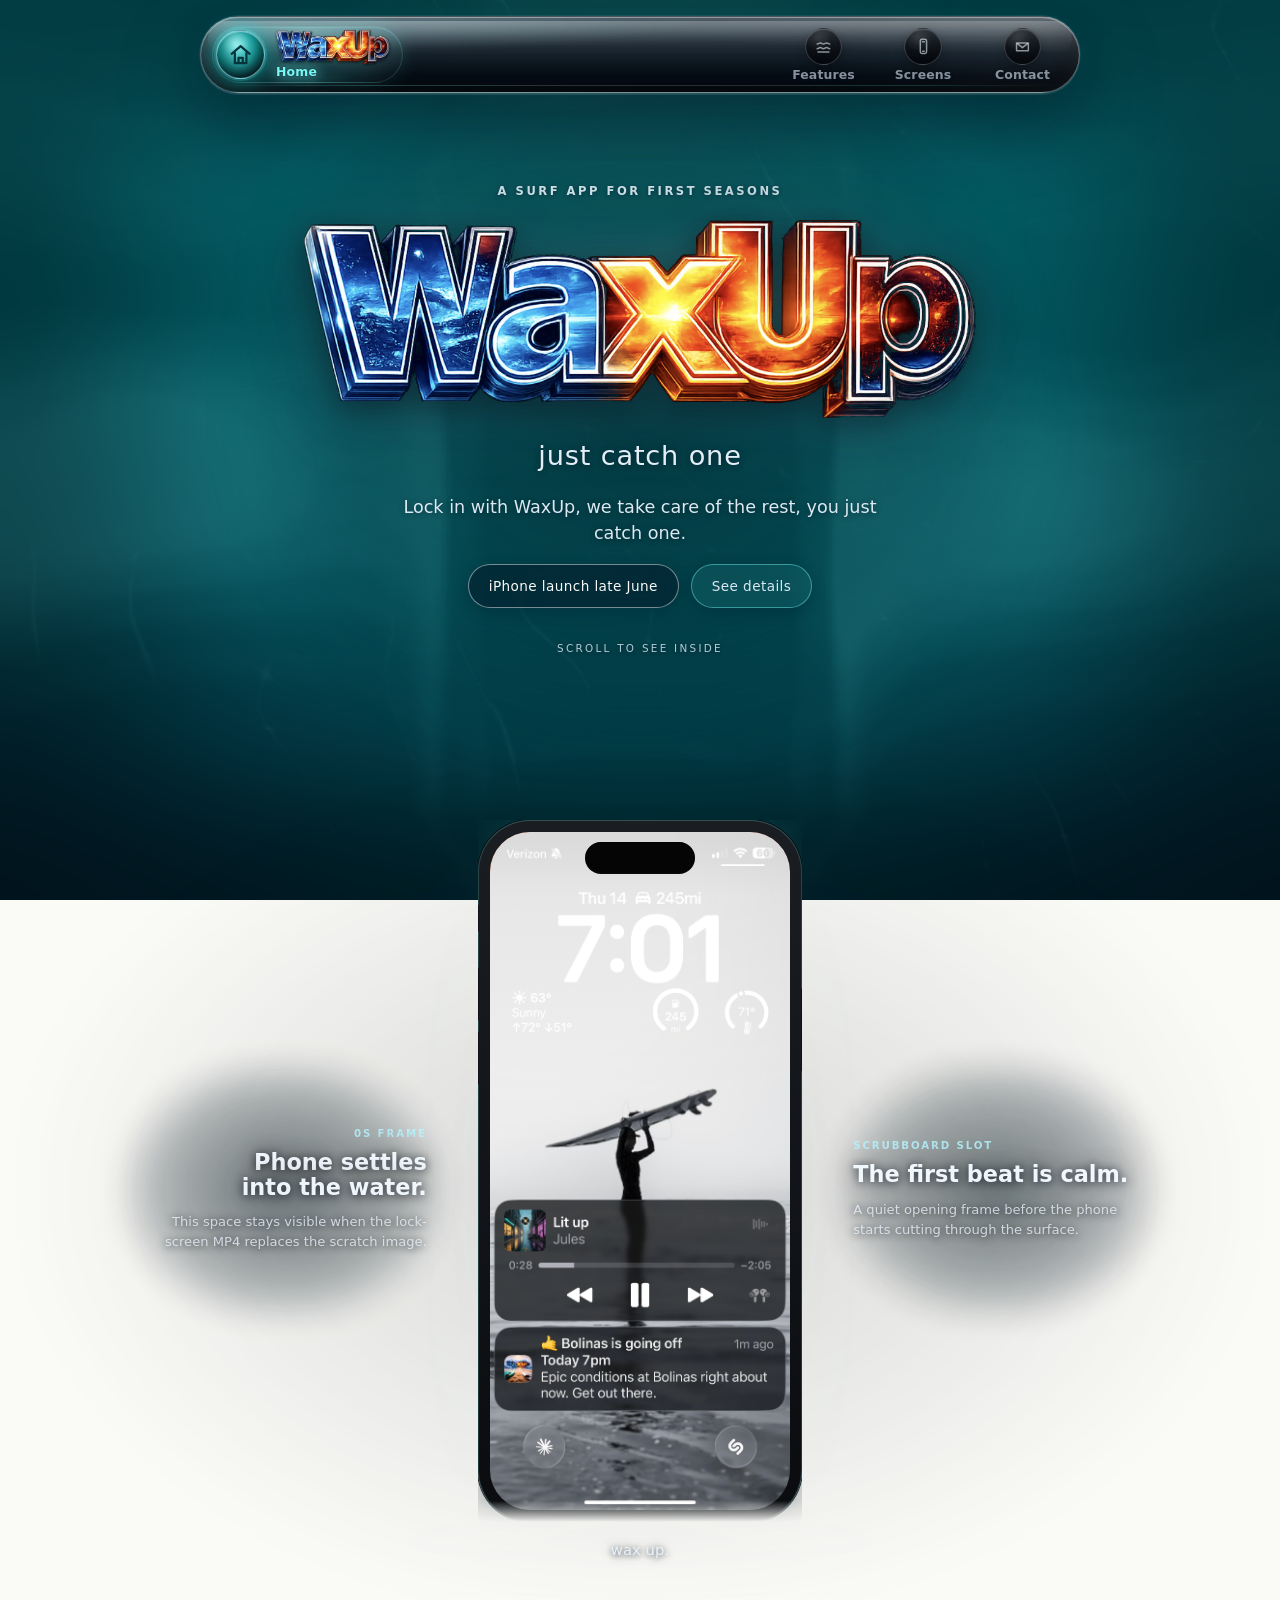
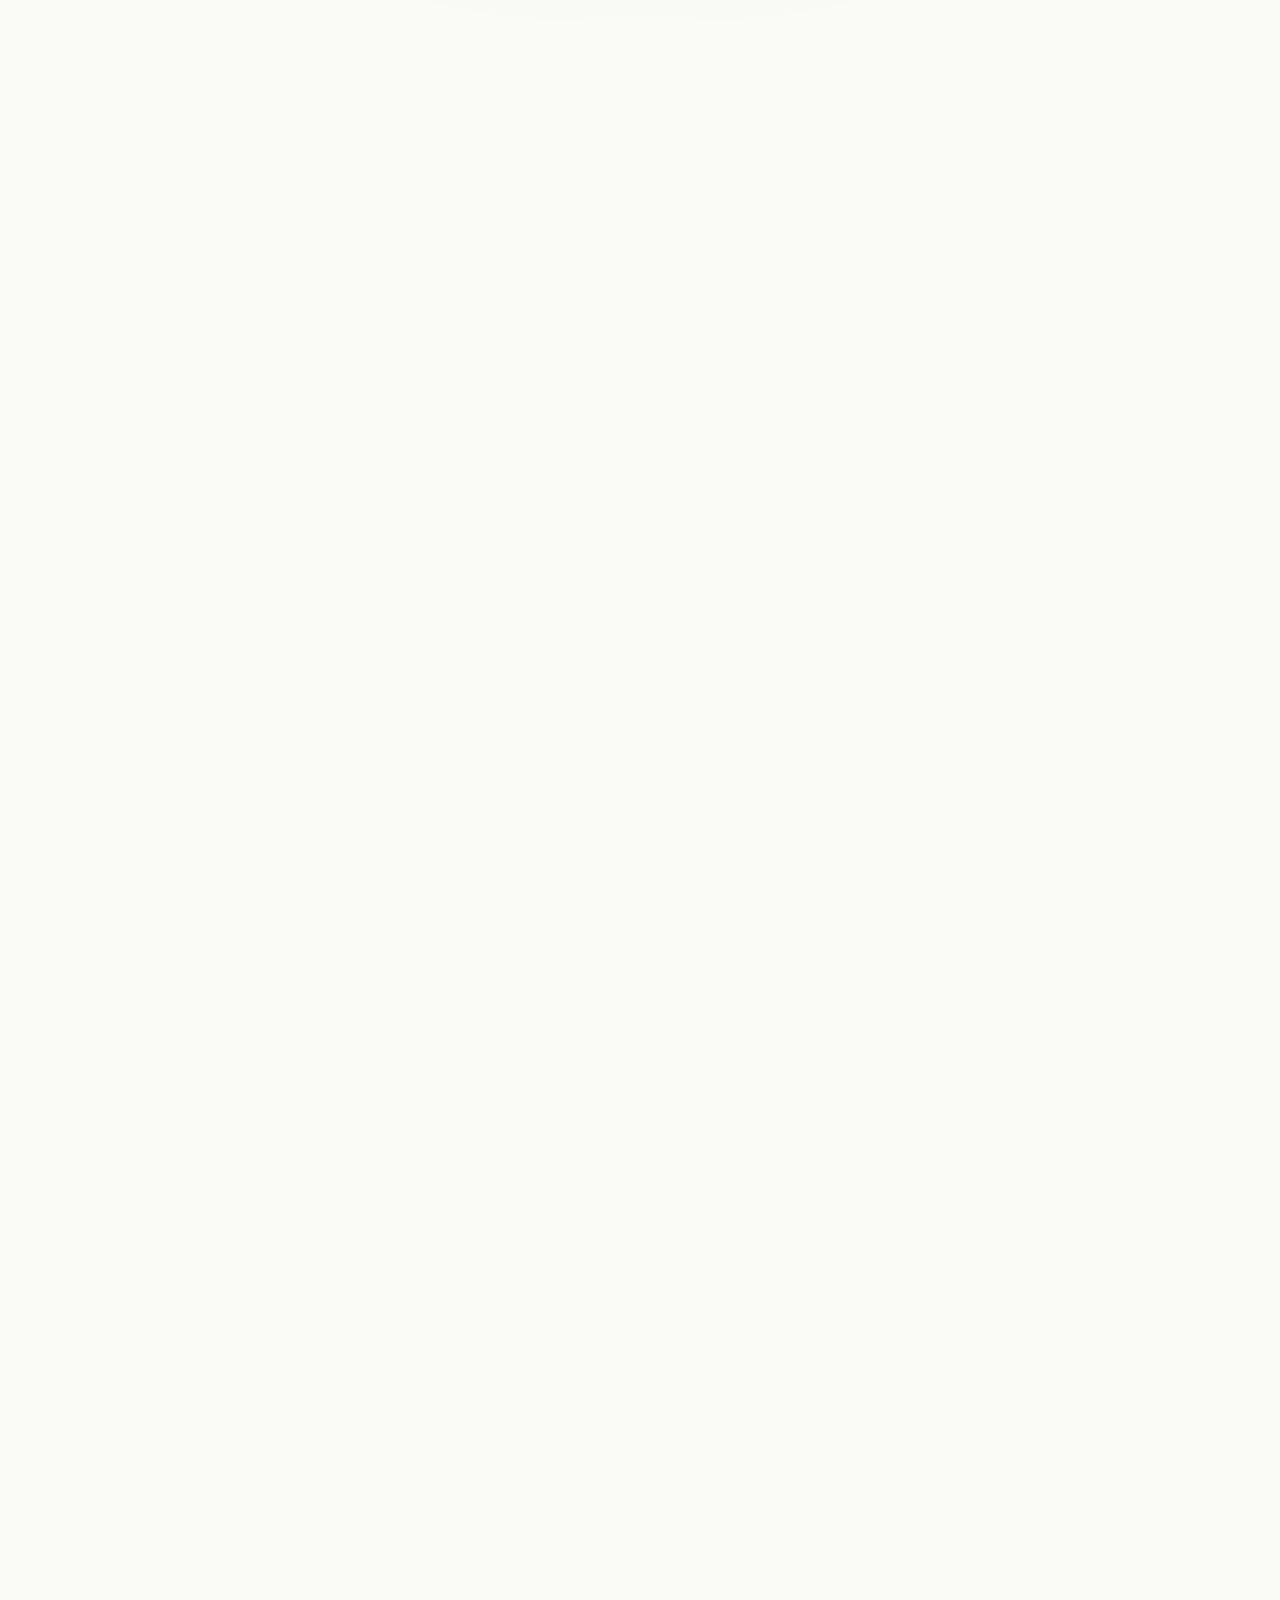
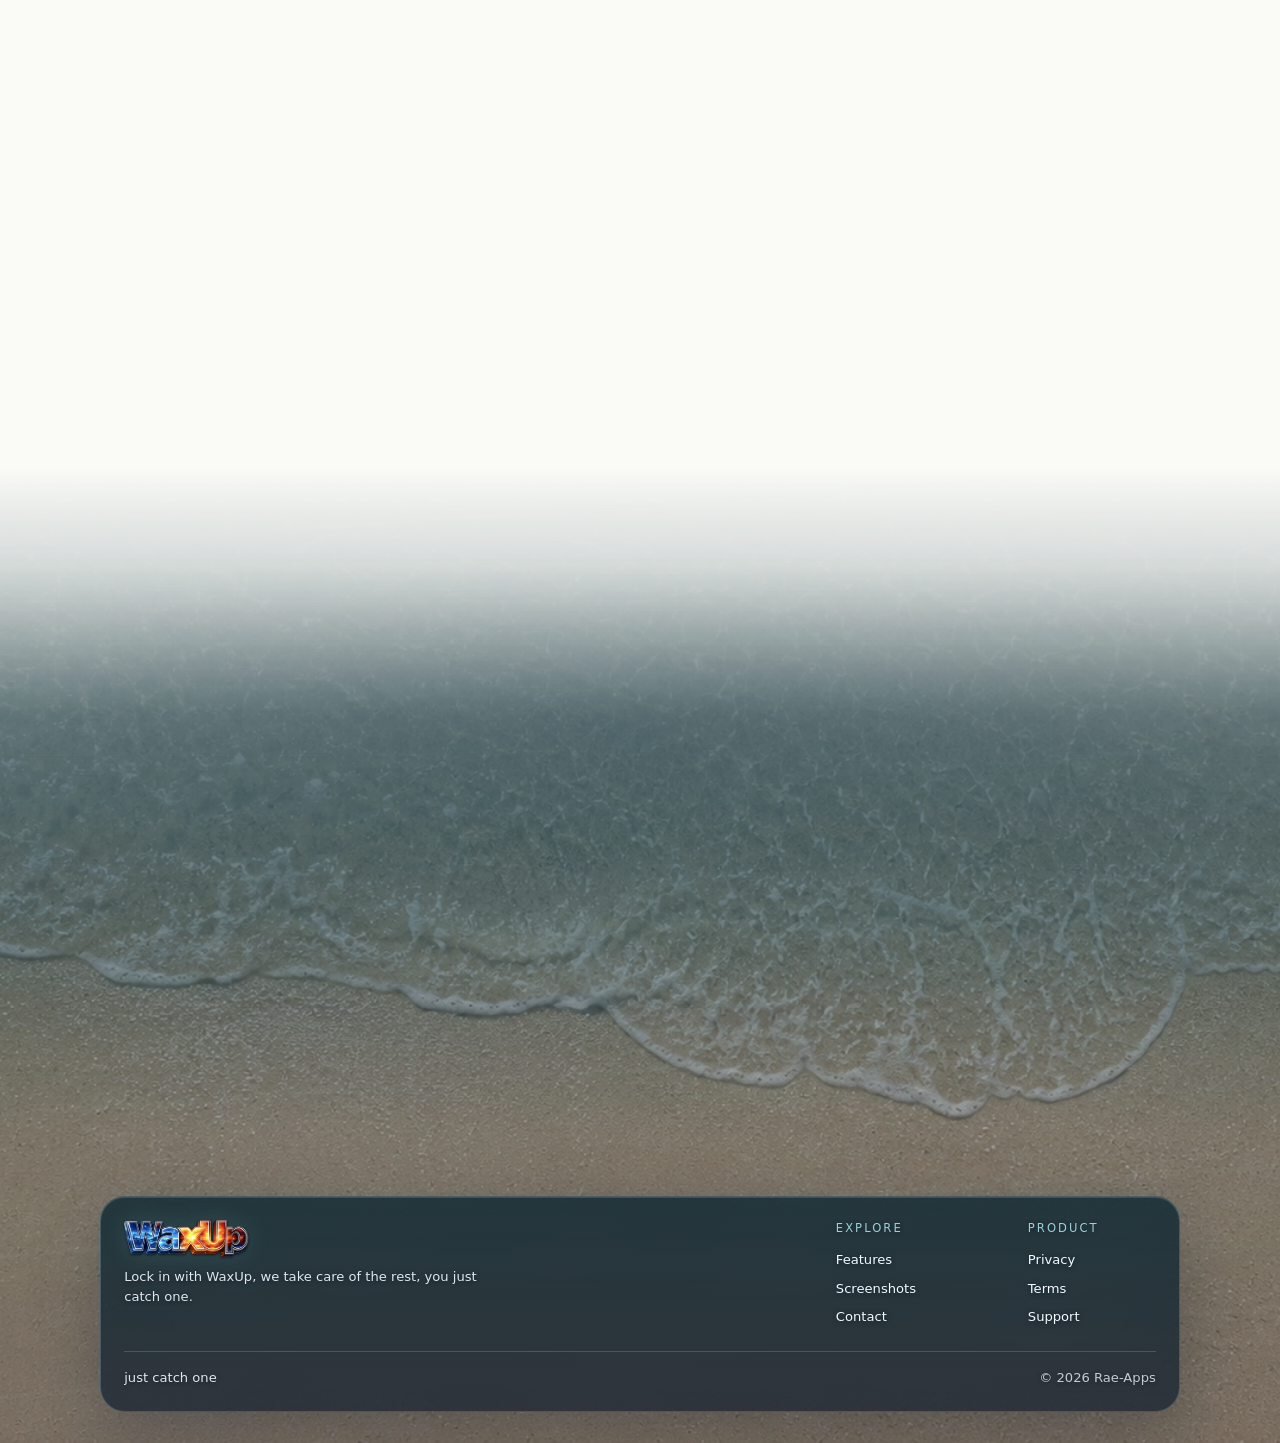
==== index.html @ bd928dae "Tighten footer and restore wet sand" ====
<!DOCTYPE html><html lang="en"> <head><meta charset="UTF-8"><meta name="viewport" content="width=device-width, initial-scale=1.0"><meta name="description" content="WaxUp translates surf forecasts into beginner-friendly guidance. Lock in with WaxUp, we take care of the rest, you just catch one. Launching late June 2026."><meta name="generator" content="Astro v4.16.19"><link rel="canonical" href="https://jcali86.github.io/"><link rel="icon" type="image/svg+xml" href="/favicon.svg"><!-- Open Graph --><meta property="og:title" content="WaxUp — just catch one"><meta property="og:description" content="WaxUp translates surf forecasts into beginner-friendly guidance. Lock in with WaxUp, we take care of the rest, you just catch one. Launching late June 2026."><meta property="og:url" content="https://jcali86.github.io/"><meta property="og:type" content="website"><meta property="og:site_name" content="WaxUp"><title>WaxUp — just catch one</title><meta name="astro-view-transitions-enabled" content="true"><meta name="astro-view-transitions-fallback" content="animate"><link rel="stylesheet" href="/_astro/contact.ByXqDvGJ.css">
<link rel="stylesheet" href="/_astro/index.BzYo4JsY.css"><script type="module" src="/_astro/hoisted.qA37pfoK.js"></script></head> <body class="min-h-screen flex flex-col ocean-page"> <waxup-water-surface data-water-surface aria-hidden="true"> <div class="water-fallback" data-water-fallback></div> </waxup-water-surface>   <div class="placeholder-wrapper" aria-hidden="true" data-astro-cid-emlgozs3>  <div class="placeholder-light" data-astro-cid-emlgozs3></div>  <div class="placeholder-reflection" data-astro-cid-emlgozs3></div> </div>  <div class="bg-surface" aria-hidden="true"></div> <nav class="top-nav" aria-label="Primary"> <a class="nav-home-tab is-active" href="/" aria-current="page"> <span class="nav-icon nav-icon-home" aria-hidden="true"> <svg viewBox="0 0 24 24" fill="none" stroke="currentColor" stroke-width="2.1" stroke-linecap="round" stroke-linejoin="round"> <path d="M3.5 11.2 12 4l8.5 7.2"></path> <path d="M6.5 10.5V20h11v-9.5"></path> <path d="M10 20v-5h4v5"></path> </svg> </span> <span class="nav-home-copy"> <span class="brand-logo brand-logo-sm nav-wordmark" aria-label="WaxUp"><img class="brand-logo-img" src="/brand/waxup-logo-placeholder.png" width="1196" height="353" alt="WaxUp" decoding="async"></span> <span class="nav-home-label">Home</span> </span> <span class="nav-home-mobile-label">Home</span> </a> <ul class="nav-links"> <li> <a href="/features"> <span class="nav-icon" aria-hidden="true"> <svg viewBox="0 0 24 24" fill="none" stroke="currentColor" stroke-width="1.9" stroke-linecap="round" stroke-linejoin="round"> <path d="M4 15c2 0 2-1.5 4-1.5S10 15 12 15s2-1.5 4-1.5S18 15 20 15"></path> <path d="M4 9c2 0 2-1.5 4-1.5S10 9 12 9s2-1.5 4-1.5S18 9 20 9"></path> <path d="M5 19h14"></path> </svg> </span> <span class="nav-link-label">Features</span> </a> </li> <li> <a href="/screenshots"> <span class="nav-icon" aria-hidden="true"> <svg viewBox="0 0 24 24" fill="none" stroke="currentColor" stroke-width="1.9" stroke-linecap="round" stroke-linejoin="round"> <rect x="8" y="3" width="8" height="18" rx="2.2"></rect> <path d="M11 6h2"></path> <path d="M11 18h2"></path> </svg> </span> <span class="nav-link-label">Screens</span> </a> </li> <li> <a href="/contact"> <span class="nav-icon" aria-hidden="true"> <svg viewBox="0 0 24 24" fill="none" stroke="currentColor" stroke-width="1.9" stroke-linecap="round" stroke-linejoin="round"> <path d="M4.5 7.5h15v10h-15z"></path> <path d="m5.5 8.5 6.5 5 6.5-5"></path> </svg> </span> <span class="nav-link-label">Contact</span> </a> </li> </ul> </nav> <section class="hero-intro"> <p class="eyebrow">A surf app for first seasons</p> <h1 class="hero-mark"> <span class="brand-logo brand-logo-xl brand-logo-halo" aria-label="WaxUp"><img class="brand-logo-img" src="/brand/waxup-logo-placeholder.png" width="1196" height="353" alt="WaxUp" decoding="async"></span> </h1> <p class="tagline">just catch one</p> <p class="promise">
Lock in with WaxUp, we take care of the rest, you just catch one.
</p> <div class="hero-actions"> <span class="cta-pill" role="note">iPhone launch late June</span> <a class="cta-pill cta-pill-secondary" href="/features">See details</a> </div> <p class="scroll-hint" aria-hidden="true">Scroll to see inside</p> </section> <section class="phone-stage" id="phone-stage"> <div class="phone-stage-pin"> <div class="phone-stage-composition"> <div class="phone-side-copy phone-side-copy-left"> <aside class="phone-stage-note is-active" data-stage-copy="splash" aria-hidden="false"> <p class="phone-stage-note-kicker">0s frame</p> <h2>Phone settles into the water.</h2> <p>This space stays visible when the lock-screen MP4 replaces the scratch image.</p> </aside><aside class="phone-stage-note" data-stage-copy="storm" aria-hidden="true"> <p class="phone-stage-note-kicker">today</p> <h2>The ocean gets translated first.</h2> <p>The app turns the raw read into one clear call before you leave.</p> </aside><aside class="phone-stage-note" data-stage-copy="favorites" aria-hidden="true"> <p class="phone-stage-note-kicker">watchlist</p> <h2>Your beaches stay on deck.</h2> <p>WaxUp keeps checking the spots you actually use.</p> </aside><aside class="phone-stage-note" data-stage-copy="log" aria-hidden="true"> <p class="phone-stage-note-kicker">memory</p> <h2>The session becomes signal.</h2> <p>Bad days and good days both teach WaxUp what belongs to you.</p> </aside><aside class="phone-stage-note" data-stage-copy="gear" aria-hidden="true"> <p class="phone-stage-note-kicker">before you go</p> <h2>Grab the right setup.</h2> <p>Board, suit, wax, and leash stay practical instead of aspirational.</p> </aside><aside class="phone-stage-note" data-stage-copy="home" aria-hidden="true"> <p class="phone-stage-note-kicker">end card</p> <h2>It starts on the lockscreen.</h2> <p>WaxUp is the first thing you see, before the day even begins.</p> </aside> </div> <div class="phone-stage-device"> <div class="phone-chassis-frame"> <div class="phone-chassis-body"> <div class="phone-viewport">   <div class="phone-screen-layer is-active" data-screen-id="splash"> <div class="splash-placeholder"> <div class="splash-fallback"> <span class="splash-mark">WaxUp</span> <p class="splash-tagline">just catch one</p> </div> <img class="splash-image" src="/screens/lockscreen.png" alt="" aria-hidden="true" onerror="this.remove()"> </div>  </div> <div class="phone-screen-layer" data-screen-id="storm">  <div class="screen-image-frame"> <img class="screen-image" src="/screens/beach-dark.png" alt="" aria-hidden="true" onerror="this.remove()"> </div>  </div> <div class="phone-screen-layer" data-screen-id="favorites">  <div class="screen-image-frame"> <img class="screen-image" src="/screens/spots-dark.png" alt="" aria-hidden="true" onerror="this.remove()"> </div>  </div> <div class="phone-screen-layer" data-screen-id="log">  <div class="screen-placeholder"> <p class="screen-eyebrow">Surf Log</p> <h3>Last session</h3> <ul> <li><span>Date</span><span class="tabular">May 5</span></li> <li><span>Length</span><span class="tabular">30 min</span></li> <li><span>Spot</span><span>Bolinas</span></li> <li><span>Feel</span><span>Rough</span></li> </ul> <p class="screen-detail">Auto-tagged: 6.5 ft, low tide, storm. WaxUp learns what days were yours.</p> </div>  </div> <div class="phone-screen-layer" data-screen-id="gear">  <div class="screen-image-frame"> <img class="screen-image" src="/screens/gear-dark.png" alt="" aria-hidden="true" onerror="this.remove()"> </div>  </div> <div class="phone-screen-layer" data-screen-id="home">  <div class="screen-image-frame"> <img class="screen-image" src="/screens/end-lockscreen.png" alt="" aria-hidden="true" onerror="this.remove()"> </div>  </div>   <div class="phone-alerts" aria-hidden="true"> <div class="phone-alert phone-alert-left" data-stage-alert="storm"> <span class="phone-alert-label">Water alert</span> <span class="phone-alert-detail">Stay out</span> </div><div class="phone-alert phone-alert-right" data-stage-alert="favorites"> <span class="phone-alert-label">Best Window</span> <span class="phone-alert-detail">8:10 AM</span> </div><div class="phone-alert phone-alert-left" data-stage-alert="log"> <span class="phone-alert-label">Surf Log</span> <span class="phone-alert-detail">May 5 saved</span> </div><div class="phone-alert phone-alert-right" data-stage-alert="gear"> <span class="phone-alert-label">Gear</span> <span class="phone-alert-detail">4/3 wetsuit</span> </div> </div> <div class="phone-island" aria-hidden="true"></div> </div> <span class="phone-btn phone-btn-mute" aria-hidden="true"></span> <span class="phone-btn phone-btn-vol-up" aria-hidden="true"></span> <span class="phone-btn phone-btn-vol-down" aria-hidden="true"></span> <span class="phone-btn phone-btn-power" aria-hidden="true"></span> </div> </div> <p class="phone-caption" aria-live="polite">wax up.</p> </div> <div class="phone-side-copy phone-side-copy-right"> <aside class="phone-stage-note is-active" data-stage-copy="splash" aria-hidden="false"> <p class="phone-stage-note-kicker">scrubboard slot</p> <h2>The first beat is calm.</h2> <p>A quiet opening frame before the phone starts cutting through the surface.</p> </aside><aside class="phone-stage-note" data-stage-copy="storm" aria-hidden="true"> <p class="phone-stage-note-kicker">safety</p> <h2>Stay out means stay out.</h2> <p>Water quality, storm energy, and beginner risk sit inside the verdict.</p> </aside><aside class="phone-stage-note" data-stage-copy="favorites" aria-hidden="true"> <p class="phone-stage-note-kicker">return window</p> <h2>Come back when one opens.</h2> <p>The side copy can call out the next good window beside the moving phone.</p> </aside><aside class="phone-stage-note" data-stage-copy="log" aria-hidden="true"> <p class="phone-stage-note-kicker">afterward</p> <h2>Log the water you actually felt.</h2> <p>This panel will line up with the future MP4 frame for the surf log state.</p> </aside><aside class="phone-stage-note" data-stage-copy="gear" aria-hidden="true"> <p class="phone-stage-note-kicker">gear read</p> <h2>The small stuff matters.</h2> <p>The future video can scrub through this state while the copy holds steady.</p> </aside><aside class="phone-stage-note" data-stage-copy="home" aria-hidden="true"> <p class="phone-stage-note-kicker">final beat</p> <h2>Then you wax up.</h2> <p>Ready before you are.</p> </aside> </div> </div> </div> </section>  <section class="shore-arrival" aria-hidden="true" data-astro-cid-6nltt75m> <div class="shore-waterline" data-astro-cid-6nltt75m></div> <div class="shore-tide" data-astro-cid-6nltt75m></div> <div class="shore-sand" data-astro-cid-6nltt75m></div> </section>  <footer class="site-footer"> <div class="footer-beach" aria-hidden="true"></div> <div class="footer-panel"> <div class="footer-grid"> <div class="footer-brand"> <a href="/" class="brand-logo brand-logo-sm footer-wordmark" aria-label="WaxUp home"><img class="brand-logo-img" src="/brand/waxup-logo-placeholder.png" width="1196" height="353" alt="WaxUp" decoding="async"></a> <p>Lock in with WaxUp, we take care of the rest, you just catch one.</p> </div> <div class="footer-column"> <h2>Explore</h2> <a href="/features">Features</a> <a href="/screenshots">Screenshots</a> <a href="/contact">Contact</a> </div> <div class="footer-column"> <h2>Product</h2> <a href="/privacy">Privacy</a> <a href="/terms">Terms</a> <a href="mailto:support@rae-apps.com">Support</a> </div> </div> <div class="footer-bottom"> <span>just catch one</span> <span class="copyright">© 2026 Rae-Apps</span> </div> </div> </footer>  </body></html>
---- _astro/contact.ByXqDvGJ.css ----
:root{--brand-gradient: linear-gradient(135deg, #C2421A 0%, #552842 50%, #0E1E3D 100%);--brand-electric: #79FAF7;--day-bg: #FAFAF7;--day-sky: #B8E0F4;--day-blue: #5DCFF5;--day-sun: #FFE45E;--day-tangerine: #F08F4A;--day-ink: #1A1612;--night-bg: #051427;--night-surface: #0B1E3A;--night-moon: #5EB5E0;--night-electric: #79FAF7;--night-highlight: #E8F2FA;--surface-bg: var(--day-bg);--surface-text: var(--day-ink);--surface-accent: var(--day-blue)}@media (prefers-color-scheme: dark){:root{--surface-bg: var(--night-bg);--surface-text: var(--night-highlight);--surface-accent: var(--night-electric)}}:root[data-mode=light]{--surface-bg: var(--day-bg);--surface-text: var(--day-ink);--surface-accent: var(--day-blue)}:root[data-mode=dark]{--surface-bg: var(--night-bg);--surface-text: var(--night-highlight);--surface-accent: var(--night-electric)}*,:before,:after{--tw-border-spacing-x: 0;--tw-border-spacing-y: 0;--tw-translate-x: 0;--tw-translate-y: 0;--tw-rotate: 0;--tw-skew-x: 0;--tw-skew-y: 0;--tw-scale-x: 1;--tw-scale-y: 1;--tw-pan-x: ;--tw-pan-y: ;--tw-pinch-zoom: ;--tw-scroll-snap-strictness: proximity;--tw-gradient-from-position: ;--tw-gradient-via-position: ;--tw-gradient-to-position: ;--tw-ordinal: ;--tw-slashed-zero: ;--tw-numeric-figure: ;--tw-numeric-spacing: ;--tw-numeric-fraction: ;--tw-ring-inset: ;--tw-ring-offset-width: 0px;--tw-ring-offset-color: #fff;--tw-ring-color: rgb(59 130 246 / .5);--tw-ring-offset-shadow: 0 0 #0000;--tw-ring-shadow: 0 0 #0000;--tw-shadow: 0 0 #0000;--tw-shadow-colored: 0 0 #0000;--tw-blur: ;--tw-brightness: ;--tw-contrast: ;--tw-grayscale: ;--tw-hue-rotate: ;--tw-invert: ;--tw-saturate: ;--tw-sepia: ;--tw-drop-shadow: ;--tw-backdrop-blur: ;--tw-backdrop-brightness: ;--tw-backdrop-contrast: ;--tw-backdrop-grayscale: ;--tw-backdrop-hue-rotate: ;--tw-backdrop-invert: ;--tw-backdrop-opacity: ;--tw-backdrop-saturate: ;--tw-backdrop-sepia: ;--tw-contain-size: ;--tw-contain-layout: ;--tw-contain-paint: ;--tw-contain-style: }::backdrop{--tw-border-spacing-x: 0;--tw-border-spacing-y: 0;--tw-translate-x: 0;--tw-translate-y: 0;--tw-rotate: 0;--tw-skew-x: 0;--tw-skew-y: 0;--tw-scale-x: 1;--tw-scale-y: 1;--tw-pan-x: ;--tw-pan-y: ;--tw-pinch-zoom: ;--tw-scroll-snap-strictness: proximity;--tw-gradient-from-position: ;--tw-gradient-via-position: ;--tw-gradient-to-position: ;--tw-ordinal: ;--tw-slashed-zero: ;--tw-numeric-figure: ;--tw-numeric-spacing: ;--tw-numeric-fraction: ;--tw-ring-inset: ;--tw-ring-offset-width: 0px;--tw-ring-offset-color: #fff;--tw-ring-color: rgb(59 130 246 / .5);--tw-ring-offset-shadow: 0 0 #0000;--tw-ring-shadow: 0 0 #0000;--tw-shadow: 0 0 #0000;--tw-shadow-colored: 0 0 #0000;--tw-blur: ;--tw-brightness: ;--tw-contrast: ;--tw-grayscale: ;--tw-hue-rotate: ;--tw-invert: ;--tw-saturate: ;--tw-sepia: ;--tw-drop-shadow: ;--tw-backdrop-blur: ;--tw-backdrop-brightness: ;--tw-backdrop-contrast: ;--tw-backdrop-grayscale: ;--tw-backdrop-hue-rotate: ;--tw-backdrop-invert: ;--tw-backdrop-opacity: ;--tw-backdrop-saturate: ;--tw-backdrop-sepia: ;--tw-contain-size: ;--tw-contain-layout: ;--tw-contain-paint: ;--tw-contain-style: }*,:before,:after{box-sizing:border-box;border-width:0;border-style:solid;border-color:#e5e7eb}:before,:after{--tw-content: ""}html,:host{line-height:1.5;-webkit-text-size-adjust:100%;-moz-tab-size:4;-o-tab-size:4;tab-size:4;font-family:-apple-system,BlinkMacSystemFont,SF Pro Display,Segoe UI,system-ui,sans-serif;font-feature-settings:normal;font-variation-settings:normal;-webkit-tap-highlight-color:transparent}body{margin:0;line-height:inherit}hr{height:0;color:inherit;border-top-width:1px}abbr:where([title]){-webkit-text-decoration:underline dotted;text-decoration:underline dotted}h1,h2,h3,h4,h5,h6{font-size:inherit;font-weight:inherit}a{color:inherit;text-decoration:inherit}b,strong{font-weight:bolder}code,kbd,samp,pre{font-family:ui-monospace,SFMono-Regular,Menlo,Monaco,Consolas,Liberation Mono,Courier New,monospace;font-feature-settings:normal;font-variation-settings:normal;font-size:1em}small{font-size:80%}sub,sup{font-size:75%;line-height:0;position:relative;vertical-align:baseline}sub{bottom:-.25em}sup{top:-.5em}table{text-indent:0;border-color:inherit;border-collapse:collapse}button,input,optgroup,select,textarea{font-family:inherit;font-feature-settings:inherit;font-variation-settings:inherit;font-size:100%;font-weight:inherit;line-height:inherit;letter-spacing:inherit;color:inherit;margin:0;padding:0}button,select{text-transform:none}button,input:where([type=button]),input:where([type=reset]),input:where([type=submit]){-webkit-appearance:button;background-color:transparent;background-image:none}:-moz-focusring{outline:auto}:-moz-ui-invalid{box-shadow:none}progress{vertical-align:baseline}::-webkit-inner-spin-button,::-webkit-outer-spin-button{height:auto}[type=search]{-webkit-appearance:textfield;outline-offset:-2px}::-webkit-search-decoration{-webkit-appearance:none}::-webkit-file-upload-button{-webkit-appearance:button;font:inherit}summary{display:list-item}blockquote,dl,dd,h1,h2,h3,h4,h5,h6,hr,figure,p,pre{margin:0}fieldset{margin:0;padding:0}legend{padding:0}ol,ul,menu{list-style:none;margin:0;padding:0}dialog{padding:0}textarea{resize:vertical}input::-moz-placeholder,textarea::-moz-placeholder{opacity:1;color:#9ca3af}input::placeholder,textarea::placeholder{opacity:1;color:#9ca3af}button,[role=button]{cursor:pointer}:disabled{cursor:default}img,svg,video,canvas,audio,iframe,embed,object{display:block;vertical-align:middle}img,video{max-width:100%;height:auto}[hidden]:where(:not([hidden=until-found])){display:none}.container{width:100%}@media (min-width: 640px){.container{max-width:640px}}@media (min-width: 768px){.container{max-width:768px}}@media (min-width: 1024px){.container{max-width:1024px}}@media (min-width: 1280px){.container{max-width:1280px}}@media (min-width: 1536px){.container{max-width:1536px}}.visible{visibility:visible}.collapse{visibility:collapse}.static{position:static}.fixed{position:fixed}.absolute{position:absolute}.relative{position:relative}.sticky{position:sticky}.isolate{isolation:isolate}.block{display:block}.flex{display:flex}.grid{display:grid}.hidden{display:none}.min-h-screen{min-height:100vh}.transform{transform:translate(var(--tw-translate-x),var(--tw-translate-y)) rotate(var(--tw-rotate)) skew(var(--tw-skew-x)) skewY(var(--tw-skew-y)) scaleX(var(--tw-scale-x)) scaleY(var(--tw-scale-y))}.resize{resize:both}.flex-col{flex-direction:column}.rounded{border-radius:.25rem}.border{border-width:1px}.uppercase{text-transform:uppercase}.italic{font-style:italic}.shadow{--tw-shadow: 0 1px 3px 0 rgb(0 0 0 / .1), 0 1px 2px -1px rgb(0 0 0 / .1);--tw-shadow-colored: 0 1px 3px 0 var(--tw-shadow-color), 0 1px 2px -1px var(--tw-shadow-color);box-shadow:var(--tw-ring-offset-shadow, 0 0 #0000),var(--tw-ring-shadow, 0 0 #0000),var(--tw-shadow)}.outline{outline-style:solid}.ring{--tw-ring-offset-shadow: var(--tw-ring-inset) 0 0 0 var(--tw-ring-offset-width) var(--tw-ring-offset-color);--tw-ring-shadow: var(--tw-ring-inset) 0 0 0 calc(3px + var(--tw-ring-offset-width)) var(--tw-ring-color);box-shadow:var(--tw-ring-offset-shadow),var(--tw-ring-shadow),var(--tw-shadow, 0 0 #0000)}.blur{--tw-blur: blur(8px);filter:var(--tw-blur) var(--tw-brightness) var(--tw-contrast) var(--tw-grayscale) var(--tw-hue-rotate) var(--tw-invert) var(--tw-saturate) var(--tw-sepia) var(--tw-drop-shadow)}.drop-shadow{--tw-drop-shadow: drop-shadow(0 1px 2px rgb(0 0 0 / .1)) drop-shadow(0 1px 1px rgb(0 0 0 / .06));filter:var(--tw-blur) var(--tw-brightness) var(--tw-contrast) var(--tw-grayscale) var(--tw-hue-rotate) var(--tw-invert) var(--tw-saturate) var(--tw-sepia) var(--tw-drop-shadow)}.filter{filter:var(--tw-blur) var(--tw-brightness) var(--tw-contrast) var(--tw-grayscale) var(--tw-hue-rotate) var(--tw-invert) var(--tw-saturate) var(--tw-sepia) var(--tw-drop-shadow)}.transition{transition-property:color,background-color,border-color,text-decoration-color,fill,stroke,opacity,box-shadow,transform,filter,backdrop-filter;transition-timing-function:cubic-bezier(.4,0,.2,1);transition-duration:.15s}:root{color-scheme:light dark}html{-webkit-font-smoothing:antialiased;-moz-osx-font-smoothing:grayscale;text-rendering:optimizeLegibility;background:var(--surface-bg);color:var(--surface-text)}body{margin:0;padding:0;font-family:-apple-system,BlinkMacSystemFont,SF Pro Display,Segoe UI,system-ui,sans-serif;color:var(--surface-text)}body.ocean-page{--surface-bg: var(--night-bg);--surface-text: var(--night-highlight);--surface-accent: var(--night-electric);color:var(--surface-text)}a{color:inherit;text-decoration:none}.tabular{font-variant-numeric:tabular-nums}.gradient-text{background-image:var(--brand-gradient);-webkit-background-clip:text;background-clip:text;color:transparent;background-color:#c2421a}.wordmark-halo{position:relative;display:inline-block}.wordmark-halo:before{content:"";position:absolute;inset:-15% -10%;background:radial-gradient(ellipse 70% 80% at 75% 50%,#79faf738,#79faf700 60%);z-index:-1;pointer-events:none;opacity:0}:root[data-mode=dark] .wordmark-halo:before{opacity:1}@media (prefers-color-scheme: dark){:root:not([data-mode=light]) .wordmark-halo:before{opacity:1}}.brand-logo{position:relative;display:inline-flex;align-items:center;justify-content:center;line-height:0;vertical-align:middle}.brand-logo-img{display:block;width:var(--brand-logo-width, 16rem);height:auto;max-width:100%;filter:drop-shadow(0 2px 2px rgba(0,0,0,.5)) drop-shadow(0 0 20px rgba(121,250,247,.16))}.brand-logo-sm{--brand-logo-width: 6.4rem}.brand-logo-md{--brand-logo-width: 14rem}.brand-logo-lg{--brand-logo-width: min(28rem, 78vw)}.brand-logo-xl{--brand-logo-width: min(47rem, 86vw)}.brand-logo-halo:before{content:"";position:absolute;z-index:-1;inset:3% 7% 8%;border-radius:999px;background:radial-gradient(ellipse at 36% 50%,rgba(72,184,255,.18),transparent 56%),radial-gradient(ellipse at 64% 50%,rgba(255,128,38,.16),transparent 56%),radial-gradient(ellipse at center,rgba(121,250,247,.12),transparent 68%);filter:blur(18px);pointer-events:none}.brand-logo-halo .brand-logo-img{filter:drop-shadow(0 8px 18px rgba(2,18,27,.62)) drop-shadow(0 0 30px rgba(121,250,247,.2))}.teal-torch{color:#fff;text-shadow:0 0 1px rgba(0,0,0,.4),0 0 4px rgba(121,250,247,.9),0 0 16px rgba(121,250,247,.6);font-weight:700;letter-spacing:.02em}.chip{display:inline-flex;align-items:center;gap:.375rem;padding:.2rem .55rem;border-radius:9999px;font-size:.6875rem;font-weight:600;letter-spacing:.01em;white-space:nowrap;line-height:1.2}.chip-go{background:#5dcff52e;color:#1b89b8}.chip-caution{background:#f08f4a33;color:#b85b1e}.chip-stop{background:#dc354526;color:#b72436}:root[data-mode=dark] .chip-go{background:#79faf726;color:var(--night-electric)}:root[data-mode=dark] .chip-caution{background:#ffe45e33;color:var(--day-sun)}:root[data-mode=dark] .chip-stop{background:#dc354538;color:#ff8a95}@media (prefers-color-scheme: dark){:root:not([data-mode=light]) .chip-go{background:#79faf726;color:var(--night-electric)}:root:not([data-mode=light]) .chip-caution{background:#ffe45e33;color:var(--day-sun)}:root:not([data-mode=light]) .chip-stop{background:#dc354538;color:#ff8a95}}.glass-dark{background:linear-gradient(180deg,#0a1628eb,#050b14f5);border:1px solid rgba(121,250,247,.08);backdrop-filter:blur(20px);-webkit-backdrop-filter:blur(20px);box-shadow:inset 0 1px #ffffff0a,0 10px 30px #0006}:root{--top-nav-offset: calc(1rem + env(safe-area-inset-top, 0px)) ;--top-nav-height: 4.35rem;--top-nav-bottom-gap: clamp(.75rem, 2vh, 1.15rem);--top-nav-clearance: calc(var(--top-nav-offset) + var(--top-nav-height) + var(--top-nav-bottom-gap));--phone-stage-caption-space: 4.25rem}.bg-surface{position:fixed;inset:0;z-index:-20;background:var(--surface-bg);pointer-events:none}.top-nav{position:fixed;top:var(--top-nav-offset);left:50%;transform:translate(-50%);z-index:30;display:flex;align-items:center;justify-content:space-between;gap:.62rem;width:min(880px,calc(100% - 2rem));min-height:var(--top-nav-height);padding:.44rem .58rem;margin:0;box-sizing:border-box;border-radius:9999px;overflow:hidden;isolation:isolate;background:radial-gradient(ellipse at 13% -10%,rgba(183,244,255,.28),transparent 38%),radial-gradient(ellipse at 92% 0%,rgba(255,255,255,.14),transparent 34%),linear-gradient(92deg,rgba(121,250,247,.11),transparent 22%,transparent 72%,rgba(255,255,255,.045)),linear-gradient(180deg,#5e6871bd,#222a33d6 38%,#080e17e6 78%,#03080feb),#051427b8;border:1px solid rgba(216,229,236,.34);box-shadow:inset 0 1px #ffffff5c,inset 0 16px 28px #ffffff0e,inset 0 -18px 30px #00000061,inset 18px 0 34px #ffffff0b,inset -18px 0 34px #00000029,0 2px #ffffff1a,0 18px 46px #010d1657,0 34px 90px #05142747,0 0 0 1px #79faf71a,0 0 36px #79faf70f;backdrop-filter:blur(30px) saturate(1.24);-webkit-backdrop-filter:blur(30px) saturate(1.24)}.top-nav:before,.top-nav:after{content:"";position:absolute;pointer-events:none}.top-nav:before{z-index:-1;inset:.26rem .46rem auto;height:46%;border-radius:9999px;background:linear-gradient(180deg,rgba(255,255,255,.26),rgba(255,255,255,.055) 48%,transparent),radial-gradient(ellipse at 18% 0%,rgba(183,244,255,.18),transparent 55%);opacity:.86}.top-nav:after{left:1.05rem;right:1.05rem;bottom:.38rem;height:1px;background:linear-gradient(90deg,transparent,rgba(121,250,247,.28) 18%,rgba(255,255,255,.2) 50%,rgba(121,250,247,.22) 82%,transparent);opacity:.76}:root[data-mode=light] .top-nav{background:linear-gradient(180deg,#ffffffeb,#f8faf9d1 52%,#e4eae9c7),#fafaf7d1;border-color:#0b1e3a1f;box-shadow:inset 0 2px #ffffffc7,inset 0 -2px #0e1e3d1a,0 22px 60px #0e1e3d29}@media (prefers-color-scheme: light){:root:not([data-mode=dark]) .top-nav{background:linear-gradient(180deg,#ffffffeb,#f8faf9d1 52%,#e4eae9c7),#fafaf7d1;border-color:#0b1e3a1f;box-shadow:inset 0 2px #ffffffc7,inset 0 -2px #0e1e3d1a,0 22px 60px #0e1e3d29}}:root body.ocean-page .top-nav{background:radial-gradient(ellipse at 13% -10%,rgba(183,244,255,.28),transparent 38%),radial-gradient(ellipse at 92% 0%,rgba(255,255,255,.14),transparent 34%),linear-gradient(92deg,rgba(121,250,247,.11),transparent 22%,transparent 72%,rgba(255,255,255,.045)),linear-gradient(180deg,#5e6871bd,#222a33d6 38%,#080e17e6 78%,#03080feb),#051427b8;border-color:#d8e5ec57;box-shadow:inset 0 1px #ffffff5c,inset 0 16px 28px #ffffff0e,inset 0 -18px 30px #00000061,inset 18px 0 34px #ffffff0b,inset -18px 0 34px #00000029,0 2px #ffffff1a,0 18px 46px #010d1657,0 34px 90px #05142747,0 0 0 1px #79faf71a,0 0 36px #79faf70f}.nav-home-tab,.nav-links a{position:relative;display:inline-flex;align-items:center;border-radius:9999px;color:#e8f2fab8;isolation:isolate;transition:opacity .2s ease,transform .2s ease,color .2s ease}.nav-home-tab:before,.nav-links a:before{content:"";position:absolute;z-index:-1;inset:.08rem;border-radius:9999px;background:radial-gradient(ellipse at 48% 0%,rgba(183,244,255,.15),transparent 52%),linear-gradient(180deg,#ffffff0e,#ffffff03);border:1px solid rgba(255,255,255,.055);opacity:0;transform:scale(.96);transition:opacity .2s ease,transform .2s ease}.nav-home-tab:after,.nav-links a:after{content:"";position:absolute;left:22%;right:22%;bottom:.22rem;z-index:-1;height:.28rem;border-radius:9999px;background:radial-gradient(ellipse at center,rgba(121,250,247,.46),transparent 68%);filter:blur(5px);opacity:0;transition:opacity .2s ease,transform .2s ease;transform:scaleX(.72)}.nav-home-tab{flex:0 0 auto;gap:.68rem;min-width:12.15rem;min-height:3.45rem;padding:.32rem .86rem .32rem .38rem}.nav-home-tab.is-active{color:var(--night-electric)}.nav-home-tab:hover,.nav-links a:hover{opacity:.96;transform:translateY(-1px)}.nav-home-tab:hover:before,.nav-links a:hover:before{opacity:.64;transform:scale(1)}.nav-home-tab:hover:after,.nav-links a:hover:after{opacity:.34;transform:scaleX(.92)}.nav-icon{width:2.35rem;height:2.35rem;display:grid;place-items:center;flex:none;border-radius:9999px;color:#e8f2fa94;background:radial-gradient(circle at 35% 20%,rgba(255,255,255,.18),transparent 38%),radial-gradient(circle at 50% 76%,rgba(0,0,0,.42),transparent 56%),linear-gradient(180deg,#293039e0,#05090ff0);border:1px solid rgba(255,255,255,.19);box-shadow:inset 0 1px 1px #ffffff3d,inset 0 -12px 18px #0006,0 5px 11px #0000004d,0 0 0 1px #0003}.nav-icon svg{width:1.18rem;height:1.18rem}.nav-icon-home{width:3.05rem;height:3.05rem;color:#07333a;background:radial-gradient(circle at 42% 32%,#79faf7f0,#13c9c399 46%,#062a31e0 76%),#0a3039;border-color:#b7f4ff8c;box-shadow:0 0 0 2px #79faf729,0 0 28px #00eee875,inset 0 1px #ffffff6b,inset 0 -16px 20px #00000052}.nav-icon-home svg{width:1.58rem;height:1.58rem;filter:drop-shadow(0 0 7px rgba(121,250,247,.82))}.nav-home-copy{display:flex;flex-direction:column;gap:.16rem;line-height:1}.nav-wordmark{--brand-logo-width: 7.15rem;justify-content:flex-start}.nav-wordmark .brand-logo-img{filter:drop-shadow(0 1px 1px rgba(0,0,0,.58)) drop-shadow(0 0 12px rgba(121,250,247,.16)) drop-shadow(0 0 1px rgba(255,255,255,.22))}.nav-home-label,.nav-home-mobile-label,.nav-link-label{font-family:-apple-system,ui-rounded,SF Pro Rounded,system-ui,sans-serif;font-weight:800;letter-spacing:.01em;line-height:1}.nav-home-label{color:var(--night-electric);font-size:.78rem;text-shadow:0 0 2px rgba(0,0,0,.7),0 0 12px rgba(121,250,247,.85),0 0 22px rgba(121,250,247,.48)}.nav-home-mobile-label{display:none;color:var(--night-electric);font-size:.62rem;text-shadow:0 0 2px rgba(0,0,0,.72),0 0 12px rgba(121,250,247,.85),0 0 20px rgba(121,250,247,.44)}.nav-links{flex:1;min-width:0;display:flex;align-items:center;justify-content:flex-end;gap:.32rem;list-style:none;margin:0;padding:0}.nav-links li{min-width:0}.nav-links a{min-width:5.9rem;min-height:3.35rem;flex-direction:column;justify-content:center;gap:.22rem;padding:.22rem .38rem}.nav-links a:hover .nav-icon{color:#b7f4ffeb}.nav-link-label{color:#e8f2fa94;font-size:.78rem;text-shadow:0 1px 3px rgba(5,20,39,.65)}:root[data-mode=light] .nav-home-tab,:root[data-mode=light] .nav-links a{color:#0e1e3d99}:root[data-mode=light] .nav-icon{color:#0e1e3d85;background:radial-gradient(circle at 38% 22%,rgba(255,255,255,.95),transparent 44%),linear-gradient(180deg,#ffffffdb,#e6eae9c7);border-color:#fffc;box-shadow:inset 0 1px 1px #ffffffd9,inset 0 -10px 18px #0e1e3d0f,0 6px 16px #0e1e3d14}:root[data-mode=light] .nav-icon-home{color:#0e1e3d;background:radial-gradient(circle at 44% 30%,#f6fffffa,#c2fbf9c7 50%,#e8f6f4db 78%),#f6fbfb;border-color:#79faf78c;box-shadow:0 0 0 2px #79faf738,0 0 24px #79faf757,inset 0 1px #fffffff5,inset 0 -14px 22px #0e1e3d0d}:root[data-mode=light] .nav-link-label{color:#0e1e3d8c;text-shadow:none}:root[data-mode=light] .nav-home-label{color:var(--night-electric);text-shadow:0 0 10px rgba(121,250,247,.55),0 0 18px rgba(121,250,247,.34)}@media (prefers-color-scheme: light){:root:not([data-mode=dark]) .nav-home-tab,:root:not([data-mode=dark]) .nav-links a{color:#0e1e3d99}:root:not([data-mode=dark]) .nav-icon{color:#0e1e3d85;background:radial-gradient(circle at 38% 22%,rgba(255,255,255,.95),transparent 44%),linear-gradient(180deg,#ffffffdb,#e6eae9c7);border-color:#fffc;box-shadow:inset 0 1px 1px #ffffffd9,inset 0 -10px 18px #0e1e3d0f,0 6px 16px #0e1e3d14}:root:not([data-mode=dark]) .nav-icon-home{color:#0e1e3d;background:radial-gradient(circle at 44% 30%,#f6fffffa,#c2fbf9c7 50%,#e8f6f4db 78%),#f6fbfb;border-color:#79faf78c;box-shadow:0 0 0 2px #79faf738,0 0 24px #79faf757,inset 0 1px #fffffff5,inset 0 -14px 22px #0e1e3d0d}:root:not([data-mode=dark]) .nav-link-label{color:#0e1e3d8c;text-shadow:none}:root:not([data-mode=dark]) .nav-home-label{color:var(--night-electric);text-shadow:0 0 10px rgba(121,250,247,.55),0 0 18px rgba(121,250,247,.34)}}:root body.ocean-page .nav-home-tab,:root body.ocean-page .nav-links a{color:#e8f2fab8}:root body.ocean-page .nav-icon{color:#e8f2fa94;background:radial-gradient(circle at 35% 25%,rgba(255,255,255,.11),transparent 38%),linear-gradient(180deg,#20262ec7,#05090fe6);border-color:#ffffff29;box-shadow:inset 0 1px 1px #ffffff2e,inset 0 -12px 18px #00000057,0 4px 10px #0000003d}:root body.ocean-page .nav-icon-home{color:#07333a;background:radial-gradient(circle at 42% 32%,#79faf7f0,#13c9c399 46%,#062a31e0 76%),#0a3039;border-color:#b7f4ff8c;box-shadow:0 0 0 2px #79faf729,0 0 28px #00eee875,inset 0 1px #ffffff6b,inset 0 -16px 20px #00000052}:root body.ocean-page .nav-link-label{color:#e8f2fa94;text-shadow:0 1px 3px rgba(5,20,39,.65)}:root body.ocean-page .nav-home-label{color:var(--night-electric);text-shadow:0 0 2px rgba(0,0,0,.7),0 0 12px rgba(121,250,247,.85),0 0 22px rgba(121,250,247,.48)}.top-nav .nav-home-tab:not(.is-active) .nav-icon-home{color:#e8f2fa94;background:radial-gradient(circle at 35% 25%,rgba(255,255,255,.11),transparent 38%),linear-gradient(180deg,#20262ec7,#05090fe6);border-color:#ffffff29;box-shadow:inset 0 1px 1px #ffffff2e,inset 0 -12px 18px #00000057,0 4px 10px #0000003d}.top-nav .nav-home-tab:not(.is-active) .nav-icon-home svg{filter:none}.top-nav .nav-home-tab:not(.is-active) .nav-home-label,.top-nav .nav-home-tab:not(.is-active) .nav-home-mobile-label{color:#e8f2fa94;text-shadow:0 1px 3px rgba(5,20,39,.65)}.top-nav .nav-home-tab:not(.is-active) .nav-wordmark{opacity:.9}.top-nav .nav-home-tab:not(.is-active) .nav-wordmark .brand-logo-img{filter:saturate(.9) brightness(.88) drop-shadow(0 1px 1px rgba(0,0,0,.5)) drop-shadow(0 0 8px rgba(121,250,247,.08))}.top-nav .nav-home-tab.is-active .nav-wordmark .brand-logo-img{filter:drop-shadow(0 1px 1px rgba(0,0,0,.58)) drop-shadow(0 0 14px rgba(121,250,247,.2))}.top-nav .nav-home-tab.is-active .nav-icon-home,.top-nav .nav-links a.is-active .nav-icon{color:#07333a;background:radial-gradient(circle at 40% 26%,rgba(255,255,255,.34),transparent 30%),radial-gradient(circle at 42% 32%,#79faf7f5,#13c9c3a3 46%,#062a31e6 76%),#0a3039;border-color:#b7f4ff8c;box-shadow:0 0 0 2px #79faf729,0 0 18px #00eee866,0 0 38px #00eee847,inset 0 1px #ffffff6b,inset 0 -16px 20px #00000052}.top-nav .nav-home-tab.is-active:before,.top-nav .nav-links a.is-active:before{opacity:1;transform:scale(1);background:radial-gradient(ellipse at 50% 10%,rgba(183,244,255,.2),transparent 46%),radial-gradient(ellipse at 50% 100%,rgba(0,238,232,.1),transparent 60%),linear-gradient(180deg,#79faf71b,#ffffff05);border-color:#79faf724;box-shadow:inset 0 1px #ffffff1f,0 0 22px #79faf71a}.top-nav .nav-home-tab.is-active:after,.top-nav .nav-links a.is-active:after{opacity:.82;transform:scaleX(1)}.top-nav .nav-home-tab.is-active .nav-icon-home svg,.top-nav .nav-links a.is-active .nav-icon svg{filter:drop-shadow(0 0 7px rgba(121,250,247,.82))}.top-nav .nav-home-tab.is-active .nav-home-label,.top-nav .nav-home-tab.is-active .nav-home-mobile-label,.top-nav .nav-links a.is-active .nav-link-label{color:var(--night-electric);text-shadow:0 0 2px rgba(0,0,0,.7),0 0 12px rgba(121,250,247,.85),0 0 22px rgba(121,250,247,.48)}@media (max-width: 480px){:root{--top-nav-offset: calc(.45rem + env(safe-area-inset-top, 0px)) ;--top-nav-height: 2.92rem;--top-nav-bottom-gap: .48rem;--phone-stage-caption-space: 3.9rem}.top-nav{width:calc(100% - .85rem);gap:.08rem;padding:.18rem .24rem;border-color:#d8e5ec38;box-shadow:inset 0 1px #fff3,inset 0 -1px #0000003d,0 14px 34px #05142747}.top-nav:before{inset:.22rem .32rem auto;height:38%}.top-nav:after{left:.8rem;right:.8rem;bottom:.3rem}.nav-home-tab{min-width:auto;min-height:2.52rem;flex-direction:column;justify-content:center;gap:.11rem;padding:.12rem .08rem}.nav-home-copy{display:none}.nav-home-mobile-label{display:block}.nav-links{gap:.04rem}.nav-links li{flex:1 1 0}.nav-links a{width:100%;min-width:0;min-height:2.48rem;gap:.12rem;padding:.12rem .1rem}.nav-icon{width:1.62rem;height:1.62rem}.nav-icon svg{width:.9rem;height:.9rem}.nav-icon-home{width:2.02rem;height:2.02rem;box-shadow:0 0 0 1px #79faf729,0 0 18px #00eee861,inset 0 1px #ffffff61,inset 0 -12px 16px #00000047}.nav-icon-home svg{width:1.02rem;height:1.02rem}.nav-home-mobile-label{font-size:.5rem}.nav-link-label{font-size:.52rem}}@media (max-width: 360px){.top-nav{width:calc(100% - .65rem);padding-inline:.2rem}.nav-icon{width:1.58rem;height:1.58rem}.nav-icon-home{width:2rem;height:2rem}.nav-link-label{font-size:.5rem}}.hero-intro{position:relative;z-index:1;isolation:isolate;max-width:720px;margin:0 auto;padding:7rem 1.5rem 4rem;text-align:center;display:flex;flex-direction:column;align-items:center;justify-content:center;gap:1.1rem;min-height:88vh;box-sizing:border-box}.hero-intro:before{content:"";position:absolute;z-index:-1;inset:4.5rem -3rem 2rem;border-radius:999px;background:radial-gradient(ellipse at center,rgba(2,18,27,.5) 0%,rgba(2,18,27,.24) 44%,transparent 74%);filter:blur(18px);pointer-events:none}@media (max-width: 480px){.hero-intro{padding:calc(var(--top-nav-clearance) + 1.4rem) 1rem 2.6rem;min-height:min(42rem,82svh);gap:.9rem}.hero-intro:before{inset:3.6rem -.75rem 1.8rem;filter:blur(16px)}}.eyebrow{margin:0;font-size:.72rem;font-weight:600;letter-spacing:.22em;text-transform:uppercase;opacity:.9;text-shadow:0 1px 4px rgba(5,20,39,.55)}.hero-mark{margin:.1rem 0 0;line-height:.95;filter:drop-shadow(0 6px 24px rgba(5,20,39,.45))}.hero-intro .tagline{margin:0;font-size:1.5rem;font-weight:300;letter-spacing:.03em;opacity:.98;white-space:nowrap;text-shadow:0 1px 6px rgba(5,20,39,.6)}@media (min-width: 640px){.hero-intro .tagline{font-size:1.7rem}}@media (max-width: 380px){.hero-intro .tagline{font-size:1.2rem}}.promise{margin:0;max-width:32rem;font-size:1rem;line-height:1.5;opacity:.95;text-shadow:0 1px 6px rgba(5,20,39,.55)}@media (min-width: 640px){.promise{font-size:1.1rem}}.hero-actions{display:inline-flex;flex-wrap:wrap;justify-content:center;gap:.75rem}.cta-pill{display:inline-flex;align-items:center;justify-content:center;padding:.65rem 1.25rem;border-radius:9999px;font-size:.85rem;font-weight:500;letter-spacing:.03em;white-space:nowrap;border:1px solid rgba(255,255,255,.45);background:#0514277a;color:#fafaf7;backdrop-filter:blur(8px);-webkit-backdrop-filter:blur(8px);box-shadow:0 4px 14px #05142740}.cta-pill-secondary{border-color:#79faf76b;background:#79faf714;color:#e8f2faf0}.cta-pill-secondary:hover{background:#79faf724}:root[data-mode=dark] .cta-pill{border-color:#79faf780;background:#0b1e3a8c;color:#e8f2fa}:root[data-mode=dark] .cta-pill-secondary,body.ocean-page .cta-pill-secondary{background:#79faf714;color:#e8f2faf0}@media (prefers-color-scheme: dark){:root:not([data-mode=light]) .cta-pill{border-color:#79faf780;background:#0b1e3a8c;color:#e8f2fa}:root:not([data-mode=light]) .cta-pill-secondary{background:#79faf714;color:#e8f2faf0}}.scroll-hint{margin:1rem 0 0;font-size:.65rem;letter-spacing:.22em;text-transform:uppercase;opacity:.78;text-shadow:0 1px 4px rgba(5,20,39,.6)}@media (max-width: 480px){.hero-intro .tagline{font-size:clamp(1.08rem,6.1vw,1.38rem);white-space:normal}.promise{max-width:19.5rem;font-size:.92rem;line-height:1.46}.hero-actions{width:min(100%,21rem);gap:.5rem}.cta-pill{flex:1 1 8.5rem;min-height:2.55rem;padding:.58rem .82rem;font-size:.76rem}.scroll-hint{margin-top:.55rem;font-size:.56rem;letter-spacing:.18em}}.phone-chassis-frame{position:relative;height:clamp(540px,78vh,820px);max-height:max(300px,calc(100vh - var(--top-nav-clearance) - var(--phone-stage-caption-space)));max-height:max(300px,calc(100svh - var(--top-nav-clearance) - var(--phone-stage-caption-space)));aspect-ratio:9 / 19.5;max-width:calc(100vw - 2rem);box-sizing:border-box;-webkit-mask-image:linear-gradient(to bottom,black 0%,black 97%,transparent 100%);mask-image:linear-gradient(to bottom,black 0%,black 97%,transparent 100%)}@media (max-height: 760px){.phone-chassis-frame{height:clamp(480px,76vh,720px)}}@media (max-height: 620px){.phone-chassis-frame{height:clamp(420px,78vh,600px)}}.phone-chassis-body{position:relative;width:100%;height:100%;border-radius:52px;padding:12px;background:linear-gradient(180deg,#1a1d22,#0a0c10);box-shadow:inset 0 0 0 1px #79faf72e,inset 0 1px #ffffff0d,0 30px 80px -20px #0000008c,0 0 40px #79faf71f,0 0 0 1px #000000d9;box-sizing:border-box}.phone-viewport{position:relative;width:100%;height:100%;border-radius:40px;overflow:hidden;background:#000}.phone-island{position:absolute;top:10px;left:50%;transform:translate(-50%);width:110px;height:32px;border-radius:9999px;background:#050505;box-shadow:inset 0 1px 1px #0009,inset 0 -1px 1px #ffffff0a;z-index:5;pointer-events:none}.phone-alerts{position:absolute;inset:0;z-index:4;pointer-events:none}.phone-alert{position:absolute;top:13px;width:5.75rem;min-height:30px;display:flex;flex-direction:column;justify-content:center;gap:1px;padding:.34rem .62rem;border-radius:9999px;color:#e8f2fa;background:#050a10c7;border:1px solid rgba(255,255,255,.08);box-shadow:inset 0 1px #ffffff0f,0 10px 26px #00000057,0 0 18px #79faf71a;backdrop-filter:blur(16px);-webkit-backdrop-filter:blur(16px);opacity:0;transform:translateY(-8px) scale(.96);transition:opacity .22s ease,transform .22s ease}.phone-alert-left{left:14px;align-items:flex-start}.phone-alert-right{right:14px;align-items:flex-end;text-align:right}.phone-alert.is-alert-active{opacity:1;transform:translateY(0) scale(1)}.phone-alert-label{font-size:.54rem;font-weight:650;letter-spacing:.08em;text-transform:uppercase;color:var(--night-electric);line-height:1}.phone-alert-detail{max-width:100%;overflow:hidden;text-overflow:ellipsis;white-space:nowrap;font-size:.68rem;font-weight:650;line-height:1.1}.phone-btn{position:absolute;border-radius:2px;pointer-events:none}.phone-btn-mute{left:-3px;top:12%;width:4px;height:28px;background:linear-gradient(90deg,#0a0c10,#1f242a,#0a0c10)}.phone-btn-vol-up{left:-3px;top:21%;width:4px;height:54px;background:linear-gradient(90deg,#0a0c10,#1f242a,#0a0c10)}.phone-btn-vol-down{left:-3px;top:30%;width:4px;height:54px;background:linear-gradient(90deg,#0a0c10,#1f242a,#0a0c10)}.phone-btn-power{right:-3px;top:24%;width:4px;height:84px;background:linear-gradient(270deg,#0a0c10,#1f242a,#0a0c10)}.phone-screen-layer{position:absolute;inset:0;opacity:0;pointer-events:none;transition:opacity .24s ease-out;overflow:hidden}.phone-screen-layer.is-active{opacity:1;pointer-events:auto}.phone-stage{position:relative;width:100%;height:700vh;z-index:0}.phone-stage-pin{position:sticky;top:var(--top-nav-clearance);height:calc(100vh - var(--top-nav-clearance));height:calc(100svh - var(--top-nav-clearance));display:flex;flex-direction:column;align-items:center;justify-content:center;gap:1.1rem;padding:1rem clamp(1rem,4vw,3rem);box-sizing:border-box;isolation:isolate}.phone-stage-composition{position:relative;width:min(100%,1180px);display:grid;grid-template-columns:minmax(0,1fr) auto minmax(0,1fr);align-items:center;gap:clamp(1.25rem,4vw,4.25rem)}.phone-stage-composition:before{content:"";position:absolute;z-index:-1;inset:-3rem -1.5rem;background:radial-gradient(ellipse at center,rgba(2,18,27,.22) 0%,rgba(2,18,27,.1) 42%,transparent 74%);filter:blur(28px);opacity:.62;pointer-events:none}.phone-stage-device{position:relative;display:flex;min-width:0;flex-direction:column;align-items:center;gap:1.1rem;transform:translate3d(calc(var(--phone-sway-x, 0px)),calc(var(--phone-bob-y, 0px) + var(--phone-drift-y, 0px)),0) rotate(var(--phone-tilt, 0deg));transform-origin:50% 58%;will-change:transform}.phone-stage-device:before{content:"";position:absolute;left:50%;top:52%;z-index:0;width:min(22rem,40vw);height:min(39rem,72vh);transform:translate(-50%,-50%);pointer-events:none;background:radial-gradient(ellipse at 6% 48%,rgba(183,244,255,.12) 0%,rgba(121,250,247,.06) 28%,transparent 48%),radial-gradient(ellipse at 94% 48%,rgba(183,244,255,.12) 0%,rgba(121,250,247,.06) 28%,transparent 48%),linear-gradient(180deg,transparent 2%,rgba(1,18,28,.1) 48%,transparent 96%);filter:blur(18px);opacity:calc(.08 * var(--arrival-fade, 1));mix-blend-mode:screen}.phone-stage-device:after{content:"";position:absolute;left:50%;top:98%;z-index:0;width:min(31rem,50vw);height:min(10rem,19vh);transform:translate(-50%,-50%);pointer-events:none;border-radius:50%;background:radial-gradient(ellipse at 50% 44%,rgba(183,244,255,.22) 0%,rgba(121,250,247,.075) 18%,transparent 48%),radial-gradient(ellipse at 18% 46%,rgba(183,244,255,.11) 0%,transparent 44%),radial-gradient(ellipse at 82% 46%,rgba(183,244,255,.11) 0%,transparent 44%),repeating-linear-gradient(174deg,transparent 0 1.45rem,rgba(183,244,255,.022) 1.45rem 1.55rem,transparent 1.55rem 3rem);filter:blur(17px);opacity:calc(.075 * var(--arrival-fade, 1));mix-blend-mode:screen;-webkit-mask-image:linear-gradient(180deg,transparent 0%,rgba(0,0,0,.28) 18%,black 48%,rgba(0,0,0,.58) 66%,transparent 88%);mask-image:linear-gradient(180deg,transparent 0%,rgba(0,0,0,.28) 18%,black 48%,rgba(0,0,0,.58) 66%,transparent 88%)}.phone-stage-device>.phone-chassis-frame,.phone-stage-device>.phone-caption{position:relative;z-index:1}.phone-side-copy{position:relative;width:min(18rem,100%);min-height:13rem;align-self:center}.phone-side-copy:before{content:"";position:absolute;inset:-1.55rem -1.1rem;border-radius:999px;background:radial-gradient(ellipse at center,rgba(2,18,27,.62) 0%,rgba(2,18,27,.3) 54%,transparent 76%);filter:blur(14px);opacity:.9;pointer-events:none}.phone-side-copy-left{justify-self:end;text-align:right}.phone-side-copy-right{justify-self:start;text-align:left}.phone-stage-note{position:absolute;inset:0;z-index:1;display:flex;flex-direction:column;justify-content:center;gap:.75rem;opacity:0;pointer-events:none}.phone-stage-note.is-active{opacity:calc(.96 * var(--arrival-fade, 1))}.phone-stage-note-kicker{margin:0;color:#b7f4ffdb;font-size:.64rem;font-weight:650;letter-spacing:.18em;line-height:1;text-transform:uppercase}.phone-stage-note h2{margin:0;color:#f3faff;font-size:clamp(1.15rem,1.75vw,1.72rem);font-weight:650;line-height:1.12;text-wrap:balance;text-shadow:0 1px 10px rgba(3,17,28,.82),0 0 24px rgba(3,17,28,.52)}.phone-stage-note p:not(.phone-stage-note-kicker){margin:0;color:#e8f2fad1;font-size:clamp(.82rem,1vw,.96rem);line-height:1.55;text-shadow:0 1px 8px rgba(3,17,28,.78),0 0 18px rgba(3,17,28,.42)}.phone-caption{position:relative;z-index:1;margin:0;max-width:28rem;text-align:center;font-size:.92rem;opacity:calc(.96 * var(--arrival-fade, 1));line-height:1.4;padding:0 1rem;font-weight:400;letter-spacing:.005em;text-shadow:0 1px 6px rgba(5,20,39,.78),0 0 18px rgba(5,20,39,.48)}@media (max-width: 480px){.phone-stage{height:680vh}.phone-stage-pin{padding:.6rem .75rem .95rem;gap:.72rem;justify-content:center}.phone-stage-composition{width:100%;min-height:100%;display:flex;align-items:center;justify-content:center}.phone-stage-composition:before{inset:1.5rem -.75rem .5rem;filter:blur(18px);opacity:.8}.phone-stage-device{width:min(72vw,18.4rem);max-width:18.4rem;gap:.72rem}.phone-stage-device:before{width:min(38vw,11rem);height:min(58vh,27rem);top:52%;filter:blur(15px);opacity:calc(.04 * var(--arrival-fade, 1))}.phone-stage-device:after{display:block;top:97%;width:min(72vw,18rem);height:min(6.4rem,13vh);filter:blur(14px);opacity:calc(.055 * var(--arrival-fade, 1))}.phone-chassis-frame{width:100%;height:auto;aspect-ratio:9 / 19.5;max-width:100%;max-height:min(78vh,calc(100vh - var(--top-nav-clearance) - var(--phone-stage-caption-space)));max-height:min(78svh,calc(100svh - var(--top-nav-clearance) - var(--phone-stage-caption-space)))}.phone-chassis-body{padding:5px;background:linear-gradient(180deg,#252a31,#0b0f15 44%,#05080d);border-radius:34px;box-shadow:inset 0 0 0 1px #79faf724,inset 0 1px #ffffff1a,inset 0 -10px 18px #0006,0 22px 52px -24px #000000b8,0 0 24px #79faf714,0 0 0 1px #000000d1}.phone-island,.phone-btn{display:none}.phone-alert{top:10px;width:5.4rem;min-height:28px;padding:.3rem .5rem}.phone-alert-left{left:10px}.phone-alert-right{right:10px}.phone-alert-label{font-size:.5rem}.phone-alert-detail{font-size:.62rem}.phone-viewport{border-radius:29px}.phone-caption{width:min(100%,17.5rem);min-height:2.2rem;display:flex;align-items:center;justify-content:center;font-size:.78rem;line-height:1.35;padding:0 .4rem}}@media (max-width: 480px) and (max-height: 720px){.phone-stage-device{width:min(62vw,15.6rem)}.phone-stage-device:before{height:min(52vh,24rem)}.phone-stage-device:after{height:min(6rem,13vh);opacity:calc(.045 * var(--arrival-fade, 1))}}@media (max-width: 360px){.phone-stage-device{width:min(70vw,16.2rem)}.phone-caption{font-size:.72rem}}@media (max-width: 960px){.phone-stage-composition{grid-template-columns:minmax(0,1fr);justify-items:center}.phone-side-copy{display:none}}@media (prefers-reduced-motion: reduce){.phone-stage-device{transform:none}}.splash-placeholder{position:relative;width:100%;height:100%;display:flex;flex-direction:column;align-items:center;justify-content:center;gap:1rem;background:var(--brand-gradient);color:#fff;padding:2rem;box-sizing:border-box;text-align:center;overflow:hidden}.splash-fallback{position:relative;z-index:0;display:flex;flex-direction:column;align-items:center;gap:1rem}.splash-placeholder .splash-mark{font-family:-apple-system,ui-rounded,SF Pro Rounded,system-ui,sans-serif;font-weight:800;font-size:clamp(2.5rem,8vw,4rem);letter-spacing:-.02em;line-height:1;color:#fff}.splash-placeholder .splash-tagline{font-size:.95rem;letter-spacing:.04em;opacity:.92;white-space:nowrap}.splash-image{position:absolute;inset:0;width:100%;height:100%;-o-object-fit:cover;object-fit:cover;-o-object-position:center;object-position:center;z-index:1}.screen-image-frame{position:relative;width:100%;height:100%;background:linear-gradient(180deg,#0a1628,#050b14);overflow:hidden}.screen-image{position:absolute;inset:0;width:100%;height:100%;-o-object-fit:cover;object-fit:cover;-o-object-position:center;object-position:center}.screen-placeholder{width:100%;height:100%;background:linear-gradient(180deg,#0a1628,#050b14);color:var(--night-highlight);padding:3rem 1.1rem 1.1rem;box-sizing:border-box;display:flex;flex-direction:column;gap:.85rem}.screen-placeholder .screen-eyebrow{margin:0;font-size:.65rem;letter-spacing:.18em;text-transform:uppercase;color:var(--night-moon)}.screen-placeholder h3{margin:0 0 .4rem;font-size:1.55rem;font-weight:700;letter-spacing:-.01em}.screen-placeholder ul{list-style:none;margin:0;padding:0;display:flex;flex-direction:column;gap:.5rem}.screen-placeholder li{display:flex;justify-content:space-between;align-items:center;background:#0b1e3a8c;border:1px solid rgba(121,250,247,.06);border-radius:.85rem;padding:.7rem .85rem;font-size:.85rem}.screen-placeholder .screen-detail{margin:auto 0 0;font-size:.78rem;opacity:.7;line-height:1.45}.gear-grid-placeholder{display:grid!important;grid-template-columns:1fr 1fr;gap:.55rem;flex-direction:initial!important}.gear-grid-placeholder li{flex-direction:column!important;align-items:flex-start!important;gap:.35rem;padding:.8rem!important}.gear-grid-placeholder .gear-tile{font-size:.92rem;font-weight:600}.gear-grid-placeholder .gear-meta{font-size:.7rem;opacity:.7}.home-shell{position:relative;width:100%;height:100%;background:linear-gradient(180deg,#1d3a5a,#0b1d36 60%,#050d1a);display:flex;flex-direction:column;padding:38px 16px 12px;box-sizing:border-box;overflow:hidden}.home-status-bar{display:flex;justify-content:space-between;align-items:center;padding:0 8px 12px;font-size:.78rem;font-weight:600;color:#fffffff2}.status-icons{display:inline-flex;gap:6px}.status-icons svg{width:18px;height:12px;color:#ffffffd9}.home-grid{display:grid;grid-template-columns:repeat(4,1fr);gap:16px 12px;align-content:start;flex:1;transition:opacity .2s ease}.home-grid.is-flow-hidden{opacity:0;pointer-events:none}.home-icon{background:none;border:0;padding:0;margin:0;display:flex;flex-direction:column;align-items:center;gap:4px;color:inherit;cursor:default;font-family:inherit;-webkit-tap-highlight-color:transparent}.home-icon-flow{cursor:pointer;transition:transform .15s ease}.home-icon-flow:hover{transform:scale(1.04)}.icon-tile{display:grid;place-items:center;width:54px;height:54px;border-radius:14px;color:#fff}.icon-tile-waxup{background:var(--brand-gradient);box-shadow:0 4px 14px #c2421a73,inset 0 1px #ffffff2e}.icon-tile-flow{background:linear-gradient(135deg,#1b3a6b,#0c1f3d);box-shadow:0 4px 12px #00000059,inset 0 0 0 1px #79faf747;color:var(--night-electric)}.icon-tile-decor{background:linear-gradient(135deg,#2a334a,#131c2f);box-shadow:0 4px 10px #0000004d;color:#ffffff9e}.icon-tile-flow svg,.icon-tile-decor svg{width:26px;height:26px}.waxup-glyph{font-family:-apple-system,ui-rounded,SF Pro Rounded,system-ui,sans-serif;font-weight:800;font-size:1.7rem;letter-spacing:-.04em;color:#fff;text-shadow:0 1px 2px rgba(0,0,0,.3)}.icon-label{font-size:.62rem;color:#ffffffeb;font-weight:500;letter-spacing:.01em}.home-dock{display:grid;grid-template-columns:repeat(3,auto);justify-content:center;gap:14px;padding:10px 14px;margin-top:10px;background:#ffffff14;backdrop-filter:blur(20px);-webkit-backdrop-filter:blur(20px);border-radius:24px;border:1px solid rgba(255,255,255,.06)}.dock-icon .icon-tile{width:48px;height:48px}.dock-icon .icon-tile svg{width:22px;height:22px}.home-handle{margin:8px auto 0;width:110px;height:4px;border-radius:2px;background:#ffffff73}.flow-panel{position:absolute;inset:0;background:linear-gradient(180deg,#0a1628,#050b14);color:var(--night-highlight);padding:52px 18px 22px;box-sizing:border-box;opacity:0;pointer-events:none;transition:opacity .2s ease;display:flex;flex-direction:column;gap:1rem}.flow-panel.is-flow-active{opacity:1;pointer-events:auto}.flow-back{position:absolute;top:14px;left:14px;display:inline-flex;align-items:center;gap:.25rem;background:none;border:0;color:var(--night-electric);font-size:.82rem;font-weight:500;cursor:pointer;font-family:inherit;padding:6px 8px;border-radius:8px;-webkit-tap-highlight-color:transparent}.flow-back svg{width:16px;height:16px}.flow-back:hover{background:#79faf71a}.flow-body{display:flex;flex-direction:column;gap:.85rem}.flow-eyebrow{margin:0;font-size:.65rem;letter-spacing:.18em;text-transform:uppercase;color:var(--night-moon)}.flow-body h4{margin:0;font-size:1.5rem;font-weight:700;letter-spacing:-.01em}.flow-detail{margin:0;font-size:.85rem;line-height:1.5;opacity:.78}.flow-list{list-style:none;margin:0;padding:0;display:flex;flex-direction:column;gap:.5rem}.flow-list li{display:flex;justify-content:space-between;align-items:center;background:#0b1e3a8c;border-radius:.85rem;padding:.7rem .85rem;font-size:.88rem;border:1px solid rgba(121,250,247,.06)}.flow-side{font-size:.75rem;opacity:.7}.flow-card{background:#0b1e3a8c;border:1px solid rgba(121,250,247,.06);border-radius:.85rem;padding:.85rem;display:flex;flex-direction:column;gap:.3rem}.flow-card-line{display:flex;justify-content:space-between;margin:0;font-size:.92rem}.flow-card-sub{margin:0;font-size:.72rem;opacity:.7}.flow-gear-grid{list-style:none;margin:0;padding:0;display:grid;grid-template-columns:1fr 1fr;gap:.5rem}.flow-gear-grid li{background:#0b1e3a8c;border-radius:.85rem;padding:.75rem;display:flex;flex-direction:column;gap:.2rem;border:1px solid rgba(121,250,247,.06)}.flow-gear-grid .gear-tile{font-size:.85rem;font-weight:600}.landing-sections{position:relative;z-index:1;display:flex;flex-direction:column;gap:clamp(4rem,8vw,7rem);padding:4rem 1.5rem 2rem}.feature-list,.comparison-section,.native-section,.pricing-section,.faq-section{width:min(1080px,100%);margin:0 auto}.section-heading{max-width:720px;margin-bottom:2rem}.section-eyebrow{margin:0 0 .6rem;font-size:.72rem;font-weight:650;letter-spacing:.22em;text-transform:uppercase;opacity:.9;text-shadow:0 1px 4px rgba(5,20,39,.55)}.section-title{margin:0;font-size:clamp(1.6rem,3vw,2.45rem);font-weight:650;letter-spacing:0;line-height:1.12;text-shadow:0 1px 6px rgba(5,20,39,.55)}.feature-list{text-align:center}.feature-list .section-title{margin-bottom:2.5rem}.features{display:grid;grid-template-columns:1fr;gap:1rem;text-align:left}@media (min-width: 768px){.features{grid-template-columns:repeat(3,1fr);gap:1.25rem}}.feature{position:relative;overflow:hidden;min-height:13rem;padding:1.35rem;border-radius:1.55rem;background:radial-gradient(circle at 18% 0%,rgba(121,250,247,.18),transparent 38%),linear-gradient(145deg,#183d48a3,#051427b3 58%,#03111fdb);border:1px solid rgba(183,244,255,.22);box-shadow:inset 0 1px #ffffff2e,inset 0 -24px 44px #0000002e,0 20px 55px #0000002e}.feature:before{content:"";position:absolute;inset:0;background:linear-gradient(115deg,rgba(255,255,255,.14),transparent 34%),radial-gradient(circle at 88% 12%,rgba(94,181,224,.16),transparent 30%);pointer-events:none}.feature-topline{position:relative;z-index:1;display:flex;align-items:center;justify-content:space-between;gap:1rem;margin-bottom:1.3rem}.feature-tile{width:3rem;height:3rem;display:grid;place-items:center;border-radius:1rem;background:radial-gradient(circle at 35% 20%,rgba(255,255,255,.2),transparent 34%),linear-gradient(145deg,#79faf7c7,#16a198cc);color:#05222e;font-family:-apple-system,ui-rounded,SF Pro Rounded,system-ui,sans-serif;font-size:.82rem;font-weight:800;line-height:1;box-shadow:0 0 22px #79faf747,inset 0 1px #ffffff59}.feature-badge{display:inline-flex;align-items:center;min-height:1.7rem;padding:.25rem .7rem;border-radius:9999px;background:#79faf71a;border:1px solid rgba(121,250,247,.22);color:#b7f4fff0;font-family:-apple-system,ui-rounded,SF Pro Rounded,system-ui,sans-serif;font-size:.76rem;font-weight:750;letter-spacing:.04em;text-shadow:0 0 14px rgba(121,250,247,.35)}.feature h3,.comparison-column h3,.plan-name{margin:0;font-family:-apple-system,ui-rounded,SF Pro Rounded,system-ui,sans-serif;font-size:clamp(1.2rem,2vw,1.55rem);font-weight:800;letter-spacing:0;text-shadow:0 1px 4px rgba(5,20,39,.5)}.feature p{position:relative;z-index:1;margin:0;font-size:.95rem;line-height:1.55;color:#e8f2fad6;text-shadow:0 1px 6px rgba(5,20,39,.5)}.feature h3{position:relative;z-index:1;margin-bottom:.7rem}.comparison-grid,.pricing-grid{display:grid;grid-template-columns:1fr;gap:1rem}@media (min-width: 820px){.comparison-grid,.pricing-grid{grid-template-columns:repeat(2,minmax(0,1fr))}}.comparison-column{position:relative;overflow:hidden;padding:clamp(1rem,2.4vw,1.45rem);border-radius:1.65rem;border:1px solid rgba(183,244,255,.22);background:radial-gradient(circle at 16% 0%,rgba(183,244,255,.15),transparent 34%),linear-gradient(145deg,#163645b8,#07192bdb 58%,#040f1de6);box-shadow:inset 0 1px #ffffff2e,inset 0 -26px 50px #0003,0 24px 70px #0003}.comparison-column:before{content:"";position:absolute;inset:0;background:linear-gradient(120deg,rgba(255,255,255,.12),transparent 30%),radial-gradient(circle at 82% 18%,rgba(121,250,247,.1),transparent 32%);pointer-events:none}.plan{padding:1.35rem;border-radius:1.45rem;border:1px solid rgba(183,244,255,.18);background:radial-gradient(circle at 16% 0%,rgba(121,250,247,.12),transparent 34%),linear-gradient(145deg,#0b1e3a9e,#051427b3);box-shadow:inset 0 1px #ffffff1f,0 20px 55px #0000002e}.comparison-column-waxup,.plan-featured{border-color:#79faf76b;background:radial-gradient(circle at 16% 0%,rgba(121,250,247,.22),transparent 36%),radial-gradient(circle at 100% 100%,rgba(240,143,74,.12),transparent 38%),linear-gradient(145deg,#204e50b8,#082032e6 58%,#040f1deb);box-shadow:inset 0 1px #ffffff38,inset 0 -30px 54px #0003,0 0 0 1px #79faf70d,0 28px 80px #0000003d,0 0 42px #79faf714}.comparison-card-head{position:relative;z-index:1;display:grid;grid-template-columns:auto minmax(0,1fr) auto;align-items:center;gap:.9rem}.comparison-tile,.comparison-row-icon{display:grid;place-items:center;flex:none;color:var(--night-electric)}.comparison-tile{width:3.4rem;height:3.4rem;border-radius:1.05rem;background:radial-gradient(circle at 32% 18%,rgba(255,255,255,.22),transparent 34%),linear-gradient(145deg,#79faf7c2,#129189c7);color:#05222e;box-shadow:0 0 28px #79faf740,inset 0 1px #ffffff61}.comparison-tile svg{width:1.65rem;height:1.65rem}.comparison-tile-muted{background:radial-gradient(circle at 32% 18%,rgba(255,255,255,.18),transparent 34%),linear-gradient(145deg,#5eb5e05c,#123145c7);color:#e8f2faeb;box-shadow:0 0 20px #5eb5e01f,inset 0 1px #ffffff38}.comparison-kicker{margin:0 0 .22rem;color:#b7f4ffc7;font-size:.68rem;font-weight:800;letter-spacing:.16em;text-transform:uppercase;text-shadow:0 0 12px rgba(121,250,247,.25)}.comparison-pill{display:inline-flex;align-items:center;justify-content:center;min-height:1.8rem;padding:.25rem .72rem;border-radius:9999px;border:1px solid rgba(121,250,247,.24);background:#79faf71a;color:#b7f4fff0;font-family:-apple-system,ui-rounded,SF Pro Rounded,system-ui,sans-serif;font-size:.75rem;font-weight:800;white-space:nowrap;text-shadow:0 0 12px rgba(121,250,247,.28)}.comparison-pill-muted{border-color:#e8f2fa29;background:#e8f2fa0f;color:#e8f2fab3;text-shadow:none}.comparison-list{position:relative;z-index:1;display:grid;gap:.75rem;margin-top:1.2rem}.comparison-row{display:grid;grid-template-columns:auto minmax(0,1fr);gap:.78rem;align-items:start;min-height:5.25rem;padding:.82rem;border-radius:1.05rem;background:linear-gradient(180deg,#ffffff0e,#ffffff05),#04111f47;border:1px solid rgba(183,244,255,.1);box-shadow:inset 0 1px #ffffff14,0 14px 30px #0000001f}.comparison-row-waxup{background:linear-gradient(180deg,#79faf713,#ffffff05),#05242b57;border-color:#79faf72b}.comparison-row-icon{width:2.25rem;height:2.25rem;border-radius:.78rem;background:#e8f2fa12;border:1px solid rgba(232,242,250,.1)}.comparison-row-icon svg{width:1.2rem;height:1.2rem}.comparison-row-icon-muted{color:#e8f2faad}.comparison-row-icon-waxup{background:#79faf71f;border-color:#79faf73d;color:var(--night-electric);box-shadow:0 0 18px #79faf724}.comparison-row-label,.comparison-row-copy{margin:0}.comparison-row-label{color:#b7f4ffdb;font-family:-apple-system,ui-rounded,SF Pro Rounded,system-ui,sans-serif;font-size:.78rem;font-weight:800;letter-spacing:.06em;text-transform:uppercase;text-shadow:0 0 10px rgba(121,250,247,.22)}.comparison-column-forecast .comparison-row-label{color:#e8f2fab8;text-shadow:none}.comparison-row-copy{margin-top:.3rem;color:#e8f2fadb;font-size:clamp(.94rem,1.6vw,1.05rem);line-height:1.38;text-shadow:0 1px 5px rgba(5,20,39,.42)}.comparison-verdicts{position:relative;z-index:1;display:flex;flex-wrap:wrap;gap:.55rem;margin-top:1rem;padding-top:1rem;border-top:1px solid rgba(121,250,247,.13)}.comparison-verdicts span{display:inline-flex;align-items:center;min-height:1.9rem;padding:.3rem .78rem;border-radius:9999px;background:#79faf71c;border:1px solid rgba(121,250,247,.24);color:#b7f4fff2;font-family:-apple-system,ui-rounded,SF Pro Rounded,system-ui,sans-serif;font-size:.8rem;font-weight:800;text-shadow:0 0 12px rgba(121,250,247,.25)}@media (max-width: 560px){.landing-sections{gap:3.25rem;padding:3rem 1rem 1.5rem}.section-heading{margin-bottom:1.35rem}.section-eyebrow{font-size:.62rem;letter-spacing:.18em}.section-title{font-size:clamp(1.45rem,8vw,2.05rem);line-height:1.08}.feature-list .section-title{margin-bottom:1.45rem}.feature{min-height:auto;padding:1.05rem;border-radius:1.2rem}.feature-topline{margin-bottom:1rem}.feature-tile{width:2.55rem;height:2.55rem;border-radius:.82rem}.feature-badge{min-height:1.55rem;padding-inline:.62rem;font-size:.68rem}.feature h3,.comparison-column h3,.plan-name{font-size:1.18rem}.feature p{font-size:.88rem;line-height:1.48}.comparison-column,.plan{border-radius:1.2rem}.comparison-card-head{grid-template-columns:auto minmax(0,1fr)}.comparison-pill{grid-column:2;justify-self:start;margin-top:-.25rem}.comparison-row{min-height:auto}}.native-section{display:grid;grid-template-columns:1fr;gap:1rem;align-items:end;padding-block:.25rem}@media (min-width: 768px){.native-section{grid-template-columns:.8fr 1fr;gap:3rem}}.native-section p{margin:0;font-size:clamp(1.05rem,2vw,1.35rem);line-height:1.45;opacity:.94;text-shadow:0 1px 6px rgba(5,20,39,.5)}.plan{min-height:24rem;display:flex;flex-direction:column}.plan-price{margin:0;font-size:clamp(1.8rem,4vw,2.8rem);line-height:1;letter-spacing:0}.plan-detail{margin:.8rem 0 1.4rem;opacity:.82;line-height:1.45}.plan ul{list-style:none;margin:auto 0 0;padding:0;display:flex;flex-direction:column;gap:.72rem}.plan li{position:relative;padding-left:1.35rem;line-height:1.4}.plan li:before{content:"";position:absolute;left:0;top:.55em;width:.55rem;height:.55rem;border-radius:9999px;background:var(--day-tangerine);box-shadow:0 0 14px #f08f4a73}.faq-list{display:grid;gap:.75rem}.faq-list details{border-radius:.5rem;background:#05142742;border:1px solid rgba(255,255,255,.1);overflow:hidden}.faq-list summary{cursor:pointer;padding:1rem 1.1rem;font-weight:650;list-style:none}.faq-list summary::-webkit-details-marker{display:none}.faq-list summary:after{content:"+";float:right;color:var(--day-tangerine)}.faq-list details[open] summary:after{content:"-"}.faq-list p{margin:0;padding:0 1.1rem 1rem;line-height:1.55;opacity:.88}.detail-page{position:relative;z-index:1;min-height:100vh;padding:8rem 1.5rem 3rem}.detail-hero{width:min(920px,100%);margin:0 auto clamp(2rem,5vw,4rem)}.detail-hero h1{margin:0;max-width:13ch;font-family:-apple-system,ui-rounded,SF Pro Rounded,system-ui,sans-serif;font-size:clamp(2.6rem,7vw,5.5rem);font-weight:850;line-height:.98;letter-spacing:0;text-shadow:0 1px 10px rgba(5,20,39,.5)}.detail-hero p:not(.section-eyebrow){max-width:38rem;margin:1.2rem 0 0;color:#e8f2fad6;font-size:clamp(1rem,2vw,1.25rem);line-height:1.5;text-shadow:0 1px 6px rgba(5,20,39,.5)}@media (max-width: 480px){.detail-page{padding:calc(var(--top-nav-clearance) + 1.35rem) 1rem 2.5rem}.detail-hero{margin-bottom:2.25rem}.detail-hero h1{max-width:12ch;font-size:clamp(2.15rem,11.8vw,3.2rem);line-height:1}.detail-hero p:not(.section-eyebrow){margin-top:.95rem;font-size:.98rem;line-height:1.45}.detail-page+.site-footer{margin-top:0}}.site-footer{position:relative;z-index:20;width:100%;min-height:0;margin:clamp(-17rem,-27vh,-10rem) 0 0;padding:clamp(19rem,47vh,31rem) 1.5rem clamp(1.1rem,3.5vh,2.4rem);box-sizing:border-box;overflow:visible;isolation:isolate;transform:translateZ(0);background-color:transparent;font-size:.82rem;color:#f3faff;text-shadow:0 1px 5px rgba(5,20,39,.65)}.site-footer:before,.site-footer:after{content:"";position:absolute;inset:-34vh 0 0;pointer-events:none}.site-footer:before{z-index:0;background:linear-gradient(180deg,#02202bdb,#05303c99 22%,#14474b57 46%,#4a554c2e 68%,#41443f3d),radial-gradient(ellipse at 50% 0%,rgba(183,244,255,.052),transparent 48%),url(/bg/footer-wet-sand-placeholder.jpg) center 2% / cover no-repeat;filter:saturate(.88) brightness(.96) contrast(.92);-webkit-mask-image:linear-gradient(180deg,transparent 0%,rgba(0,0,0,.1) 8%,rgba(0,0,0,.5) 28%,rgba(0,0,0,.86) 54%,black 82%);mask-image:linear-gradient(180deg,transparent 0%,rgba(0,0,0,.1) 8%,rgba(0,0,0,.5) 28%,rgba(0,0,0,.86) 54%,black 82%)}.site-footer:after{z-index:1;background:linear-gradient(180deg,rgba(183,244,255,0) 0%,rgba(183,244,255,.04) 5%,rgba(121,250,247,.038) 10%,rgba(7,56,74,.13) 24%,transparent 52%),repeating-linear-gradient(176deg,transparent 0 5rem,rgba(183,244,255,.018) 5rem 5.32rem,transparent 5.32rem 8.8rem),linear-gradient(180deg,#04323e80,#04323e4d 28%,#2b4d4824 58%,#544a3e29),radial-gradient(ellipse at 50% 100%,rgba(133,112,84,.16),transparent 58%);-webkit-mask-image:linear-gradient(180deg,transparent 0%,rgba(0,0,0,.1) 12%,rgba(0,0,0,.48) 40%,rgba(0,0,0,.82) 68%,black 92%);mask-image:linear-gradient(180deg,transparent 0%,rgba(0,0,0,.1) 12%,rgba(0,0,0,.48) 40%,rgba(0,0,0,.82) 68%,black 92%)}.footer-beach{position:absolute;inset:0;z-index:0}.footer-panel{position:relative;z-index:2;width:min(1080px,100%);margin:0 auto;padding:clamp(1rem,2.5vw,1.45rem);border-radius:1.55rem;border:1px solid rgba(183,244,255,.2);background:linear-gradient(180deg,#06252f9e,#05142775),#05142757;box-shadow:inset 0 1px #ffffff21,0 24px 70px #0514274d;backdrop-filter:blur(18px) saturate(.96);-webkit-backdrop-filter:blur(18px) saturate(.96)}.footer-grid{display:grid;grid-template-columns:1fr;gap:1.5rem;padding-bottom:1.5rem;border-bottom:1px solid rgba(255,255,255,.16)}@media (min-width: 720px){.footer-grid{grid-template-columns:1fr auto auto;gap:4rem}}.footer-brand{max-width:24rem}.footer-wordmark{margin:0 0 .65rem;--brand-logo-width: 7.8rem;justify-content:flex-start}.footer-wordmark .brand-logo-img{filter:drop-shadow(0 1px 1px rgba(0,0,0,.58)) drop-shadow(0 0 12px rgba(121,250,247,.12))}.footer-brand p:not(.footer-wordmark){margin:0;line-height:1.5;opacity:.9}.footer-column{min-width:8rem;display:flex;flex-direction:column;align-items:flex-start;gap:.55rem}.footer-column h2{margin:0 0 .25rem;color:#b7f4ffe6;font-size:.72rem;letter-spacing:.18em;text-transform:uppercase;opacity:.9}.footer-column a{transition:opacity .2s}.footer-column a:hover{opacity:.7}.footer-bottom{display:flex;justify-content:space-between;gap:1rem;padding-top:1rem;opacity:.9}.copyright{opacity:.85}@media (max-width: 720px){.site-footer{padding:clamp(17rem,48vh,27rem) 1rem 1.15rem}}@media (max-width: 520px){.site-footer{min-height:0;margin-top:clamp(-9rem,-16vh,-5rem);padding:clamp(13.5rem,39vh,20rem) .9rem .85rem;font-size:.78rem}.site-footer:before,.site-footer:after{inset:-16vh 0 0}.site-footer:before{background-position:center 4%;background-size:auto 124%;-webkit-mask-image:linear-gradient(180deg,transparent 0%,rgba(0,0,0,.12) 18%,rgba(0,0,0,.66) 50%,black 82%);mask-image:linear-gradient(180deg,transparent 0%,rgba(0,0,0,.12) 18%,rgba(0,0,0,.66) 50%,black 82%)}.footer-panel{border-radius:1.25rem;padding:1rem;background:linear-gradient(180deg,#06252fb8,#05142794),#05142761}.footer-grid{gap:1.05rem;padding-bottom:1.05rem}.footer-wordmark{margin-bottom:.5rem;--brand-logo-width: min(9.5rem, 58vw)}.footer-brand p:not(.footer-wordmark){max-width:18rem;font-size:.92rem;line-height:1.42}.footer-column{min-width:0;gap:.38rem}.footer-column h2{font-size:.64rem;letter-spacing:.16em}.footer-column a{font-size:.95rem}.footer-bottom{flex-direction:column;gap:.35rem;padding-top:.85rem;font-size:.76rem}}@media (prefers-reduced-motion: reduce){*,*:before,*:after{animation-duration:.01ms!important;animation-iteration-count:1!important;transition-duration:.01ms!important;scroll-behavior:auto!important}}.astro-route-announcer{position:absolute;left:0;top:0;clip:rect(0 0 0 0);clip-path:inset(50%);overflow:hidden;white-space:nowrap;width:1px;height:1px}waxup-water-surface,waxup-water-surface canvas,waxup-water-surface .water-fallback{position:fixed;inset:0;z-index:-1;display:block;width:100%;height:100%;pointer-events:none}waxup-water-surface{overflow:hidden;contain:strict;background:#013744}waxup-water-surface canvas{background:#013744}waxup-water-surface[data-water-mood=bay-fog],waxup-water-surface[data-water-mood=bay-fog] canvas{background:#0e262d}waxup-water-surface[data-water-mood=marine-layer],waxup-water-surface[data-water-mood=marine-layer] canvas{background:#063039}waxup-water-surface[data-water-mood=sunbreak],waxup-water-surface[data-water-mood=sunbreak] canvas{background:#034054}waxup-water-surface .water-fallback{background:radial-gradient(ellipse at 46% 22%,rgba(183,255,244,.13),transparent 36%),radial-gradient(ellipse at 58% 54%,rgba(9,166,160,.22),transparent 58%),linear-gradient(180deg,#037c7d,#013744 56%,#011b28)}waxup-water-surface[data-water-mood=bay-fog] .water-fallback{background:radial-gradient(ellipse at 46% 18%,rgba(198,212,210,.12),transparent 42%),radial-gradient(ellipse at 52% 58%,rgba(116,142,140,.18),transparent 60%),linear-gradient(180deg,#2d5457,#0e262d 58%,#041317)}waxup-water-surface[data-water-mood=marine-layer] .water-fallback{background:radial-gradient(ellipse at 44% 24%,rgba(158,231,215,.11),transparent 40%),radial-gradient(ellipse at 58% 55%,rgba(59,139,132,.18),transparent 58%),linear-gradient(180deg,#0a5c60,#063039 58%,#031b1e)}waxup-water-surface[data-water-mood=sunbreak] .water-fallback{background:radial-gradient(ellipse at 46% 20%,rgba(199,255,245,.14),transparent 38%),radial-gradient(ellipse at 58% 55%,rgba(47,170,165,.2),transparent 58%),linear-gradient(180deg,#08737c,#034054 56%,#031a26)}
---- _astro/index.BzYo4JsY.css ----
.shore-arrival[data-astro-cid-6nltt75m]{position:relative;width:100%;height:clamp(34rem,84vh,62rem);min-height:32rem;margin:clamp(-9rem,-14vh,-5rem) 0 clamp(-29rem,-34vh,-16rem);pointer-events:none;overflow:hidden;isolation:isolate;-webkit-mask-image:linear-gradient(180deg,transparent 0%,rgba(0,0,0,.2) 6%,rgba(0,0,0,.78) 20%,black 58%,rgba(0,0,0,.86) 88%,transparent 100%);mask-image:linear-gradient(180deg,transparent 0%,rgba(0,0,0,.2) 6%,rgba(0,0,0,.78) 20%,black 58%,rgba(0,0,0,.86) 88%,transparent 100%);background:radial-gradient(ellipse at 50% 16%,rgba(121,250,247,.04),transparent 52%),radial-gradient(ellipse at 50% 82%,rgba(183,244,255,.028),transparent 50%),linear-gradient(180deg,#011b2800,#0226321f 12%,#04303c75 36%,#073440a8 62%,#103035bd)}.shore-arrival[data-astro-cid-6nltt75m]:before,.shore-arrival[data-astro-cid-6nltt75m]:after{content:"";position:absolute;inset:0;pointer-events:none}.shore-arrival[data-astro-cid-6nltt75m]:before{z-index:0;inset:-18% 0;transform:scale(1.055);background:linear-gradient(180deg,#011b28f5,#04303cb3 28%,#0b373e6b 54%,#464a4157),url(/bg/footer-wet-sand-placeholder.jpg) center 2% / cover no-repeat;opacity:.72;filter:saturate(.58) brightness(.62) contrast(.82) blur(4px);-webkit-mask-image:linear-gradient(180deg,transparent 0%,rgba(0,0,0,.18) 8%,rgba(0,0,0,.64) 30%,black 68%,rgba(0,0,0,.52) 100%);mask-image:linear-gradient(180deg,transparent 0%,rgba(0,0,0,.18) 8%,rgba(0,0,0,.64) 30%,black 68%,rgba(0,0,0,.52) 100%)}.shore-arrival[data-astro-cid-6nltt75m]:after{z-index:4;background:radial-gradient(ellipse at 50% 28%,rgba(183,244,255,.045),transparent 42%),linear-gradient(180deg,transparent 0%,rgba(4,50,62,.06) 24%,rgba(1,23,34,.16) 68%,rgba(3,28,39,.18) 100%);mix-blend-mode:screen;opacity:.28}.shore-waterline[data-astro-cid-6nltt75m]{position:absolute;z-index:1;inset:0;background:radial-gradient(ellipse at 50% 34%,rgba(1,27,40,.36),transparent 68%),linear-gradient(180deg,rgba(1,27,40,0) 0%,rgba(2,39,52,.1) 24%,rgba(5,47,59,.22) 52%,transparent 82%)}.shore-tide[data-astro-cid-6nltt75m]{position:absolute;z-index:2;inset:8% -4% 0;background:radial-gradient(ellipse at 26% 43%,rgba(183,244,255,.08) 0%,transparent 30%),radial-gradient(ellipse at 70% 56%,rgba(121,250,247,.06) 0%,transparent 34%),repeating-linear-gradient(174deg,transparent 0 3.8rem,rgba(183,244,255,.022) 3.8rem 4.14rem,transparent 4.14rem 7.8rem),linear-gradient(180deg,#0533400a,#14434824 46%,#2443444d);filter:blur(1.8px);opacity:.52;-webkit-mask-image:linear-gradient(180deg,transparent 0%,rgba(0,0,0,.26) 18%,black 76%,rgba(0,0,0,.42) 100%);mask-image:linear-gradient(180deg,transparent 0%,rgba(0,0,0,.26) 18%,black 76%,rgba(0,0,0,.42) 100%)}.shore-sand[data-astro-cid-6nltt75m]{position:absolute;z-index:3;inset:0;background:radial-gradient(ellipse at 54% 54%,rgba(183,244,255,.055),transparent 43%),linear-gradient(180deg,transparent 0%,transparent 34%,rgba(31,72,77,.08) 48%,rgba(50,77,72,.2) 72%,rgba(94,82,68,.42) 100%)}@media (prefers-reduced-motion: reduce){.shore-tide[data-astro-cid-6nltt75m]{filter:none}}.placeholder-wrapper[data-astro-cid-emlgozs3]{position:fixed;inset:0;z-index:-1;pointer-events:none;overflow:hidden}.placeholder-light[data-astro-cid-emlgozs3]{position:absolute;inset:0;background:radial-gradient(circle at 50% 10%,rgba(194,66,26,.025) 0%,transparent 34%),radial-gradient(ellipse at 50% 28%,rgba(121,250,247,.08) 0%,transparent 44%)}.placeholder-reflection[data-astro-cid-emlgozs3]{position:absolute;left:50%;top:50vh;width:calc(clamp(540px,78vh,820px) * 9 / 19.5);height:calc(clamp(540px,78vh,820px)/2);border-radius:36px;transform:translate(-50%,calc(clamp(540px,78vh,820px)/2)) scaleY(-1);background:linear-gradient(to top,transparent 0%,rgba(11,14,22,.4) 100%);opacity:.6}@media (max-height: 760px){.placeholder-reflection[data-astro-cid-emlgozs3]{width:calc(clamp(480px,76vh,720px) * 9 / 19.5);height:calc(clamp(480px,76vh,720px)/2);transform:translate(-50%,calc(clamp(480px,76vh,720px)/2)) scaleY(-1)}}@media (max-height: 620px){.placeholder-reflection[data-astro-cid-emlgozs3]{width:calc(clamp(420px,78vh,600px) * 9 / 19.5);height:calc(clamp(420px,78vh,600px)/2);transform:translate(-50%,calc(clamp(420px,78vh,600px)/2)) scaleY(-1)}}@media (max-width: 480px){.placeholder-reflection[data-astro-cid-emlgozs3]{display:none}}
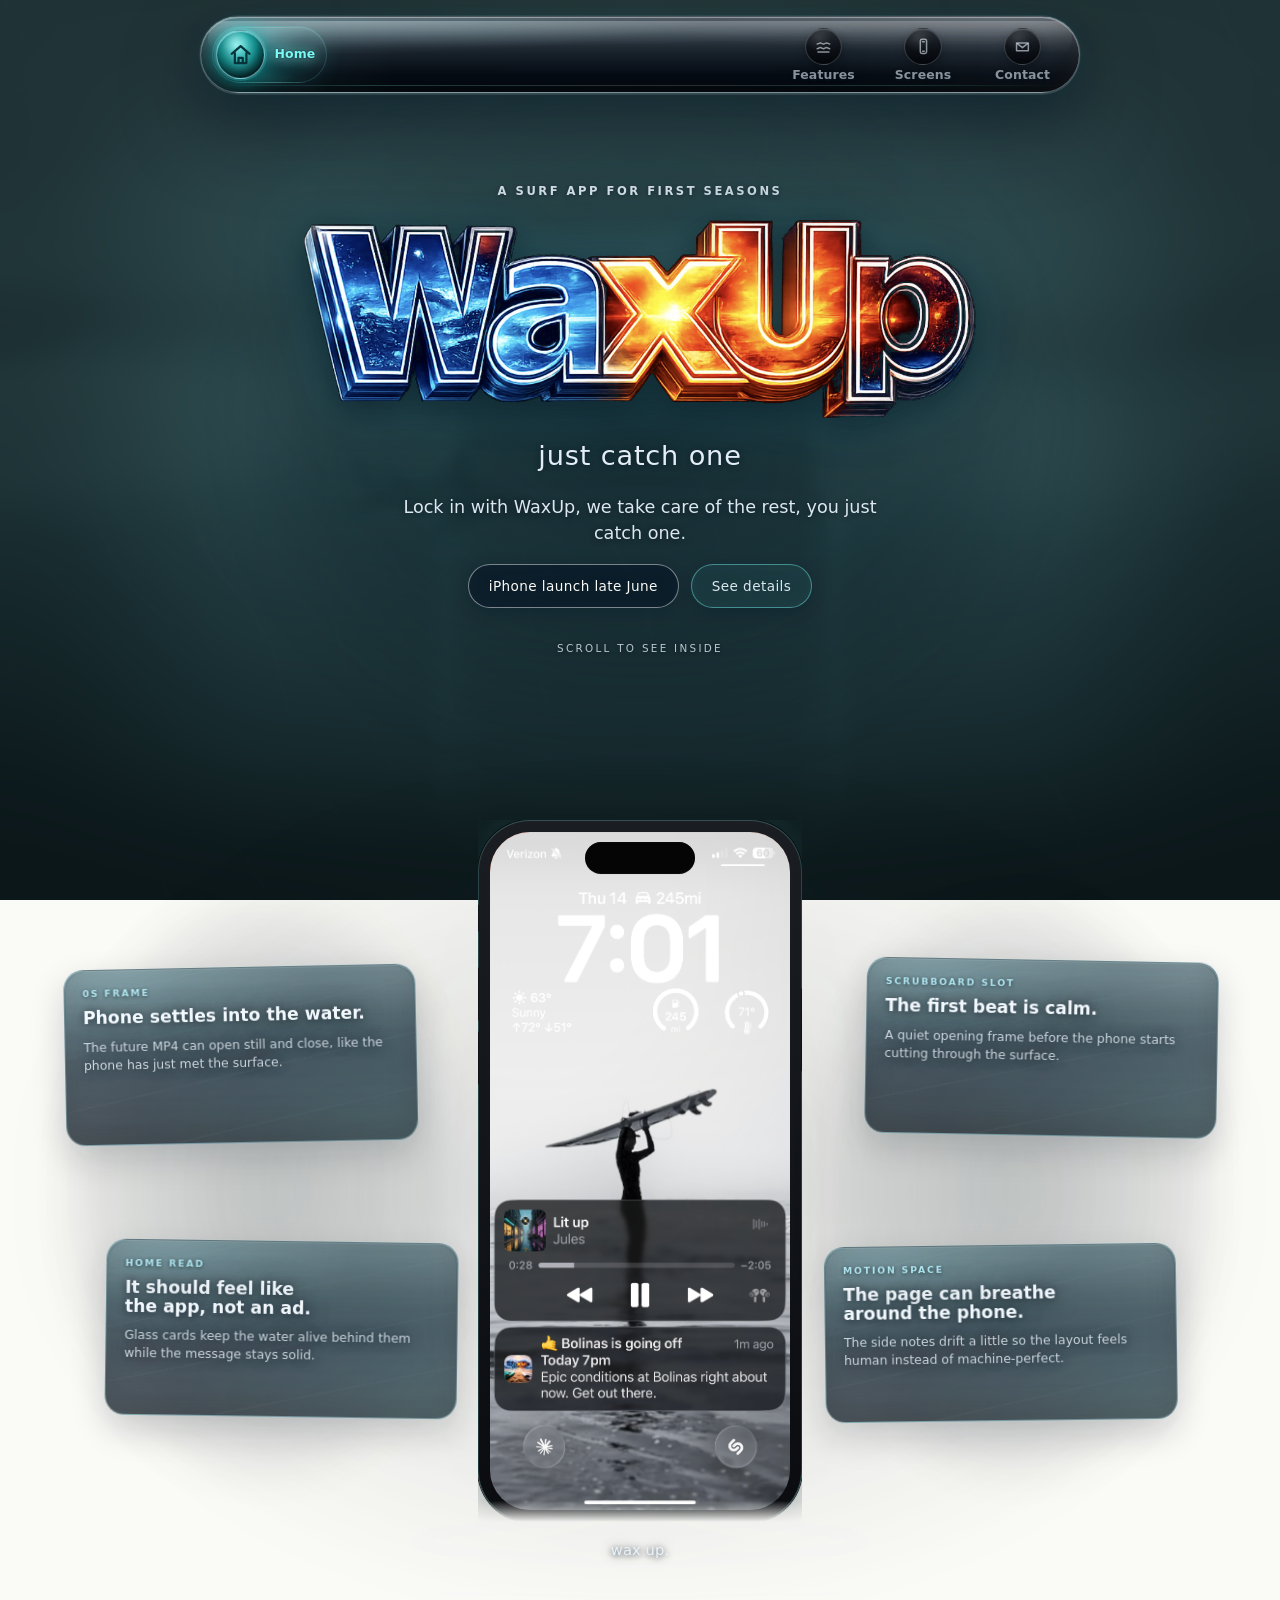
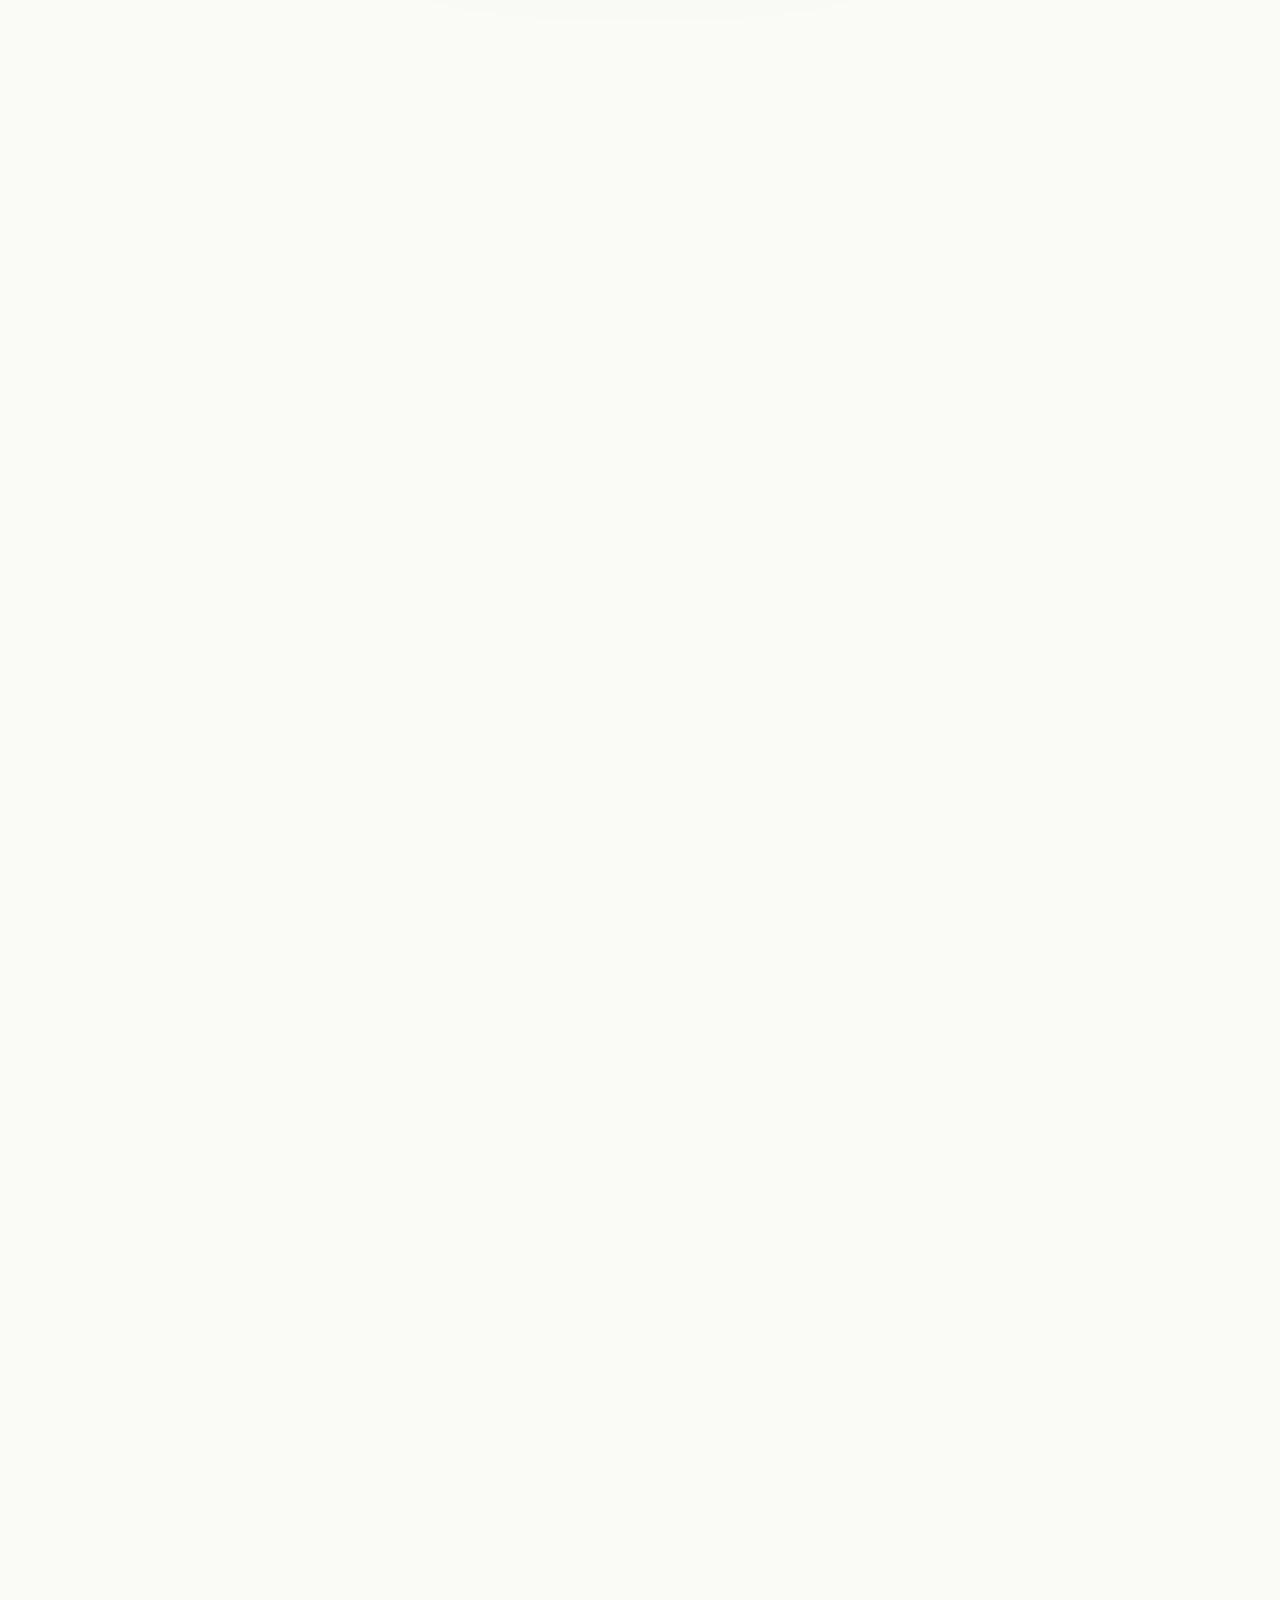
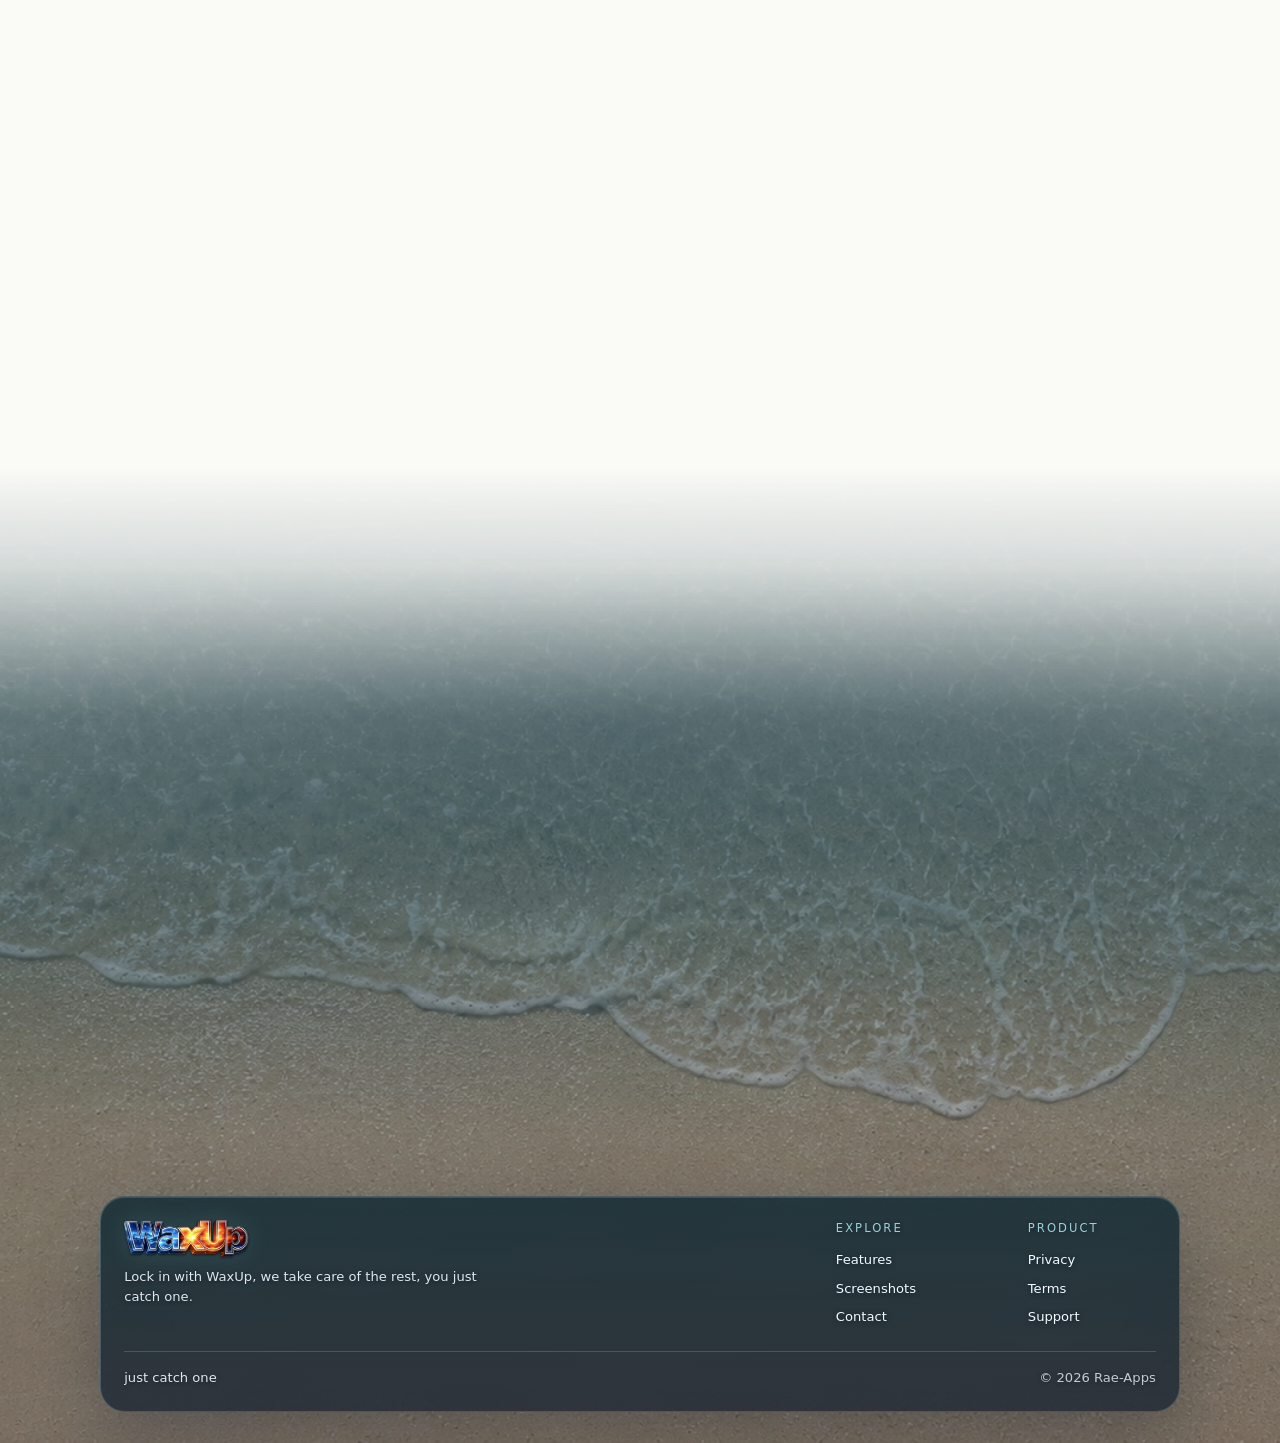
==== commit 5fdbd629: "Refine hero nav docking and phone stage cards" ====
--- a/index.html
+++ b/index.html
@@ -1,4 +1,4 @@
-<!DOCTYPE html><html lang="en"> <head><meta charset="UTF-8"><meta name="viewport" content="width=device-width, initial-scale=1.0"><meta name="description" content="WaxUp translates surf forecasts into beginner-friendly guidance. Lock in with WaxUp, we take care of the rest, you just catch one. Launching late June 2026."><meta name="generator" content="Astro v4.16.19"><link rel="canonical" href="https://jcali86.github.io/"><link rel="icon" type="image/svg+xml" href="/favicon.svg"><!-- Open Graph --><meta property="og:title" content="WaxUp — just catch one"><meta property="og:description" content="WaxUp translates surf forecasts into beginner-friendly guidance. Lock in with WaxUp, we take care of the rest, you just catch one. Launching late June 2026."><meta property="og:url" content="https://jcali86.github.io/"><meta property="og:type" content="website"><meta property="og:site_name" content="WaxUp"><title>WaxUp — just catch one</title><meta name="astro-view-transitions-enabled" content="true"><meta name="astro-view-transitions-fallback" content="animate"><link rel="stylesheet" href="/_astro/contact.ByXqDvGJ.css">
-<link rel="stylesheet" href="/_astro/index.BzYo4JsY.css"><script type="module" src="/_astro/hoisted.qA37pfoK.js"></script></head> <body class="min-h-screen flex flex-col ocean-page"> <waxup-water-surface data-water-surface aria-hidden="true"> <div class="water-fallback" data-water-fallback></div> </waxup-water-surface>   <div class="placeholder-wrapper" aria-hidden="true" data-astro-cid-emlgozs3>  <div class="placeholder-light" data-astro-cid-emlgozs3></div>  <div class="placeholder-reflection" data-astro-cid-emlgozs3></div> </div>  <div class="bg-surface" aria-hidden="true"></div> <nav class="top-nav" aria-label="Primary"> <a class="nav-home-tab is-active" href="/" aria-current="page"> <span class="nav-icon nav-icon-home" aria-hidden="true"> <svg viewBox="0 0 24 24" fill="none" stroke="currentColor" stroke-width="2.1" stroke-linecap="round" stroke-linejoin="round"> <path d="M3.5 11.2 12 4l8.5 7.2"></path> <path d="M6.5 10.5V20h11v-9.5"></path> <path d="M10 20v-5h4v5"></path> </svg> </span> <span class="nav-home-copy"> <span class="brand-logo brand-logo-sm nav-wordmark" aria-label="WaxUp"><img class="brand-logo-img" src="/brand/waxup-logo-placeholder.png" width="1196" height="353" alt="WaxUp" decoding="async"></span> <span class="nav-home-label">Home</span> </span> <span class="nav-home-mobile-label">Home</span> </a> <ul class="nav-links"> <li> <a href="/features"> <span class="nav-icon" aria-hidden="true"> <svg viewBox="0 0 24 24" fill="none" stroke="currentColor" stroke-width="1.9" stroke-linecap="round" stroke-linejoin="round"> <path d="M4 15c2 0 2-1.5 4-1.5S10 15 12 15s2-1.5 4-1.5S18 15 20 15"></path> <path d="M4 9c2 0 2-1.5 4-1.5S10 9 12 9s2-1.5 4-1.5S18 9 20 9"></path> <path d="M5 19h14"></path> </svg> </span> <span class="nav-link-label">Features</span> </a> </li> <li> <a href="/screenshots"> <span class="nav-icon" aria-hidden="true"> <svg viewBox="0 0 24 24" fill="none" stroke="currentColor" stroke-width="1.9" stroke-linecap="round" stroke-linejoin="round"> <rect x="8" y="3" width="8" height="18" rx="2.2"></rect> <path d="M11 6h2"></path> <path d="M11 18h2"></path> </svg> </span> <span class="nav-link-label">Screens</span> </a> </li> <li> <a href="/contact"> <span class="nav-icon" aria-hidden="true"> <svg viewBox="0 0 24 24" fill="none" stroke="currentColor" stroke-width="1.9" stroke-linecap="round" stroke-linejoin="round"> <path d="M4.5 7.5h15v10h-15z"></path> <path d="m5.5 8.5 6.5 5 6.5-5"></path> </svg> </span> <span class="nav-link-label">Contact</span> </a> </li> </ul> </nav> <section class="hero-intro"> <p class="eyebrow">A surf app for first seasons</p> <h1 class="hero-mark"> <span class="brand-logo brand-logo-xl brand-logo-halo" aria-label="WaxUp"><img class="brand-logo-img" src="/brand/waxup-logo-placeholder.png" width="1196" height="353" alt="WaxUp" decoding="async"></span> </h1> <p class="tagline">just catch one</p> <p class="promise">
+<!DOCTYPE html><html lang="en"> <head><meta charset="UTF-8"><meta name="viewport" content="width=device-width, initial-scale=1.0"><meta name="description" content="WaxUp translates surf forecasts into beginner-friendly guidance. Lock in with WaxUp, we take care of the rest, you just catch one. Launching late June 2026."><meta name="generator" content="Astro v4.16.19"><link rel="canonical" href="https://jcali86.github.io/"><link rel="icon" type="image/svg+xml" href="/favicon.svg"><!-- Open Graph --><meta property="og:title" content="WaxUp — just catch one"><meta property="og:description" content="WaxUp translates surf forecasts into beginner-friendly guidance. Lock in with WaxUp, we take care of the rest, you just catch one. Launching late June 2026."><meta property="og:url" content="https://jcali86.github.io/"><meta property="og:type" content="website"><meta property="og:site_name" content="WaxUp"><title>WaxUp — just catch one</title><meta name="astro-view-transitions-enabled" content="true"><meta name="astro-view-transitions-fallback" content="animate"><link rel="stylesheet" href="/_astro/contact.CEMAoiWr.css">
+<link rel="stylesheet" href="/_astro/index.BzYo4JsY.css"><script type="module" src="/_astro/hoisted.B77uY_Zw.js"></script></head> <body class="min-h-screen flex flex-col ocean-page"> <waxup-water-surface data-water-surface aria-hidden="true"> <div class="water-fallback" data-water-fallback></div> </waxup-water-surface>   <div class="placeholder-wrapper" aria-hidden="true" data-astro-cid-emlgozs3>  <div class="placeholder-light" data-astro-cid-emlgozs3></div>  <div class="placeholder-reflection" data-astro-cid-emlgozs3></div> </div>  <div class="bg-surface" aria-hidden="true"></div> <nav class="top-nav" aria-label="Primary"> <a class="nav-home-tab is-active" href="/" aria-current="page"> <span class="nav-icon nav-icon-home" aria-hidden="true"> <svg viewBox="0 0 24 24" fill="none" stroke="currentColor" stroke-width="2.1" stroke-linecap="round" stroke-linejoin="round"> <path d="M3.5 11.2 12 4l8.5 7.2"></path> <path d="M6.5 10.5V20h11v-9.5"></path> <path d="M10 20v-5h4v5"></path> </svg> </span> <span class="nav-home-copy"> <span class="nav-home-label">Home</span> </span> <span class="nav-home-mobile-label">Home</span> </a> <span class="nav-center-wordmark" aria-hidden="true"> <span class="brand-logo brand-logo-sm nav-wordmark nav-wordmark-center" aria-label="WaxUp"><img class="brand-logo-img" src="/brand/waxup-logo-placeholder.png" width="1196" height="353" alt="WaxUp" decoding="async"></span> </span> <ul class="nav-links"> <li> <a href="/features"> <span class="nav-icon" aria-hidden="true"> <svg viewBox="0 0 24 24" fill="none" stroke="currentColor" stroke-width="1.9" stroke-linecap="round" stroke-linejoin="round"> <path d="M4 15c2 0 2-1.5 4-1.5S10 15 12 15s2-1.5 4-1.5S18 15 20 15"></path> <path d="M4 9c2 0 2-1.5 4-1.5S10 9 12 9s2-1.5 4-1.5S18 9 20 9"></path> <path d="M5 19h14"></path> </svg> </span> <span class="nav-link-label">Features</span> </a> </li> <li> <a href="/screenshots"> <span class="nav-icon" aria-hidden="true"> <svg viewBox="0 0 24 24" fill="none" stroke="currentColor" stroke-width="1.9" stroke-linecap="round" stroke-linejoin="round"> <rect x="8" y="3" width="8" height="18" rx="2.2"></rect> <path d="M11 6h2"></path> <path d="M11 18h2"></path> </svg> </span> <span class="nav-link-label">Screens</span> </a> </li> <li> <a href="/contact"> <span class="nav-icon" aria-hidden="true"> <svg viewBox="0 0 24 24" fill="none" stroke="currentColor" stroke-width="1.9" stroke-linecap="round" stroke-linejoin="round"> <path d="M4.5 7.5h15v10h-15z"></path> <path d="m5.5 8.5 6.5 5 6.5-5"></path> </svg> </span> <span class="nav-link-label">Contact</span> </a> </li> </ul> </nav>  <section class="hero-intro"> <div class="hero-sea-life" aria-hidden="true"> <svg viewBox="0 0 220 88" fill="none" role="img"> <path d="M14 53c26-16 53-23 82-20 7-13 18-23 34-29-4 14-2 25 6 33 25 6 47 18 70 36-26-3-48-7-68-12-14 12-30 18-50 17 11-8 18-16 21-25-29-4-60-4-95 0Z" fill="currentColor"></path> <path d="M74 34c-11-10-25-18-42-25 5 16 14 29 28 39" stroke="currentColor" stroke-width="10" stroke-linecap="round" opacity=".64"></path> </svg> </div> <p class="eyebrow">A surf app for first seasons</p> <h1 class="hero-mark"> <span class="brand-logo brand-logo-xl brand-logo-halo" aria-label="WaxUp"><img class="brand-logo-img" src="/brand/waxup-logo-placeholder.png" width="1196" height="353" alt="WaxUp" decoding="async"></span> </h1> <p class="tagline">just catch one</p> <p class="promise">
 Lock in with WaxUp, we take care of the rest, you just catch one.
-</p> <div class="hero-actions"> <span class="cta-pill" role="note">iPhone launch late June</span> <a class="cta-pill cta-pill-secondary" href="/features">See details</a> </div> <p class="scroll-hint" aria-hidden="true">Scroll to see inside</p> </section> <section class="phone-stage" id="phone-stage"> <div class="phone-stage-pin"> <div class="phone-stage-composition"> <div class="phone-side-copy phone-side-copy-left"> <aside class="phone-stage-note is-active" data-stage-copy="splash" aria-hidden="false"> <p class="phone-stage-note-kicker">0s frame</p> <h2>Phone settles into the water.</h2> <p>This space stays visible when the lock-screen MP4 replaces the scratch image.</p> </aside><aside class="phone-stage-note" data-stage-copy="storm" aria-hidden="true"> <p class="phone-stage-note-kicker">today</p> <h2>The ocean gets translated first.</h2> <p>The app turns the raw read into one clear call before you leave.</p> </aside><aside class="phone-stage-note" data-stage-copy="favorites" aria-hidden="true"> <p class="phone-stage-note-kicker">watchlist</p> <h2>Your beaches stay on deck.</h2> <p>WaxUp keeps checking the spots you actually use.</p> </aside><aside class="phone-stage-note" data-stage-copy="log" aria-hidden="true"> <p class="phone-stage-note-kicker">memory</p> <h2>The session becomes signal.</h2> <p>Bad days and good days both teach WaxUp what belongs to you.</p> </aside><aside class="phone-stage-note" data-stage-copy="gear" aria-hidden="true"> <p class="phone-stage-note-kicker">before you go</p> <h2>Grab the right setup.</h2> <p>Board, suit, wax, and leash stay practical instead of aspirational.</p> </aside><aside class="phone-stage-note" data-stage-copy="home" aria-hidden="true"> <p class="phone-stage-note-kicker">end card</p> <h2>It starts on the lockscreen.</h2> <p>WaxUp is the first thing you see, before the day even begins.</p> </aside> </div> <div class="phone-stage-device"> <div class="phone-chassis-frame"> <div class="phone-chassis-body"> <div class="phone-viewport">   <div class="phone-screen-layer is-active" data-screen-id="splash"> <div class="splash-placeholder"> <div class="splash-fallback"> <span class="splash-mark">WaxUp</span> <p class="splash-tagline">just catch one</p> </div> <img class="splash-image" src="/screens/lockscreen.png" alt="" aria-hidden="true" onerror="this.remove()"> </div>  </div> <div class="phone-screen-layer" data-screen-id="storm">  <div class="screen-image-frame"> <img class="screen-image" src="/screens/beach-dark.png" alt="" aria-hidden="true" onerror="this.remove()"> </div>  </div> <div class="phone-screen-layer" data-screen-id="favorites">  <div class="screen-image-frame"> <img class="screen-image" src="/screens/spots-dark.png" alt="" aria-hidden="true" onerror="this.remove()"> </div>  </div> <div class="phone-screen-layer" data-screen-id="log">  <div class="screen-placeholder"> <p class="screen-eyebrow">Surf Log</p> <h3>Last session</h3> <ul> <li><span>Date</span><span class="tabular">May 5</span></li> <li><span>Length</span><span class="tabular">30 min</span></li> <li><span>Spot</span><span>Bolinas</span></li> <li><span>Feel</span><span>Rough</span></li> </ul> <p class="screen-detail">Auto-tagged: 6.5 ft, low tide, storm. WaxUp learns what days were yours.</p> </div>  </div> <div class="phone-screen-layer" data-screen-id="gear">  <div class="screen-image-frame"> <img class="screen-image" src="/screens/gear-dark.png" alt="" aria-hidden="true" onerror="this.remove()"> </div>  </div> <div class="phone-screen-layer" data-screen-id="home">  <div class="screen-image-frame"> <img class="screen-image" src="/screens/end-lockscreen.png" alt="" aria-hidden="true" onerror="this.remove()"> </div>  </div>   <div class="phone-alerts" aria-hidden="true"> <div class="phone-alert phone-alert-left" data-stage-alert="storm"> <span class="phone-alert-label">Water alert</span> <span class="phone-alert-detail">Stay out</span> </div><div class="phone-alert phone-alert-right" data-stage-alert="favorites"> <span class="phone-alert-label">Best Window</span> <span class="phone-alert-detail">8:10 AM</span> </div><div class="phone-alert phone-alert-left" data-stage-alert="log"> <span class="phone-alert-label">Surf Log</span> <span class="phone-alert-detail">May 5 saved</span> </div><div class="phone-alert phone-alert-right" data-stage-alert="gear"> <span class="phone-alert-label">Gear</span> <span class="phone-alert-detail">4/3 wetsuit</span> </div> </div> <div class="phone-island" aria-hidden="true"></div> </div> <span class="phone-btn phone-btn-mute" aria-hidden="true"></span> <span class="phone-btn phone-btn-vol-up" aria-hidden="true"></span> <span class="phone-btn phone-btn-vol-down" aria-hidden="true"></span> <span class="phone-btn phone-btn-power" aria-hidden="true"></span> </div> </div> <p class="phone-caption" aria-live="polite">wax up.</p> </div> <div class="phone-side-copy phone-side-copy-right"> <aside class="phone-stage-note is-active" data-stage-copy="splash" aria-hidden="false"> <p class="phone-stage-note-kicker">scrubboard slot</p> <h2>The first beat is calm.</h2> <p>A quiet opening frame before the phone starts cutting through the surface.</p> </aside><aside class="phone-stage-note" data-stage-copy="storm" aria-hidden="true"> <p class="phone-stage-note-kicker">safety</p> <h2>Stay out means stay out.</h2> <p>Water quality, storm energy, and beginner risk sit inside the verdict.</p> </aside><aside class="phone-stage-note" data-stage-copy="favorites" aria-hidden="true"> <p class="phone-stage-note-kicker">return window</p> <h2>Come back when one opens.</h2> <p>The side copy can call out the next good window beside the moving phone.</p> </aside><aside class="phone-stage-note" data-stage-copy="log" aria-hidden="true"> <p class="phone-stage-note-kicker">afterward</p> <h2>Log the water you actually felt.</h2> <p>This panel will line up with the future MP4 frame for the surf log state.</p> </aside><aside class="phone-stage-note" data-stage-copy="gear" aria-hidden="true"> <p class="phone-stage-note-kicker">gear read</p> <h2>The small stuff matters.</h2> <p>The future video can scrub through this state while the copy holds steady.</p> </aside><aside class="phone-stage-note" data-stage-copy="home" aria-hidden="true"> <p class="phone-stage-note-kicker">final beat</p> <h2>Then you wax up.</h2> <p>Ready before you are.</p> </aside> </div> </div> </div> </section>  <section class="shore-arrival" aria-hidden="true" data-astro-cid-6nltt75m> <div class="shore-waterline" data-astro-cid-6nltt75m></div> <div class="shore-tide" data-astro-cid-6nltt75m></div> <div class="shore-sand" data-astro-cid-6nltt75m></div> </section>  <footer class="site-footer"> <div class="footer-beach" aria-hidden="true"></div> <div class="footer-panel"> <div class="footer-grid"> <div class="footer-brand"> <a href="/" class="brand-logo brand-logo-sm footer-wordmark" aria-label="WaxUp home"><img class="brand-logo-img" src="/brand/waxup-logo-placeholder.png" width="1196" height="353" alt="WaxUp" decoding="async"></a> <p>Lock in with WaxUp, we take care of the rest, you just catch one.</p> </div> <div class="footer-column"> <h2>Explore</h2> <a href="/features">Features</a> <a href="/screenshots">Screenshots</a> <a href="/contact">Contact</a> </div> <div class="footer-column"> <h2>Product</h2> <a href="/privacy">Privacy</a> <a href="/terms">Terms</a> <a href="mailto:support@rae-apps.com">Support</a> </div> </div> <div class="footer-bottom"> <span>just catch one</span> <span class="copyright">© 2026 Rae-Apps</span> </div> </div> </footer>  </body></html>+</p> <div class="hero-actions"> <span class="cta-pill" role="note">iPhone launch late June</span> <a class="cta-pill cta-pill-secondary" href="/features">See details</a> </div> <p class="scroll-hint" aria-hidden="true">Scroll to see inside</p> </section> <section class="phone-stage" id="phone-stage"> <div class="phone-stage-pin"> <div class="phone-stage-composition"> <div class="phone-side-copy phone-side-copy-left"> <div class="phone-copy-slot phone-copy-slot-left-top"> <aside class="phone-stage-note is-active" data-stage-copy="splash" aria-hidden="false"> <p class="phone-stage-note-kicker">0s frame</p> <h2>Phone settles into the water.</h2> <p>The future MP4 can open still and close, like the phone has just met the surface.</p> </aside><aside class="phone-stage-note" data-stage-copy="storm" aria-hidden="true"> <p class="phone-stage-note-kicker">today</p> <h2>The ocean gets translated first.</h2> <p>The app turns the raw read into one clear call before you leave.</p> </aside><aside class="phone-stage-note" data-stage-copy="favorites" aria-hidden="true"> <p class="phone-stage-note-kicker">watchlist</p> <h2>Your beaches stay on deck.</h2> <p>WaxUp keeps checking the spots you actually use.</p> </aside><aside class="phone-stage-note" data-stage-copy="log" aria-hidden="true"> <p class="phone-stage-note-kicker">memory</p> <h2>The session becomes signal.</h2> <p>Bad days and good days both teach WaxUp what belongs to you.</p> </aside><aside class="phone-stage-note" data-stage-copy="gear" aria-hidden="true"> <p class="phone-stage-note-kicker">before you go</p> <h2>Grab the right setup.</h2> <p>Board, suit, wax, and leash stay practical instead of aspirational.</p> </aside><aside class="phone-stage-note" data-stage-copy="home" aria-hidden="true"> <p class="phone-stage-note-kicker">end card</p> <h2>It starts on the lockscreen.</h2> <p>WaxUp is the first thing you see, before the day even begins.</p> </aside> </div><div class="phone-copy-slot phone-copy-slot-left-bottom"> <aside class="phone-stage-note is-active" data-stage-copy="splash" aria-hidden="false"> <p class="phone-stage-note-kicker">home read</p> <h2>It should feel like the app, not an ad.</h2> <p>Glass cards keep the water alive behind them while the message stays solid.</p> </aside><aside class="phone-stage-note" data-stage-copy="storm" aria-hidden="true"> <p class="phone-stage-note-kicker">water safety</p> <h2>Dirty water has a place.</h2> <p>Runoff, storm energy, and local risk sit inside the same verdict.</p> </aside><aside class="phone-stage-note" data-stage-copy="favorites" aria-hidden="true"> <p class="phone-stage-note-kicker">quiet monitoring</p> <h2>No tab hopping required.</h2> <p>The useful spots stay warm in the background until one is worth it.</p> </aside><aside class="phone-stage-note" data-stage-copy="log" aria-hidden="true"> <p class="phone-stage-note-kicker">after the paddle</p> <h2>Keep the human part.</h2> <p>A quick note beats a perfect spreadsheet when you are tired and sandy.</p> </aside><aside class="phone-stage-note" data-stage-copy="gear" aria-hidden="true"> <p class="phone-stage-note-kicker">beginner-safe</p> <h2>First buys stay grounded.</h2> <p>The app points at gear that helps you get waves, not just look ready.</p> </aside><aside class="phone-stage-note" data-stage-copy="home" aria-hidden="true"> <p class="phone-stage-note-kicker">one glance</p> <h2>The call stays simple.</h2> <p>Good for you, wait, or stay out. The rest can live one tap deeper.</p> </aside> </div> </div> <div class="phone-stage-device"> <div class="phone-chassis-frame"> <div class="phone-chassis-body"> <div class="phone-viewport">   <div class="phone-screen-layer is-active" data-screen-id="splash"> <div class="splash-placeholder"> <div class="splash-fallback"> <span class="splash-mark">WaxUp</span> <p class="splash-tagline">just catch one</p> </div> <img class="splash-image" src="/screens/lockscreen.png" alt="" aria-hidden="true" onerror="this.remove()"> </div>  </div> <div class="phone-screen-layer" data-screen-id="storm">  <div class="screen-image-frame"> <img class="screen-image" src="/screens/beach-dark.png" alt="" aria-hidden="true" onerror="this.remove()"> </div>  </div> <div class="phone-screen-layer" data-screen-id="favorites">  <div class="screen-image-frame"> <img class="screen-image" src="/screens/spots-dark.png" alt="" aria-hidden="true" onerror="this.remove()"> </div>  </div> <div class="phone-screen-layer" data-screen-id="log">  <div class="screen-placeholder"> <p class="screen-eyebrow">Surf Log</p> <h3>Last session</h3> <ul> <li><span>Date</span><span class="tabular">May 5</span></li> <li><span>Length</span><span class="tabular">30 min</span></li> <li><span>Spot</span><span>Bolinas</span></li> <li><span>Feel</span><span>Rough</span></li> </ul> <p class="screen-detail">Auto-tagged: 6.5 ft, low tide, storm. WaxUp learns what days were yours.</p> </div>  </div> <div class="phone-screen-layer" data-screen-id="gear">  <div class="screen-image-frame"> <img class="screen-image" src="/screens/gear-dark.png" alt="" aria-hidden="true" onerror="this.remove()"> </div>  </div> <div class="phone-screen-layer" data-screen-id="home">  <div class="screen-image-frame"> <img class="screen-image" src="/screens/end-lockscreen.png" alt="" aria-hidden="true" onerror="this.remove()"> </div>  </div>   <div class="phone-alerts" aria-hidden="true"> <div class="phone-alert phone-alert-left" data-stage-alert="storm"> <span class="phone-alert-label">Water alert</span> <span class="phone-alert-detail">Stay out</span> </div><div class="phone-alert phone-alert-right" data-stage-alert="favorites"> <span class="phone-alert-label">Best Window</span> <span class="phone-alert-detail">8:10 AM</span> </div><div class="phone-alert phone-alert-left" data-stage-alert="log"> <span class="phone-alert-label">Surf Log</span> <span class="phone-alert-detail">May 5 saved</span> </div><div class="phone-alert phone-alert-right" data-stage-alert="gear"> <span class="phone-alert-label">Gear</span> <span class="phone-alert-detail">4/3 wetsuit</span> </div> </div> <div class="phone-island" aria-hidden="true"></div> </div> <span class="phone-btn phone-btn-mute" aria-hidden="true"></span> <span class="phone-btn phone-btn-vol-up" aria-hidden="true"></span> <span class="phone-btn phone-btn-vol-down" aria-hidden="true"></span> <span class="phone-btn phone-btn-power" aria-hidden="true"></span> </div> </div> <p class="phone-caption" aria-live="polite">wax up.</p> </div> <div class="phone-side-copy phone-side-copy-right"> <div class="phone-copy-slot phone-copy-slot-right-top"> <aside class="phone-stage-note is-active" data-stage-copy="splash" aria-hidden="false"> <p class="phone-stage-note-kicker">scrubboard slot</p> <h2>The first beat is calm.</h2> <p>A quiet opening frame before the phone starts cutting through the surface.</p> </aside><aside class="phone-stage-note" data-stage-copy="storm" aria-hidden="true"> <p class="phone-stage-note-kicker">safety</p> <h2>Stay out means stay out.</h2> <p>Water quality, storm energy, and beginner risk sit inside the verdict.</p> </aside><aside class="phone-stage-note" data-stage-copy="favorites" aria-hidden="true"> <p class="phone-stage-note-kicker">return window</p> <h2>Come back when one opens.</h2> <p>The side copy can call out the next good window beside the moving phone.</p> </aside><aside class="phone-stage-note" data-stage-copy="log" aria-hidden="true"> <p class="phone-stage-note-kicker">afterward</p> <h2>Log the water you actually felt.</h2> <p>This panel will line up with the future MP4 frame for the surf log state.</p> </aside><aside class="phone-stage-note" data-stage-copy="gear" aria-hidden="true"> <p class="phone-stage-note-kicker">gear read</p> <h2>The small stuff matters.</h2> <p>The future video can scrub through this state while the copy holds steady.</p> </aside><aside class="phone-stage-note" data-stage-copy="home" aria-hidden="true"> <p class="phone-stage-note-kicker">final beat</p> <h2>Then you wax up.</h2> <p>Ready before you are.</p> </aside> </div><div class="phone-copy-slot phone-copy-slot-right-bottom"> <aside class="phone-stage-note is-active" data-stage-copy="splash" aria-hidden="false"> <p class="phone-stage-note-kicker">motion space</p> <h2>The page can breathe around the phone.</h2> <p>The side notes drift a little so the layout feels human instead of machine-perfect.</p> </aside><aside class="phone-stage-note" data-stage-copy="storm" aria-hidden="true"> <p class="phone-stage-note-kicker">beginner lens</p> <h2>Risk is personal.</h2> <p>Same break, different answer depending on your level and comfort.</p> </aside><aside class="phone-stage-note" data-stage-copy="favorites" aria-hidden="true"> <p class="phone-stage-note-kicker">local feel</p> <h2>Small breaks still matter.</h2> <p>The list can hold your real beaches, not just the famous ones.</p> </aside><aside class="phone-stage-note" data-stage-copy="log" aria-hidden="true"> <p class="phone-stage-note-kicker">pattern building</p> <h2>Your next call gets sharper.</h2> <p>WaxUp remembers what worked without turning the beach into homework.</p> </aside><aside class="phone-stage-note" data-stage-copy="gear" aria-hidden="true"> <p class="phone-stage-note-kicker">cold-water logic</p> <h2>Comfort changes the session.</h2> <p>A good suit, wax, or leash can turn a maybe into a useful paddle.</p> </aside><aside class="phone-stage-note" data-stage-copy="home" aria-hidden="true"> <p class="phone-stage-note-kicker">launch path</p> <h2>Clean home, deeper pages.</h2> <p>The homepage shows the feeling. Details can open like screens in the app.</p> </aside> </div> </div> </div> </div> </section>  <section class="shore-arrival" aria-hidden="true" data-astro-cid-6nltt75m> <div class="shore-waterline" data-astro-cid-6nltt75m></div> <div class="shore-tide" data-astro-cid-6nltt75m></div> <div class="shore-sand" data-astro-cid-6nltt75m></div> </section>  <footer class="site-footer"> <div class="footer-beach" aria-hidden="true"></div> <div class="footer-panel"> <div class="footer-grid"> <div class="footer-brand"> <a href="/" class="brand-logo brand-logo-sm footer-wordmark" aria-label="WaxUp home"><img class="brand-logo-img" src="/brand/waxup-logo-placeholder.png" width="1196" height="353" alt="WaxUp" decoding="async"></a> <p>Lock in with WaxUp, we take care of the rest, you just catch one.</p> </div> <div class="footer-column"> <h2>Explore</h2> <a href="/features">Features</a> <a href="/screenshots">Screenshots</a> <a href="/contact">Contact</a> </div> <div class="footer-column"> <h2>Product</h2> <a href="/privacy">Privacy</a> <a href="/terms">Terms</a> <a href="mailto:support@rae-apps.com">Support</a> </div> </div> <div class="footer-bottom"> <span>just catch one</span> <span class="copyright">© 2026 Rae-Apps</span> </div> </div> </footer>  </body></html>
--- a/_astro/contact.CEMAoiWr.css
+++ b/_astro/contact.CEMAoiWr.css
@@ -0,0 +1 @@
+:root{--brand-gradient: linear-gradient(135deg, #C2421A 0%, #552842 50%, #0E1E3D 100%);--brand-electric: #79FAF7;--day-bg: #FAFAF7;--day-sky: #B8E0F4;--day-blue: #5DCFF5;--day-sun: #FFE45E;--day-tangerine: #F08F4A;--day-ink: #1A1612;--night-bg: #051427;--night-surface: #0B1E3A;--night-moon: #5EB5E0;--night-electric: #79FAF7;--night-highlight: #E8F2FA;--surface-bg: var(--day-bg);--surface-text: var(--day-ink);--surface-accent: var(--day-blue)}@media (prefers-color-scheme: dark){:root{--surface-bg: var(--night-bg);--surface-text: var(--night-highlight);--surface-accent: var(--night-electric)}}:root[data-mode=light]{--surface-bg: var(--day-bg);--surface-text: var(--day-ink);--surface-accent: var(--day-blue)}:root[data-mode=dark]{--surface-bg: var(--night-bg);--surface-text: var(--night-highlight);--surface-accent: var(--night-electric)}*,:before,:after{--tw-border-spacing-x: 0;--tw-border-spacing-y: 0;--tw-translate-x: 0;--tw-translate-y: 0;--tw-rotate: 0;--tw-skew-x: 0;--tw-skew-y: 0;--tw-scale-x: 1;--tw-scale-y: 1;--tw-pan-x: ;--tw-pan-y: ;--tw-pinch-zoom: ;--tw-scroll-snap-strictness: proximity;--tw-gradient-from-position: ;--tw-gradient-via-position: ;--tw-gradient-to-position: ;--tw-ordinal: ;--tw-slashed-zero: ;--tw-numeric-figure: ;--tw-numeric-spacing: ;--tw-numeric-fraction: ;--tw-ring-inset: ;--tw-ring-offset-width: 0px;--tw-ring-offset-color: #fff;--tw-ring-color: rgb(59 130 246 / .5);--tw-ring-offset-shadow: 0 0 #0000;--tw-ring-shadow: 0 0 #0000;--tw-shadow: 0 0 #0000;--tw-shadow-colored: 0 0 #0000;--tw-blur: ;--tw-brightness: ;--tw-contrast: ;--tw-grayscale: ;--tw-hue-rotate: ;--tw-invert: ;--tw-saturate: ;--tw-sepia: ;--tw-drop-shadow: ;--tw-backdrop-blur: ;--tw-backdrop-brightness: ;--tw-backdrop-contrast: ;--tw-backdrop-grayscale: ;--tw-backdrop-hue-rotate: ;--tw-backdrop-invert: ;--tw-backdrop-opacity: ;--tw-backdrop-saturate: ;--tw-backdrop-sepia: ;--tw-contain-size: ;--tw-contain-layout: ;--tw-contain-paint: ;--tw-contain-style: }::backdrop{--tw-border-spacing-x: 0;--tw-border-spacing-y: 0;--tw-translate-x: 0;--tw-translate-y: 0;--tw-rotate: 0;--tw-skew-x: 0;--tw-skew-y: 0;--tw-scale-x: 1;--tw-scale-y: 1;--tw-pan-x: ;--tw-pan-y: ;--tw-pinch-zoom: ;--tw-scroll-snap-strictness: proximity;--tw-gradient-from-position: ;--tw-gradient-via-position: ;--tw-gradient-to-position: ;--tw-ordinal: ;--tw-slashed-zero: ;--tw-numeric-figure: ;--tw-numeric-spacing: ;--tw-numeric-fraction: ;--tw-ring-inset: ;--tw-ring-offset-width: 0px;--tw-ring-offset-color: #fff;--tw-ring-color: rgb(59 130 246 / .5);--tw-ring-offset-shadow: 0 0 #0000;--tw-ring-shadow: 0 0 #0000;--tw-shadow: 0 0 #0000;--tw-shadow-colored: 0 0 #0000;--tw-blur: ;--tw-brightness: ;--tw-contrast: ;--tw-grayscale: ;--tw-hue-rotate: ;--tw-invert: ;--tw-saturate: ;--tw-sepia: ;--tw-drop-shadow: ;--tw-backdrop-blur: ;--tw-backdrop-brightness: ;--tw-backdrop-contrast: ;--tw-backdrop-grayscale: ;--tw-backdrop-hue-rotate: ;--tw-backdrop-invert: ;--tw-backdrop-opacity: ;--tw-backdrop-saturate: ;--tw-backdrop-sepia: ;--tw-contain-size: ;--tw-contain-layout: ;--tw-contain-paint: ;--tw-contain-style: }*,:before,:after{box-sizing:border-box;border-width:0;border-style:solid;border-color:#e5e7eb}:before,:after{--tw-content: ""}html,:host{line-height:1.5;-webkit-text-size-adjust:100%;-moz-tab-size:4;-o-tab-size:4;tab-size:4;font-family:-apple-system,BlinkMacSystemFont,SF Pro Display,Segoe UI,system-ui,sans-serif;font-feature-settings:normal;font-variation-settings:normal;-webkit-tap-highlight-color:transparent}body{margin:0;line-height:inherit}hr{height:0;color:inherit;border-top-width:1px}abbr:where([title]){-webkit-text-decoration:underline dotted;text-decoration:underline dotted}h1,h2,h3,h4,h5,h6{font-size:inherit;font-weight:inherit}a{color:inherit;text-decoration:inherit}b,strong{font-weight:bolder}code,kbd,samp,pre{font-family:ui-monospace,SFMono-Regular,Menlo,Monaco,Consolas,Liberation Mono,Courier New,monospace;font-feature-settings:normal;font-variation-settings:normal;font-size:1em}small{font-size:80%}sub,sup{font-size:75%;line-height:0;position:relative;vertical-align:baseline}sub{bottom:-.25em}sup{top:-.5em}table{text-indent:0;border-color:inherit;border-collapse:collapse}button,input,optgroup,select,textarea{font-family:inherit;font-feature-settings:inherit;font-variation-settings:inherit;font-size:100%;font-weight:inherit;line-height:inherit;letter-spacing:inherit;color:inherit;margin:0;padding:0}button,select{text-transform:none}button,input:where([type=button]),input:where([type=reset]),input:where([type=submit]){-webkit-appearance:button;background-color:transparent;background-image:none}:-moz-focusring{outline:auto}:-moz-ui-invalid{box-shadow:none}progress{vertical-align:baseline}::-webkit-inner-spin-button,::-webkit-outer-spin-button{height:auto}[type=search]{-webkit-appearance:textfield;outline-offset:-2px}::-webkit-search-decoration{-webkit-appearance:none}::-webkit-file-upload-button{-webkit-appearance:button;font:inherit}summary{display:list-item}blockquote,dl,dd,h1,h2,h3,h4,h5,h6,hr,figure,p,pre{margin:0}fieldset{margin:0;padding:0}legend{padding:0}ol,ul,menu{list-style:none;margin:0;padding:0}dialog{padding:0}textarea{resize:vertical}input::-moz-placeholder,textarea::-moz-placeholder{opacity:1;color:#9ca3af}input::placeholder,textarea::placeholder{opacity:1;color:#9ca3af}button,[role=button]{cursor:pointer}:disabled{cursor:default}img,svg,video,canvas,audio,iframe,embed,object{display:block;vertical-align:middle}img,video{max-width:100%;height:auto}[hidden]:where(:not([hidden=until-found])){display:none}.container{width:100%}@media (min-width: 640px){.container{max-width:640px}}@media (min-width: 768px){.container{max-width:768px}}@media (min-width: 1024px){.container{max-width:1024px}}@media (min-width: 1280px){.container{max-width:1280px}}@media (min-width: 1536px){.container{max-width:1536px}}.visible{visibility:visible}.collapse{visibility:collapse}.static{position:static}.fixed{position:fixed}.absolute{position:absolute}.relative{position:relative}.sticky{position:sticky}.isolate{isolation:isolate}.block{display:block}.flex{display:flex}.grid{display:grid}.hidden{display:none}.min-h-screen{min-height:100vh}.transform{transform:translate(var(--tw-translate-x),var(--tw-translate-y)) rotate(var(--tw-rotate)) skew(var(--tw-skew-x)) skewY(var(--tw-skew-y)) scaleX(var(--tw-scale-x)) scaleY(var(--tw-scale-y))}.resize{resize:both}.flex-col{flex-direction:column}.rounded{border-radius:.25rem}.border{border-width:1px}.uppercase{text-transform:uppercase}.italic{font-style:italic}.shadow{--tw-shadow: 0 1px 3px 0 rgb(0 0 0 / .1), 0 1px 2px -1px rgb(0 0 0 / .1);--tw-shadow-colored: 0 1px 3px 0 var(--tw-shadow-color), 0 1px 2px -1px var(--tw-shadow-color);box-shadow:var(--tw-ring-offset-shadow, 0 0 #0000),var(--tw-ring-shadow, 0 0 #0000),var(--tw-shadow)}.outline{outline-style:solid}.ring{--tw-ring-offset-shadow: var(--tw-ring-inset) 0 0 0 var(--tw-ring-offset-width) var(--tw-ring-offset-color);--tw-ring-shadow: var(--tw-ring-inset) 0 0 0 calc(3px + var(--tw-ring-offset-width)) var(--tw-ring-color);box-shadow:var(--tw-ring-offset-shadow),var(--tw-ring-shadow),var(--tw-shadow, 0 0 #0000)}.blur{--tw-blur: blur(8px);filter:var(--tw-blur) var(--tw-brightness) var(--tw-contrast) var(--tw-grayscale) var(--tw-hue-rotate) var(--tw-invert) var(--tw-saturate) var(--tw-sepia) var(--tw-drop-shadow)}.drop-shadow{--tw-drop-shadow: drop-shadow(0 1px 2px rgb(0 0 0 / .1)) drop-shadow(0 1px 1px rgb(0 0 0 / .06));filter:var(--tw-blur) var(--tw-brightness) var(--tw-contrast) var(--tw-grayscale) var(--tw-hue-rotate) var(--tw-invert) var(--tw-saturate) var(--tw-sepia) var(--tw-drop-shadow)}.filter{filter:var(--tw-blur) var(--tw-brightness) var(--tw-contrast) var(--tw-grayscale) var(--tw-hue-rotate) var(--tw-invert) var(--tw-saturate) var(--tw-sepia) var(--tw-drop-shadow)}.transition{transition-property:color,background-color,border-color,text-decoration-color,fill,stroke,opacity,box-shadow,transform,filter,backdrop-filter;transition-timing-function:cubic-bezier(.4,0,.2,1);transition-duration:.15s}:root{color-scheme:light dark}html{-webkit-font-smoothing:antialiased;-moz-osx-font-smoothing:grayscale;text-rendering:optimizeLegibility;background:var(--surface-bg);color:var(--surface-text)}body{margin:0;padding:0;font-family:-apple-system,BlinkMacSystemFont,SF Pro Display,Segoe UI,system-ui,sans-serif;color:var(--surface-text)}body.ocean-page{--surface-bg: var(--night-bg);--surface-text: var(--night-highlight);--surface-accent: var(--night-electric);color:var(--surface-text)}a{color:inherit;text-decoration:none}.tabular{font-variant-numeric:tabular-nums}.gradient-text{background-image:var(--brand-gradient);-webkit-background-clip:text;background-clip:text;color:transparent;background-color:#c2421a}.wordmark-halo{position:relative;display:inline-block}.wordmark-halo:before{content:"";position:absolute;inset:-15% -10%;background:radial-gradient(ellipse 70% 80% at 75% 50%,#79faf738,#79faf700 60%);z-index:-1;pointer-events:none;opacity:0}:root[data-mode=dark] .wordmark-halo:before{opacity:1}@media (prefers-color-scheme: dark){:root:not([data-mode=light]) .wordmark-halo:before{opacity:1}}.brand-logo{position:relative;display:inline-flex;align-items:center;justify-content:center;line-height:0;vertical-align:middle}.brand-logo-img{display:block;width:var(--brand-logo-width, 16rem);height:auto;max-width:100%;filter:drop-shadow(0 2px 2px rgba(0,0,0,.5)) drop-shadow(0 0 20px rgba(121,250,247,.16))}.brand-logo-sm{--brand-logo-width: 6.4rem}.brand-logo-md{--brand-logo-width: 14rem}.brand-logo-lg{--brand-logo-width: min(28rem, 78vw)}.brand-logo-xl{--brand-logo-width: min(47rem, 86vw)}.brand-logo-halo:before{content:"";position:absolute;z-index:-1;inset:3% 7% 8%;border-radius:999px;background:radial-gradient(ellipse at 36% 50%,rgba(72,184,255,.18),transparent 56%),radial-gradient(ellipse at 64% 50%,rgba(255,128,38,.16),transparent 56%),radial-gradient(ellipse at center,rgba(121,250,247,.12),transparent 68%);filter:blur(18px);pointer-events:none}.brand-logo-halo .brand-logo-img{filter:drop-shadow(0 8px 18px rgba(2,18,27,.62)) drop-shadow(0 0 30px rgba(121,250,247,.2))}.teal-torch{color:#fff;text-shadow:0 0 1px rgba(0,0,0,.4),0 0 4px rgba(121,250,247,.9),0 0 16px rgba(121,250,247,.6);font-weight:700;letter-spacing:.02em}.chip{display:inline-flex;align-items:center;gap:.375rem;padding:.2rem .55rem;border-radius:9999px;font-size:.6875rem;font-weight:600;letter-spacing:.01em;white-space:nowrap;line-height:1.2}.chip-go{background:#5dcff52e;color:#1b89b8}.chip-caution{background:#f08f4a33;color:#b85b1e}.chip-stop{background:#dc354526;color:#b72436}:root[data-mode=dark] .chip-go{background:#79faf726;color:var(--night-electric)}:root[data-mode=dark] .chip-caution{background:#ffe45e33;color:var(--day-sun)}:root[data-mode=dark] .chip-stop{background:#dc354538;color:#ff8a95}@media (prefers-color-scheme: dark){:root:not([data-mode=light]) .chip-go{background:#79faf726;color:var(--night-electric)}:root:not([data-mode=light]) .chip-caution{background:#ffe45e33;color:var(--day-sun)}:root:not([data-mode=light]) .chip-stop{background:#dc354538;color:#ff8a95}}.glass-dark{background:linear-gradient(180deg,#0a1628eb,#050b14f5);border:1px solid rgba(121,250,247,.08);backdrop-filter:blur(20px);-webkit-backdrop-filter:blur(20px);box-shadow:inset 0 1px #ffffff0a,0 10px 30px #0006}:root{--top-nav-offset: calc(1rem + env(safe-area-inset-top, 0px)) ;--top-nav-height: 4.35rem;--top-nav-bottom-gap: clamp(.75rem, 2vh, 1.15rem);--top-nav-clearance: calc(var(--top-nav-offset) + var(--top-nav-height) + var(--top-nav-bottom-gap));--phone-stage-caption-space: 4.25rem}.bg-surface{position:fixed;inset:0;z-index:-20;background:var(--surface-bg);pointer-events:none}.top-nav{position:fixed;top:var(--top-nav-offset);left:50%;transform:translate(-50%);z-index:30;display:flex;align-items:center;justify-content:space-between;gap:.62rem;width:min(880px,calc(100% - 2rem));min-height:var(--top-nav-height);padding:.44rem .58rem;margin:0;box-sizing:border-box;border-radius:9999px;overflow:hidden;isolation:isolate;background:radial-gradient(ellipse at 13% -10%,rgba(183,244,255,.28),transparent 38%),radial-gradient(ellipse at 92% 0%,rgba(255,255,255,.14),transparent 34%),linear-gradient(92deg,rgba(121,250,247,.11),transparent 22%,transparent 72%,rgba(255,255,255,.045)),linear-gradient(180deg,#5e6871bd,#222a33d6 38%,#080e17e6 78%,#03080feb),#051427b8;border:1px solid rgba(216,229,236,.34);box-shadow:inset 0 1px #ffffff5c,inset 0 16px 28px #ffffff0e,inset 0 -18px 30px #00000061,inset 18px 0 34px #ffffff0b,inset -18px 0 34px #00000029,0 2px #ffffff1a,0 18px 46px #010d1657,0 34px 90px #05142747,0 0 0 1px #79faf71a,0 0 36px #79faf70f;backdrop-filter:blur(30px) saturate(1.24);-webkit-backdrop-filter:blur(30px) saturate(1.24)}.top-nav:before,.top-nav:after{content:"";position:absolute;pointer-events:none}.top-nav:before{z-index:-1;inset:.26rem .46rem auto;height:46%;border-radius:9999px;background:linear-gradient(180deg,rgba(255,255,255,.26),rgba(255,255,255,.055) 48%,transparent),radial-gradient(ellipse at 18% 0%,rgba(183,244,255,.18),transparent 55%);opacity:.86}.top-nav:after{left:1.05rem;right:1.05rem;bottom:.38rem;height:1px;background:linear-gradient(90deg,transparent,rgba(121,250,247,.28) 18%,rgba(255,255,255,.2) 50%,rgba(121,250,247,.22) 82%,transparent);opacity:.76}.nav-center-wordmark{position:absolute;left:50%;top:50%;z-index:3;display:grid;place-items:center;width:10rem;max-width:28%;pointer-events:none;opacity:0;transform:translate(-50%,-37%) scale(.74);transform-origin:50% 50%;transition:opacity .42s cubic-bezier(.2,.75,.2,1),transform .52s cubic-bezier(.2,.75,.2,1),filter .42s ease;filter:blur(7px) saturate(.78)}.nav-center-wordmark:before{content:"";position:absolute;inset:-.42rem -1.05rem;z-index:-1;border-radius:9999px;background:radial-gradient(ellipse at 50% 52%,rgba(121,250,247,.12),transparent 68%),linear-gradient(90deg,transparent,rgba(255,255,255,.055),transparent);opacity:0;transition:opacity .42s ease}.nav-center-wordmark .nav-wordmark-center{--brand-logo-width: min(8.4rem, 100%);justify-content:center}body.nav-logo-docked .nav-center-wordmark{opacity:1;transform:translate(-50%,-50%) scale(1);filter:blur(0) saturate(1.04)}body.nav-logo-docked .nav-center-wordmark:before{opacity:1}:root[data-mode=light] .top-nav{background:linear-gradient(180deg,#ffffffeb,#f8faf9d1 52%,#e4eae9c7),#fafaf7d1;border-color:#0b1e3a1f;box-shadow:inset 0 2px #ffffffc7,inset 0 -2px #0e1e3d1a,0 22px 60px #0e1e3d29}@media (prefers-color-scheme: light){:root:not([data-mode=dark]) .top-nav{background:linear-gradient(180deg,#ffffffeb,#f8faf9d1 52%,#e4eae9c7),#fafaf7d1;border-color:#0b1e3a1f;box-shadow:inset 0 2px #ffffffc7,inset 0 -2px #0e1e3d1a,0 22px 60px #0e1e3d29}}:root body.ocean-page .top-nav{background:radial-gradient(ellipse at 13% -10%,rgba(183,244,255,.28),transparent 38%),radial-gradient(ellipse at 92% 0%,rgba(255,255,255,.14),transparent 34%),linear-gradient(92deg,rgba(121,250,247,.11),transparent 22%,transparent 72%,rgba(255,255,255,.045)),linear-gradient(180deg,#5e6871bd,#222a33d6 38%,#080e17e6 78%,#03080feb),#051427b8;border-color:#d8e5ec57;box-shadow:inset 0 1px #ffffff5c,inset 0 16px 28px #ffffff0e,inset 0 -18px 30px #00000061,inset 18px 0 34px #ffffff0b,inset -18px 0 34px #00000029,0 2px #ffffff1a,0 18px 46px #010d1657,0 34px 90px #05142747,0 0 0 1px #79faf71a,0 0 36px #79faf70f}.nav-home-tab,.nav-links a{position:relative;display:inline-flex;align-items:center;border-radius:9999px;color:#e8f2fab8;isolation:isolate;transition:opacity .2s ease,transform .2s ease,color .2s ease}.nav-home-tab:before,.nav-links a:before{content:"";position:absolute;z-index:-1;inset:.08rem;border-radius:9999px;background:radial-gradient(ellipse at 48% 0%,rgba(183,244,255,.15),transparent 52%),linear-gradient(180deg,#ffffff0e,#ffffff03);border:1px solid rgba(255,255,255,.055);opacity:0;transform:scale(.96);transition:opacity .2s ease,transform .2s ease}.nav-home-tab:after,.nav-links a:after{content:"";position:absolute;left:22%;right:22%;bottom:.22rem;z-index:-1;height:.28rem;border-radius:9999px;background:radial-gradient(ellipse at center,rgba(121,250,247,.46),transparent 68%);filter:blur(5px);opacity:0;transition:opacity .2s ease,transform .2s ease;transform:scaleX(.72)}.nav-home-tab{flex:0 0 auto;gap:.58rem;min-width:6.25rem;min-height:3.45rem;padding:.32rem .78rem .32rem .38rem}.nav-home-tab.is-active{color:var(--night-electric)}.nav-home-tab:hover,.nav-links a:hover{opacity:.96;transform:translateY(-1px)}.nav-home-tab:hover:before,.nav-links a:hover:before{opacity:.64;transform:scale(1)}.nav-home-tab:hover:after,.nav-links a:hover:after{opacity:.34;transform:scaleX(.92)}.nav-icon{width:2.35rem;height:2.35rem;display:grid;place-items:center;flex:none;border-radius:9999px;color:#e8f2fa94;background:radial-gradient(circle at 35% 20%,rgba(255,255,255,.18),transparent 38%),radial-gradient(circle at 50% 76%,rgba(0,0,0,.42),transparent 56%),linear-gradient(180deg,#293039e0,#05090ff0);border:1px solid rgba(255,255,255,.19);box-shadow:inset 0 1px 1px #ffffff3d,inset 0 -12px 18px #0006,0 5px 11px #0000004d,0 0 0 1px #0003}.nav-icon svg{width:1.18rem;height:1.18rem}.nav-icon-home{width:3.05rem;height:3.05rem;color:#07333a;background:radial-gradient(circle at 42% 32%,#79faf7f0,#13c9c399 46%,#062a31e0 76%),#0a3039;border-color:#b7f4ff8c;box-shadow:0 0 0 2px #79faf729,0 0 28px #00eee875,inset 0 1px #ffffff6b,inset 0 -16px 20px #00000052}.nav-icon-home svg{width:1.58rem;height:1.58rem;filter:drop-shadow(0 0 7px rgba(121,250,247,.82))}.nav-home-copy{display:flex;flex-direction:column;gap:.16rem;line-height:1;min-width:2.3rem}.nav-wordmark{--brand-logo-width: 7.15rem;justify-content:flex-start}.nav-wordmark .brand-logo-img{filter:drop-shadow(0 1px 1px rgba(0,0,0,.58)) drop-shadow(0 0 12px rgba(121,250,247,.16)) drop-shadow(0 0 1px rgba(255,255,255,.22))}.nav-home-label,.nav-home-mobile-label,.nav-link-label{font-family:-apple-system,ui-rounded,SF Pro Rounded,system-ui,sans-serif;font-weight:800;letter-spacing:.01em;line-height:1}.nav-home-label{color:var(--night-electric);font-size:.78rem;text-shadow:0 0 2px rgba(0,0,0,.7),0 0 12px rgba(121,250,247,.85),0 0 22px rgba(121,250,247,.48)}.nav-home-mobile-label{display:none;color:var(--night-electric);font-size:.62rem;text-shadow:0 0 2px rgba(0,0,0,.72),0 0 12px rgba(121,250,247,.85),0 0 20px rgba(121,250,247,.44)}.nav-links{flex:1;min-width:0;display:flex;align-items:center;justify-content:flex-end;gap:.32rem;list-style:none;margin:0;padding:0}.nav-links li{min-width:0}.nav-links a{min-width:5.9rem;min-height:3.35rem;flex-direction:column;justify-content:center;gap:.22rem;padding:.22rem .38rem}.nav-links a:hover .nav-icon{color:#b7f4ffeb}.nav-link-label{color:#e8f2fa94;font-size:.78rem;text-shadow:0 1px 3px rgba(5,20,39,.65)}:root[data-mode=light] .nav-home-tab,:root[data-mode=light] .nav-links a{color:#0e1e3d99}:root[data-mode=light] .nav-icon{color:#0e1e3d85;background:radial-gradient(circle at 38% 22%,rgba(255,255,255,.95),transparent 44%),linear-gradient(180deg,#ffffffdb,#e6eae9c7);border-color:#fffc;box-shadow:inset 0 1px 1px #ffffffd9,inset 0 -10px 18px #0e1e3d0f,0 6px 16px #0e1e3d14}:root[data-mode=light] .nav-icon-home{color:#0e1e3d;background:radial-gradient(circle at 44% 30%,#f6fffffa,#c2fbf9c7 50%,#e8f6f4db 78%),#f6fbfb;border-color:#79faf78c;box-shadow:0 0 0 2px #79faf738,0 0 24px #79faf757,inset 0 1px #fffffff5,inset 0 -14px 22px #0e1e3d0d}:root[data-mode=light] .nav-link-label{color:#0e1e3d8c;text-shadow:none}:root[data-mode=light] .nav-home-label{color:var(--night-electric);text-shadow:0 0 10px rgba(121,250,247,.55),0 0 18px rgba(121,250,247,.34)}@media (prefers-color-scheme: light){:root:not([data-mode=dark]) .nav-home-tab,:root:not([data-mode=dark]) .nav-links a{color:#0e1e3d99}:root:not([data-mode=dark]) .nav-icon{color:#0e1e3d85;background:radial-gradient(circle at 38% 22%,rgba(255,255,255,.95),transparent 44%),linear-gradient(180deg,#ffffffdb,#e6eae9c7);border-color:#fffc;box-shadow:inset 0 1px 1px #ffffffd9,inset 0 -10px 18px #0e1e3d0f,0 6px 16px #0e1e3d14}:root:not([data-mode=dark]) .nav-icon-home{color:#0e1e3d;background:radial-gradient(circle at 44% 30%,#f6fffffa,#c2fbf9c7 50%,#e8f6f4db 78%),#f6fbfb;border-color:#79faf78c;box-shadow:0 0 0 2px #79faf738,0 0 24px #79faf757,inset 0 1px #fffffff5,inset 0 -14px 22px #0e1e3d0d}:root:not([data-mode=dark]) .nav-link-label{color:#0e1e3d8c;text-shadow:none}:root:not([data-mode=dark]) .nav-home-label{color:var(--night-electric);text-shadow:0 0 10px rgba(121,250,247,.55),0 0 18px rgba(121,250,247,.34)}}:root body.ocean-page .nav-home-tab,:root body.ocean-page .nav-links a{color:#e8f2fab8}:root body.ocean-page .nav-icon{color:#e8f2fa94;background:radial-gradient(circle at 35% 25%,rgba(255,255,255,.11),transparent 38%),linear-gradient(180deg,#20262ec7,#05090fe6);border-color:#ffffff29;box-shadow:inset 0 1px 1px #ffffff2e,inset 0 -12px 18px #00000057,0 4px 10px #0000003d}:root body.ocean-page .nav-icon-home{color:#07333a;background:radial-gradient(circle at 42% 32%,#79faf7f0,#13c9c399 46%,#062a31e0 76%),#0a3039;border-color:#b7f4ff8c;box-shadow:0 0 0 2px #79faf729,0 0 28px #00eee875,inset 0 1px #ffffff6b,inset 0 -16px 20px #00000052}:root body.ocean-page .nav-link-label{color:#e8f2fa94;text-shadow:0 1px 3px rgba(5,20,39,.65)}:root body.ocean-page .nav-home-label{color:var(--night-electric);text-shadow:0 0 2px rgba(0,0,0,.7),0 0 12px rgba(121,250,247,.85),0 0 22px rgba(121,250,247,.48)}.top-nav .nav-home-tab:not(.is-active) .nav-icon-home{color:#e8f2fa94;background:radial-gradient(circle at 35% 25%,rgba(255,255,255,.11),transparent 38%),linear-gradient(180deg,#20262ec7,#05090fe6);border-color:#ffffff29;box-shadow:inset 0 1px 1px #ffffff2e,inset 0 -12px 18px #00000057,0 4px 10px #0000003d}.top-nav .nav-home-tab:not(.is-active) .nav-icon-home svg{filter:none}.top-nav .nav-home-tab:not(.is-active) .nav-home-label,.top-nav .nav-home-tab:not(.is-active) .nav-home-mobile-label{color:#e8f2fa94;text-shadow:0 1px 3px rgba(5,20,39,.65)}.top-nav .nav-home-tab:not(.is-active) .nav-wordmark{opacity:.9}.top-nav .nav-home-tab:not(.is-active) .nav-wordmark .brand-logo-img{filter:saturate(.9) brightness(.88) drop-shadow(0 1px 1px rgba(0,0,0,.5)) drop-shadow(0 0 8px rgba(121,250,247,.08))}.top-nav .nav-home-tab.is-active .nav-wordmark .brand-logo-img{filter:drop-shadow(0 1px 1px rgba(0,0,0,.58)) drop-shadow(0 0 14px rgba(121,250,247,.2))}.top-nav .nav-home-tab.is-active .nav-icon-home,.top-nav .nav-links a.is-active .nav-icon{color:#07333a;background:radial-gradient(circle at 40% 26%,rgba(255,255,255,.34),transparent 30%),radial-gradient(circle at 42% 32%,#79faf7f5,#13c9c3a3 46%,#062a31e6 76%),#0a3039;border-color:#b7f4ff8c;box-shadow:0 0 0 2px #79faf729,0 0 18px #00eee866,0 0 38px #00eee847,inset 0 1px #ffffff6b,inset 0 -16px 20px #00000052}.top-nav .nav-home-tab.is-active:before,.top-nav .nav-links a.is-active:before{opacity:1;transform:scale(1);background:radial-gradient(ellipse at 50% 10%,rgba(183,244,255,.2),transparent 46%),radial-gradient(ellipse at 50% 100%,rgba(0,238,232,.1),transparent 60%),linear-gradient(180deg,#79faf71b,#ffffff05);border-color:#79faf724;box-shadow:inset 0 1px #ffffff1f,0 0 22px #79faf71a}.top-nav .nav-home-tab.is-active:after,.top-nav .nav-links a.is-active:after{opacity:.82;transform:scaleX(1)}.top-nav .nav-home-tab.is-active .nav-icon-home svg,.top-nav .nav-links a.is-active .nav-icon svg{filter:drop-shadow(0 0 7px rgba(121,250,247,.82))}.top-nav .nav-home-tab.is-active .nav-home-label,.top-nav .nav-home-tab.is-active .nav-home-mobile-label,.top-nav .nav-links a.is-active .nav-link-label{color:var(--night-electric);text-shadow:0 0 2px rgba(0,0,0,.7),0 0 12px rgba(121,250,247,.85),0 0 22px rgba(121,250,247,.48)}@media (max-width: 480px){:root{--top-nav-offset: calc(.45rem + env(safe-area-inset-top, 0px)) ;--top-nav-height: 2.92rem;--top-nav-bottom-gap: .48rem;--phone-stage-caption-space: 3.9rem}.top-nav{width:calc(100% - .85rem);gap:.08rem;padding:.18rem .24rem;border-color:#d8e5ec38;box-shadow:inset 0 1px #fff3,inset 0 -1px #0000003d,0 14px 34px #05142747}.top-nav:before{inset:.22rem .32rem auto;height:38%}.top-nav:after{left:.8rem;right:.8rem;bottom:.3rem}.nav-home-tab{min-width:auto;min-height:2.52rem;flex-direction:column;justify-content:center;gap:.11rem;padding:.12rem .08rem}.nav-home-copy{display:none}.nav-home-mobile-label{display:block}.nav-links{gap:.04rem}.nav-links li{flex:1 1 0}.nav-links a{width:100%;min-width:0;min-height:2.48rem;gap:.12rem;padding:.12rem .1rem}.nav-icon{width:1.62rem;height:1.62rem}.nav-icon svg{width:.9rem;height:.9rem}.nav-icon-home{width:2.02rem;height:2.02rem;box-shadow:0 0 0 1px #79faf729,0 0 18px #00eee861,inset 0 1px #ffffff61,inset 0 -12px 16px #00000047}.nav-icon-home svg{width:1.02rem;height:1.02rem}.nav-home-mobile-label{font-size:.5rem}.nav-link-label{font-size:.52rem}.nav-center-wordmark{display:none}}@media (max-width: 360px){.top-nav{width:calc(100% - .65rem);padding-inline:.2rem}.nav-icon{width:1.58rem;height:1.58rem}.nav-icon-home{width:2rem;height:2rem}.nav-link-label{font-size:.5rem}}.hero-intro{position:relative;z-index:1;isolation:isolate;max-width:720px;margin:0 auto;padding:7rem 1.5rem 4rem;text-align:center;display:flex;flex-direction:column;align-items:center;justify-content:center;gap:1.1rem;min-height:88vh;box-sizing:border-box}.hero-intro:before{content:"";position:absolute;z-index:-1;inset:4.5rem -3rem 2rem;border-radius:999px;background:radial-gradient(ellipse at center,rgba(2,18,27,.5) 0%,rgba(2,18,27,.24) 44%,transparent 74%);filter:blur(18px);pointer-events:none}.hero-sea-life{position:absolute;left:20%;top:56%;z-index:0;width:clamp(9rem,20vw,18rem);color:#01182094;opacity:.26;filter:blur(7px) drop-shadow(0 0 18px rgba(121,250,247,.12));transform:translate3d(-8vw,0,0) rotate(-4deg);mix-blend-mode:multiply;pointer-events:none;animation:heroSeaLifeDrift 22s ease-in-out infinite;animation-delay:-4s}.hero-sea-life svg{display:block;width:100%;height:auto}.hero-intro>:not(.hero-sea-life){position:relative;z-index:1}@keyframes heroSeaLifeDrift{0%{opacity:.08;transform:translate3d(-6vw,1rem,0) rotate(-5deg) scale(.82)}18%{opacity:.22}52%{opacity:.32;transform:translate3d(10vw,-.8rem,0) rotate(1deg) scale(1)}78%{opacity:.18}to{opacity:.06;transform:translate3d(24vw,.35rem,0) rotate(5deg) scale(.9)}}@media (max-width: 480px){.hero-intro{padding:calc(var(--top-nav-clearance) + 1.4rem) 1rem 2.6rem;min-height:min(42rem,82svh);gap:.9rem}.hero-intro:before{inset:3.6rem -.75rem 1.8rem;filter:blur(16px)}.hero-sea-life{top:25%;width:9.5rem;filter:blur(7px)}}.eyebrow{margin:0;font-size:.72rem;font-weight:600;letter-spacing:.22em;text-transform:uppercase;opacity:.9;text-shadow:0 1px 4px rgba(5,20,39,.55)}.hero-mark{margin:.1rem 0 0;line-height:.95;filter:drop-shadow(0 6px 24px rgba(5,20,39,.45));transform-origin:50% 8%;transition:opacity .44s cubic-bezier(.2,.75,.2,1),transform .62s cubic-bezier(.2,.75,.2,1),filter .44s ease}body.nav-logo-docked .hero-mark{opacity:0;transform:translate3d(0,calc(-1 * var(--top-nav-clearance)),0) scale(.22);filter:blur(5px) drop-shadow(0 4px 18px rgba(5,20,39,.28))}.hero-intro .tagline{margin:0;font-size:1.5rem;font-weight:300;letter-spacing:.03em;opacity:.98;white-space:nowrap;text-shadow:0 1px 6px rgba(5,20,39,.6)}@media (min-width: 640px){.hero-intro .tagline{font-size:1.7rem}}@media (max-width: 380px){.hero-intro .tagline{font-size:1.2rem}}.promise{margin:0;max-width:32rem;font-size:1rem;line-height:1.5;opacity:.95;text-shadow:0 1px 6px rgba(5,20,39,.55)}@media (min-width: 640px){.promise{font-size:1.1rem}}.hero-actions{display:inline-flex;flex-wrap:wrap;justify-content:center;gap:.75rem}.cta-pill{display:inline-flex;align-items:center;justify-content:center;padding:.65rem 1.25rem;border-radius:9999px;font-size:.85rem;font-weight:500;letter-spacing:.03em;white-space:nowrap;border:1px solid rgba(255,255,255,.45);background:#0514277a;color:#fafaf7;backdrop-filter:blur(8px);-webkit-backdrop-filter:blur(8px);box-shadow:0 4px 14px #05142740}.cta-pill-secondary{border-color:#79faf76b;background:#79faf714;color:#e8f2faf0}.cta-pill-secondary:hover{background:#79faf724}:root[data-mode=dark] .cta-pill{border-color:#79faf780;background:#0b1e3a8c;color:#e8f2fa}:root[data-mode=dark] .cta-pill-secondary,body.ocean-page .cta-pill-secondary{background:#79faf714;color:#e8f2faf0}@media (prefers-color-scheme: dark){:root:not([data-mode=light]) .cta-pill{border-color:#79faf780;background:#0b1e3a8c;color:#e8f2fa}:root:not([data-mode=light]) .cta-pill-secondary{background:#79faf714;color:#e8f2faf0}}.scroll-hint{margin:1rem 0 0;font-size:.65rem;letter-spacing:.22em;text-transform:uppercase;opacity:.78;text-shadow:0 1px 4px rgba(5,20,39,.6)}@media (max-width: 480px){.hero-intro .tagline{font-size:clamp(1.08rem,6.1vw,1.38rem);white-space:normal}.promise{max-width:19.5rem;font-size:.92rem;line-height:1.46}.hero-actions{width:min(100%,21rem);gap:.5rem}.cta-pill{flex:1 1 8.5rem;min-height:2.55rem;padding:.58rem .82rem;font-size:.76rem}.scroll-hint{margin-top:.55rem;font-size:.56rem;letter-spacing:.18em}}.phone-chassis-frame{position:relative;height:clamp(540px,78vh,820px);max-height:max(300px,calc(100vh - var(--top-nav-clearance) - var(--phone-stage-caption-space)));max-height:max(300px,calc(100svh - var(--top-nav-clearance) - var(--phone-stage-caption-space)));aspect-ratio:9 / 19.5;max-width:calc(100vw - 2rem);box-sizing:border-box;-webkit-mask-image:linear-gradient(to bottom,black 0%,black 97%,transparent 100%);mask-image:linear-gradient(to bottom,black 0%,black 97%,transparent 100%)}@media (max-height: 760px){.phone-chassis-frame{height:clamp(480px,76vh,720px)}}@media (max-height: 620px){.phone-chassis-frame{height:clamp(420px,78vh,600px)}}.phone-chassis-body{position:relative;width:100%;height:100%;border-radius:52px;padding:12px;background:linear-gradient(180deg,#1a1d22,#0a0c10);box-shadow:inset 0 0 0 1px #79faf72e,inset 0 1px #ffffff0d,0 30px 80px -20px #0000008c,0 0 40px #79faf71f,0 0 0 1px #000000d9;box-sizing:border-box}.phone-viewport{position:relative;width:100%;height:100%;border-radius:40px;overflow:hidden;background:#000}.phone-island{position:absolute;top:10px;left:50%;transform:translate(-50%);width:110px;height:32px;border-radius:9999px;background:#050505;box-shadow:inset 0 1px 1px #0009,inset 0 -1px 1px #ffffff0a;z-index:5;pointer-events:none}.phone-alerts{position:absolute;inset:0;z-index:4;pointer-events:none}.phone-alert{position:absolute;top:13px;width:5.75rem;min-height:30px;display:flex;flex-direction:column;justify-content:center;gap:1px;padding:.34rem .62rem;border-radius:9999px;color:#e8f2fa;background:#050a10c7;border:1px solid rgba(255,255,255,.08);box-shadow:inset 0 1px #ffffff0f,0 10px 26px #00000057,0 0 18px #79faf71a;backdrop-filter:blur(16px);-webkit-backdrop-filter:blur(16px);opacity:0;transform:translateY(-8px) scale(.96);transition:opacity .22s ease,transform .22s ease}.phone-alert-left{left:14px;align-items:flex-start}.phone-alert-right{right:14px;align-items:flex-end;text-align:right}.phone-alert.is-alert-active{opacity:1;transform:translateY(0) scale(1)}.phone-alert-label{font-size:.54rem;font-weight:650;letter-spacing:.08em;text-transform:uppercase;color:var(--night-electric);line-height:1}.phone-alert-detail{max-width:100%;overflow:hidden;text-overflow:ellipsis;white-space:nowrap;font-size:.68rem;font-weight:650;line-height:1.1}.phone-btn{position:absolute;border-radius:2px;pointer-events:none}.phone-btn-mute{left:-3px;top:12%;width:4px;height:28px;background:linear-gradient(90deg,#0a0c10,#1f242a,#0a0c10)}.phone-btn-vol-up{left:-3px;top:21%;width:4px;height:54px;background:linear-gradient(90deg,#0a0c10,#1f242a,#0a0c10)}.phone-btn-vol-down{left:-3px;top:30%;width:4px;height:54px;background:linear-gradient(90deg,#0a0c10,#1f242a,#0a0c10)}.phone-btn-power{right:-3px;top:24%;width:4px;height:84px;background:linear-gradient(270deg,#0a0c10,#1f242a,#0a0c10)}.phone-screen-layer{position:absolute;inset:0;opacity:0;pointer-events:none;transition:opacity .24s ease-out;overflow:hidden}.phone-screen-layer.is-active{opacity:1;pointer-events:auto}.phone-stage{position:relative;width:100%;height:700vh;z-index:0}.phone-stage-pin{position:sticky;top:var(--top-nav-clearance);height:calc(100vh - var(--top-nav-clearance));height:calc(100svh - var(--top-nav-clearance));display:flex;flex-direction:column;align-items:center;justify-content:center;gap:1.1rem;padding:1rem clamp(1rem,4vw,3rem);box-sizing:border-box;isolation:isolate}.phone-stage-composition{position:relative;width:min(100%,1280px);display:grid;grid-template-columns:minmax(17rem,1fr) auto minmax(17rem,1fr);align-items:center;gap:clamp(1rem,3vw,3.25rem)}.phone-stage-composition:before{content:"";position:absolute;z-index:-1;inset:-3rem -1.5rem;background:radial-gradient(ellipse at center,rgba(2,18,27,.22) 0%,rgba(2,18,27,.1) 42%,transparent 74%);filter:blur(28px);opacity:.62;pointer-events:none}.phone-stage-device{position:relative;display:flex;min-width:0;flex-direction:column;align-items:center;gap:1.1rem;transform:translate3d(calc(var(--phone-sway-x, 0px)),calc(var(--phone-bob-y, 0px) + var(--phone-drift-y, 0px)),0) rotate(var(--phone-tilt, 0deg));transform-origin:50% 58%;will-change:transform}.phone-stage-device:before{content:"";position:absolute;left:50%;top:52%;z-index:0;width:min(22rem,40vw);height:min(39rem,72vh);transform:translate(-50%,-50%);pointer-events:none;background:radial-gradient(ellipse at 6% 48%,rgba(183,244,255,.12) 0%,rgba(121,250,247,.06) 28%,transparent 48%),radial-gradient(ellipse at 94% 48%,rgba(183,244,255,.12) 0%,rgba(121,250,247,.06) 28%,transparent 48%),linear-gradient(180deg,transparent 2%,rgba(1,18,28,.1) 48%,transparent 96%);filter:blur(18px);opacity:calc(.08 * var(--arrival-fade, 1));mix-blend-mode:screen}.phone-stage-device:after{content:"";position:absolute;left:50%;top:98%;z-index:0;width:min(31rem,50vw);height:min(10rem,19vh);transform:translate(-50%,-50%);pointer-events:none;border-radius:50%;background:radial-gradient(ellipse at 50% 44%,rgba(183,244,255,.22) 0%,rgba(121,250,247,.075) 18%,transparent 48%),radial-gradient(ellipse at 18% 46%,rgba(183,244,255,.11) 0%,transparent 44%),radial-gradient(ellipse at 82% 46%,rgba(183,244,255,.11) 0%,transparent 44%),repeating-linear-gradient(174deg,transparent 0 1.45rem,rgba(183,244,255,.022) 1.45rem 1.55rem,transparent 1.55rem 3rem);filter:blur(17px);opacity:calc(.075 * var(--arrival-fade, 1));mix-blend-mode:screen;-webkit-mask-image:linear-gradient(180deg,transparent 0%,rgba(0,0,0,.28) 18%,black 48%,rgba(0,0,0,.58) 66%,transparent 88%);mask-image:linear-gradient(180deg,transparent 0%,rgba(0,0,0,.28) 18%,black 48%,rgba(0,0,0,.58) 66%,transparent 88%)}.phone-stage-device>.phone-chassis-frame,.phone-stage-device>.phone-caption{position:relative;z-index:1}.phone-side-copy{position:relative;width:min(22rem,100%);min-height:clamp(30rem,58vh,40rem);align-self:center;display:grid;grid-template-rows:minmax(11rem,auto) minmax(11rem,auto);align-content:center;gap:clamp(1.2rem,6vh,3.6rem)}.phone-side-copy:before{content:"";position:absolute;inset:-2.2rem -1.6rem;border-radius:999px;background:radial-gradient(ellipse at center,rgba(2,18,27,.28) 0%,rgba(2,18,27,.12) 58%,transparent 76%);filter:blur(18px);opacity:.7;pointer-events:none}.phone-side-copy-left{justify-self:end;text-align:left}.phone-side-copy-right{justify-self:start;text-align:left}.phone-copy-slot{position:relative;min-height:clamp(10.5rem,18vh,13.5rem);width:100%;transform-origin:50% 50%}.phone-copy-slot-left-top{transform:translate(-1.45rem,-1.25rem) rotate(-1.15deg)}.phone-copy-slot-left-bottom{transform:translate(1.1rem,1.5rem) rotate(.8deg)}.phone-copy-slot-right-top{transform:translate(1.6rem,-1.7rem) rotate(1.05deg)}.phone-copy-slot-right-bottom{transform:translate(-.95rem,1.75rem) rotate(-.75deg)}.phone-stage-note{position:absolute;inset:0;z-index:1;display:flex;flex-direction:column;justify-content:flex-start;gap:.68rem;min-height:100%;padding:clamp(.95rem,1.4vw,1.18rem);box-sizing:border-box;border-radius:1.25rem;overflow:hidden;color:#f3faff;background:radial-gradient(ellipse at 18% 0%,rgba(183,244,255,.2),transparent 46%),radial-gradient(ellipse at 90% 100%,rgba(121,250,247,.1),transparent 56%),linear-gradient(180deg,#194b567a,#08202d99 52%,#030f198a),#0514276b;border:1px solid rgba(183,244,255,.22);box-shadow:inset 0 1px #fff3,inset 0 -18px 30px #00000029,0 14px 34px #010d162e,0 0 0 1px #79faf70b;backdrop-filter:blur(18px) saturate(1.08);-webkit-backdrop-filter:blur(18px) saturate(1.08);opacity:0;pointer-events:none}.phone-stage-note:before{content:"";position:absolute;inset:.08rem;border-radius:inherit;pointer-events:none;background:linear-gradient(180deg,rgba(255,255,255,.16),transparent 34%),repeating-linear-gradient(168deg,transparent 0 1.85rem,rgba(183,244,255,.03) 1.85rem 1.95rem,transparent 1.95rem 3.35rem);opacity:.7;mix-blend-mode:screen}.phone-stage-note.is-active{opacity:calc(.92 * var(--arrival-fade, 1))}.phone-stage-note-kicker{position:relative;margin:0;color:#b7f4ffeb;font-size:.58rem;font-weight:800;letter-spacing:.2em;line-height:1;text-transform:uppercase;text-shadow:0 1px 4px rgba(3,17,28,.76),0 0 14px rgba(121,250,247,.22)}.phone-stage-note h2{position:relative;margin:0;color:#f3faff;font-size:clamp(1.08rem,1.32vw,1.35rem);font-weight:760;line-height:1.08;text-wrap:balance;text-shadow:0 1px 10px rgba(3,17,28,.82),0 0 24px rgba(3,17,28,.52)}.phone-stage-note p:not(.phone-stage-note-kicker){position:relative;margin:0;color:#e8f2fad6;font-size:clamp(.78rem,.84vw,.88rem);line-height:1.46;text-shadow:0 1px 8px rgba(3,17,28,.78),0 0 18px rgba(3,17,28,.42)}.phone-caption{position:relative;z-index:1;margin:0;max-width:28rem;text-align:center;font-size:.92rem;opacity:calc(.96 * var(--arrival-fade, 1));line-height:1.4;padding:0 1rem;font-weight:400;letter-spacing:.005em;text-shadow:0 1px 6px rgba(5,20,39,.78),0 0 18px rgba(5,20,39,.48)}@media (max-width: 480px){.phone-stage{height:680vh}.phone-stage-pin{padding:.6rem .75rem .95rem;gap:.72rem;justify-content:center}.phone-stage-composition{width:100%;min-height:100%;display:flex;align-items:center;justify-content:center}.phone-stage-composition:before{inset:1.5rem -.75rem .5rem;filter:blur(18px);opacity:.8}.phone-stage-device{width:min(72vw,18.4rem);max-width:18.4rem;gap:.72rem}.phone-stage-device:before{width:min(38vw,11rem);height:min(58vh,27rem);top:52%;filter:blur(15px);opacity:calc(.04 * var(--arrival-fade, 1))}.phone-stage-device:after{display:block;top:97%;width:min(72vw,18rem);height:min(6.4rem,13vh);filter:blur(14px);opacity:calc(.055 * var(--arrival-fade, 1))}.phone-chassis-frame{width:100%;height:auto;aspect-ratio:9 / 19.5;max-width:100%;max-height:min(78vh,calc(100vh - var(--top-nav-clearance) - var(--phone-stage-caption-space)));max-height:min(78svh,calc(100svh - var(--top-nav-clearance) - var(--phone-stage-caption-space)))}.phone-chassis-body{padding:5px;background:linear-gradient(180deg,#252a31,#0b0f15 44%,#05080d);border-radius:34px;box-shadow:inset 0 0 0 1px #79faf724,inset 0 1px #ffffff1a,inset 0 -10px 18px #0006,0 22px 52px -24px #000000b8,0 0 24px #79faf714,0 0 0 1px #000000d1}.phone-island,.phone-btn{display:none}.phone-alert{top:10px;width:5.4rem;min-height:28px;padding:.3rem .5rem}.phone-alert-left{left:10px}.phone-alert-right{right:10px}.phone-alert-label{font-size:.5rem}.phone-alert-detail{font-size:.62rem}.phone-viewport{border-radius:29px}.phone-caption{width:min(100%,17.5rem);min-height:2.2rem;display:flex;align-items:center;justify-content:center;font-size:.78rem;line-height:1.35;padding:0 .4rem}}@media (max-width: 480px) and (max-height: 720px){.phone-stage-device{width:min(62vw,15.6rem)}.phone-stage-device:before{height:min(52vh,24rem)}.phone-stage-device:after{height:min(6rem,13vh);opacity:calc(.045 * var(--arrival-fade, 1))}}@media (max-width: 360px){.phone-stage-device{width:min(70vw,16.2rem)}.phone-caption{font-size:.72rem}}@media (max-width: 1180px) and (min-width: 961px){.phone-stage-composition{width:min(100%,1120px);grid-template-columns:minmax(13.5rem,1fr) auto minmax(13.5rem,1fr);gap:clamp(.85rem,2vw,1.8rem)}.phone-side-copy{width:min(18.5rem,100%);min-height:clamp(28rem,56vh,36rem)}.phone-copy-slot-left-top{transform:translate(-.75rem,-1rem) rotate(-.9deg)}.phone-copy-slot-left-bottom{transform:translate(.7rem,1.2rem) rotate(.6deg)}.phone-copy-slot-right-top{transform:translate(.85rem,-1.2rem) rotate(.85deg)}.phone-copy-slot-right-bottom{transform:translate(-.55rem,1.3rem) rotate(-.6deg)}.phone-stage-note{padding:.92rem}}@media (max-width: 960px){.phone-stage-composition{grid-template-columns:minmax(0,1fr);justify-items:center}.phone-side-copy{display:none}}@media (prefers-reduced-motion: reduce){.phone-stage-device{transform:none}.hero-sea-life{animation:none;opacity:0}.hero-mark,.nav-center-wordmark{transition:none}}.splash-placeholder{position:relative;width:100%;height:100%;display:flex;flex-direction:column;align-items:center;justify-content:center;gap:1rem;background:var(--brand-gradient);color:#fff;padding:2rem;box-sizing:border-box;text-align:center;overflow:hidden}.splash-fallback{position:relative;z-index:0;display:flex;flex-direction:column;align-items:center;gap:1rem}.splash-placeholder .splash-mark{font-family:-apple-system,ui-rounded,SF Pro Rounded,system-ui,sans-serif;font-weight:800;font-size:clamp(2.5rem,8vw,4rem);letter-spacing:-.02em;line-height:1;color:#fff}.splash-placeholder .splash-tagline{font-size:.95rem;letter-spacing:.04em;opacity:.92;white-space:nowrap}.splash-image{position:absolute;inset:0;width:100%;height:100%;-o-object-fit:cover;object-fit:cover;-o-object-position:center;object-position:center;z-index:1}.screen-image-frame{position:relative;width:100%;height:100%;background:linear-gradient(180deg,#0a1628,#050b14);overflow:hidden}.screen-image{position:absolute;inset:0;width:100%;height:100%;-o-object-fit:cover;object-fit:cover;-o-object-position:center;object-position:center}.screen-placeholder{width:100%;height:100%;background:linear-gradient(180deg,#0a1628,#050b14);color:var(--night-highlight);padding:3rem 1.1rem 1.1rem;box-sizing:border-box;display:flex;flex-direction:column;gap:.85rem}.screen-placeholder .screen-eyebrow{margin:0;font-size:.65rem;letter-spacing:.18em;text-transform:uppercase;color:var(--night-moon)}.screen-placeholder h3{margin:0 0 .4rem;font-size:1.55rem;font-weight:700;letter-spacing:-.01em}.screen-placeholder ul{list-style:none;margin:0;padding:0;display:flex;flex-direction:column;gap:.5rem}.screen-placeholder li{display:flex;justify-content:space-between;align-items:center;background:#0b1e3a8c;border:1px solid rgba(121,250,247,.06);border-radius:.85rem;padding:.7rem .85rem;font-size:.85rem}.screen-placeholder .screen-detail{margin:auto 0 0;font-size:.78rem;opacity:.7;line-height:1.45}.gear-grid-placeholder{display:grid!important;grid-template-columns:1fr 1fr;gap:.55rem;flex-direction:initial!important}.gear-grid-placeholder li{flex-direction:column!important;align-items:flex-start!important;gap:.35rem;padding:.8rem!important}.gear-grid-placeholder .gear-tile{font-size:.92rem;font-weight:600}.gear-grid-placeholder .gear-meta{font-size:.7rem;opacity:.7}.home-shell{position:relative;width:100%;height:100%;background:linear-gradient(180deg,#1d3a5a,#0b1d36 60%,#050d1a);display:flex;flex-direction:column;padding:38px 16px 12px;box-sizing:border-box;overflow:hidden}.home-status-bar{display:flex;justify-content:space-between;align-items:center;padding:0 8px 12px;font-size:.78rem;font-weight:600;color:#fffffff2}.status-icons{display:inline-flex;gap:6px}.status-icons svg{width:18px;height:12px;color:#ffffffd9}.home-grid{display:grid;grid-template-columns:repeat(4,1fr);gap:16px 12px;align-content:start;flex:1;transition:opacity .2s ease}.home-grid.is-flow-hidden{opacity:0;pointer-events:none}.home-icon{background:none;border:0;padding:0;margin:0;display:flex;flex-direction:column;align-items:center;gap:4px;color:inherit;cursor:default;font-family:inherit;-webkit-tap-highlight-color:transparent}.home-icon-flow{cursor:pointer;transition:transform .15s ease}.home-icon-flow:hover{transform:scale(1.04)}.icon-tile{display:grid;place-items:center;width:54px;height:54px;border-radius:14px;color:#fff}.icon-tile-waxup{background:var(--brand-gradient);box-shadow:0 4px 14px #c2421a73,inset 0 1px #ffffff2e}.icon-tile-flow{background:linear-gradient(135deg,#1b3a6b,#0c1f3d);box-shadow:0 4px 12px #00000059,inset 0 0 0 1px #79faf747;color:var(--night-electric)}.icon-tile-decor{background:linear-gradient(135deg,#2a334a,#131c2f);box-shadow:0 4px 10px #0000004d;color:#ffffff9e}.icon-tile-flow svg,.icon-tile-decor svg{width:26px;height:26px}.waxup-glyph{font-family:-apple-system,ui-rounded,SF Pro Rounded,system-ui,sans-serif;font-weight:800;font-size:1.7rem;letter-spacing:-.04em;color:#fff;text-shadow:0 1px 2px rgba(0,0,0,.3)}.icon-label{font-size:.62rem;color:#ffffffeb;font-weight:500;letter-spacing:.01em}.home-dock{display:grid;grid-template-columns:repeat(3,auto);justify-content:center;gap:14px;padding:10px 14px;margin-top:10px;background:#ffffff14;backdrop-filter:blur(20px);-webkit-backdrop-filter:blur(20px);border-radius:24px;border:1px solid rgba(255,255,255,.06)}.dock-icon .icon-tile{width:48px;height:48px}.dock-icon .icon-tile svg{width:22px;height:22px}.home-handle{margin:8px auto 0;width:110px;height:4px;border-radius:2px;background:#ffffff73}.flow-panel{position:absolute;inset:0;background:linear-gradient(180deg,#0a1628,#050b14);color:var(--night-highlight);padding:52px 18px 22px;box-sizing:border-box;opacity:0;pointer-events:none;transition:opacity .2s ease;display:flex;flex-direction:column;gap:1rem}.flow-panel.is-flow-active{opacity:1;pointer-events:auto}.flow-back{position:absolute;top:14px;left:14px;display:inline-flex;align-items:center;gap:.25rem;background:none;border:0;color:var(--night-electric);font-size:.82rem;font-weight:500;cursor:pointer;font-family:inherit;padding:6px 8px;border-radius:8px;-webkit-tap-highlight-color:transparent}.flow-back svg{width:16px;height:16px}.flow-back:hover{background:#79faf71a}.flow-body{display:flex;flex-direction:column;gap:.85rem}.flow-eyebrow{margin:0;font-size:.65rem;letter-spacing:.18em;text-transform:uppercase;color:var(--night-moon)}.flow-body h4{margin:0;font-size:1.5rem;font-weight:700;letter-spacing:-.01em}.flow-detail{margin:0;font-size:.85rem;line-height:1.5;opacity:.78}.flow-list{list-style:none;margin:0;padding:0;display:flex;flex-direction:column;gap:.5rem}.flow-list li{display:flex;justify-content:space-between;align-items:center;background:#0b1e3a8c;border-radius:.85rem;padding:.7rem .85rem;font-size:.88rem;border:1px solid rgba(121,250,247,.06)}.flow-side{font-size:.75rem;opacity:.7}.flow-card{background:#0b1e3a8c;border:1px solid rgba(121,250,247,.06);border-radius:.85rem;padding:.85rem;display:flex;flex-direction:column;gap:.3rem}.flow-card-line{display:flex;justify-content:space-between;margin:0;font-size:.92rem}.flow-card-sub{margin:0;font-size:.72rem;opacity:.7}.flow-gear-grid{list-style:none;margin:0;padding:0;display:grid;grid-template-columns:1fr 1fr;gap:.5rem}.flow-gear-grid li{background:#0b1e3a8c;border-radius:.85rem;padding:.75rem;display:flex;flex-direction:column;gap:.2rem;border:1px solid rgba(121,250,247,.06)}.flow-gear-grid .gear-tile{font-size:.85rem;font-weight:600}.landing-sections{position:relative;z-index:1;display:flex;flex-direction:column;gap:clamp(4rem,8vw,7rem);padding:4rem 1.5rem 2rem}.feature-list,.comparison-section,.native-section,.pricing-section,.faq-section{width:min(1080px,100%);margin:0 auto}.section-heading{max-width:720px;margin-bottom:2rem}.section-eyebrow{margin:0 0 .6rem;font-size:.72rem;font-weight:650;letter-spacing:.22em;text-transform:uppercase;opacity:.9;text-shadow:0 1px 4px rgba(5,20,39,.55)}.section-title{margin:0;font-size:clamp(1.6rem,3vw,2.45rem);font-weight:650;letter-spacing:0;line-height:1.12;text-shadow:0 1px 6px rgba(5,20,39,.55)}.feature-list{text-align:center}.feature-list .section-title{margin-bottom:2.5rem}.features{display:grid;grid-template-columns:1fr;gap:1rem;text-align:left}@media (min-width: 768px){.features{grid-template-columns:repeat(3,1fr);gap:1.25rem}}.feature{position:relative;overflow:hidden;min-height:13rem;padding:1.35rem;border-radius:1.55rem;background:radial-gradient(circle at 18% 0%,rgba(121,250,247,.18),transparent 38%),linear-gradient(145deg,#183d48a3,#051427b3 58%,#03111fdb);border:1px solid rgba(183,244,255,.22);box-shadow:inset 0 1px #ffffff2e,inset 0 -24px 44px #0000002e,0 20px 55px #0000002e}.feature:before{content:"";position:absolute;inset:0;background:linear-gradient(115deg,rgba(255,255,255,.14),transparent 34%),radial-gradient(circle at 88% 12%,rgba(94,181,224,.16),transparent 30%);pointer-events:none}.feature-topline{position:relative;z-index:1;display:flex;align-items:center;justify-content:space-between;gap:1rem;margin-bottom:1.3rem}.feature-tile{width:3rem;height:3rem;display:grid;place-items:center;border-radius:1rem;background:radial-gradient(circle at 35% 20%,rgba(255,255,255,.2),transparent 34%),linear-gradient(145deg,#79faf7c7,#16a198cc);color:#05222e;font-family:-apple-system,ui-rounded,SF Pro Rounded,system-ui,sans-serif;font-size:.82rem;font-weight:800;line-height:1;box-shadow:0 0 22px #79faf747,inset 0 1px #ffffff59}.feature-badge{display:inline-flex;align-items:center;min-height:1.7rem;padding:.25rem .7rem;border-radius:9999px;background:#79faf71a;border:1px solid rgba(121,250,247,.22);color:#b7f4fff0;font-family:-apple-system,ui-rounded,SF Pro Rounded,system-ui,sans-serif;font-size:.76rem;font-weight:750;letter-spacing:.04em;text-shadow:0 0 14px rgba(121,250,247,.35)}.feature h3,.comparison-column h3,.plan-name{margin:0;font-family:-apple-system,ui-rounded,SF Pro Rounded,system-ui,sans-serif;font-size:clamp(1.2rem,2vw,1.55rem);font-weight:800;letter-spacing:0;text-shadow:0 1px 4px rgba(5,20,39,.5)}.feature p{position:relative;z-index:1;margin:0;font-size:.95rem;line-height:1.55;color:#e8f2fad6;text-shadow:0 1px 6px rgba(5,20,39,.5)}.feature h3{position:relative;z-index:1;margin-bottom:.7rem}.comparison-grid,.pricing-grid{display:grid;grid-template-columns:1fr;gap:1rem}@media (min-width: 820px){.comparison-grid,.pricing-grid{grid-template-columns:repeat(2,minmax(0,1fr))}}.comparison-column{position:relative;overflow:hidden;padding:clamp(1rem,2.4vw,1.45rem);border-radius:1.65rem;border:1px solid rgba(183,244,255,.22);background:radial-gradient(circle at 16% 0%,rgba(183,244,255,.15),transparent 34%),linear-gradient(145deg,#163645b8,#07192bdb 58%,#040f1de6);box-shadow:inset 0 1px #ffffff2e,inset 0 -26px 50px #0003,0 24px 70px #0003}.comparison-column:before{content:"";position:absolute;inset:0;background:linear-gradient(120deg,rgba(255,255,255,.12),transparent 30%),radial-gradient(circle at 82% 18%,rgba(121,250,247,.1),transparent 32%);pointer-events:none}.plan{padding:1.35rem;border-radius:1.45rem;border:1px solid rgba(183,244,255,.18);background:radial-gradient(circle at 16% 0%,rgba(121,250,247,.12),transparent 34%),linear-gradient(145deg,#0b1e3a9e,#051427b3);box-shadow:inset 0 1px #ffffff1f,0 20px 55px #0000002e}.comparison-column-waxup,.plan-featured{border-color:#79faf76b;background:radial-gradient(circle at 16% 0%,rgba(121,250,247,.22),transparent 36%),radial-gradient(circle at 100% 100%,rgba(240,143,74,.12),transparent 38%),linear-gradient(145deg,#204e50b8,#082032e6 58%,#040f1deb);box-shadow:inset 0 1px #ffffff38,inset 0 -30px 54px #0003,0 0 0 1px #79faf70d,0 28px 80px #0000003d,0 0 42px #79faf714}.comparison-card-head{position:relative;z-index:1;display:grid;grid-template-columns:auto minmax(0,1fr) auto;align-items:center;gap:.9rem}.comparison-tile,.comparison-row-icon{display:grid;place-items:center;flex:none;color:var(--night-electric)}.comparison-tile{width:3.4rem;height:3.4rem;border-radius:1.05rem;background:radial-gradient(circle at 32% 18%,rgba(255,255,255,.22),transparent 34%),linear-gradient(145deg,#79faf7c2,#129189c7);color:#05222e;box-shadow:0 0 28px #79faf740,inset 0 1px #ffffff61}.comparison-tile svg{width:1.65rem;height:1.65rem}.comparison-tile-muted{background:radial-gradient(circle at 32% 18%,rgba(255,255,255,.18),transparent 34%),linear-gradient(145deg,#5eb5e05c,#123145c7);color:#e8f2faeb;box-shadow:0 0 20px #5eb5e01f,inset 0 1px #ffffff38}.comparison-kicker{margin:0 0 .22rem;color:#b7f4ffc7;font-size:.68rem;font-weight:800;letter-spacing:.16em;text-transform:uppercase;text-shadow:0 0 12px rgba(121,250,247,.25)}.comparison-pill{display:inline-flex;align-items:center;justify-content:center;min-height:1.8rem;padding:.25rem .72rem;border-radius:9999px;border:1px solid rgba(121,250,247,.24);background:#79faf71a;color:#b7f4fff0;font-family:-apple-system,ui-rounded,SF Pro Rounded,system-ui,sans-serif;font-size:.75rem;font-weight:800;white-space:nowrap;text-shadow:0 0 12px rgba(121,250,247,.28)}.comparison-pill-muted{border-color:#e8f2fa29;background:#e8f2fa0f;color:#e8f2fab3;text-shadow:none}.comparison-list{position:relative;z-index:1;display:grid;gap:.75rem;margin-top:1.2rem}.comparison-row{display:grid;grid-template-columns:auto minmax(0,1fr);gap:.78rem;align-items:start;min-height:5.25rem;padding:.82rem;border-radius:1.05rem;background:linear-gradient(180deg,#ffffff0e,#ffffff05),#04111f47;border:1px solid rgba(183,244,255,.1);box-shadow:inset 0 1px #ffffff14,0 14px 30px #0000001f}.comparison-row-waxup{background:linear-gradient(180deg,#79faf713,#ffffff05),#05242b57;border-color:#79faf72b}.comparison-row-icon{width:2.25rem;height:2.25rem;border-radius:.78rem;background:#e8f2fa12;border:1px solid rgba(232,242,250,.1)}.comparison-row-icon svg{width:1.2rem;height:1.2rem}.comparison-row-icon-muted{color:#e8f2faad}.comparison-row-icon-waxup{background:#79faf71f;border-color:#79faf73d;color:var(--night-electric);box-shadow:0 0 18px #79faf724}.comparison-row-label,.comparison-row-copy{margin:0}.comparison-row-label{color:#b7f4ffdb;font-family:-apple-system,ui-rounded,SF Pro Rounded,system-ui,sans-serif;font-size:.78rem;font-weight:800;letter-spacing:.06em;text-transform:uppercase;text-shadow:0 0 10px rgba(121,250,247,.22)}.comparison-column-forecast .comparison-row-label{color:#e8f2fab8;text-shadow:none}.comparison-row-copy{margin-top:.3rem;color:#e8f2fadb;font-size:clamp(.94rem,1.6vw,1.05rem);line-height:1.38;text-shadow:0 1px 5px rgba(5,20,39,.42)}.comparison-verdicts{position:relative;z-index:1;display:flex;flex-wrap:wrap;gap:.55rem;margin-top:1rem;padding-top:1rem;border-top:1px solid rgba(121,250,247,.13)}.comparison-verdicts span{display:inline-flex;align-items:center;min-height:1.9rem;padding:.3rem .78rem;border-radius:9999px;background:#79faf71c;border:1px solid rgba(121,250,247,.24);color:#b7f4fff2;font-family:-apple-system,ui-rounded,SF Pro Rounded,system-ui,sans-serif;font-size:.8rem;font-weight:800;text-shadow:0 0 12px rgba(121,250,247,.25)}@media (max-width: 560px){.landing-sections{gap:3.25rem;padding:3rem 1rem 1.5rem}.section-heading{margin-bottom:1.35rem}.section-eyebrow{font-size:.62rem;letter-spacing:.18em}.section-title{font-size:clamp(1.45rem,8vw,2.05rem);line-height:1.08}.feature-list .section-title{margin-bottom:1.45rem}.feature{min-height:auto;padding:1.05rem;border-radius:1.2rem}.feature-topline{margin-bottom:1rem}.feature-tile{width:2.55rem;height:2.55rem;border-radius:.82rem}.feature-badge{min-height:1.55rem;padding-inline:.62rem;font-size:.68rem}.feature h3,.comparison-column h3,.plan-name{font-size:1.18rem}.feature p{font-size:.88rem;line-height:1.48}.comparison-column,.plan{border-radius:1.2rem}.comparison-card-head{grid-template-columns:auto minmax(0,1fr)}.comparison-pill{grid-column:2;justify-self:start;margin-top:-.25rem}.comparison-row{min-height:auto}}.native-section{display:grid;grid-template-columns:1fr;gap:1rem;align-items:end;padding-block:.25rem}@media (min-width: 768px){.native-section{grid-template-columns:.8fr 1fr;gap:3rem}}.native-section p{margin:0;font-size:clamp(1.05rem,2vw,1.35rem);line-height:1.45;opacity:.94;text-shadow:0 1px 6px rgba(5,20,39,.5)}.plan{min-height:24rem;display:flex;flex-direction:column}.plan-price{margin:0;font-size:clamp(1.8rem,4vw,2.8rem);line-height:1;letter-spacing:0}.plan-detail{margin:.8rem 0 1.4rem;opacity:.82;line-height:1.45}.plan ul{list-style:none;margin:auto 0 0;padding:0;display:flex;flex-direction:column;gap:.72rem}.plan li{position:relative;padding-left:1.35rem;line-height:1.4}.plan li:before{content:"";position:absolute;left:0;top:.55em;width:.55rem;height:.55rem;border-radius:9999px;background:var(--day-tangerine);box-shadow:0 0 14px #f08f4a73}.faq-list{display:grid;gap:.75rem}.faq-list details{border-radius:.5rem;background:#05142742;border:1px solid rgba(255,255,255,.1);overflow:hidden}.faq-list summary{cursor:pointer;padding:1rem 1.1rem;font-weight:650;list-style:none}.faq-list summary::-webkit-details-marker{display:none}.faq-list summary:after{content:"+";float:right;color:var(--day-tangerine)}.faq-list details[open] summary:after{content:"-"}.faq-list p{margin:0;padding:0 1.1rem 1rem;line-height:1.55;opacity:.88}.detail-page{position:relative;z-index:1;min-height:100vh;padding:8rem 1.5rem 3rem}.detail-hero{width:min(920px,100%);margin:0 auto clamp(2rem,5vw,4rem)}.detail-hero h1{margin:0;max-width:13ch;font-family:-apple-system,ui-rounded,SF Pro Rounded,system-ui,sans-serif;font-size:clamp(2.6rem,7vw,5.5rem);font-weight:850;line-height:.98;letter-spacing:0;text-shadow:0 1px 10px rgba(5,20,39,.5)}.detail-hero p:not(.section-eyebrow){max-width:38rem;margin:1.2rem 0 0;color:#e8f2fad6;font-size:clamp(1rem,2vw,1.25rem);line-height:1.5;text-shadow:0 1px 6px rgba(5,20,39,.5)}@media (max-width: 480px){.detail-page{padding:calc(var(--top-nav-clearance) + 1.35rem) 1rem 2.5rem}.detail-hero{margin-bottom:2.25rem}.detail-hero h1{max-width:12ch;font-size:clamp(2.15rem,11.8vw,3.2rem);line-height:1}.detail-hero p:not(.section-eyebrow){margin-top:.95rem;font-size:.98rem;line-height:1.45}.detail-page+.site-footer{margin-top:0}}.site-footer{position:relative;z-index:20;width:100%;min-height:0;margin:clamp(-17rem,-27vh,-10rem) 0 0;padding:clamp(19rem,47vh,31rem) 1.5rem clamp(1.1rem,3.5vh,2.4rem);box-sizing:border-box;overflow:visible;isolation:isolate;transform:translateZ(0);background-color:transparent;font-size:.82rem;color:#f3faff;text-shadow:0 1px 5px rgba(5,20,39,.65)}.site-footer:before,.site-footer:after{content:"";position:absolute;inset:-34vh 0 0;pointer-events:none}.site-footer:before{z-index:0;background:linear-gradient(180deg,#02202bdb,#05303c99 22%,#14474b57 46%,#4a554c2e 68%,#41443f3d),radial-gradient(ellipse at 50% 0%,rgba(183,244,255,.052),transparent 48%),url(/bg/footer-wet-sand-placeholder.jpg) center 2% / cover no-repeat;filter:saturate(.88) brightness(.96) contrast(.92);-webkit-mask-image:linear-gradient(180deg,transparent 0%,rgba(0,0,0,.1) 8%,rgba(0,0,0,.5) 28%,rgba(0,0,0,.86) 54%,black 82%);mask-image:linear-gradient(180deg,transparent 0%,rgba(0,0,0,.1) 8%,rgba(0,0,0,.5) 28%,rgba(0,0,0,.86) 54%,black 82%)}.site-footer:after{z-index:1;background:linear-gradient(180deg,rgba(183,244,255,0) 0%,rgba(183,244,255,.04) 5%,rgba(121,250,247,.038) 10%,rgba(7,56,74,.13) 24%,transparent 52%),repeating-linear-gradient(176deg,transparent 0 5rem,rgba(183,244,255,.018) 5rem 5.32rem,transparent 5.32rem 8.8rem),linear-gradient(180deg,#04323e80,#04323e4d 28%,#2b4d4824 58%,#544a3e29),radial-gradient(ellipse at 50% 100%,rgba(133,112,84,.16),transparent 58%);-webkit-mask-image:linear-gradient(180deg,transparent 0%,rgba(0,0,0,.1) 12%,rgba(0,0,0,.48) 40%,rgba(0,0,0,.82) 68%,black 92%);mask-image:linear-gradient(180deg,transparent 0%,rgba(0,0,0,.1) 12%,rgba(0,0,0,.48) 40%,rgba(0,0,0,.82) 68%,black 92%)}.footer-beach{position:absolute;inset:0;z-index:0}.footer-panel{position:relative;z-index:2;width:min(1080px,100%);margin:0 auto;padding:clamp(1rem,2.5vw,1.45rem);border-radius:1.55rem;border:1px solid rgba(183,244,255,.2);background:linear-gradient(180deg,#06252f9e,#05142775),#05142757;box-shadow:inset 0 1px #ffffff21,0 24px 70px #0514274d;backdrop-filter:blur(18px) saturate(.96);-webkit-backdrop-filter:blur(18px) saturate(.96)}.footer-grid{display:grid;grid-template-columns:1fr;gap:1.5rem;padding-bottom:1.5rem;border-bottom:1px solid rgba(255,255,255,.16)}@media (min-width: 720px){.footer-grid{grid-template-columns:1fr auto auto;gap:4rem}}.footer-brand{max-width:24rem}.footer-wordmark{margin:0 0 .65rem;--brand-logo-width: 7.8rem;justify-content:flex-start}.footer-wordmark .brand-logo-img{filter:drop-shadow(0 1px 1px rgba(0,0,0,.58)) drop-shadow(0 0 12px rgba(121,250,247,.12))}.footer-brand p:not(.footer-wordmark){margin:0;line-height:1.5;opacity:.9}.footer-column{min-width:8rem;display:flex;flex-direction:column;align-items:flex-start;gap:.55rem}.footer-column h2{margin:0 0 .25rem;color:#b7f4ffe6;font-size:.72rem;letter-spacing:.18em;text-transform:uppercase;opacity:.9}.footer-column a{transition:opacity .2s}.footer-column a:hover{opacity:.7}.footer-bottom{display:flex;justify-content:space-between;gap:1rem;padding-top:1rem;opacity:.9}.copyright{opacity:.85}@media (max-width: 720px){.site-footer{padding:clamp(17rem,48vh,27rem) 1rem 1.15rem}}@media (max-width: 520px){.site-footer{min-height:0;margin-top:clamp(-9rem,-16vh,-5rem);padding:clamp(13.5rem,39vh,20rem) .9rem .85rem;font-size:.78rem}.site-footer:before,.site-footer:after{inset:-16vh 0 0}.site-footer:before{background-position:center 4%;background-size:auto 124%;-webkit-mask-image:linear-gradient(180deg,transparent 0%,rgba(0,0,0,.12) 18%,rgba(0,0,0,.66) 50%,black 82%);mask-image:linear-gradient(180deg,transparent 0%,rgba(0,0,0,.12) 18%,rgba(0,0,0,.66) 50%,black 82%)}.footer-panel{border-radius:1.25rem;padding:1rem;background:linear-gradient(180deg,#06252fb8,#05142794),#05142761}.footer-grid{gap:1.05rem;padding-bottom:1.05rem}.footer-wordmark{margin-bottom:.5rem;--brand-logo-width: min(9.5rem, 58vw)}.footer-brand p:not(.footer-wordmark){max-width:18rem;font-size:.92rem;line-height:1.42}.footer-column{min-width:0;gap:.38rem}.footer-column h2{font-size:.64rem;letter-spacing:.16em}.footer-column a{font-size:.95rem}.footer-bottom{flex-direction:column;gap:.35rem;padding-top:.85rem;font-size:.76rem}}@media (prefers-reduced-motion: reduce){*,*:before,*:after{animation-duration:.01ms!important;animation-iteration-count:1!important;transition-duration:.01ms!important;scroll-behavior:auto!important}}.astro-route-announcer{position:absolute;left:0;top:0;clip:rect(0 0 0 0);clip-path:inset(50%);overflow:hidden;white-space:nowrap;width:1px;height:1px}waxup-water-surface,waxup-water-surface canvas,waxup-water-surface .water-fallback{position:fixed;inset:0;z-index:-1;display:block;width:100%;height:100%;pointer-events:none}waxup-water-surface{overflow:hidden;contain:strict;background:#013744}waxup-water-surface canvas{background:#013744}waxup-water-surface[data-water-mood=bay-fog],waxup-water-surface[data-water-mood=bay-fog] canvas{background:#0e262d}waxup-water-surface[data-water-mood=marine-layer],waxup-water-surface[data-water-mood=marine-layer] canvas{background:#063039}waxup-water-surface[data-water-mood=sunbreak],waxup-water-surface[data-water-mood=sunbreak] canvas{background:#034054}waxup-water-surface .water-fallback{background:radial-gradient(ellipse at 46% 22%,rgba(183,255,244,.13),transparent 36%),radial-gradient(ellipse at 58% 54%,rgba(9,166,160,.22),transparent 58%),linear-gradient(180deg,#037c7d,#013744 56%,#011b28)}waxup-water-surface[data-water-mood=bay-fog] .water-fallback{background:radial-gradient(ellipse at 46% 18%,rgba(198,212,210,.12),transparent 42%),radial-gradient(ellipse at 52% 58%,rgba(116,142,140,.18),transparent 60%),linear-gradient(180deg,#2d5457,#0e262d 58%,#041317)}waxup-water-surface[data-water-mood=marine-layer] .water-fallback{background:radial-gradient(ellipse at 44% 24%,rgba(158,231,215,.11),transparent 40%),radial-gradient(ellipse at 58% 55%,rgba(59,139,132,.18),transparent 58%),linear-gradient(180deg,#0a5c60,#063039 58%,#031b1e)}waxup-water-surface[data-water-mood=sunbreak] .water-fallback{background:radial-gradient(ellipse at 46% 20%,rgba(199,255,245,.14),transparent 38%),radial-gradient(ellipse at 58% 55%,rgba(47,170,165,.2),transparent 58%),linear-gradient(180deg,#08737c,#034054 56%,#031a26)}
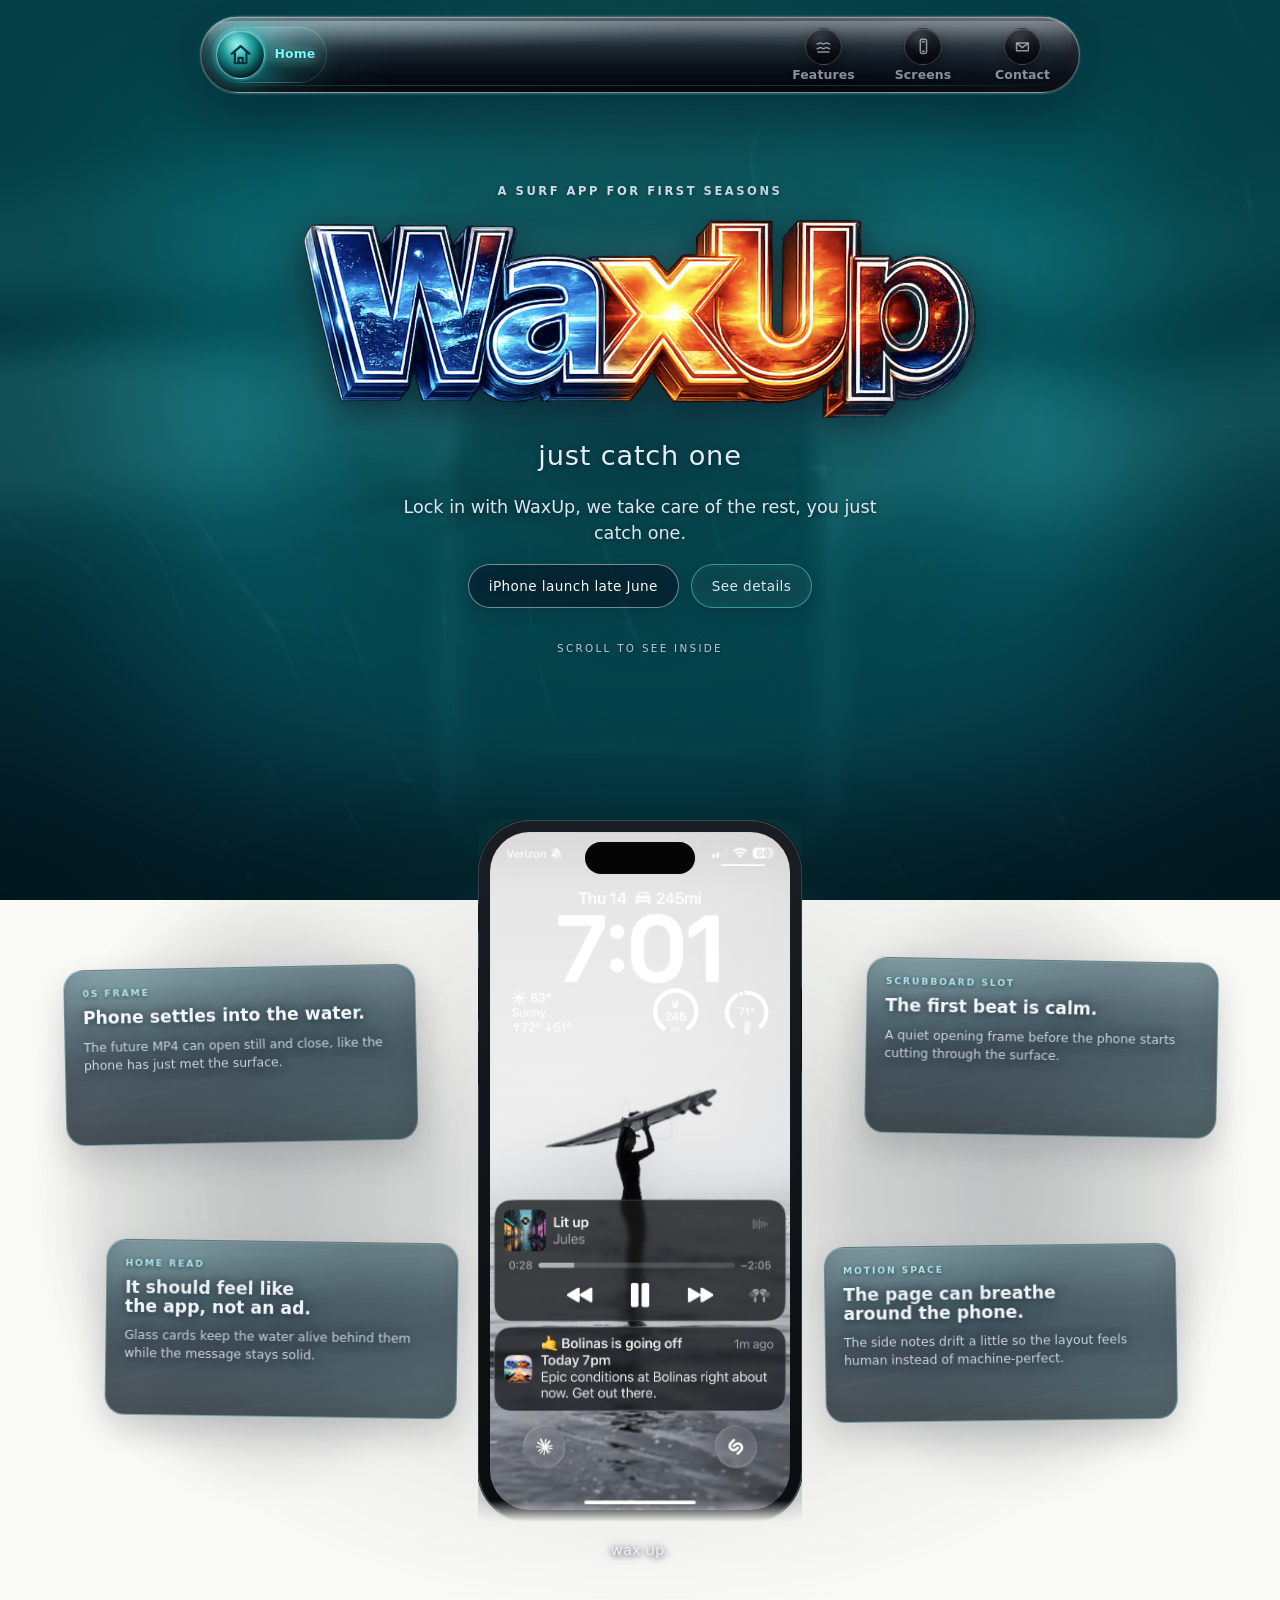
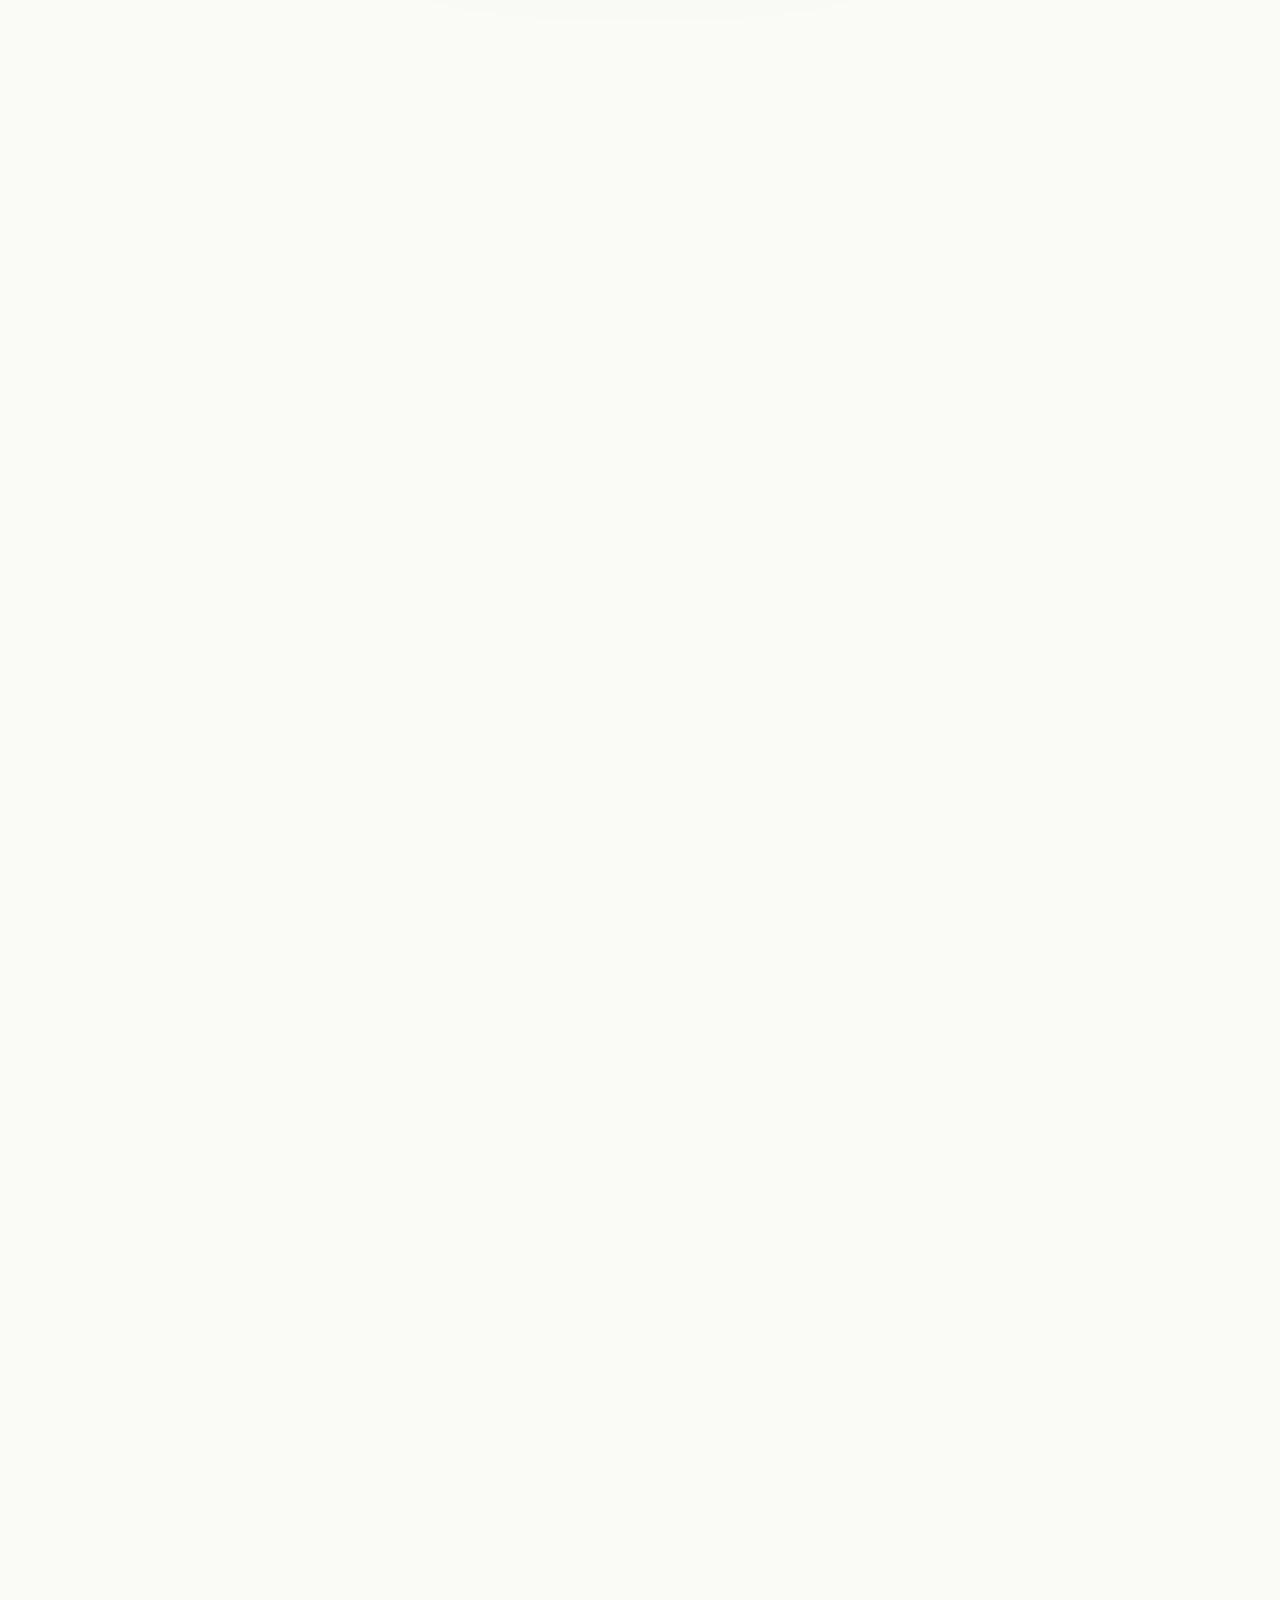
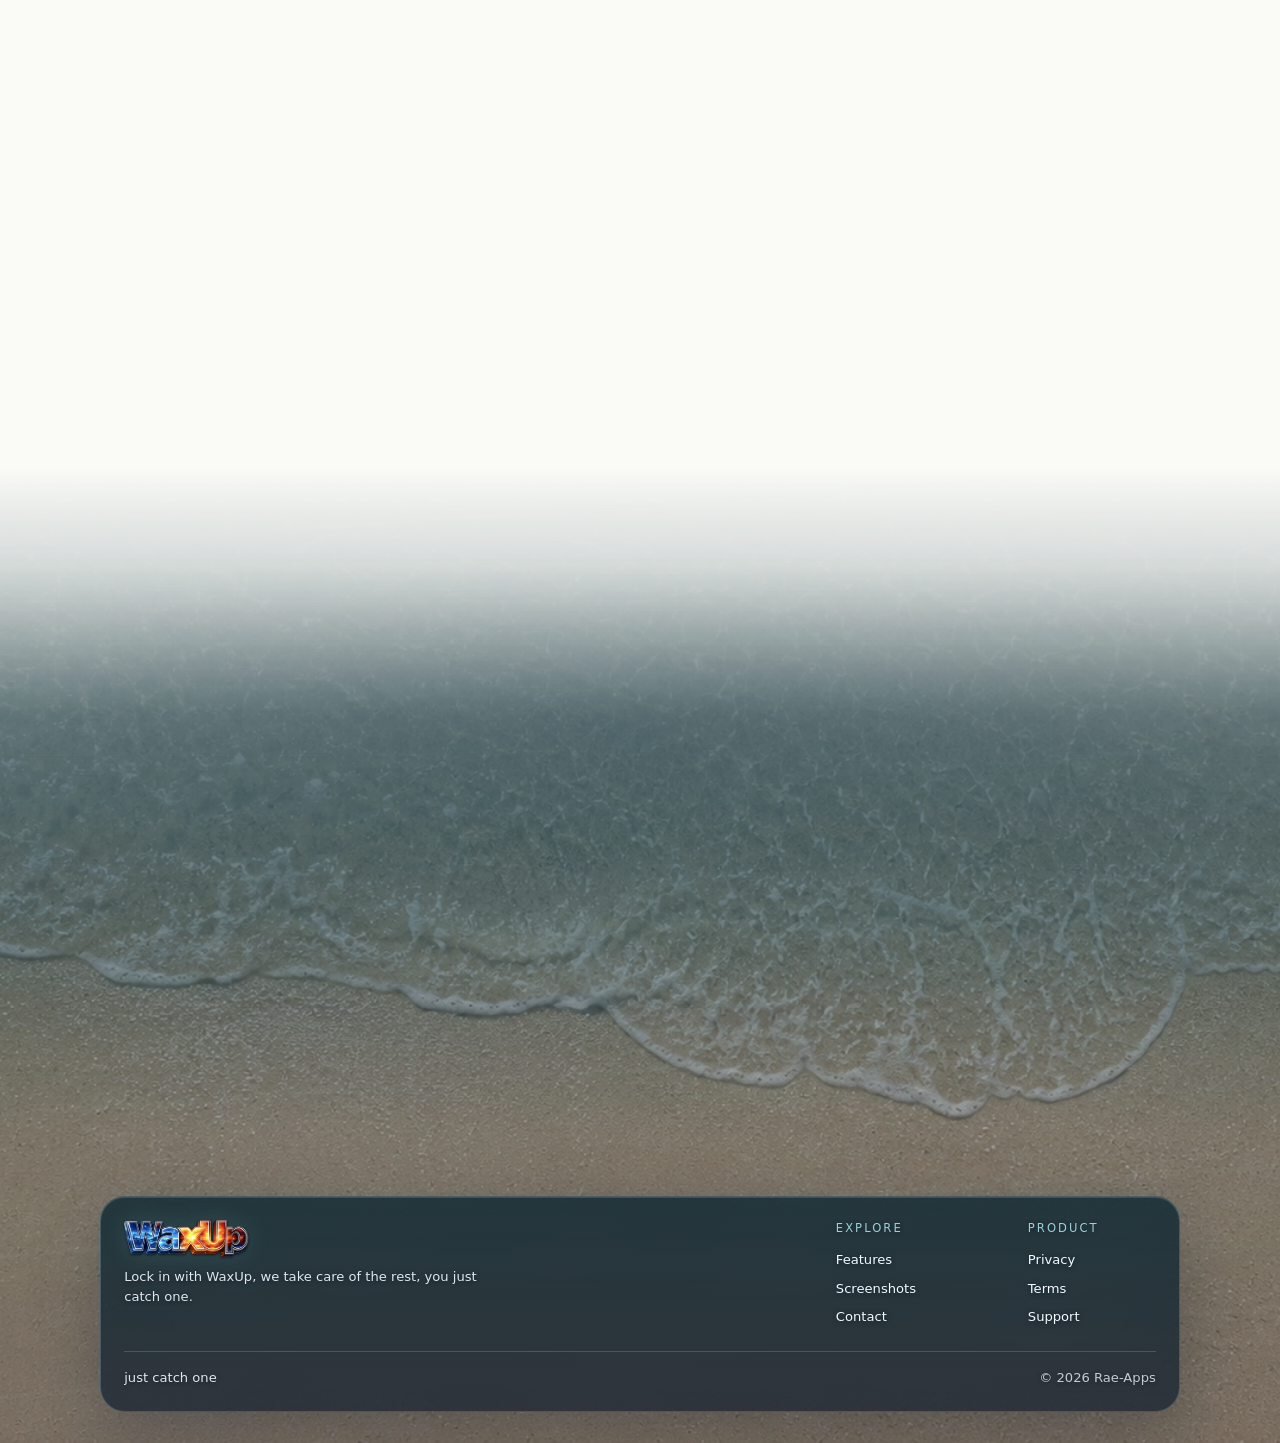
==== commit 8f753cb2: "Restore mobile iPhone chrome" ====
--- a/index.html
+++ b/index.html
@@ -1,4 +1,4 @@
-<!DOCTYPE html><html lang="en"> <head><meta charset="UTF-8"><meta name="viewport" content="width=device-width, initial-scale=1.0"><meta name="description" content="WaxUp translates surf forecasts into beginner-friendly guidance. Lock in with WaxUp, we take care of the rest, you just catch one. Launching late June 2026."><meta name="generator" content="Astro v4.16.19"><link rel="canonical" href="https://jcali86.github.io/"><link rel="icon" type="image/svg+xml" href="/favicon.svg"><!-- Open Graph --><meta property="og:title" content="WaxUp — just catch one"><meta property="og:description" content="WaxUp translates surf forecasts into beginner-friendly guidance. Lock in with WaxUp, we take care of the rest, you just catch one. Launching late June 2026."><meta property="og:url" content="https://jcali86.github.io/"><meta property="og:type" content="website"><meta property="og:site_name" content="WaxUp"><title>WaxUp — just catch one</title><meta name="astro-view-transitions-enabled" content="true"><meta name="astro-view-transitions-fallback" content="animate"><link rel="stylesheet" href="/_astro/contact.CEMAoiWr.css">
+<!DOCTYPE html><html lang="en"> <head><meta charset="UTF-8"><meta name="viewport" content="width=device-width, initial-scale=1.0"><meta name="description" content="WaxUp translates surf forecasts into beginner-friendly guidance. Lock in with WaxUp, we take care of the rest, you just catch one. Launching late June 2026."><meta name="generator" content="Astro v4.16.19"><link rel="canonical" href="https://jcali86.github.io/"><link rel="icon" type="image/svg+xml" href="/favicon.svg"><!-- Open Graph --><meta property="og:title" content="WaxUp — just catch one"><meta property="og:description" content="WaxUp translates surf forecasts into beginner-friendly guidance. Lock in with WaxUp, we take care of the rest, you just catch one. Launching late June 2026."><meta property="og:url" content="https://jcali86.github.io/"><meta property="og:type" content="website"><meta property="og:site_name" content="WaxUp"><title>WaxUp — just catch one</title><meta name="astro-view-transitions-enabled" content="true"><meta name="astro-view-transitions-fallback" content="animate"><link rel="stylesheet" href="/_astro/contact.CdhaaYOQ.css">
 <link rel="stylesheet" href="/_astro/index.BzYo4JsY.css"><script type="module" src="/_astro/hoisted.B77uY_Zw.js"></script></head> <body class="min-h-screen flex flex-col ocean-page"> <waxup-water-surface data-water-surface aria-hidden="true"> <div class="water-fallback" data-water-fallback></div> </waxup-water-surface>   <div class="placeholder-wrapper" aria-hidden="true" data-astro-cid-emlgozs3>  <div class="placeholder-light" data-astro-cid-emlgozs3></div>  <div class="placeholder-reflection" data-astro-cid-emlgozs3></div> </div>  <div class="bg-surface" aria-hidden="true"></div> <nav class="top-nav" aria-label="Primary"> <a class="nav-home-tab is-active" href="/" aria-current="page"> <span class="nav-icon nav-icon-home" aria-hidden="true"> <svg viewBox="0 0 24 24" fill="none" stroke="currentColor" stroke-width="2.1" stroke-linecap="round" stroke-linejoin="round"> <path d="M3.5 11.2 12 4l8.5 7.2"></path> <path d="M6.5 10.5V20h11v-9.5"></path> <path d="M10 20v-5h4v5"></path> </svg> </span> <span class="nav-home-copy"> <span class="nav-home-label">Home</span> </span> <span class="nav-home-mobile-label">Home</span> </a> <span class="nav-center-wordmark" aria-hidden="true"> <span class="brand-logo brand-logo-sm nav-wordmark nav-wordmark-center" aria-label="WaxUp"><img class="brand-logo-img" src="/brand/waxup-logo-placeholder.png" width="1196" height="353" alt="WaxUp" decoding="async"></span> </span> <ul class="nav-links"> <li> <a href="/features"> <span class="nav-icon" aria-hidden="true"> <svg viewBox="0 0 24 24" fill="none" stroke="currentColor" stroke-width="1.9" stroke-linecap="round" stroke-linejoin="round"> <path d="M4 15c2 0 2-1.5 4-1.5S10 15 12 15s2-1.5 4-1.5S18 15 20 15"></path> <path d="M4 9c2 0 2-1.5 4-1.5S10 9 12 9s2-1.5 4-1.5S18 9 20 9"></path> <path d="M5 19h14"></path> </svg> </span> <span class="nav-link-label">Features</span> </a> </li> <li> <a href="/screenshots"> <span class="nav-icon" aria-hidden="true"> <svg viewBox="0 0 24 24" fill="none" stroke="currentColor" stroke-width="1.9" stroke-linecap="round" stroke-linejoin="round"> <rect x="8" y="3" width="8" height="18" rx="2.2"></rect> <path d="M11 6h2"></path> <path d="M11 18h2"></path> </svg> </span> <span class="nav-link-label">Screens</span> </a> </li> <li> <a href="/contact"> <span class="nav-icon" aria-hidden="true"> <svg viewBox="0 0 24 24" fill="none" stroke="currentColor" stroke-width="1.9" stroke-linecap="round" stroke-linejoin="round"> <path d="M4.5 7.5h15v10h-15z"></path> <path d="m5.5 8.5 6.5 5 6.5-5"></path> </svg> </span> <span class="nav-link-label">Contact</span> </a> </li> </ul> </nav>  <section class="hero-intro"> <div class="hero-sea-life" aria-hidden="true"> <svg viewBox="0 0 220 88" fill="none" role="img"> <path d="M14 53c26-16 53-23 82-20 7-13 18-23 34-29-4 14-2 25 6 33 25 6 47 18 70 36-26-3-48-7-68-12-14 12-30 18-50 17 11-8 18-16 21-25-29-4-60-4-95 0Z" fill="currentColor"></path> <path d="M74 34c-11-10-25-18-42-25 5 16 14 29 28 39" stroke="currentColor" stroke-width="10" stroke-linecap="round" opacity=".64"></path> </svg> </div> <p class="eyebrow">A surf app for first seasons</p> <h1 class="hero-mark"> <span class="brand-logo brand-logo-xl brand-logo-halo" aria-label="WaxUp"><img class="brand-logo-img" src="/brand/waxup-logo-placeholder.png" width="1196" height="353" alt="WaxUp" decoding="async"></span> </h1> <p class="tagline">just catch one</p> <p class="promise">
 Lock in with WaxUp, we take care of the rest, you just catch one.
 </p> <div class="hero-actions"> <span class="cta-pill" role="note">iPhone launch late June</span> <a class="cta-pill cta-pill-secondary" href="/features">See details</a> </div> <p class="scroll-hint" aria-hidden="true">Scroll to see inside</p> </section> <section class="phone-stage" id="phone-stage"> <div class="phone-stage-pin"> <div class="phone-stage-composition"> <div class="phone-side-copy phone-side-copy-left"> <div class="phone-copy-slot phone-copy-slot-left-top"> <aside class="phone-stage-note is-active" data-stage-copy="splash" aria-hidden="false"> <p class="phone-stage-note-kicker">0s frame</p> <h2>Phone settles into the water.</h2> <p>The future MP4 can open still and close, like the phone has just met the surface.</p> </aside><aside class="phone-stage-note" data-stage-copy="storm" aria-hidden="true"> <p class="phone-stage-note-kicker">today</p> <h2>The ocean gets translated first.</h2> <p>The app turns the raw read into one clear call before you leave.</p> </aside><aside class="phone-stage-note" data-stage-copy="favorites" aria-hidden="true"> <p class="phone-stage-note-kicker">watchlist</p> <h2>Your beaches stay on deck.</h2> <p>WaxUp keeps checking the spots you actually use.</p> </aside><aside class="phone-stage-note" data-stage-copy="log" aria-hidden="true"> <p class="phone-stage-note-kicker">memory</p> <h2>The session becomes signal.</h2> <p>Bad days and good days both teach WaxUp what belongs to you.</p> </aside><aside class="phone-stage-note" data-stage-copy="gear" aria-hidden="true"> <p class="phone-stage-note-kicker">before you go</p> <h2>Grab the right setup.</h2> <p>Board, suit, wax, and leash stay practical instead of aspirational.</p> </aside><aside class="phone-stage-note" data-stage-copy="home" aria-hidden="true"> <p class="phone-stage-note-kicker">end card</p> <h2>It starts on the lockscreen.</h2> <p>WaxUp is the first thing you see, before the day even begins.</p> </aside> </div><div class="phone-copy-slot phone-copy-slot-left-bottom"> <aside class="phone-stage-note is-active" data-stage-copy="splash" aria-hidden="false"> <p class="phone-stage-note-kicker">home read</p> <h2>It should feel like the app, not an ad.</h2> <p>Glass cards keep the water alive behind them while the message stays solid.</p> </aside><aside class="phone-stage-note" data-stage-copy="storm" aria-hidden="true"> <p class="phone-stage-note-kicker">water safety</p> <h2>Dirty water has a place.</h2> <p>Runoff, storm energy, and local risk sit inside the same verdict.</p> </aside><aside class="phone-stage-note" data-stage-copy="favorites" aria-hidden="true"> <p class="phone-stage-note-kicker">quiet monitoring</p> <h2>No tab hopping required.</h2> <p>The useful spots stay warm in the background until one is worth it.</p> </aside><aside class="phone-stage-note" data-stage-copy="log" aria-hidden="true"> <p class="phone-stage-note-kicker">after the paddle</p> <h2>Keep the human part.</h2> <p>A quick note beats a perfect spreadsheet when you are tired and sandy.</p> </aside><aside class="phone-stage-note" data-stage-copy="gear" aria-hidden="true"> <p class="phone-stage-note-kicker">beginner-safe</p> <h2>First buys stay grounded.</h2> <p>The app points at gear that helps you get waves, not just look ready.</p> </aside><aside class="phone-stage-note" data-stage-copy="home" aria-hidden="true"> <p class="phone-stage-note-kicker">one glance</p> <h2>The call stays simple.</h2> <p>Good for you, wait, or stay out. The rest can live one tap deeper.</p> </aside> </div> </div> <div class="phone-stage-device"> <div class="phone-chassis-frame"> <div class="phone-chassis-body"> <div class="phone-viewport">   <div class="phone-screen-layer is-active" data-screen-id="splash"> <div class="splash-placeholder"> <div class="splash-fallback"> <span class="splash-mark">WaxUp</span> <p class="splash-tagline">just catch one</p> </div> <img class="splash-image" src="/screens/lockscreen.png" alt="" aria-hidden="true" onerror="this.remove()"> </div>  </div> <div class="phone-screen-layer" data-screen-id="storm">  <div class="screen-image-frame"> <img class="screen-image" src="/screens/beach-dark.png" alt="" aria-hidden="true" onerror="this.remove()"> </div>  </div> <div class="phone-screen-layer" data-screen-id="favorites">  <div class="screen-image-frame"> <img class="screen-image" src="/screens/spots-dark.png" alt="" aria-hidden="true" onerror="this.remove()"> </div>  </div> <div class="phone-screen-layer" data-screen-id="log">  <div class="screen-placeholder"> <p class="screen-eyebrow">Surf Log</p> <h3>Last session</h3> <ul> <li><span>Date</span><span class="tabular">May 5</span></li> <li><span>Length</span><span class="tabular">30 min</span></li> <li><span>Spot</span><span>Bolinas</span></li> <li><span>Feel</span><span>Rough</span></li> </ul> <p class="screen-detail">Auto-tagged: 6.5 ft, low tide, storm. WaxUp learns what days were yours.</p> </div>  </div> <div class="phone-screen-layer" data-screen-id="gear">  <div class="screen-image-frame"> <img class="screen-image" src="/screens/gear-dark.png" alt="" aria-hidden="true" onerror="this.remove()"> </div>  </div> <div class="phone-screen-layer" data-screen-id="home">  <div class="screen-image-frame"> <img class="screen-image" src="/screens/end-lockscreen.png" alt="" aria-hidden="true" onerror="this.remove()"> </div>  </div>   <div class="phone-alerts" aria-hidden="true"> <div class="phone-alert phone-alert-left" data-stage-alert="storm"> <span class="phone-alert-label">Water alert</span> <span class="phone-alert-detail">Stay out</span> </div><div class="phone-alert phone-alert-right" data-stage-alert="favorites"> <span class="phone-alert-label">Best Window</span> <span class="phone-alert-detail">8:10 AM</span> </div><div class="phone-alert phone-alert-left" data-stage-alert="log"> <span class="phone-alert-label">Surf Log</span> <span class="phone-alert-detail">May 5 saved</span> </div><div class="phone-alert phone-alert-right" data-stage-alert="gear"> <span class="phone-alert-label">Gear</span> <span class="phone-alert-detail">4/3 wetsuit</span> </div> </div> <div class="phone-island" aria-hidden="true"></div> </div> <span class="phone-btn phone-btn-mute" aria-hidden="true"></span> <span class="phone-btn phone-btn-vol-up" aria-hidden="true"></span> <span class="phone-btn phone-btn-vol-down" aria-hidden="true"></span> <span class="phone-btn phone-btn-power" aria-hidden="true"></span> </div> </div> <p class="phone-caption" aria-live="polite">wax up.</p> </div> <div class="phone-side-copy phone-side-copy-right"> <div class="phone-copy-slot phone-copy-slot-right-top"> <aside class="phone-stage-note is-active" data-stage-copy="splash" aria-hidden="false"> <p class="phone-stage-note-kicker">scrubboard slot</p> <h2>The first beat is calm.</h2> <p>A quiet opening frame before the phone starts cutting through the surface.</p> </aside><aside class="phone-stage-note" data-stage-copy="storm" aria-hidden="true"> <p class="phone-stage-note-kicker">safety</p> <h2>Stay out means stay out.</h2> <p>Water quality, storm energy, and beginner risk sit inside the verdict.</p> </aside><aside class="phone-stage-note" data-stage-copy="favorites" aria-hidden="true"> <p class="phone-stage-note-kicker">return window</p> <h2>Come back when one opens.</h2> <p>The side copy can call out the next good window beside the moving phone.</p> </aside><aside class="phone-stage-note" data-stage-copy="log" aria-hidden="true"> <p class="phone-stage-note-kicker">afterward</p> <h2>Log the water you actually felt.</h2> <p>This panel will line up with the future MP4 frame for the surf log state.</p> </aside><aside class="phone-stage-note" data-stage-copy="gear" aria-hidden="true"> <p class="phone-stage-note-kicker">gear read</p> <h2>The small stuff matters.</h2> <p>The future video can scrub through this state while the copy holds steady.</p> </aside><aside class="phone-stage-note" data-stage-copy="home" aria-hidden="true"> <p class="phone-stage-note-kicker">final beat</p> <h2>Then you wax up.</h2> <p>Ready before you are.</p> </aside> </div><div class="phone-copy-slot phone-copy-slot-right-bottom"> <aside class="phone-stage-note is-active" data-stage-copy="splash" aria-hidden="false"> <p class="phone-stage-note-kicker">motion space</p> <h2>The page can breathe around the phone.</h2> <p>The side notes drift a little so the layout feels human instead of machine-perfect.</p> </aside><aside class="phone-stage-note" data-stage-copy="storm" aria-hidden="true"> <p class="phone-stage-note-kicker">beginner lens</p> <h2>Risk is personal.</h2> <p>Same break, different answer depending on your level and comfort.</p> </aside><aside class="phone-stage-note" data-stage-copy="favorites" aria-hidden="true"> <p class="phone-stage-note-kicker">local feel</p> <h2>Small breaks still matter.</h2> <p>The list can hold your real beaches, not just the famous ones.</p> </aside><aside class="phone-stage-note" data-stage-copy="log" aria-hidden="true"> <p class="phone-stage-note-kicker">pattern building</p> <h2>Your next call gets sharper.</h2> <p>WaxUp remembers what worked without turning the beach into homework.</p> </aside><aside class="phone-stage-note" data-stage-copy="gear" aria-hidden="true"> <p class="phone-stage-note-kicker">cold-water logic</p> <h2>Comfort changes the session.</h2> <p>A good suit, wax, or leash can turn a maybe into a useful paddle.</p> </aside><aside class="phone-stage-note" data-stage-copy="home" aria-hidden="true"> <p class="phone-stage-note-kicker">launch path</p> <h2>Clean home, deeper pages.</h2> <p>The homepage shows the feeling. Details can open like screens in the app.</p> </aside> </div> </div> </div> </div> </section>  <section class="shore-arrival" aria-hidden="true" data-astro-cid-6nltt75m> <div class="shore-waterline" data-astro-cid-6nltt75m></div> <div class="shore-tide" data-astro-cid-6nltt75m></div> <div class="shore-sand" data-astro-cid-6nltt75m></div> </section>  <footer class="site-footer"> <div class="footer-beach" aria-hidden="true"></div> <div class="footer-panel"> <div class="footer-grid"> <div class="footer-brand"> <a href="/" class="brand-logo brand-logo-sm footer-wordmark" aria-label="WaxUp home"><img class="brand-logo-img" src="/brand/waxup-logo-placeholder.png" width="1196" height="353" alt="WaxUp" decoding="async"></a> <p>Lock in with WaxUp, we take care of the rest, you just catch one.</p> </div> <div class="footer-column"> <h2>Explore</h2> <a href="/features">Features</a> <a href="/screenshots">Screenshots</a> <a href="/contact">Contact</a> </div> <div class="footer-column"> <h2>Product</h2> <a href="/privacy">Privacy</a> <a href="/terms">Terms</a> <a href="mailto:support@rae-apps.com">Support</a> </div> </div> <div class="footer-bottom"> <span>just catch one</span> <span class="copyright">© 2026 Rae-Apps</span> </div> </div> </footer>  </body></html>
--- a/_astro/contact.CdhaaYOQ.css
+++ b/_astro/contact.CdhaaYOQ.css
@@ -0,0 +1 @@
+:root{--brand-gradient: linear-gradient(135deg, #C2421A 0%, #552842 50%, #0E1E3D 100%);--brand-electric: #79FAF7;--day-bg: #FAFAF7;--day-sky: #B8E0F4;--day-blue: #5DCFF5;--day-sun: #FFE45E;--day-tangerine: #F08F4A;--day-ink: #1A1612;--night-bg: #051427;--night-surface: #0B1E3A;--night-moon: #5EB5E0;--night-electric: #79FAF7;--night-highlight: #E8F2FA;--surface-bg: var(--day-bg);--surface-text: var(--day-ink);--surface-accent: var(--day-blue)}@media (prefers-color-scheme: dark){:root{--surface-bg: var(--night-bg);--surface-text: var(--night-highlight);--surface-accent: var(--night-electric)}}:root[data-mode=light]{--surface-bg: var(--day-bg);--surface-text: var(--day-ink);--surface-accent: var(--day-blue)}:root[data-mode=dark]{--surface-bg: var(--night-bg);--surface-text: var(--night-highlight);--surface-accent: var(--night-electric)}*,:before,:after{--tw-border-spacing-x: 0;--tw-border-spacing-y: 0;--tw-translate-x: 0;--tw-translate-y: 0;--tw-rotate: 0;--tw-skew-x: 0;--tw-skew-y: 0;--tw-scale-x: 1;--tw-scale-y: 1;--tw-pan-x: ;--tw-pan-y: ;--tw-pinch-zoom: ;--tw-scroll-snap-strictness: proximity;--tw-gradient-from-position: ;--tw-gradient-via-position: ;--tw-gradient-to-position: ;--tw-ordinal: ;--tw-slashed-zero: ;--tw-numeric-figure: ;--tw-numeric-spacing: ;--tw-numeric-fraction: ;--tw-ring-inset: ;--tw-ring-offset-width: 0px;--tw-ring-offset-color: #fff;--tw-ring-color: rgb(59 130 246 / .5);--tw-ring-offset-shadow: 0 0 #0000;--tw-ring-shadow: 0 0 #0000;--tw-shadow: 0 0 #0000;--tw-shadow-colored: 0 0 #0000;--tw-blur: ;--tw-brightness: ;--tw-contrast: ;--tw-grayscale: ;--tw-hue-rotate: ;--tw-invert: ;--tw-saturate: ;--tw-sepia: ;--tw-drop-shadow: ;--tw-backdrop-blur: ;--tw-backdrop-brightness: ;--tw-backdrop-contrast: ;--tw-backdrop-grayscale: ;--tw-backdrop-hue-rotate: ;--tw-backdrop-invert: ;--tw-backdrop-opacity: ;--tw-backdrop-saturate: ;--tw-backdrop-sepia: ;--tw-contain-size: ;--tw-contain-layout: ;--tw-contain-paint: ;--tw-contain-style: }::backdrop{--tw-border-spacing-x: 0;--tw-border-spacing-y: 0;--tw-translate-x: 0;--tw-translate-y: 0;--tw-rotate: 0;--tw-skew-x: 0;--tw-skew-y: 0;--tw-scale-x: 1;--tw-scale-y: 1;--tw-pan-x: ;--tw-pan-y: ;--tw-pinch-zoom: ;--tw-scroll-snap-strictness: proximity;--tw-gradient-from-position: ;--tw-gradient-via-position: ;--tw-gradient-to-position: ;--tw-ordinal: ;--tw-slashed-zero: ;--tw-numeric-figure: ;--tw-numeric-spacing: ;--tw-numeric-fraction: ;--tw-ring-inset: ;--tw-ring-offset-width: 0px;--tw-ring-offset-color: #fff;--tw-ring-color: rgb(59 130 246 / .5);--tw-ring-offset-shadow: 0 0 #0000;--tw-ring-shadow: 0 0 #0000;--tw-shadow: 0 0 #0000;--tw-shadow-colored: 0 0 #0000;--tw-blur: ;--tw-brightness: ;--tw-contrast: ;--tw-grayscale: ;--tw-hue-rotate: ;--tw-invert: ;--tw-saturate: ;--tw-sepia: ;--tw-drop-shadow: ;--tw-backdrop-blur: ;--tw-backdrop-brightness: ;--tw-backdrop-contrast: ;--tw-backdrop-grayscale: ;--tw-backdrop-hue-rotate: ;--tw-backdrop-invert: ;--tw-backdrop-opacity: ;--tw-backdrop-saturate: ;--tw-backdrop-sepia: ;--tw-contain-size: ;--tw-contain-layout: ;--tw-contain-paint: ;--tw-contain-style: }*,:before,:after{box-sizing:border-box;border-width:0;border-style:solid;border-color:#e5e7eb}:before,:after{--tw-content: ""}html,:host{line-height:1.5;-webkit-text-size-adjust:100%;-moz-tab-size:4;-o-tab-size:4;tab-size:4;font-family:-apple-system,BlinkMacSystemFont,SF Pro Display,Segoe UI,system-ui,sans-serif;font-feature-settings:normal;font-variation-settings:normal;-webkit-tap-highlight-color:transparent}body{margin:0;line-height:inherit}hr{height:0;color:inherit;border-top-width:1px}abbr:where([title]){-webkit-text-decoration:underline dotted;text-decoration:underline dotted}h1,h2,h3,h4,h5,h6{font-size:inherit;font-weight:inherit}a{color:inherit;text-decoration:inherit}b,strong{font-weight:bolder}code,kbd,samp,pre{font-family:ui-monospace,SFMono-Regular,Menlo,Monaco,Consolas,Liberation Mono,Courier New,monospace;font-feature-settings:normal;font-variation-settings:normal;font-size:1em}small{font-size:80%}sub,sup{font-size:75%;line-height:0;position:relative;vertical-align:baseline}sub{bottom:-.25em}sup{top:-.5em}table{text-indent:0;border-color:inherit;border-collapse:collapse}button,input,optgroup,select,textarea{font-family:inherit;font-feature-settings:inherit;font-variation-settings:inherit;font-size:100%;font-weight:inherit;line-height:inherit;letter-spacing:inherit;color:inherit;margin:0;padding:0}button,select{text-transform:none}button,input:where([type=button]),input:where([type=reset]),input:where([type=submit]){-webkit-appearance:button;background-color:transparent;background-image:none}:-moz-focusring{outline:auto}:-moz-ui-invalid{box-shadow:none}progress{vertical-align:baseline}::-webkit-inner-spin-button,::-webkit-outer-spin-button{height:auto}[type=search]{-webkit-appearance:textfield;outline-offset:-2px}::-webkit-search-decoration{-webkit-appearance:none}::-webkit-file-upload-button{-webkit-appearance:button;font:inherit}summary{display:list-item}blockquote,dl,dd,h1,h2,h3,h4,h5,h6,hr,figure,p,pre{margin:0}fieldset{margin:0;padding:0}legend{padding:0}ol,ul,menu{list-style:none;margin:0;padding:0}dialog{padding:0}textarea{resize:vertical}input::-moz-placeholder,textarea::-moz-placeholder{opacity:1;color:#9ca3af}input::placeholder,textarea::placeholder{opacity:1;color:#9ca3af}button,[role=button]{cursor:pointer}:disabled{cursor:default}img,svg,video,canvas,audio,iframe,embed,object{display:block;vertical-align:middle}img,video{max-width:100%;height:auto}[hidden]:where(:not([hidden=until-found])){display:none}.container{width:100%}@media (min-width: 640px){.container{max-width:640px}}@media (min-width: 768px){.container{max-width:768px}}@media (min-width: 1024px){.container{max-width:1024px}}@media (min-width: 1280px){.container{max-width:1280px}}@media (min-width: 1536px){.container{max-width:1536px}}.visible{visibility:visible}.collapse{visibility:collapse}.static{position:static}.fixed{position:fixed}.absolute{position:absolute}.relative{position:relative}.sticky{position:sticky}.isolate{isolation:isolate}.block{display:block}.flex{display:flex}.grid{display:grid}.hidden{display:none}.min-h-screen{min-height:100vh}.transform{transform:translate(var(--tw-translate-x),var(--tw-translate-y)) rotate(var(--tw-rotate)) skew(var(--tw-skew-x)) skewY(var(--tw-skew-y)) scaleX(var(--tw-scale-x)) scaleY(var(--tw-scale-y))}.resize{resize:both}.flex-col{flex-direction:column}.rounded{border-radius:.25rem}.border{border-width:1px}.uppercase{text-transform:uppercase}.italic{font-style:italic}.shadow{--tw-shadow: 0 1px 3px 0 rgb(0 0 0 / .1), 0 1px 2px -1px rgb(0 0 0 / .1);--tw-shadow-colored: 0 1px 3px 0 var(--tw-shadow-color), 0 1px 2px -1px var(--tw-shadow-color);box-shadow:var(--tw-ring-offset-shadow, 0 0 #0000),var(--tw-ring-shadow, 0 0 #0000),var(--tw-shadow)}.outline{outline-style:solid}.ring{--tw-ring-offset-shadow: var(--tw-ring-inset) 0 0 0 var(--tw-ring-offset-width) var(--tw-ring-offset-color);--tw-ring-shadow: var(--tw-ring-inset) 0 0 0 calc(3px + var(--tw-ring-offset-width)) var(--tw-ring-color);box-shadow:var(--tw-ring-offset-shadow),var(--tw-ring-shadow),var(--tw-shadow, 0 0 #0000)}.blur{--tw-blur: blur(8px);filter:var(--tw-blur) var(--tw-brightness) var(--tw-contrast) var(--tw-grayscale) var(--tw-hue-rotate) var(--tw-invert) var(--tw-saturate) var(--tw-sepia) var(--tw-drop-shadow)}.drop-shadow{--tw-drop-shadow: drop-shadow(0 1px 2px rgb(0 0 0 / .1)) drop-shadow(0 1px 1px rgb(0 0 0 / .06));filter:var(--tw-blur) var(--tw-brightness) var(--tw-contrast) var(--tw-grayscale) var(--tw-hue-rotate) var(--tw-invert) var(--tw-saturate) var(--tw-sepia) var(--tw-drop-shadow)}.filter{filter:var(--tw-blur) var(--tw-brightness) var(--tw-contrast) var(--tw-grayscale) var(--tw-hue-rotate) var(--tw-invert) var(--tw-saturate) var(--tw-sepia) var(--tw-drop-shadow)}.transition{transition-property:color,background-color,border-color,text-decoration-color,fill,stroke,opacity,box-shadow,transform,filter,backdrop-filter;transition-timing-function:cubic-bezier(.4,0,.2,1);transition-duration:.15s}:root{color-scheme:light dark}html{-webkit-font-smoothing:antialiased;-moz-osx-font-smoothing:grayscale;text-rendering:optimizeLegibility;background:var(--surface-bg);color:var(--surface-text)}body{margin:0;padding:0;font-family:-apple-system,BlinkMacSystemFont,SF Pro Display,Segoe UI,system-ui,sans-serif;color:var(--surface-text)}body.ocean-page{--surface-bg: var(--night-bg);--surface-text: var(--night-highlight);--surface-accent: var(--night-electric);color:var(--surface-text)}a{color:inherit;text-decoration:none}.tabular{font-variant-numeric:tabular-nums}.gradient-text{background-image:var(--brand-gradient);-webkit-background-clip:text;background-clip:text;color:transparent;background-color:#c2421a}.wordmark-halo{position:relative;display:inline-block}.wordmark-halo:before{content:"";position:absolute;inset:-15% -10%;background:radial-gradient(ellipse 70% 80% at 75% 50%,#79faf738,#79faf700 60%);z-index:-1;pointer-events:none;opacity:0}:root[data-mode=dark] .wordmark-halo:before{opacity:1}@media (prefers-color-scheme: dark){:root:not([data-mode=light]) .wordmark-halo:before{opacity:1}}.brand-logo{position:relative;display:inline-flex;align-items:center;justify-content:center;line-height:0;vertical-align:middle}.brand-logo-img{display:block;width:var(--brand-logo-width, 16rem);height:auto;max-width:100%;filter:drop-shadow(0 2px 2px rgba(0,0,0,.5)) drop-shadow(0 0 20px rgba(121,250,247,.16))}.brand-logo-sm{--brand-logo-width: 6.4rem}.brand-logo-md{--brand-logo-width: 14rem}.brand-logo-lg{--brand-logo-width: min(28rem, 78vw)}.brand-logo-xl{--brand-logo-width: min(47rem, 86vw)}.brand-logo-halo:before{content:"";position:absolute;z-index:-1;inset:3% 7% 8%;border-radius:999px;background:radial-gradient(ellipse at 36% 50%,rgba(72,184,255,.18),transparent 56%),radial-gradient(ellipse at 64% 50%,rgba(255,128,38,.16),transparent 56%),radial-gradient(ellipse at center,rgba(121,250,247,.12),transparent 68%);filter:blur(18px);pointer-events:none}.brand-logo-halo .brand-logo-img{filter:drop-shadow(0 8px 18px rgba(2,18,27,.62)) drop-shadow(0 0 30px rgba(121,250,247,.2))}.teal-torch{color:#fff;text-shadow:0 0 1px rgba(0,0,0,.4),0 0 4px rgba(121,250,247,.9),0 0 16px rgba(121,250,247,.6);font-weight:700;letter-spacing:.02em}.chip{display:inline-flex;align-items:center;gap:.375rem;padding:.2rem .55rem;border-radius:9999px;font-size:.6875rem;font-weight:600;letter-spacing:.01em;white-space:nowrap;line-height:1.2}.chip-go{background:#5dcff52e;color:#1b89b8}.chip-caution{background:#f08f4a33;color:#b85b1e}.chip-stop{background:#dc354526;color:#b72436}:root[data-mode=dark] .chip-go{background:#79faf726;color:var(--night-electric)}:root[data-mode=dark] .chip-caution{background:#ffe45e33;color:var(--day-sun)}:root[data-mode=dark] .chip-stop{background:#dc354538;color:#ff8a95}@media (prefers-color-scheme: dark){:root:not([data-mode=light]) .chip-go{background:#79faf726;color:var(--night-electric)}:root:not([data-mode=light]) .chip-caution{background:#ffe45e33;color:var(--day-sun)}:root:not([data-mode=light]) .chip-stop{background:#dc354538;color:#ff8a95}}.glass-dark{background:linear-gradient(180deg,#0a1628eb,#050b14f5);border:1px solid rgba(121,250,247,.08);backdrop-filter:blur(20px);-webkit-backdrop-filter:blur(20px);box-shadow:inset 0 1px #ffffff0a,0 10px 30px #0006}:root{--top-nav-offset: calc(1rem + env(safe-area-inset-top, 0px)) ;--top-nav-height: 4.35rem;--top-nav-bottom-gap: clamp(.75rem, 2vh, 1.15rem);--top-nav-clearance: calc(var(--top-nav-offset) + var(--top-nav-height) + var(--top-nav-bottom-gap));--phone-stage-caption-space: 4.25rem}.bg-surface{position:fixed;inset:0;z-index:-20;background:var(--surface-bg);pointer-events:none}.top-nav{position:fixed;top:var(--top-nav-offset);left:50%;transform:translate(-50%);z-index:30;display:flex;align-items:center;justify-content:space-between;gap:.62rem;width:min(880px,calc(100% - 2rem));min-height:var(--top-nav-height);padding:.44rem .58rem;margin:0;box-sizing:border-box;border-radius:9999px;overflow:hidden;isolation:isolate;background:radial-gradient(ellipse at 13% -10%,rgba(183,244,255,.28),transparent 38%),radial-gradient(ellipse at 92% 0%,rgba(255,255,255,.14),transparent 34%),linear-gradient(92deg,rgba(121,250,247,.11),transparent 22%,transparent 72%,rgba(255,255,255,.045)),linear-gradient(180deg,#5e6871bd,#222a33d6 38%,#080e17e6 78%,#03080feb),#051427b8;border:1px solid rgba(216,229,236,.34);box-shadow:inset 0 1px #ffffff5c,inset 0 16px 28px #ffffff0e,inset 0 -18px 30px #00000061,inset 18px 0 34px #ffffff0b,inset -18px 0 34px #00000029,0 2px #ffffff1a,0 18px 46px #010d1657,0 34px 90px #05142747,0 0 0 1px #79faf71a,0 0 36px #79faf70f;backdrop-filter:blur(30px) saturate(1.24);-webkit-backdrop-filter:blur(30px) saturate(1.24)}.top-nav:before,.top-nav:after{content:"";position:absolute;pointer-events:none}.top-nav:before{z-index:-1;inset:.26rem .46rem auto;height:46%;border-radius:9999px;background:linear-gradient(180deg,rgba(255,255,255,.26),rgba(255,255,255,.055) 48%,transparent),radial-gradient(ellipse at 18% 0%,rgba(183,244,255,.18),transparent 55%);opacity:.86}.top-nav:after{left:1.05rem;right:1.05rem;bottom:.38rem;height:1px;background:linear-gradient(90deg,transparent,rgba(121,250,247,.28) 18%,rgba(255,255,255,.2) 50%,rgba(121,250,247,.22) 82%,transparent);opacity:.76}.nav-center-wordmark{position:absolute;left:50%;top:50%;z-index:3;display:grid;place-items:center;width:10rem;max-width:28%;pointer-events:none;opacity:0;transform:translate(-50%,-37%) scale(.74);transform-origin:50% 50%;transition:opacity .42s cubic-bezier(.2,.75,.2,1),transform .52s cubic-bezier(.2,.75,.2,1),filter .42s ease;filter:blur(7px) saturate(.78)}.nav-center-wordmark:before{content:"";position:absolute;inset:-.42rem -1.05rem;z-index:-1;border-radius:9999px;background:radial-gradient(ellipse at 50% 52%,rgba(121,250,247,.12),transparent 68%),linear-gradient(90deg,transparent,rgba(255,255,255,.055),transparent);opacity:0;transition:opacity .42s ease}.nav-center-wordmark .nav-wordmark-center{--brand-logo-width: min(8.4rem, 100%);justify-content:center}body.nav-logo-docked .nav-center-wordmark{opacity:1;transform:translate(-50%,-50%) scale(1);filter:blur(0) saturate(1.04)}body.nav-logo-docked .nav-center-wordmark:before{opacity:1}:root[data-mode=light] .top-nav{background:linear-gradient(180deg,#ffffffeb,#f8faf9d1 52%,#e4eae9c7),#fafaf7d1;border-color:#0b1e3a1f;box-shadow:inset 0 2px #ffffffc7,inset 0 -2px #0e1e3d1a,0 22px 60px #0e1e3d29}@media (prefers-color-scheme: light){:root:not([data-mode=dark]) .top-nav{background:linear-gradient(180deg,#ffffffeb,#f8faf9d1 52%,#e4eae9c7),#fafaf7d1;border-color:#0b1e3a1f;box-shadow:inset 0 2px #ffffffc7,inset 0 -2px #0e1e3d1a,0 22px 60px #0e1e3d29}}:root body.ocean-page .top-nav{background:radial-gradient(ellipse at 13% -10%,rgba(183,244,255,.28),transparent 38%),radial-gradient(ellipse at 92% 0%,rgba(255,255,255,.14),transparent 34%),linear-gradient(92deg,rgba(121,250,247,.11),transparent 22%,transparent 72%,rgba(255,255,255,.045)),linear-gradient(180deg,#5e6871bd,#222a33d6 38%,#080e17e6 78%,#03080feb),#051427b8;border-color:#d8e5ec57;box-shadow:inset 0 1px #ffffff5c,inset 0 16px 28px #ffffff0e,inset 0 -18px 30px #00000061,inset 18px 0 34px #ffffff0b,inset -18px 0 34px #00000029,0 2px #ffffff1a,0 18px 46px #010d1657,0 34px 90px #05142747,0 0 0 1px #79faf71a,0 0 36px #79faf70f}.nav-home-tab,.nav-links a{position:relative;display:inline-flex;align-items:center;border-radius:9999px;color:#e8f2fab8;isolation:isolate;transition:opacity .2s ease,transform .2s ease,color .2s ease}.nav-home-tab:before,.nav-links a:before{content:"";position:absolute;z-index:-1;inset:.08rem;border-radius:9999px;background:radial-gradient(ellipse at 48% 0%,rgba(183,244,255,.15),transparent 52%),linear-gradient(180deg,#ffffff0e,#ffffff03);border:1px solid rgba(255,255,255,.055);opacity:0;transform:scale(.96);transition:opacity .2s ease,transform .2s ease}.nav-home-tab:after,.nav-links a:after{content:"";position:absolute;left:22%;right:22%;bottom:.22rem;z-index:-1;height:.28rem;border-radius:9999px;background:radial-gradient(ellipse at center,rgba(121,250,247,.46),transparent 68%);filter:blur(5px);opacity:0;transition:opacity .2s ease,transform .2s ease;transform:scaleX(.72)}.nav-home-tab{flex:0 0 auto;gap:.58rem;min-width:6.25rem;min-height:3.45rem;padding:.32rem .78rem .32rem .38rem}.nav-home-tab.is-active{color:var(--night-electric)}.nav-home-tab:hover,.nav-links a:hover{opacity:.96;transform:translateY(-1px)}.nav-home-tab:hover:before,.nav-links a:hover:before{opacity:.64;transform:scale(1)}.nav-home-tab:hover:after,.nav-links a:hover:after{opacity:.34;transform:scaleX(.92)}.nav-icon{width:2.35rem;height:2.35rem;display:grid;place-items:center;flex:none;border-radius:9999px;color:#e8f2fa94;background:radial-gradient(circle at 35% 20%,rgba(255,255,255,.18),transparent 38%),radial-gradient(circle at 50% 76%,rgba(0,0,0,.42),transparent 56%),linear-gradient(180deg,#293039e0,#05090ff0);border:1px solid rgba(255,255,255,.19);box-shadow:inset 0 1px 1px #ffffff3d,inset 0 -12px 18px #0006,0 5px 11px #0000004d,0 0 0 1px #0003}.nav-icon svg{width:1.18rem;height:1.18rem}.nav-icon-home{width:3.05rem;height:3.05rem;color:#07333a;background:radial-gradient(circle at 42% 32%,#79faf7f0,#13c9c399 46%,#062a31e0 76%),#0a3039;border-color:#b7f4ff8c;box-shadow:0 0 0 2px #79faf729,0 0 28px #00eee875,inset 0 1px #ffffff6b,inset 0 -16px 20px #00000052}.nav-icon-home svg{width:1.58rem;height:1.58rem;filter:drop-shadow(0 0 7px rgba(121,250,247,.82))}.nav-home-copy{display:flex;flex-direction:column;gap:.16rem;line-height:1;min-width:2.3rem}.nav-wordmark{--brand-logo-width: 7.15rem;justify-content:flex-start}.nav-wordmark .brand-logo-img{filter:drop-shadow(0 1px 1px rgba(0,0,0,.58)) drop-shadow(0 0 12px rgba(121,250,247,.16)) drop-shadow(0 0 1px rgba(255,255,255,.22))}.nav-home-label,.nav-home-mobile-label,.nav-link-label{font-family:-apple-system,ui-rounded,SF Pro Rounded,system-ui,sans-serif;font-weight:800;letter-spacing:.01em;line-height:1}.nav-home-label{color:var(--night-electric);font-size:.78rem;text-shadow:0 0 2px rgba(0,0,0,.7),0 0 12px rgba(121,250,247,.85),0 0 22px rgba(121,250,247,.48)}.nav-home-mobile-label{display:none;color:var(--night-electric);font-size:.62rem;text-shadow:0 0 2px rgba(0,0,0,.72),0 0 12px rgba(121,250,247,.85),0 0 20px rgba(121,250,247,.44)}.nav-links{flex:1;min-width:0;display:flex;align-items:center;justify-content:flex-end;gap:.32rem;list-style:none;margin:0;padding:0}.nav-links li{min-width:0}.nav-links a{min-width:5.9rem;min-height:3.35rem;flex-direction:column;justify-content:center;gap:.22rem;padding:.22rem .38rem}.nav-links a:hover .nav-icon{color:#b7f4ffeb}.nav-link-label{color:#e8f2fa94;font-size:.78rem;text-shadow:0 1px 3px rgba(5,20,39,.65)}:root[data-mode=light] .nav-home-tab,:root[data-mode=light] .nav-links a{color:#0e1e3d99}:root[data-mode=light] .nav-icon{color:#0e1e3d85;background:radial-gradient(circle at 38% 22%,rgba(255,255,255,.95),transparent 44%),linear-gradient(180deg,#ffffffdb,#e6eae9c7);border-color:#fffc;box-shadow:inset 0 1px 1px #ffffffd9,inset 0 -10px 18px #0e1e3d0f,0 6px 16px #0e1e3d14}:root[data-mode=light] .nav-icon-home{color:#0e1e3d;background:radial-gradient(circle at 44% 30%,#f6fffffa,#c2fbf9c7 50%,#e8f6f4db 78%),#f6fbfb;border-color:#79faf78c;box-shadow:0 0 0 2px #79faf738,0 0 24px #79faf757,inset 0 1px #fffffff5,inset 0 -14px 22px #0e1e3d0d}:root[data-mode=light] .nav-link-label{color:#0e1e3d8c;text-shadow:none}:root[data-mode=light] .nav-home-label{color:var(--night-electric);text-shadow:0 0 10px rgba(121,250,247,.55),0 0 18px rgba(121,250,247,.34)}@media (prefers-color-scheme: light){:root:not([data-mode=dark]) .nav-home-tab,:root:not([data-mode=dark]) .nav-links a{color:#0e1e3d99}:root:not([data-mode=dark]) .nav-icon{color:#0e1e3d85;background:radial-gradient(circle at 38% 22%,rgba(255,255,255,.95),transparent 44%),linear-gradient(180deg,#ffffffdb,#e6eae9c7);border-color:#fffc;box-shadow:inset 0 1px 1px #ffffffd9,inset 0 -10px 18px #0e1e3d0f,0 6px 16px #0e1e3d14}:root:not([data-mode=dark]) .nav-icon-home{color:#0e1e3d;background:radial-gradient(circle at 44% 30%,#f6fffffa,#c2fbf9c7 50%,#e8f6f4db 78%),#f6fbfb;border-color:#79faf78c;box-shadow:0 0 0 2px #79faf738,0 0 24px #79faf757,inset 0 1px #fffffff5,inset 0 -14px 22px #0e1e3d0d}:root:not([data-mode=dark]) .nav-link-label{color:#0e1e3d8c;text-shadow:none}:root:not([data-mode=dark]) .nav-home-label{color:var(--night-electric);text-shadow:0 0 10px rgba(121,250,247,.55),0 0 18px rgba(121,250,247,.34)}}:root body.ocean-page .nav-home-tab,:root body.ocean-page .nav-links a{color:#e8f2fab8}:root body.ocean-page .nav-icon{color:#e8f2fa94;background:radial-gradient(circle at 35% 25%,rgba(255,255,255,.11),transparent 38%),linear-gradient(180deg,#20262ec7,#05090fe6);border-color:#ffffff29;box-shadow:inset 0 1px 1px #ffffff2e,inset 0 -12px 18px #00000057,0 4px 10px #0000003d}:root body.ocean-page .nav-icon-home{color:#07333a;background:radial-gradient(circle at 42% 32%,#79faf7f0,#13c9c399 46%,#062a31e0 76%),#0a3039;border-color:#b7f4ff8c;box-shadow:0 0 0 2px #79faf729,0 0 28px #00eee875,inset 0 1px #ffffff6b,inset 0 -16px 20px #00000052}:root body.ocean-page .nav-link-label{color:#e8f2fa94;text-shadow:0 1px 3px rgba(5,20,39,.65)}:root body.ocean-page .nav-home-label{color:var(--night-electric);text-shadow:0 0 2px rgba(0,0,0,.7),0 0 12px rgba(121,250,247,.85),0 0 22px rgba(121,250,247,.48)}.top-nav .nav-home-tab:not(.is-active) .nav-icon-home{color:#e8f2fa94;background:radial-gradient(circle at 35% 25%,rgba(255,255,255,.11),transparent 38%),linear-gradient(180deg,#20262ec7,#05090fe6);border-color:#ffffff29;box-shadow:inset 0 1px 1px #ffffff2e,inset 0 -12px 18px #00000057,0 4px 10px #0000003d}.top-nav .nav-home-tab:not(.is-active) .nav-icon-home svg{filter:none}.top-nav .nav-home-tab:not(.is-active) .nav-home-label,.top-nav .nav-home-tab:not(.is-active) .nav-home-mobile-label{color:#e8f2fa94;text-shadow:0 1px 3px rgba(5,20,39,.65)}.top-nav .nav-home-tab:not(.is-active) .nav-wordmark{opacity:.9}.top-nav .nav-home-tab:not(.is-active) .nav-wordmark .brand-logo-img{filter:saturate(.9) brightness(.88) drop-shadow(0 1px 1px rgba(0,0,0,.5)) drop-shadow(0 0 8px rgba(121,250,247,.08))}.top-nav .nav-home-tab.is-active .nav-wordmark .brand-logo-img{filter:drop-shadow(0 1px 1px rgba(0,0,0,.58)) drop-shadow(0 0 14px rgba(121,250,247,.2))}.top-nav .nav-home-tab.is-active .nav-icon-home,.top-nav .nav-links a.is-active .nav-icon{color:#07333a;background:radial-gradient(circle at 40% 26%,rgba(255,255,255,.34),transparent 30%),radial-gradient(circle at 42% 32%,#79faf7f5,#13c9c3a3 46%,#062a31e6 76%),#0a3039;border-color:#b7f4ff8c;box-shadow:0 0 0 2px #79faf729,0 0 18px #00eee866,0 0 38px #00eee847,inset 0 1px #ffffff6b,inset 0 -16px 20px #00000052}.top-nav .nav-home-tab.is-active:before,.top-nav .nav-links a.is-active:before{opacity:1;transform:scale(1);background:radial-gradient(ellipse at 50% 10%,rgba(183,244,255,.2),transparent 46%),radial-gradient(ellipse at 50% 100%,rgba(0,238,232,.1),transparent 60%),linear-gradient(180deg,#79faf71b,#ffffff05);border-color:#79faf724;box-shadow:inset 0 1px #ffffff1f,0 0 22px #79faf71a}.top-nav .nav-home-tab.is-active:after,.top-nav .nav-links a.is-active:after{opacity:.82;transform:scaleX(1)}.top-nav .nav-home-tab.is-active .nav-icon-home svg,.top-nav .nav-links a.is-active .nav-icon svg{filter:drop-shadow(0 0 7px rgba(121,250,247,.82))}.top-nav .nav-home-tab.is-active .nav-home-label,.top-nav .nav-home-tab.is-active .nav-home-mobile-label,.top-nav .nav-links a.is-active .nav-link-label{color:var(--night-electric);text-shadow:0 0 2px rgba(0,0,0,.7),0 0 12px rgba(121,250,247,.85),0 0 22px rgba(121,250,247,.48)}@media (max-width: 480px){:root{--top-nav-offset: calc(.45rem + env(safe-area-inset-top, 0px)) ;--top-nav-height: 2.92rem;--top-nav-bottom-gap: .48rem;--phone-stage-caption-space: 3.9rem}.top-nav{width:calc(100% - .85rem);gap:.08rem;padding:.18rem .24rem;border-color:#d8e5ec38;box-shadow:inset 0 1px #fff3,inset 0 -1px #0000003d,0 14px 34px #05142747}.top-nav:before{inset:.22rem .32rem auto;height:38%}.top-nav:after{left:.8rem;right:.8rem;bottom:.3rem}.nav-home-tab{min-width:auto;min-height:2.52rem;flex-direction:column;justify-content:center;gap:.11rem;padding:.12rem .08rem}.nav-home-copy{display:none}.nav-home-mobile-label{display:block}.nav-links{gap:.04rem}.nav-links li{flex:1 1 0}.nav-links a{width:100%;min-width:0;min-height:2.48rem;gap:.12rem;padding:.12rem .1rem}.nav-icon{width:1.62rem;height:1.62rem}.nav-icon svg{width:.9rem;height:.9rem}.nav-icon-home{width:2.02rem;height:2.02rem;box-shadow:0 0 0 1px #79faf729,0 0 18px #00eee861,inset 0 1px #ffffff61,inset 0 -12px 16px #00000047}.nav-icon-home svg{width:1.02rem;height:1.02rem}.nav-home-mobile-label{font-size:.5rem}.nav-link-label{font-size:.52rem}.nav-center-wordmark{display:none}}@media (max-width: 360px){.top-nav{width:calc(100% - .65rem);padding-inline:.2rem}.nav-icon{width:1.58rem;height:1.58rem}.nav-icon-home{width:2rem;height:2rem}.nav-link-label{font-size:.5rem}}.hero-intro{position:relative;z-index:1;isolation:isolate;max-width:720px;margin:0 auto;padding:7rem 1.5rem 4rem;text-align:center;display:flex;flex-direction:column;align-items:center;justify-content:center;gap:1.1rem;min-height:88vh;box-sizing:border-box}.hero-intro:before{content:"";position:absolute;z-index:-1;inset:4.5rem -3rem 2rem;border-radius:999px;background:radial-gradient(ellipse at center,rgba(2,18,27,.5) 0%,rgba(2,18,27,.24) 44%,transparent 74%);filter:blur(18px);pointer-events:none}.hero-sea-life{position:absolute;left:20%;top:56%;z-index:0;width:clamp(9rem,20vw,18rem);color:#01182094;opacity:.26;filter:blur(7px) drop-shadow(0 0 18px rgba(121,250,247,.12));transform:translate3d(-8vw,0,0) rotate(-4deg);mix-blend-mode:multiply;pointer-events:none;animation:heroSeaLifeDrift 22s ease-in-out infinite;animation-delay:-4s}.hero-sea-life svg{display:block;width:100%;height:auto}.hero-intro>:not(.hero-sea-life){position:relative;z-index:1}@keyframes heroSeaLifeDrift{0%{opacity:.08;transform:translate3d(-6vw,1rem,0) rotate(-5deg) scale(.82)}18%{opacity:.22}52%{opacity:.32;transform:translate3d(10vw,-.8rem,0) rotate(1deg) scale(1)}78%{opacity:.18}to{opacity:.06;transform:translate3d(24vw,.35rem,0) rotate(5deg) scale(.9)}}@media (max-width: 480px){.hero-intro{padding:calc(var(--top-nav-clearance) + 1.4rem) 1rem 2.6rem;min-height:min(42rem,82svh);gap:.9rem}.hero-intro:before{inset:3.6rem -.75rem 1.8rem;filter:blur(16px)}.hero-sea-life{top:25%;width:9.5rem;filter:blur(7px)}}.eyebrow{margin:0;font-size:.72rem;font-weight:600;letter-spacing:.22em;text-transform:uppercase;opacity:.9;text-shadow:0 1px 4px rgba(5,20,39,.55)}.hero-mark{margin:.1rem 0 0;line-height:.95;filter:drop-shadow(0 6px 24px rgba(5,20,39,.45));transform-origin:50% 8%;transition:opacity .44s cubic-bezier(.2,.75,.2,1),transform .62s cubic-bezier(.2,.75,.2,1),filter .44s ease}body.nav-logo-docked .hero-mark{opacity:0;transform:translate3d(0,calc(-1 * var(--top-nav-clearance)),0) scale(.22);filter:blur(5px) drop-shadow(0 4px 18px rgba(5,20,39,.28))}.hero-intro .tagline{margin:0;font-size:1.5rem;font-weight:300;letter-spacing:.03em;opacity:.98;white-space:nowrap;text-shadow:0 1px 6px rgba(5,20,39,.6)}@media (min-width: 640px){.hero-intro .tagline{font-size:1.7rem}}@media (max-width: 380px){.hero-intro .tagline{font-size:1.2rem}}.promise{margin:0;max-width:32rem;font-size:1rem;line-height:1.5;opacity:.95;text-shadow:0 1px 6px rgba(5,20,39,.55)}@media (min-width: 640px){.promise{font-size:1.1rem}}.hero-actions{display:inline-flex;flex-wrap:wrap;justify-content:center;gap:.75rem}.cta-pill{display:inline-flex;align-items:center;justify-content:center;padding:.65rem 1.25rem;border-radius:9999px;font-size:.85rem;font-weight:500;letter-spacing:.03em;white-space:nowrap;border:1px solid rgba(255,255,255,.45);background:#0514277a;color:#fafaf7;backdrop-filter:blur(8px);-webkit-backdrop-filter:blur(8px);box-shadow:0 4px 14px #05142740}.cta-pill-secondary{border-color:#79faf76b;background:#79faf714;color:#e8f2faf0}.cta-pill-secondary:hover{background:#79faf724}:root[data-mode=dark] .cta-pill{border-color:#79faf780;background:#0b1e3a8c;color:#e8f2fa}:root[data-mode=dark] .cta-pill-secondary,body.ocean-page .cta-pill-secondary{background:#79faf714;color:#e8f2faf0}@media (prefers-color-scheme: dark){:root:not([data-mode=light]) .cta-pill{border-color:#79faf780;background:#0b1e3a8c;color:#e8f2fa}:root:not([data-mode=light]) .cta-pill-secondary{background:#79faf714;color:#e8f2faf0}}.scroll-hint{margin:1rem 0 0;font-size:.65rem;letter-spacing:.22em;text-transform:uppercase;opacity:.78;text-shadow:0 1px 4px rgba(5,20,39,.6)}@media (max-width: 480px){.hero-intro .tagline{font-size:clamp(1.08rem,6.1vw,1.38rem);white-space:normal}.promise{max-width:19.5rem;font-size:.92rem;line-height:1.46}.hero-actions{width:min(100%,21rem);gap:.5rem}.cta-pill{flex:1 1 8.5rem;min-height:2.55rem;padding:.58rem .82rem;font-size:.76rem}.scroll-hint{margin-top:.55rem;font-size:.56rem;letter-spacing:.18em}}.phone-chassis-frame{position:relative;height:clamp(540px,78vh,820px);max-height:max(300px,calc(100vh - var(--top-nav-clearance) - var(--phone-stage-caption-space)));max-height:max(300px,calc(100svh - var(--top-nav-clearance) - var(--phone-stage-caption-space)));aspect-ratio:9 / 19.5;max-width:calc(100vw - 2rem);box-sizing:border-box;-webkit-mask-image:linear-gradient(to bottom,black 0%,black 97%,transparent 100%);mask-image:linear-gradient(to bottom,black 0%,black 97%,transparent 100%)}@media (max-height: 760px){.phone-chassis-frame{height:clamp(480px,76vh,720px)}}@media (max-height: 620px){.phone-chassis-frame{height:clamp(420px,78vh,600px)}}.phone-chassis-body{position:relative;width:100%;height:100%;border-radius:52px;padding:12px;background:linear-gradient(180deg,#1a1d22,#0a0c10);box-shadow:inset 0 0 0 1px #79faf72e,inset 0 1px #ffffff0d,0 30px 80px -20px #0000008c,0 0 40px #79faf71f,0 0 0 1px #000000d9;box-sizing:border-box}.phone-viewport{position:relative;width:100%;height:100%;border-radius:40px;overflow:hidden;background:#000}.phone-island{position:absolute;top:10px;left:50%;transform:translate(-50%);width:110px;height:32px;border-radius:9999px;background:#050505;box-shadow:inset 0 1px 1px #0009,inset 0 -1px 1px #ffffff0a;z-index:5;pointer-events:none}.phone-alerts{position:absolute;inset:0;z-index:4;pointer-events:none}.phone-alert{position:absolute;top:13px;width:5.75rem;min-height:30px;display:flex;flex-direction:column;justify-content:center;gap:1px;padding:.34rem .62rem;border-radius:9999px;color:#e8f2fa;background:#050a10c7;border:1px solid rgba(255,255,255,.08);box-shadow:inset 0 1px #ffffff0f,0 10px 26px #00000057,0 0 18px #79faf71a;backdrop-filter:blur(16px);-webkit-backdrop-filter:blur(16px);opacity:0;transform:translateY(-8px) scale(.96);transition:opacity .22s ease,transform .22s ease}.phone-alert-left{left:14px;align-items:flex-start}.phone-alert-right{right:14px;align-items:flex-end;text-align:right}.phone-alert.is-alert-active{opacity:1;transform:translateY(0) scale(1)}.phone-alert-label{font-size:.54rem;font-weight:650;letter-spacing:.08em;text-transform:uppercase;color:var(--night-electric);line-height:1}.phone-alert-detail{max-width:100%;overflow:hidden;text-overflow:ellipsis;white-space:nowrap;font-size:.68rem;font-weight:650;line-height:1.1}.phone-btn{position:absolute;border-radius:2px;pointer-events:none}.phone-btn-mute{left:-3px;top:12%;width:4px;height:28px;background:linear-gradient(90deg,#0a0c10,#1f242a,#0a0c10)}.phone-btn-vol-up{left:-3px;top:21%;width:4px;height:54px;background:linear-gradient(90deg,#0a0c10,#1f242a,#0a0c10)}.phone-btn-vol-down{left:-3px;top:30%;width:4px;height:54px;background:linear-gradient(90deg,#0a0c10,#1f242a,#0a0c10)}.phone-btn-power{right:-3px;top:24%;width:4px;height:84px;background:linear-gradient(270deg,#0a0c10,#1f242a,#0a0c10)}.phone-screen-layer{position:absolute;inset:0;opacity:0;pointer-events:none;transition:opacity .24s ease-out;overflow:hidden}.phone-screen-layer.is-active{opacity:1;pointer-events:auto}.phone-stage{position:relative;width:100%;height:700vh;z-index:0}.phone-stage-pin{position:sticky;top:var(--top-nav-clearance);height:calc(100vh - var(--top-nav-clearance));height:calc(100svh - var(--top-nav-clearance));display:flex;flex-direction:column;align-items:center;justify-content:center;gap:1.1rem;padding:1rem clamp(1rem,4vw,3rem);box-sizing:border-box;isolation:isolate}.phone-stage-composition{position:relative;width:min(100%,1280px);display:grid;grid-template-columns:minmax(17rem,1fr) auto minmax(17rem,1fr);align-items:center;gap:clamp(1rem,3vw,3.25rem)}.phone-stage-composition:before{content:"";position:absolute;z-index:-1;inset:-3rem -1.5rem;background:radial-gradient(ellipse at center,rgba(2,18,27,.22) 0%,rgba(2,18,27,.1) 42%,transparent 74%);filter:blur(28px);opacity:.62;pointer-events:none}.phone-stage-device{position:relative;display:flex;min-width:0;flex-direction:column;align-items:center;gap:1.1rem;transform:translate3d(calc(var(--phone-sway-x, 0px)),calc(var(--phone-bob-y, 0px) + var(--phone-drift-y, 0px)),0) rotate(var(--phone-tilt, 0deg));transform-origin:50% 58%;will-change:transform}.phone-stage-device:before{content:"";position:absolute;left:50%;top:52%;z-index:0;width:min(22rem,40vw);height:min(39rem,72vh);transform:translate(-50%,-50%);pointer-events:none;background:radial-gradient(ellipse at 6% 48%,rgba(183,244,255,.12) 0%,rgba(121,250,247,.06) 28%,transparent 48%),radial-gradient(ellipse at 94% 48%,rgba(183,244,255,.12) 0%,rgba(121,250,247,.06) 28%,transparent 48%),linear-gradient(180deg,transparent 2%,rgba(1,18,28,.1) 48%,transparent 96%);filter:blur(18px);opacity:calc(.08 * var(--arrival-fade, 1));mix-blend-mode:screen}.phone-stage-device:after{content:"";position:absolute;left:50%;top:98%;z-index:0;width:min(31rem,50vw);height:min(10rem,19vh);transform:translate(-50%,-50%);pointer-events:none;border-radius:50%;background:radial-gradient(ellipse at 50% 44%,rgba(183,244,255,.22) 0%,rgba(121,250,247,.075) 18%,transparent 48%),radial-gradient(ellipse at 18% 46%,rgba(183,244,255,.11) 0%,transparent 44%),radial-gradient(ellipse at 82% 46%,rgba(183,244,255,.11) 0%,transparent 44%),repeating-linear-gradient(174deg,transparent 0 1.45rem,rgba(183,244,255,.022) 1.45rem 1.55rem,transparent 1.55rem 3rem);filter:blur(17px);opacity:calc(.075 * var(--arrival-fade, 1));mix-blend-mode:screen;-webkit-mask-image:linear-gradient(180deg,transparent 0%,rgba(0,0,0,.28) 18%,black 48%,rgba(0,0,0,.58) 66%,transparent 88%);mask-image:linear-gradient(180deg,transparent 0%,rgba(0,0,0,.28) 18%,black 48%,rgba(0,0,0,.58) 66%,transparent 88%)}.phone-stage-device>.phone-chassis-frame,.phone-stage-device>.phone-caption{position:relative;z-index:1}.phone-side-copy{position:relative;width:min(22rem,100%);min-height:clamp(30rem,58vh,40rem);align-self:center;display:grid;grid-template-rows:minmax(11rem,auto) minmax(11rem,auto);align-content:center;gap:clamp(1.2rem,6vh,3.6rem)}.phone-side-copy:before{content:"";position:absolute;inset:-2.2rem -1.6rem;border-radius:999px;background:radial-gradient(ellipse at center,rgba(2,18,27,.28) 0%,rgba(2,18,27,.12) 58%,transparent 76%);filter:blur(18px);opacity:.7;pointer-events:none}.phone-side-copy-left{justify-self:end;text-align:left}.phone-side-copy-right{justify-self:start;text-align:left}.phone-copy-slot{position:relative;min-height:clamp(10.5rem,18vh,13.5rem);width:100%;transform-origin:50% 50%}.phone-copy-slot-left-top{transform:translate(-1.45rem,-1.25rem) rotate(-1.15deg)}.phone-copy-slot-left-bottom{transform:translate(1.1rem,1.5rem) rotate(.8deg)}.phone-copy-slot-right-top{transform:translate(1.6rem,-1.7rem) rotate(1.05deg)}.phone-copy-slot-right-bottom{transform:translate(-.95rem,1.75rem) rotate(-.75deg)}.phone-stage-note{position:absolute;inset:0;z-index:1;display:flex;flex-direction:column;justify-content:flex-start;gap:.68rem;min-height:100%;padding:clamp(.95rem,1.4vw,1.18rem);box-sizing:border-box;border-radius:1.25rem;overflow:hidden;color:#f3faff;background:radial-gradient(ellipse at 18% 0%,rgba(183,244,255,.2),transparent 46%),radial-gradient(ellipse at 90% 100%,rgba(121,250,247,.1),transparent 56%),linear-gradient(180deg,#194b567a,#08202d99 52%,#030f198a),#0514276b;border:1px solid rgba(183,244,255,.22);box-shadow:inset 0 1px #fff3,inset 0 -18px 30px #00000029,0 14px 34px #010d162e,0 0 0 1px #79faf70b;backdrop-filter:blur(18px) saturate(1.08);-webkit-backdrop-filter:blur(18px) saturate(1.08);opacity:0;pointer-events:none}.phone-stage-note:before{content:"";position:absolute;inset:.08rem;border-radius:inherit;pointer-events:none;background:linear-gradient(180deg,rgba(255,255,255,.16),transparent 34%),repeating-linear-gradient(168deg,transparent 0 1.85rem,rgba(183,244,255,.03) 1.85rem 1.95rem,transparent 1.95rem 3.35rem);opacity:.7;mix-blend-mode:screen}.phone-stage-note.is-active{opacity:calc(.92 * var(--arrival-fade, 1))}.phone-stage-note-kicker{position:relative;margin:0;color:#b7f4ffeb;font-size:.58rem;font-weight:800;letter-spacing:.2em;line-height:1;text-transform:uppercase;text-shadow:0 1px 4px rgba(3,17,28,.76),0 0 14px rgba(121,250,247,.22)}.phone-stage-note h2{position:relative;margin:0;color:#f3faff;font-size:clamp(1.08rem,1.32vw,1.35rem);font-weight:760;line-height:1.08;text-wrap:balance;text-shadow:0 1px 10px rgba(3,17,28,.82),0 0 24px rgba(3,17,28,.52)}.phone-stage-note p:not(.phone-stage-note-kicker){position:relative;margin:0;color:#e8f2fad6;font-size:clamp(.78rem,.84vw,.88rem);line-height:1.46;text-shadow:0 1px 8px rgba(3,17,28,.78),0 0 18px rgba(3,17,28,.42)}.phone-caption{position:relative;z-index:1;margin:0;max-width:28rem;text-align:center;font-size:.92rem;opacity:calc(.96 * var(--arrival-fade, 1));line-height:1.4;padding:0 1rem;font-weight:400;letter-spacing:.005em;text-shadow:0 1px 6px rgba(5,20,39,.78),0 0 18px rgba(5,20,39,.48)}@media (max-width: 480px){.phone-stage{height:680vh}.phone-stage-pin{padding:.6rem .75rem .95rem;gap:.72rem;justify-content:center}.phone-stage-composition{width:100%;min-height:100%;display:flex;align-items:center;justify-content:center}.phone-stage-composition:before{inset:1.5rem -.75rem .5rem;filter:blur(18px);opacity:.8}.phone-stage-device{width:min(76vw,20.25rem);max-width:20.25rem;gap:.78rem}.phone-stage-device:before{width:min(42vw,12.5rem);height:min(56vh,28rem);top:52%;filter:blur(15px);opacity:calc(.035 * var(--arrival-fade, 1))}.phone-stage-device:after{display:block;top:101%;width:min(74vw,19rem);height:min(4.8rem,10vh);filter:blur(13px);opacity:calc(.032 * var(--arrival-fade, 1))}.phone-chassis-frame{width:auto;height:clamp(29rem,70svh,35rem);aspect-ratio:9 / 19.5;max-width:min(82vw,20.25rem);max-height:min(74vh,calc(100vh - var(--top-nav-clearance) - var(--phone-stage-caption-space)));max-height:min(74svh,calc(100svh - var(--top-nav-clearance) - var(--phone-stage-caption-space)));-webkit-mask-image:none;mask-image:none}.phone-chassis-body{padding:clamp(8px,2.2vw,12px);background:linear-gradient(180deg,#222831,#10141b 38%,#05080d);border-radius:clamp(40px,10vw,52px);box-shadow:inset 0 0 0 1px #79faf729,inset 0 1px #ffffff14,inset 0 -14px 24px #0000007a,0 22px 58px -24px #000000c7,0 0 30px #79faf717,0 0 0 1px #000000d1}.phone-island{display:block;top:clamp(7px,2.2vw,10px);width:clamp(82px,26vw,110px);height:clamp(25px,7.6vw,32px)}.phone-btn{display:block}.phone-alert{top:clamp(9px,2.8vw,13px);width:clamp(4.9rem,24vw,5.75rem);min-height:28px;padding:.3rem .52rem}.phone-alert-left{left:clamp(9px,2.8vw,14px)}.phone-alert-right{right:clamp(9px,2.8vw,14px)}.phone-alert-label{font-size:.5rem}.phone-alert-detail{font-size:.62rem}.phone-viewport{border-radius:clamp(32px,8.4vw,40px)}.phone-caption{width:min(100%,17.5rem);min-height:2.2rem;display:flex;align-items:center;justify-content:center;font-size:.78rem;line-height:1.35;padding:0 .4rem}}@media (max-width: 480px) and (max-height: 720px){.phone-stage-device{width:min(70vw,17.6rem)}.phone-stage-device:before{height:min(52vh,24rem)}.phone-stage-device:after{top:101%;height:min(4.2rem,9vh);opacity:calc(.024 * var(--arrival-fade, 1))}.phone-chassis-frame{height:clamp(25.5rem,67svh,30.5rem);max-width:min(74vw,17.6rem)}}@media (max-width: 360px){.phone-stage-device{width:min(74vw,16.5rem)}.phone-chassis-frame{height:clamp(25rem,68svh,29rem);max-width:min(76vw,16.5rem)}.phone-caption{font-size:.72rem}}@media (max-width: 1180px) and (min-width: 961px){.phone-stage-composition{width:min(100%,1120px);grid-template-columns:minmax(13.5rem,1fr) auto minmax(13.5rem,1fr);gap:clamp(.85rem,2vw,1.8rem)}.phone-side-copy{width:min(18.5rem,100%);min-height:clamp(28rem,56vh,36rem)}.phone-copy-slot-left-top{transform:translate(-.75rem,-1rem) rotate(-.9deg)}.phone-copy-slot-left-bottom{transform:translate(.7rem,1.2rem) rotate(.6deg)}.phone-copy-slot-right-top{transform:translate(.85rem,-1.2rem) rotate(.85deg)}.phone-copy-slot-right-bottom{transform:translate(-.55rem,1.3rem) rotate(-.6deg)}.phone-stage-note{padding:.92rem}}@media (max-width: 960px){.phone-stage-composition{grid-template-columns:minmax(0,1fr);justify-items:center}.phone-side-copy{display:none}}@media (prefers-reduced-motion: reduce){.phone-stage-device{transform:none}.hero-sea-life{animation:none;opacity:0}.hero-mark,.nav-center-wordmark{transition:none}}.splash-placeholder{position:relative;width:100%;height:100%;display:flex;flex-direction:column;align-items:center;justify-content:center;gap:1rem;background:var(--brand-gradient);color:#fff;padding:2rem;box-sizing:border-box;text-align:center;overflow:hidden}.splash-fallback{position:relative;z-index:0;display:flex;flex-direction:column;align-items:center;gap:1rem}.splash-placeholder .splash-mark{font-family:-apple-system,ui-rounded,SF Pro Rounded,system-ui,sans-serif;font-weight:800;font-size:clamp(2.5rem,8vw,4rem);letter-spacing:-.02em;line-height:1;color:#fff}.splash-placeholder .splash-tagline{font-size:.95rem;letter-spacing:.04em;opacity:.92;white-space:nowrap}.splash-image{position:absolute;inset:0;width:100%;height:100%;-o-object-fit:cover;object-fit:cover;-o-object-position:center;object-position:center;z-index:1}.screen-image-frame{position:relative;width:100%;height:100%;background:linear-gradient(180deg,#0a1628,#050b14);overflow:hidden}.screen-image{position:absolute;inset:0;width:100%;height:100%;-o-object-fit:cover;object-fit:cover;-o-object-position:center;object-position:center}.screen-placeholder{width:100%;height:100%;background:linear-gradient(180deg,#0a1628,#050b14);color:var(--night-highlight);padding:3rem 1.1rem 1.1rem;box-sizing:border-box;display:flex;flex-direction:column;gap:.85rem}.screen-placeholder .screen-eyebrow{margin:0;font-size:.65rem;letter-spacing:.18em;text-transform:uppercase;color:var(--night-moon)}.screen-placeholder h3{margin:0 0 .4rem;font-size:1.55rem;font-weight:700;letter-spacing:-.01em}.screen-placeholder ul{list-style:none;margin:0;padding:0;display:flex;flex-direction:column;gap:.5rem}.screen-placeholder li{display:flex;justify-content:space-between;align-items:center;background:#0b1e3a8c;border:1px solid rgba(121,250,247,.06);border-radius:.85rem;padding:.7rem .85rem;font-size:.85rem}.screen-placeholder .screen-detail{margin:auto 0 0;font-size:.78rem;opacity:.7;line-height:1.45}.gear-grid-placeholder{display:grid!important;grid-template-columns:1fr 1fr;gap:.55rem;flex-direction:initial!important}.gear-grid-placeholder li{flex-direction:column!important;align-items:flex-start!important;gap:.35rem;padding:.8rem!important}.gear-grid-placeholder .gear-tile{font-size:.92rem;font-weight:600}.gear-grid-placeholder .gear-meta{font-size:.7rem;opacity:.7}.home-shell{position:relative;width:100%;height:100%;background:linear-gradient(180deg,#1d3a5a,#0b1d36 60%,#050d1a);display:flex;flex-direction:column;padding:38px 16px 12px;box-sizing:border-box;overflow:hidden}.home-status-bar{display:flex;justify-content:space-between;align-items:center;padding:0 8px 12px;font-size:.78rem;font-weight:600;color:#fffffff2}.status-icons{display:inline-flex;gap:6px}.status-icons svg{width:18px;height:12px;color:#ffffffd9}.home-grid{display:grid;grid-template-columns:repeat(4,1fr);gap:16px 12px;align-content:start;flex:1;transition:opacity .2s ease}.home-grid.is-flow-hidden{opacity:0;pointer-events:none}.home-icon{background:none;border:0;padding:0;margin:0;display:flex;flex-direction:column;align-items:center;gap:4px;color:inherit;cursor:default;font-family:inherit;-webkit-tap-highlight-color:transparent}.home-icon-flow{cursor:pointer;transition:transform .15s ease}.home-icon-flow:hover{transform:scale(1.04)}.icon-tile{display:grid;place-items:center;width:54px;height:54px;border-radius:14px;color:#fff}.icon-tile-waxup{background:var(--brand-gradient);box-shadow:0 4px 14px #c2421a73,inset 0 1px #ffffff2e}.icon-tile-flow{background:linear-gradient(135deg,#1b3a6b,#0c1f3d);box-shadow:0 4px 12px #00000059,inset 0 0 0 1px #79faf747;color:var(--night-electric)}.icon-tile-decor{background:linear-gradient(135deg,#2a334a,#131c2f);box-shadow:0 4px 10px #0000004d;color:#ffffff9e}.icon-tile-flow svg,.icon-tile-decor svg{width:26px;height:26px}.waxup-glyph{font-family:-apple-system,ui-rounded,SF Pro Rounded,system-ui,sans-serif;font-weight:800;font-size:1.7rem;letter-spacing:-.04em;color:#fff;text-shadow:0 1px 2px rgba(0,0,0,.3)}.icon-label{font-size:.62rem;color:#ffffffeb;font-weight:500;letter-spacing:.01em}.home-dock{display:grid;grid-template-columns:repeat(3,auto);justify-content:center;gap:14px;padding:10px 14px;margin-top:10px;background:#ffffff14;backdrop-filter:blur(20px);-webkit-backdrop-filter:blur(20px);border-radius:24px;border:1px solid rgba(255,255,255,.06)}.dock-icon .icon-tile{width:48px;height:48px}.dock-icon .icon-tile svg{width:22px;height:22px}.home-handle{margin:8px auto 0;width:110px;height:4px;border-radius:2px;background:#ffffff73}.flow-panel{position:absolute;inset:0;background:linear-gradient(180deg,#0a1628,#050b14);color:var(--night-highlight);padding:52px 18px 22px;box-sizing:border-box;opacity:0;pointer-events:none;transition:opacity .2s ease;display:flex;flex-direction:column;gap:1rem}.flow-panel.is-flow-active{opacity:1;pointer-events:auto}.flow-back{position:absolute;top:14px;left:14px;display:inline-flex;align-items:center;gap:.25rem;background:none;border:0;color:var(--night-electric);font-size:.82rem;font-weight:500;cursor:pointer;font-family:inherit;padding:6px 8px;border-radius:8px;-webkit-tap-highlight-color:transparent}.flow-back svg{width:16px;height:16px}.flow-back:hover{background:#79faf71a}.flow-body{display:flex;flex-direction:column;gap:.85rem}.flow-eyebrow{margin:0;font-size:.65rem;letter-spacing:.18em;text-transform:uppercase;color:var(--night-moon)}.flow-body h4{margin:0;font-size:1.5rem;font-weight:700;letter-spacing:-.01em}.flow-detail{margin:0;font-size:.85rem;line-height:1.5;opacity:.78}.flow-list{list-style:none;margin:0;padding:0;display:flex;flex-direction:column;gap:.5rem}.flow-list li{display:flex;justify-content:space-between;align-items:center;background:#0b1e3a8c;border-radius:.85rem;padding:.7rem .85rem;font-size:.88rem;border:1px solid rgba(121,250,247,.06)}.flow-side{font-size:.75rem;opacity:.7}.flow-card{background:#0b1e3a8c;border:1px solid rgba(121,250,247,.06);border-radius:.85rem;padding:.85rem;display:flex;flex-direction:column;gap:.3rem}.flow-card-line{display:flex;justify-content:space-between;margin:0;font-size:.92rem}.flow-card-sub{margin:0;font-size:.72rem;opacity:.7}.flow-gear-grid{list-style:none;margin:0;padding:0;display:grid;grid-template-columns:1fr 1fr;gap:.5rem}.flow-gear-grid li{background:#0b1e3a8c;border-radius:.85rem;padding:.75rem;display:flex;flex-direction:column;gap:.2rem;border:1px solid rgba(121,250,247,.06)}.flow-gear-grid .gear-tile{font-size:.85rem;font-weight:600}.landing-sections{position:relative;z-index:1;display:flex;flex-direction:column;gap:clamp(4rem,8vw,7rem);padding:4rem 1.5rem 2rem}.feature-list,.comparison-section,.native-section,.pricing-section,.faq-section{width:min(1080px,100%);margin:0 auto}.section-heading{max-width:720px;margin-bottom:2rem}.section-eyebrow{margin:0 0 .6rem;font-size:.72rem;font-weight:650;letter-spacing:.22em;text-transform:uppercase;opacity:.9;text-shadow:0 1px 4px rgba(5,20,39,.55)}.section-title{margin:0;font-size:clamp(1.6rem,3vw,2.45rem);font-weight:650;letter-spacing:0;line-height:1.12;text-shadow:0 1px 6px rgba(5,20,39,.55)}.feature-list{text-align:center}.feature-list .section-title{margin-bottom:2.5rem}.features{display:grid;grid-template-columns:1fr;gap:1rem;text-align:left}@media (min-width: 768px){.features{grid-template-columns:repeat(3,1fr);gap:1.25rem}}.feature{position:relative;overflow:hidden;min-height:13rem;padding:1.35rem;border-radius:1.55rem;background:radial-gradient(circle at 18% 0%,rgba(121,250,247,.18),transparent 38%),linear-gradient(145deg,#183d48a3,#051427b3 58%,#03111fdb);border:1px solid rgba(183,244,255,.22);box-shadow:inset 0 1px #ffffff2e,inset 0 -24px 44px #0000002e,0 20px 55px #0000002e}.feature:before{content:"";position:absolute;inset:0;background:linear-gradient(115deg,rgba(255,255,255,.14),transparent 34%),radial-gradient(circle at 88% 12%,rgba(94,181,224,.16),transparent 30%);pointer-events:none}.feature-topline{position:relative;z-index:1;display:flex;align-items:center;justify-content:space-between;gap:1rem;margin-bottom:1.3rem}.feature-tile{width:3rem;height:3rem;display:grid;place-items:center;border-radius:1rem;background:radial-gradient(circle at 35% 20%,rgba(255,255,255,.2),transparent 34%),linear-gradient(145deg,#79faf7c7,#16a198cc);color:#05222e;font-family:-apple-system,ui-rounded,SF Pro Rounded,system-ui,sans-serif;font-size:.82rem;font-weight:800;line-height:1;box-shadow:0 0 22px #79faf747,inset 0 1px #ffffff59}.feature-badge{display:inline-flex;align-items:center;min-height:1.7rem;padding:.25rem .7rem;border-radius:9999px;background:#79faf71a;border:1px solid rgba(121,250,247,.22);color:#b7f4fff0;font-family:-apple-system,ui-rounded,SF Pro Rounded,system-ui,sans-serif;font-size:.76rem;font-weight:750;letter-spacing:.04em;text-shadow:0 0 14px rgba(121,250,247,.35)}.feature h3,.comparison-column h3,.plan-name{margin:0;font-family:-apple-system,ui-rounded,SF Pro Rounded,system-ui,sans-serif;font-size:clamp(1.2rem,2vw,1.55rem);font-weight:800;letter-spacing:0;text-shadow:0 1px 4px rgba(5,20,39,.5)}.feature p{position:relative;z-index:1;margin:0;font-size:.95rem;line-height:1.55;color:#e8f2fad6;text-shadow:0 1px 6px rgba(5,20,39,.5)}.feature h3{position:relative;z-index:1;margin-bottom:.7rem}.comparison-grid,.pricing-grid{display:grid;grid-template-columns:1fr;gap:1rem}@media (min-width: 820px){.comparison-grid,.pricing-grid{grid-template-columns:repeat(2,minmax(0,1fr))}}.comparison-column{position:relative;overflow:hidden;padding:clamp(1rem,2.4vw,1.45rem);border-radius:1.65rem;border:1px solid rgba(183,244,255,.22);background:radial-gradient(circle at 16% 0%,rgba(183,244,255,.15),transparent 34%),linear-gradient(145deg,#163645b8,#07192bdb 58%,#040f1de6);box-shadow:inset 0 1px #ffffff2e,inset 0 -26px 50px #0003,0 24px 70px #0003}.comparison-column:before{content:"";position:absolute;inset:0;background:linear-gradient(120deg,rgba(255,255,255,.12),transparent 30%),radial-gradient(circle at 82% 18%,rgba(121,250,247,.1),transparent 32%);pointer-events:none}.plan{padding:1.35rem;border-radius:1.45rem;border:1px solid rgba(183,244,255,.18);background:radial-gradient(circle at 16% 0%,rgba(121,250,247,.12),transparent 34%),linear-gradient(145deg,#0b1e3a9e,#051427b3);box-shadow:inset 0 1px #ffffff1f,0 20px 55px #0000002e}.comparison-column-waxup,.plan-featured{border-color:#79faf76b;background:radial-gradient(circle at 16% 0%,rgba(121,250,247,.22),transparent 36%),radial-gradient(circle at 100% 100%,rgba(240,143,74,.12),transparent 38%),linear-gradient(145deg,#204e50b8,#082032e6 58%,#040f1deb);box-shadow:inset 0 1px #ffffff38,inset 0 -30px 54px #0003,0 0 0 1px #79faf70d,0 28px 80px #0000003d,0 0 42px #79faf714}.comparison-card-head{position:relative;z-index:1;display:grid;grid-template-columns:auto minmax(0,1fr) auto;align-items:center;gap:.9rem}.comparison-tile,.comparison-row-icon{display:grid;place-items:center;flex:none;color:var(--night-electric)}.comparison-tile{width:3.4rem;height:3.4rem;border-radius:1.05rem;background:radial-gradient(circle at 32% 18%,rgba(255,255,255,.22),transparent 34%),linear-gradient(145deg,#79faf7c2,#129189c7);color:#05222e;box-shadow:0 0 28px #79faf740,inset 0 1px #ffffff61}.comparison-tile svg{width:1.65rem;height:1.65rem}.comparison-tile-muted{background:radial-gradient(circle at 32% 18%,rgba(255,255,255,.18),transparent 34%),linear-gradient(145deg,#5eb5e05c,#123145c7);color:#e8f2faeb;box-shadow:0 0 20px #5eb5e01f,inset 0 1px #ffffff38}.comparison-kicker{margin:0 0 .22rem;color:#b7f4ffc7;font-size:.68rem;font-weight:800;letter-spacing:.16em;text-transform:uppercase;text-shadow:0 0 12px rgba(121,250,247,.25)}.comparison-pill{display:inline-flex;align-items:center;justify-content:center;min-height:1.8rem;padding:.25rem .72rem;border-radius:9999px;border:1px solid rgba(121,250,247,.24);background:#79faf71a;color:#b7f4fff0;font-family:-apple-system,ui-rounded,SF Pro Rounded,system-ui,sans-serif;font-size:.75rem;font-weight:800;white-space:nowrap;text-shadow:0 0 12px rgba(121,250,247,.28)}.comparison-pill-muted{border-color:#e8f2fa29;background:#e8f2fa0f;color:#e8f2fab3;text-shadow:none}.comparison-list{position:relative;z-index:1;display:grid;gap:.75rem;margin-top:1.2rem}.comparison-row{display:grid;grid-template-columns:auto minmax(0,1fr);gap:.78rem;align-items:start;min-height:5.25rem;padding:.82rem;border-radius:1.05rem;background:linear-gradient(180deg,#ffffff0e,#ffffff05),#04111f47;border:1px solid rgba(183,244,255,.1);box-shadow:inset 0 1px #ffffff14,0 14px 30px #0000001f}.comparison-row-waxup{background:linear-gradient(180deg,#79faf713,#ffffff05),#05242b57;border-color:#79faf72b}.comparison-row-icon{width:2.25rem;height:2.25rem;border-radius:.78rem;background:#e8f2fa12;border:1px solid rgba(232,242,250,.1)}.comparison-row-icon svg{width:1.2rem;height:1.2rem}.comparison-row-icon-muted{color:#e8f2faad}.comparison-row-icon-waxup{background:#79faf71f;border-color:#79faf73d;color:var(--night-electric);box-shadow:0 0 18px #79faf724}.comparison-row-label,.comparison-row-copy{margin:0}.comparison-row-label{color:#b7f4ffdb;font-family:-apple-system,ui-rounded,SF Pro Rounded,system-ui,sans-serif;font-size:.78rem;font-weight:800;letter-spacing:.06em;text-transform:uppercase;text-shadow:0 0 10px rgba(121,250,247,.22)}.comparison-column-forecast .comparison-row-label{color:#e8f2fab8;text-shadow:none}.comparison-row-copy{margin-top:.3rem;color:#e8f2fadb;font-size:clamp(.94rem,1.6vw,1.05rem);line-height:1.38;text-shadow:0 1px 5px rgba(5,20,39,.42)}.comparison-verdicts{position:relative;z-index:1;display:flex;flex-wrap:wrap;gap:.55rem;margin-top:1rem;padding-top:1rem;border-top:1px solid rgba(121,250,247,.13)}.comparison-verdicts span{display:inline-flex;align-items:center;min-height:1.9rem;padding:.3rem .78rem;border-radius:9999px;background:#79faf71c;border:1px solid rgba(121,250,247,.24);color:#b7f4fff2;font-family:-apple-system,ui-rounded,SF Pro Rounded,system-ui,sans-serif;font-size:.8rem;font-weight:800;text-shadow:0 0 12px rgba(121,250,247,.25)}@media (max-width: 560px){.landing-sections{gap:3.25rem;padding:3rem 1rem 1.5rem}.section-heading{margin-bottom:1.35rem}.section-eyebrow{font-size:.62rem;letter-spacing:.18em}.section-title{font-size:clamp(1.45rem,8vw,2.05rem);line-height:1.08}.feature-list .section-title{margin-bottom:1.45rem}.feature{min-height:auto;padding:1.05rem;border-radius:1.2rem}.feature-topline{margin-bottom:1rem}.feature-tile{width:2.55rem;height:2.55rem;border-radius:.82rem}.feature-badge{min-height:1.55rem;padding-inline:.62rem;font-size:.68rem}.feature h3,.comparison-column h3,.plan-name{font-size:1.18rem}.feature p{font-size:.88rem;line-height:1.48}.comparison-column,.plan{border-radius:1.2rem}.comparison-card-head{grid-template-columns:auto minmax(0,1fr)}.comparison-pill{grid-column:2;justify-self:start;margin-top:-.25rem}.comparison-row{min-height:auto}}.native-section{display:grid;grid-template-columns:1fr;gap:1rem;align-items:end;padding-block:.25rem}@media (min-width: 768px){.native-section{grid-template-columns:.8fr 1fr;gap:3rem}}.native-section p{margin:0;font-size:clamp(1.05rem,2vw,1.35rem);line-height:1.45;opacity:.94;text-shadow:0 1px 6px rgba(5,20,39,.5)}.plan{min-height:24rem;display:flex;flex-direction:column}.plan-price{margin:0;font-size:clamp(1.8rem,4vw,2.8rem);line-height:1;letter-spacing:0}.plan-detail{margin:.8rem 0 1.4rem;opacity:.82;line-height:1.45}.plan ul{list-style:none;margin:auto 0 0;padding:0;display:flex;flex-direction:column;gap:.72rem}.plan li{position:relative;padding-left:1.35rem;line-height:1.4}.plan li:before{content:"";position:absolute;left:0;top:.55em;width:.55rem;height:.55rem;border-radius:9999px;background:var(--day-tangerine);box-shadow:0 0 14px #f08f4a73}.faq-list{display:grid;gap:.75rem}.faq-list details{border-radius:.5rem;background:#05142742;border:1px solid rgba(255,255,255,.1);overflow:hidden}.faq-list summary{cursor:pointer;padding:1rem 1.1rem;font-weight:650;list-style:none}.faq-list summary::-webkit-details-marker{display:none}.faq-list summary:after{content:"+";float:right;color:var(--day-tangerine)}.faq-list details[open] summary:after{content:"-"}.faq-list p{margin:0;padding:0 1.1rem 1rem;line-height:1.55;opacity:.88}.detail-page{position:relative;z-index:1;min-height:100vh;padding:8rem 1.5rem 3rem}.detail-hero{width:min(920px,100%);margin:0 auto clamp(2rem,5vw,4rem)}.detail-hero h1{margin:0;max-width:13ch;font-family:-apple-system,ui-rounded,SF Pro Rounded,system-ui,sans-serif;font-size:clamp(2.6rem,7vw,5.5rem);font-weight:850;line-height:.98;letter-spacing:0;text-shadow:0 1px 10px rgba(5,20,39,.5)}.detail-hero p:not(.section-eyebrow){max-width:38rem;margin:1.2rem 0 0;color:#e8f2fad6;font-size:clamp(1rem,2vw,1.25rem);line-height:1.5;text-shadow:0 1px 6px rgba(5,20,39,.5)}@media (max-width: 480px){.detail-page{padding:calc(var(--top-nav-clearance) + 1.35rem) 1rem 2.5rem}.detail-hero{margin-bottom:2.25rem}.detail-hero h1{max-width:12ch;font-size:clamp(2.15rem,11.8vw,3.2rem);line-height:1}.detail-hero p:not(.section-eyebrow){margin-top:.95rem;font-size:.98rem;line-height:1.45}.detail-page+.site-footer{margin-top:0}}.site-footer{position:relative;z-index:20;width:100%;min-height:0;margin:clamp(-17rem,-27vh,-10rem) 0 0;padding:clamp(19rem,47vh,31rem) 1.5rem clamp(1.1rem,3.5vh,2.4rem);box-sizing:border-box;overflow:visible;isolation:isolate;transform:translateZ(0);background-color:transparent;font-size:.82rem;color:#f3faff;text-shadow:0 1px 5px rgba(5,20,39,.65)}.site-footer:before,.site-footer:after{content:"";position:absolute;inset:-34vh 0 0;pointer-events:none}.site-footer:before{z-index:0;background:linear-gradient(180deg,#02202bdb,#05303c99 22%,#14474b57 46%,#4a554c2e 68%,#41443f3d),radial-gradient(ellipse at 50% 0%,rgba(183,244,255,.052),transparent 48%),url(/bg/footer-wet-sand-placeholder.jpg) center 2% / cover no-repeat;filter:saturate(.88) brightness(.96) contrast(.92);-webkit-mask-image:linear-gradient(180deg,transparent 0%,rgba(0,0,0,.1) 8%,rgba(0,0,0,.5) 28%,rgba(0,0,0,.86) 54%,black 82%);mask-image:linear-gradient(180deg,transparent 0%,rgba(0,0,0,.1) 8%,rgba(0,0,0,.5) 28%,rgba(0,0,0,.86) 54%,black 82%)}.site-footer:after{z-index:1;background:linear-gradient(180deg,rgba(183,244,255,0) 0%,rgba(183,244,255,.04) 5%,rgba(121,250,247,.038) 10%,rgba(7,56,74,.13) 24%,transparent 52%),repeating-linear-gradient(176deg,transparent 0 5rem,rgba(183,244,255,.018) 5rem 5.32rem,transparent 5.32rem 8.8rem),linear-gradient(180deg,#04323e80,#04323e4d 28%,#2b4d4824 58%,#544a3e29),radial-gradient(ellipse at 50% 100%,rgba(133,112,84,.16),transparent 58%);-webkit-mask-image:linear-gradient(180deg,transparent 0%,rgba(0,0,0,.1) 12%,rgba(0,0,0,.48) 40%,rgba(0,0,0,.82) 68%,black 92%);mask-image:linear-gradient(180deg,transparent 0%,rgba(0,0,0,.1) 12%,rgba(0,0,0,.48) 40%,rgba(0,0,0,.82) 68%,black 92%)}.footer-beach{position:absolute;inset:0;z-index:0}.footer-panel{position:relative;z-index:2;width:min(1080px,100%);margin:0 auto;padding:clamp(1rem,2.5vw,1.45rem);border-radius:1.55rem;border:1px solid rgba(183,244,255,.2);background:linear-gradient(180deg,#06252f9e,#05142775),#05142757;box-shadow:inset 0 1px #ffffff21,0 24px 70px #0514274d;backdrop-filter:blur(18px) saturate(.96);-webkit-backdrop-filter:blur(18px) saturate(.96)}.footer-grid{display:grid;grid-template-columns:1fr;gap:1.5rem;padding-bottom:1.5rem;border-bottom:1px solid rgba(255,255,255,.16)}@media (min-width: 720px){.footer-grid{grid-template-columns:1fr auto auto;gap:4rem}}.footer-brand{max-width:24rem}.footer-wordmark{margin:0 0 .65rem;--brand-logo-width: 7.8rem;justify-content:flex-start}.footer-wordmark .brand-logo-img{filter:drop-shadow(0 1px 1px rgba(0,0,0,.58)) drop-shadow(0 0 12px rgba(121,250,247,.12))}.footer-brand p:not(.footer-wordmark){margin:0;line-height:1.5;opacity:.9}.footer-column{min-width:8rem;display:flex;flex-direction:column;align-items:flex-start;gap:.55rem}.footer-column h2{margin:0 0 .25rem;color:#b7f4ffe6;font-size:.72rem;letter-spacing:.18em;text-transform:uppercase;opacity:.9}.footer-column a{transition:opacity .2s}.footer-column a:hover{opacity:.7}.footer-bottom{display:flex;justify-content:space-between;gap:1rem;padding-top:1rem;opacity:.9}.copyright{opacity:.85}@media (max-width: 720px){.site-footer{padding:clamp(17rem,48vh,27rem) 1rem 1.15rem}}@media (max-width: 520px){.site-footer{min-height:0;margin-top:clamp(-9rem,-16vh,-5rem);padding:clamp(13.5rem,39vh,20rem) .9rem .85rem;font-size:.78rem}.site-footer:before,.site-footer:after{inset:-16vh 0 0}.site-footer:before{background-position:center 4%;background-size:auto 124%;-webkit-mask-image:linear-gradient(180deg,transparent 0%,rgba(0,0,0,.12) 18%,rgba(0,0,0,.66) 50%,black 82%);mask-image:linear-gradient(180deg,transparent 0%,rgba(0,0,0,.12) 18%,rgba(0,0,0,.66) 50%,black 82%)}.footer-panel{border-radius:1.25rem;padding:1rem;background:linear-gradient(180deg,#06252fb8,#05142794),#05142761}.footer-grid{gap:1.05rem;padding-bottom:1.05rem}.footer-wordmark{margin-bottom:.5rem;--brand-logo-width: min(9.5rem, 58vw)}.footer-brand p:not(.footer-wordmark){max-width:18rem;font-size:.92rem;line-height:1.42}.footer-column{min-width:0;gap:.38rem}.footer-column h2{font-size:.64rem;letter-spacing:.16em}.footer-column a{font-size:.95rem}.footer-bottom{flex-direction:column;gap:.35rem;padding-top:.85rem;font-size:.76rem}}@media (prefers-reduced-motion: reduce){*,*:before,*:after{animation-duration:.01ms!important;animation-iteration-count:1!important;transition-duration:.01ms!important;scroll-behavior:auto!important}}.astro-route-announcer{position:absolute;left:0;top:0;clip:rect(0 0 0 0);clip-path:inset(50%);overflow:hidden;white-space:nowrap;width:1px;height:1px}waxup-water-surface,waxup-water-surface canvas,waxup-water-surface .water-fallback{position:fixed;inset:0;z-index:-1;display:block;width:100%;height:100%;pointer-events:none}waxup-water-surface{overflow:hidden;contain:strict;background:#013744}waxup-water-surface canvas{background:#013744}waxup-water-surface[data-water-mood=bay-fog],waxup-water-surface[data-water-mood=bay-fog] canvas{background:#0e262d}waxup-water-surface[data-water-mood=marine-layer],waxup-water-surface[data-water-mood=marine-layer] canvas{background:#063039}waxup-water-surface[data-water-mood=sunbreak],waxup-water-surface[data-water-mood=sunbreak] canvas{background:#034054}waxup-water-surface .water-fallback{background:radial-gradient(ellipse at 46% 22%,rgba(183,255,244,.13),transparent 36%),radial-gradient(ellipse at 58% 54%,rgba(9,166,160,.22),transparent 58%),linear-gradient(180deg,#037c7d,#013744 56%,#011b28)}waxup-water-surface[data-water-mood=bay-fog] .water-fallback{background:radial-gradient(ellipse at 46% 18%,rgba(198,212,210,.12),transparent 42%),radial-gradient(ellipse at 52% 58%,rgba(116,142,140,.18),transparent 60%),linear-gradient(180deg,#2d5457,#0e262d 58%,#041317)}waxup-water-surface[data-water-mood=marine-layer] .water-fallback{background:radial-gradient(ellipse at 44% 24%,rgba(158,231,215,.11),transparent 40%),radial-gradient(ellipse at 58% 55%,rgba(59,139,132,.18),transparent 58%),linear-gradient(180deg,#0a5c60,#063039 58%,#031b1e)}waxup-water-surface[data-water-mood=sunbreak] .water-fallback{background:radial-gradient(ellipse at 46% 20%,rgba(199,255,245,.14),transparent 38%),radial-gradient(ellipse at 58% 55%,rgba(47,170,165,.2),transparent 58%),linear-gradient(180deg,#08737c,#034054 56%,#031a26)}
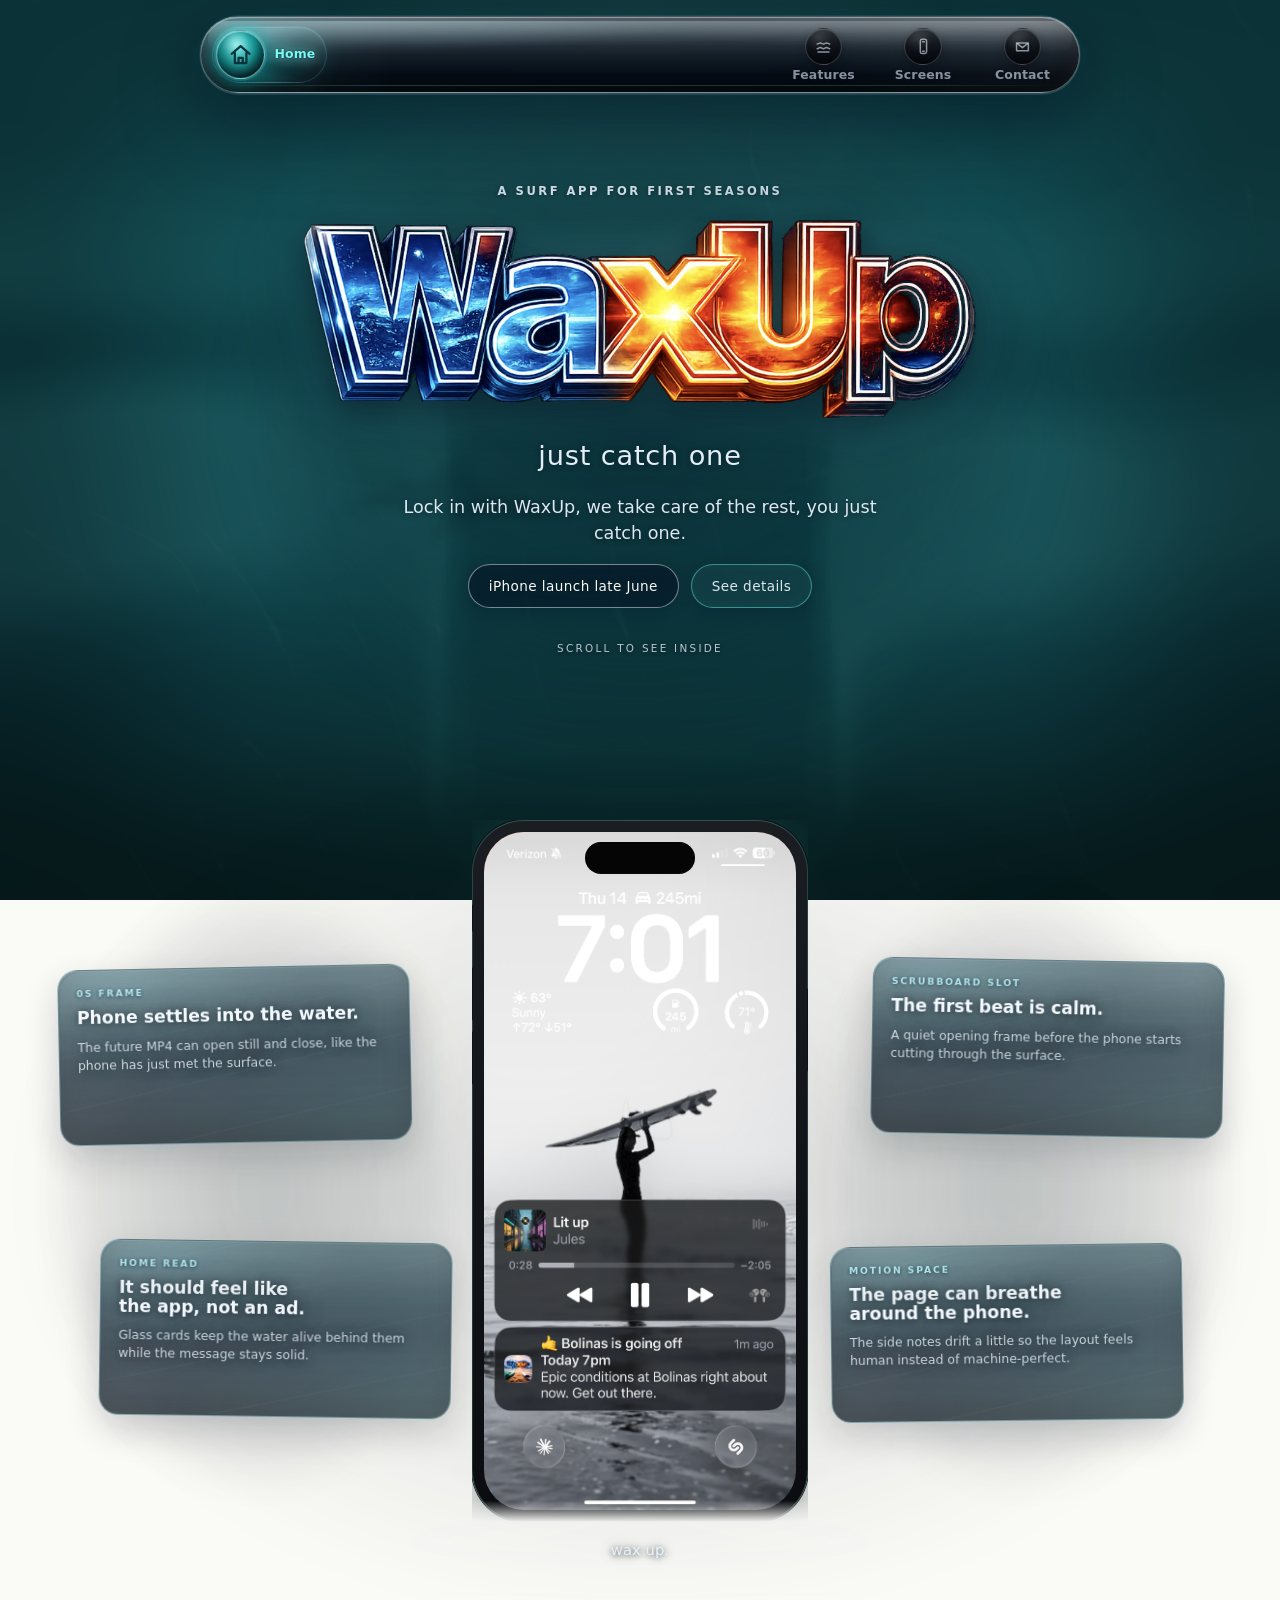
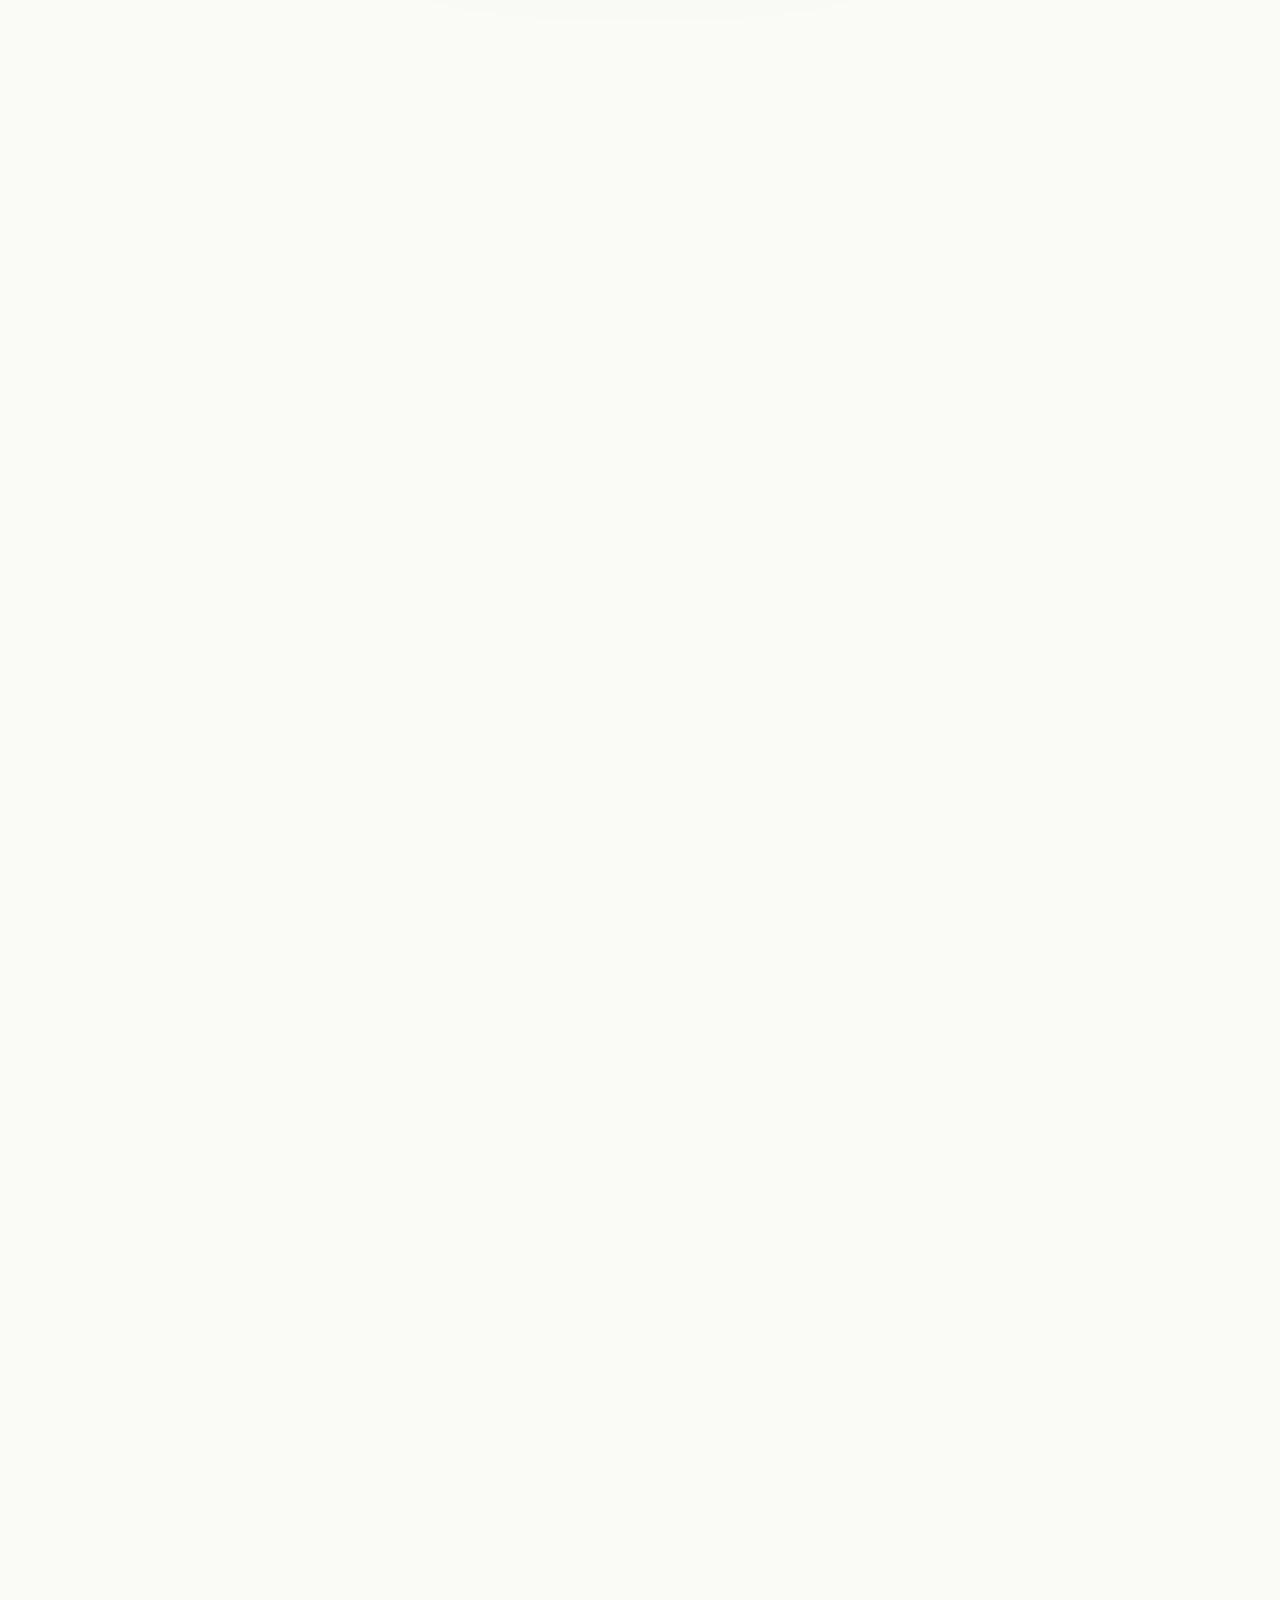
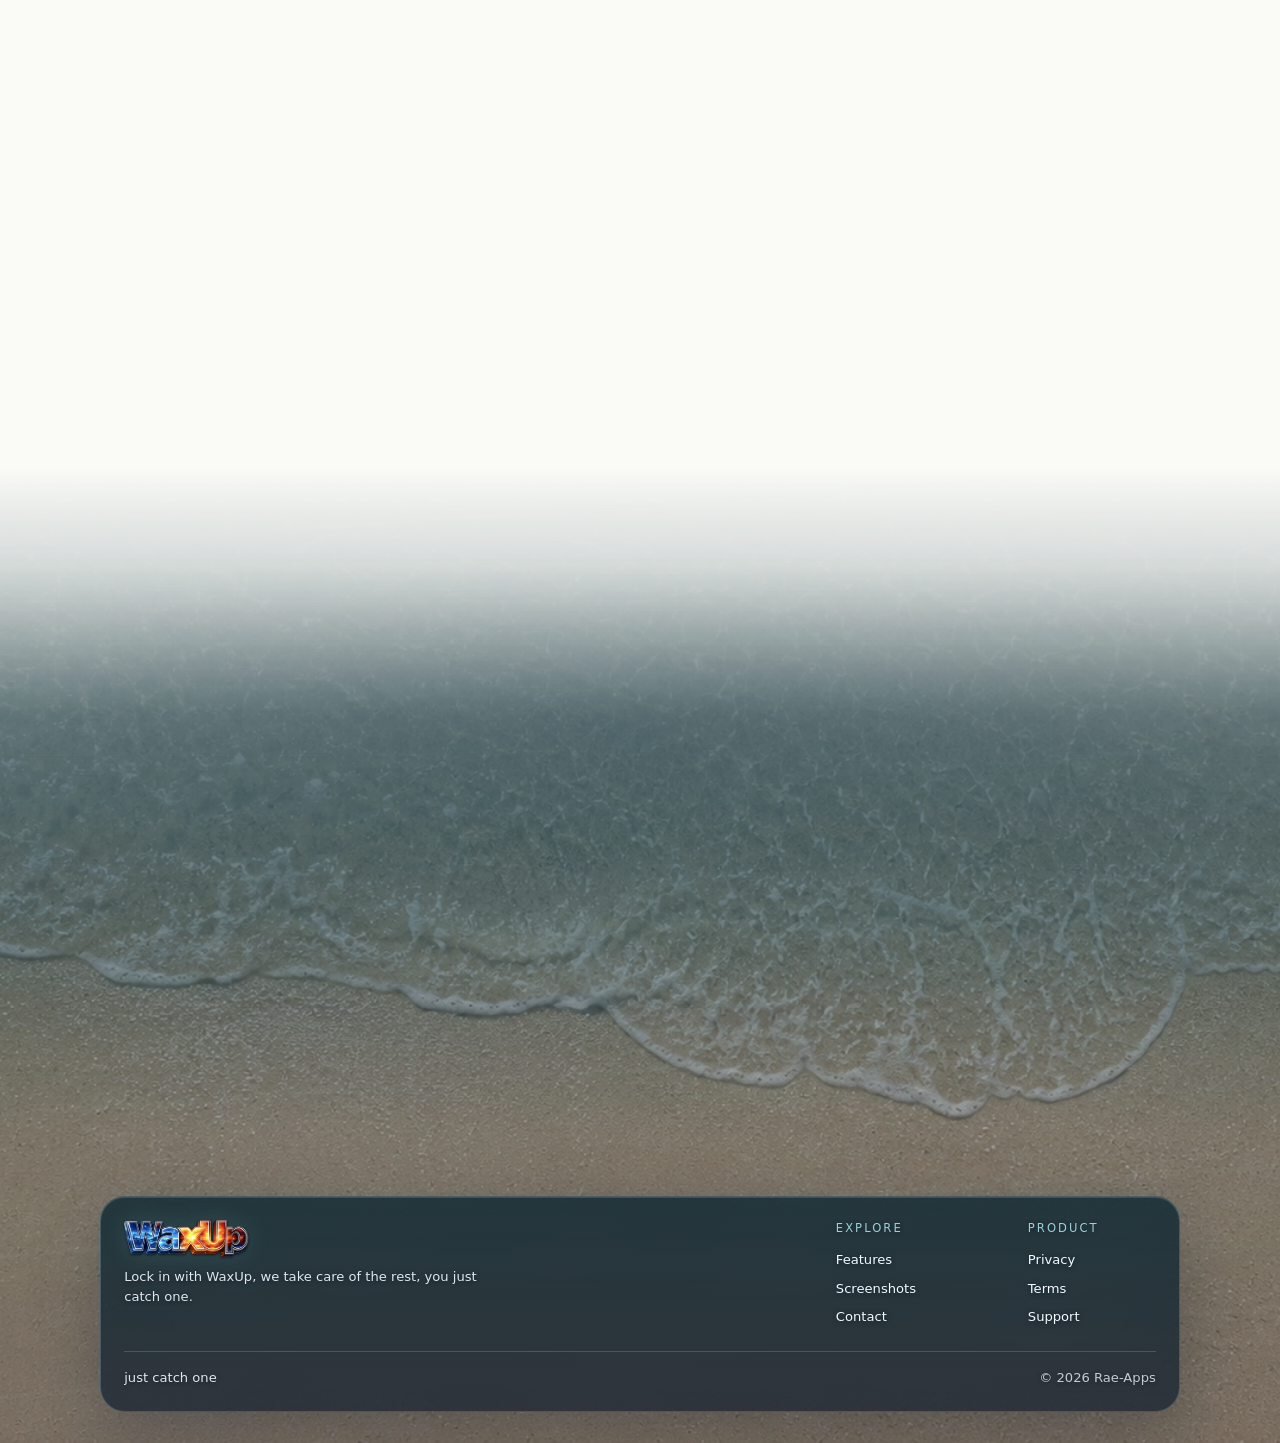
==== commit 5ebebde2: "Align phone screen aspect ratio" ====
--- a/index.html
+++ b/index.html
@@ -1,4 +1,4 @@
-<!DOCTYPE html><html lang="en"> <head><meta charset="UTF-8"><meta name="viewport" content="width=device-width, initial-scale=1.0"><meta name="description" content="WaxUp translates surf forecasts into beginner-friendly guidance. Lock in with WaxUp, we take care of the rest, you just catch one. Launching late June 2026."><meta name="generator" content="Astro v4.16.19"><link rel="canonical" href="https://jcali86.github.io/"><link rel="icon" type="image/svg+xml" href="/favicon.svg"><!-- Open Graph --><meta property="og:title" content="WaxUp — just catch one"><meta property="og:description" content="WaxUp translates surf forecasts into beginner-friendly guidance. Lock in with WaxUp, we take care of the rest, you just catch one. Launching late June 2026."><meta property="og:url" content="https://jcali86.github.io/"><meta property="og:type" content="website"><meta property="og:site_name" content="WaxUp"><title>WaxUp — just catch one</title><meta name="astro-view-transitions-enabled" content="true"><meta name="astro-view-transitions-fallback" content="animate"><link rel="stylesheet" href="/_astro/contact.CdhaaYOQ.css">
-<link rel="stylesheet" href="/_astro/index.BzYo4JsY.css"><script type="module" src="/_astro/hoisted.B77uY_Zw.js"></script></head> <body class="min-h-screen flex flex-col ocean-page"> <waxup-water-surface data-water-surface aria-hidden="true"> <div class="water-fallback" data-water-fallback></div> </waxup-water-surface>   <div class="placeholder-wrapper" aria-hidden="true" data-astro-cid-emlgozs3>  <div class="placeholder-light" data-astro-cid-emlgozs3></div>  <div class="placeholder-reflection" data-astro-cid-emlgozs3></div> </div>  <div class="bg-surface" aria-hidden="true"></div> <nav class="top-nav" aria-label="Primary"> <a class="nav-home-tab is-active" href="/" aria-current="page"> <span class="nav-icon nav-icon-home" aria-hidden="true"> <svg viewBox="0 0 24 24" fill="none" stroke="currentColor" stroke-width="2.1" stroke-linecap="round" stroke-linejoin="round"> <path d="M3.5 11.2 12 4l8.5 7.2"></path> <path d="M6.5 10.5V20h11v-9.5"></path> <path d="M10 20v-5h4v5"></path> </svg> </span> <span class="nav-home-copy"> <span class="nav-home-label">Home</span> </span> <span class="nav-home-mobile-label">Home</span> </a> <span class="nav-center-wordmark" aria-hidden="true"> <span class="brand-logo brand-logo-sm nav-wordmark nav-wordmark-center" aria-label="WaxUp"><img class="brand-logo-img" src="/brand/waxup-logo-placeholder.png" width="1196" height="353" alt="WaxUp" decoding="async"></span> </span> <ul class="nav-links"> <li> <a href="/features"> <span class="nav-icon" aria-hidden="true"> <svg viewBox="0 0 24 24" fill="none" stroke="currentColor" stroke-width="1.9" stroke-linecap="round" stroke-linejoin="round"> <path d="M4 15c2 0 2-1.5 4-1.5S10 15 12 15s2-1.5 4-1.5S18 15 20 15"></path> <path d="M4 9c2 0 2-1.5 4-1.5S10 9 12 9s2-1.5 4-1.5S18 9 20 9"></path> <path d="M5 19h14"></path> </svg> </span> <span class="nav-link-label">Features</span> </a> </li> <li> <a href="/screenshots"> <span class="nav-icon" aria-hidden="true"> <svg viewBox="0 0 24 24" fill="none" stroke="currentColor" stroke-width="1.9" stroke-linecap="round" stroke-linejoin="round"> <rect x="8" y="3" width="8" height="18" rx="2.2"></rect> <path d="M11 6h2"></path> <path d="M11 18h2"></path> </svg> </span> <span class="nav-link-label">Screens</span> </a> </li> <li> <a href="/contact"> <span class="nav-icon" aria-hidden="true"> <svg viewBox="0 0 24 24" fill="none" stroke="currentColor" stroke-width="1.9" stroke-linecap="round" stroke-linejoin="round"> <path d="M4.5 7.5h15v10h-15z"></path> <path d="m5.5 8.5 6.5 5 6.5-5"></path> </svg> </span> <span class="nav-link-label">Contact</span> </a> </li> </ul> </nav>  <section class="hero-intro"> <div class="hero-sea-life" aria-hidden="true"> <svg viewBox="0 0 220 88" fill="none" role="img"> <path d="M14 53c26-16 53-23 82-20 7-13 18-23 34-29-4 14-2 25 6 33 25 6 47 18 70 36-26-3-48-7-68-12-14 12-30 18-50 17 11-8 18-16 21-25-29-4-60-4-95 0Z" fill="currentColor"></path> <path d="M74 34c-11-10-25-18-42-25 5 16 14 29 28 39" stroke="currentColor" stroke-width="10" stroke-linecap="round" opacity=".64"></path> </svg> </div> <p class="eyebrow">A surf app for first seasons</p> <h1 class="hero-mark"> <span class="brand-logo brand-logo-xl brand-logo-halo" aria-label="WaxUp"><img class="brand-logo-img" src="/brand/waxup-logo-placeholder.png" width="1196" height="353" alt="WaxUp" decoding="async"></span> </h1> <p class="tagline">just catch one</p> <p class="promise">
+<!DOCTYPE html><html lang="en"> <head><meta charset="UTF-8"><meta name="viewport" content="width=device-width, initial-scale=1.0"><meta name="description" content="WaxUp translates surf forecasts into beginner-friendly guidance. Lock in with WaxUp, we take care of the rest, you just catch one. Launching late June 2026."><meta name="generator" content="Astro v4.16.19"><link rel="canonical" href="https://jcali86.github.io/"><link rel="icon" type="image/svg+xml" href="/favicon.svg"><!-- Open Graph --><meta property="og:title" content="WaxUp — just catch one"><meta property="og:description" content="WaxUp translates surf forecasts into beginner-friendly guidance. Lock in with WaxUp, we take care of the rest, you just catch one. Launching late June 2026."><meta property="og:url" content="https://jcali86.github.io/"><meta property="og:type" content="website"><meta property="og:site_name" content="WaxUp"><title>WaxUp — just catch one</title><meta name="astro-view-transitions-enabled" content="true"><meta name="astro-view-transitions-fallback" content="animate"><link rel="stylesheet" href="/_astro/contact.DdiY5-pj.css">
+<link rel="stylesheet" href="/_astro/index.CJXNAzBT.css"><script type="module" src="/_astro/hoisted.B77uY_Zw.js"></script></head> <body class="min-h-screen flex flex-col ocean-page"> <waxup-water-surface data-water-surface aria-hidden="true"> <div class="water-fallback" data-water-fallback></div> </waxup-water-surface>   <div class="placeholder-wrapper" aria-hidden="true" data-astro-cid-emlgozs3>  <div class="placeholder-light" data-astro-cid-emlgozs3></div>  <div class="placeholder-reflection" data-astro-cid-emlgozs3></div> </div>  <div class="bg-surface" aria-hidden="true"></div> <nav class="top-nav" aria-label="Primary"> <a class="nav-home-tab is-active" href="/" aria-current="page"> <span class="nav-icon nav-icon-home" aria-hidden="true"> <svg viewBox="0 0 24 24" fill="none" stroke="currentColor" stroke-width="2.1" stroke-linecap="round" stroke-linejoin="round"> <path d="M3.5 11.2 12 4l8.5 7.2"></path> <path d="M6.5 10.5V20h11v-9.5"></path> <path d="M10 20v-5h4v5"></path> </svg> </span> <span class="nav-home-copy"> <span class="nav-home-label">Home</span> </span> <span class="nav-home-mobile-label">Home</span> </a> <span class="nav-center-wordmark" aria-hidden="true"> <span class="brand-logo brand-logo-sm nav-wordmark nav-wordmark-center" aria-label="WaxUp"><img class="brand-logo-img" src="/brand/waxup-logo-placeholder.png" width="1196" height="353" alt="WaxUp" decoding="async"></span> </span> <ul class="nav-links"> <li> <a href="/features"> <span class="nav-icon" aria-hidden="true"> <svg viewBox="0 0 24 24" fill="none" stroke="currentColor" stroke-width="1.9" stroke-linecap="round" stroke-linejoin="round"> <path d="M4 15c2 0 2-1.5 4-1.5S10 15 12 15s2-1.5 4-1.5S18 15 20 15"></path> <path d="M4 9c2 0 2-1.5 4-1.5S10 9 12 9s2-1.5 4-1.5S18 9 20 9"></path> <path d="M5 19h14"></path> </svg> </span> <span class="nav-link-label">Features</span> </a> </li> <li> <a href="/screenshots"> <span class="nav-icon" aria-hidden="true"> <svg viewBox="0 0 24 24" fill="none" stroke="currentColor" stroke-width="1.9" stroke-linecap="round" stroke-linejoin="round"> <rect x="8" y="3" width="8" height="18" rx="2.2"></rect> <path d="M11 6h2"></path> <path d="M11 18h2"></path> </svg> </span> <span class="nav-link-label">Screens</span> </a> </li> <li> <a href="/contact"> <span class="nav-icon" aria-hidden="true"> <svg viewBox="0 0 24 24" fill="none" stroke="currentColor" stroke-width="1.9" stroke-linecap="round" stroke-linejoin="round"> <path d="M4.5 7.5h15v10h-15z"></path> <path d="m5.5 8.5 6.5 5 6.5-5"></path> </svg> </span> <span class="nav-link-label">Contact</span> </a> </li> </ul> </nav>  <section class="hero-intro"> <div class="hero-sea-life" aria-hidden="true"> <svg viewBox="0 0 220 88" fill="none" role="img"> <path d="M14 53c26-16 53-23 82-20 7-13 18-23 34-29-4 14-2 25 6 33 25 6 47 18 70 36-26-3-48-7-68-12-14 12-30 18-50 17 11-8 18-16 21-25-29-4-60-4-95 0Z" fill="currentColor"></path> <path d="M74 34c-11-10-25-18-42-25 5 16 14 29 28 39" stroke="currentColor" stroke-width="10" stroke-linecap="round" opacity=".64"></path> </svg> </div> <p class="eyebrow">A surf app for first seasons</p> <h1 class="hero-mark"> <span class="brand-logo brand-logo-xl brand-logo-halo" aria-label="WaxUp"><img class="brand-logo-img" src="/brand/waxup-logo-placeholder.png" width="1196" height="353" alt="WaxUp" decoding="async"></span> </h1> <p class="tagline">just catch one</p> <p class="promise">
 Lock in with WaxUp, we take care of the rest, you just catch one.
 </p> <div class="hero-actions"> <span class="cta-pill" role="note">iPhone launch late June</span> <a class="cta-pill cta-pill-secondary" href="/features">See details</a> </div> <p class="scroll-hint" aria-hidden="true">Scroll to see inside</p> </section> <section class="phone-stage" id="phone-stage"> <div class="phone-stage-pin"> <div class="phone-stage-composition"> <div class="phone-side-copy phone-side-copy-left"> <div class="phone-copy-slot phone-copy-slot-left-top"> <aside class="phone-stage-note is-active" data-stage-copy="splash" aria-hidden="false"> <p class="phone-stage-note-kicker">0s frame</p> <h2>Phone settles into the water.</h2> <p>The future MP4 can open still and close, like the phone has just met the surface.</p> </aside><aside class="phone-stage-note" data-stage-copy="storm" aria-hidden="true"> <p class="phone-stage-note-kicker">today</p> <h2>The ocean gets translated first.</h2> <p>The app turns the raw read into one clear call before you leave.</p> </aside><aside class="phone-stage-note" data-stage-copy="favorites" aria-hidden="true"> <p class="phone-stage-note-kicker">watchlist</p> <h2>Your beaches stay on deck.</h2> <p>WaxUp keeps checking the spots you actually use.</p> </aside><aside class="phone-stage-note" data-stage-copy="log" aria-hidden="true"> <p class="phone-stage-note-kicker">memory</p> <h2>The session becomes signal.</h2> <p>Bad days and good days both teach WaxUp what belongs to you.</p> </aside><aside class="phone-stage-note" data-stage-copy="gear" aria-hidden="true"> <p class="phone-stage-note-kicker">before you go</p> <h2>Grab the right setup.</h2> <p>Board, suit, wax, and leash stay practical instead of aspirational.</p> </aside><aside class="phone-stage-note" data-stage-copy="home" aria-hidden="true"> <p class="phone-stage-note-kicker">end card</p> <h2>It starts on the lockscreen.</h2> <p>WaxUp is the first thing you see, before the day even begins.</p> </aside> </div><div class="phone-copy-slot phone-copy-slot-left-bottom"> <aside class="phone-stage-note is-active" data-stage-copy="splash" aria-hidden="false"> <p class="phone-stage-note-kicker">home read</p> <h2>It should feel like the app, not an ad.</h2> <p>Glass cards keep the water alive behind them while the message stays solid.</p> </aside><aside class="phone-stage-note" data-stage-copy="storm" aria-hidden="true"> <p class="phone-stage-note-kicker">water safety</p> <h2>Dirty water has a place.</h2> <p>Runoff, storm energy, and local risk sit inside the same verdict.</p> </aside><aside class="phone-stage-note" data-stage-copy="favorites" aria-hidden="true"> <p class="phone-stage-note-kicker">quiet monitoring</p> <h2>No tab hopping required.</h2> <p>The useful spots stay warm in the background until one is worth it.</p> </aside><aside class="phone-stage-note" data-stage-copy="log" aria-hidden="true"> <p class="phone-stage-note-kicker">after the paddle</p> <h2>Keep the human part.</h2> <p>A quick note beats a perfect spreadsheet when you are tired and sandy.</p> </aside><aside class="phone-stage-note" data-stage-copy="gear" aria-hidden="true"> <p class="phone-stage-note-kicker">beginner-safe</p> <h2>First buys stay grounded.</h2> <p>The app points at gear that helps you get waves, not just look ready.</p> </aside><aside class="phone-stage-note" data-stage-copy="home" aria-hidden="true"> <p class="phone-stage-note-kicker">one glance</p> <h2>The call stays simple.</h2> <p>Good for you, wait, or stay out. The rest can live one tap deeper.</p> </aside> </div> </div> <div class="phone-stage-device"> <div class="phone-chassis-frame"> <div class="phone-chassis-body"> <div class="phone-viewport">   <div class="phone-screen-layer is-active" data-screen-id="splash"> <div class="splash-placeholder"> <div class="splash-fallback"> <span class="splash-mark">WaxUp</span> <p class="splash-tagline">just catch one</p> </div> <img class="splash-image" src="/screens/lockscreen.png" alt="" aria-hidden="true" onerror="this.remove()"> </div>  </div> <div class="phone-screen-layer" data-screen-id="storm">  <div class="screen-image-frame"> <img class="screen-image" src="/screens/beach-dark.png" alt="" aria-hidden="true" onerror="this.remove()"> </div>  </div> <div class="phone-screen-layer" data-screen-id="favorites">  <div class="screen-image-frame"> <img class="screen-image" src="/screens/spots-dark.png" alt="" aria-hidden="true" onerror="this.remove()"> </div>  </div> <div class="phone-screen-layer" data-screen-id="log">  <div class="screen-placeholder"> <p class="screen-eyebrow">Surf Log</p> <h3>Last session</h3> <ul> <li><span>Date</span><span class="tabular">May 5</span></li> <li><span>Length</span><span class="tabular">30 min</span></li> <li><span>Spot</span><span>Bolinas</span></li> <li><span>Feel</span><span>Rough</span></li> </ul> <p class="screen-detail">Auto-tagged: 6.5 ft, low tide, storm. WaxUp learns what days were yours.</p> </div>  </div> <div class="phone-screen-layer" data-screen-id="gear">  <div class="screen-image-frame"> <img class="screen-image" src="/screens/gear-dark.png" alt="" aria-hidden="true" onerror="this.remove()"> </div>  </div> <div class="phone-screen-layer" data-screen-id="home">  <div class="screen-image-frame"> <img class="screen-image" src="/screens/end-lockscreen.png" alt="" aria-hidden="true" onerror="this.remove()"> </div>  </div>   <div class="phone-alerts" aria-hidden="true"> <div class="phone-alert phone-alert-left" data-stage-alert="storm"> <span class="phone-alert-label">Water alert</span> <span class="phone-alert-detail">Stay out</span> </div><div class="phone-alert phone-alert-right" data-stage-alert="favorites"> <span class="phone-alert-label">Best Window</span> <span class="phone-alert-detail">8:10 AM</span> </div><div class="phone-alert phone-alert-left" data-stage-alert="log"> <span class="phone-alert-label">Surf Log</span> <span class="phone-alert-detail">May 5 saved</span> </div><div class="phone-alert phone-alert-right" data-stage-alert="gear"> <span class="phone-alert-label">Gear</span> <span class="phone-alert-detail">4/3 wetsuit</span> </div> </div> <div class="phone-island" aria-hidden="true"></div> </div> <span class="phone-btn phone-btn-mute" aria-hidden="true"></span> <span class="phone-btn phone-btn-vol-up" aria-hidden="true"></span> <span class="phone-btn phone-btn-vol-down" aria-hidden="true"></span> <span class="phone-btn phone-btn-power" aria-hidden="true"></span> </div> </div> <p class="phone-caption" aria-live="polite">wax up.</p> </div> <div class="phone-side-copy phone-side-copy-right"> <div class="phone-copy-slot phone-copy-slot-right-top"> <aside class="phone-stage-note is-active" data-stage-copy="splash" aria-hidden="false"> <p class="phone-stage-note-kicker">scrubboard slot</p> <h2>The first beat is calm.</h2> <p>A quiet opening frame before the phone starts cutting through the surface.</p> </aside><aside class="phone-stage-note" data-stage-copy="storm" aria-hidden="true"> <p class="phone-stage-note-kicker">safety</p> <h2>Stay out means stay out.</h2> <p>Water quality, storm energy, and beginner risk sit inside the verdict.</p> </aside><aside class="phone-stage-note" data-stage-copy="favorites" aria-hidden="true"> <p class="phone-stage-note-kicker">return window</p> <h2>Come back when one opens.</h2> <p>The side copy can call out the next good window beside the moving phone.</p> </aside><aside class="phone-stage-note" data-stage-copy="log" aria-hidden="true"> <p class="phone-stage-note-kicker">afterward</p> <h2>Log the water you actually felt.</h2> <p>This panel will line up with the future MP4 frame for the surf log state.</p> </aside><aside class="phone-stage-note" data-stage-copy="gear" aria-hidden="true"> <p class="phone-stage-note-kicker">gear read</p> <h2>The small stuff matters.</h2> <p>The future video can scrub through this state while the copy holds steady.</p> </aside><aside class="phone-stage-note" data-stage-copy="home" aria-hidden="true"> <p class="phone-stage-note-kicker">final beat</p> <h2>Then you wax up.</h2> <p>Ready before you are.</p> </aside> </div><div class="phone-copy-slot phone-copy-slot-right-bottom"> <aside class="phone-stage-note is-active" data-stage-copy="splash" aria-hidden="false"> <p class="phone-stage-note-kicker">motion space</p> <h2>The page can breathe around the phone.</h2> <p>The side notes drift a little so the layout feels human instead of machine-perfect.</p> </aside><aside class="phone-stage-note" data-stage-copy="storm" aria-hidden="true"> <p class="phone-stage-note-kicker">beginner lens</p> <h2>Risk is personal.</h2> <p>Same break, different answer depending on your level and comfort.</p> </aside><aside class="phone-stage-note" data-stage-copy="favorites" aria-hidden="true"> <p class="phone-stage-note-kicker">local feel</p> <h2>Small breaks still matter.</h2> <p>The list can hold your real beaches, not just the famous ones.</p> </aside><aside class="phone-stage-note" data-stage-copy="log" aria-hidden="true"> <p class="phone-stage-note-kicker">pattern building</p> <h2>Your next call gets sharper.</h2> <p>WaxUp remembers what worked without turning the beach into homework.</p> </aside><aside class="phone-stage-note" data-stage-copy="gear" aria-hidden="true"> <p class="phone-stage-note-kicker">cold-water logic</p> <h2>Comfort changes the session.</h2> <p>A good suit, wax, or leash can turn a maybe into a useful paddle.</p> </aside><aside class="phone-stage-note" data-stage-copy="home" aria-hidden="true"> <p class="phone-stage-note-kicker">launch path</p> <h2>Clean home, deeper pages.</h2> <p>The homepage shows the feeling. Details can open like screens in the app.</p> </aside> </div> </div> </div> </div> </section>  <section class="shore-arrival" aria-hidden="true" data-astro-cid-6nltt75m> <div class="shore-waterline" data-astro-cid-6nltt75m></div> <div class="shore-tide" data-astro-cid-6nltt75m></div> <div class="shore-sand" data-astro-cid-6nltt75m></div> </section>  <footer class="site-footer"> <div class="footer-beach" aria-hidden="true"></div> <div class="footer-panel"> <div class="footer-grid"> <div class="footer-brand"> <a href="/" class="brand-logo brand-logo-sm footer-wordmark" aria-label="WaxUp home"><img class="brand-logo-img" src="/brand/waxup-logo-placeholder.png" width="1196" height="353" alt="WaxUp" decoding="async"></a> <p>Lock in with WaxUp, we take care of the rest, you just catch one.</p> </div> <div class="footer-column"> <h2>Explore</h2> <a href="/features">Features</a> <a href="/screenshots">Screenshots</a> <a href="/contact">Contact</a> </div> <div class="footer-column"> <h2>Product</h2> <a href="/privacy">Privacy</a> <a href="/terms">Terms</a> <a href="mailto:support@rae-apps.com">Support</a> </div> </div> <div class="footer-bottom"> <span>just catch one</span> <span class="copyright">© 2026 Rae-Apps</span> </div> </div> </footer>  </body></html>
--- a/_astro/contact.DdiY5-pj.css
+++ b/_astro/contact.DdiY5-pj.css
@@ -0,0 +1 @@
+:root{--brand-gradient: linear-gradient(135deg, #C2421A 0%, #552842 50%, #0E1E3D 100%);--brand-electric: #79FAF7;--day-bg: #FAFAF7;--day-sky: #B8E0F4;--day-blue: #5DCFF5;--day-sun: #FFE45E;--day-tangerine: #F08F4A;--day-ink: #1A1612;--night-bg: #051427;--night-surface: #0B1E3A;--night-moon: #5EB5E0;--night-electric: #79FAF7;--night-highlight: #E8F2FA;--surface-bg: var(--day-bg);--surface-text: var(--day-ink);--surface-accent: var(--day-blue)}@media (prefers-color-scheme: dark){:root{--surface-bg: var(--night-bg);--surface-text: var(--night-highlight);--surface-accent: var(--night-electric)}}:root[data-mode=light]{--surface-bg: var(--day-bg);--surface-text: var(--day-ink);--surface-accent: var(--day-blue)}:root[data-mode=dark]{--surface-bg: var(--night-bg);--surface-text: var(--night-highlight);--surface-accent: var(--night-electric)}*,:before,:after{--tw-border-spacing-x: 0;--tw-border-spacing-y: 0;--tw-translate-x: 0;--tw-translate-y: 0;--tw-rotate: 0;--tw-skew-x: 0;--tw-skew-y: 0;--tw-scale-x: 1;--tw-scale-y: 1;--tw-pan-x: ;--tw-pan-y: ;--tw-pinch-zoom: ;--tw-scroll-snap-strictness: proximity;--tw-gradient-from-position: ;--tw-gradient-via-position: ;--tw-gradient-to-position: ;--tw-ordinal: ;--tw-slashed-zero: ;--tw-numeric-figure: ;--tw-numeric-spacing: ;--tw-numeric-fraction: ;--tw-ring-inset: ;--tw-ring-offset-width: 0px;--tw-ring-offset-color: #fff;--tw-ring-color: rgb(59 130 246 / .5);--tw-ring-offset-shadow: 0 0 #0000;--tw-ring-shadow: 0 0 #0000;--tw-shadow: 0 0 #0000;--tw-shadow-colored: 0 0 #0000;--tw-blur: ;--tw-brightness: ;--tw-contrast: ;--tw-grayscale: ;--tw-hue-rotate: ;--tw-invert: ;--tw-saturate: ;--tw-sepia: ;--tw-drop-shadow: ;--tw-backdrop-blur: ;--tw-backdrop-brightness: ;--tw-backdrop-contrast: ;--tw-backdrop-grayscale: ;--tw-backdrop-hue-rotate: ;--tw-backdrop-invert: ;--tw-backdrop-opacity: ;--tw-backdrop-saturate: ;--tw-backdrop-sepia: ;--tw-contain-size: ;--tw-contain-layout: ;--tw-contain-paint: ;--tw-contain-style: }::backdrop{--tw-border-spacing-x: 0;--tw-border-spacing-y: 0;--tw-translate-x: 0;--tw-translate-y: 0;--tw-rotate: 0;--tw-skew-x: 0;--tw-skew-y: 0;--tw-scale-x: 1;--tw-scale-y: 1;--tw-pan-x: ;--tw-pan-y: ;--tw-pinch-zoom: ;--tw-scroll-snap-strictness: proximity;--tw-gradient-from-position: ;--tw-gradient-via-position: ;--tw-gradient-to-position: ;--tw-ordinal: ;--tw-slashed-zero: ;--tw-numeric-figure: ;--tw-numeric-spacing: ;--tw-numeric-fraction: ;--tw-ring-inset: ;--tw-ring-offset-width: 0px;--tw-ring-offset-color: #fff;--tw-ring-color: rgb(59 130 246 / .5);--tw-ring-offset-shadow: 0 0 #0000;--tw-ring-shadow: 0 0 #0000;--tw-shadow: 0 0 #0000;--tw-shadow-colored: 0 0 #0000;--tw-blur: ;--tw-brightness: ;--tw-contrast: ;--tw-grayscale: ;--tw-hue-rotate: ;--tw-invert: ;--tw-saturate: ;--tw-sepia: ;--tw-drop-shadow: ;--tw-backdrop-blur: ;--tw-backdrop-brightness: ;--tw-backdrop-contrast: ;--tw-backdrop-grayscale: ;--tw-backdrop-hue-rotate: ;--tw-backdrop-invert: ;--tw-backdrop-opacity: ;--tw-backdrop-saturate: ;--tw-backdrop-sepia: ;--tw-contain-size: ;--tw-contain-layout: ;--tw-contain-paint: ;--tw-contain-style: }*,:before,:after{box-sizing:border-box;border-width:0;border-style:solid;border-color:#e5e7eb}:before,:after{--tw-content: ""}html,:host{line-height:1.5;-webkit-text-size-adjust:100%;-moz-tab-size:4;-o-tab-size:4;tab-size:4;font-family:-apple-system,BlinkMacSystemFont,SF Pro Display,Segoe UI,system-ui,sans-serif;font-feature-settings:normal;font-variation-settings:normal;-webkit-tap-highlight-color:transparent}body{margin:0;line-height:inherit}hr{height:0;color:inherit;border-top-width:1px}abbr:where([title]){-webkit-text-decoration:underline dotted;text-decoration:underline dotted}h1,h2,h3,h4,h5,h6{font-size:inherit;font-weight:inherit}a{color:inherit;text-decoration:inherit}b,strong{font-weight:bolder}code,kbd,samp,pre{font-family:ui-monospace,SFMono-Regular,Menlo,Monaco,Consolas,Liberation Mono,Courier New,monospace;font-feature-settings:normal;font-variation-settings:normal;font-size:1em}small{font-size:80%}sub,sup{font-size:75%;line-height:0;position:relative;vertical-align:baseline}sub{bottom:-.25em}sup{top:-.5em}table{text-indent:0;border-color:inherit;border-collapse:collapse}button,input,optgroup,select,textarea{font-family:inherit;font-feature-settings:inherit;font-variation-settings:inherit;font-size:100%;font-weight:inherit;line-height:inherit;letter-spacing:inherit;color:inherit;margin:0;padding:0}button,select{text-transform:none}button,input:where([type=button]),input:where([type=reset]),input:where([type=submit]){-webkit-appearance:button;background-color:transparent;background-image:none}:-moz-focusring{outline:auto}:-moz-ui-invalid{box-shadow:none}progress{vertical-align:baseline}::-webkit-inner-spin-button,::-webkit-outer-spin-button{height:auto}[type=search]{-webkit-appearance:textfield;outline-offset:-2px}::-webkit-search-decoration{-webkit-appearance:none}::-webkit-file-upload-button{-webkit-appearance:button;font:inherit}summary{display:list-item}blockquote,dl,dd,h1,h2,h3,h4,h5,h6,hr,figure,p,pre{margin:0}fieldset{margin:0;padding:0}legend{padding:0}ol,ul,menu{list-style:none;margin:0;padding:0}dialog{padding:0}textarea{resize:vertical}input::-moz-placeholder,textarea::-moz-placeholder{opacity:1;color:#9ca3af}input::placeholder,textarea::placeholder{opacity:1;color:#9ca3af}button,[role=button]{cursor:pointer}:disabled{cursor:default}img,svg,video,canvas,audio,iframe,embed,object{display:block;vertical-align:middle}img,video{max-width:100%;height:auto}[hidden]:where(:not([hidden=until-found])){display:none}.container{width:100%}@media (min-width: 640px){.container{max-width:640px}}@media (min-width: 768px){.container{max-width:768px}}@media (min-width: 1024px){.container{max-width:1024px}}@media (min-width: 1280px){.container{max-width:1280px}}@media (min-width: 1536px){.container{max-width:1536px}}.visible{visibility:visible}.collapse{visibility:collapse}.static{position:static}.fixed{position:fixed}.absolute{position:absolute}.relative{position:relative}.sticky{position:sticky}.isolate{isolation:isolate}.block{display:block}.flex{display:flex}.grid{display:grid}.hidden{display:none}.min-h-screen{min-height:100vh}.transform{transform:translate(var(--tw-translate-x),var(--tw-translate-y)) rotate(var(--tw-rotate)) skew(var(--tw-skew-x)) skewY(var(--tw-skew-y)) scaleX(var(--tw-scale-x)) scaleY(var(--tw-scale-y))}.resize{resize:both}.flex-col{flex-direction:column}.rounded{border-radius:.25rem}.border{border-width:1px}.uppercase{text-transform:uppercase}.italic{font-style:italic}.shadow{--tw-shadow: 0 1px 3px 0 rgb(0 0 0 / .1), 0 1px 2px -1px rgb(0 0 0 / .1);--tw-shadow-colored: 0 1px 3px 0 var(--tw-shadow-color), 0 1px 2px -1px var(--tw-shadow-color);box-shadow:var(--tw-ring-offset-shadow, 0 0 #0000),var(--tw-ring-shadow, 0 0 #0000),var(--tw-shadow)}.outline{outline-style:solid}.ring{--tw-ring-offset-shadow: var(--tw-ring-inset) 0 0 0 var(--tw-ring-offset-width) var(--tw-ring-offset-color);--tw-ring-shadow: var(--tw-ring-inset) 0 0 0 calc(3px + var(--tw-ring-offset-width)) var(--tw-ring-color);box-shadow:var(--tw-ring-offset-shadow),var(--tw-ring-shadow),var(--tw-shadow, 0 0 #0000)}.blur{--tw-blur: blur(8px);filter:var(--tw-blur) var(--tw-brightness) var(--tw-contrast) var(--tw-grayscale) var(--tw-hue-rotate) var(--tw-invert) var(--tw-saturate) var(--tw-sepia) var(--tw-drop-shadow)}.drop-shadow{--tw-drop-shadow: drop-shadow(0 1px 2px rgb(0 0 0 / .1)) drop-shadow(0 1px 1px rgb(0 0 0 / .06));filter:var(--tw-blur) var(--tw-brightness) var(--tw-contrast) var(--tw-grayscale) var(--tw-hue-rotate) var(--tw-invert) var(--tw-saturate) var(--tw-sepia) var(--tw-drop-shadow)}.filter{filter:var(--tw-blur) var(--tw-brightness) var(--tw-contrast) var(--tw-grayscale) var(--tw-hue-rotate) var(--tw-invert) var(--tw-saturate) var(--tw-sepia) var(--tw-drop-shadow)}.transition{transition-property:color,background-color,border-color,text-decoration-color,fill,stroke,opacity,box-shadow,transform,filter,backdrop-filter;transition-timing-function:cubic-bezier(.4,0,.2,1);transition-duration:.15s}:root{color-scheme:light dark}html{-webkit-font-smoothing:antialiased;-moz-osx-font-smoothing:grayscale;text-rendering:optimizeLegibility;background:var(--surface-bg);color:var(--surface-text)}body{margin:0;padding:0;font-family:-apple-system,BlinkMacSystemFont,SF Pro Display,Segoe UI,system-ui,sans-serif;color:var(--surface-text)}body.ocean-page{--surface-bg: var(--night-bg);--surface-text: var(--night-highlight);--surface-accent: var(--night-electric);color:var(--surface-text)}a{color:inherit;text-decoration:none}.tabular{font-variant-numeric:tabular-nums}.gradient-text{background-image:var(--brand-gradient);-webkit-background-clip:text;background-clip:text;color:transparent;background-color:#c2421a}.wordmark-halo{position:relative;display:inline-block}.wordmark-halo:before{content:"";position:absolute;inset:-15% -10%;background:radial-gradient(ellipse 70% 80% at 75% 50%,#79faf738,#79faf700 60%);z-index:-1;pointer-events:none;opacity:0}:root[data-mode=dark] .wordmark-halo:before{opacity:1}@media (prefers-color-scheme: dark){:root:not([data-mode=light]) .wordmark-halo:before{opacity:1}}.brand-logo{position:relative;display:inline-flex;align-items:center;justify-content:center;line-height:0;vertical-align:middle}.brand-logo-img{display:block;width:var(--brand-logo-width, 16rem);height:auto;max-width:100%;filter:drop-shadow(0 2px 2px rgba(0,0,0,.5)) drop-shadow(0 0 20px rgba(121,250,247,.16))}.brand-logo-sm{--brand-logo-width: 6.4rem}.brand-logo-md{--brand-logo-width: 14rem}.brand-logo-lg{--brand-logo-width: min(28rem, 78vw)}.brand-logo-xl{--brand-logo-width: min(47rem, 86vw)}.brand-logo-halo:before{content:"";position:absolute;z-index:-1;inset:3% 7% 8%;border-radius:999px;background:radial-gradient(ellipse at 36% 50%,rgba(72,184,255,.18),transparent 56%),radial-gradient(ellipse at 64% 50%,rgba(255,128,38,.16),transparent 56%),radial-gradient(ellipse at center,rgba(121,250,247,.12),transparent 68%);filter:blur(18px);pointer-events:none}.brand-logo-halo .brand-logo-img{filter:drop-shadow(0 8px 18px rgba(2,18,27,.62)) drop-shadow(0 0 30px rgba(121,250,247,.2))}.teal-torch{color:#fff;text-shadow:0 0 1px rgba(0,0,0,.4),0 0 4px rgba(121,250,247,.9),0 0 16px rgba(121,250,247,.6);font-weight:700;letter-spacing:.02em}.chip{display:inline-flex;align-items:center;gap:.375rem;padding:.2rem .55rem;border-radius:9999px;font-size:.6875rem;font-weight:600;letter-spacing:.01em;white-space:nowrap;line-height:1.2}.chip-go{background:#5dcff52e;color:#1b89b8}.chip-caution{background:#f08f4a33;color:#b85b1e}.chip-stop{background:#dc354526;color:#b72436}:root[data-mode=dark] .chip-go{background:#79faf726;color:var(--night-electric)}:root[data-mode=dark] .chip-caution{background:#ffe45e33;color:var(--day-sun)}:root[data-mode=dark] .chip-stop{background:#dc354538;color:#ff8a95}@media (prefers-color-scheme: dark){:root:not([data-mode=light]) .chip-go{background:#79faf726;color:var(--night-electric)}:root:not([data-mode=light]) .chip-caution{background:#ffe45e33;color:var(--day-sun)}:root:not([data-mode=light]) .chip-stop{background:#dc354538;color:#ff8a95}}.glass-dark{background:linear-gradient(180deg,#0a1628eb,#050b14f5);border:1px solid rgba(121,250,247,.08);backdrop-filter:blur(20px);-webkit-backdrop-filter:blur(20px);box-shadow:inset 0 1px #ffffff0a,0 10px 30px #0006}:root{--top-nav-offset: calc(1rem + env(safe-area-inset-top, 0px)) ;--top-nav-height: 4.35rem;--top-nav-bottom-gap: clamp(.75rem, 2vh, 1.15rem);--top-nav-clearance: calc(var(--top-nav-offset) + var(--top-nav-height) + var(--top-nav-bottom-gap));--phone-stage-caption-space: 4.25rem;--phone-screen-aspect: 1290 / 2796;--phone-shell-aspect: 10 / 20.9}.bg-surface{position:fixed;inset:0;z-index:-20;background:var(--surface-bg);pointer-events:none}.top-nav{position:fixed;top:var(--top-nav-offset);left:50%;transform:translate(-50%);z-index:30;display:flex;align-items:center;justify-content:space-between;gap:.62rem;width:min(880px,calc(100% - 2rem));min-height:var(--top-nav-height);padding:.44rem .58rem;margin:0;box-sizing:border-box;border-radius:9999px;overflow:hidden;isolation:isolate;background:radial-gradient(ellipse at 13% -10%,rgba(183,244,255,.28),transparent 38%),radial-gradient(ellipse at 92% 0%,rgba(255,255,255,.14),transparent 34%),linear-gradient(92deg,rgba(121,250,247,.11),transparent 22%,transparent 72%,rgba(255,255,255,.045)),linear-gradient(180deg,#5e6871bd,#222a33d6 38%,#080e17e6 78%,#03080feb),#051427b8;border:1px solid rgba(216,229,236,.34);box-shadow:inset 0 1px #ffffff5c,inset 0 16px 28px #ffffff0e,inset 0 -18px 30px #00000061,inset 18px 0 34px #ffffff0b,inset -18px 0 34px #00000029,0 2px #ffffff1a,0 18px 46px #010d1657,0 34px 90px #05142747,0 0 0 1px #79faf71a,0 0 36px #79faf70f;backdrop-filter:blur(30px) saturate(1.24);-webkit-backdrop-filter:blur(30px) saturate(1.24)}.top-nav:before,.top-nav:after{content:"";position:absolute;pointer-events:none}.top-nav:before{z-index:-1;inset:.26rem .46rem auto;height:46%;border-radius:9999px;background:linear-gradient(180deg,rgba(255,255,255,.26),rgba(255,255,255,.055) 48%,transparent),radial-gradient(ellipse at 18% 0%,rgba(183,244,255,.18),transparent 55%);opacity:.86}.top-nav:after{left:1.05rem;right:1.05rem;bottom:.38rem;height:1px;background:linear-gradient(90deg,transparent,rgba(121,250,247,.28) 18%,rgba(255,255,255,.2) 50%,rgba(121,250,247,.22) 82%,transparent);opacity:.76}.nav-center-wordmark{position:absolute;left:50%;top:50%;z-index:3;display:grid;place-items:center;width:10rem;max-width:28%;pointer-events:none;opacity:0;transform:translate(-50%,-37%) scale(.74);transform-origin:50% 50%;transition:opacity .42s cubic-bezier(.2,.75,.2,1),transform .52s cubic-bezier(.2,.75,.2,1),filter .42s ease;filter:blur(7px) saturate(.78)}.nav-center-wordmark:before{content:"";position:absolute;inset:-.42rem -1.05rem;z-index:-1;border-radius:9999px;background:radial-gradient(ellipse at 50% 52%,rgba(121,250,247,.12),transparent 68%),linear-gradient(90deg,transparent,rgba(255,255,255,.055),transparent);opacity:0;transition:opacity .42s ease}.nav-center-wordmark .nav-wordmark-center{--brand-logo-width: min(8.4rem, 100%);justify-content:center}body.nav-logo-docked .nav-center-wordmark{opacity:1;transform:translate(-50%,-50%) scale(1);filter:blur(0) saturate(1.04)}body.nav-logo-docked .nav-center-wordmark:before{opacity:1}:root[data-mode=light] .top-nav{background:linear-gradient(180deg,#ffffffeb,#f8faf9d1 52%,#e4eae9c7),#fafaf7d1;border-color:#0b1e3a1f;box-shadow:inset 0 2px #ffffffc7,inset 0 -2px #0e1e3d1a,0 22px 60px #0e1e3d29}@media (prefers-color-scheme: light){:root:not([data-mode=dark]) .top-nav{background:linear-gradient(180deg,#ffffffeb,#f8faf9d1 52%,#e4eae9c7),#fafaf7d1;border-color:#0b1e3a1f;box-shadow:inset 0 2px #ffffffc7,inset 0 -2px #0e1e3d1a,0 22px 60px #0e1e3d29}}:root body.ocean-page .top-nav{background:radial-gradient(ellipse at 13% -10%,rgba(183,244,255,.28),transparent 38%),radial-gradient(ellipse at 92% 0%,rgba(255,255,255,.14),transparent 34%),linear-gradient(92deg,rgba(121,250,247,.11),transparent 22%,transparent 72%,rgba(255,255,255,.045)),linear-gradient(180deg,#5e6871bd,#222a33d6 38%,#080e17e6 78%,#03080feb),#051427b8;border-color:#d8e5ec57;box-shadow:inset 0 1px #ffffff5c,inset 0 16px 28px #ffffff0e,inset 0 -18px 30px #00000061,inset 18px 0 34px #ffffff0b,inset -18px 0 34px #00000029,0 2px #ffffff1a,0 18px 46px #010d1657,0 34px 90px #05142747,0 0 0 1px #79faf71a,0 0 36px #79faf70f}.nav-home-tab,.nav-links a{position:relative;display:inline-flex;align-items:center;border-radius:9999px;color:#e8f2fab8;isolation:isolate;transition:opacity .2s ease,transform .2s ease,color .2s ease}.nav-home-tab:before,.nav-links a:before{content:"";position:absolute;z-index:-1;inset:.08rem;border-radius:9999px;background:radial-gradient(ellipse at 48% 0%,rgba(183,244,255,.15),transparent 52%),linear-gradient(180deg,#ffffff0e,#ffffff03);border:1px solid rgba(255,255,255,.055);opacity:0;transform:scale(.96);transition:opacity .2s ease,transform .2s ease}.nav-home-tab:after,.nav-links a:after{content:"";position:absolute;left:22%;right:22%;bottom:.22rem;z-index:-1;height:.28rem;border-radius:9999px;background:radial-gradient(ellipse at center,rgba(121,250,247,.46),transparent 68%);filter:blur(5px);opacity:0;transition:opacity .2s ease,transform .2s ease;transform:scaleX(.72)}.nav-home-tab{flex:0 0 auto;gap:.58rem;min-width:6.25rem;min-height:3.45rem;padding:.32rem .78rem .32rem .38rem}.nav-home-tab.is-active{color:var(--night-electric)}.nav-home-tab:hover,.nav-links a:hover{opacity:.96;transform:translateY(-1px)}.nav-home-tab:hover:before,.nav-links a:hover:before{opacity:.64;transform:scale(1)}.nav-home-tab:hover:after,.nav-links a:hover:after{opacity:.34;transform:scaleX(.92)}.nav-icon{width:2.35rem;height:2.35rem;display:grid;place-items:center;flex:none;border-radius:9999px;color:#e8f2fa94;background:radial-gradient(circle at 35% 20%,rgba(255,255,255,.18),transparent 38%),radial-gradient(circle at 50% 76%,rgba(0,0,0,.42),transparent 56%),linear-gradient(180deg,#293039e0,#05090ff0);border:1px solid rgba(255,255,255,.19);box-shadow:inset 0 1px 1px #ffffff3d,inset 0 -12px 18px #0006,0 5px 11px #0000004d,0 0 0 1px #0003}.nav-icon svg{width:1.18rem;height:1.18rem}.nav-icon-home{width:3.05rem;height:3.05rem;color:#07333a;background:radial-gradient(circle at 42% 32%,#79faf7f0,#13c9c399 46%,#062a31e0 76%),#0a3039;border-color:#b7f4ff8c;box-shadow:0 0 0 2px #79faf729,0 0 28px #00eee875,inset 0 1px #ffffff6b,inset 0 -16px 20px #00000052}.nav-icon-home svg{width:1.58rem;height:1.58rem;filter:drop-shadow(0 0 7px rgba(121,250,247,.82))}.nav-home-copy{display:flex;flex-direction:column;gap:.16rem;line-height:1;min-width:2.3rem}.nav-wordmark{--brand-logo-width: 7.15rem;justify-content:flex-start}.nav-wordmark .brand-logo-img{filter:drop-shadow(0 1px 1px rgba(0,0,0,.58)) drop-shadow(0 0 12px rgba(121,250,247,.16)) drop-shadow(0 0 1px rgba(255,255,255,.22))}.nav-home-label,.nav-home-mobile-label,.nav-link-label{font-family:-apple-system,ui-rounded,SF Pro Rounded,system-ui,sans-serif;font-weight:800;letter-spacing:.01em;line-height:1}.nav-home-label{color:var(--night-electric);font-size:.78rem;text-shadow:0 0 2px rgba(0,0,0,.7),0 0 12px rgba(121,250,247,.85),0 0 22px rgba(121,250,247,.48)}.nav-home-mobile-label{display:none;color:var(--night-electric);font-size:.62rem;text-shadow:0 0 2px rgba(0,0,0,.72),0 0 12px rgba(121,250,247,.85),0 0 20px rgba(121,250,247,.44)}.nav-links{flex:1;min-width:0;display:flex;align-items:center;justify-content:flex-end;gap:.32rem;list-style:none;margin:0;padding:0}.nav-links li{min-width:0}.nav-links a{min-width:5.9rem;min-height:3.35rem;flex-direction:column;justify-content:center;gap:.22rem;padding:.22rem .38rem}.nav-links a:hover .nav-icon{color:#b7f4ffeb}.nav-link-label{color:#e8f2fa94;font-size:.78rem;text-shadow:0 1px 3px rgba(5,20,39,.65)}:root[data-mode=light] .nav-home-tab,:root[data-mode=light] .nav-links a{color:#0e1e3d99}:root[data-mode=light] .nav-icon{color:#0e1e3d85;background:radial-gradient(circle at 38% 22%,rgba(255,255,255,.95),transparent 44%),linear-gradient(180deg,#ffffffdb,#e6eae9c7);border-color:#fffc;box-shadow:inset 0 1px 1px #ffffffd9,inset 0 -10px 18px #0e1e3d0f,0 6px 16px #0e1e3d14}:root[data-mode=light] .nav-icon-home{color:#0e1e3d;background:radial-gradient(circle at 44% 30%,#f6fffffa,#c2fbf9c7 50%,#e8f6f4db 78%),#f6fbfb;border-color:#79faf78c;box-shadow:0 0 0 2px #79faf738,0 0 24px #79faf757,inset 0 1px #fffffff5,inset 0 -14px 22px #0e1e3d0d}:root[data-mode=light] .nav-link-label{color:#0e1e3d8c;text-shadow:none}:root[data-mode=light] .nav-home-label{color:var(--night-electric);text-shadow:0 0 10px rgba(121,250,247,.55),0 0 18px rgba(121,250,247,.34)}@media (prefers-color-scheme: light){:root:not([data-mode=dark]) .nav-home-tab,:root:not([data-mode=dark]) .nav-links a{color:#0e1e3d99}:root:not([data-mode=dark]) .nav-icon{color:#0e1e3d85;background:radial-gradient(circle at 38% 22%,rgba(255,255,255,.95),transparent 44%),linear-gradient(180deg,#ffffffdb,#e6eae9c7);border-color:#fffc;box-shadow:inset 0 1px 1px #ffffffd9,inset 0 -10px 18px #0e1e3d0f,0 6px 16px #0e1e3d14}:root:not([data-mode=dark]) .nav-icon-home{color:#0e1e3d;background:radial-gradient(circle at 44% 30%,#f6fffffa,#c2fbf9c7 50%,#e8f6f4db 78%),#f6fbfb;border-color:#79faf78c;box-shadow:0 0 0 2px #79faf738,0 0 24px #79faf757,inset 0 1px #fffffff5,inset 0 -14px 22px #0e1e3d0d}:root:not([data-mode=dark]) .nav-link-label{color:#0e1e3d8c;text-shadow:none}:root:not([data-mode=dark]) .nav-home-label{color:var(--night-electric);text-shadow:0 0 10px rgba(121,250,247,.55),0 0 18px rgba(121,250,247,.34)}}:root body.ocean-page .nav-home-tab,:root body.ocean-page .nav-links a{color:#e8f2fab8}:root body.ocean-page .nav-icon{color:#e8f2fa94;background:radial-gradient(circle at 35% 25%,rgba(255,255,255,.11),transparent 38%),linear-gradient(180deg,#20262ec7,#05090fe6);border-color:#ffffff29;box-shadow:inset 0 1px 1px #ffffff2e,inset 0 -12px 18px #00000057,0 4px 10px #0000003d}:root body.ocean-page .nav-icon-home{color:#07333a;background:radial-gradient(circle at 42% 32%,#79faf7f0,#13c9c399 46%,#062a31e0 76%),#0a3039;border-color:#b7f4ff8c;box-shadow:0 0 0 2px #79faf729,0 0 28px #00eee875,inset 0 1px #ffffff6b,inset 0 -16px 20px #00000052}:root body.ocean-page .nav-link-label{color:#e8f2fa94;text-shadow:0 1px 3px rgba(5,20,39,.65)}:root body.ocean-page .nav-home-label{color:var(--night-electric);text-shadow:0 0 2px rgba(0,0,0,.7),0 0 12px rgba(121,250,247,.85),0 0 22px rgba(121,250,247,.48)}.top-nav .nav-home-tab:not(.is-active) .nav-icon-home{color:#e8f2fa94;background:radial-gradient(circle at 35% 25%,rgba(255,255,255,.11),transparent 38%),linear-gradient(180deg,#20262ec7,#05090fe6);border-color:#ffffff29;box-shadow:inset 0 1px 1px #ffffff2e,inset 0 -12px 18px #00000057,0 4px 10px #0000003d}.top-nav .nav-home-tab:not(.is-active) .nav-icon-home svg{filter:none}.top-nav .nav-home-tab:not(.is-active) .nav-home-label,.top-nav .nav-home-tab:not(.is-active) .nav-home-mobile-label{color:#e8f2fa94;text-shadow:0 1px 3px rgba(5,20,39,.65)}.top-nav .nav-home-tab:not(.is-active) .nav-wordmark{opacity:.9}.top-nav .nav-home-tab:not(.is-active) .nav-wordmark .brand-logo-img{filter:saturate(.9) brightness(.88) drop-shadow(0 1px 1px rgba(0,0,0,.5)) drop-shadow(0 0 8px rgba(121,250,247,.08))}.top-nav .nav-home-tab.is-active .nav-wordmark .brand-logo-img{filter:drop-shadow(0 1px 1px rgba(0,0,0,.58)) drop-shadow(0 0 14px rgba(121,250,247,.2))}.top-nav .nav-home-tab.is-active .nav-icon-home,.top-nav .nav-links a.is-active .nav-icon{color:#07333a;background:radial-gradient(circle at 40% 26%,rgba(255,255,255,.34),transparent 30%),radial-gradient(circle at 42% 32%,#79faf7f5,#13c9c3a3 46%,#062a31e6 76%),#0a3039;border-color:#b7f4ff8c;box-shadow:0 0 0 2px #79faf729,0 0 18px #00eee866,0 0 38px #00eee847,inset 0 1px #ffffff6b,inset 0 -16px 20px #00000052}.top-nav .nav-home-tab.is-active:before,.top-nav .nav-links a.is-active:before{opacity:1;transform:scale(1);background:radial-gradient(ellipse at 50% 10%,rgba(183,244,255,.2),transparent 46%),radial-gradient(ellipse at 50% 100%,rgba(0,238,232,.1),transparent 60%),linear-gradient(180deg,#79faf71b,#ffffff05);border-color:#79faf724;box-shadow:inset 0 1px #ffffff1f,0 0 22px #79faf71a}.top-nav .nav-home-tab.is-active:after,.top-nav .nav-links a.is-active:after{opacity:.82;transform:scaleX(1)}.top-nav .nav-home-tab.is-active .nav-icon-home svg,.top-nav .nav-links a.is-active .nav-icon svg{filter:drop-shadow(0 0 7px rgba(121,250,247,.82))}.top-nav .nav-home-tab.is-active .nav-home-label,.top-nav .nav-home-tab.is-active .nav-home-mobile-label,.top-nav .nav-links a.is-active .nav-link-label{color:var(--night-electric);text-shadow:0 0 2px rgba(0,0,0,.7),0 0 12px rgba(121,250,247,.85),0 0 22px rgba(121,250,247,.48)}@media (max-width: 480px){:root{--top-nav-offset: calc(.45rem + env(safe-area-inset-top, 0px)) ;--top-nav-height: 2.92rem;--top-nav-bottom-gap: .48rem;--phone-stage-caption-space: 3.9rem}.top-nav{width:calc(100% - .85rem);gap:.08rem;padding:.18rem .24rem;border-color:#d8e5ec38;box-shadow:inset 0 1px #fff3,inset 0 -1px #0000003d,0 14px 34px #05142747}.top-nav:before{inset:.22rem .32rem auto;height:38%}.top-nav:after{left:.8rem;right:.8rem;bottom:.3rem}.nav-home-tab{min-width:auto;min-height:2.52rem;flex-direction:column;justify-content:center;gap:.11rem;padding:.12rem .08rem}.nav-home-copy{display:none}.nav-home-mobile-label{display:block}.nav-links{gap:.04rem}.nav-links li{flex:1 1 0}.nav-links a{width:100%;min-width:0;min-height:2.48rem;gap:.12rem;padding:.12rem .1rem}.nav-icon{width:1.62rem;height:1.62rem}.nav-icon svg{width:.9rem;height:.9rem}.nav-icon-home{width:2.02rem;height:2.02rem;box-shadow:0 0 0 1px #79faf729,0 0 18px #00eee861,inset 0 1px #ffffff61,inset 0 -12px 16px #00000047}.nav-icon-home svg{width:1.02rem;height:1.02rem}.nav-home-mobile-label{font-size:.5rem}.nav-link-label{font-size:.52rem}.nav-center-wordmark{display:none}}@media (max-width: 360px){.top-nav{width:calc(100% - .65rem);padding-inline:.2rem}.nav-icon{width:1.58rem;height:1.58rem}.nav-icon-home{width:2rem;height:2rem}.nav-link-label{font-size:.5rem}}.hero-intro{position:relative;z-index:1;isolation:isolate;max-width:720px;margin:0 auto;padding:7rem 1.5rem 4rem;text-align:center;display:flex;flex-direction:column;align-items:center;justify-content:center;gap:1.1rem;min-height:88vh;box-sizing:border-box}.hero-intro:before{content:"";position:absolute;z-index:-1;inset:4.5rem -3rem 2rem;border-radius:999px;background:radial-gradient(ellipse at center,rgba(2,18,27,.5) 0%,rgba(2,18,27,.24) 44%,transparent 74%);filter:blur(18px);pointer-events:none}.hero-sea-life{position:absolute;left:20%;top:56%;z-index:0;width:clamp(9rem,20vw,18rem);color:#01182094;opacity:.26;filter:blur(7px) drop-shadow(0 0 18px rgba(121,250,247,.12));transform:translate3d(-8vw,0,0) rotate(-4deg);mix-blend-mode:multiply;pointer-events:none;animation:heroSeaLifeDrift 22s ease-in-out infinite;animation-delay:-4s}.hero-sea-life svg{display:block;width:100%;height:auto}.hero-intro>:not(.hero-sea-life){position:relative;z-index:1}@keyframes heroSeaLifeDrift{0%{opacity:.08;transform:translate3d(-6vw,1rem,0) rotate(-5deg) scale(.82)}18%{opacity:.22}52%{opacity:.32;transform:translate3d(10vw,-.8rem,0) rotate(1deg) scale(1)}78%{opacity:.18}to{opacity:.06;transform:translate3d(24vw,.35rem,0) rotate(5deg) scale(.9)}}@media (max-width: 480px){.hero-intro{padding:calc(var(--top-nav-clearance) + 1.4rem) 1rem 2.6rem;min-height:min(42rem,82svh);gap:.9rem}.hero-intro:before{inset:3.6rem -.75rem 1.8rem;filter:blur(16px)}.hero-sea-life{top:25%;width:9.5rem;filter:blur(7px)}}.eyebrow{margin:0;font-size:.72rem;font-weight:600;letter-spacing:.22em;text-transform:uppercase;opacity:.9;text-shadow:0 1px 4px rgba(5,20,39,.55)}.hero-mark{margin:.1rem 0 0;line-height:.95;filter:drop-shadow(0 6px 24px rgba(5,20,39,.45));transform-origin:50% 8%;transition:opacity .44s cubic-bezier(.2,.75,.2,1),transform .62s cubic-bezier(.2,.75,.2,1),filter .44s ease}body.nav-logo-docked .hero-mark{opacity:0;transform:translate3d(0,calc(-1 * var(--top-nav-clearance)),0) scale(.22);filter:blur(5px) drop-shadow(0 4px 18px rgba(5,20,39,.28))}.hero-intro .tagline{margin:0;font-size:1.5rem;font-weight:300;letter-spacing:.03em;opacity:.98;white-space:nowrap;text-shadow:0 1px 6px rgba(5,20,39,.6)}@media (min-width: 640px){.hero-intro .tagline{font-size:1.7rem}}@media (max-width: 380px){.hero-intro .tagline{font-size:1.2rem}}.promise{margin:0;max-width:32rem;font-size:1rem;line-height:1.5;opacity:.95;text-shadow:0 1px 6px rgba(5,20,39,.55)}@media (min-width: 640px){.promise{font-size:1.1rem}}.hero-actions{display:inline-flex;flex-wrap:wrap;justify-content:center;gap:.75rem}.cta-pill{display:inline-flex;align-items:center;justify-content:center;padding:.65rem 1.25rem;border-radius:9999px;font-size:.85rem;font-weight:500;letter-spacing:.03em;white-space:nowrap;border:1px solid rgba(255,255,255,.45);background:#0514277a;color:#fafaf7;backdrop-filter:blur(8px);-webkit-backdrop-filter:blur(8px);box-shadow:0 4px 14px #05142740}.cta-pill-secondary{border-color:#79faf76b;background:#79faf714;color:#e8f2faf0}.cta-pill-secondary:hover{background:#79faf724}:root[data-mode=dark] .cta-pill{border-color:#79faf780;background:#0b1e3a8c;color:#e8f2fa}:root[data-mode=dark] .cta-pill-secondary,body.ocean-page .cta-pill-secondary{background:#79faf714;color:#e8f2faf0}@media (prefers-color-scheme: dark){:root:not([data-mode=light]) .cta-pill{border-color:#79faf780;background:#0b1e3a8c;color:#e8f2fa}:root:not([data-mode=light]) .cta-pill-secondary{background:#79faf714;color:#e8f2faf0}}.scroll-hint{margin:1rem 0 0;font-size:.65rem;letter-spacing:.22em;text-transform:uppercase;opacity:.78;text-shadow:0 1px 4px rgba(5,20,39,.6)}@media (max-width: 480px){.hero-intro .tagline{font-size:clamp(1.08rem,6.1vw,1.38rem);white-space:normal}.promise{max-width:19.5rem;font-size:.92rem;line-height:1.46}.hero-actions{width:min(100%,21rem);gap:.5rem}.cta-pill{flex:1 1 8.5rem;min-height:2.55rem;padding:.58rem .82rem;font-size:.76rem}.scroll-hint{margin-top:.55rem;font-size:.56rem;letter-spacing:.18em}}.phone-chassis-frame{position:relative;height:clamp(540px,78vh,820px);max-height:max(300px,calc(100vh - var(--top-nav-clearance) - var(--phone-stage-caption-space)));max-height:max(300px,calc(100svh - var(--top-nav-clearance) - var(--phone-stage-caption-space)));aspect-ratio:var(--phone-shell-aspect);max-width:calc(100vw - 2rem);box-sizing:border-box;-webkit-mask-image:linear-gradient(to bottom,black 0%,black 97%,transparent 100%);mask-image:linear-gradient(to bottom,black 0%,black 97%,transparent 100%)}@media (max-height: 760px){.phone-chassis-frame{height:clamp(480px,76vh,720px)}}@media (max-height: 620px){.phone-chassis-frame{height:clamp(420px,78vh,600px)}}.phone-chassis-body{position:relative;width:100%;height:100%;border-radius:52px;padding:12px;background:linear-gradient(180deg,#1a1d22,#0a0c10);box-shadow:inset 0 0 0 1px #79faf72e,inset 0 1px #ffffff0d,0 30px 80px -20px #0000008c,0 0 40px #79faf71f,0 0 0 1px #000000d9;box-sizing:border-box}.phone-viewport{position:relative;width:100%;height:100%;aspect-ratio:var(--phone-screen-aspect);border-radius:40px;overflow:hidden;background:#000}.phone-island{position:absolute;top:10px;left:50%;transform:translate(-50%);width:110px;height:32px;border-radius:9999px;background:#050505;box-shadow:inset 0 1px 1px #0009,inset 0 -1px 1px #ffffff0a;z-index:5;pointer-events:none}.phone-alerts{position:absolute;inset:0;z-index:4;pointer-events:none}.phone-alert{position:absolute;top:13px;width:5.75rem;min-height:30px;display:flex;flex-direction:column;justify-content:center;gap:1px;padding:.34rem .62rem;border-radius:9999px;color:#e8f2fa;background:#050a10c7;border:1px solid rgba(255,255,255,.08);box-shadow:inset 0 1px #ffffff0f,0 10px 26px #00000057,0 0 18px #79faf71a;backdrop-filter:blur(16px);-webkit-backdrop-filter:blur(16px);opacity:0;transform:translateY(-8px) scale(.96);transition:opacity .22s ease,transform .22s ease}.phone-alert-left{left:14px;align-items:flex-start}.phone-alert-right{right:14px;align-items:flex-end;text-align:right}.phone-alert.is-alert-active{opacity:1;transform:translateY(0) scale(1)}.phone-alert-label{font-size:.54rem;font-weight:650;letter-spacing:.08em;text-transform:uppercase;color:var(--night-electric);line-height:1}.phone-alert-detail{max-width:100%;overflow:hidden;text-overflow:ellipsis;white-space:nowrap;font-size:.68rem;font-weight:650;line-height:1.1}.phone-btn{position:absolute;border-radius:2px;pointer-events:none}.phone-btn-mute{left:-3px;top:12%;width:4px;height:28px;background:linear-gradient(90deg,#0a0c10,#1f242a,#0a0c10)}.phone-btn-vol-up{left:-3px;top:21%;width:4px;height:54px;background:linear-gradient(90deg,#0a0c10,#1f242a,#0a0c10)}.phone-btn-vol-down{left:-3px;top:30%;width:4px;height:54px;background:linear-gradient(90deg,#0a0c10,#1f242a,#0a0c10)}.phone-btn-power{right:-3px;top:24%;width:4px;height:84px;background:linear-gradient(270deg,#0a0c10,#1f242a,#0a0c10)}.phone-screen-layer{position:absolute;inset:0;opacity:0;pointer-events:none;transition:opacity .24s ease-out;overflow:hidden}.phone-screen-layer.is-active{opacity:1;pointer-events:auto}.phone-stage{position:relative;width:100%;height:700vh;z-index:0}.phone-stage-pin{position:sticky;top:var(--top-nav-clearance);height:calc(100vh - var(--top-nav-clearance));height:calc(100svh - var(--top-nav-clearance));display:flex;flex-direction:column;align-items:center;justify-content:center;gap:1.1rem;padding:1rem clamp(1rem,4vw,3rem);box-sizing:border-box;isolation:isolate}.phone-stage-composition{position:relative;width:min(100%,1280px);display:grid;grid-template-columns:minmax(17rem,1fr) auto minmax(17rem,1fr);align-items:center;gap:clamp(1rem,3vw,3.25rem)}.phone-stage-composition:before{content:"";position:absolute;z-index:-1;inset:-3rem -1.5rem;background:radial-gradient(ellipse at center,rgba(2,18,27,.22) 0%,rgba(2,18,27,.1) 42%,transparent 74%);filter:blur(28px);opacity:.62;pointer-events:none}.phone-stage-device{position:relative;display:flex;min-width:0;flex-direction:column;align-items:center;gap:1.1rem;transform:translate3d(calc(var(--phone-sway-x, 0px)),calc(var(--phone-bob-y, 0px) + var(--phone-drift-y, 0px)),0) rotate(var(--phone-tilt, 0deg));transform-origin:50% 58%;will-change:transform}.phone-stage-device:before{content:"";position:absolute;left:50%;top:52%;z-index:0;width:min(22rem,40vw);height:min(39rem,72vh);transform:translate(-50%,-50%);pointer-events:none;background:radial-gradient(ellipse at 6% 48%,rgba(183,244,255,.12) 0%,rgba(121,250,247,.06) 28%,transparent 48%),radial-gradient(ellipse at 94% 48%,rgba(183,244,255,.12) 0%,rgba(121,250,247,.06) 28%,transparent 48%),linear-gradient(180deg,transparent 2%,rgba(1,18,28,.1) 48%,transparent 96%);filter:blur(18px);opacity:calc(.08 * var(--arrival-fade, 1));mix-blend-mode:screen}.phone-stage-device:after{content:"";position:absolute;left:50%;top:98%;z-index:0;width:min(31rem,50vw);height:min(10rem,19vh);transform:translate(-50%,-50%);pointer-events:none;border-radius:50%;background:radial-gradient(ellipse at 50% 44%,rgba(183,244,255,.22) 0%,rgba(121,250,247,.075) 18%,transparent 48%),radial-gradient(ellipse at 18% 46%,rgba(183,244,255,.11) 0%,transparent 44%),radial-gradient(ellipse at 82% 46%,rgba(183,244,255,.11) 0%,transparent 44%),repeating-linear-gradient(174deg,transparent 0 1.45rem,rgba(183,244,255,.022) 1.45rem 1.55rem,transparent 1.55rem 3rem);filter:blur(17px);opacity:calc(.075 * var(--arrival-fade, 1));mix-blend-mode:screen;-webkit-mask-image:linear-gradient(180deg,transparent 0%,rgba(0,0,0,.28) 18%,black 48%,rgba(0,0,0,.58) 66%,transparent 88%);mask-image:linear-gradient(180deg,transparent 0%,rgba(0,0,0,.28) 18%,black 48%,rgba(0,0,0,.58) 66%,transparent 88%)}.phone-stage-device>.phone-chassis-frame,.phone-stage-device>.phone-caption{position:relative;z-index:1}.phone-side-copy{position:relative;width:min(22rem,100%);min-height:clamp(30rem,58vh,40rem);align-self:center;display:grid;grid-template-rows:minmax(11rem,auto) minmax(11rem,auto);align-content:center;gap:clamp(1.2rem,6vh,3.6rem)}.phone-side-copy:before{content:"";position:absolute;inset:-2.2rem -1.6rem;border-radius:999px;background:radial-gradient(ellipse at center,rgba(2,18,27,.28) 0%,rgba(2,18,27,.12) 58%,transparent 76%);filter:blur(18px);opacity:.7;pointer-events:none}.phone-side-copy-left{justify-self:end;text-align:left}.phone-side-copy-right{justify-self:start;text-align:left}.phone-copy-slot{position:relative;min-height:clamp(10.5rem,18vh,13.5rem);width:100%;transform-origin:50% 50%}.phone-copy-slot-left-top{transform:translate(-1.45rem,-1.25rem) rotate(-1.15deg)}.phone-copy-slot-left-bottom{transform:translate(1.1rem,1.5rem) rotate(.8deg)}.phone-copy-slot-right-top{transform:translate(1.6rem,-1.7rem) rotate(1.05deg)}.phone-copy-slot-right-bottom{transform:translate(-.95rem,1.75rem) rotate(-.75deg)}.phone-stage-note{position:absolute;inset:0;z-index:1;display:flex;flex-direction:column;justify-content:flex-start;gap:.68rem;min-height:100%;padding:clamp(.95rem,1.4vw,1.18rem);box-sizing:border-box;border-radius:1.25rem;overflow:hidden;color:#f3faff;background:radial-gradient(ellipse at 18% 0%,rgba(183,244,255,.2),transparent 46%),radial-gradient(ellipse at 90% 100%,rgba(121,250,247,.1),transparent 56%),linear-gradient(180deg,#194b567a,#08202d99 52%,#030f198a),#0514276b;border:1px solid rgba(183,244,255,.22);box-shadow:inset 0 1px #fff3,inset 0 -18px 30px #00000029,0 14px 34px #010d162e,0 0 0 1px #79faf70b;backdrop-filter:blur(18px) saturate(1.08);-webkit-backdrop-filter:blur(18px) saturate(1.08);opacity:0;pointer-events:none}.phone-stage-note:before{content:"";position:absolute;inset:.08rem;border-radius:inherit;pointer-events:none;background:linear-gradient(180deg,rgba(255,255,255,.16),transparent 34%),repeating-linear-gradient(168deg,transparent 0 1.85rem,rgba(183,244,255,.03) 1.85rem 1.95rem,transparent 1.95rem 3.35rem);opacity:.7;mix-blend-mode:screen}.phone-stage-note.is-active{opacity:calc(.92 * var(--arrival-fade, 1))}.phone-stage-note-kicker{position:relative;margin:0;color:#b7f4ffeb;font-size:.58rem;font-weight:800;letter-spacing:.2em;line-height:1;text-transform:uppercase;text-shadow:0 1px 4px rgba(3,17,28,.76),0 0 14px rgba(121,250,247,.22)}.phone-stage-note h2{position:relative;margin:0;color:#f3faff;font-size:clamp(1.08rem,1.32vw,1.35rem);font-weight:760;line-height:1.08;text-wrap:balance;text-shadow:0 1px 10px rgba(3,17,28,.82),0 0 24px rgba(3,17,28,.52)}.phone-stage-note p:not(.phone-stage-note-kicker){position:relative;margin:0;color:#e8f2fad6;font-size:clamp(.78rem,.84vw,.88rem);line-height:1.46;text-shadow:0 1px 8px rgba(3,17,28,.78),0 0 18px rgba(3,17,28,.42)}.phone-caption{position:relative;z-index:1;margin:0;max-width:28rem;text-align:center;font-size:.92rem;opacity:calc(.96 * var(--arrival-fade, 1));line-height:1.4;padding:0 1rem;font-weight:400;letter-spacing:.005em;text-shadow:0 1px 6px rgba(5,20,39,.78),0 0 18px rgba(5,20,39,.48)}@media (max-width: 480px){.phone-stage{height:680vh}.phone-stage-pin{padding:.6rem .75rem .95rem;gap:.72rem;justify-content:center}.phone-stage-composition{width:100%;min-height:100%;display:flex;align-items:center;justify-content:center}.phone-stage-composition:before{inset:1.5rem -.75rem .5rem;filter:blur(18px);opacity:.8}.phone-stage-device{width:min(76vw,20.25rem);max-width:20.25rem;gap:.78rem}.phone-stage-device:before{width:min(42vw,12.5rem);height:min(56vh,28rem);top:52%;filter:blur(15px);opacity:calc(.035 * var(--arrival-fade, 1))}.phone-stage-device:after{display:block;top:101%;width:min(74vw,19rem);height:min(4.8rem,10vh);filter:blur(13px);opacity:calc(.032 * var(--arrival-fade, 1))}.phone-chassis-frame{width:auto;height:clamp(29rem,70svh,35rem);aspect-ratio:var(--phone-shell-aspect);max-width:min(82vw,20.25rem);max-height:min(74vh,calc(100vh - var(--top-nav-clearance) - var(--phone-stage-caption-space)));max-height:min(74svh,calc(100svh - var(--top-nav-clearance) - var(--phone-stage-caption-space)));-webkit-mask-image:none;mask-image:none}.phone-chassis-body{padding:clamp(8px,2.2vw,12px);background:linear-gradient(180deg,#222831,#10141b 38%,#05080d);border-radius:clamp(40px,10vw,52px);box-shadow:inset 0 0 0 1px #79faf729,inset 0 1px #ffffff14,inset 0 -14px 24px #0000007a,0 22px 58px -24px #000000c7,0 0 30px #79faf717,0 0 0 1px #000000d1}.phone-island{display:block;top:clamp(7px,2.2vw,10px);width:clamp(82px,26vw,110px);height:clamp(25px,7.6vw,32px)}.phone-btn{display:block}.phone-alert{top:clamp(9px,2.8vw,13px);width:clamp(4.9rem,24vw,5.75rem);min-height:28px;padding:.3rem .52rem}.phone-alert-left{left:clamp(9px,2.8vw,14px)}.phone-alert-right{right:clamp(9px,2.8vw,14px)}.phone-alert-label{font-size:.5rem}.phone-alert-detail{font-size:.62rem}.phone-viewport{border-radius:clamp(32px,8.4vw,40px)}.phone-caption{width:min(100%,17.5rem);min-height:2.2rem;display:flex;align-items:center;justify-content:center;font-size:.78rem;line-height:1.35;padding:0 .4rem}}@media (max-width: 480px) and (max-height: 720px){.phone-stage-device{width:min(70vw,17.6rem)}.phone-stage-device:before{height:min(52vh,24rem)}.phone-stage-device:after{top:101%;height:min(4.2rem,9vh);opacity:calc(.024 * var(--arrival-fade, 1))}.phone-chassis-frame{height:clamp(25.5rem,67svh,30.5rem);max-width:min(74vw,17.6rem)}}@media (max-width: 360px){.phone-stage-device{width:min(74vw,16.5rem)}.phone-chassis-frame{height:clamp(25rem,68svh,29rem);max-width:min(76vw,16.5rem)}.phone-caption{font-size:.72rem}}@media (max-width: 1180px) and (min-width: 961px){.phone-stage-composition{width:min(100%,1120px);grid-template-columns:minmax(13.5rem,1fr) auto minmax(13.5rem,1fr);gap:clamp(.85rem,2vw,1.8rem)}.phone-side-copy{width:min(18.5rem,100%);min-height:clamp(28rem,56vh,36rem)}.phone-copy-slot-left-top{transform:translate(-.75rem,-1rem) rotate(-.9deg)}.phone-copy-slot-left-bottom{transform:translate(.7rem,1.2rem) rotate(.6deg)}.phone-copy-slot-right-top{transform:translate(.85rem,-1.2rem) rotate(.85deg)}.phone-copy-slot-right-bottom{transform:translate(-.55rem,1.3rem) rotate(-.6deg)}.phone-stage-note{padding:.92rem}}@media (max-width: 960px){.phone-stage-composition{grid-template-columns:minmax(0,1fr);justify-items:center}.phone-side-copy{display:none}}@media (prefers-reduced-motion: reduce){.phone-stage-device{transform:none}.hero-sea-life{animation:none;opacity:0}.hero-mark,.nav-center-wordmark{transition:none}}.splash-placeholder{position:relative;width:100%;height:100%;display:flex;flex-direction:column;align-items:center;justify-content:center;gap:1rem;background:var(--brand-gradient);color:#fff;padding:2rem;box-sizing:border-box;text-align:center;overflow:hidden}.splash-fallback{position:relative;z-index:0;display:flex;flex-direction:column;align-items:center;gap:1rem}.splash-placeholder .splash-mark{font-family:-apple-system,ui-rounded,SF Pro Rounded,system-ui,sans-serif;font-weight:800;font-size:clamp(2.5rem,8vw,4rem);letter-spacing:-.02em;line-height:1;color:#fff}.splash-placeholder .splash-tagline{font-size:.95rem;letter-spacing:.04em;opacity:.92;white-space:nowrap}.splash-image{position:absolute;inset:0;width:100%;height:100%;-o-object-fit:cover;object-fit:cover;-o-object-position:center;object-position:center;z-index:1}.screen-image-frame{position:relative;width:100%;height:100%;background:linear-gradient(180deg,#0a1628,#050b14);overflow:hidden}.screen-image{position:absolute;inset:0;width:100%;height:100%;-o-object-fit:cover;object-fit:cover;-o-object-position:center;object-position:center}.screen-placeholder{width:100%;height:100%;background:linear-gradient(180deg,#0a1628,#050b14);color:var(--night-highlight);padding:3rem 1.1rem 1.1rem;box-sizing:border-box;display:flex;flex-direction:column;gap:.85rem}.screen-placeholder .screen-eyebrow{margin:0;font-size:.65rem;letter-spacing:.18em;text-transform:uppercase;color:var(--night-moon)}.screen-placeholder h3{margin:0 0 .4rem;font-size:1.55rem;font-weight:700;letter-spacing:-.01em}.screen-placeholder ul{list-style:none;margin:0;padding:0;display:flex;flex-direction:column;gap:.5rem}.screen-placeholder li{display:flex;justify-content:space-between;align-items:center;background:#0b1e3a8c;border:1px solid rgba(121,250,247,.06);border-radius:.85rem;padding:.7rem .85rem;font-size:.85rem}.screen-placeholder .screen-detail{margin:auto 0 0;font-size:.78rem;opacity:.7;line-height:1.45}.gear-grid-placeholder{display:grid!important;grid-template-columns:1fr 1fr;gap:.55rem;flex-direction:initial!important}.gear-grid-placeholder li{flex-direction:column!important;align-items:flex-start!important;gap:.35rem;padding:.8rem!important}.gear-grid-placeholder .gear-tile{font-size:.92rem;font-weight:600}.gear-grid-placeholder .gear-meta{font-size:.7rem;opacity:.7}.home-shell{position:relative;width:100%;height:100%;background:linear-gradient(180deg,#1d3a5a,#0b1d36 60%,#050d1a);display:flex;flex-direction:column;padding:38px 16px 12px;box-sizing:border-box;overflow:hidden}.home-status-bar{display:flex;justify-content:space-between;align-items:center;padding:0 8px 12px;font-size:.78rem;font-weight:600;color:#fffffff2}.status-icons{display:inline-flex;gap:6px}.status-icons svg{width:18px;height:12px;color:#ffffffd9}.home-grid{display:grid;grid-template-columns:repeat(4,1fr);gap:16px 12px;align-content:start;flex:1;transition:opacity .2s ease}.home-grid.is-flow-hidden{opacity:0;pointer-events:none}.home-icon{background:none;border:0;padding:0;margin:0;display:flex;flex-direction:column;align-items:center;gap:4px;color:inherit;cursor:default;font-family:inherit;-webkit-tap-highlight-color:transparent}.home-icon-flow{cursor:pointer;transition:transform .15s ease}.home-icon-flow:hover{transform:scale(1.04)}.icon-tile{display:grid;place-items:center;width:54px;height:54px;border-radius:14px;color:#fff}.icon-tile-waxup{background:var(--brand-gradient);box-shadow:0 4px 14px #c2421a73,inset 0 1px #ffffff2e}.icon-tile-flow{background:linear-gradient(135deg,#1b3a6b,#0c1f3d);box-shadow:0 4px 12px #00000059,inset 0 0 0 1px #79faf747;color:var(--night-electric)}.icon-tile-decor{background:linear-gradient(135deg,#2a334a,#131c2f);box-shadow:0 4px 10px #0000004d;color:#ffffff9e}.icon-tile-flow svg,.icon-tile-decor svg{width:26px;height:26px}.waxup-glyph{font-family:-apple-system,ui-rounded,SF Pro Rounded,system-ui,sans-serif;font-weight:800;font-size:1.7rem;letter-spacing:-.04em;color:#fff;text-shadow:0 1px 2px rgba(0,0,0,.3)}.icon-label{font-size:.62rem;color:#ffffffeb;font-weight:500;letter-spacing:.01em}.home-dock{display:grid;grid-template-columns:repeat(3,auto);justify-content:center;gap:14px;padding:10px 14px;margin-top:10px;background:#ffffff14;backdrop-filter:blur(20px);-webkit-backdrop-filter:blur(20px);border-radius:24px;border:1px solid rgba(255,255,255,.06)}.dock-icon .icon-tile{width:48px;height:48px}.dock-icon .icon-tile svg{width:22px;height:22px}.home-handle{margin:8px auto 0;width:110px;height:4px;border-radius:2px;background:#ffffff73}.flow-panel{position:absolute;inset:0;background:linear-gradient(180deg,#0a1628,#050b14);color:var(--night-highlight);padding:52px 18px 22px;box-sizing:border-box;opacity:0;pointer-events:none;transition:opacity .2s ease;display:flex;flex-direction:column;gap:1rem}.flow-panel.is-flow-active{opacity:1;pointer-events:auto}.flow-back{position:absolute;top:14px;left:14px;display:inline-flex;align-items:center;gap:.25rem;background:none;border:0;color:var(--night-electric);font-size:.82rem;font-weight:500;cursor:pointer;font-family:inherit;padding:6px 8px;border-radius:8px;-webkit-tap-highlight-color:transparent}.flow-back svg{width:16px;height:16px}.flow-back:hover{background:#79faf71a}.flow-body{display:flex;flex-direction:column;gap:.85rem}.flow-eyebrow{margin:0;font-size:.65rem;letter-spacing:.18em;text-transform:uppercase;color:var(--night-moon)}.flow-body h4{margin:0;font-size:1.5rem;font-weight:700;letter-spacing:-.01em}.flow-detail{margin:0;font-size:.85rem;line-height:1.5;opacity:.78}.flow-list{list-style:none;margin:0;padding:0;display:flex;flex-direction:column;gap:.5rem}.flow-list li{display:flex;justify-content:space-between;align-items:center;background:#0b1e3a8c;border-radius:.85rem;padding:.7rem .85rem;font-size:.88rem;border:1px solid rgba(121,250,247,.06)}.flow-side{font-size:.75rem;opacity:.7}.flow-card{background:#0b1e3a8c;border:1px solid rgba(121,250,247,.06);border-radius:.85rem;padding:.85rem;display:flex;flex-direction:column;gap:.3rem}.flow-card-line{display:flex;justify-content:space-between;margin:0;font-size:.92rem}.flow-card-sub{margin:0;font-size:.72rem;opacity:.7}.flow-gear-grid{list-style:none;margin:0;padding:0;display:grid;grid-template-columns:1fr 1fr;gap:.5rem}.flow-gear-grid li{background:#0b1e3a8c;border-radius:.85rem;padding:.75rem;display:flex;flex-direction:column;gap:.2rem;border:1px solid rgba(121,250,247,.06)}.flow-gear-grid .gear-tile{font-size:.85rem;font-weight:600}.landing-sections{position:relative;z-index:1;display:flex;flex-direction:column;gap:clamp(4rem,8vw,7rem);padding:4rem 1.5rem 2rem}.feature-list,.comparison-section,.native-section,.pricing-section,.faq-section{width:min(1080px,100%);margin:0 auto}.section-heading{max-width:720px;margin-bottom:2rem}.section-eyebrow{margin:0 0 .6rem;font-size:.72rem;font-weight:650;letter-spacing:.22em;text-transform:uppercase;opacity:.9;text-shadow:0 1px 4px rgba(5,20,39,.55)}.section-title{margin:0;font-size:clamp(1.6rem,3vw,2.45rem);font-weight:650;letter-spacing:0;line-height:1.12;text-shadow:0 1px 6px rgba(5,20,39,.55)}.feature-list{text-align:center}.feature-list .section-title{margin-bottom:2.5rem}.features{display:grid;grid-template-columns:1fr;gap:1rem;text-align:left}@media (min-width: 768px){.features{grid-template-columns:repeat(3,1fr);gap:1.25rem}}.feature{position:relative;overflow:hidden;min-height:13rem;padding:1.35rem;border-radius:1.55rem;background:radial-gradient(circle at 18% 0%,rgba(121,250,247,.18),transparent 38%),linear-gradient(145deg,#183d48a3,#051427b3 58%,#03111fdb);border:1px solid rgba(183,244,255,.22);box-shadow:inset 0 1px #ffffff2e,inset 0 -24px 44px #0000002e,0 20px 55px #0000002e}.feature:before{content:"";position:absolute;inset:0;background:linear-gradient(115deg,rgba(255,255,255,.14),transparent 34%),radial-gradient(circle at 88% 12%,rgba(94,181,224,.16),transparent 30%);pointer-events:none}.feature-topline{position:relative;z-index:1;display:flex;align-items:center;justify-content:space-between;gap:1rem;margin-bottom:1.3rem}.feature-tile{width:3rem;height:3rem;display:grid;place-items:center;border-radius:1rem;background:radial-gradient(circle at 35% 20%,rgba(255,255,255,.2),transparent 34%),linear-gradient(145deg,#79faf7c7,#16a198cc);color:#05222e;font-family:-apple-system,ui-rounded,SF Pro Rounded,system-ui,sans-serif;font-size:.82rem;font-weight:800;line-height:1;box-shadow:0 0 22px #79faf747,inset 0 1px #ffffff59}.feature-badge{display:inline-flex;align-items:center;min-height:1.7rem;padding:.25rem .7rem;border-radius:9999px;background:#79faf71a;border:1px solid rgba(121,250,247,.22);color:#b7f4fff0;font-family:-apple-system,ui-rounded,SF Pro Rounded,system-ui,sans-serif;font-size:.76rem;font-weight:750;letter-spacing:.04em;text-shadow:0 0 14px rgba(121,250,247,.35)}.feature h3,.comparison-column h3,.plan-name{margin:0;font-family:-apple-system,ui-rounded,SF Pro Rounded,system-ui,sans-serif;font-size:clamp(1.2rem,2vw,1.55rem);font-weight:800;letter-spacing:0;text-shadow:0 1px 4px rgba(5,20,39,.5)}.feature p{position:relative;z-index:1;margin:0;font-size:.95rem;line-height:1.55;color:#e8f2fad6;text-shadow:0 1px 6px rgba(5,20,39,.5)}.feature h3{position:relative;z-index:1;margin-bottom:.7rem}.comparison-grid,.pricing-grid{display:grid;grid-template-columns:1fr;gap:1rem}@media (min-width: 820px){.comparison-grid,.pricing-grid{grid-template-columns:repeat(2,minmax(0,1fr))}}.comparison-column{position:relative;overflow:hidden;padding:clamp(1rem,2.4vw,1.45rem);border-radius:1.65rem;border:1px solid rgba(183,244,255,.22);background:radial-gradient(circle at 16% 0%,rgba(183,244,255,.15),transparent 34%),linear-gradient(145deg,#163645b8,#07192bdb 58%,#040f1de6);box-shadow:inset 0 1px #ffffff2e,inset 0 -26px 50px #0003,0 24px 70px #0003}.comparison-column:before{content:"";position:absolute;inset:0;background:linear-gradient(120deg,rgba(255,255,255,.12),transparent 30%),radial-gradient(circle at 82% 18%,rgba(121,250,247,.1),transparent 32%);pointer-events:none}.plan{padding:1.35rem;border-radius:1.45rem;border:1px solid rgba(183,244,255,.18);background:radial-gradient(circle at 16% 0%,rgba(121,250,247,.12),transparent 34%),linear-gradient(145deg,#0b1e3a9e,#051427b3);box-shadow:inset 0 1px #ffffff1f,0 20px 55px #0000002e}.comparison-column-waxup,.plan-featured{border-color:#79faf76b;background:radial-gradient(circle at 16% 0%,rgba(121,250,247,.22),transparent 36%),radial-gradient(circle at 100% 100%,rgba(240,143,74,.12),transparent 38%),linear-gradient(145deg,#204e50b8,#082032e6 58%,#040f1deb);box-shadow:inset 0 1px #ffffff38,inset 0 -30px 54px #0003,0 0 0 1px #79faf70d,0 28px 80px #0000003d,0 0 42px #79faf714}.comparison-card-head{position:relative;z-index:1;display:grid;grid-template-columns:auto minmax(0,1fr) auto;align-items:center;gap:.9rem}.comparison-tile,.comparison-row-icon{display:grid;place-items:center;flex:none;color:var(--night-electric)}.comparison-tile{width:3.4rem;height:3.4rem;border-radius:1.05rem;background:radial-gradient(circle at 32% 18%,rgba(255,255,255,.22),transparent 34%),linear-gradient(145deg,#79faf7c2,#129189c7);color:#05222e;box-shadow:0 0 28px #79faf740,inset 0 1px #ffffff61}.comparison-tile svg{width:1.65rem;height:1.65rem}.comparison-tile-muted{background:radial-gradient(circle at 32% 18%,rgba(255,255,255,.18),transparent 34%),linear-gradient(145deg,#5eb5e05c,#123145c7);color:#e8f2faeb;box-shadow:0 0 20px #5eb5e01f,inset 0 1px #ffffff38}.comparison-kicker{margin:0 0 .22rem;color:#b7f4ffc7;font-size:.68rem;font-weight:800;letter-spacing:.16em;text-transform:uppercase;text-shadow:0 0 12px rgba(121,250,247,.25)}.comparison-pill{display:inline-flex;align-items:center;justify-content:center;min-height:1.8rem;padding:.25rem .72rem;border-radius:9999px;border:1px solid rgba(121,250,247,.24);background:#79faf71a;color:#b7f4fff0;font-family:-apple-system,ui-rounded,SF Pro Rounded,system-ui,sans-serif;font-size:.75rem;font-weight:800;white-space:nowrap;text-shadow:0 0 12px rgba(121,250,247,.28)}.comparison-pill-muted{border-color:#e8f2fa29;background:#e8f2fa0f;color:#e8f2fab3;text-shadow:none}.comparison-list{position:relative;z-index:1;display:grid;gap:.75rem;margin-top:1.2rem}.comparison-row{display:grid;grid-template-columns:auto minmax(0,1fr);gap:.78rem;align-items:start;min-height:5.25rem;padding:.82rem;border-radius:1.05rem;background:linear-gradient(180deg,#ffffff0e,#ffffff05),#04111f47;border:1px solid rgba(183,244,255,.1);box-shadow:inset 0 1px #ffffff14,0 14px 30px #0000001f}.comparison-row-waxup{background:linear-gradient(180deg,#79faf713,#ffffff05),#05242b57;border-color:#79faf72b}.comparison-row-icon{width:2.25rem;height:2.25rem;border-radius:.78rem;background:#e8f2fa12;border:1px solid rgba(232,242,250,.1)}.comparison-row-icon svg{width:1.2rem;height:1.2rem}.comparison-row-icon-muted{color:#e8f2faad}.comparison-row-icon-waxup{background:#79faf71f;border-color:#79faf73d;color:var(--night-electric);box-shadow:0 0 18px #79faf724}.comparison-row-label,.comparison-row-copy{margin:0}.comparison-row-label{color:#b7f4ffdb;font-family:-apple-system,ui-rounded,SF Pro Rounded,system-ui,sans-serif;font-size:.78rem;font-weight:800;letter-spacing:.06em;text-transform:uppercase;text-shadow:0 0 10px rgba(121,250,247,.22)}.comparison-column-forecast .comparison-row-label{color:#e8f2fab8;text-shadow:none}.comparison-row-copy{margin-top:.3rem;color:#e8f2fadb;font-size:clamp(.94rem,1.6vw,1.05rem);line-height:1.38;text-shadow:0 1px 5px rgba(5,20,39,.42)}.comparison-verdicts{position:relative;z-index:1;display:flex;flex-wrap:wrap;gap:.55rem;margin-top:1rem;padding-top:1rem;border-top:1px solid rgba(121,250,247,.13)}.comparison-verdicts span{display:inline-flex;align-items:center;min-height:1.9rem;padding:.3rem .78rem;border-radius:9999px;background:#79faf71c;border:1px solid rgba(121,250,247,.24);color:#b7f4fff2;font-family:-apple-system,ui-rounded,SF Pro Rounded,system-ui,sans-serif;font-size:.8rem;font-weight:800;text-shadow:0 0 12px rgba(121,250,247,.25)}@media (max-width: 560px){.landing-sections{gap:3.25rem;padding:3rem 1rem 1.5rem}.section-heading{margin-bottom:1.35rem}.section-eyebrow{font-size:.62rem;letter-spacing:.18em}.section-title{font-size:clamp(1.45rem,8vw,2.05rem);line-height:1.08}.feature-list .section-title{margin-bottom:1.45rem}.feature{min-height:auto;padding:1.05rem;border-radius:1.2rem}.feature-topline{margin-bottom:1rem}.feature-tile{width:2.55rem;height:2.55rem;border-radius:.82rem}.feature-badge{min-height:1.55rem;padding-inline:.62rem;font-size:.68rem}.feature h3,.comparison-column h3,.plan-name{font-size:1.18rem}.feature p{font-size:.88rem;line-height:1.48}.comparison-column,.plan{border-radius:1.2rem}.comparison-card-head{grid-template-columns:auto minmax(0,1fr)}.comparison-pill{grid-column:2;justify-self:start;margin-top:-.25rem}.comparison-row{min-height:auto}}.native-section{display:grid;grid-template-columns:1fr;gap:1rem;align-items:end;padding-block:.25rem}@media (min-width: 768px){.native-section{grid-template-columns:.8fr 1fr;gap:3rem}}.native-section p{margin:0;font-size:clamp(1.05rem,2vw,1.35rem);line-height:1.45;opacity:.94;text-shadow:0 1px 6px rgba(5,20,39,.5)}.plan{min-height:24rem;display:flex;flex-direction:column}.plan-price{margin:0;font-size:clamp(1.8rem,4vw,2.8rem);line-height:1;letter-spacing:0}.plan-detail{margin:.8rem 0 1.4rem;opacity:.82;line-height:1.45}.plan ul{list-style:none;margin:auto 0 0;padding:0;display:flex;flex-direction:column;gap:.72rem}.plan li{position:relative;padding-left:1.35rem;line-height:1.4}.plan li:before{content:"";position:absolute;left:0;top:.55em;width:.55rem;height:.55rem;border-radius:9999px;background:var(--day-tangerine);box-shadow:0 0 14px #f08f4a73}.faq-list{display:grid;gap:.75rem}.faq-list details{border-radius:.5rem;background:#05142742;border:1px solid rgba(255,255,255,.1);overflow:hidden}.faq-list summary{cursor:pointer;padding:1rem 1.1rem;font-weight:650;list-style:none}.faq-list summary::-webkit-details-marker{display:none}.faq-list summary:after{content:"+";float:right;color:var(--day-tangerine)}.faq-list details[open] summary:after{content:"-"}.faq-list p{margin:0;padding:0 1.1rem 1rem;line-height:1.55;opacity:.88}.detail-page{position:relative;z-index:1;min-height:100vh;padding:8rem 1.5rem 3rem}.detail-hero{width:min(920px,100%);margin:0 auto clamp(2rem,5vw,4rem)}.detail-hero h1{margin:0;max-width:13ch;font-family:-apple-system,ui-rounded,SF Pro Rounded,system-ui,sans-serif;font-size:clamp(2.6rem,7vw,5.5rem);font-weight:850;line-height:.98;letter-spacing:0;text-shadow:0 1px 10px rgba(5,20,39,.5)}.detail-hero p:not(.section-eyebrow){max-width:38rem;margin:1.2rem 0 0;color:#e8f2fad6;font-size:clamp(1rem,2vw,1.25rem);line-height:1.5;text-shadow:0 1px 6px rgba(5,20,39,.5)}@media (max-width: 480px){.detail-page{padding:calc(var(--top-nav-clearance) + 1.35rem) 1rem 2.5rem}.detail-hero{margin-bottom:2.25rem}.detail-hero h1{max-width:12ch;font-size:clamp(2.15rem,11.8vw,3.2rem);line-height:1}.detail-hero p:not(.section-eyebrow){margin-top:.95rem;font-size:.98rem;line-height:1.45}.detail-page+.site-footer{margin-top:0}}.site-footer{position:relative;z-index:20;width:100%;min-height:0;margin:clamp(-17rem,-27vh,-10rem) 0 0;padding:clamp(19rem,47vh,31rem) 1.5rem clamp(1.1rem,3.5vh,2.4rem);box-sizing:border-box;overflow:visible;isolation:isolate;transform:translateZ(0);background-color:transparent;font-size:.82rem;color:#f3faff;text-shadow:0 1px 5px rgba(5,20,39,.65)}.site-footer:before,.site-footer:after{content:"";position:absolute;inset:-34vh 0 0;pointer-events:none}.site-footer:before{z-index:0;background:linear-gradient(180deg,#02202bdb,#05303c99 22%,#14474b57 46%,#4a554c2e 68%,#41443f3d),radial-gradient(ellipse at 50% 0%,rgba(183,244,255,.052),transparent 48%),url(/bg/footer-wet-sand-placeholder.jpg) center 2% / cover no-repeat;filter:saturate(.88) brightness(.96) contrast(.92);-webkit-mask-image:linear-gradient(180deg,transparent 0%,rgba(0,0,0,.1) 8%,rgba(0,0,0,.5) 28%,rgba(0,0,0,.86) 54%,black 82%);mask-image:linear-gradient(180deg,transparent 0%,rgba(0,0,0,.1) 8%,rgba(0,0,0,.5) 28%,rgba(0,0,0,.86) 54%,black 82%)}.site-footer:after{z-index:1;background:linear-gradient(180deg,rgba(183,244,255,0) 0%,rgba(183,244,255,.04) 5%,rgba(121,250,247,.038) 10%,rgba(7,56,74,.13) 24%,transparent 52%),repeating-linear-gradient(176deg,transparent 0 5rem,rgba(183,244,255,.018) 5rem 5.32rem,transparent 5.32rem 8.8rem),linear-gradient(180deg,#04323e80,#04323e4d 28%,#2b4d4824 58%,#544a3e29),radial-gradient(ellipse at 50% 100%,rgba(133,112,84,.16),transparent 58%);-webkit-mask-image:linear-gradient(180deg,transparent 0%,rgba(0,0,0,.1) 12%,rgba(0,0,0,.48) 40%,rgba(0,0,0,.82) 68%,black 92%);mask-image:linear-gradient(180deg,transparent 0%,rgba(0,0,0,.1) 12%,rgba(0,0,0,.48) 40%,rgba(0,0,0,.82) 68%,black 92%)}.footer-beach{position:absolute;inset:0;z-index:0}.footer-panel{position:relative;z-index:2;width:min(1080px,100%);margin:0 auto;padding:clamp(1rem,2.5vw,1.45rem);border-radius:1.55rem;border:1px solid rgba(183,244,255,.2);background:linear-gradient(180deg,#06252f9e,#05142775),#05142757;box-shadow:inset 0 1px #ffffff21,0 24px 70px #0514274d;backdrop-filter:blur(18px) saturate(.96);-webkit-backdrop-filter:blur(18px) saturate(.96)}.footer-grid{display:grid;grid-template-columns:1fr;gap:1.5rem;padding-bottom:1.5rem;border-bottom:1px solid rgba(255,255,255,.16)}@media (min-width: 720px){.footer-grid{grid-template-columns:1fr auto auto;gap:4rem}}.footer-brand{max-width:24rem}.footer-wordmark{margin:0 0 .65rem;--brand-logo-width: 7.8rem;justify-content:flex-start}.footer-wordmark .brand-logo-img{filter:drop-shadow(0 1px 1px rgba(0,0,0,.58)) drop-shadow(0 0 12px rgba(121,250,247,.12))}.footer-brand p:not(.footer-wordmark){margin:0;line-height:1.5;opacity:.9}.footer-column{min-width:8rem;display:flex;flex-direction:column;align-items:flex-start;gap:.55rem}.footer-column h2{margin:0 0 .25rem;color:#b7f4ffe6;font-size:.72rem;letter-spacing:.18em;text-transform:uppercase;opacity:.9}.footer-column a{transition:opacity .2s}.footer-column a:hover{opacity:.7}.footer-bottom{display:flex;justify-content:space-between;gap:1rem;padding-top:1rem;opacity:.9}.copyright{opacity:.85}@media (max-width: 720px){.site-footer{padding:clamp(17rem,48vh,27rem) 1rem 1.15rem}}@media (max-width: 520px){.site-footer{min-height:0;margin-top:clamp(-9rem,-16vh,-5rem);padding:clamp(13.5rem,39vh,20rem) .9rem .85rem;font-size:.78rem}.site-footer:before,.site-footer:after{inset:-16vh 0 0}.site-footer:before{background-position:center 4%;background-size:auto 124%;-webkit-mask-image:linear-gradient(180deg,transparent 0%,rgba(0,0,0,.12) 18%,rgba(0,0,0,.66) 50%,black 82%);mask-image:linear-gradient(180deg,transparent 0%,rgba(0,0,0,.12) 18%,rgba(0,0,0,.66) 50%,black 82%)}.footer-panel{border-radius:1.25rem;padding:1rem;background:linear-gradient(180deg,#06252fb8,#05142794),#05142761}.footer-grid{gap:1.05rem;padding-bottom:1.05rem}.footer-wordmark{margin-bottom:.5rem;--brand-logo-width: min(9.5rem, 58vw)}.footer-brand p:not(.footer-wordmark){max-width:18rem;font-size:.92rem;line-height:1.42}.footer-column{min-width:0;gap:.38rem}.footer-column h2{font-size:.64rem;letter-spacing:.16em}.footer-column a{font-size:.95rem}.footer-bottom{flex-direction:column;gap:.35rem;padding-top:.85rem;font-size:.76rem}}@media (prefers-reduced-motion: reduce){*,*:before,*:after{animation-duration:.01ms!important;animation-iteration-count:1!important;transition-duration:.01ms!important;scroll-behavior:auto!important}}.astro-route-announcer{position:absolute;left:0;top:0;clip:rect(0 0 0 0);clip-path:inset(50%);overflow:hidden;white-space:nowrap;width:1px;height:1px}waxup-water-surface,waxup-water-surface canvas,waxup-water-surface .water-fallback{position:fixed;inset:0;z-index:-1;display:block;width:100%;height:100%;pointer-events:none}waxup-water-surface{overflow:hidden;contain:strict;background:#013744}waxup-water-surface canvas{background:#013744}waxup-water-surface[data-water-mood=bay-fog],waxup-water-surface[data-water-mood=bay-fog] canvas{background:#0e262d}waxup-water-surface[data-water-mood=marine-layer],waxup-water-surface[data-water-mood=marine-layer] canvas{background:#063039}waxup-water-surface[data-water-mood=sunbreak],waxup-water-surface[data-water-mood=sunbreak] canvas{background:#034054}waxup-water-surface .water-fallback{background:radial-gradient(ellipse at 46% 22%,rgba(183,255,244,.13),transparent 36%),radial-gradient(ellipse at 58% 54%,rgba(9,166,160,.22),transparent 58%),linear-gradient(180deg,#037c7d,#013744 56%,#011b28)}waxup-water-surface[data-water-mood=bay-fog] .water-fallback{background:radial-gradient(ellipse at 46% 18%,rgba(198,212,210,.12),transparent 42%),radial-gradient(ellipse at 52% 58%,rgba(116,142,140,.18),transparent 60%),linear-gradient(180deg,#2d5457,#0e262d 58%,#041317)}waxup-water-surface[data-water-mood=marine-layer] .water-fallback{background:radial-gradient(ellipse at 44% 24%,rgba(158,231,215,.11),transparent 40%),radial-gradient(ellipse at 58% 55%,rgba(59,139,132,.18),transparent 58%),linear-gradient(180deg,#0a5c60,#063039 58%,#031b1e)}waxup-water-surface[data-water-mood=sunbreak] .water-fallback{background:radial-gradient(ellipse at 46% 20%,rgba(199,255,245,.14),transparent 38%),radial-gradient(ellipse at 58% 55%,rgba(47,170,165,.2),transparent 58%),linear-gradient(180deg,#08737c,#034054 56%,#031a26)}
--- a/_astro/index.CJXNAzBT.css
+++ b/_astro/index.CJXNAzBT.css
@@ -0,0 +1 @@
+.shore-arrival[data-astro-cid-6nltt75m]{position:relative;width:100%;height:clamp(34rem,84vh,62rem);min-height:32rem;margin:clamp(-9rem,-14vh,-5rem) 0 clamp(-29rem,-34vh,-16rem);pointer-events:none;overflow:hidden;isolation:isolate;-webkit-mask-image:linear-gradient(180deg,transparent 0%,rgba(0,0,0,.2) 6%,rgba(0,0,0,.78) 20%,black 58%,rgba(0,0,0,.86) 88%,transparent 100%);mask-image:linear-gradient(180deg,transparent 0%,rgba(0,0,0,.2) 6%,rgba(0,0,0,.78) 20%,black 58%,rgba(0,0,0,.86) 88%,transparent 100%);background:radial-gradient(ellipse at 50% 16%,rgba(121,250,247,.04),transparent 52%),radial-gradient(ellipse at 50% 82%,rgba(183,244,255,.028),transparent 50%),linear-gradient(180deg,#011b2800,#0226321f 12%,#04303c75 36%,#073440a8 62%,#103035bd)}.shore-arrival[data-astro-cid-6nltt75m]:before,.shore-arrival[data-astro-cid-6nltt75m]:after{content:"";position:absolute;inset:0;pointer-events:none}.shore-arrival[data-astro-cid-6nltt75m]:before{z-index:0;inset:-18% 0;transform:scale(1.055);background:linear-gradient(180deg,#011b28f5,#04303cb3 28%,#0b373e6b 54%,#464a4157),url(/bg/footer-wet-sand-placeholder.jpg) center 2% / cover no-repeat;opacity:.72;filter:saturate(.58) brightness(.62) contrast(.82) blur(4px);-webkit-mask-image:linear-gradient(180deg,transparent 0%,rgba(0,0,0,.18) 8%,rgba(0,0,0,.64) 30%,black 68%,rgba(0,0,0,.52) 100%);mask-image:linear-gradient(180deg,transparent 0%,rgba(0,0,0,.18) 8%,rgba(0,0,0,.64) 30%,black 68%,rgba(0,0,0,.52) 100%)}.shore-arrival[data-astro-cid-6nltt75m]:after{z-index:4;background:radial-gradient(ellipse at 50% 28%,rgba(183,244,255,.045),transparent 42%),linear-gradient(180deg,transparent 0%,rgba(4,50,62,.06) 24%,rgba(1,23,34,.16) 68%,rgba(3,28,39,.18) 100%);mix-blend-mode:screen;opacity:.28}.shore-waterline[data-astro-cid-6nltt75m]{position:absolute;z-index:1;inset:0;background:radial-gradient(ellipse at 50% 34%,rgba(1,27,40,.36),transparent 68%),linear-gradient(180deg,rgba(1,27,40,0) 0%,rgba(2,39,52,.1) 24%,rgba(5,47,59,.22) 52%,transparent 82%)}.shore-tide[data-astro-cid-6nltt75m]{position:absolute;z-index:2;inset:8% -4% 0;background:radial-gradient(ellipse at 26% 43%,rgba(183,244,255,.08) 0%,transparent 30%),radial-gradient(ellipse at 70% 56%,rgba(121,250,247,.06) 0%,transparent 34%),repeating-linear-gradient(174deg,transparent 0 3.8rem,rgba(183,244,255,.022) 3.8rem 4.14rem,transparent 4.14rem 7.8rem),linear-gradient(180deg,#0533400a,#14434824 46%,#2443444d);filter:blur(1.8px);opacity:.52;-webkit-mask-image:linear-gradient(180deg,transparent 0%,rgba(0,0,0,.26) 18%,black 76%,rgba(0,0,0,.42) 100%);mask-image:linear-gradient(180deg,transparent 0%,rgba(0,0,0,.26) 18%,black 76%,rgba(0,0,0,.42) 100%)}.shore-sand[data-astro-cid-6nltt75m]{position:absolute;z-index:3;inset:0;background:radial-gradient(ellipse at 54% 54%,rgba(183,244,255,.055),transparent 43%),linear-gradient(180deg,transparent 0%,transparent 34%,rgba(31,72,77,.08) 48%,rgba(50,77,72,.2) 72%,rgba(94,82,68,.42) 100%)}@media (prefers-reduced-motion: reduce){.shore-tide[data-astro-cid-6nltt75m]{filter:none}}.placeholder-wrapper[data-astro-cid-emlgozs3]{position:fixed;inset:0;z-index:-1;pointer-events:none;overflow:hidden}.placeholder-light[data-astro-cid-emlgozs3]{position:absolute;inset:0;background:radial-gradient(circle at 50% 10%,rgba(194,66,26,.025) 0%,transparent 34%),radial-gradient(ellipse at 50% 28%,rgba(121,250,247,.08) 0%,transparent 44%)}.placeholder-reflection[data-astro-cid-emlgozs3]{position:absolute;left:50%;top:50vh;width:calc(clamp(540px,78vh,820px) * 10 / 20.9);height:calc(clamp(540px,78vh,820px)/2);border-radius:36px;transform:translate(-50%,calc(clamp(540px,78vh,820px)/2)) scaleY(-1);background:linear-gradient(to top,transparent 0%,rgba(11,14,22,.4) 100%);opacity:.6}@media (max-height: 760px){.placeholder-reflection[data-astro-cid-emlgozs3]{width:calc(clamp(480px,76vh,720px) * 10 / 20.9);height:calc(clamp(480px,76vh,720px)/2);transform:translate(-50%,calc(clamp(480px,76vh,720px)/2)) scaleY(-1)}}@media (max-height: 620px){.placeholder-reflection[data-astro-cid-emlgozs3]{width:calc(clamp(420px,78vh,600px) * 10 / 20.9);height:calc(clamp(420px,78vh,600px)/2);transform:translate(-50%,calc(clamp(420px,78vh,600px)/2)) scaleY(-1)}}@media (max-width: 480px){.placeholder-reflection[data-astro-cid-emlgozs3]{display:none}}
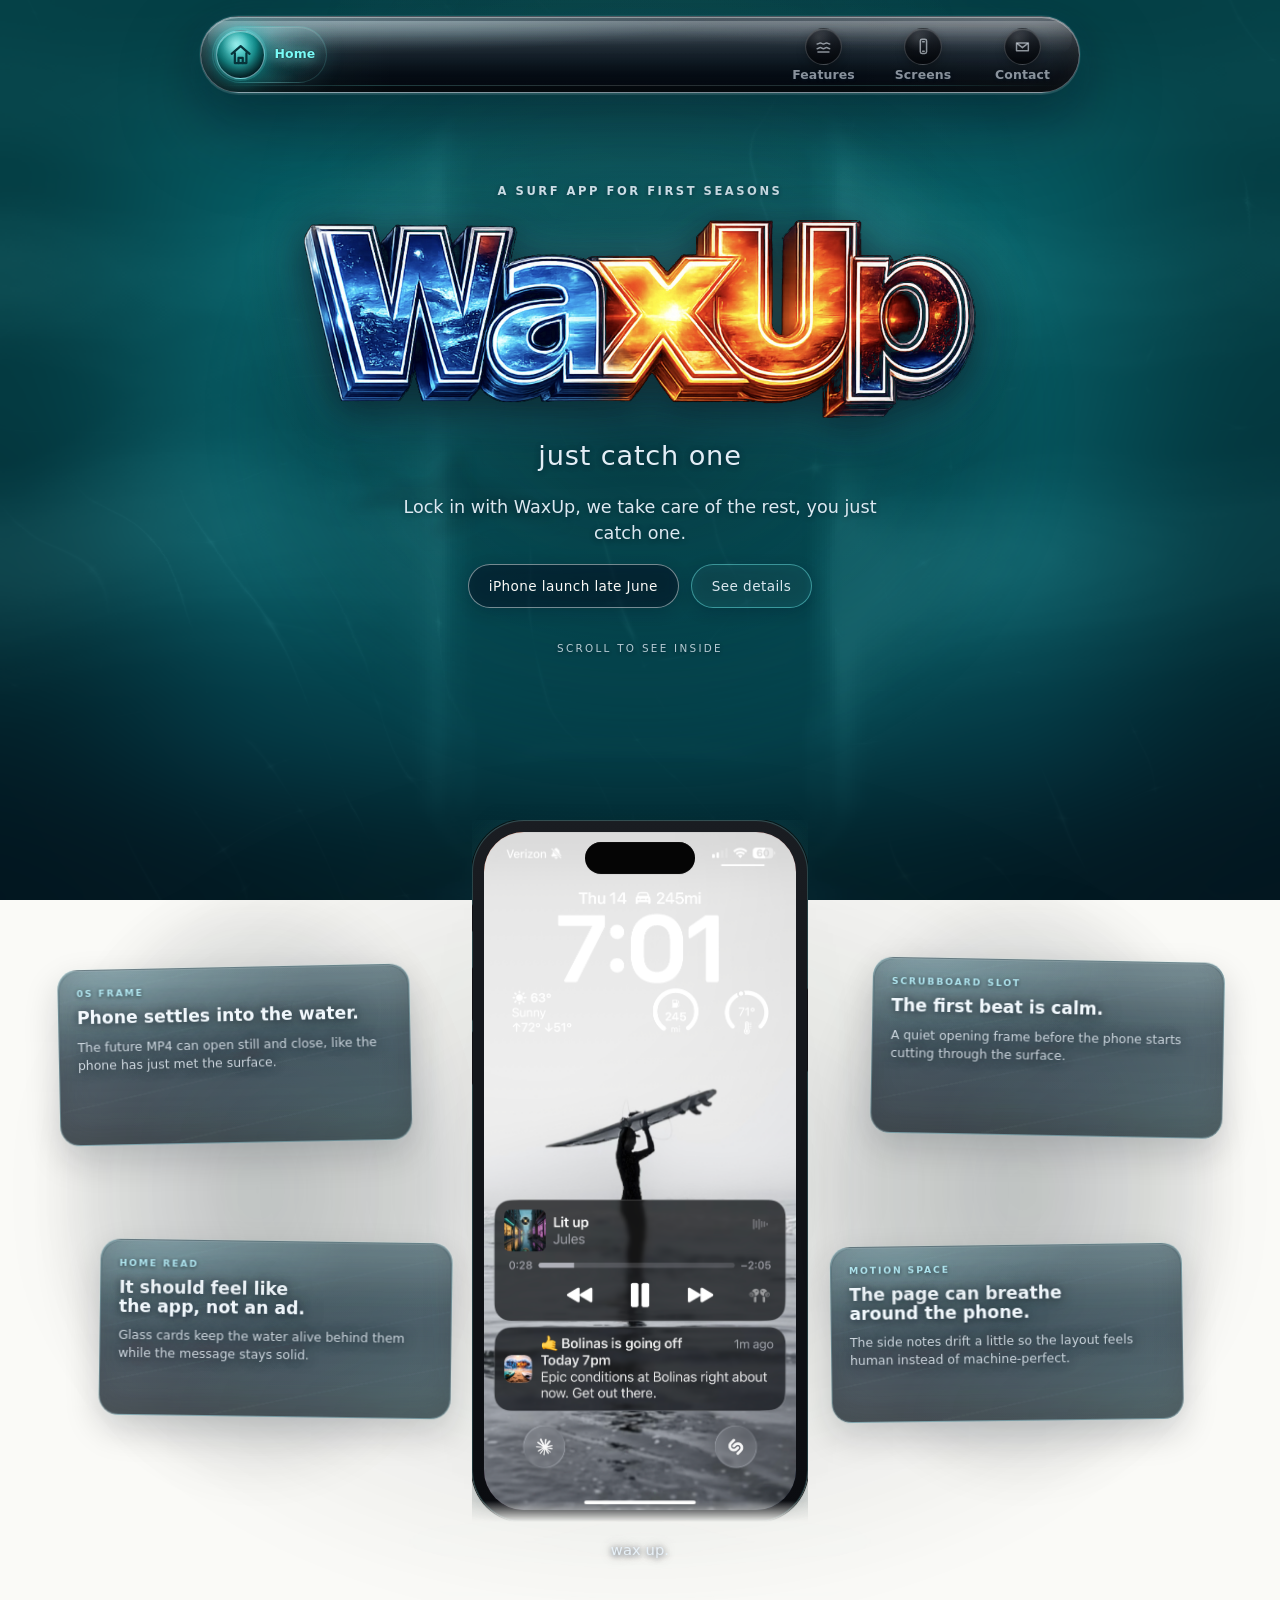
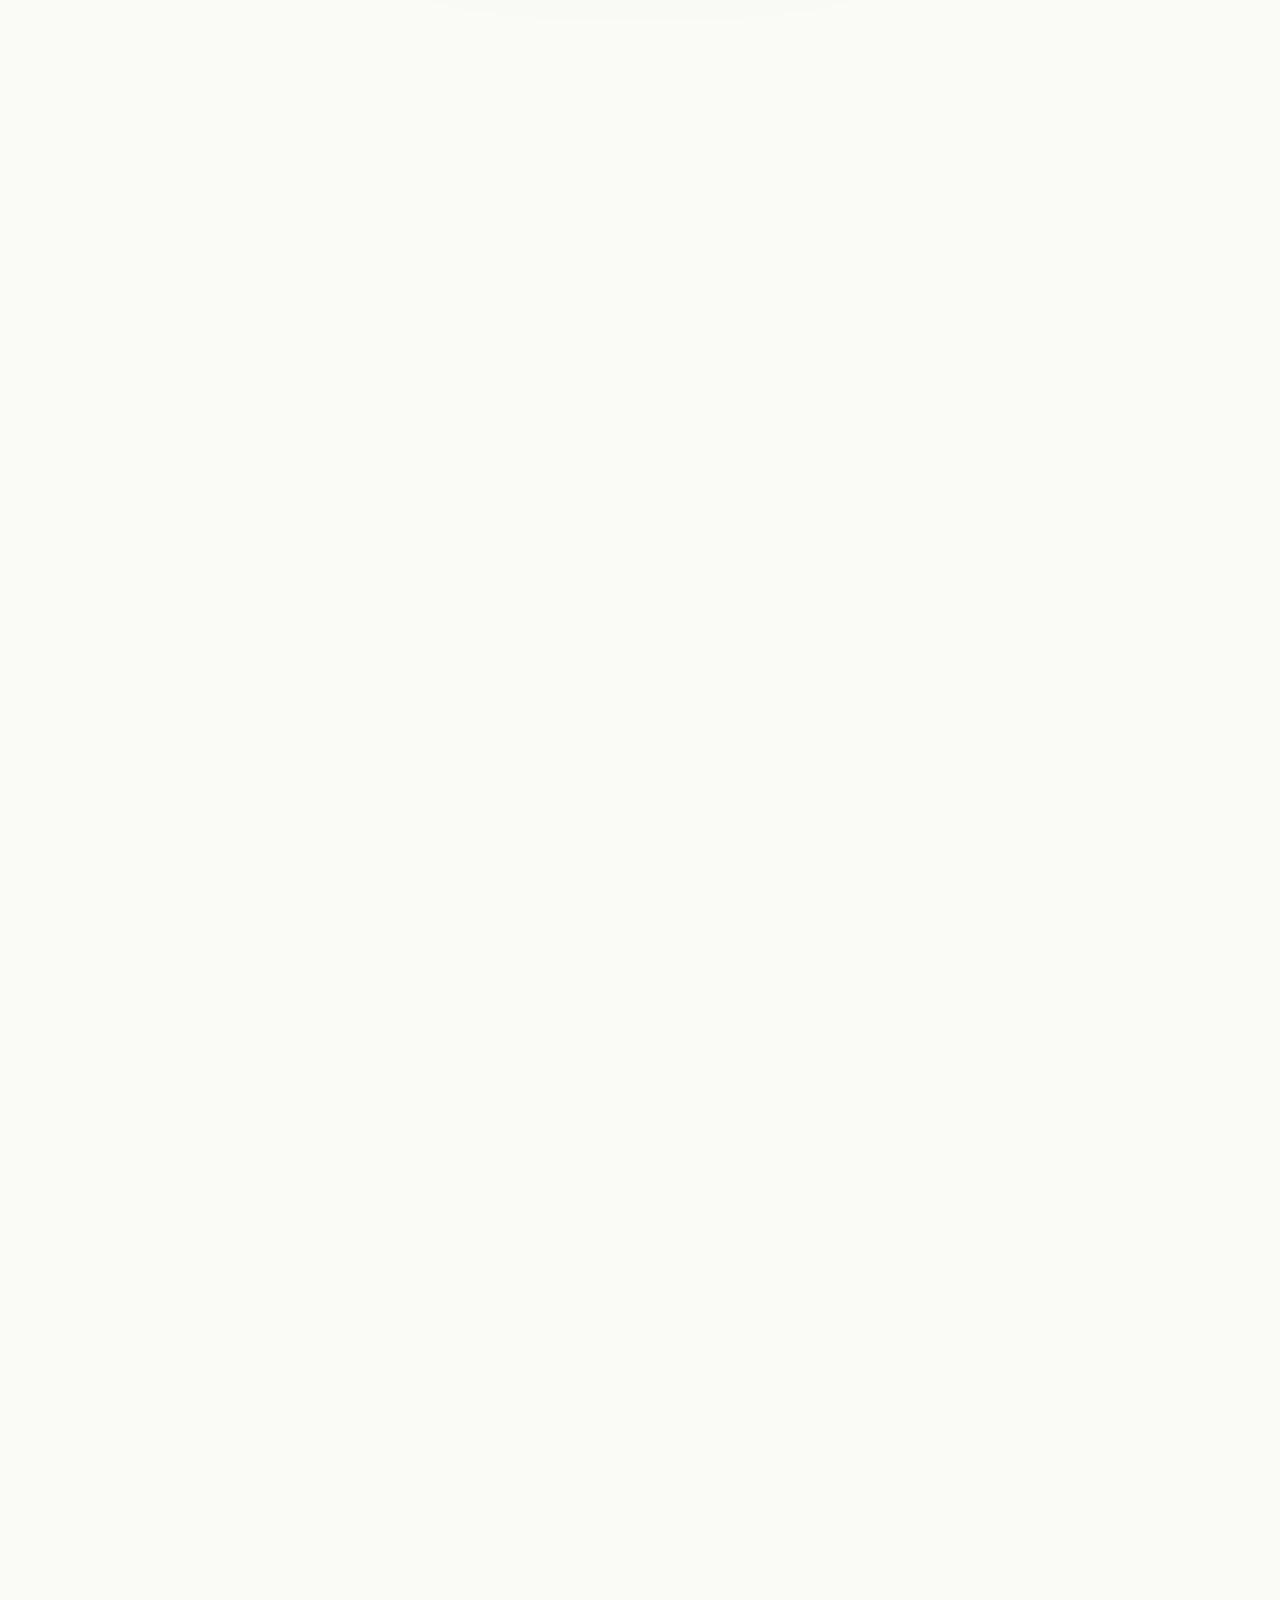
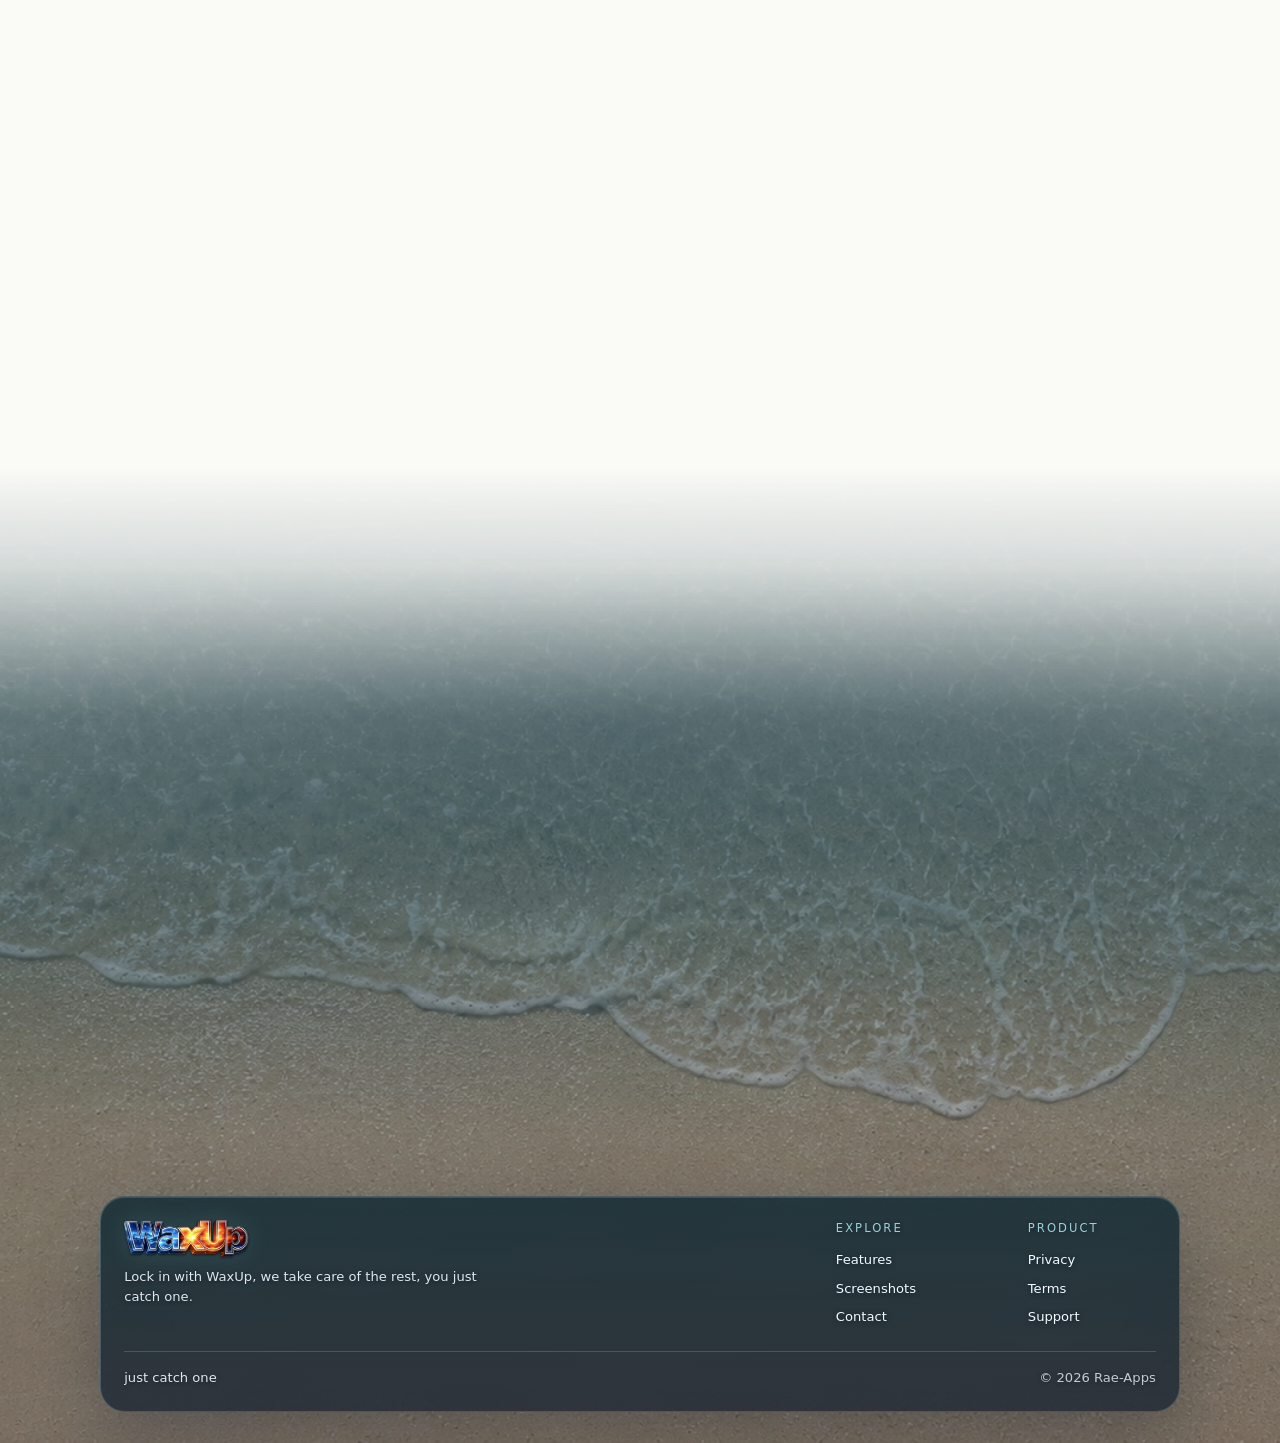
==== commit 740fecb8: "Refine mobile nav polish" ====
--- a/index.html
+++ b/index.html
@@ -1,4 +1,4 @@
-<!DOCTYPE html><html lang="en"> <head><meta charset="UTF-8"><meta name="viewport" content="width=device-width, initial-scale=1.0"><meta name="description" content="WaxUp translates surf forecasts into beginner-friendly guidance. Lock in with WaxUp, we take care of the rest, you just catch one. Launching late June 2026."><meta name="generator" content="Astro v4.16.19"><link rel="canonical" href="https://jcali86.github.io/"><link rel="icon" type="image/svg+xml" href="/favicon.svg"><!-- Open Graph --><meta property="og:title" content="WaxUp — just catch one"><meta property="og:description" content="WaxUp translates surf forecasts into beginner-friendly guidance. Lock in with WaxUp, we take care of the rest, you just catch one. Launching late June 2026."><meta property="og:url" content="https://jcali86.github.io/"><meta property="og:type" content="website"><meta property="og:site_name" content="WaxUp"><title>WaxUp — just catch one</title><meta name="astro-view-transitions-enabled" content="true"><meta name="astro-view-transitions-fallback" content="animate"><link rel="stylesheet" href="/_astro/contact.DdiY5-pj.css">
+<!DOCTYPE html><html lang="en"> <head><meta charset="UTF-8"><meta name="viewport" content="width=device-width, initial-scale=1.0"><meta name="description" content="WaxUp translates surf forecasts into beginner-friendly guidance. Lock in with WaxUp, we take care of the rest, you just catch one. Launching late June 2026."><meta name="generator" content="Astro v4.16.19"><link rel="canonical" href="https://jcali86.github.io/"><link rel="icon" type="image/svg+xml" href="/favicon.svg"><!-- Open Graph --><meta property="og:title" content="WaxUp — just catch one"><meta property="og:description" content="WaxUp translates surf forecasts into beginner-friendly guidance. Lock in with WaxUp, we take care of the rest, you just catch one. Launching late June 2026."><meta property="og:url" content="https://jcali86.github.io/"><meta property="og:type" content="website"><meta property="og:site_name" content="WaxUp"><title>WaxUp — just catch one</title><meta name="astro-view-transitions-enabled" content="true"><meta name="astro-view-transitions-fallback" content="animate"><link rel="stylesheet" href="/_astro/contact.DNP8I0XO.css">
 <link rel="stylesheet" href="/_astro/index.CJXNAzBT.css"><script type="module" src="/_astro/hoisted.B77uY_Zw.js"></script></head> <body class="min-h-screen flex flex-col ocean-page"> <waxup-water-surface data-water-surface aria-hidden="true"> <div class="water-fallback" data-water-fallback></div> </waxup-water-surface>   <div class="placeholder-wrapper" aria-hidden="true" data-astro-cid-emlgozs3>  <div class="placeholder-light" data-astro-cid-emlgozs3></div>  <div class="placeholder-reflection" data-astro-cid-emlgozs3></div> </div>  <div class="bg-surface" aria-hidden="true"></div> <nav class="top-nav" aria-label="Primary"> <a class="nav-home-tab is-active" href="/" aria-current="page"> <span class="nav-icon nav-icon-home" aria-hidden="true"> <svg viewBox="0 0 24 24" fill="none" stroke="currentColor" stroke-width="2.1" stroke-linecap="round" stroke-linejoin="round"> <path d="M3.5 11.2 12 4l8.5 7.2"></path> <path d="M6.5 10.5V20h11v-9.5"></path> <path d="M10 20v-5h4v5"></path> </svg> </span> <span class="nav-home-copy"> <span class="nav-home-label">Home</span> </span> <span class="nav-home-mobile-label">Home</span> </a> <span class="nav-center-wordmark" aria-hidden="true"> <span class="brand-logo brand-logo-sm nav-wordmark nav-wordmark-center" aria-label="WaxUp"><img class="brand-logo-img" src="/brand/waxup-logo-placeholder.png" width="1196" height="353" alt="WaxUp" decoding="async"></span> </span> <ul class="nav-links"> <li> <a href="/features"> <span class="nav-icon" aria-hidden="true"> <svg viewBox="0 0 24 24" fill="none" stroke="currentColor" stroke-width="1.9" stroke-linecap="round" stroke-linejoin="round"> <path d="M4 15c2 0 2-1.5 4-1.5S10 15 12 15s2-1.5 4-1.5S18 15 20 15"></path> <path d="M4 9c2 0 2-1.5 4-1.5S10 9 12 9s2-1.5 4-1.5S18 9 20 9"></path> <path d="M5 19h14"></path> </svg> </span> <span class="nav-link-label">Features</span> </a> </li> <li> <a href="/screenshots"> <span class="nav-icon" aria-hidden="true"> <svg viewBox="0 0 24 24" fill="none" stroke="currentColor" stroke-width="1.9" stroke-linecap="round" stroke-linejoin="round"> <rect x="8" y="3" width="8" height="18" rx="2.2"></rect> <path d="M11 6h2"></path> <path d="M11 18h2"></path> </svg> </span> <span class="nav-link-label">Screens</span> </a> </li> <li> <a href="/contact"> <span class="nav-icon" aria-hidden="true"> <svg viewBox="0 0 24 24" fill="none" stroke="currentColor" stroke-width="1.9" stroke-linecap="round" stroke-linejoin="round"> <path d="M4.5 7.5h15v10h-15z"></path> <path d="m5.5 8.5 6.5 5 6.5-5"></path> </svg> </span> <span class="nav-link-label">Contact</span> </a> </li> </ul> </nav>  <section class="hero-intro"> <div class="hero-sea-life" aria-hidden="true"> <svg viewBox="0 0 220 88" fill="none" role="img"> <path d="M14 53c26-16 53-23 82-20 7-13 18-23 34-29-4 14-2 25 6 33 25 6 47 18 70 36-26-3-48-7-68-12-14 12-30 18-50 17 11-8 18-16 21-25-29-4-60-4-95 0Z" fill="currentColor"></path> <path d="M74 34c-11-10-25-18-42-25 5 16 14 29 28 39" stroke="currentColor" stroke-width="10" stroke-linecap="round" opacity=".64"></path> </svg> </div> <p class="eyebrow">A surf app for first seasons</p> <h1 class="hero-mark"> <span class="brand-logo brand-logo-xl brand-logo-halo" aria-label="WaxUp"><img class="brand-logo-img" src="/brand/waxup-logo-placeholder.png" width="1196" height="353" alt="WaxUp" decoding="async"></span> </h1> <p class="tagline">just catch one</p> <p class="promise">
 Lock in with WaxUp, we take care of the rest, you just catch one.
 </p> <div class="hero-actions"> <span class="cta-pill" role="note">iPhone launch late June</span> <a class="cta-pill cta-pill-secondary" href="/features">See details</a> </div> <p class="scroll-hint" aria-hidden="true">Scroll to see inside</p> </section> <section class="phone-stage" id="phone-stage"> <div class="phone-stage-pin"> <div class="phone-stage-composition"> <div class="phone-side-copy phone-side-copy-left"> <div class="phone-copy-slot phone-copy-slot-left-top"> <aside class="phone-stage-note is-active" data-stage-copy="splash" aria-hidden="false"> <p class="phone-stage-note-kicker">0s frame</p> <h2>Phone settles into the water.</h2> <p>The future MP4 can open still and close, like the phone has just met the surface.</p> </aside><aside class="phone-stage-note" data-stage-copy="storm" aria-hidden="true"> <p class="phone-stage-note-kicker">today</p> <h2>The ocean gets translated first.</h2> <p>The app turns the raw read into one clear call before you leave.</p> </aside><aside class="phone-stage-note" data-stage-copy="favorites" aria-hidden="true"> <p class="phone-stage-note-kicker">watchlist</p> <h2>Your beaches stay on deck.</h2> <p>WaxUp keeps checking the spots you actually use.</p> </aside><aside class="phone-stage-note" data-stage-copy="log" aria-hidden="true"> <p class="phone-stage-note-kicker">memory</p> <h2>The session becomes signal.</h2> <p>Bad days and good days both teach WaxUp what belongs to you.</p> </aside><aside class="phone-stage-note" data-stage-copy="gear" aria-hidden="true"> <p class="phone-stage-note-kicker">before you go</p> <h2>Grab the right setup.</h2> <p>Board, suit, wax, and leash stay practical instead of aspirational.</p> </aside><aside class="phone-stage-note" data-stage-copy="home" aria-hidden="true"> <p class="phone-stage-note-kicker">end card</p> <h2>It starts on the lockscreen.</h2> <p>WaxUp is the first thing you see, before the day even begins.</p> </aside> </div><div class="phone-copy-slot phone-copy-slot-left-bottom"> <aside class="phone-stage-note is-active" data-stage-copy="splash" aria-hidden="false"> <p class="phone-stage-note-kicker">home read</p> <h2>It should feel like the app, not an ad.</h2> <p>Glass cards keep the water alive behind them while the message stays solid.</p> </aside><aside class="phone-stage-note" data-stage-copy="storm" aria-hidden="true"> <p class="phone-stage-note-kicker">water safety</p> <h2>Dirty water has a place.</h2> <p>Runoff, storm energy, and local risk sit inside the same verdict.</p> </aside><aside class="phone-stage-note" data-stage-copy="favorites" aria-hidden="true"> <p class="phone-stage-note-kicker">quiet monitoring</p> <h2>No tab hopping required.</h2> <p>The useful spots stay warm in the background until one is worth it.</p> </aside><aside class="phone-stage-note" data-stage-copy="log" aria-hidden="true"> <p class="phone-stage-note-kicker">after the paddle</p> <h2>Keep the human part.</h2> <p>A quick note beats a perfect spreadsheet when you are tired and sandy.</p> </aside><aside class="phone-stage-note" data-stage-copy="gear" aria-hidden="true"> <p class="phone-stage-note-kicker">beginner-safe</p> <h2>First buys stay grounded.</h2> <p>The app points at gear that helps you get waves, not just look ready.</p> </aside><aside class="phone-stage-note" data-stage-copy="home" aria-hidden="true"> <p class="phone-stage-note-kicker">one glance</p> <h2>The call stays simple.</h2> <p>Good for you, wait, or stay out. The rest can live one tap deeper.</p> </aside> </div> </div> <div class="phone-stage-device"> <div class="phone-chassis-frame"> <div class="phone-chassis-body"> <div class="phone-viewport">   <div class="phone-screen-layer is-active" data-screen-id="splash"> <div class="splash-placeholder"> <div class="splash-fallback"> <span class="splash-mark">WaxUp</span> <p class="splash-tagline">just catch one</p> </div> <img class="splash-image" src="/screens/lockscreen.png" alt="" aria-hidden="true" onerror="this.remove()"> </div>  </div> <div class="phone-screen-layer" data-screen-id="storm">  <div class="screen-image-frame"> <img class="screen-image" src="/screens/beach-dark.png" alt="" aria-hidden="true" onerror="this.remove()"> </div>  </div> <div class="phone-screen-layer" data-screen-id="favorites">  <div class="screen-image-frame"> <img class="screen-image" src="/screens/spots-dark.png" alt="" aria-hidden="true" onerror="this.remove()"> </div>  </div> <div class="phone-screen-layer" data-screen-id="log">  <div class="screen-placeholder"> <p class="screen-eyebrow">Surf Log</p> <h3>Last session</h3> <ul> <li><span>Date</span><span class="tabular">May 5</span></li> <li><span>Length</span><span class="tabular">30 min</span></li> <li><span>Spot</span><span>Bolinas</span></li> <li><span>Feel</span><span>Rough</span></li> </ul> <p class="screen-detail">Auto-tagged: 6.5 ft, low tide, storm. WaxUp learns what days were yours.</p> </div>  </div> <div class="phone-screen-layer" data-screen-id="gear">  <div class="screen-image-frame"> <img class="screen-image" src="/screens/gear-dark.png" alt="" aria-hidden="true" onerror="this.remove()"> </div>  </div> <div class="phone-screen-layer" data-screen-id="home">  <div class="screen-image-frame"> <img class="screen-image" src="/screens/end-lockscreen.png" alt="" aria-hidden="true" onerror="this.remove()"> </div>  </div>   <div class="phone-alerts" aria-hidden="true"> <div class="phone-alert phone-alert-left" data-stage-alert="storm"> <span class="phone-alert-label">Water alert</span> <span class="phone-alert-detail">Stay out</span> </div><div class="phone-alert phone-alert-right" data-stage-alert="favorites"> <span class="phone-alert-label">Best Window</span> <span class="phone-alert-detail">8:10 AM</span> </div><div class="phone-alert phone-alert-left" data-stage-alert="log"> <span class="phone-alert-label">Surf Log</span> <span class="phone-alert-detail">May 5 saved</span> </div><div class="phone-alert phone-alert-right" data-stage-alert="gear"> <span class="phone-alert-label">Gear</span> <span class="phone-alert-detail">4/3 wetsuit</span> </div> </div> <div class="phone-island" aria-hidden="true"></div> </div> <span class="phone-btn phone-btn-mute" aria-hidden="true"></span> <span class="phone-btn phone-btn-vol-up" aria-hidden="true"></span> <span class="phone-btn phone-btn-vol-down" aria-hidden="true"></span> <span class="phone-btn phone-btn-power" aria-hidden="true"></span> </div> </div> <p class="phone-caption" aria-live="polite">wax up.</p> </div> <div class="phone-side-copy phone-side-copy-right"> <div class="phone-copy-slot phone-copy-slot-right-top"> <aside class="phone-stage-note is-active" data-stage-copy="splash" aria-hidden="false"> <p class="phone-stage-note-kicker">scrubboard slot</p> <h2>The first beat is calm.</h2> <p>A quiet opening frame before the phone starts cutting through the surface.</p> </aside><aside class="phone-stage-note" data-stage-copy="storm" aria-hidden="true"> <p class="phone-stage-note-kicker">safety</p> <h2>Stay out means stay out.</h2> <p>Water quality, storm energy, and beginner risk sit inside the verdict.</p> </aside><aside class="phone-stage-note" data-stage-copy="favorites" aria-hidden="true"> <p class="phone-stage-note-kicker">return window</p> <h2>Come back when one opens.</h2> <p>The side copy can call out the next good window beside the moving phone.</p> </aside><aside class="phone-stage-note" data-stage-copy="log" aria-hidden="true"> <p class="phone-stage-note-kicker">afterward</p> <h2>Log the water you actually felt.</h2> <p>This panel will line up with the future MP4 frame for the surf log state.</p> </aside><aside class="phone-stage-note" data-stage-copy="gear" aria-hidden="true"> <p class="phone-stage-note-kicker">gear read</p> <h2>The small stuff matters.</h2> <p>The future video can scrub through this state while the copy holds steady.</p> </aside><aside class="phone-stage-note" data-stage-copy="home" aria-hidden="true"> <p class="phone-stage-note-kicker">final beat</p> <h2>Then you wax up.</h2> <p>Ready before you are.</p> </aside> </div><div class="phone-copy-slot phone-copy-slot-right-bottom"> <aside class="phone-stage-note is-active" data-stage-copy="splash" aria-hidden="false"> <p class="phone-stage-note-kicker">motion space</p> <h2>The page can breathe around the phone.</h2> <p>The side notes drift a little so the layout feels human instead of machine-perfect.</p> </aside><aside class="phone-stage-note" data-stage-copy="storm" aria-hidden="true"> <p class="phone-stage-note-kicker">beginner lens</p> <h2>Risk is personal.</h2> <p>Same break, different answer depending on your level and comfort.</p> </aside><aside class="phone-stage-note" data-stage-copy="favorites" aria-hidden="true"> <p class="phone-stage-note-kicker">local feel</p> <h2>Small breaks still matter.</h2> <p>The list can hold your real beaches, not just the famous ones.</p> </aside><aside class="phone-stage-note" data-stage-copy="log" aria-hidden="true"> <p class="phone-stage-note-kicker">pattern building</p> <h2>Your next call gets sharper.</h2> <p>WaxUp remembers what worked without turning the beach into homework.</p> </aside><aside class="phone-stage-note" data-stage-copy="gear" aria-hidden="true"> <p class="phone-stage-note-kicker">cold-water logic</p> <h2>Comfort changes the session.</h2> <p>A good suit, wax, or leash can turn a maybe into a useful paddle.</p> </aside><aside class="phone-stage-note" data-stage-copy="home" aria-hidden="true"> <p class="phone-stage-note-kicker">launch path</p> <h2>Clean home, deeper pages.</h2> <p>The homepage shows the feeling. Details can open like screens in the app.</p> </aside> </div> </div> </div> </div> </section>  <section class="shore-arrival" aria-hidden="true" data-astro-cid-6nltt75m> <div class="shore-waterline" data-astro-cid-6nltt75m></div> <div class="shore-tide" data-astro-cid-6nltt75m></div> <div class="shore-sand" data-astro-cid-6nltt75m></div> </section>  <footer class="site-footer"> <div class="footer-beach" aria-hidden="true"></div> <div class="footer-panel"> <div class="footer-grid"> <div class="footer-brand"> <a href="/" class="brand-logo brand-logo-sm footer-wordmark" aria-label="WaxUp home"><img class="brand-logo-img" src="/brand/waxup-logo-placeholder.png" width="1196" height="353" alt="WaxUp" decoding="async"></a> <p>Lock in with WaxUp, we take care of the rest, you just catch one.</p> </div> <div class="footer-column"> <h2>Explore</h2> <a href="/features">Features</a> <a href="/screenshots">Screenshots</a> <a href="/contact">Contact</a> </div> <div class="footer-column"> <h2>Product</h2> <a href="/privacy">Privacy</a> <a href="/terms">Terms</a> <a href="mailto:support@rae-apps.com">Support</a> </div> </div> <div class="footer-bottom"> <span>just catch one</span> <span class="copyright">© 2026 Rae-Apps</span> </div> </div> </footer>  </body></html>
--- a/_astro/contact.DNP8I0XO.css
+++ b/_astro/contact.DNP8I0XO.css
@@ -0,0 +1 @@
+:root{--brand-gradient: linear-gradient(135deg, #C2421A 0%, #552842 50%, #0E1E3D 100%);--brand-electric: #79FAF7;--day-bg: #FAFAF7;--day-sky: #B8E0F4;--day-blue: #5DCFF5;--day-sun: #FFE45E;--day-tangerine: #F08F4A;--day-ink: #1A1612;--night-bg: #051427;--night-surface: #0B1E3A;--night-moon: #5EB5E0;--night-electric: #79FAF7;--night-highlight: #E8F2FA;--surface-bg: var(--day-bg);--surface-text: var(--day-ink);--surface-accent: var(--day-blue)}@media (prefers-color-scheme: dark){:root{--surface-bg: var(--night-bg);--surface-text: var(--night-highlight);--surface-accent: var(--night-electric)}}:root[data-mode=light]{--surface-bg: var(--day-bg);--surface-text: var(--day-ink);--surface-accent: var(--day-blue)}:root[data-mode=dark]{--surface-bg: var(--night-bg);--surface-text: var(--night-highlight);--surface-accent: var(--night-electric)}*,:before,:after{--tw-border-spacing-x: 0;--tw-border-spacing-y: 0;--tw-translate-x: 0;--tw-translate-y: 0;--tw-rotate: 0;--tw-skew-x: 0;--tw-skew-y: 0;--tw-scale-x: 1;--tw-scale-y: 1;--tw-pan-x: ;--tw-pan-y: ;--tw-pinch-zoom: ;--tw-scroll-snap-strictness: proximity;--tw-gradient-from-position: ;--tw-gradient-via-position: ;--tw-gradient-to-position: ;--tw-ordinal: ;--tw-slashed-zero: ;--tw-numeric-figure: ;--tw-numeric-spacing: ;--tw-numeric-fraction: ;--tw-ring-inset: ;--tw-ring-offset-width: 0px;--tw-ring-offset-color: #fff;--tw-ring-color: rgb(59 130 246 / .5);--tw-ring-offset-shadow: 0 0 #0000;--tw-ring-shadow: 0 0 #0000;--tw-shadow: 0 0 #0000;--tw-shadow-colored: 0 0 #0000;--tw-blur: ;--tw-brightness: ;--tw-contrast: ;--tw-grayscale: ;--tw-hue-rotate: ;--tw-invert: ;--tw-saturate: ;--tw-sepia: ;--tw-drop-shadow: ;--tw-backdrop-blur: ;--tw-backdrop-brightness: ;--tw-backdrop-contrast: ;--tw-backdrop-grayscale: ;--tw-backdrop-hue-rotate: ;--tw-backdrop-invert: ;--tw-backdrop-opacity: ;--tw-backdrop-saturate: ;--tw-backdrop-sepia: ;--tw-contain-size: ;--tw-contain-layout: ;--tw-contain-paint: ;--tw-contain-style: }::backdrop{--tw-border-spacing-x: 0;--tw-border-spacing-y: 0;--tw-translate-x: 0;--tw-translate-y: 0;--tw-rotate: 0;--tw-skew-x: 0;--tw-skew-y: 0;--tw-scale-x: 1;--tw-scale-y: 1;--tw-pan-x: ;--tw-pan-y: ;--tw-pinch-zoom: ;--tw-scroll-snap-strictness: proximity;--tw-gradient-from-position: ;--tw-gradient-via-position: ;--tw-gradient-to-position: ;--tw-ordinal: ;--tw-slashed-zero: ;--tw-numeric-figure: ;--tw-numeric-spacing: ;--tw-numeric-fraction: ;--tw-ring-inset: ;--tw-ring-offset-width: 0px;--tw-ring-offset-color: #fff;--tw-ring-color: rgb(59 130 246 / .5);--tw-ring-offset-shadow: 0 0 #0000;--tw-ring-shadow: 0 0 #0000;--tw-shadow: 0 0 #0000;--tw-shadow-colored: 0 0 #0000;--tw-blur: ;--tw-brightness: ;--tw-contrast: ;--tw-grayscale: ;--tw-hue-rotate: ;--tw-invert: ;--tw-saturate: ;--tw-sepia: ;--tw-drop-shadow: ;--tw-backdrop-blur: ;--tw-backdrop-brightness: ;--tw-backdrop-contrast: ;--tw-backdrop-grayscale: ;--tw-backdrop-hue-rotate: ;--tw-backdrop-invert: ;--tw-backdrop-opacity: ;--tw-backdrop-saturate: ;--tw-backdrop-sepia: ;--tw-contain-size: ;--tw-contain-layout: ;--tw-contain-paint: ;--tw-contain-style: }*,:before,:after{box-sizing:border-box;border-width:0;border-style:solid;border-color:#e5e7eb}:before,:after{--tw-content: ""}html,:host{line-height:1.5;-webkit-text-size-adjust:100%;-moz-tab-size:4;-o-tab-size:4;tab-size:4;font-family:-apple-system,BlinkMacSystemFont,SF Pro Display,Segoe UI,system-ui,sans-serif;font-feature-settings:normal;font-variation-settings:normal;-webkit-tap-highlight-color:transparent}body{margin:0;line-height:inherit}hr{height:0;color:inherit;border-top-width:1px}abbr:where([title]){-webkit-text-decoration:underline dotted;text-decoration:underline dotted}h1,h2,h3,h4,h5,h6{font-size:inherit;font-weight:inherit}a{color:inherit;text-decoration:inherit}b,strong{font-weight:bolder}code,kbd,samp,pre{font-family:ui-monospace,SFMono-Regular,Menlo,Monaco,Consolas,Liberation Mono,Courier New,monospace;font-feature-settings:normal;font-variation-settings:normal;font-size:1em}small{font-size:80%}sub,sup{font-size:75%;line-height:0;position:relative;vertical-align:baseline}sub{bottom:-.25em}sup{top:-.5em}table{text-indent:0;border-color:inherit;border-collapse:collapse}button,input,optgroup,select,textarea{font-family:inherit;font-feature-settings:inherit;font-variation-settings:inherit;font-size:100%;font-weight:inherit;line-height:inherit;letter-spacing:inherit;color:inherit;margin:0;padding:0}button,select{text-transform:none}button,input:where([type=button]),input:where([type=reset]),input:where([type=submit]){-webkit-appearance:button;background-color:transparent;background-image:none}:-moz-focusring{outline:auto}:-moz-ui-invalid{box-shadow:none}progress{vertical-align:baseline}::-webkit-inner-spin-button,::-webkit-outer-spin-button{height:auto}[type=search]{-webkit-appearance:textfield;outline-offset:-2px}::-webkit-search-decoration{-webkit-appearance:none}::-webkit-file-upload-button{-webkit-appearance:button;font:inherit}summary{display:list-item}blockquote,dl,dd,h1,h2,h3,h4,h5,h6,hr,figure,p,pre{margin:0}fieldset{margin:0;padding:0}legend{padding:0}ol,ul,menu{list-style:none;margin:0;padding:0}dialog{padding:0}textarea{resize:vertical}input::-moz-placeholder,textarea::-moz-placeholder{opacity:1;color:#9ca3af}input::placeholder,textarea::placeholder{opacity:1;color:#9ca3af}button,[role=button]{cursor:pointer}:disabled{cursor:default}img,svg,video,canvas,audio,iframe,embed,object{display:block;vertical-align:middle}img,video{max-width:100%;height:auto}[hidden]:where(:not([hidden=until-found])){display:none}.container{width:100%}@media (min-width: 640px){.container{max-width:640px}}@media (min-width: 768px){.container{max-width:768px}}@media (min-width: 1024px){.container{max-width:1024px}}@media (min-width: 1280px){.container{max-width:1280px}}@media (min-width: 1536px){.container{max-width:1536px}}.visible{visibility:visible}.collapse{visibility:collapse}.static{position:static}.fixed{position:fixed}.absolute{position:absolute}.relative{position:relative}.sticky{position:sticky}.isolate{isolation:isolate}.block{display:block}.flex{display:flex}.grid{display:grid}.hidden{display:none}.min-h-screen{min-height:100vh}.transform{transform:translate(var(--tw-translate-x),var(--tw-translate-y)) rotate(var(--tw-rotate)) skew(var(--tw-skew-x)) skewY(var(--tw-skew-y)) scaleX(var(--tw-scale-x)) scaleY(var(--tw-scale-y))}.resize{resize:both}.flex-col{flex-direction:column}.rounded{border-radius:.25rem}.border{border-width:1px}.uppercase{text-transform:uppercase}.italic{font-style:italic}.shadow{--tw-shadow: 0 1px 3px 0 rgb(0 0 0 / .1), 0 1px 2px -1px rgb(0 0 0 / .1);--tw-shadow-colored: 0 1px 3px 0 var(--tw-shadow-color), 0 1px 2px -1px var(--tw-shadow-color);box-shadow:var(--tw-ring-offset-shadow, 0 0 #0000),var(--tw-ring-shadow, 0 0 #0000),var(--tw-shadow)}.outline{outline-style:solid}.ring{--tw-ring-offset-shadow: var(--tw-ring-inset) 0 0 0 var(--tw-ring-offset-width) var(--tw-ring-offset-color);--tw-ring-shadow: var(--tw-ring-inset) 0 0 0 calc(3px + var(--tw-ring-offset-width)) var(--tw-ring-color);box-shadow:var(--tw-ring-offset-shadow),var(--tw-ring-shadow),var(--tw-shadow, 0 0 #0000)}.blur{--tw-blur: blur(8px);filter:var(--tw-blur) var(--tw-brightness) var(--tw-contrast) var(--tw-grayscale) var(--tw-hue-rotate) var(--tw-invert) var(--tw-saturate) var(--tw-sepia) var(--tw-drop-shadow)}.drop-shadow{--tw-drop-shadow: drop-shadow(0 1px 2px rgb(0 0 0 / .1)) drop-shadow(0 1px 1px rgb(0 0 0 / .06));filter:var(--tw-blur) var(--tw-brightness) var(--tw-contrast) var(--tw-grayscale) var(--tw-hue-rotate) var(--tw-invert) var(--tw-saturate) var(--tw-sepia) var(--tw-drop-shadow)}.filter{filter:var(--tw-blur) var(--tw-brightness) var(--tw-contrast) var(--tw-grayscale) var(--tw-hue-rotate) var(--tw-invert) var(--tw-saturate) var(--tw-sepia) var(--tw-drop-shadow)}.transition{transition-property:color,background-color,border-color,text-decoration-color,fill,stroke,opacity,box-shadow,transform,filter,backdrop-filter;transition-timing-function:cubic-bezier(.4,0,.2,1);transition-duration:.15s}:root{color-scheme:light dark}html{-webkit-font-smoothing:antialiased;-moz-osx-font-smoothing:grayscale;text-rendering:optimizeLegibility;background:var(--surface-bg);color:var(--surface-text)}body{margin:0;padding:0;font-family:-apple-system,BlinkMacSystemFont,SF Pro Display,Segoe UI,system-ui,sans-serif;color:var(--surface-text)}body.ocean-page{--surface-bg: var(--night-bg);--surface-text: var(--night-highlight);--surface-accent: var(--night-electric);color:var(--surface-text)}a{color:inherit;text-decoration:none}.tabular{font-variant-numeric:tabular-nums}.gradient-text{background-image:var(--brand-gradient);-webkit-background-clip:text;background-clip:text;color:transparent;background-color:#c2421a}.wordmark-halo{position:relative;display:inline-block}.wordmark-halo:before{content:"";position:absolute;inset:-15% -10%;background:radial-gradient(ellipse 70% 80% at 75% 50%,#79faf738,#79faf700 60%);z-index:-1;pointer-events:none;opacity:0}:root[data-mode=dark] .wordmark-halo:before{opacity:1}@media (prefers-color-scheme: dark){:root:not([data-mode=light]) .wordmark-halo:before{opacity:1}}.brand-logo{position:relative;display:inline-flex;align-items:center;justify-content:center;line-height:0;vertical-align:middle}.brand-logo-img{display:block;width:var(--brand-logo-width, 16rem);height:auto;max-width:100%;filter:drop-shadow(0 2px 2px rgba(0,0,0,.5)) drop-shadow(0 0 20px rgba(121,250,247,.16))}.brand-logo-sm{--brand-logo-width: 6.4rem}.brand-logo-md{--brand-logo-width: 14rem}.brand-logo-lg{--brand-logo-width: min(28rem, 78vw)}.brand-logo-xl{--brand-logo-width: min(47rem, 86vw)}.brand-logo-halo:before{content:"";position:absolute;z-index:-1;inset:3% 7% 8%;border-radius:999px;background:radial-gradient(ellipse at 36% 50%,rgba(72,184,255,.18),transparent 56%),radial-gradient(ellipse at 64% 50%,rgba(255,128,38,.16),transparent 56%),radial-gradient(ellipse at center,rgba(121,250,247,.12),transparent 68%);filter:blur(18px);pointer-events:none}.brand-logo-halo .brand-logo-img{filter:drop-shadow(0 8px 18px rgba(2,18,27,.62)) drop-shadow(0 0 30px rgba(121,250,247,.2))}.teal-torch{color:#fff;text-shadow:0 0 1px rgba(0,0,0,.4),0 0 4px rgba(121,250,247,.9),0 0 16px rgba(121,250,247,.6);font-weight:700;letter-spacing:.02em}.chip{display:inline-flex;align-items:center;gap:.375rem;padding:.2rem .55rem;border-radius:9999px;font-size:.6875rem;font-weight:600;letter-spacing:.01em;white-space:nowrap;line-height:1.2}.chip-go{background:#5dcff52e;color:#1b89b8}.chip-caution{background:#f08f4a33;color:#b85b1e}.chip-stop{background:#dc354526;color:#b72436}:root[data-mode=dark] .chip-go{background:#79faf726;color:var(--night-electric)}:root[data-mode=dark] .chip-caution{background:#ffe45e33;color:var(--day-sun)}:root[data-mode=dark] .chip-stop{background:#dc354538;color:#ff8a95}@media (prefers-color-scheme: dark){:root:not([data-mode=light]) .chip-go{background:#79faf726;color:var(--night-electric)}:root:not([data-mode=light]) .chip-caution{background:#ffe45e33;color:var(--day-sun)}:root:not([data-mode=light]) .chip-stop{background:#dc354538;color:#ff8a95}}.glass-dark{background:linear-gradient(180deg,#0a1628eb,#050b14f5);border:1px solid rgba(121,250,247,.08);backdrop-filter:blur(20px);-webkit-backdrop-filter:blur(20px);box-shadow:inset 0 1px #ffffff0a,0 10px 30px #0006}:root{--top-nav-offset: calc(1rem + env(safe-area-inset-top, 0px)) ;--top-nav-height: 4.35rem;--top-nav-bottom-gap: clamp(.75rem, 2vh, 1.15rem);--top-nav-clearance: calc(var(--top-nav-offset) + var(--top-nav-height) + var(--top-nav-bottom-gap));--phone-stage-caption-space: 4.25rem;--phone-screen-aspect: 1290 / 2796;--phone-shell-aspect: 10 / 20.9}.bg-surface{position:fixed;inset:0;z-index:-20;background:var(--surface-bg);pointer-events:none}.top-nav{position:fixed;top:var(--top-nav-offset);left:50%;transform:translate(-50%);z-index:30;display:flex;align-items:center;justify-content:space-between;gap:.62rem;width:min(880px,calc(100% - 2rem));min-height:var(--top-nav-height);padding:.44rem .58rem;margin:0;box-sizing:border-box;border-radius:9999px;overflow:hidden;isolation:isolate;background:radial-gradient(ellipse at 13% -10%,rgba(183,244,255,.28),transparent 38%),radial-gradient(ellipse at 92% 0%,rgba(255,255,255,.14),transparent 34%),linear-gradient(92deg,rgba(121,250,247,.11),transparent 22%,transparent 72%,rgba(255,255,255,.045)),linear-gradient(180deg,#5e6871bd,#222a33d6 38%,#080e17e6 78%,#03080feb),#051427b8;border:1px solid rgba(216,229,236,.34);box-shadow:inset 0 1px #ffffff5c,inset 0 16px 28px #ffffff0e,inset 0 -18px 30px #00000061,inset 18px 0 34px #ffffff0b,inset -18px 0 34px #00000029,0 2px #ffffff1a,0 18px 46px #010d1657,0 34px 90px #05142747,0 0 0 1px #79faf71a,0 0 36px #79faf70f;backdrop-filter:blur(30px) saturate(1.24);-webkit-backdrop-filter:blur(30px) saturate(1.24)}.top-nav:before,.top-nav:after{content:"";position:absolute;pointer-events:none}.top-nav:before{z-index:-1;inset:.26rem .46rem auto;height:46%;border-radius:9999px;background:linear-gradient(180deg,rgba(255,255,255,.26),rgba(255,255,255,.055) 48%,transparent),radial-gradient(ellipse at 18% 0%,rgba(183,244,255,.18),transparent 55%);opacity:.86}.top-nav:after{left:1.05rem;right:1.05rem;bottom:.38rem;height:1px;background:linear-gradient(90deg,transparent,rgba(121,250,247,.28) 18%,rgba(255,255,255,.2) 50%,rgba(121,250,247,.22) 82%,transparent);opacity:.76}.nav-center-wordmark{position:absolute;left:50%;top:50%;z-index:3;display:grid;place-items:center;width:10rem;max-width:28%;pointer-events:none;opacity:0;transform:translate(-50%,-37%) scale(.74);transform-origin:50% 50%;transition:opacity .42s cubic-bezier(.2,.75,.2,1),transform .52s cubic-bezier(.2,.75,.2,1),filter .42s ease;filter:blur(7px) saturate(.78)}.nav-center-wordmark:before{content:"";position:absolute;inset:-.42rem -1.05rem;z-index:-1;border-radius:9999px;background:radial-gradient(ellipse at 50% 52%,rgba(121,250,247,.12),transparent 68%),linear-gradient(90deg,transparent,rgba(255,255,255,.055),transparent);opacity:0;transition:opacity .42s ease}.nav-center-wordmark .nav-wordmark-center{--brand-logo-width: min(8.4rem, 100%);justify-content:center}body.nav-logo-docked .nav-center-wordmark{opacity:1;transform:translate(-50%,-50%) scale(1);filter:blur(0) saturate(1.04)}body.nav-logo-docked .nav-center-wordmark:before{opacity:1}:root[data-mode=light] .top-nav{background:linear-gradient(180deg,#ffffffeb,#f8faf9d1 52%,#e4eae9c7),#fafaf7d1;border-color:#0b1e3a1f;box-shadow:inset 0 2px #ffffffc7,inset 0 -2px #0e1e3d1a,0 22px 60px #0e1e3d29}@media (prefers-color-scheme: light){:root:not([data-mode=dark]) .top-nav{background:linear-gradient(180deg,#ffffffeb,#f8faf9d1 52%,#e4eae9c7),#fafaf7d1;border-color:#0b1e3a1f;box-shadow:inset 0 2px #ffffffc7,inset 0 -2px #0e1e3d1a,0 22px 60px #0e1e3d29}}:root body.ocean-page .top-nav{background:radial-gradient(ellipse at 13% -10%,rgba(183,244,255,.28),transparent 38%),radial-gradient(ellipse at 92% 0%,rgba(255,255,255,.14),transparent 34%),linear-gradient(92deg,rgba(121,250,247,.11),transparent 22%,transparent 72%,rgba(255,255,255,.045)),linear-gradient(180deg,#5e6871bd,#222a33d6 38%,#080e17e6 78%,#03080feb),#051427b8;border-color:#d8e5ec57;box-shadow:inset 0 1px #ffffff5c,inset 0 16px 28px #ffffff0e,inset 0 -18px 30px #00000061,inset 18px 0 34px #ffffff0b,inset -18px 0 34px #00000029,0 2px #ffffff1a,0 18px 46px #010d1657,0 34px 90px #05142747,0 0 0 1px #79faf71a,0 0 36px #79faf70f}.nav-home-tab,.nav-links a{position:relative;display:inline-flex;align-items:center;border-radius:9999px;color:#e8f2fab8;isolation:isolate;transition:opacity .2s ease,transform .2s ease,color .2s ease}.nav-home-tab:before,.nav-links a:before{content:"";position:absolute;z-index:-1;inset:.08rem;border-radius:9999px;background:radial-gradient(ellipse at 48% 0%,rgba(183,244,255,.15),transparent 52%),linear-gradient(180deg,#ffffff0e,#ffffff03);border:1px solid rgba(255,255,255,.055);opacity:0;transform:scale(.96);transition:opacity .2s ease,transform .2s ease}.nav-home-tab:after,.nav-links a:after{content:"";position:absolute;left:22%;right:22%;bottom:.22rem;z-index:-1;height:.28rem;border-radius:9999px;background:radial-gradient(ellipse at center,rgba(121,250,247,.46),transparent 68%);filter:blur(5px);opacity:0;transition:opacity .2s ease,transform .2s ease;transform:scaleX(.72)}.nav-home-tab{flex:0 0 auto;gap:.58rem;min-width:6.25rem;min-height:3.45rem;padding:.32rem .78rem .32rem .38rem}.nav-home-tab.is-active{color:var(--night-electric)}.nav-home-tab:hover,.nav-links a:hover{opacity:.96;transform:translateY(-1px)}.nav-home-tab:hover:before,.nav-links a:hover:before{opacity:.64;transform:scale(1)}.nav-home-tab:hover:after,.nav-links a:hover:after{opacity:.34;transform:scaleX(.92)}.nav-icon{width:2.35rem;height:2.35rem;display:grid;place-items:center;flex:none;border-radius:9999px;color:#e8f2fa94;background:radial-gradient(circle at 35% 20%,rgba(255,255,255,.18),transparent 38%),radial-gradient(circle at 50% 76%,rgba(0,0,0,.42),transparent 56%),linear-gradient(180deg,#293039e0,#05090ff0);border:1px solid rgba(255,255,255,.19);box-shadow:inset 0 1px 1px #ffffff3d,inset 0 -12px 18px #0006,0 5px 11px #0000004d,0 0 0 1px #0003}.nav-icon svg{width:1.18rem;height:1.18rem}.nav-icon-home{width:3.05rem;height:3.05rem;color:#07333a;background:radial-gradient(circle at 42% 32%,#79faf7f0,#13c9c399 46%,#062a31e0 76%),#0a3039;border-color:#b7f4ff8c;box-shadow:0 0 0 2px #79faf729,0 0 28px #00eee875,inset 0 1px #ffffff6b,inset 0 -16px 20px #00000052}.nav-icon-home svg{width:1.58rem;height:1.58rem;filter:drop-shadow(0 0 7px rgba(121,250,247,.82))}.nav-home-copy{display:flex;flex-direction:column;gap:.16rem;line-height:1;min-width:2.3rem}.nav-wordmark{--brand-logo-width: 7.15rem;justify-content:flex-start}.nav-wordmark .brand-logo-img{filter:drop-shadow(0 1px 1px rgba(0,0,0,.58)) drop-shadow(0 0 12px rgba(121,250,247,.16)) drop-shadow(0 0 1px rgba(255,255,255,.22))}.nav-home-label,.nav-home-mobile-label,.nav-link-label{font-family:-apple-system,ui-rounded,SF Pro Rounded,system-ui,sans-serif;font-weight:800;letter-spacing:.01em;line-height:1}.nav-home-label{color:var(--night-electric);font-size:.78rem;text-shadow:0 0 2px rgba(0,0,0,.7),0 0 12px rgba(121,250,247,.85),0 0 22px rgba(121,250,247,.48)}.nav-home-mobile-label{display:none;color:var(--night-electric);font-size:.62rem;text-shadow:0 0 2px rgba(0,0,0,.72),0 0 12px rgba(121,250,247,.85),0 0 20px rgba(121,250,247,.44)}.nav-links{flex:1;min-width:0;display:flex;align-items:center;justify-content:flex-end;gap:.32rem;list-style:none;margin:0;padding:0}.nav-links li{min-width:0}.nav-links a{min-width:5.9rem;min-height:3.35rem;flex-direction:column;justify-content:center;gap:.22rem;padding:.22rem .38rem}.nav-links a:hover .nav-icon{color:#b7f4ffeb}.nav-link-label{color:#e8f2fa94;font-size:.78rem;text-shadow:0 1px 3px rgba(5,20,39,.65)}:root[data-mode=light] .nav-home-tab,:root[data-mode=light] .nav-links a{color:#0e1e3d99}:root[data-mode=light] .nav-icon{color:#0e1e3d85;background:radial-gradient(circle at 38% 22%,rgba(255,255,255,.95),transparent 44%),linear-gradient(180deg,#ffffffdb,#e6eae9c7);border-color:#fffc;box-shadow:inset 0 1px 1px #ffffffd9,inset 0 -10px 18px #0e1e3d0f,0 6px 16px #0e1e3d14}:root[data-mode=light] .nav-icon-home{color:#0e1e3d;background:radial-gradient(circle at 44% 30%,#f6fffffa,#c2fbf9c7 50%,#e8f6f4db 78%),#f6fbfb;border-color:#79faf78c;box-shadow:0 0 0 2px #79faf738,0 0 24px #79faf757,inset 0 1px #fffffff5,inset 0 -14px 22px #0e1e3d0d}:root[data-mode=light] .nav-link-label{color:#0e1e3d8c;text-shadow:none}:root[data-mode=light] .nav-home-label{color:var(--night-electric);text-shadow:0 0 10px rgba(121,250,247,.55),0 0 18px rgba(121,250,247,.34)}@media (prefers-color-scheme: light){:root:not([data-mode=dark]) .nav-home-tab,:root:not([data-mode=dark]) .nav-links a{color:#0e1e3d99}:root:not([data-mode=dark]) .nav-icon{color:#0e1e3d85;background:radial-gradient(circle at 38% 22%,rgba(255,255,255,.95),transparent 44%),linear-gradient(180deg,#ffffffdb,#e6eae9c7);border-color:#fffc;box-shadow:inset 0 1px 1px #ffffffd9,inset 0 -10px 18px #0e1e3d0f,0 6px 16px #0e1e3d14}:root:not([data-mode=dark]) .nav-icon-home{color:#0e1e3d;background:radial-gradient(circle at 44% 30%,#f6fffffa,#c2fbf9c7 50%,#e8f6f4db 78%),#f6fbfb;border-color:#79faf78c;box-shadow:0 0 0 2px #79faf738,0 0 24px #79faf757,inset 0 1px #fffffff5,inset 0 -14px 22px #0e1e3d0d}:root:not([data-mode=dark]) .nav-link-label{color:#0e1e3d8c;text-shadow:none}:root:not([data-mode=dark]) .nav-home-label{color:var(--night-electric);text-shadow:0 0 10px rgba(121,250,247,.55),0 0 18px rgba(121,250,247,.34)}}:root body.ocean-page .nav-home-tab,:root body.ocean-page .nav-links a{color:#e8f2fab8}:root body.ocean-page .nav-icon{color:#e8f2fa94;background:radial-gradient(circle at 35% 25%,rgba(255,255,255,.11),transparent 38%),linear-gradient(180deg,#20262ec7,#05090fe6);border-color:#ffffff29;box-shadow:inset 0 1px 1px #ffffff2e,inset 0 -12px 18px #00000057,0 4px 10px #0000003d}:root body.ocean-page .nav-icon-home{color:#07333a;background:radial-gradient(circle at 42% 32%,#79faf7f0,#13c9c399 46%,#062a31e0 76%),#0a3039;border-color:#b7f4ff8c;box-shadow:0 0 0 2px #79faf729,0 0 28px #00eee875,inset 0 1px #ffffff6b,inset 0 -16px 20px #00000052}:root body.ocean-page .nav-link-label{color:#e8f2fa94;text-shadow:0 1px 3px rgba(5,20,39,.65)}:root body.ocean-page .nav-home-label{color:var(--night-electric);text-shadow:0 0 2px rgba(0,0,0,.7),0 0 12px rgba(121,250,247,.85),0 0 22px rgba(121,250,247,.48)}.top-nav .nav-home-tab:not(.is-active) .nav-icon-home{color:#e8f2fa94;background:radial-gradient(circle at 35% 25%,rgba(255,255,255,.11),transparent 38%),linear-gradient(180deg,#20262ec7,#05090fe6);border-color:#ffffff29;box-shadow:inset 0 1px 1px #ffffff2e,inset 0 -12px 18px #00000057,0 4px 10px #0000003d}.top-nav .nav-home-tab:not(.is-active) .nav-icon-home svg{filter:none}.top-nav .nav-home-tab:not(.is-active) .nav-home-label,.top-nav .nav-home-tab:not(.is-active) .nav-home-mobile-label{color:#e8f2fa94;text-shadow:0 1px 3px rgba(5,20,39,.65)}.top-nav .nav-home-tab:not(.is-active) .nav-wordmark{opacity:.9}.top-nav .nav-home-tab:not(.is-active) .nav-wordmark .brand-logo-img{filter:saturate(.9) brightness(.88) drop-shadow(0 1px 1px rgba(0,0,0,.5)) drop-shadow(0 0 8px rgba(121,250,247,.08))}.top-nav .nav-home-tab.is-active .nav-wordmark .brand-logo-img{filter:drop-shadow(0 1px 1px rgba(0,0,0,.58)) drop-shadow(0 0 14px rgba(121,250,247,.2))}.top-nav .nav-home-tab.is-active .nav-icon-home,.top-nav .nav-links a.is-active .nav-icon{color:#07333a;background:radial-gradient(circle at 40% 26%,rgba(255,255,255,.34),transparent 30%),radial-gradient(circle at 42% 32%,#79faf7f5,#13c9c3a3 46%,#062a31e6 76%),#0a3039;border-color:#b7f4ff8c;box-shadow:0 0 0 2px #79faf729,0 0 18px #00eee866,0 0 38px #00eee847,inset 0 1px #ffffff6b,inset 0 -16px 20px #00000052}.top-nav .nav-home-tab.is-active:before,.top-nav .nav-links a.is-active:before{opacity:1;transform:scale(1);background:radial-gradient(ellipse at 50% 10%,rgba(183,244,255,.2),transparent 46%),radial-gradient(ellipse at 50% 100%,rgba(0,238,232,.1),transparent 60%),linear-gradient(180deg,#79faf71b,#ffffff05);border-color:#79faf724;box-shadow:inset 0 1px #ffffff1f,0 0 22px #79faf71a}.top-nav .nav-home-tab.is-active:after,.top-nav .nav-links a.is-active:after{opacity:.82;transform:scaleX(1)}.top-nav .nav-home-tab.is-active .nav-icon-home svg,.top-nav .nav-links a.is-active .nav-icon svg{filter:drop-shadow(0 0 7px rgba(121,250,247,.82))}.top-nav .nav-home-tab.is-active .nav-home-label,.top-nav .nav-home-tab.is-active .nav-home-mobile-label,.top-nav .nav-links a.is-active .nav-link-label{color:var(--night-electric);text-shadow:0 0 2px rgba(0,0,0,.7),0 0 12px rgba(121,250,247,.85),0 0 22px rgba(121,250,247,.48)}@media (max-width: 480px){:root{--top-nav-offset: calc(.62rem + env(safe-area-inset-top, 0px)) ;--top-nav-height: 3.16rem;--top-nav-bottom-gap: .62rem;--phone-stage-caption-space: 3.9rem}.top-nav{width:min(27rem,calc(100% - 1.05rem));gap:0;padding:.24rem .32rem .2rem;border-color:#d8e5ec4d;background:radial-gradient(ellipse at 14% 0%,rgba(183,244,255,.22),transparent 34%),radial-gradient(ellipse at 88% 0%,rgba(255,255,255,.09),transparent 34%),linear-gradient(180deg,#68737ca8,#202730e0 40%,#050a12f0),#051427c2;box-shadow:inset 0 1px #ffffff47,inset 0 12px 18px #ffffff0b,inset 0 -16px 22px #0006,0 1px #ffffff14,0 12px 30px #0514274d,0 0 0 1px #79faf714;backdrop-filter:blur(24px) saturate(1.18);-webkit-backdrop-filter:blur(24px) saturate(1.18)}.top-nav:before{inset:.2rem .42rem auto;height:36%;opacity:.7}.top-nav:after{left:.7rem;right:.7rem;bottom:.34rem;opacity:.55}.nav-home-tab:before,.nav-links a:before{inset:.1rem .18rem .08rem}.nav-home-tab:after,.nav-links a:after{bottom:.17rem;height:.24rem;filter:blur(4px)}.nav-home-tab{flex:1 1 0;width:auto;min-width:auto;min-height:2.68rem;flex-direction:column;justify-content:center;gap:.13rem;padding:.13rem .04rem .1rem}.nav-home-copy{display:none}.nav-home-mobile-label{display:block}.nav-links{flex:3 1 0;gap:0}.nav-links li{flex:1 1 0}.nav-links a{width:100%;min-width:0;min-height:2.68rem;gap:.13rem;padding:.13rem .04rem .1rem}.nav-icon{width:1.66rem;height:1.66rem;background:radial-gradient(circle at 38% 22%,rgba(255,255,255,.16),transparent 38%),radial-gradient(circle at 50% 78%,rgba(0,0,0,.38),transparent 58%),linear-gradient(180deg,#20262ecc,#05090feb);border-color:#ffffff2b;box-shadow:inset 0 1px 1px #ffffff2e,inset 0 -9px 14px #00000061,0 3px 8px #00000042,0 0 0 1px #0000002e}.nav-icon svg{width:.88rem;height:.88rem}.nav-icon-home{width:1.86rem;height:1.86rem;box-shadow:0 0 0 1px #79faf729,0 0 14px #00eee857,inset 0 1px #ffffff61,inset 0 -10px 15px #0000004d}.nav-icon-home svg{width:.98rem;height:.98rem}.nav-home-mobile-label{font-size:clamp(.48rem,2.05vw,.58rem);letter-spacing:0}.nav-link-label{font-size:clamp(.48rem,2.08vw,.58rem);letter-spacing:0}.nav-center-wordmark{display:none}}@media (max-width: 360px){.top-nav{width:calc(100% - .74rem);padding-inline:.2rem}.nav-icon{width:1.54rem;height:1.54rem}.nav-icon-home{width:1.76rem;height:1.76rem}.nav-link-label{font-size:.47rem}}.hero-intro{position:relative;z-index:1;isolation:isolate;max-width:720px;margin:0 auto;padding:7rem 1.5rem 4rem;text-align:center;display:flex;flex-direction:column;align-items:center;justify-content:center;gap:1.1rem;min-height:88vh;box-sizing:border-box}.hero-intro:before{content:"";position:absolute;z-index:-1;inset:4.5rem -3rem 2rem;border-radius:999px;background:radial-gradient(ellipse at center,rgba(2,18,27,.5) 0%,rgba(2,18,27,.24) 44%,transparent 74%);filter:blur(18px);pointer-events:none}.hero-sea-life{position:absolute;left:20%;top:56%;z-index:0;width:clamp(9rem,20vw,18rem);color:#01182094;opacity:.26;filter:blur(7px) drop-shadow(0 0 18px rgba(121,250,247,.12));transform:translate3d(-8vw,0,0) rotate(-4deg);mix-blend-mode:multiply;pointer-events:none;animation:heroSeaLifeDrift 22s ease-in-out infinite;animation-delay:-4s}.hero-sea-life svg{display:block;width:100%;height:auto}.hero-intro>:not(.hero-sea-life){position:relative;z-index:1}@keyframes heroSeaLifeDrift{0%{opacity:.08;transform:translate3d(-6vw,1rem,0) rotate(-5deg) scale(.82)}18%{opacity:.22}52%{opacity:.32;transform:translate3d(10vw,-.8rem,0) rotate(1deg) scale(1)}78%{opacity:.18}to{opacity:.06;transform:translate3d(24vw,.35rem,0) rotate(5deg) scale(.9)}}@media (max-width: 480px){.hero-intro{padding:calc(var(--top-nav-clearance) + 1.4rem) 1rem 2.6rem;min-height:min(42rem,82svh);gap:.9rem}.hero-intro:before{inset:3.6rem -.75rem 1.8rem;filter:blur(16px)}.hero-sea-life{top:25%;width:9.5rem;filter:blur(7px)}}.eyebrow{margin:0;font-size:.72rem;font-weight:600;letter-spacing:.22em;text-transform:uppercase;opacity:.9;text-shadow:0 1px 4px rgba(5,20,39,.55)}.hero-mark{margin:.1rem 0 0;line-height:.95;filter:drop-shadow(0 6px 24px rgba(5,20,39,.45));transform-origin:50% 8%;transition:opacity .44s cubic-bezier(.2,.75,.2,1),transform .62s cubic-bezier(.2,.75,.2,1),filter .44s ease}body.nav-logo-docked .hero-mark{opacity:0;transform:translate3d(0,calc(-1 * var(--top-nav-clearance)),0) scale(.22);filter:blur(5px) drop-shadow(0 4px 18px rgba(5,20,39,.28))}.hero-intro .tagline{margin:0;font-size:1.5rem;font-weight:300;letter-spacing:.03em;opacity:.98;white-space:nowrap;text-shadow:0 1px 6px rgba(5,20,39,.6)}@media (min-width: 640px){.hero-intro .tagline{font-size:1.7rem}}@media (max-width: 380px){.hero-intro .tagline{font-size:1.2rem}}.promise{margin:0;max-width:32rem;font-size:1rem;line-height:1.5;opacity:.95;text-shadow:0 1px 6px rgba(5,20,39,.55)}@media (min-width: 640px){.promise{font-size:1.1rem}}.hero-actions{display:inline-flex;flex-wrap:wrap;justify-content:center;gap:.75rem}.cta-pill{display:inline-flex;align-items:center;justify-content:center;padding:.65rem 1.25rem;border-radius:9999px;font-size:.85rem;font-weight:500;letter-spacing:.03em;white-space:nowrap;border:1px solid rgba(255,255,255,.45);background:#0514277a;color:#fafaf7;backdrop-filter:blur(8px);-webkit-backdrop-filter:blur(8px);box-shadow:0 4px 14px #05142740}.cta-pill-secondary{border-color:#79faf76b;background:#79faf714;color:#e8f2faf0}.cta-pill-secondary:hover{background:#79faf724}:root[data-mode=dark] .cta-pill{border-color:#79faf780;background:#0b1e3a8c;color:#e8f2fa}:root[data-mode=dark] .cta-pill-secondary,body.ocean-page .cta-pill-secondary{background:#79faf714;color:#e8f2faf0}@media (prefers-color-scheme: dark){:root:not([data-mode=light]) .cta-pill{border-color:#79faf780;background:#0b1e3a8c;color:#e8f2fa}:root:not([data-mode=light]) .cta-pill-secondary{background:#79faf714;color:#e8f2faf0}}.scroll-hint{margin:1rem 0 0;font-size:.65rem;letter-spacing:.22em;text-transform:uppercase;opacity:.78;text-shadow:0 1px 4px rgba(5,20,39,.6)}@media (max-width: 480px){.hero-intro .tagline{font-size:clamp(1.08rem,6.1vw,1.38rem);white-space:normal}.promise{max-width:19.5rem;font-size:.92rem;line-height:1.46}.hero-actions{width:min(100%,21rem);gap:.5rem}.cta-pill{flex:1 1 8.5rem;min-height:2.55rem;padding:.58rem .82rem;font-size:.76rem}.scroll-hint{margin-top:.55rem;font-size:.56rem;letter-spacing:.18em}}.phone-chassis-frame{position:relative;height:clamp(540px,78vh,820px);max-height:max(300px,calc(100vh - var(--top-nav-clearance) - var(--phone-stage-caption-space)));max-height:max(300px,calc(100svh - var(--top-nav-clearance) - var(--phone-stage-caption-space)));aspect-ratio:var(--phone-shell-aspect);max-width:calc(100vw - 2rem);box-sizing:border-box;-webkit-mask-image:linear-gradient(to bottom,black 0%,black 97%,transparent 100%);mask-image:linear-gradient(to bottom,black 0%,black 97%,transparent 100%)}@media (max-height: 760px){.phone-chassis-frame{height:clamp(480px,76vh,720px)}}@media (max-height: 620px){.phone-chassis-frame{height:clamp(420px,78vh,600px)}}.phone-chassis-body{position:relative;width:100%;height:100%;border-radius:52px;padding:12px;background:linear-gradient(180deg,#1a1d22,#0a0c10);box-shadow:inset 0 0 0 1px #79faf72e,inset 0 1px #ffffff0d,0 30px 80px -20px #0000008c,0 0 40px #79faf71f,0 0 0 1px #000000d9;box-sizing:border-box}.phone-viewport{position:relative;width:100%;height:100%;aspect-ratio:var(--phone-screen-aspect);border-radius:40px;overflow:hidden;background:#000}.phone-island{position:absolute;top:10px;left:50%;transform:translate(-50%);width:110px;height:32px;border-radius:9999px;background:#050505;box-shadow:inset 0 1px 1px #0009,inset 0 -1px 1px #ffffff0a;z-index:5;pointer-events:none}.phone-alerts{position:absolute;inset:0;z-index:4;pointer-events:none}.phone-alert{position:absolute;top:13px;width:5.75rem;min-height:30px;display:flex;flex-direction:column;justify-content:center;gap:1px;padding:.34rem .62rem;border-radius:9999px;color:#e8f2fa;background:#050a10c7;border:1px solid rgba(255,255,255,.08);box-shadow:inset 0 1px #ffffff0f,0 10px 26px #00000057,0 0 18px #79faf71a;backdrop-filter:blur(16px);-webkit-backdrop-filter:blur(16px);opacity:0;transform:translateY(-8px) scale(.96);transition:opacity .22s ease,transform .22s ease}.phone-alert-left{left:14px;align-items:flex-start}.phone-alert-right{right:14px;align-items:flex-end;text-align:right}.phone-alert.is-alert-active{opacity:1;transform:translateY(0) scale(1)}.phone-alert-label{font-size:.54rem;font-weight:650;letter-spacing:.08em;text-transform:uppercase;color:var(--night-electric);line-height:1}.phone-alert-detail{max-width:100%;overflow:hidden;text-overflow:ellipsis;white-space:nowrap;font-size:.68rem;font-weight:650;line-height:1.1}.phone-btn{position:absolute;border-radius:2px;pointer-events:none}.phone-btn-mute{left:-3px;top:12%;width:4px;height:28px;background:linear-gradient(90deg,#0a0c10,#1f242a,#0a0c10)}.phone-btn-vol-up{left:-3px;top:21%;width:4px;height:54px;background:linear-gradient(90deg,#0a0c10,#1f242a,#0a0c10)}.phone-btn-vol-down{left:-3px;top:30%;width:4px;height:54px;background:linear-gradient(90deg,#0a0c10,#1f242a,#0a0c10)}.phone-btn-power{right:-3px;top:24%;width:4px;height:84px;background:linear-gradient(270deg,#0a0c10,#1f242a,#0a0c10)}.phone-screen-layer{position:absolute;inset:0;opacity:0;pointer-events:none;transition:opacity .24s ease-out;overflow:hidden}.phone-screen-layer.is-active{opacity:1;pointer-events:auto}.phone-stage{position:relative;width:100%;height:700vh;z-index:0}.phone-stage-pin{position:sticky;top:var(--top-nav-clearance);height:calc(100vh - var(--top-nav-clearance));height:calc(100svh - var(--top-nav-clearance));display:flex;flex-direction:column;align-items:center;justify-content:center;gap:1.1rem;padding:1rem clamp(1rem,4vw,3rem);box-sizing:border-box;isolation:isolate}.phone-stage-composition{position:relative;width:min(100%,1280px);display:grid;grid-template-columns:minmax(17rem,1fr) auto minmax(17rem,1fr);align-items:center;gap:clamp(1rem,3vw,3.25rem)}.phone-stage-composition:before{content:"";position:absolute;z-index:-1;inset:-3rem -1.5rem;background:radial-gradient(ellipse at center,rgba(2,18,27,.22) 0%,rgba(2,18,27,.1) 42%,transparent 74%);filter:blur(28px);opacity:.62;pointer-events:none}.phone-stage-device{position:relative;display:flex;min-width:0;flex-direction:column;align-items:center;gap:1.1rem;transform:translate3d(calc(var(--phone-sway-x, 0px)),calc(var(--phone-bob-y, 0px) + var(--phone-drift-y, 0px)),0) rotate(var(--phone-tilt, 0deg));transform-origin:50% 58%;will-change:transform}.phone-stage-device:before{content:"";position:absolute;left:50%;top:52%;z-index:0;width:min(22rem,40vw);height:min(39rem,72vh);transform:translate(-50%,-50%);pointer-events:none;background:radial-gradient(ellipse at 6% 48%,rgba(183,244,255,.12) 0%,rgba(121,250,247,.06) 28%,transparent 48%),radial-gradient(ellipse at 94% 48%,rgba(183,244,255,.12) 0%,rgba(121,250,247,.06) 28%,transparent 48%),linear-gradient(180deg,transparent 2%,rgba(1,18,28,.1) 48%,transparent 96%);filter:blur(18px);opacity:calc(.08 * var(--arrival-fade, 1));mix-blend-mode:screen}.phone-stage-device:after{content:"";position:absolute;left:50%;top:98%;z-index:0;width:min(31rem,50vw);height:min(10rem,19vh);transform:translate(-50%,-50%);pointer-events:none;border-radius:50%;background:radial-gradient(ellipse at 50% 44%,rgba(183,244,255,.22) 0%,rgba(121,250,247,.075) 18%,transparent 48%),radial-gradient(ellipse at 18% 46%,rgba(183,244,255,.11) 0%,transparent 44%),radial-gradient(ellipse at 82% 46%,rgba(183,244,255,.11) 0%,transparent 44%),repeating-linear-gradient(174deg,transparent 0 1.45rem,rgba(183,244,255,.022) 1.45rem 1.55rem,transparent 1.55rem 3rem);filter:blur(17px);opacity:calc(.075 * var(--arrival-fade, 1));mix-blend-mode:screen;-webkit-mask-image:linear-gradient(180deg,transparent 0%,rgba(0,0,0,.28) 18%,black 48%,rgba(0,0,0,.58) 66%,transparent 88%);mask-image:linear-gradient(180deg,transparent 0%,rgba(0,0,0,.28) 18%,black 48%,rgba(0,0,0,.58) 66%,transparent 88%)}.phone-stage-device>.phone-chassis-frame,.phone-stage-device>.phone-caption{position:relative;z-index:1}.phone-side-copy{position:relative;width:min(22rem,100%);min-height:clamp(30rem,58vh,40rem);align-self:center;display:grid;grid-template-rows:minmax(11rem,auto) minmax(11rem,auto);align-content:center;gap:clamp(1.2rem,6vh,3.6rem)}.phone-side-copy:before{content:"";position:absolute;inset:-2.2rem -1.6rem;border-radius:999px;background:radial-gradient(ellipse at center,rgba(2,18,27,.28) 0%,rgba(2,18,27,.12) 58%,transparent 76%);filter:blur(18px);opacity:.7;pointer-events:none}.phone-side-copy-left{justify-self:end;text-align:left}.phone-side-copy-right{justify-self:start;text-align:left}.phone-copy-slot{position:relative;min-height:clamp(10.5rem,18vh,13.5rem);width:100%;transform-origin:50% 50%}.phone-copy-slot-left-top{transform:translate(-1.45rem,-1.25rem) rotate(-1.15deg)}.phone-copy-slot-left-bottom{transform:translate(1.1rem,1.5rem) rotate(.8deg)}.phone-copy-slot-right-top{transform:translate(1.6rem,-1.7rem) rotate(1.05deg)}.phone-copy-slot-right-bottom{transform:translate(-.95rem,1.75rem) rotate(-.75deg)}.phone-stage-note{position:absolute;inset:0;z-index:1;display:flex;flex-direction:column;justify-content:flex-start;gap:.68rem;min-height:100%;padding:clamp(.95rem,1.4vw,1.18rem);box-sizing:border-box;border-radius:1.25rem;overflow:hidden;color:#f3faff;background:radial-gradient(ellipse at 18% 0%,rgba(183,244,255,.2),transparent 46%),radial-gradient(ellipse at 90% 100%,rgba(121,250,247,.1),transparent 56%),linear-gradient(180deg,#194b567a,#08202d99 52%,#030f198a),#0514276b;border:1px solid rgba(183,244,255,.22);box-shadow:inset 0 1px #fff3,inset 0 -18px 30px #00000029,0 14px 34px #010d162e,0 0 0 1px #79faf70b;backdrop-filter:blur(18px) saturate(1.08);-webkit-backdrop-filter:blur(18px) saturate(1.08);opacity:0;pointer-events:none}.phone-stage-note:before{content:"";position:absolute;inset:.08rem;border-radius:inherit;pointer-events:none;background:linear-gradient(180deg,rgba(255,255,255,.16),transparent 34%),repeating-linear-gradient(168deg,transparent 0 1.85rem,rgba(183,244,255,.03) 1.85rem 1.95rem,transparent 1.95rem 3.35rem);opacity:.7;mix-blend-mode:screen}.phone-stage-note.is-active{opacity:calc(.92 * var(--arrival-fade, 1))}.phone-stage-note-kicker{position:relative;margin:0;color:#b7f4ffeb;font-size:.58rem;font-weight:800;letter-spacing:.2em;line-height:1;text-transform:uppercase;text-shadow:0 1px 4px rgba(3,17,28,.76),0 0 14px rgba(121,250,247,.22)}.phone-stage-note h2{position:relative;margin:0;color:#f3faff;font-size:clamp(1.08rem,1.32vw,1.35rem);font-weight:760;line-height:1.08;text-wrap:balance;text-shadow:0 1px 10px rgba(3,17,28,.82),0 0 24px rgba(3,17,28,.52)}.phone-stage-note p:not(.phone-stage-note-kicker){position:relative;margin:0;color:#e8f2fad6;font-size:clamp(.78rem,.84vw,.88rem);line-height:1.46;text-shadow:0 1px 8px rgba(3,17,28,.78),0 0 18px rgba(3,17,28,.42)}.phone-caption{position:relative;z-index:1;margin:0;max-width:28rem;text-align:center;font-size:.92rem;opacity:calc(.96 * var(--arrival-fade, 1));line-height:1.4;padding:0 1rem;font-weight:400;letter-spacing:.005em;text-shadow:0 1px 6px rgba(5,20,39,.78),0 0 18px rgba(5,20,39,.48)}@media (max-width: 480px){.phone-stage{height:680vh}.phone-stage-pin{padding:.6rem .75rem .95rem;gap:.72rem;justify-content:center}.phone-stage-composition{width:100%;min-height:100%;display:flex;align-items:center;justify-content:center}.phone-stage-composition:before{inset:1.5rem -.75rem .5rem;filter:blur(18px);opacity:.8}.phone-stage-device{width:min(76vw,20.25rem);max-width:20.25rem;gap:.78rem}.phone-stage-device:before{width:min(42vw,12.5rem);height:min(56vh,28rem);top:52%;filter:blur(15px);opacity:calc(.035 * var(--arrival-fade, 1))}.phone-stage-device:after{display:block;top:101%;width:min(74vw,19rem);height:min(4.8rem,10vh);filter:blur(13px);opacity:calc(.032 * var(--arrival-fade, 1))}.phone-chassis-frame{width:auto;height:clamp(29rem,70svh,35rem);aspect-ratio:var(--phone-shell-aspect);max-width:min(82vw,20.25rem);max-height:min(74vh,calc(100vh - var(--top-nav-clearance) - var(--phone-stage-caption-space)));max-height:min(74svh,calc(100svh - var(--top-nav-clearance) - var(--phone-stage-caption-space)));-webkit-mask-image:none;mask-image:none}.phone-chassis-body{padding:clamp(8px,2.2vw,12px);background:linear-gradient(180deg,#222831,#10141b 38%,#05080d);border-radius:clamp(40px,10vw,52px);box-shadow:inset 0 0 0 1px #79faf729,inset 0 1px #ffffff14,inset 0 -14px 24px #0000007a,0 22px 58px -24px #000000c7,0 0 30px #79faf717,0 0 0 1px #000000d1}.phone-island{display:block;top:clamp(7px,2.2vw,10px);width:clamp(82px,26vw,110px);height:clamp(25px,7.6vw,32px)}.phone-btn{display:block}.phone-alert{top:clamp(9px,2.8vw,13px);width:clamp(4.9rem,24vw,5.75rem);min-height:28px;padding:.3rem .52rem}.phone-alert-left{left:clamp(9px,2.8vw,14px)}.phone-alert-right{right:clamp(9px,2.8vw,14px)}.phone-alert-label{font-size:.5rem}.phone-alert-detail{font-size:.62rem}.phone-viewport{border-radius:clamp(32px,8.4vw,40px)}.phone-caption{width:min(100%,17.5rem);min-height:2.2rem;display:flex;align-items:center;justify-content:center;font-size:.78rem;line-height:1.35;padding:0 .4rem}}@media (max-width: 480px) and (max-height: 720px){.phone-stage-device{width:min(70vw,17.6rem)}.phone-stage-device:before{height:min(52vh,24rem)}.phone-stage-device:after{top:101%;height:min(4.2rem,9vh);opacity:calc(.024 * var(--arrival-fade, 1))}.phone-chassis-frame{height:clamp(25.5rem,67svh,30.5rem);max-width:min(74vw,17.6rem)}}@media (max-width: 360px){.phone-stage-device{width:min(74vw,16.5rem)}.phone-chassis-frame{height:clamp(25rem,68svh,29rem);max-width:min(76vw,16.5rem)}.phone-caption{font-size:.72rem}}@media (max-width: 1180px) and (min-width: 961px){.phone-stage-composition{width:min(100%,1120px);grid-template-columns:minmax(13.5rem,1fr) auto minmax(13.5rem,1fr);gap:clamp(.85rem,2vw,1.8rem)}.phone-side-copy{width:min(18.5rem,100%);min-height:clamp(28rem,56vh,36rem)}.phone-copy-slot-left-top{transform:translate(-.75rem,-1rem) rotate(-.9deg)}.phone-copy-slot-left-bottom{transform:translate(.7rem,1.2rem) rotate(.6deg)}.phone-copy-slot-right-top{transform:translate(.85rem,-1.2rem) rotate(.85deg)}.phone-copy-slot-right-bottom{transform:translate(-.55rem,1.3rem) rotate(-.6deg)}.phone-stage-note{padding:.92rem}}@media (max-width: 960px){.phone-stage-composition{grid-template-columns:minmax(0,1fr);justify-items:center}.phone-side-copy{display:none}}@media (prefers-reduced-motion: reduce){.phone-stage-device{transform:none}.hero-sea-life{animation:none;opacity:0}.hero-mark,.nav-center-wordmark{transition:none}}.splash-placeholder{position:relative;width:100%;height:100%;display:flex;flex-direction:column;align-items:center;justify-content:center;gap:1rem;background:var(--brand-gradient);color:#fff;padding:2rem;box-sizing:border-box;text-align:center;overflow:hidden}.splash-fallback{position:relative;z-index:0;display:flex;flex-direction:column;align-items:center;gap:1rem}.splash-placeholder .splash-mark{font-family:-apple-system,ui-rounded,SF Pro Rounded,system-ui,sans-serif;font-weight:800;font-size:clamp(2.5rem,8vw,4rem);letter-spacing:-.02em;line-height:1;color:#fff}.splash-placeholder .splash-tagline{font-size:.95rem;letter-spacing:.04em;opacity:.92;white-space:nowrap}.splash-image{position:absolute;inset:0;width:100%;height:100%;-o-object-fit:cover;object-fit:cover;-o-object-position:center;object-position:center;z-index:1}.screen-image-frame{position:relative;width:100%;height:100%;background:linear-gradient(180deg,#0a1628,#050b14);overflow:hidden}.screen-image{position:absolute;inset:0;width:100%;height:100%;-o-object-fit:cover;object-fit:cover;-o-object-position:center;object-position:center}.screen-placeholder{width:100%;height:100%;background:linear-gradient(180deg,#0a1628,#050b14);color:var(--night-highlight);padding:3rem 1.1rem 1.1rem;box-sizing:border-box;display:flex;flex-direction:column;gap:.85rem}.screen-placeholder .screen-eyebrow{margin:0;font-size:.65rem;letter-spacing:.18em;text-transform:uppercase;color:var(--night-moon)}.screen-placeholder h3{margin:0 0 .4rem;font-size:1.55rem;font-weight:700;letter-spacing:-.01em}.screen-placeholder ul{list-style:none;margin:0;padding:0;display:flex;flex-direction:column;gap:.5rem}.screen-placeholder li{display:flex;justify-content:space-between;align-items:center;background:#0b1e3a8c;border:1px solid rgba(121,250,247,.06);border-radius:.85rem;padding:.7rem .85rem;font-size:.85rem}.screen-placeholder .screen-detail{margin:auto 0 0;font-size:.78rem;opacity:.7;line-height:1.45}.gear-grid-placeholder{display:grid!important;grid-template-columns:1fr 1fr;gap:.55rem;flex-direction:initial!important}.gear-grid-placeholder li{flex-direction:column!important;align-items:flex-start!important;gap:.35rem;padding:.8rem!important}.gear-grid-placeholder .gear-tile{font-size:.92rem;font-weight:600}.gear-grid-placeholder .gear-meta{font-size:.7rem;opacity:.7}.home-shell{position:relative;width:100%;height:100%;background:linear-gradient(180deg,#1d3a5a,#0b1d36 60%,#050d1a);display:flex;flex-direction:column;padding:38px 16px 12px;box-sizing:border-box;overflow:hidden}.home-status-bar{display:flex;justify-content:space-between;align-items:center;padding:0 8px 12px;font-size:.78rem;font-weight:600;color:#fffffff2}.status-icons{display:inline-flex;gap:6px}.status-icons svg{width:18px;height:12px;color:#ffffffd9}.home-grid{display:grid;grid-template-columns:repeat(4,1fr);gap:16px 12px;align-content:start;flex:1;transition:opacity .2s ease}.home-grid.is-flow-hidden{opacity:0;pointer-events:none}.home-icon{background:none;border:0;padding:0;margin:0;display:flex;flex-direction:column;align-items:center;gap:4px;color:inherit;cursor:default;font-family:inherit;-webkit-tap-highlight-color:transparent}.home-icon-flow{cursor:pointer;transition:transform .15s ease}.home-icon-flow:hover{transform:scale(1.04)}.icon-tile{display:grid;place-items:center;width:54px;height:54px;border-radius:14px;color:#fff}.icon-tile-waxup{background:var(--brand-gradient);box-shadow:0 4px 14px #c2421a73,inset 0 1px #ffffff2e}.icon-tile-flow{background:linear-gradient(135deg,#1b3a6b,#0c1f3d);box-shadow:0 4px 12px #00000059,inset 0 0 0 1px #79faf747;color:var(--night-electric)}.icon-tile-decor{background:linear-gradient(135deg,#2a334a,#131c2f);box-shadow:0 4px 10px #0000004d;color:#ffffff9e}.icon-tile-flow svg,.icon-tile-decor svg{width:26px;height:26px}.waxup-glyph{font-family:-apple-system,ui-rounded,SF Pro Rounded,system-ui,sans-serif;font-weight:800;font-size:1.7rem;letter-spacing:-.04em;color:#fff;text-shadow:0 1px 2px rgba(0,0,0,.3)}.icon-label{font-size:.62rem;color:#ffffffeb;font-weight:500;letter-spacing:.01em}.home-dock{display:grid;grid-template-columns:repeat(3,auto);justify-content:center;gap:14px;padding:10px 14px;margin-top:10px;background:#ffffff14;backdrop-filter:blur(20px);-webkit-backdrop-filter:blur(20px);border-radius:24px;border:1px solid rgba(255,255,255,.06)}.dock-icon .icon-tile{width:48px;height:48px}.dock-icon .icon-tile svg{width:22px;height:22px}.home-handle{margin:8px auto 0;width:110px;height:4px;border-radius:2px;background:#ffffff73}.flow-panel{position:absolute;inset:0;background:linear-gradient(180deg,#0a1628,#050b14);color:var(--night-highlight);padding:52px 18px 22px;box-sizing:border-box;opacity:0;pointer-events:none;transition:opacity .2s ease;display:flex;flex-direction:column;gap:1rem}.flow-panel.is-flow-active{opacity:1;pointer-events:auto}.flow-back{position:absolute;top:14px;left:14px;display:inline-flex;align-items:center;gap:.25rem;background:none;border:0;color:var(--night-electric);font-size:.82rem;font-weight:500;cursor:pointer;font-family:inherit;padding:6px 8px;border-radius:8px;-webkit-tap-highlight-color:transparent}.flow-back svg{width:16px;height:16px}.flow-back:hover{background:#79faf71a}.flow-body{display:flex;flex-direction:column;gap:.85rem}.flow-eyebrow{margin:0;font-size:.65rem;letter-spacing:.18em;text-transform:uppercase;color:var(--night-moon)}.flow-body h4{margin:0;font-size:1.5rem;font-weight:700;letter-spacing:-.01em}.flow-detail{margin:0;font-size:.85rem;line-height:1.5;opacity:.78}.flow-list{list-style:none;margin:0;padding:0;display:flex;flex-direction:column;gap:.5rem}.flow-list li{display:flex;justify-content:space-between;align-items:center;background:#0b1e3a8c;border-radius:.85rem;padding:.7rem .85rem;font-size:.88rem;border:1px solid rgba(121,250,247,.06)}.flow-side{font-size:.75rem;opacity:.7}.flow-card{background:#0b1e3a8c;border:1px solid rgba(121,250,247,.06);border-radius:.85rem;padding:.85rem;display:flex;flex-direction:column;gap:.3rem}.flow-card-line{display:flex;justify-content:space-between;margin:0;font-size:.92rem}.flow-card-sub{margin:0;font-size:.72rem;opacity:.7}.flow-gear-grid{list-style:none;margin:0;padding:0;display:grid;grid-template-columns:1fr 1fr;gap:.5rem}.flow-gear-grid li{background:#0b1e3a8c;border-radius:.85rem;padding:.75rem;display:flex;flex-direction:column;gap:.2rem;border:1px solid rgba(121,250,247,.06)}.flow-gear-grid .gear-tile{font-size:.85rem;font-weight:600}.landing-sections{position:relative;z-index:1;display:flex;flex-direction:column;gap:clamp(4rem,8vw,7rem);padding:4rem 1.5rem 2rem}.feature-list,.comparison-section,.native-section,.pricing-section,.faq-section{width:min(1080px,100%);margin:0 auto}.section-heading{max-width:720px;margin-bottom:2rem}.section-eyebrow{margin:0 0 .6rem;font-size:.72rem;font-weight:650;letter-spacing:.22em;text-transform:uppercase;opacity:.9;text-shadow:0 1px 4px rgba(5,20,39,.55)}.section-title{margin:0;font-size:clamp(1.6rem,3vw,2.45rem);font-weight:650;letter-spacing:0;line-height:1.12;text-shadow:0 1px 6px rgba(5,20,39,.55)}.feature-list{text-align:center}.feature-list .section-title{margin-bottom:2.5rem}.features{display:grid;grid-template-columns:1fr;gap:1rem;text-align:left}@media (min-width: 768px){.features{grid-template-columns:repeat(3,1fr);gap:1.25rem}}.feature{position:relative;overflow:hidden;min-height:13rem;padding:1.35rem;border-radius:1.55rem;background:radial-gradient(circle at 18% 0%,rgba(121,250,247,.18),transparent 38%),linear-gradient(145deg,#183d48a3,#051427b3 58%,#03111fdb);border:1px solid rgba(183,244,255,.22);box-shadow:inset 0 1px #ffffff2e,inset 0 -24px 44px #0000002e,0 20px 55px #0000002e}.feature:before{content:"";position:absolute;inset:0;background:linear-gradient(115deg,rgba(255,255,255,.14),transparent 34%),radial-gradient(circle at 88% 12%,rgba(94,181,224,.16),transparent 30%);pointer-events:none}.feature-topline{position:relative;z-index:1;display:flex;align-items:center;justify-content:space-between;gap:1rem;margin-bottom:1.3rem}.feature-tile{width:3rem;height:3rem;display:grid;place-items:center;border-radius:1rem;background:radial-gradient(circle at 35% 20%,rgba(255,255,255,.2),transparent 34%),linear-gradient(145deg,#79faf7c7,#16a198cc);color:#05222e;font-family:-apple-system,ui-rounded,SF Pro Rounded,system-ui,sans-serif;font-size:.82rem;font-weight:800;line-height:1;box-shadow:0 0 22px #79faf747,inset 0 1px #ffffff59}.feature-badge{display:inline-flex;align-items:center;min-height:1.7rem;padding:.25rem .7rem;border-radius:9999px;background:#79faf71a;border:1px solid rgba(121,250,247,.22);color:#b7f4fff0;font-family:-apple-system,ui-rounded,SF Pro Rounded,system-ui,sans-serif;font-size:.76rem;font-weight:750;letter-spacing:.04em;text-shadow:0 0 14px rgba(121,250,247,.35)}.feature h3,.comparison-column h3,.plan-name{margin:0;font-family:-apple-system,ui-rounded,SF Pro Rounded,system-ui,sans-serif;font-size:clamp(1.2rem,2vw,1.55rem);font-weight:800;letter-spacing:0;text-shadow:0 1px 4px rgba(5,20,39,.5)}.feature p{position:relative;z-index:1;margin:0;font-size:.95rem;line-height:1.55;color:#e8f2fad6;text-shadow:0 1px 6px rgba(5,20,39,.5)}.feature h3{position:relative;z-index:1;margin-bottom:.7rem}.comparison-grid,.pricing-grid{display:grid;grid-template-columns:1fr;gap:1rem}@media (min-width: 820px){.comparison-grid,.pricing-grid{grid-template-columns:repeat(2,minmax(0,1fr))}}.comparison-column{position:relative;overflow:hidden;padding:clamp(1rem,2.4vw,1.45rem);border-radius:1.65rem;border:1px solid rgba(183,244,255,.22);background:radial-gradient(circle at 16% 0%,rgba(183,244,255,.15),transparent 34%),linear-gradient(145deg,#163645b8,#07192bdb 58%,#040f1de6);box-shadow:inset 0 1px #ffffff2e,inset 0 -26px 50px #0003,0 24px 70px #0003}.comparison-column:before{content:"";position:absolute;inset:0;background:linear-gradient(120deg,rgba(255,255,255,.12),transparent 30%),radial-gradient(circle at 82% 18%,rgba(121,250,247,.1),transparent 32%);pointer-events:none}.plan{padding:1.35rem;border-radius:1.45rem;border:1px solid rgba(183,244,255,.18);background:radial-gradient(circle at 16% 0%,rgba(121,250,247,.12),transparent 34%),linear-gradient(145deg,#0b1e3a9e,#051427b3);box-shadow:inset 0 1px #ffffff1f,0 20px 55px #0000002e}.comparison-column-waxup,.plan-featured{border-color:#79faf76b;background:radial-gradient(circle at 16% 0%,rgba(121,250,247,.22),transparent 36%),radial-gradient(circle at 100% 100%,rgba(240,143,74,.12),transparent 38%),linear-gradient(145deg,#204e50b8,#082032e6 58%,#040f1deb);box-shadow:inset 0 1px #ffffff38,inset 0 -30px 54px #0003,0 0 0 1px #79faf70d,0 28px 80px #0000003d,0 0 42px #79faf714}.comparison-card-head{position:relative;z-index:1;display:grid;grid-template-columns:auto minmax(0,1fr) auto;align-items:center;gap:.9rem}.comparison-tile,.comparison-row-icon{display:grid;place-items:center;flex:none;color:var(--night-electric)}.comparison-tile{width:3.4rem;height:3.4rem;border-radius:1.05rem;background:radial-gradient(circle at 32% 18%,rgba(255,255,255,.22),transparent 34%),linear-gradient(145deg,#79faf7c2,#129189c7);color:#05222e;box-shadow:0 0 28px #79faf740,inset 0 1px #ffffff61}.comparison-tile svg{width:1.65rem;height:1.65rem}.comparison-tile-muted{background:radial-gradient(circle at 32% 18%,rgba(255,255,255,.18),transparent 34%),linear-gradient(145deg,#5eb5e05c,#123145c7);color:#e8f2faeb;box-shadow:0 0 20px #5eb5e01f,inset 0 1px #ffffff38}.comparison-kicker{margin:0 0 .22rem;color:#b7f4ffc7;font-size:.68rem;font-weight:800;letter-spacing:.16em;text-transform:uppercase;text-shadow:0 0 12px rgba(121,250,247,.25)}.comparison-pill{display:inline-flex;align-items:center;justify-content:center;min-height:1.8rem;padding:.25rem .72rem;border-radius:9999px;border:1px solid rgba(121,250,247,.24);background:#79faf71a;color:#b7f4fff0;font-family:-apple-system,ui-rounded,SF Pro Rounded,system-ui,sans-serif;font-size:.75rem;font-weight:800;white-space:nowrap;text-shadow:0 0 12px rgba(121,250,247,.28)}.comparison-pill-muted{border-color:#e8f2fa29;background:#e8f2fa0f;color:#e8f2fab3;text-shadow:none}.comparison-list{position:relative;z-index:1;display:grid;gap:.75rem;margin-top:1.2rem}.comparison-row{display:grid;grid-template-columns:auto minmax(0,1fr);gap:.78rem;align-items:start;min-height:5.25rem;padding:.82rem;border-radius:1.05rem;background:linear-gradient(180deg,#ffffff0e,#ffffff05),#04111f47;border:1px solid rgba(183,244,255,.1);box-shadow:inset 0 1px #ffffff14,0 14px 30px #0000001f}.comparison-row-waxup{background:linear-gradient(180deg,#79faf713,#ffffff05),#05242b57;border-color:#79faf72b}.comparison-row-icon{width:2.25rem;height:2.25rem;border-radius:.78rem;background:#e8f2fa12;border:1px solid rgba(232,242,250,.1)}.comparison-row-icon svg{width:1.2rem;height:1.2rem}.comparison-row-icon-muted{color:#e8f2faad}.comparison-row-icon-waxup{background:#79faf71f;border-color:#79faf73d;color:var(--night-electric);box-shadow:0 0 18px #79faf724}.comparison-row-label,.comparison-row-copy{margin:0}.comparison-row-label{color:#b7f4ffdb;font-family:-apple-system,ui-rounded,SF Pro Rounded,system-ui,sans-serif;font-size:.78rem;font-weight:800;letter-spacing:.06em;text-transform:uppercase;text-shadow:0 0 10px rgba(121,250,247,.22)}.comparison-column-forecast .comparison-row-label{color:#e8f2fab8;text-shadow:none}.comparison-row-copy{margin-top:.3rem;color:#e8f2fadb;font-size:clamp(.94rem,1.6vw,1.05rem);line-height:1.38;text-shadow:0 1px 5px rgba(5,20,39,.42)}.comparison-verdicts{position:relative;z-index:1;display:flex;flex-wrap:wrap;gap:.55rem;margin-top:1rem;padding-top:1rem;border-top:1px solid rgba(121,250,247,.13)}.comparison-verdicts span{display:inline-flex;align-items:center;min-height:1.9rem;padding:.3rem .78rem;border-radius:9999px;background:#79faf71c;border:1px solid rgba(121,250,247,.24);color:#b7f4fff2;font-family:-apple-system,ui-rounded,SF Pro Rounded,system-ui,sans-serif;font-size:.8rem;font-weight:800;text-shadow:0 0 12px rgba(121,250,247,.25)}@media (max-width: 560px){.landing-sections{gap:3.25rem;padding:3rem 1rem 1.5rem}.section-heading{margin-bottom:1.35rem}.section-eyebrow{font-size:.62rem;letter-spacing:.18em}.section-title{font-size:clamp(1.45rem,8vw,2.05rem);line-height:1.08}.feature-list .section-title{margin-bottom:1.45rem}.feature{min-height:auto;padding:1.05rem;border-radius:1.2rem}.feature-topline{margin-bottom:1rem}.feature-tile{width:2.55rem;height:2.55rem;border-radius:.82rem}.feature-badge{min-height:1.55rem;padding-inline:.62rem;font-size:.68rem}.feature h3,.comparison-column h3,.plan-name{font-size:1.18rem}.feature p{font-size:.88rem;line-height:1.48}.comparison-column,.plan{border-radius:1.2rem}.comparison-card-head{grid-template-columns:auto minmax(0,1fr)}.comparison-pill{grid-column:2;justify-self:start;margin-top:-.25rem}.comparison-row{min-height:auto}}.native-section{display:grid;grid-template-columns:1fr;gap:1rem;align-items:end;padding-block:.25rem}@media (min-width: 768px){.native-section{grid-template-columns:.8fr 1fr;gap:3rem}}.native-section p{margin:0;font-size:clamp(1.05rem,2vw,1.35rem);line-height:1.45;opacity:.94;text-shadow:0 1px 6px rgba(5,20,39,.5)}.plan{min-height:24rem;display:flex;flex-direction:column}.plan-price{margin:0;font-size:clamp(1.8rem,4vw,2.8rem);line-height:1;letter-spacing:0}.plan-detail{margin:.8rem 0 1.4rem;opacity:.82;line-height:1.45}.plan ul{list-style:none;margin:auto 0 0;padding:0;display:flex;flex-direction:column;gap:.72rem}.plan li{position:relative;padding-left:1.35rem;line-height:1.4}.plan li:before{content:"";position:absolute;left:0;top:.55em;width:.55rem;height:.55rem;border-radius:9999px;background:var(--day-tangerine);box-shadow:0 0 14px #f08f4a73}.faq-list{display:grid;gap:.75rem}.faq-list details{border-radius:.5rem;background:#05142742;border:1px solid rgba(255,255,255,.1);overflow:hidden}.faq-list summary{cursor:pointer;padding:1rem 1.1rem;font-weight:650;list-style:none}.faq-list summary::-webkit-details-marker{display:none}.faq-list summary:after{content:"+";float:right;color:var(--day-tangerine)}.faq-list details[open] summary:after{content:"-"}.faq-list p{margin:0;padding:0 1.1rem 1rem;line-height:1.55;opacity:.88}.detail-page{position:relative;z-index:1;min-height:100vh;padding:8rem 1.5rem 3rem}.detail-hero{width:min(920px,100%);margin:0 auto clamp(2rem,5vw,4rem)}.detail-hero h1{margin:0;max-width:13ch;font-family:-apple-system,ui-rounded,SF Pro Rounded,system-ui,sans-serif;font-size:clamp(2.6rem,7vw,5.5rem);font-weight:850;line-height:.98;letter-spacing:0;text-shadow:0 1px 10px rgba(5,20,39,.5)}.detail-hero p:not(.section-eyebrow){max-width:38rem;margin:1.2rem 0 0;color:#e8f2fad6;font-size:clamp(1rem,2vw,1.25rem);line-height:1.5;text-shadow:0 1px 6px rgba(5,20,39,.5)}@media (max-width: 480px){.detail-page{padding:calc(var(--top-nav-clearance) + 1.35rem) 1rem 2.5rem}.detail-hero{margin-bottom:2.25rem}.detail-hero h1{max-width:12ch;font-size:clamp(2.15rem,11.8vw,3.2rem);line-height:1}.detail-hero p:not(.section-eyebrow){margin-top:.95rem;font-size:.98rem;line-height:1.45}.detail-page+.site-footer{margin-top:0}}.site-footer{position:relative;z-index:20;width:100%;min-height:0;margin:clamp(-17rem,-27vh,-10rem) 0 0;padding:clamp(19rem,47vh,31rem) 1.5rem clamp(1.1rem,3.5vh,2.4rem);box-sizing:border-box;overflow:visible;isolation:isolate;transform:translateZ(0);background-color:transparent;font-size:.82rem;color:#f3faff;text-shadow:0 1px 5px rgba(5,20,39,.65)}.site-footer:before,.site-footer:after{content:"";position:absolute;inset:-34vh 0 0;pointer-events:none}.site-footer:before{z-index:0;background:linear-gradient(180deg,#02202bdb,#05303c99 22%,#14474b57 46%,#4a554c2e 68%,#41443f3d),radial-gradient(ellipse at 50% 0%,rgba(183,244,255,.052),transparent 48%),url(/bg/footer-wet-sand-placeholder.jpg) center 2% / cover no-repeat;filter:saturate(.88) brightness(.96) contrast(.92);-webkit-mask-image:linear-gradient(180deg,transparent 0%,rgba(0,0,0,.1) 8%,rgba(0,0,0,.5) 28%,rgba(0,0,0,.86) 54%,black 82%);mask-image:linear-gradient(180deg,transparent 0%,rgba(0,0,0,.1) 8%,rgba(0,0,0,.5) 28%,rgba(0,0,0,.86) 54%,black 82%)}.site-footer:after{z-index:1;background:linear-gradient(180deg,rgba(183,244,255,0) 0%,rgba(183,244,255,.04) 5%,rgba(121,250,247,.038) 10%,rgba(7,56,74,.13) 24%,transparent 52%),repeating-linear-gradient(176deg,transparent 0 5rem,rgba(183,244,255,.018) 5rem 5.32rem,transparent 5.32rem 8.8rem),linear-gradient(180deg,#04323e80,#04323e4d 28%,#2b4d4824 58%,#544a3e29),radial-gradient(ellipse at 50% 100%,rgba(133,112,84,.16),transparent 58%);-webkit-mask-image:linear-gradient(180deg,transparent 0%,rgba(0,0,0,.1) 12%,rgba(0,0,0,.48) 40%,rgba(0,0,0,.82) 68%,black 92%);mask-image:linear-gradient(180deg,transparent 0%,rgba(0,0,0,.1) 12%,rgba(0,0,0,.48) 40%,rgba(0,0,0,.82) 68%,black 92%)}.footer-beach{position:absolute;inset:0;z-index:0}.footer-panel{position:relative;z-index:2;width:min(1080px,100%);margin:0 auto;padding:clamp(1rem,2.5vw,1.45rem);border-radius:1.55rem;border:1px solid rgba(183,244,255,.2);background:linear-gradient(180deg,#06252f9e,#05142775),#05142757;box-shadow:inset 0 1px #ffffff21,0 24px 70px #0514274d;backdrop-filter:blur(18px) saturate(.96);-webkit-backdrop-filter:blur(18px) saturate(.96)}.footer-grid{display:grid;grid-template-columns:1fr;gap:1.5rem;padding-bottom:1.5rem;border-bottom:1px solid rgba(255,255,255,.16)}@media (min-width: 720px){.footer-grid{grid-template-columns:1fr auto auto;gap:4rem}}.footer-brand{max-width:24rem}.footer-wordmark{margin:0 0 .65rem;--brand-logo-width: 7.8rem;justify-content:flex-start}.footer-wordmark .brand-logo-img{filter:drop-shadow(0 1px 1px rgba(0,0,0,.58)) drop-shadow(0 0 12px rgba(121,250,247,.12))}.footer-brand p:not(.footer-wordmark){margin:0;line-height:1.5;opacity:.9}.footer-column{min-width:8rem;display:flex;flex-direction:column;align-items:flex-start;gap:.55rem}.footer-column h2{margin:0 0 .25rem;color:#b7f4ffe6;font-size:.72rem;letter-spacing:.18em;text-transform:uppercase;opacity:.9}.footer-column a{transition:opacity .2s}.footer-column a:hover{opacity:.7}.footer-bottom{display:flex;justify-content:space-between;gap:1rem;padding-top:1rem;opacity:.9}.copyright{opacity:.85}@media (max-width: 720px){.site-footer{padding:clamp(17rem,48vh,27rem) 1rem 1.15rem}}@media (max-width: 520px){.site-footer{min-height:0;margin-top:clamp(-9rem,-16vh,-5rem);padding:clamp(13.5rem,39vh,20rem) .9rem .85rem;font-size:.78rem}.site-footer:before,.site-footer:after{inset:-16vh 0 0}.site-footer:before{background-position:center 4%;background-size:auto 124%;-webkit-mask-image:linear-gradient(180deg,transparent 0%,rgba(0,0,0,.12) 18%,rgba(0,0,0,.66) 50%,black 82%);mask-image:linear-gradient(180deg,transparent 0%,rgba(0,0,0,.12) 18%,rgba(0,0,0,.66) 50%,black 82%)}.footer-panel{border-radius:1.25rem;padding:1rem;background:linear-gradient(180deg,#06252fb8,#05142794),#05142761}.footer-grid{gap:1.05rem;padding-bottom:1.05rem}.footer-wordmark{margin-bottom:.5rem;--brand-logo-width: min(9.5rem, 58vw)}.footer-brand p:not(.footer-wordmark){max-width:18rem;font-size:.92rem;line-height:1.42}.footer-column{min-width:0;gap:.38rem}.footer-column h2{font-size:.64rem;letter-spacing:.16em}.footer-column a{font-size:.95rem}.footer-bottom{flex-direction:column;gap:.35rem;padding-top:.85rem;font-size:.76rem}}@media (prefers-reduced-motion: reduce){*,*:before,*:after{animation-duration:.01ms!important;animation-iteration-count:1!important;transition-duration:.01ms!important;scroll-behavior:auto!important}}.astro-route-announcer{position:absolute;left:0;top:0;clip:rect(0 0 0 0);clip-path:inset(50%);overflow:hidden;white-space:nowrap;width:1px;height:1px}waxup-water-surface,waxup-water-surface canvas,waxup-water-surface .water-fallback{position:fixed;inset:0;z-index:-1;display:block;width:100%;height:100%;pointer-events:none}waxup-water-surface{overflow:hidden;contain:strict;background:#013744}waxup-water-surface canvas{background:#013744}waxup-water-surface[data-water-mood=bay-fog],waxup-water-surface[data-water-mood=bay-fog] canvas{background:#0e262d}waxup-water-surface[data-water-mood=marine-layer],waxup-water-surface[data-water-mood=marine-layer] canvas{background:#063039}waxup-water-surface[data-water-mood=sunbreak],waxup-water-surface[data-water-mood=sunbreak] canvas{background:#034054}waxup-water-surface .water-fallback{background:radial-gradient(ellipse at 46% 22%,rgba(183,255,244,.13),transparent 36%),radial-gradient(ellipse at 58% 54%,rgba(9,166,160,.22),transparent 58%),linear-gradient(180deg,#037c7d,#013744 56%,#011b28)}waxup-water-surface[data-water-mood=bay-fog] .water-fallback{background:radial-gradient(ellipse at 46% 18%,rgba(198,212,210,.12),transparent 42%),radial-gradient(ellipse at 52% 58%,rgba(116,142,140,.18),transparent 60%),linear-gradient(180deg,#2d5457,#0e262d 58%,#041317)}waxup-water-surface[data-water-mood=marine-layer] .water-fallback{background:radial-gradient(ellipse at 44% 24%,rgba(158,231,215,.11),transparent 40%),radial-gradient(ellipse at 58% 55%,rgba(59,139,132,.18),transparent 58%),linear-gradient(180deg,#0a5c60,#063039 58%,#031b1e)}waxup-water-surface[data-water-mood=sunbreak] .water-fallback{background:radial-gradient(ellipse at 46% 20%,rgba(199,255,245,.14),transparent 38%),radial-gradient(ellipse at 58% 55%,rgba(47,170,165,.2),transparent 58%),linear-gradient(180deg,#08737c,#034054 56%,#031a26)}
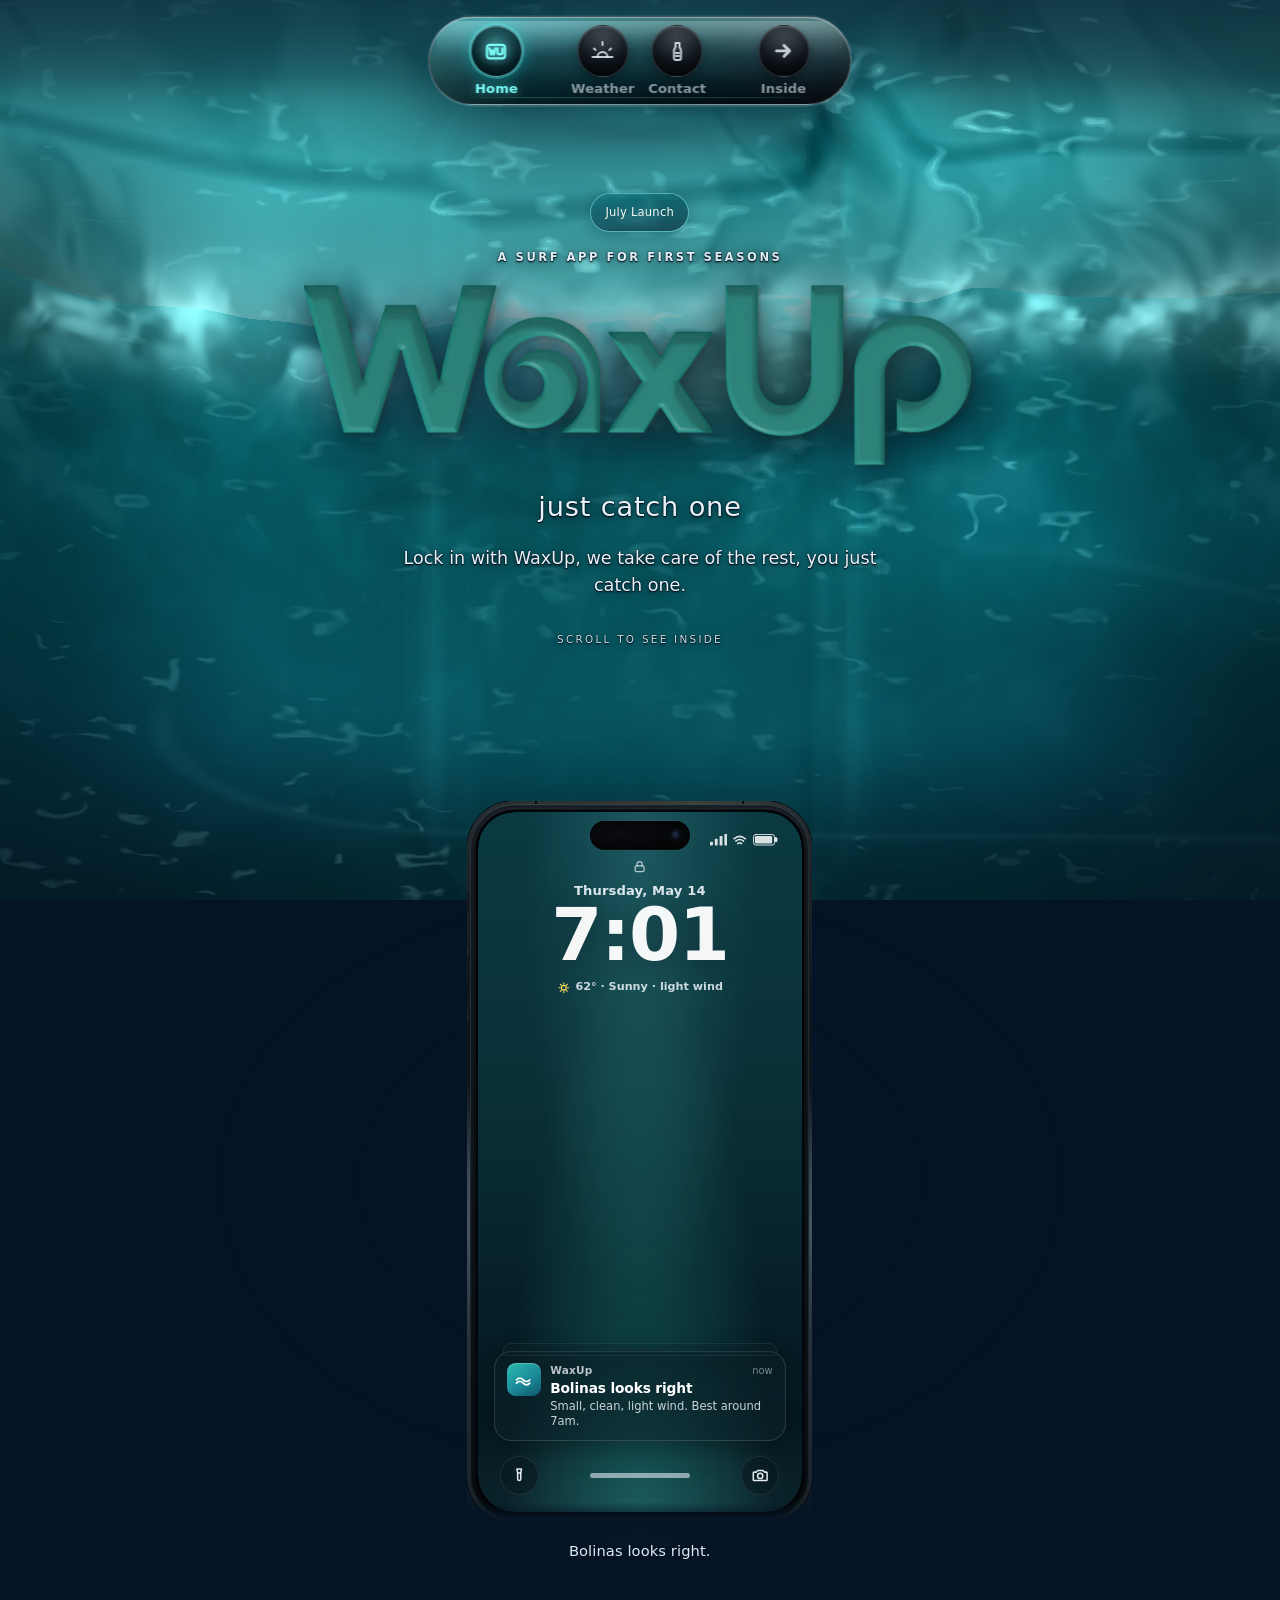
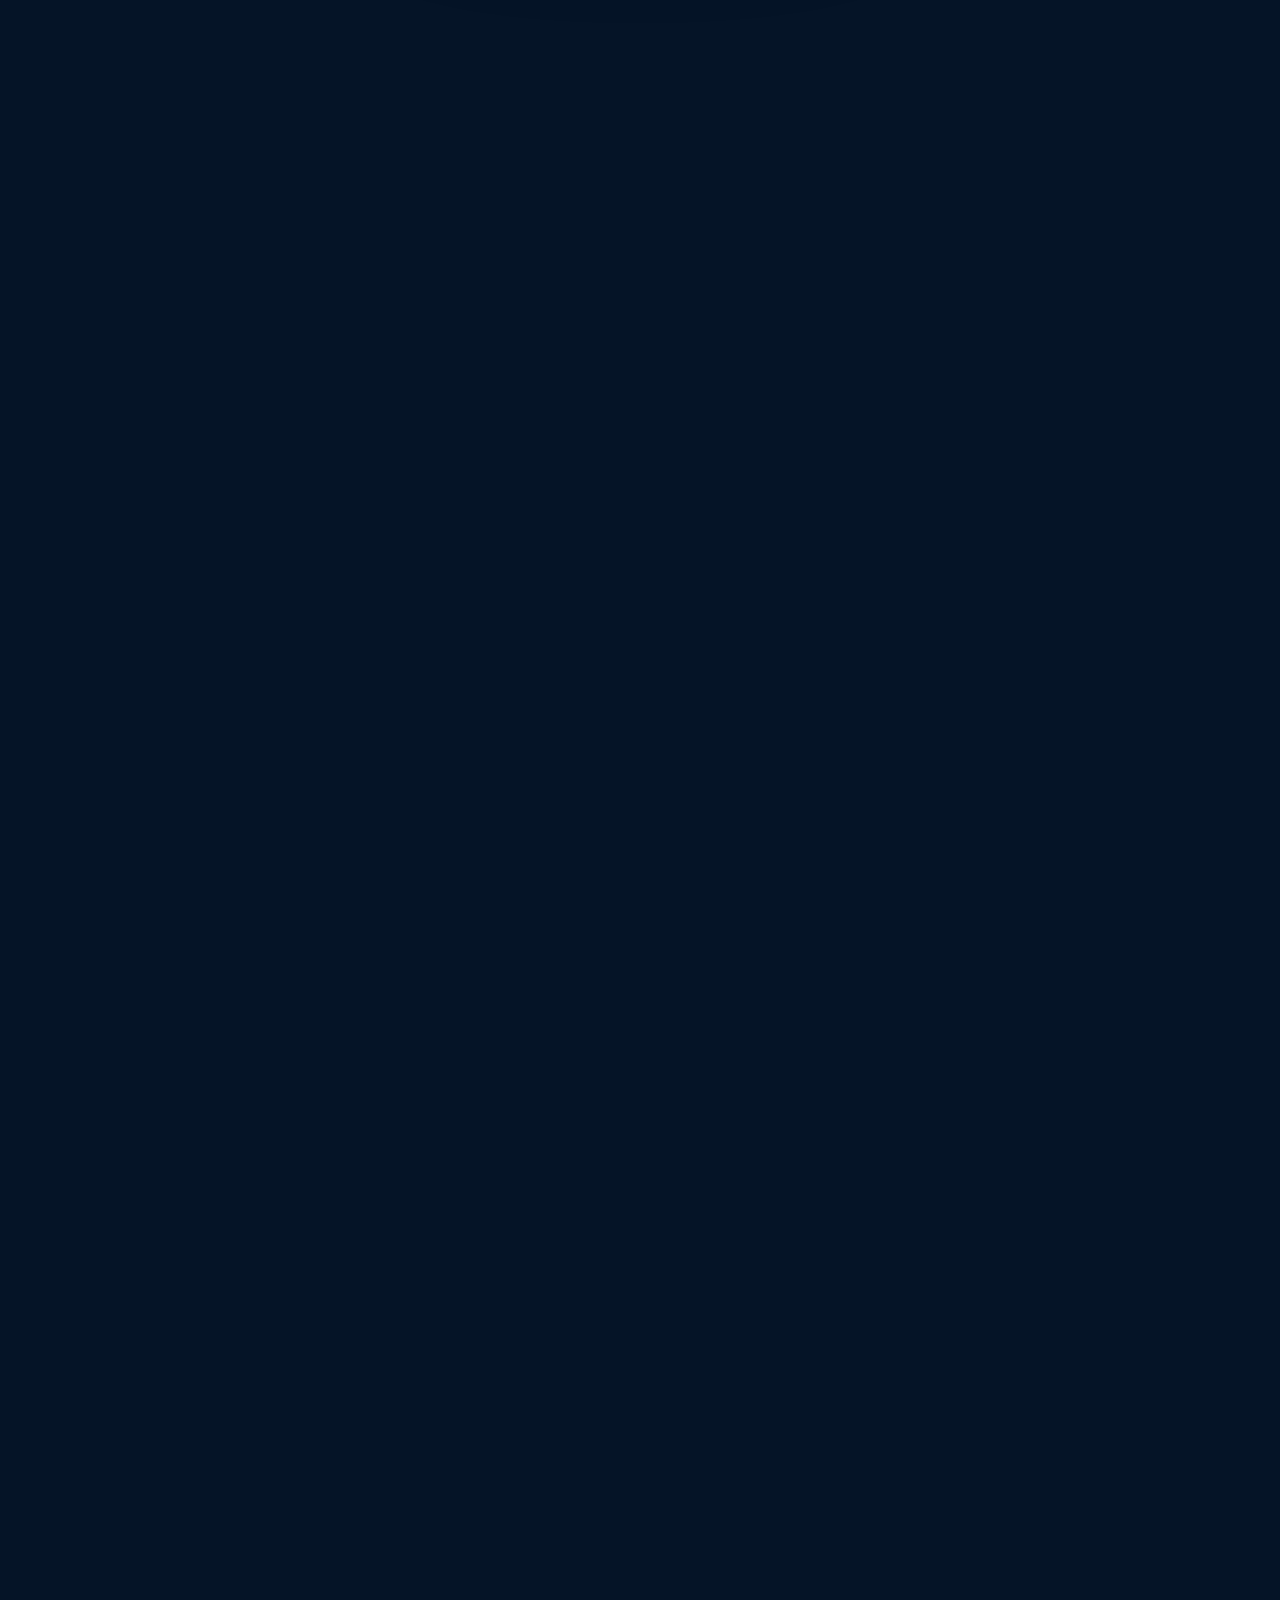
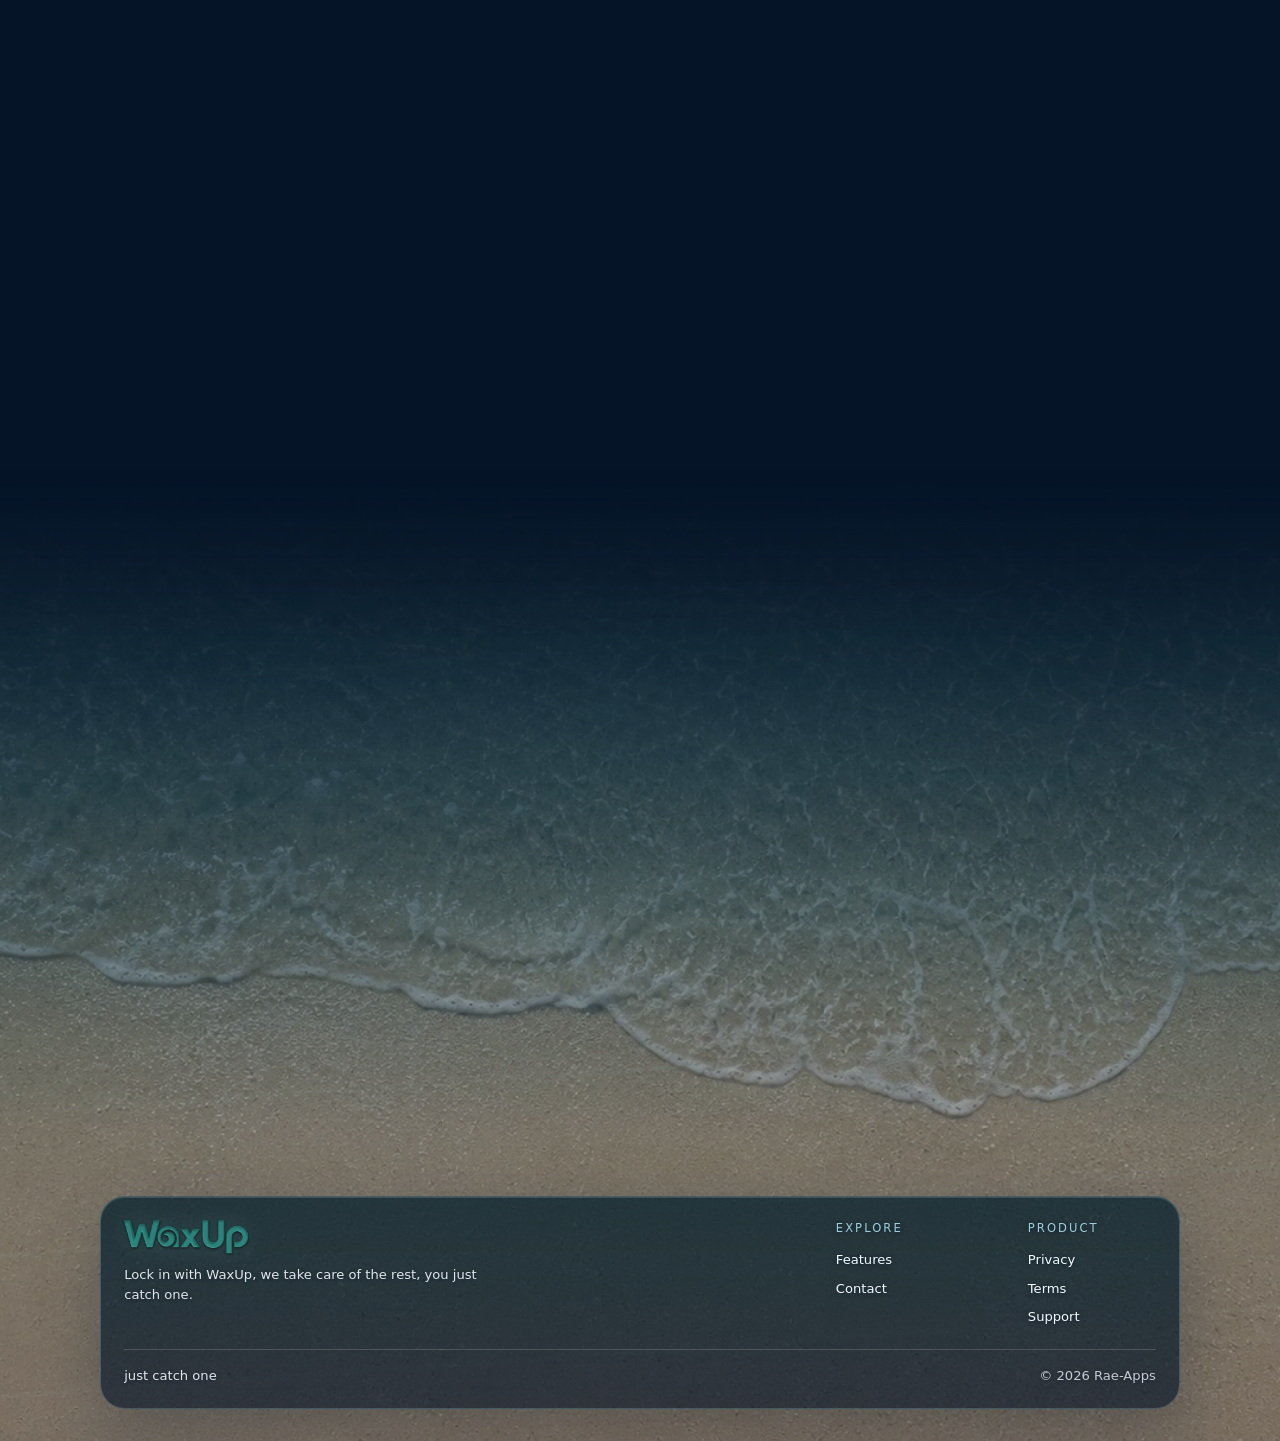
==== commit 8f286799: "Sync from WaxUp-website: current site + dark mode theme polish Replaces the mid-May snapshot (pre-me" ====
--- a/index.html
+++ b/index.html
@@ -1,4 +1,231 @@
-<!DOCTYPE html><html lang="en"> <head><meta charset="UTF-8"><meta name="viewport" content="width=device-width, initial-scale=1.0"><meta name="description" content="WaxUp translates surf forecasts into beginner-friendly guidance. Lock in with WaxUp, we take care of the rest, you just catch one. Launching late June 2026."><meta name="generator" content="Astro v4.16.19"><link rel="canonical" href="https://jcali86.github.io/"><link rel="icon" type="image/svg+xml" href="/favicon.svg"><!-- Open Graph --><meta property="og:title" content="WaxUp — just catch one"><meta property="og:description" content="WaxUp translates surf forecasts into beginner-friendly guidance. Lock in with WaxUp, we take care of the rest, you just catch one. Launching late June 2026."><meta property="og:url" content="https://jcali86.github.io/"><meta property="og:type" content="website"><meta property="og:site_name" content="WaxUp"><title>WaxUp — just catch one</title><meta name="astro-view-transitions-enabled" content="true"><meta name="astro-view-transitions-fallback" content="animate"><link rel="stylesheet" href="/_astro/contact.DNP8I0XO.css">
-<link rel="stylesheet" href="/_astro/index.CJXNAzBT.css"><script type="module" src="/_astro/hoisted.B77uY_Zw.js"></script></head> <body class="min-h-screen flex flex-col ocean-page"> <waxup-water-surface data-water-surface aria-hidden="true"> <div class="water-fallback" data-water-fallback></div> </waxup-water-surface>   <div class="placeholder-wrapper" aria-hidden="true" data-astro-cid-emlgozs3>  <div class="placeholder-light" data-astro-cid-emlgozs3></div>  <div class="placeholder-reflection" data-astro-cid-emlgozs3></div> </div>  <div class="bg-surface" aria-hidden="true"></div> <nav class="top-nav" aria-label="Primary"> <a class="nav-home-tab is-active" href="/" aria-current="page"> <span class="nav-icon nav-icon-home" aria-hidden="true"> <svg viewBox="0 0 24 24" fill="none" stroke="currentColor" stroke-width="2.1" stroke-linecap="round" stroke-linejoin="round"> <path d="M3.5 11.2 12 4l8.5 7.2"></path> <path d="M6.5 10.5V20h11v-9.5"></path> <path d="M10 20v-5h4v5"></path> </svg> </span> <span class="nav-home-copy"> <span class="nav-home-label">Home</span> </span> <span class="nav-home-mobile-label">Home</span> </a> <span class="nav-center-wordmark" aria-hidden="true"> <span class="brand-logo brand-logo-sm nav-wordmark nav-wordmark-center" aria-label="WaxUp"><img class="brand-logo-img" src="/brand/waxup-logo-placeholder.png" width="1196" height="353" alt="WaxUp" decoding="async"></span> </span> <ul class="nav-links"> <li> <a href="/features"> <span class="nav-icon" aria-hidden="true"> <svg viewBox="0 0 24 24" fill="none" stroke="currentColor" stroke-width="1.9" stroke-linecap="round" stroke-linejoin="round"> <path d="M4 15c2 0 2-1.5 4-1.5S10 15 12 15s2-1.5 4-1.5S18 15 20 15"></path> <path d="M4 9c2 0 2-1.5 4-1.5S10 9 12 9s2-1.5 4-1.5S18 9 20 9"></path> <path d="M5 19h14"></path> </svg> </span> <span class="nav-link-label">Features</span> </a> </li> <li> <a href="/screenshots"> <span class="nav-icon" aria-hidden="true"> <svg viewBox="0 0 24 24" fill="none" stroke="currentColor" stroke-width="1.9" stroke-linecap="round" stroke-linejoin="round"> <rect x="8" y="3" width="8" height="18" rx="2.2"></rect> <path d="M11 6h2"></path> <path d="M11 18h2"></path> </svg> </span> <span class="nav-link-label">Screens</span> </a> </li> <li> <a href="/contact"> <span class="nav-icon" aria-hidden="true"> <svg viewBox="0 0 24 24" fill="none" stroke="currentColor" stroke-width="1.9" stroke-linecap="round" stroke-linejoin="round"> <path d="M4.5 7.5h15v10h-15z"></path> <path d="m5.5 8.5 6.5 5 6.5-5"></path> </svg> </span> <span class="nav-link-label">Contact</span> </a> </li> </ul> </nav>  <section class="hero-intro"> <div class="hero-sea-life" aria-hidden="true"> <svg viewBox="0 0 220 88" fill="none" role="img"> <path d="M14 53c26-16 53-23 82-20 7-13 18-23 34-29-4 14-2 25 6 33 25 6 47 18 70 36-26-3-48-7-68-12-14 12-30 18-50 17 11-8 18-16 21-25-29-4-60-4-95 0Z" fill="currentColor"></path> <path d="M74 34c-11-10-25-18-42-25 5 16 14 29 28 39" stroke="currentColor" stroke-width="10" stroke-linecap="round" opacity=".64"></path> </svg> </div> <p class="eyebrow">A surf app for first seasons</p> <h1 class="hero-mark"> <span class="brand-logo brand-logo-xl brand-logo-halo" aria-label="WaxUp"><img class="brand-logo-img" src="/brand/waxup-logo-placeholder.png" width="1196" height="353" alt="WaxUp" decoding="async"></span> </h1> <p class="tagline">just catch one</p> <p class="promise">
+<!DOCTYPE html><html lang="en" data-mode="dark"> <head><meta charset="UTF-8"><meta name="viewport" content="width=device-width, initial-scale=1.0"><meta name="theme-color" content="#051427"><meta name="color-scheme" content="dark"><meta name="description" content="Know if today is your day before you leave the house. WaxUp turns the surf forecast into a plain answer. Lock in with WaxUp, we take care of the rest, you just catch one. Launching July 2026."><meta name="generator" content="Astro v4.16.19"><link rel="canonical" href="https://jcali86.github.io/"><link rel="icon" type="image/png" sizes="32x32" href="/favicon-32.png"><link rel="icon" type="image/png" sizes="16x16" href="/favicon-16.png"><link rel="apple-touch-icon" href="/apple-touch-icon.png"><!-- Open Graph --><meta property="og:title" content="WaxUp — just catch one"><meta property="og:description" content="Know if today is your day before you leave the house. WaxUp turns the surf forecast into a plain answer. Lock in with WaxUp, we take care of the rest, you just catch one. Launching July 2026."><meta property="og:url" content="https://jcali86.github.io/"><meta property="og:type" content="website"><meta property="og:site_name" content="WaxUp"><meta property="og:image" content="https://waxup.app/og/waxup-og.jpg"><meta property="og:image:width" content="1200"><meta property="og:image:height" content="630"><!-- Twitter --><meta name="twitter:card" content="summary_large_image"><meta name="twitter:title" content="WaxUp — just catch one"><meta name="twitter:description" content="Know if today is your day before you leave the house. WaxUp turns the surf forecast into a plain answer. Lock in with WaxUp, we take care of the rest, you just catch one. Launching July 2026."><meta name="twitter:image" content="https://waxup.app/og/waxup-og.jpg"><title>WaxUp — just catch one</title><meta name="astro-view-transitions-enabled" content="true"><meta name="astro-view-transitions-fallback" content="animate"><script>
+      // Reveal gate — must run BEFORE first paint so [data-reveal] content
+      // is hidden only when JS is actually running (no-JS visitors see
+      // everything). Re-added on astro:after-swap because view transitions
+      // replace <html> attributes before the new page paints.
+      (function () {
+        document.documentElement.classList.add('wx-reveal');
+        document.addEventListener('astro:after-swap', function () {
+          document.documentElement.classList.add('wx-reveal');
+        });
+      })();
+    </script><link rel="stylesheet" href="/_astro/contact.D3JBm_gM.css">
+<link rel="stylesheet" href="/_astro/features.B0Dc7NJg.css">
+<link rel="stylesheet" href="/_astro/index.BRfedXx3.css">
+<style>.wax-icon[data-astro-cid-kdaytv3p]{display:inline-flex;align-items:center;justify-content:center;width:var(--wax-icon-size, 24px);height:var(--wax-icon-size, 24px);color:inherit;flex:0 0 auto;line-height:0}.wax-icon[data-astro-cid-kdaytv3p] svg{width:100%;height:100%;display:block}
+</style><script type="module" src="/_astro/hoisted.DIYODyh5.js"></script></head> <body class="min-h-screen flex flex-col ocean-page">  <div class="rotate-gate" aria-hidden="true"> <div class="rotate-gate-inner"> <span class="brand-logo brand-logo-md rotate-gate-logo" aria-label="WaxUp"><img class="brand-logo-img" src="/brand/waxup-wordmark.webp" width="1600" height="439" alt="WaxUp" decoding="async"></span> <p class="rotate-gate-tagline">just catch one</p> <span class="rotate-gate-prompt"> <svg class="rotate-gate-icon" viewBox="0 0 24 24" fill="none" stroke="currentColor" stroke-width="1.8" stroke-linecap="round" stroke-linejoin="round" aria-hidden="true"> <rect x="8.5" y="2.5" width="7" height="13" rx="1.5"></rect> <path d="M5 14 a7 7 0 0 0 7 7"></path> <path d="M3 11.5 L5 14 L7.5 12.5"></path> </svg>
+Turn your phone upright
+</span> </div> </div> <waxup-water-surface data-water-surface aria-hidden="true"> <div class="water-fallback" data-water-fallback></div> </waxup-water-surface>    <div class="bg-surface" aria-hidden="true"></div> <div class="nav-masthead" aria-hidden="true"></div> <nav class="top-nav" aria-label="Primary">  <span class="nav-iridescence" aria-hidden="true"></span>  <div class="nav-side nav-side-left"> <a class="nav-dock-item is-active" href="/" aria-label="WaxUp — home" aria-current="page"> <span class="nav-dock-icon" aria-hidden="true"> <span class="wax-icon wax-icon-home" style="--wax-icon-size:27px" aria-hidden="true" data-astro-cid-kdaytv3p><svg xmlns="http://www.w3.org/2000/svg" viewBox="0 0 24 24" fill="none" stroke="currentColor" stroke-width="2" stroke-linecap="round" stroke-linejoin="round">
+  <!-- WaxUp icon: home / end card — fresh bar of surf wax with the WaxUp brand stamp (W + U) on the surface. Real surf wax bars (Mr. Zog's, Sticky Bumps, Wax Research) come with the brand embossed on a fresh, smooth surface; the wavy grooves only appear later from rubbing on a board. Stripped the grooves and replaced them with a stamped WU brandmark. Anchors the icon set to the literal product the brand is named after, AND ties it to the wordmark visually. 24x24 SF Symbol grid. -->
+  <rect x="4" y="6" width="16" height="12" rx="2.5"/>
+  <path d="M6.28 9.3 L7.54 14.7 L8.8 11.1 L10.06 14.7 L11.32 9.3"/>
+  <path d="M13.25 9.3 L13.25 12.9 C13.25 15.15 17.75 15.15 17.75 12.9 L17.75 9.3"/>
+</svg>
+</span>  </span> <span class="nav-dock-label">Home</span> </a>  <button type="button" class="nav-dock-item nav-dock-weather" data-nav-weather-cycle aria-label="Change the water mood"> <span class="nav-dock-icon nav-icon-weather" aria-hidden="true">  <span class="wax-icon wax-icon-splash nav-weather-icon nav-weather-clear" style="--wax-icon-size:24px" aria-hidden="true" data-astro-cid-kdaytv3p><svg xmlns="http://www.w3.org/2000/svg" viewBox="0 0 24 24" fill="none" stroke="currentColor" stroke-width="2" stroke-linecap="round" stroke-linejoin="round">
+  <!-- WaxUp icon: splash / sunrise — half sun cresting the horizon with three short rays. Used for the lockscreen-wake / "phone settles in" state. 24x24 SF Symbol grid. -->
+  <line x1="2" y1="18" x2="22" y2="18"/>
+  <path d="M7 18a5 5 0 0 1 10 0"/>
+  <line x1="12" y1="6" x2="12" y2="3"/>
+  <line x1="5" y1="11" x2="3.5" y2="9.5"/>
+  <line x1="19" y1="11" x2="20.5" y2="9.5"/>
+</svg>
+</span>  <span class="wax-icon wax-icon-storm nav-weather-icon nav-weather-rain" style="--wax-icon-size:24px" aria-hidden="true" data-astro-cid-kdaytv3p><svg xmlns="http://www.w3.org/2000/svg" viewBox="0 0 24 24" fill="none" stroke="currentColor" stroke-width="2" stroke-linecap="round" stroke-linejoin="round">
+  <!-- WaxUp icon: storm / today's read — cloud with three rain streaks. Used for the verdict screen state. 24x24 SF Symbol grid. -->
+  <path d="M4 14.899A7 7 0 1 1 15.71 8h1.79a4.5 4.5 0 0 1 2.5 8.242"/>
+  <line x1="8" y1="17" x2="7" y2="20"/>
+  <line x1="12" y1="17" x2="11" y2="20"/>
+  <line x1="16" y1="17" x2="15" y2="20"/>
+</svg>
+</span>  </span> <span class="nav-dock-label">Weather</span> </button> </div>  <span class="nav-center-wordmark" aria-hidden="true"> <span class="brand-logo brand-logo-sm nav-wordmark nav-wordmark-center" aria-label="WaxUp"><img class="brand-logo-img" src="/brand/waxup-wordmark.webp" width="1600" height="439" alt="WaxUp" decoding="async"></span> </span>  <div class="nav-side nav-side-right"> <a class="nav-dock-item" href="/contact"> <span class="nav-dock-icon" aria-hidden="true"> <span class="wax-icon wax-icon-contact" style="--wax-icon-size:24px" aria-hidden="true" data-astro-cid-kdaytv3p><svg xmlns="http://www.w3.org/2000/svg" viewBox="0 0 24 24" fill="none" stroke="currentColor" stroke-width="2" stroke-linecap="round" stroke-linejoin="round">
+  <!-- WaxUp icon: contact / send a message — message in a bottle. Small rectangular cork at the top, tapered neck, rounded-bottom body. Two short horizontal lines inside the body suggest a rolled paper message visible through the glass. "Messages travel on water" is the metaphor: gentle, surf-vocab, distinctive from a generic envelope. 24x24 SF Symbol grid. -->
+  <path d="M10 4 L14 4 L14 8 L15.5 11 L15.5 19 A2 2 0 0 1 13.5 21 L10.5 21 A2 2 0 0 1 8.5 19 L8.5 11 L10 8 Z"/>
+  <line x1="10.5" y1="14" x2="13.5" y2="14"/>
+  <line x1="10.5" y1="17" x2="13.5" y2="17"/>
+</svg>
+</span>  </span> <span class="nav-dock-label">Contact</span> </a>  <a class="nav-dock-item nav-dock-cta" href="/features"> <span class="nav-dock-icon nav-dock-icon-cta" aria-hidden="true"> <svg viewBox="0 0 16 16" fill="none" stroke="currentColor" stroke-width="2.2" stroke-linecap="round" stroke-linejoin="round"> <path d="M3 8 h9 M8.5 4 L12.5 8 L8.5 12"></path> </svg> </span> <span class="nav-dock-label">Inside</span> </a> </div> </nav>   <section class="hero-intro"> <div class="hero-sea-life" aria-hidden="true"> <svg viewBox="0 0 220 88" fill="none" role="img"> <path d="M14 53c26-16 53-23 82-20 7-13 18-23 34-29-4 14-2 25 6 33 25 6 47 18 70 36-26-3-48-7-68-12-14 12-30 18-50 17 11-8 18-16 21-25-29-4-60-4-95 0Z" fill="currentColor"></path> <path d="M74 34c-11-10-25-18-42-25 5 16 14 29 28 39" stroke="currentColor" stroke-width="10" stroke-linecap="round" opacity=".64"></path> </svg> </div> <div class="hero-actions">  <a class="cta-pill hero-pill" href="/features"><span class="hero-pill-iris" aria-hidden="true"></span>July Launch</a> </div> <p class="eyebrow">A surf app for first seasons</p> <h1 class="hero-mark"> <span class="brand-logo brand-logo-xl brand-logo-halo" aria-label="WaxUp"><img class="brand-logo-img" src="/brand/waxup-wordmark.webp" width="1600" height="439" alt="WaxUp" decoding="async"></span> </h1> <p class="tagline">just catch one</p> <p class="promise">
 Lock in with WaxUp, we take care of the rest, you just catch one.
-</p> <div class="hero-actions"> <span class="cta-pill" role="note">iPhone launch late June</span> <a class="cta-pill cta-pill-secondary" href="/features">See details</a> </div> <p class="scroll-hint" aria-hidden="true">Scroll to see inside</p> </section> <section class="phone-stage" id="phone-stage"> <div class="phone-stage-pin"> <div class="phone-stage-composition"> <div class="phone-side-copy phone-side-copy-left"> <div class="phone-copy-slot phone-copy-slot-left-top"> <aside class="phone-stage-note is-active" data-stage-copy="splash" aria-hidden="false"> <p class="phone-stage-note-kicker">0s frame</p> <h2>Phone settles into the water.</h2> <p>The future MP4 can open still and close, like the phone has just met the surface.</p> </aside><aside class="phone-stage-note" data-stage-copy="storm" aria-hidden="true"> <p class="phone-stage-note-kicker">today</p> <h2>The ocean gets translated first.</h2> <p>The app turns the raw read into one clear call before you leave.</p> </aside><aside class="phone-stage-note" data-stage-copy="favorites" aria-hidden="true"> <p class="phone-stage-note-kicker">watchlist</p> <h2>Your beaches stay on deck.</h2> <p>WaxUp keeps checking the spots you actually use.</p> </aside><aside class="phone-stage-note" data-stage-copy="log" aria-hidden="true"> <p class="phone-stage-note-kicker">memory</p> <h2>The session becomes signal.</h2> <p>Bad days and good days both teach WaxUp what belongs to you.</p> </aside><aside class="phone-stage-note" data-stage-copy="gear" aria-hidden="true"> <p class="phone-stage-note-kicker">before you go</p> <h2>Grab the right setup.</h2> <p>Board, suit, wax, and leash stay practical instead of aspirational.</p> </aside><aside class="phone-stage-note" data-stage-copy="home" aria-hidden="true"> <p class="phone-stage-note-kicker">end card</p> <h2>It starts on the lockscreen.</h2> <p>WaxUp is the first thing you see, before the day even begins.</p> </aside> </div><div class="phone-copy-slot phone-copy-slot-left-bottom"> <aside class="phone-stage-note is-active" data-stage-copy="splash" aria-hidden="false"> <p class="phone-stage-note-kicker">home read</p> <h2>It should feel like the app, not an ad.</h2> <p>Glass cards keep the water alive behind them while the message stays solid.</p> </aside><aside class="phone-stage-note" data-stage-copy="storm" aria-hidden="true"> <p class="phone-stage-note-kicker">water safety</p> <h2>Dirty water has a place.</h2> <p>Runoff, storm energy, and local risk sit inside the same verdict.</p> </aside><aside class="phone-stage-note" data-stage-copy="favorites" aria-hidden="true"> <p class="phone-stage-note-kicker">quiet monitoring</p> <h2>No tab hopping required.</h2> <p>The useful spots stay warm in the background until one is worth it.</p> </aside><aside class="phone-stage-note" data-stage-copy="log" aria-hidden="true"> <p class="phone-stage-note-kicker">after the paddle</p> <h2>Keep the human part.</h2> <p>A quick note beats a perfect spreadsheet when you are tired and sandy.</p> </aside><aside class="phone-stage-note" data-stage-copy="gear" aria-hidden="true"> <p class="phone-stage-note-kicker">beginner-safe</p> <h2>First buys stay grounded.</h2> <p>The app points at gear that helps you get waves, not just look ready.</p> </aside><aside class="phone-stage-note" data-stage-copy="home" aria-hidden="true"> <p class="phone-stage-note-kicker">one glance</p> <h2>The call stays simple.</h2> <p>Good for you, wait, or stay out. The rest can live one tap deeper.</p> </aside> </div> </div> <div class="phone-stage-device"> <div class="phone-chassis-frame"> <div class="phone-chassis-body"> <div class="phone-viewport">   <div class="phone-screen-layer is-active" data-screen-id="splash"> <div class="splash-placeholder"> <div class="splash-fallback"> <span class="splash-mark">WaxUp</span> <p class="splash-tagline">just catch one</p> </div> <img class="splash-image" src="/screens/lockscreen.png" alt="" aria-hidden="true" onerror="this.remove()"> </div>  </div> <div class="phone-screen-layer" data-screen-id="storm">  <div class="screen-image-frame"> <img class="screen-image" src="/screens/beach-dark.png" alt="" aria-hidden="true" onerror="this.remove()"> </div>  </div> <div class="phone-screen-layer" data-screen-id="favorites">  <div class="screen-image-frame"> <img class="screen-image" src="/screens/spots-dark.png" alt="" aria-hidden="true" onerror="this.remove()"> </div>  </div> <div class="phone-screen-layer" data-screen-id="log">  <div class="screen-placeholder"> <p class="screen-eyebrow">Surf Log</p> <h3>Last session</h3> <ul> <li><span>Date</span><span class="tabular">May 5</span></li> <li><span>Length</span><span class="tabular">30 min</span></li> <li><span>Spot</span><span>Bolinas</span></li> <li><span>Feel</span><span>Rough</span></li> </ul> <p class="screen-detail">Auto-tagged: 6.5 ft, low tide, storm. WaxUp learns what days were yours.</p> </div>  </div> <div class="phone-screen-layer" data-screen-id="gear">  <div class="screen-image-frame"> <img class="screen-image" src="/screens/gear-dark.png" alt="" aria-hidden="true" onerror="this.remove()"> </div>  </div> <div class="phone-screen-layer" data-screen-id="home">  <div class="screen-image-frame"> <img class="screen-image" src="/screens/end-lockscreen.png" alt="" aria-hidden="true" onerror="this.remove()"> </div>  </div>   <div class="phone-alerts" aria-hidden="true"> <div class="phone-alert phone-alert-left" data-stage-alert="storm"> <span class="phone-alert-label">Water alert</span> <span class="phone-alert-detail">Stay out</span> </div><div class="phone-alert phone-alert-right" data-stage-alert="favorites"> <span class="phone-alert-label">Best Window</span> <span class="phone-alert-detail">8:10 AM</span> </div><div class="phone-alert phone-alert-left" data-stage-alert="log"> <span class="phone-alert-label">Surf Log</span> <span class="phone-alert-detail">May 5 saved</span> </div><div class="phone-alert phone-alert-right" data-stage-alert="gear"> <span class="phone-alert-label">Gear</span> <span class="phone-alert-detail">4/3 wetsuit</span> </div> </div> <div class="phone-island" aria-hidden="true"></div> </div> <span class="phone-btn phone-btn-mute" aria-hidden="true"></span> <span class="phone-btn phone-btn-vol-up" aria-hidden="true"></span> <span class="phone-btn phone-btn-vol-down" aria-hidden="true"></span> <span class="phone-btn phone-btn-power" aria-hidden="true"></span> </div> </div> <p class="phone-caption" aria-live="polite">wax up.</p> </div> <div class="phone-side-copy phone-side-copy-right"> <div class="phone-copy-slot phone-copy-slot-right-top"> <aside class="phone-stage-note is-active" data-stage-copy="splash" aria-hidden="false"> <p class="phone-stage-note-kicker">scrubboard slot</p> <h2>The first beat is calm.</h2> <p>A quiet opening frame before the phone starts cutting through the surface.</p> </aside><aside class="phone-stage-note" data-stage-copy="storm" aria-hidden="true"> <p class="phone-stage-note-kicker">safety</p> <h2>Stay out means stay out.</h2> <p>Water quality, storm energy, and beginner risk sit inside the verdict.</p> </aside><aside class="phone-stage-note" data-stage-copy="favorites" aria-hidden="true"> <p class="phone-stage-note-kicker">return window</p> <h2>Come back when one opens.</h2> <p>The side copy can call out the next good window beside the moving phone.</p> </aside><aside class="phone-stage-note" data-stage-copy="log" aria-hidden="true"> <p class="phone-stage-note-kicker">afterward</p> <h2>Log the water you actually felt.</h2> <p>This panel will line up with the future MP4 frame for the surf log state.</p> </aside><aside class="phone-stage-note" data-stage-copy="gear" aria-hidden="true"> <p class="phone-stage-note-kicker">gear read</p> <h2>The small stuff matters.</h2> <p>The future video can scrub through this state while the copy holds steady.</p> </aside><aside class="phone-stage-note" data-stage-copy="home" aria-hidden="true"> <p class="phone-stage-note-kicker">final beat</p> <h2>Then you wax up.</h2> <p>Ready before you are.</p> </aside> </div><div class="phone-copy-slot phone-copy-slot-right-bottom"> <aside class="phone-stage-note is-active" data-stage-copy="splash" aria-hidden="false"> <p class="phone-stage-note-kicker">motion space</p> <h2>The page can breathe around the phone.</h2> <p>The side notes drift a little so the layout feels human instead of machine-perfect.</p> </aside><aside class="phone-stage-note" data-stage-copy="storm" aria-hidden="true"> <p class="phone-stage-note-kicker">beginner lens</p> <h2>Risk is personal.</h2> <p>Same break, different answer depending on your level and comfort.</p> </aside><aside class="phone-stage-note" data-stage-copy="favorites" aria-hidden="true"> <p class="phone-stage-note-kicker">local feel</p> <h2>Small breaks still matter.</h2> <p>The list can hold your real beaches, not just the famous ones.</p> </aside><aside class="phone-stage-note" data-stage-copy="log" aria-hidden="true"> <p class="phone-stage-note-kicker">pattern building</p> <h2>Your next call gets sharper.</h2> <p>WaxUp remembers what worked without turning the beach into homework.</p> </aside><aside class="phone-stage-note" data-stage-copy="gear" aria-hidden="true"> <p class="phone-stage-note-kicker">cold-water logic</p> <h2>Comfort changes the session.</h2> <p>A good suit, wax, or leash can turn a maybe into a useful paddle.</p> </aside><aside class="phone-stage-note" data-stage-copy="home" aria-hidden="true"> <p class="phone-stage-note-kicker">launch path</p> <h2>Clean home, deeper pages.</h2> <p>The homepage shows the feeling. Details can open like screens in the app.</p> </aside> </div> </div> </div> </div> </section>  <section class="shore-arrival" aria-hidden="true" data-astro-cid-6nltt75m> <div class="shore-waterline" data-astro-cid-6nltt75m></div> <div class="shore-tide" data-astro-cid-6nltt75m></div> <div class="shore-sand" data-astro-cid-6nltt75m></div> </section>  <footer class="site-footer"> <div class="footer-beach" aria-hidden="true"></div> <div class="footer-panel"> <div class="footer-grid"> <div class="footer-brand"> <a href="/" class="brand-logo brand-logo-sm footer-wordmark" aria-label="WaxUp home"><img class="brand-logo-img" src="/brand/waxup-logo-placeholder.png" width="1196" height="353" alt="WaxUp" decoding="async"></a> <p>Lock in with WaxUp, we take care of the rest, you just catch one.</p> </div> <div class="footer-column"> <h2>Explore</h2> <a href="/features">Features</a> <a href="/screenshots">Screenshots</a> <a href="/contact">Contact</a> </div> <div class="footer-column"> <h2>Product</h2> <a href="/privacy">Privacy</a> <a href="/terms">Terms</a> <a href="mailto:support@rae-apps.com">Support</a> </div> </div> <div class="footer-bottom"> <span>just catch one</span> <span class="copyright">© 2026 Rae-Apps</span> </div> </div> </footer>  </body></html>+</p> <p class="scroll-hint" aria-hidden="true">Scroll to see inside</p> </section>  <section class="phone-stage" id="phone-stage"> <div class="phone-stage-pin"> <div class="phone-stage-composition">  <aside class="phone-side-intro" aria-label="Active state intro"> <div class="phone-side-intro-group is-active" data-stage-copy="lock" aria-hidden="false"> <div class="phone-side-intro-eyebrow"> <span class="wax-icon wax-icon-splash phone-side-intro-icon" style="--wax-icon-size:22px" aria-hidden="true" data-astro-cid-kdaytv3p><svg xmlns="http://www.w3.org/2000/svg" viewBox="0 0 24 24" fill="none" stroke="currentColor" stroke-width="2" stroke-linecap="round" stroke-linejoin="round">
+  <!-- WaxUp icon: splash / sunrise — half sun cresting the horizon with three short rays. Used for the lockscreen-wake / "phone settles in" state. 24x24 SF Symbol grid. -->
+  <line x1="2" y1="18" x2="22" y2="18"/>
+  <path d="M7 18a5 5 0 0 1 10 0"/>
+  <line x1="12" y1="6" x2="12" y2="3"/>
+  <line x1="5" y1="11" x2="3.5" y2="9.5"/>
+  <line x1="19" y1="11" x2="20.5" y2="9.5"/>
+</svg>
+</span>  <span>The morning glance</span> </div> <h2 class="phone-side-intro-title">The call reaches your lock screen before you open a thing.</h2> </div><div class="phone-side-intro-group" data-stage-copy="today" aria-hidden="true"> <div class="phone-side-intro-eyebrow"> <span class="wax-icon wax-icon-screens phone-side-intro-icon" style="--wax-icon-size:22px" aria-hidden="true" data-astro-cid-kdaytv3p><svg xmlns="http://www.w3.org/2000/svg" viewBox="0 0 24 24" fill="none" stroke="currentColor" stroke-width="2" stroke-linecap="round" stroke-linejoin="round">
+  <!-- WaxUp icon: screens / what you'll see — phone outline (iPhone portrait proportion, rounded corners, no notch or home button to keep the silhouette clean at 24px) with a single wavy line traced across the lower portion of the screen. The wave reuses the same vocabulary as wax-favorites so the icon family reads as one set. Says "this is the surf app" without spelling it out. 24x24 SF Symbol grid. -->
+  <rect x="7" y="3" width="10" height="18" rx="2.5"/>
+  <path d="M9 14 Q 11 12 12 14 T 15 14"/>
+</svg>
+</span>  <span>Today&#39;s read</span> </div> <h2 class="phone-side-intro-title">The Today Brief — four small reads that add up to a yes.</h2> </div><div class="phone-side-intro-group" data-stage-copy="spots" aria-hidden="true"> <div class="phone-side-intro-eyebrow"> <span class="wax-icon wax-icon-favorites phone-side-intro-icon" style="--wax-icon-size:22px" aria-hidden="true" data-astro-cid-kdaytv3p><svg xmlns="http://www.w3.org/2000/svg" viewBox="0 0 24 24" fill="none" stroke="currentColor" stroke-width="2" stroke-linecap="round" stroke-linejoin="round">
+  <!-- WaxUp icon: favorites / your beaches — map pin teardrop with two short stacked wavy lines inside, the universal "water" symbol (SF Symbols `water.waves` shape). Reads as water/waves instead of an abstract curve. The two lines are offset horizontally so the pair feels like moving water rather than a math symbol. 24x24 SF Symbol grid. -->
+  <path d="M20 10c0 5-5.5 10.2-7.4 11.8a1 1 0 0 1-1.2 0C9.5 20.2 4 15 4 10a8 8 0 0 1 16 0Z"/>
+  <path d="M7 9 Q 9 7 11 9 T 15 9"/>
+  <path d="M9 12 Q 11 10 13 12 T 17 12"/>
+</svg>
+</span>  <span>Your beaches</span> </div> <h2 class="phone-side-intro-title">Your watchlist. WaxUp keeps an eye on the spots that matter to you.</h2> </div><div class="phone-side-intro-group" data-stage-copy="log" aria-hidden="true"> <div class="phone-side-intro-eyebrow"> <span class="wax-icon wax-icon-log phone-side-intro-icon" style="--wax-icon-size:22px" aria-hidden="true" data-astro-cid-kdaytv3p><svg xmlns="http://www.w3.org/2000/svg" viewBox="0 0 24 24" fill="none" stroke="currentColor" stroke-width="2" stroke-linecap="round" stroke-linejoin="round">
+  <!-- WaxUp icon: log / after the session — plain horizontal surfboard with a small branch growing out of the top. The branch leans into the "log" double meaning: surf log (the session-recording feature) ↔ log (literal piece of wood, complete with a twig still on it). Branch starts at the top edge of the board (x=13, y=9), curves up and to the right, with one small offshoot for organic detail. 24x24 SF Symbol grid. -->
+  <path d="M6 9 L17 9 L21 12 L17 15 L6 15 A3 3 0 0 1 6 9 Z"/>
+  <path d="M13 9 Q 14.5 5 17 4"/>
+  <path d="M15 6.5 L 16.5 5.8"/>
+</svg>
+</span>  <span>After the session</span> </div> <h2 class="phone-side-intro-title">A two-tap log, so WaxUp learns what a good day looks like for you.</h2> </div><div class="phone-side-intro-group" data-stage-copy="gear" aria-hidden="true"> <div class="phone-side-intro-eyebrow"> <span class="wax-icon wax-icon-gear phone-side-intro-icon" style="--wax-icon-size:22px" aria-hidden="true" data-astro-cid-kdaytv3p><svg xmlns="http://www.w3.org/2000/svg" viewBox="0 0 24 24" fill="none" stroke="currentColor" stroke-width="1.6" stroke-linecap="round" stroke-linejoin="round">
+  <!-- WaxUp icon: gear / what to grab — wetsuit with arms outstretched (the iconic "hanging on a hook" silhouette). Rounded hood at the top, shoulders flaring out, sleeves extending to wrist cuffs at x=3 and x=21, torso narrowing to a waist, legs split at the bottom. The wide arm extension breaks the previous "letter A" silhouette decisively — now reads as a hanging wetsuit, not an alphabetic letterform. 24x24 SF Symbol grid. -->
+  <path d="M9 5 Q9 3 12 3 Q15 3 15 5 L18 7 L21 11 L19 13 L17 11 L17 22 L13 22 L12 17 L11 22 L7 22 L7 11 L5 13 L3 11 L6 7 Z"/>
+  <line x1="12" y1="6" x2="12" y2="14"/>
+</svg>
+</span>  <span>What to grab</span> </div> <h2 class="phone-side-intro-title">A short list before you go — board, suit, wax, leash.</h2> </div><div class="phone-side-intro-group" data-stage-copy="endcard" aria-hidden="true"> <div class="phone-side-intro-eyebrow"> <span class="wax-icon wax-icon-home phone-side-intro-icon" style="--wax-icon-size:22px" aria-hidden="true" data-astro-cid-kdaytv3p><svg xmlns="http://www.w3.org/2000/svg" viewBox="0 0 24 24" fill="none" stroke="currentColor" stroke-width="2" stroke-linecap="round" stroke-linejoin="round">
+  <!-- WaxUp icon: home / end card — fresh bar of surf wax with the WaxUp brand stamp (W + U) on the surface. Real surf wax bars (Mr. Zog's, Sticky Bumps, Wax Research) come with the brand embossed on a fresh, smooth surface; the wavy grooves only appear later from rubbing on a board. Stripped the grooves and replaced them with a stamped WU brandmark. Anchors the icon set to the literal product the brand is named after, AND ties it to the wordmark visually. 24x24 SF Symbol grid. -->
+  <rect x="4" y="6" width="16" height="12" rx="2.5"/>
+  <path d="M6.28 9.3 L7.54 14.7 L8.8 11.1 L10.06 14.7 L11.32 9.3"/>
+  <path d="M13.25 9.3 L13.25 12.9 C13.25 15.15 17.75 15.15 17.75 12.9 L17.75 9.3"/>
+</svg>
+</span>  <span>just catch one</span> </div> <h2 class="phone-side-intro-title">The whole point, in three words.</h2> </div> </aside> <div class="phone-stage-device"> <div class="phone-chassis-frame"> <div class="phone-chassis-body"> <div class="phone-viewport">  <div class="phone-screen-layer is-active" data-screen-id="lock">  <div class="screen-lock" data-astro-cid-falrmdxs>  <header class="screen-status-bar" aria-hidden="true" data-astro-cid-falrmdxs> <span class="status-spacer" data-astro-cid-falrmdxs></span> <div class="status-icons" data-astro-cid-falrmdxs> <svg viewBox="0 0 18 12" class="status-icon" fill="currentColor" data-astro-cid-falrmdxs> <rect x="0" y="8" width="3" height="4" rx="0.7" data-astro-cid-falrmdxs></rect> <rect x="5" y="5" width="3" height="7" rx="0.7" data-astro-cid-falrmdxs></rect> <rect x="10" y="2" width="3" height="10" rx="0.7" data-astro-cid-falrmdxs></rect> <rect x="15" y="0" width="3" height="12" rx="0.7" data-astro-cid-falrmdxs></rect> </svg> <svg viewBox="0 0 16 12" class="status-icon" fill="none" stroke="currentColor" stroke-width="1.6" stroke-linecap="round" stroke-linejoin="round" data-astro-cid-falrmdxs> <path d="M2 5 Q 8 0 14 5" data-astro-cid-falrmdxs></path> <path d="M4 7.5 Q 8 4 12 7.5" data-astro-cid-falrmdxs></path> <path d="M6 10 Q 8 8.4 10 10" data-astro-cid-falrmdxs></path> </svg> <svg viewBox="0 0 26 12" class="status-icon" fill="none" stroke="currentColor" stroke-width="1" stroke-linecap="round" stroke-linejoin="round" data-astro-cid-falrmdxs> <rect x="0.5" y="0.5" width="22" height="11" rx="2.5" data-astro-cid-falrmdxs></rect> <rect x="23" y="4" width="2" height="4" rx="0.8" fill="currentColor" data-astro-cid-falrmdxs></rect> <rect x="2" y="2" width="18" height="8" rx="1.4" fill="currentColor" stroke="none" data-astro-cid-falrmdxs></rect> </svg> </div> </header>  <div class="lock-clock" data-astro-cid-falrmdxs> <svg class="lock-glyph" viewBox="0 0 24 24" fill="none" stroke="currentColor" stroke-width="2" stroke-linecap="round" stroke-linejoin="round" aria-hidden="true" data-astro-cid-falrmdxs> <rect x="5" y="11" width="14" height="9" rx="2.2" data-astro-cid-falrmdxs></rect> <path d="M8 11 V8 a4 4 0 0 1 8 0 v3" data-astro-cid-falrmdxs></path> </svg> <p class="lock-date" data-astro-cid-falrmdxs>Thursday, May 14</p> <p class="lock-time" data-astro-cid-falrmdxs>7:01</p> <div class="lock-weather" data-astro-cid-falrmdxs> <svg viewBox="0 0 24 24" fill="none" stroke="currentColor" stroke-width="2" stroke-linecap="round" stroke-linejoin="round" aria-hidden="true" data-astro-cid-falrmdxs> <circle cx="12" cy="12" r="4.2" data-astro-cid-falrmdxs></circle> <path d="M12 3.5 v2 M12 18.5 v2 M3.5 12 h2 M18.5 12 h2 M6 6 l1.4 1.4 M16.6 16.6 l1.4 1.4 M18 6 l-1.4 1.4 M7.4 16.6 l-1.4 1.4" data-astro-cid-falrmdxs></path> </svg> <span data-astro-cid-falrmdxs>62° · Sunny · light wind</span> </div> </div> <div class="lock-spacer" data-astro-cid-falrmdxs></div>  <div class="lock-notifs" data-astro-cid-falrmdxs> <article class="lock-notif lock-notif-ghost" aria-hidden="true" data-astro-cid-falrmdxs></article> <article class="lock-notif" data-astro-cid-falrmdxs> <span class="lock-notif-icon" aria-hidden="true" data-astro-cid-falrmdxs> <svg viewBox="0 0 24 24" fill="none" stroke="#ffffff" stroke-width="2" stroke-linecap="round" stroke-linejoin="round" data-astro-cid-falrmdxs> <path d="M3 13 Q 7 9 11 13 T 19 13" data-astro-cid-falrmdxs></path> <path d="M3 17 Q 7 13 11 17 T 19 17" data-astro-cid-falrmdxs></path> </svg> </span> <div class="lock-notif-body" data-astro-cid-falrmdxs> <div class="lock-notif-head" data-astro-cid-falrmdxs> <span class="lock-notif-app" data-astro-cid-falrmdxs>WaxUp</span> <span class="lock-notif-time" data-astro-cid-falrmdxs>now</span> </div> <p class="lock-notif-title" data-astro-cid-falrmdxs>Bolinas looks right</p> <p class="lock-notif-text" data-astro-cid-falrmdxs>Small, clean, light wind. Best around 7am.</p> </div> </article> </div>  <div class="lock-bottom" aria-hidden="true" data-astro-cid-falrmdxs> <span class="lock-control" data-astro-cid-falrmdxs> <svg viewBox="0 0 24 24" fill="none" stroke="currentColor" stroke-width="2" stroke-linecap="round" stroke-linejoin="round" data-astro-cid-falrmdxs> <path d="M9 4 h6 l-1 5 h-4 Z" data-astro-cid-falrmdxs></path><path d="M10 9 v8 a2 2 0 0 0 4 0 V9" data-astro-cid-falrmdxs></path> </svg> </span> <span class="lock-home-indicator" data-astro-cid-falrmdxs></span> <span class="lock-control" data-astro-cid-falrmdxs> <svg viewBox="0 0 24 24" fill="none" stroke="currentColor" stroke-width="2" stroke-linecap="round" stroke-linejoin="round" data-astro-cid-falrmdxs> <path d="M4 8 h3 l1.5 -2 h7 L18 8 h2 a1 1 0 0 1 1 1 v9 a1 1 0 0 1 -1 1 H4 a1 1 0 0 1 -1 -1 V9 a1 1 0 0 1 1 -1 Z" data-astro-cid-falrmdxs></path> <circle cx="12" cy="13" r="3.4" data-astro-cid-falrmdxs></circle> </svg> </span> </div> </div>   </div> <div class="phone-screen-layer" data-screen-id="today">  <div class="screen-today-brief" data-astro-cid-fu4uh52j>  <header class="screen-status-bar" aria-hidden="true" data-astro-cid-fu4uh52j> <span class="status-time" data-astro-cid-fu4uh52j>9:41</span> <div class="status-icons" data-astro-cid-fu4uh52j>  <svg viewBox="0 0 18 12" class="status-icon" fill="currentColor" data-astro-cid-fu4uh52j> <rect x="0" y="8" width="3" height="4" rx="0.7" data-astro-cid-fu4uh52j></rect> <rect x="5" y="5" width="3" height="7" rx="0.7" data-astro-cid-fu4uh52j></rect> <rect x="10" y="2" width="3" height="10" rx="0.7" data-astro-cid-fu4uh52j></rect> <rect x="15" y="0" width="3" height="12" rx="0.7" data-astro-cid-fu4uh52j></rect> </svg>  <svg viewBox="0 0 16 12" class="status-icon" fill="none" stroke="currentColor" stroke-width="1.6" stroke-linecap="round" stroke-linejoin="round" data-astro-cid-fu4uh52j> <path d="M2 5 Q 8 0 14 5" data-astro-cid-fu4uh52j></path> <path d="M4 7.5 Q 8 4 12 7.5" data-astro-cid-fu4uh52j></path> <path d="M6 10 Q 8 8.4 10 10" data-astro-cid-fu4uh52j></path> </svg>  <svg viewBox="0 0 26 12" class="status-icon" fill="none" stroke="currentColor" stroke-width="1" stroke-linecap="round" stroke-linejoin="round" data-astro-cid-fu4uh52j> <rect x="0.5" y="0.5" width="22" height="11" rx="2.5" data-astro-cid-fu4uh52j></rect> <rect x="23" y="4" width="2" height="4" rx="0.8" fill="currentColor" data-astro-cid-fu4uh52j></rect> <rect x="2" y="2" width="18" height="8" rx="1.4" fill="currentColor" stroke="none" data-astro-cid-fu4uh52j></rect> </svg> </div> </header>  <article class="brief-card" data-astro-cid-fu4uh52j> <header class="brief-card-header" data-astro-cid-fu4uh52j> <span class="brief-eyebrow" data-astro-cid-fu4uh52j>Today brief</span> <a class="brief-link" href="#" tabindex="-1" aria-hidden="true" data-astro-cid-fu4uh52j>
+Full report
+<svg viewBox="0 0 8 12" fill="none" stroke="currentColor" stroke-width="1.8" stroke-linecap="round" stroke-linejoin="round" data-astro-cid-fu4uh52j> <path d="M2 2 L6 6 L2 10" data-astro-cid-fu4uh52j></path> </svg> </a> </header> <div class="brief-grid" data-astro-cid-fu4uh52j>  <div class="brief-sub brief-sub-cyan" data-astro-cid-fu4uh52j> <div class="brief-sub-icon" aria-hidden="true" data-astro-cid-fu4uh52j> <svg viewBox="0 0 24 24" fill="none" stroke="currentColor" stroke-width="2" stroke-linecap="round" stroke-linejoin="round" data-astro-cid-fu4uh52j> <path d="M3 10 Q 7 7 11 10 T 19 10" data-astro-cid-fu4uh52j></path> <path d="M3 14 Q 7 11 11 14 T 19 14" data-astro-cid-fu4uh52j></path> </svg> </div> <p class="brief-sub-title" data-astro-cid-fu4uh52j>Wave size</p> <p class="brief-sub-body" data-astro-cid-fu4uh52j>Gentle and right for your level today.</p> <div class="brief-sub-footer" data-astro-cid-fu4uh52j> <span class="brief-sub-value" data-astro-cid-fu4uh52j>2.5 ft</span> <span class="brief-sub-pill brief-pill-cyan" data-astro-cid-fu4uh52j>Gentle</span> </div> </div>  <div class="brief-sub brief-sub-blue" data-astro-cid-fu4uh52j> <div class="brief-sub-icon" aria-hidden="true" data-astro-cid-fu4uh52j> <svg viewBox="0 0 24 24" fill="none" stroke="currentColor" stroke-width="2" stroke-linecap="round" stroke-linejoin="round" data-astro-cid-fu4uh52j> <path d="M12 4 L12 16" data-astro-cid-fu4uh52j></path> <path d="M7 11 L12 16 L17 11" data-astro-cid-fu4uh52j></path> </svg> </div> <p class="brief-sub-title" data-astro-cid-fu4uh52j>Tide level</p> <p class="brief-sub-body" data-astro-cid-fu4uh52j>Rising — a softer, more forgiving window.</p> <div class="brief-sub-footer" data-astro-cid-fu4uh52j> <span class="brief-sub-value" data-astro-cid-fu4uh52j>Rising</span> <span class="brief-sub-pill brief-pill-blue" data-astro-cid-fu4uh52j>Good window</span> </div> </div>  <div class="brief-sub brief-sub-amber" data-astro-cid-fu4uh52j> <div class="brief-sub-icon" aria-hidden="true" data-astro-cid-fu4uh52j> <svg viewBox="0 0 24 24" fill="none" stroke="currentColor" stroke-width="2" stroke-linecap="round" stroke-linejoin="round" data-astro-cid-fu4uh52j> <circle cx="12" cy="12" r="4.2" data-astro-cid-fu4uh52j></circle> <path d="M12 3.5 v2 M12 18.5 v2 M3.5 12 h2 M18.5 12 h2 M6 6 l1.4 1.4 M16.6 16.6 l1.4 1.4 M18 6 l-1.4 1.4 M7.4 16.6 l-1.4 1.4" data-astro-cid-fu4uh52j></path> </svg> </div> <p class="brief-sub-title" data-astro-cid-fu4uh52j>Weather feel</p> <p class="brief-sub-body" data-astro-cid-fu4uh52j>Sunny and light wind. Clean, nothing fighting you.</p> <div class="brief-sub-footer" data-astro-cid-fu4uh52j> <span class="brief-sub-value" data-astro-cid-fu4uh52j>Sunny</span> <span class="brief-sub-pill brief-pill-amber" data-astro-cid-fu4uh52j>Light wind</span> </div> </div>  <div class="brief-sub brief-sub-green" data-astro-cid-fu4uh52j> <div class="brief-sub-icon" aria-hidden="true" data-astro-cid-fu4uh52j> <svg viewBox="0 0 24 24" fill="none" stroke="currentColor" stroke-width="2" stroke-linecap="round" stroke-linejoin="round" data-astro-cid-fu4uh52j> <circle cx="12" cy="12" r="8" data-astro-cid-fu4uh52j></circle> <path d="M8.5 12 L11 14.5 L16 9" data-astro-cid-fu4uh52j></path> </svg> </div> <p class="brief-sub-title" data-astro-cid-fu4uh52j>Water safety</p> <p class="brief-sub-body" data-astro-cid-fu4uh52j>Clean water — good to go.</p> <div class="brief-sub-footer" data-astro-cid-fu4uh52j> <span class="brief-sub-value" data-astro-cid-fu4uh52j>Clear</span> <span class="brief-sub-pill brief-pill-green" data-astro-cid-fu4uh52j>Go</span> </div> </div> </div> <hr class="brief-divider" data-astro-cid-fu4uh52j> <footer class="brief-card-footer" data-astro-cid-fu4uh52j> <div class="brief-last-session" data-astro-cid-fu4uh52j> <div class="brief-last-icon" aria-hidden="true" data-astro-cid-fu4uh52j> <svg viewBox="0 0 24 24" fill="none" stroke="currentColor" stroke-width="2" stroke-linecap="round" stroke-linejoin="round" data-astro-cid-fu4uh52j> <path d="M12 4 A8 8 0 1 1 4 12" data-astro-cid-fu4uh52j></path> <path d="M4 4 L4 8 L8 8" data-astro-cid-fu4uh52j></path> <path d="M12 8 L12 12 L15 14" data-astro-cid-fu4uh52j></path> </svg> </div> <div class="brief-last-text" data-astro-cid-fu4uh52j> <p class="brief-last-eyebrow" data-astro-cid-fu4uh52j>Surf seshes</p> <p class="brief-last-title" data-astro-cid-fu4uh52j>
+Last session
+<span class="brief-last-date" data-astro-cid-fu4uh52j>May 27</span> </p> <p class="brief-last-meta" data-astro-cid-fu4uh52j>45 min · Good · first green wave</p> </div> </div> <button class="brief-log-button" type="button" tabindex="-1" aria-label="Log Session" data-astro-cid-fu4uh52j> <div class="brief-log-icon" aria-hidden="true" data-astro-cid-fu4uh52j> <svg viewBox="0 0 24 24" fill="none" stroke="currentColor" stroke-width="2" stroke-linecap="round" stroke-linejoin="round" data-astro-cid-fu4uh52j> <rect x="6" y="3" width="12" height="14" rx="1.4" data-astro-cid-fu4uh52j></rect> <path d="M9 7 h6" data-astro-cid-fu4uh52j></path> <path d="M9 11 h6" data-astro-cid-fu4uh52j></path> <path d="M6 19 Q 8 17.5 10 19 T 14 19 T 18 19" data-astro-cid-fu4uh52j></path> <path d="M6 21 Q 8 19.5 10 21 T 14 21 T 18 21" data-astro-cid-fu4uh52j></path> </svg> </div> <span data-astro-cid-fu4uh52j>Log Session</span> </button> </footer> </article> </div>   </div> <div class="phone-screen-layer" data-screen-id="spots">  <div class="screen-spots" data-astro-cid-7l6gn2ao>  <header class="screen-status-bar" aria-hidden="true" data-astro-cid-7l6gn2ao> <span class="status-time" data-astro-cid-7l6gn2ao>9:41</span> <div class="status-icons" data-astro-cid-7l6gn2ao> <svg viewBox="0 0 18 12" class="status-icon" fill="currentColor" data-astro-cid-7l6gn2ao> <rect x="0" y="8" width="3" height="4" rx="0.7" data-astro-cid-7l6gn2ao></rect> <rect x="5" y="5" width="3" height="7" rx="0.7" data-astro-cid-7l6gn2ao></rect> <rect x="10" y="2" width="3" height="10" rx="0.7" data-astro-cid-7l6gn2ao></rect> <rect x="15" y="0" width="3" height="12" rx="0.7" data-astro-cid-7l6gn2ao></rect> </svg> <svg viewBox="0 0 16 12" class="status-icon" fill="none" stroke="currentColor" stroke-width="1.6" stroke-linecap="round" stroke-linejoin="round" data-astro-cid-7l6gn2ao> <path d="M2 5 Q 8 0 14 5" data-astro-cid-7l6gn2ao></path> <path d="M4 7.5 Q 8 4 12 7.5" data-astro-cid-7l6gn2ao></path> <path d="M6 10 Q 8 8.4 10 10" data-astro-cid-7l6gn2ao></path> </svg> <svg viewBox="0 0 26 12" class="status-icon" fill="none" stroke="currentColor" stroke-width="1" stroke-linecap="round" stroke-linejoin="round" data-astro-cid-7l6gn2ao> <rect x="0.5" y="0.5" width="22" height="11" rx="2.5" data-astro-cid-7l6gn2ao></rect> <rect x="23" y="4" width="2" height="4" rx="0.8" fill="currentColor" data-astro-cid-7l6gn2ao></rect> <rect x="2" y="2" width="18" height="8" rx="1.4" fill="currentColor" stroke="none" data-astro-cid-7l6gn2ao></rect> </svg> </div> </header>  <div class="spots-titlebar" data-astro-cid-7l6gn2ao> <h2 class="spots-title" data-astro-cid-7l6gn2ao>Spots</h2> <span class="spots-filter" data-astro-cid-7l6gn2ao> <svg viewBox="0 0 16 16" fill="none" stroke="currentColor" stroke-width="1.6" stroke-linecap="round" data-astro-cid-7l6gn2ao> <path d="M2 4 h12 M4 8 h8 M6 12 h4" data-astro-cid-7l6gn2ao></path> </svg>
+Filter
+</span> </div> <div class="spots-list" data-astro-cid-7l6gn2ao>  <article class="spot-card spot-card-peek" data-astro-cid-7l6gn2ao> <div class="spot-card-top" data-astro-cid-7l6gn2ao> <div class="spot-rating spot-rating-skip" data-astro-cid-7l6gn2ao> <svg viewBox="0 0 12 12" fill="currentColor" aria-hidden="true" data-astro-cid-7l6gn2ao><path d="M6 1 L11.2 10.6 L0.8 10.6 Z" data-astro-cid-7l6gn2ao></path></svg> <span data-astro-cid-7l6gn2ao>Skip today</span> </div> <span class="spot-distance" data-astro-cid-7l6gn2ao>
+Ocean Beach
+<svg viewBox="0 0 12 12" fill="none" stroke="currentColor" stroke-width="1.5" stroke-linecap="round" stroke-linejoin="round" data-astro-cid-7l6gn2ao><path d="M2 6 L10 2 L7 10 L6 7 Z" data-astro-cid-7l6gn2ao></path></svg>
+3.2 mi
+</span> </div> <p class="spot-line" data-astro-cid-7l6gn2ao>Too big and heavy this morning. WaxUp says sit this one out.</p> </article>  <article class="spot-card spot-card-hero" data-astro-cid-7l6gn2ao> <div class="spot-hero-head" data-astro-cid-7l6gn2ao> <div class="spot-rating spot-rating-strong" data-astro-cid-7l6gn2ao> <span class="spot-stars" aria-label="Three star conditions" data-astro-cid-7l6gn2ao> <svg viewBox="0 0 12 12" fill="currentColor" data-astro-cid-7l6gn2ao><path d="M6 0.5 L7.5 4 L11.3 4.4 L8.4 7 L9.3 10.8 L6 8.8 L2.7 10.8 L3.6 7 L0.7 4.4 L4.5 4 Z" data-astro-cid-7l6gn2ao></path></svg> <svg viewBox="0 0 12 12" fill="currentColor" data-astro-cid-7l6gn2ao><path d="M6 0.5 L7.5 4 L11.3 4.4 L8.4 7 L9.3 10.8 L6 8.8 L2.7 10.8 L3.6 7 L0.7 4.4 L4.5 4 Z" data-astro-cid-7l6gn2ao></path></svg> <svg viewBox="0 0 12 12" fill="currentColor" data-astro-cid-7l6gn2ao><path d="M6 0.5 L7.5 4 L11.3 4.4 L8.4 7 L9.3 10.8 L6 8.8 L2.7 10.8 L3.6 7 L0.7 4.4 L4.5 4 Z" data-astro-cid-7l6gn2ao></path></svg> <svg viewBox="0 0 12 12" fill="none" stroke="currentColor" stroke-width="1" class="spot-star-empty" data-astro-cid-7l6gn2ao><path d="M6 0.5 L7.5 4 L11.3 4.4 L8.4 7 L9.3 10.8 L6 8.8 L2.7 10.8 L3.6 7 L0.7 4.4 L4.5 4 Z" data-astro-cid-7l6gn2ao></path></svg> <svg viewBox="0 0 12 12" fill="none" stroke="currentColor" stroke-width="1" class="spot-star-empty" data-astro-cid-7l6gn2ao><path d="M6 0.5 L7.5 4 L11.3 4.4 L8.4 7 L9.3 10.8 L6 8.8 L2.7 10.8 L3.6 7 L0.7 4.4 L4.5 4 Z" data-astro-cid-7l6gn2ao></path></svg> </span> </div> <span class="spot-distance" data-astro-cid-7l6gn2ao> <svg viewBox="0 0 12 12" fill="none" stroke="currentColor" stroke-width="1.5" stroke-linecap="round" stroke-linejoin="round" data-astro-cid-7l6gn2ao><path d="M2 6 L10 2 L7 10 L6 7 Z" data-astro-cid-7l6gn2ao></path></svg>
+9.0 mi
+</span> </div> <h3 class="spot-name" data-astro-cid-7l6gn2ao>Bolinas</h3> <p class="spot-beginner" data-astro-cid-7l6gn2ao> <span class="spot-dot" aria-hidden="true" data-astro-cid-7l6gn2ao></span>
+Beginner
+</p> <p class="spot-headline" data-astro-cid-7l6gn2ao>Small, clean, light wind. A good morning to paddle out.</p> <div class="spot-stats" data-astro-cid-7l6gn2ao> <div class="spot-stat" data-astro-cid-7l6gn2ao> <div class="spot-stat-icon" aria-hidden="true" data-astro-cid-7l6gn2ao> <svg viewBox="0 0 24 16" fill="none" stroke="currentColor" stroke-width="2" stroke-linecap="round" stroke-linejoin="round" data-astro-cid-7l6gn2ao> <path d="M2 6 Q 6 2 10 6 T 18 6" data-astro-cid-7l6gn2ao></path> <path d="M2 11 Q 6 7 10 11 T 18 11" data-astro-cid-7l6gn2ao></path> </svg> </div> <p class="spot-stat-value" data-astro-cid-7l6gn2ao>2.5 ft</p> <p class="spot-stat-label" data-astro-cid-7l6gn2ao>Waves</p> </div> <div class="spot-stat" data-astro-cid-7l6gn2ao> <div class="spot-stat-icon" aria-hidden="true" data-astro-cid-7l6gn2ao> <svg viewBox="0 0 24 24" fill="none" stroke="currentColor" stroke-width="2" stroke-linecap="round" stroke-linejoin="round" data-astro-cid-7l6gn2ao> <path d="M3 9 h12 a3 3 0 1 0 -3 -3" data-astro-cid-7l6gn2ao></path> <path d="M3 14 h16 a3 3 0 1 1 -3 3" data-astro-cid-7l6gn2ao></path> </svg> </div> <p class="spot-stat-value" data-astro-cid-7l6gn2ao>8 mph</p> <p class="spot-stat-label" data-astro-cid-7l6gn2ao>Wind</p> </div> <div class="spot-stat" data-astro-cid-7l6gn2ao> <div class="spot-stat-icon" aria-hidden="true" data-astro-cid-7l6gn2ao> <svg viewBox="0 0 24 24" fill="none" stroke="currentColor" stroke-width="2" stroke-linecap="round" stroke-linejoin="round" data-astro-cid-7l6gn2ao> <path d="M5 16 L12 9 L19 16" data-astro-cid-7l6gn2ao></path> <path d="M5 20 h14" data-astro-cid-7l6gn2ao></path> </svg> </div> <p class="spot-stat-value" data-astro-cid-7l6gn2ao>Rising</p> <p class="spot-stat-label" data-astro-cid-7l6gn2ao>Tide</p> </div> </div> <div class="spot-verdict-row" data-astro-cid-7l6gn2ao> <span class="spot-condition" data-astro-cid-7l6gn2ao>Fair</span> <span class="spot-verdict" data-astro-cid-7l6gn2ao> <svg viewBox="0 0 14 14" fill="none" stroke="currentColor" stroke-width="2" stroke-linecap="round" stroke-linejoin="round" data-astro-cid-7l6gn2ao><path d="M3 7.5 L6 10.5 L11 4" data-astro-cid-7l6gn2ao></path></svg>
+Right for you
+</span> </div> <div class="spot-tip" data-astro-cid-7l6gn2ao> <div class="spot-tip-icon" aria-hidden="true" data-astro-cid-7l6gn2ao> <svg viewBox="0 0 24 24" fill="none" stroke="currentColor" stroke-width="2" stroke-linecap="round" stroke-linejoin="round" data-astro-cid-7l6gn2ao> <path d="M9 18 h6" data-astro-cid-7l6gn2ao></path> <path d="M10 21 h4" data-astro-cid-7l6gn2ao></path> <path d="M12 3 A6 6 0 0 0 8 13 c1 1 1.5 2 1.5 3 h5 c0 -1 0.5 -2 1.5 -3 A6 6 0 0 0 12 3 Z" data-astro-cid-7l6gn2ao></path> </svg> </div> <p data-astro-cid-7l6gn2ao>Watch where waves actually break, not where you hope they will.</p> </div> <div class="spot-cta-row" data-astro-cid-7l6gn2ao> <span class="spot-report" data-astro-cid-7l6gn2ao>Tap for report</span> </div> </article> </div>  <nav class="spots-tabbar" aria-hidden="true" data-astro-cid-7l6gn2ao> <span class="tab" data-astro-cid-7l6gn2ao> <svg viewBox="0 0 24 24" fill="none" stroke="currentColor" stroke-width="2" stroke-linecap="round" stroke-linejoin="round" data-astro-cid-7l6gn2ao><path d="M4 11 L12 4 L20 11" data-astro-cid-7l6gn2ao></path><path d="M6 10 v9 h12 v-9" data-astro-cid-7l6gn2ao></path></svg> <span data-astro-cid-7l6gn2ao>Home</span> </span> <span class="tab is-tab-active" data-astro-cid-7l6gn2ao> <svg viewBox="0 0 24 24" fill="none" stroke="currentColor" stroke-width="2.2" stroke-linecap="round" stroke-linejoin="round" data-astro-cid-7l6gn2ao><circle cx="10.5" cy="10.5" r="6.5" data-astro-cid-7l6gn2ao></circle><path d="M15.5 15.5 L21 21" data-astro-cid-7l6gn2ao></path></svg> <span data-astro-cid-7l6gn2ao>Spots</span> </span> <span class="tab" data-astro-cid-7l6gn2ao> <svg viewBox="0 0 24 24" fill="none" stroke="currentColor" stroke-width="2" stroke-linecap="round" stroke-linejoin="round" data-astro-cid-7l6gn2ao><path d="M8 4 L4 7 v3 h3 v10 h10 V10 h3 V7 L17 4 a3 3 0 0 1 -9 0 Z" data-astro-cid-7l6gn2ao></path></svg> <span data-astro-cid-7l6gn2ao>Gear</span> </span> <span class="tab" data-astro-cid-7l6gn2ao> <svg viewBox="0 0 24 24" fill="none" stroke="currentColor" stroke-width="2" stroke-linecap="round" stroke-linejoin="round" data-astro-cid-7l6gn2ao><circle cx="12" cy="12" r="3.2" data-astro-cid-7l6gn2ao></circle><path d="M12 3 v2.5 M12 18.5 V21 M3 12 h2.5 M18.5 12 H21 M5.6 5.6 l1.8 1.8 M16.6 16.6 l1.8 1.8 M18.4 5.6 l-1.8 1.8 M7.4 16.6 l-1.8 1.8" data-astro-cid-7l6gn2ao></path></svg> <span data-astro-cid-7l6gn2ao>Settings</span> </span> </nav> </div>   </div> <div class="phone-screen-layer" data-screen-id="log">  <div class="screen-placeholder"> <p class="screen-eyebrow">Surf Log</p> <h3>Last session</h3> <ul> <li><span>Date</span><span class="tabular">May 27</span></li> <li><span>Length</span><span class="tabular">45 min</span></li> <li><span>Spot</span><span>Bolinas</span></li> <li><span>Feel</span><span>Good</span></li> </ul> <p class="screen-detail">Auto-tagged: 2.5 ft, rising tide, light wind. WaxUp learns which days were yours.</p> </div>  </div> <div class="phone-screen-layer" data-screen-id="gear">  <div class="screen-gear" data-astro-cid-oyfjdw4r>  <header class="screen-status-bar" aria-hidden="true" data-astro-cid-oyfjdw4r> <span class="status-time" data-astro-cid-oyfjdw4r>9:41</span> <div class="status-icons" data-astro-cid-oyfjdw4r> <svg viewBox="0 0 18 12" class="status-icon" fill="currentColor" data-astro-cid-oyfjdw4r> <rect x="0" y="8" width="3" height="4" rx="0.7" data-astro-cid-oyfjdw4r></rect> <rect x="5" y="5" width="3" height="7" rx="0.7" data-astro-cid-oyfjdw4r></rect> <rect x="10" y="2" width="3" height="10" rx="0.7" data-astro-cid-oyfjdw4r></rect> <rect x="15" y="0" width="3" height="12" rx="0.7" data-astro-cid-oyfjdw4r></rect> </svg> <svg viewBox="0 0 16 12" class="status-icon" fill="none" stroke="currentColor" stroke-width="1.6" stroke-linecap="round" stroke-linejoin="round" data-astro-cid-oyfjdw4r> <path d="M2 5 Q 8 0 14 5" data-astro-cid-oyfjdw4r></path> <path d="M4 7.5 Q 8 4 12 7.5" data-astro-cid-oyfjdw4r></path> <path d="M6 10 Q 8 8.4 10 10" data-astro-cid-oyfjdw4r></path> </svg> <svg viewBox="0 0 26 12" class="status-icon" fill="none" stroke="currentColor" stroke-width="1" stroke-linecap="round" stroke-linejoin="round" data-astro-cid-oyfjdw4r> <rect x="0.5" y="0.5" width="22" height="11" rx="2.5" data-astro-cid-oyfjdw4r></rect> <rect x="23" y="4" width="2" height="4" rx="0.8" fill="currentColor" data-astro-cid-oyfjdw4r></rect> <rect x="2" y="2" width="18" height="8" rx="1.4" fill="currentColor" stroke="none" data-astro-cid-oyfjdw4r></rect> </svg> </div> </header>  <div class="gear-head" data-astro-cid-oyfjdw4r> <div class="gear-head-text" data-astro-cid-oyfjdw4r> <h2 class="gear-title" data-astro-cid-oyfjdw4r>Gear Locker</h2> <p class="gear-sub" data-astro-cid-oyfjdw4r>Personal picks, community reviews, and beginner-safe buys.</p> </div> <div class="gear-intents" data-astro-cid-oyfjdw4r> <span class="gear-intent gear-intent-amber" data-astro-cid-oyfjdw4r> <svg viewBox="0 0 24 24" fill="currentColor" aria-hidden="true" data-astro-cid-oyfjdw4r><path d="M13 2 L4 14 h6 l-1 8 9 -12 h-6 Z" data-astro-cid-oyfjdw4r></path></svg>
+First buys
+</span> <span class="gear-intent gear-intent-teal" data-astro-cid-oyfjdw4r> <svg viewBox="0 0 24 24" fill="currentColor" aria-hidden="true" data-astro-cid-oyfjdw4r><path d="M12 3 C8 9 7 12 9 16 a3.5 3.5 0 0 0 7 0 c1.5 -3 0.5 -6 -4 -13 Z" data-astro-cid-oyfjdw4r></path></svg>
+Cold-water
+</span> </div> </div>  <div class="gear-grid" data-astro-cid-oyfjdw4r> <div class="gear-tile tone-cyan" data-astro-cid-oyfjdw4r> <div class="gear-tile-top" data-astro-cid-oyfjdw4r> <span class="gear-tile-icon" aria-hidden="true" data-astro-cid-oyfjdw4r> <svg viewBox="0 0 24 24" fill="none" stroke="currentColor" stroke-width="2" stroke-linecap="round" stroke-linejoin="round" data-astro-cid-oyfjdw4r><path d="M12 2 C8 6 7 13 12 22 C17 13 16 6 12 2 Z" data-astro-cid-oyfjdw4r></path><path d="M12 5 V19" data-astro-cid-oyfjdw4r></path></svg>      </span> <span class="gear-tile-count" data-astro-cid-oyfjdw4r>5</span> </div> <p class="gear-tile-name" data-astro-cid-oyfjdw4r>Boards</p> <p class="gear-tile-sub" data-astro-cid-oyfjdw4r>wave count</p> </div><div class="gear-tile tone-blue" data-astro-cid-oyfjdw4r> <div class="gear-tile-top" data-astro-cid-oyfjdw4r> <span class="gear-tile-icon" aria-hidden="true" data-astro-cid-oyfjdw4r>  <svg viewBox="0 0 24 24" fill="none" stroke="currentColor" stroke-width="2" stroke-linecap="round" stroke-linejoin="round" data-astro-cid-oyfjdw4r><path d="M8 3 h8 l3 4 -2 2 -1 -1 v12 h-8 V8 L7 9 5 7 Z" data-astro-cid-oyfjdw4r></path></svg>     </span> <span class="gear-tile-count" data-astro-cid-oyfjdw4r>5</span> </div> <p class="gear-tile-name" data-astro-cid-oyfjdw4r>Wetsuits</p> <p class="gear-tile-sub" data-astro-cid-oyfjdw4r>warmth first</p> </div><div class="gear-tile tone-plum" data-astro-cid-oyfjdw4r> <div class="gear-tile-top" data-astro-cid-oyfjdw4r> <span class="gear-tile-icon" aria-hidden="true" data-astro-cid-oyfjdw4r>   <svg viewBox="0 0 24 24" fill="none" stroke="currentColor" stroke-width="2" stroke-linecap="round" stroke-linejoin="round" data-astro-cid-oyfjdw4r><path d="M8 3 v9 c-2 1 -4 3 -4 6 h16 c0 -3 -2 -4 -6 -5 V3 Z" data-astro-cid-oyfjdw4r></path></svg>    </span> <span class="gear-tile-count" data-astro-cid-oyfjdw4r>3</span> </div> <p class="gear-tile-name" data-astro-cid-oyfjdw4r>Booties</p> <p class="gear-tile-sub" data-astro-cid-oyfjdw4r>cold feet fix</p> </div><div class="gear-tile tone-red" data-astro-cid-oyfjdw4r> <div class="gear-tile-top" data-astro-cid-oyfjdw4r> <span class="gear-tile-icon" aria-hidden="true" data-astro-cid-oyfjdw4r>    <svg viewBox="0 0 24 24" fill="none" stroke="currentColor" stroke-width="2" stroke-linecap="round" stroke-linejoin="round" data-astro-cid-oyfjdw4r><path d="M6 4 v6 a4 4 0 0 0 8 0" data-astro-cid-oyfjdw4r></path><circle cx="16" cy="16" r="4" data-astro-cid-oyfjdw4r></circle></svg>   </span> <span class="gear-tile-count" data-astro-cid-oyfjdw4r>2</span> </div> <p class="gear-tile-name" data-astro-cid-oyfjdw4r>Leashes</p> <p class="gear-tile-sub" data-astro-cid-oyfjdw4r>secure + simple</p> </div><div class="gear-tile tone-amber" data-astro-cid-oyfjdw4r> <div class="gear-tile-top" data-astro-cid-oyfjdw4r> <span class="gear-tile-icon" aria-hidden="true" data-astro-cid-oyfjdw4r>     <svg viewBox="0 0 24 24" fill="none" stroke="currentColor" stroke-width="2" stroke-linecap="round" stroke-linejoin="round" data-astro-cid-oyfjdw4r><path d="M12 3 C8 9 7 12 9 16 a3.5 3.5 0 0 0 7 0 c1.5 -3 0.5 -6 -4 -13 Z" data-astro-cid-oyfjdw4r></path></svg>  </span> <span class="gear-tile-count" data-astro-cid-oyfjdw4r>3</span> </div> <p class="gear-tile-name" data-astro-cid-oyfjdw4r>Wax</p> <p class="gear-tile-sub" data-astro-cid-oyfjdw4r>better grip</p> </div><div class="gear-tile tone-green" data-astro-cid-oyfjdw4r> <div class="gear-tile-top" data-astro-cid-oyfjdw4r> <span class="gear-tile-icon" aria-hidden="true" data-astro-cid-oyfjdw4r>      <svg viewBox="0 0 24 24" fill="none" stroke="currentColor" stroke-width="2" stroke-linecap="round" stroke-linejoin="round" data-astro-cid-oyfjdw4r><path d="M5 8 h14 l-1.4 12 h-11.2 Z" data-astro-cid-oyfjdw4r></path><path d="M9 8 a3 3 0 0 1 6 0" data-astro-cid-oyfjdw4r></path></svg> </span> <span class="gear-tile-count" data-astro-cid-oyfjdw4r>6</span> </div> <p class="gear-tile-name" data-astro-cid-oyfjdw4r>Accessories</p> <p class="gear-tile-sub" data-astro-cid-oyfjdw4r>beach-day extras</p> </div> </div>  <article class="gear-feature" data-astro-cid-oyfjdw4r> <div class="gear-feature-head" data-astro-cid-oyfjdw4r> <span class="gear-feature-icon tone-cyan" aria-hidden="true" data-astro-cid-oyfjdw4r> <svg viewBox="0 0 24 24" fill="none" stroke="currentColor" stroke-width="2" stroke-linecap="round" stroke-linejoin="round" data-astro-cid-oyfjdw4r><path d="M12 2 C8 6 7 13 12 22 C17 13 16 6 12 2 Z" data-astro-cid-oyfjdw4r></path><path d="M12 5 V19" data-astro-cid-oyfjdw4r></path></svg> </span> <div class="gear-feature-title" data-astro-cid-oyfjdw4r> <p class="gear-feature-name" data-astro-cid-oyfjdw4r>Wavestorm 8' Classic</p> <p class="gear-feature-tagline" data-astro-cid-oyfjdw4r>The Bay Area learner board — forgiving and easy to glide.</p> </div> </div> <div class="gear-feature-pills" data-astro-cid-oyfjdw4r> <span class="gear-pill" data-astro-cid-oyfjdw4r>easy start</span> <span class="gear-pill" data-astro-cid-oyfjdw4r>easy entry</span> <span class="gear-pill gear-pill-price" data-astro-cid-oyfjdw4r>$150 – $220</span> </div> <div class="gear-feature-cta" data-astro-cid-oyfjdw4r> <span class="gear-reviews" data-astro-cid-oyfjdw4r> <svg viewBox="0 0 24 24" fill="none" stroke="currentColor" stroke-width="2" stroke-linecap="round" stroke-linejoin="round" data-astro-cid-oyfjdw4r><path d="M4 5 h16 v11 h-9 l-5 4 v-4 H4 Z" data-astro-cid-oyfjdw4r></path></svg>
+Reviews
+</span> <span class="gear-price-btn" data-astro-cid-oyfjdw4r>
+View Price
+<svg viewBox="0 0 16 16" fill="none" stroke="currentColor" stroke-width="2" stroke-linecap="round" stroke-linejoin="round" data-astro-cid-oyfjdw4r><path d="M5 11 L11 5 M6 5 h5 v5" data-astro-cid-oyfjdw4r></path></svg> </span> </div> </article>  <nav class="gear-tabbar" aria-hidden="true" data-astro-cid-oyfjdw4r> <span class="tab" data-astro-cid-oyfjdw4r> <svg viewBox="0 0 24 24" fill="none" stroke="currentColor" stroke-width="2" stroke-linecap="round" stroke-linejoin="round" data-astro-cid-oyfjdw4r><path d="M4 11 L12 4 L20 11" data-astro-cid-oyfjdw4r></path><path d="M6 10 v9 h12 v-9" data-astro-cid-oyfjdw4r></path></svg> <span data-astro-cid-oyfjdw4r>Home</span> </span> <span class="tab" data-astro-cid-oyfjdw4r> <svg viewBox="0 0 24 24" fill="none" stroke="currentColor" stroke-width="2" stroke-linecap="round" stroke-linejoin="round" data-astro-cid-oyfjdw4r><circle cx="10.5" cy="10.5" r="6.5" data-astro-cid-oyfjdw4r></circle><path d="M15.5 15.5 L21 21" data-astro-cid-oyfjdw4r></path></svg> <span data-astro-cid-oyfjdw4r>Spots</span> </span> <span class="tab is-tab-active" data-astro-cid-oyfjdw4r> <svg viewBox="0 0 24 24" fill="none" stroke="currentColor" stroke-width="2.2" stroke-linecap="round" stroke-linejoin="round" data-astro-cid-oyfjdw4r><path d="M8 4 L4 7 v3 h3 v10 h10 V10 h3 V7 L17 4 a3 3 0 0 1 -9 0 Z" data-astro-cid-oyfjdw4r></path></svg> <span data-astro-cid-oyfjdw4r>Gear</span> </span> <span class="tab" data-astro-cid-oyfjdw4r> <svg viewBox="0 0 24 24" fill="none" stroke="currentColor" stroke-width="2" stroke-linecap="round" stroke-linejoin="round" data-astro-cid-oyfjdw4r><circle cx="12" cy="12" r="3.2" data-astro-cid-oyfjdw4r></circle><path d="M12 3 v2.5 M12 18.5 V21 M3 12 h2.5 M18.5 12 H21 M5.6 5.6 l1.8 1.8 M16.6 16.6 l1.8 1.8 M18.4 5.6 l-1.8 1.8 M7.4 16.6 l-1.8 1.8" data-astro-cid-oyfjdw4r></path></svg> <span data-astro-cid-oyfjdw4r>Settings</span> </span> </nav> </div>   </div> <div class="phone-screen-layer" data-screen-id="endcard">  <div class="screen-image-frame"> <img class="screen-image" src="/screens/end-lockscreen.webp" alt="" aria-hidden="true" decoding="async" onerror="this.remove()"> </div>  </div>   <div class="phone-alerts" aria-hidden="true"> <div class="phone-alert phone-alert-left" data-stage-alert="today"> <span class="phone-alert-label">Today</span> <span class="phone-alert-detail">Looks right</span> </div><div class="phone-alert phone-alert-right" data-stage-alert="spots"> <span class="phone-alert-label">Best Window</span> <span class="phone-alert-detail">7:00 AM</span> </div><div class="phone-alert phone-alert-left" data-stage-alert="log"> <span class="phone-alert-label">Surf Log</span> <span class="phone-alert-detail">May 27 saved</span> </div><div class="phone-alert phone-alert-right" data-stage-alert="gear"> <span class="phone-alert-label">Gear</span> <span class="phone-alert-detail">4/3 + booties</span> </div> </div> <div class="phone-island" aria-hidden="true"></div> </div> <span class="phone-btn phone-btn-mute" aria-hidden="true"></span> <span class="phone-btn phone-btn-vol-up" aria-hidden="true"></span> <span class="phone-btn phone-btn-vol-down" aria-hidden="true"></span> <span class="phone-btn phone-btn-power" aria-hidden="true"></span> </div> </div> <p class="phone-caption" aria-live="polite">Bolinas looks right.</p> </div>  <aside class="phone-side-cards" aria-label="Active state cards"> <div class="phone-side-cards-group is-active" data-stage-copy="lock" aria-hidden="false"> <article class="phone-stage-card card-tone-teal card-variant-compact" data-astro-cid-z5h7ppt2> <header class="phone-stage-card-header" data-astro-cid-z5h7ppt2> <span class="phone-stage-card-chip card-chip-tone-teal" aria-hidden="true" data-astro-cid-z5h7ppt2> <span class="wax-icon wax-icon-splash" style="--wax-icon-size:16px" aria-hidden="true" data-astro-cid-kdaytv3p><svg xmlns="http://www.w3.org/2000/svg" viewBox="0 0 24 24" fill="none" stroke="currentColor" stroke-width="2" stroke-linecap="round" stroke-linejoin="round">
+  <!-- WaxUp icon: splash / sunrise — half sun cresting the horizon with three short rays. Used for the lockscreen-wake / "phone settles in" state. 24x24 SF Symbol grid. -->
+  <line x1="2" y1="18" x2="22" y2="18"/>
+  <path d="M7 18a5 5 0 0 1 10 0"/>
+  <line x1="12" y1="6" x2="12" y2="3"/>
+  <line x1="5" y1="11" x2="3.5" y2="9.5"/>
+  <line x1="19" y1="11" x2="20.5" y2="9.5"/>
+</svg>
+</span>  </span> <h3 class="phone-stage-card-title" data-astro-cid-z5h7ppt2>It reaches you first.</h3>  </header> <p class="phone-stage-card-body" data-astro-cid-z5h7ppt2>The call lands on your lock screen before you open anything. WaxUp starts the morning.</p>  </article> <article class="phone-stage-card card-tone-green card-variant-compact" data-astro-cid-z5h7ppt2> <header class="phone-stage-card-header" data-astro-cid-z5h7ppt2> <span class="phone-stage-card-chip card-chip-tone-green" aria-hidden="true" data-astro-cid-z5h7ppt2> <span class="wax-icon wax-icon-favorites" style="--wax-icon-size:16px" aria-hidden="true" data-astro-cid-kdaytv3p><svg xmlns="http://www.w3.org/2000/svg" viewBox="0 0 24 24" fill="none" stroke="currentColor" stroke-width="2" stroke-linecap="round" stroke-linejoin="round">
+  <!-- WaxUp icon: favorites / your beaches — map pin teardrop with two short stacked wavy lines inside, the universal "water" symbol (SF Symbols `water.waves` shape). Reads as water/waves instead of an abstract curve. The two lines are offset horizontally so the pair feels like moving water rather than a math symbol. 24x24 SF Symbol grid. -->
+  <path d="M20 10c0 5-5.5 10.2-7.4 11.8a1 1 0 0 1-1.2 0C9.5 20.2 4 15 4 10a8 8 0 0 1 16 0Z"/>
+  <path d="M7 9 Q 9 7 11 9 T 15 9"/>
+  <path d="M9 12 Q 11 10 13 12 T 17 12"/>
+</svg>
+</span>  </span> <h3 class="phone-stage-card-title" data-astro-cid-z5h7ppt2>Your beach, by name.</h3>  </header> <p class="phone-stage-card-body" data-astro-cid-z5h7ppt2>Not a generic ping. WaxUp names the spot that fits you today.</p> <footer class="phone-stage-card-footer" data-astro-cid-z5h7ppt2> <span class="phone-stage-card-value" data-astro-cid-z5h7ppt2> Bolinas  </span> <span class="phone-stage-card-pill card-pill-tone-green" data-astro-cid-z5h7ppt2> Looks right </span> </footer> </article> <article class="phone-stage-card card-tone-cyan card-variant-compact" data-astro-cid-z5h7ppt2> <header class="phone-stage-card-header" data-astro-cid-z5h7ppt2> <span class="phone-stage-card-chip card-chip-tone-cyan" aria-hidden="true" data-astro-cid-z5h7ppt2> <span class="wax-icon wax-icon-screens" style="--wax-icon-size:16px" aria-hidden="true" data-astro-cid-kdaytv3p><svg xmlns="http://www.w3.org/2000/svg" viewBox="0 0 24 24" fill="none" stroke="currentColor" stroke-width="2" stroke-linecap="round" stroke-linejoin="round">
+  <!-- WaxUp icon: screens / what you'll see — phone outline (iPhone portrait proportion, rounded corners, no notch or home button to keep the silhouette clean at 24px) with a single wavy line traced across the lower portion of the screen. The wave reuses the same vocabulary as wax-favorites so the icon family reads as one set. Says "this is the surf app" without spelling it out. 24x24 SF Symbol grid. -->
+  <rect x="7" y="3" width="10" height="18" rx="2.5"/>
+  <path d="M9 14 Q 11 12 12 14 T 15 14"/>
+</svg>
+</span>  </span> <h3 class="phone-stage-card-title" data-astro-cid-z5h7ppt2>Plain words, not data.</h3>  </header> <p class="phone-stage-card-body" data-astro-cid-z5h7ppt2>Small, clean, light wind. A read you can act on, not a wall of numbers.</p>  </article>  </div><div class="phone-side-cards-group" data-stage-copy="today" aria-hidden="true"> <article class="phone-stage-card card-tone-green card-variant-compact" data-astro-cid-z5h7ppt2> <header class="phone-stage-card-header" data-astro-cid-z5h7ppt2> <span class="phone-stage-card-chip card-chip-tone-green" aria-hidden="true" data-astro-cid-z5h7ppt2> <span class="wax-icon wax-icon-splash" style="--wax-icon-size:16px" aria-hidden="true" data-astro-cid-kdaytv3p><svg xmlns="http://www.w3.org/2000/svg" viewBox="0 0 24 24" fill="none" stroke="currentColor" stroke-width="2" stroke-linecap="round" stroke-linejoin="round">
+  <!-- WaxUp icon: splash / sunrise — half sun cresting the horizon with three short rays. Used for the lockscreen-wake / "phone settles in" state. 24x24 SF Symbol grid. -->
+  <line x1="2" y1="18" x2="22" y2="18"/>
+  <path d="M7 18a5 5 0 0 1 10 0"/>
+  <line x1="12" y1="6" x2="12" y2="3"/>
+  <line x1="5" y1="11" x2="3.5" y2="9.5"/>
+  <line x1="19" y1="11" x2="20.5" y2="9.5"/>
+</svg>
+</span>  </span> <h3 class="phone-stage-card-title" data-astro-cid-z5h7ppt2>Weather you can read.</h3> <span class="phone-stage-card-now" aria-hidden="true" data-astro-cid-z5h7ppt2> <span class="phone-stage-card-now-dot" data-astro-cid-z5h7ppt2></span>
+NOW
+</span> </header> <p class="phone-stage-card-body" data-astro-cid-z5h7ppt2>Sunny and light wind. Nothing out there fighting you today.</p> <footer class="phone-stage-card-footer" data-astro-cid-z5h7ppt2> <span class="phone-stage-card-value" data-astro-cid-z5h7ppt2> Sunny  </span> <span class="phone-stage-card-pill card-pill-tone-green" data-astro-cid-z5h7ppt2> Light wind </span> </footer> </article> <article class="phone-stage-card card-tone-cyan card-variant-compact" data-astro-cid-z5h7ppt2> <header class="phone-stage-card-header" data-astro-cid-z5h7ppt2> <span class="phone-stage-card-chip card-chip-tone-cyan" aria-hidden="true" data-astro-cid-z5h7ppt2> <span class="wax-icon wax-icon-favorites" style="--wax-icon-size:16px" aria-hidden="true" data-astro-cid-kdaytv3p><svg xmlns="http://www.w3.org/2000/svg" viewBox="0 0 24 24" fill="none" stroke="currentColor" stroke-width="2" stroke-linecap="round" stroke-linejoin="round">
+  <!-- WaxUp icon: favorites / your beaches — map pin teardrop with two short stacked wavy lines inside, the universal "water" symbol (SF Symbols `water.waves` shape). Reads as water/waves instead of an abstract curve. The two lines are offset horizontally so the pair feels like moving water rather than a math symbol. 24x24 SF Symbol grid. -->
+  <path d="M20 10c0 5-5.5 10.2-7.4 11.8a1 1 0 0 1-1.2 0C9.5 20.2 4 15 4 10a8 8 0 0 1 16 0Z"/>
+  <path d="M7 9 Q 9 7 11 9 T 15 9"/>
+  <path d="M9 12 Q 11 10 13 12 T 17 12"/>
+</svg>
+</span>  </span> <h3 class="phone-stage-card-title" data-astro-cid-z5h7ppt2>Waves, translated.</h3> <span class="phone-stage-card-now" aria-hidden="true" data-astro-cid-z5h7ppt2> <span class="phone-stage-card-now-dot" data-astro-cid-z5h7ppt2></span>
+NOW
+</span> </header> <p class="phone-stage-card-body" data-astro-cid-z5h7ppt2>2.5 ft is just a number until WaxUp reads it as gentle and right for your level.</p> <footer class="phone-stage-card-footer" data-astro-cid-z5h7ppt2> <span class="phone-stage-card-value" data-astro-cid-z5h7ppt2> 2.5 <span class="phone-stage-card-unit" data-astro-cid-z5h7ppt2>ft</span> </span> <span class="phone-stage-card-pill card-pill-tone-cyan" data-astro-cid-z5h7ppt2> Gentle </span> </footer> </article> <article class="phone-stage-card card-tone-green card-variant-compact" data-astro-cid-z5h7ppt2> <header class="phone-stage-card-header" data-astro-cid-z5h7ppt2> <span class="phone-stage-card-chip card-chip-tone-green" aria-hidden="true" data-astro-cid-z5h7ppt2> <span class="wax-icon wax-icon-home" style="--wax-icon-size:16px" aria-hidden="true" data-astro-cid-kdaytv3p><svg xmlns="http://www.w3.org/2000/svg" viewBox="0 0 24 24" fill="none" stroke="currentColor" stroke-width="2" stroke-linecap="round" stroke-linejoin="round">
+  <!-- WaxUp icon: home / end card — fresh bar of surf wax with the WaxUp brand stamp (W + U) on the surface. Real surf wax bars (Mr. Zog's, Sticky Bumps, Wax Research) come with the brand embossed on a fresh, smooth surface; the wavy grooves only appear later from rubbing on a board. Stripped the grooves and replaced them with a stamped WU brandmark. Anchors the icon set to the literal product the brand is named after, AND ties it to the wordmark visually. 24x24 SF Symbol grid. -->
+  <rect x="4" y="6" width="16" height="12" rx="2.5"/>
+  <path d="M6.28 9.3 L7.54 14.7 L8.8 11.1 L10.06 14.7 L11.32 9.3"/>
+  <path d="M13.25 9.3 L13.25 12.9 C13.25 15.15 17.75 15.15 17.75 12.9 L17.75 9.3"/>
+</svg>
+</span>  </span> <h3 class="phone-stage-card-title" data-astro-cid-z5h7ppt2>Safety in one word.</h3> <span class="phone-stage-card-now" aria-hidden="true" data-astro-cid-z5h7ppt2> <span class="phone-stage-card-now-dot" data-astro-cid-z5h7ppt2></span>
+NOW
+</span> </header> <p class="phone-stage-card-body" data-astro-cid-z5h7ppt2>Clean water, good to go. WaxUp says it just as plainly the mornings you should stay out.</p> <footer class="phone-stage-card-footer" data-astro-cid-z5h7ppt2> <span class="phone-stage-card-value" data-astro-cid-z5h7ppt2> Clear  </span> <span class="phone-stage-card-pill card-pill-tone-green" data-astro-cid-z5h7ppt2> Go </span> </footer> </article>  </div><div class="phone-side-cards-group" data-stage-copy="spots" aria-hidden="true"> <article class="phone-stage-card card-tone-cyan card-variant-compact" data-astro-cid-z5h7ppt2> <header class="phone-stage-card-header" data-astro-cid-z5h7ppt2> <span class="phone-stage-card-chip card-chip-tone-cyan" aria-hidden="true" data-astro-cid-z5h7ppt2> <span class="wax-icon wax-icon-splash" style="--wax-icon-size:16px" aria-hidden="true" data-astro-cid-kdaytv3p><svg xmlns="http://www.w3.org/2000/svg" viewBox="0 0 24 24" fill="none" stroke="currentColor" stroke-width="2" stroke-linecap="round" stroke-linejoin="round">
+  <!-- WaxUp icon: splash / sunrise — half sun cresting the horizon with three short rays. Used for the lockscreen-wake / "phone settles in" state. 24x24 SF Symbol grid. -->
+  <line x1="2" y1="18" x2="22" y2="18"/>
+  <path d="M7 18a5 5 0 0 1 10 0"/>
+  <line x1="12" y1="6" x2="12" y2="3"/>
+  <line x1="5" y1="11" x2="3.5" y2="9.5"/>
+  <line x1="19" y1="11" x2="20.5" y2="9.5"/>
+</svg>
+</span>  </span> <h3 class="phone-stage-card-title" data-astro-cid-z5h7ppt2>Rated for you, not pros.</h3>  </header> <p class="phone-stage-card-body" data-astro-cid-z5h7ppt2>The stars read your level, not an expert&#39;s. Three this morning means a good beginner day.</p>  </article> <article class="phone-stage-card card-tone-green card-variant-compact" data-astro-cid-z5h7ppt2> <header class="phone-stage-card-header" data-astro-cid-z5h7ppt2> <span class="phone-stage-card-chip card-chip-tone-green" aria-hidden="true" data-astro-cid-z5h7ppt2> <span class="wax-icon wax-icon-favorites" style="--wax-icon-size:16px" aria-hidden="true" data-astro-cid-kdaytv3p><svg xmlns="http://www.w3.org/2000/svg" viewBox="0 0 24 24" fill="none" stroke="currentColor" stroke-width="2" stroke-linecap="round" stroke-linejoin="round">
+  <!-- WaxUp icon: favorites / your beaches — map pin teardrop with two short stacked wavy lines inside, the universal "water" symbol (SF Symbols `water.waves` shape). Reads as water/waves instead of an abstract curve. The two lines are offset horizontally so the pair feels like moving water rather than a math symbol. 24x24 SF Symbol grid. -->
+  <path d="M20 10c0 5-5.5 10.2-7.4 11.8a1 1 0 0 1-1.2 0C9.5 20.2 4 15 4 10a8 8 0 0 1 16 0Z"/>
+  <path d="M7 9 Q 9 7 11 9 T 15 9"/>
+  <path d="M9 12 Q 11 10 13 12 T 17 12"/>
+</svg>
+</span>  </span> <h3 class="phone-stage-card-title" data-astro-cid-z5h7ppt2>Bolinas, surfaced first.</h3>  </header> <p class="phone-stage-card-body" data-astro-cid-z5h7ppt2>Your closest watched spot, brought to the top because it fits you this morning.</p> <footer class="phone-stage-card-footer" data-astro-cid-z5h7ppt2> <span class="phone-stage-card-value" data-astro-cid-z5h7ppt2> 9.0 <span class="phone-stage-card-unit" data-astro-cid-z5h7ppt2>mi</span> </span> <span class="phone-stage-card-pill card-pill-tone-green" data-astro-cid-z5h7ppt2> Closest </span> </footer> </article> <article class="phone-stage-card card-tone-red card-variant-compact" data-astro-cid-z5h7ppt2> <header class="phone-stage-card-header" data-astro-cid-z5h7ppt2> <span class="phone-stage-card-chip card-chip-tone-red" aria-hidden="true" data-astro-cid-z5h7ppt2> <span class="wax-icon wax-icon-storm" style="--wax-icon-size:16px" aria-hidden="true" data-astro-cid-kdaytv3p><svg xmlns="http://www.w3.org/2000/svg" viewBox="0 0 24 24" fill="none" stroke="currentColor" stroke-width="2" stroke-linecap="round" stroke-linejoin="round">
+  <!-- WaxUp icon: storm / today's read — cloud with three rain streaks. Used for the verdict screen state. 24x24 SF Symbol grid. -->
+  <path d="M4 14.899A7 7 0 1 1 15.71 8h1.79a4.5 4.5 0 0 1 2.5 8.242"/>
+  <line x1="8" y1="17" x2="7" y2="20"/>
+  <line x1="12" y1="17" x2="11" y2="20"/>
+  <line x1="16" y1="17" x2="15" y2="20"/>
+</svg>
+</span>  </span> <h3 class="phone-stage-card-title" data-astro-cid-z5h7ppt2>It says skip, too.</h3>  </header> <p class="phone-stage-card-body" data-astro-cid-z5h7ppt2>Ocean Beach is heavy today. WaxUp flags the spots to sit out before you drive.</p> <footer class="phone-stage-card-footer" data-astro-cid-z5h7ppt2>  <span class="phone-stage-card-pill card-pill-tone-red" data-astro-cid-z5h7ppt2> Skip today </span> </footer> </article>  </div><div class="phone-side-cards-group" data-stage-copy="log" aria-hidden="true"> <article class="phone-stage-card card-tone-cyan card-variant-compact" data-astro-cid-z5h7ppt2> <header class="phone-stage-card-header" data-astro-cid-z5h7ppt2> <span class="phone-stage-card-chip card-chip-tone-cyan" aria-hidden="true" data-astro-cid-z5h7ppt2> <span class="wax-icon wax-icon-favorites" style="--wax-icon-size:16px" aria-hidden="true" data-astro-cid-kdaytv3p><svg xmlns="http://www.w3.org/2000/svg" viewBox="0 0 24 24" fill="none" stroke="currentColor" stroke-width="2" stroke-linecap="round" stroke-linejoin="round">
+  <!-- WaxUp icon: favorites / your beaches — map pin teardrop with two short stacked wavy lines inside, the universal "water" symbol (SF Symbols `water.waves` shape). Reads as water/waves instead of an abstract curve. The two lines are offset horizontally so the pair feels like moving water rather than a math symbol. 24x24 SF Symbol grid. -->
+  <path d="M20 10c0 5-5.5 10.2-7.4 11.8a1 1 0 0 1-1.2 0C9.5 20.2 4 15 4 10a8 8 0 0 1 16 0Z"/>
+  <path d="M7 9 Q 9 7 11 9 T 15 9"/>
+  <path d="M9 12 Q 11 10 13 12 T 17 12"/>
+</svg>
+</span>  </span> <h3 class="phone-stage-card-title" data-astro-cid-z5h7ppt2>Sessions become signal.</h3>  </header> <p class="phone-stage-card-body" data-astro-cid-z5h7ppt2>Good mornings and rough ones both teach WaxUp which conditions are yours.</p>  </article> <article class="phone-stage-card card-tone-plum card-variant-compact" data-astro-cid-z5h7ppt2> <header class="phone-stage-card-header" data-astro-cid-z5h7ppt2> <span class="phone-stage-card-chip card-chip-tone-plum" aria-hidden="true" data-astro-cid-z5h7ppt2> <span class="wax-icon wax-icon-log" style="--wax-icon-size:16px" aria-hidden="true" data-astro-cid-kdaytv3p><svg xmlns="http://www.w3.org/2000/svg" viewBox="0 0 24 24" fill="none" stroke="currentColor" stroke-width="2" stroke-linecap="round" stroke-linejoin="round">
+  <!-- WaxUp icon: log / after the session — plain horizontal surfboard with a small branch growing out of the top. The branch leans into the "log" double meaning: surf log (the session-recording feature) ↔ log (literal piece of wood, complete with a twig still on it). Branch starts at the top edge of the board (x=13, y=9), curves up and to the right, with one small offshoot for organic detail. 24x24 SF Symbol grid. -->
+  <path d="M6 9 L17 9 L21 12 L17 15 L6 15 A3 3 0 0 1 6 9 Z"/>
+  <path d="M13 9 Q 14.5 5 17 4"/>
+  <path d="M15 6.5 L 16.5 5.8"/>
+</svg>
+</span>  </span> <h3 class="phone-stage-card-title" data-astro-cid-z5h7ppt2>Log what you felt.</h3>  </header> <p class="phone-stage-card-body" data-astro-cid-z5h7ppt2>Forty-five minutes. Good. First green wave. The minimum entry is two taps.</p> <footer class="phone-stage-card-footer" data-astro-cid-z5h7ppt2> <span class="phone-stage-card-value" data-astro-cid-z5h7ppt2> 45 <span class="phone-stage-card-unit" data-astro-cid-z5h7ppt2>min</span> </span> <span class="phone-stage-card-pill card-pill-tone-plum" data-astro-cid-z5h7ppt2> Good </span> </footer> </article> <article class="phone-stage-card card-tone-green card-variant-compact" data-astro-cid-z5h7ppt2> <header class="phone-stage-card-header" data-astro-cid-z5h7ppt2> <span class="phone-stage-card-chip card-chip-tone-green" aria-hidden="true" data-astro-cid-z5h7ppt2> <span class="wax-icon wax-icon-splash" style="--wax-icon-size:16px" aria-hidden="true" data-astro-cid-kdaytv3p><svg xmlns="http://www.w3.org/2000/svg" viewBox="0 0 24 24" fill="none" stroke="currentColor" stroke-width="2" stroke-linecap="round" stroke-linejoin="round">
+  <!-- WaxUp icon: splash / sunrise — half sun cresting the horizon with three short rays. Used for the lockscreen-wake / "phone settles in" state. 24x24 SF Symbol grid. -->
+  <line x1="2" y1="18" x2="22" y2="18"/>
+  <path d="M7 18a5 5 0 0 1 10 0"/>
+  <line x1="12" y1="6" x2="12" y2="3"/>
+  <line x1="5" y1="11" x2="3.5" y2="9.5"/>
+  <line x1="19" y1="11" x2="20.5" y2="9.5"/>
+</svg>
+</span>  </span> <h3 class="phone-stage-card-title" data-astro-cid-z5h7ppt2>Your next call sharpens.</h3>  </header> <p class="phone-stage-card-body" data-astro-cid-z5h7ppt2>WaxUp remembers what worked, so tomorrow&#39;s read fits you a little better.</p>  </article>  </div><div class="phone-side-cards-group" data-stage-copy="gear" aria-hidden="true"> <article class="phone-stage-card card-tone-blue card-variant-compact" data-astro-cid-z5h7ppt2> <header class="phone-stage-card-header" data-astro-cid-z5h7ppt2> <span class="phone-stage-card-chip card-chip-tone-blue" aria-hidden="true" data-astro-cid-z5h7ppt2> <span class="wax-icon wax-icon-storm" style="--wax-icon-size:16px" aria-hidden="true" data-astro-cid-kdaytv3p><svg xmlns="http://www.w3.org/2000/svg" viewBox="0 0 24 24" fill="none" stroke="currentColor" stroke-width="2" stroke-linecap="round" stroke-linejoin="round">
+  <!-- WaxUp icon: storm / today's read — cloud with three rain streaks. Used for the verdict screen state. 24x24 SF Symbol grid. -->
+  <path d="M4 14.899A7 7 0 1 1 15.71 8h1.79a4.5 4.5 0 0 1 2.5 8.242"/>
+  <line x1="8" y1="17" x2="7" y2="20"/>
+  <line x1="12" y1="17" x2="11" y2="20"/>
+  <line x1="16" y1="17" x2="15" y2="20"/>
+</svg>
+</span>  </span> <h3 class="phone-stage-card-title" data-astro-cid-z5h7ppt2>Suit for the water, not the air.</h3>  </header> <p class="phone-stage-card-body" data-astro-cid-z5h7ppt2>Bay Area water stays cold. This morning it calls a 4/3 and booties.</p> <footer class="phone-stage-card-footer" data-astro-cid-z5h7ppt2> <span class="phone-stage-card-value" data-astro-cid-z5h7ppt2> 4/3  </span> <span class="phone-stage-card-pill card-pill-tone-blue" data-astro-cid-z5h7ppt2> Cold water </span> </footer> </article> <article class="phone-stage-card card-tone-cyan card-variant-compact" data-astro-cid-z5h7ppt2> <header class="phone-stage-card-header" data-astro-cid-z5h7ppt2> <span class="phone-stage-card-chip card-chip-tone-cyan" aria-hidden="true" data-astro-cid-z5h7ppt2> <span class="wax-icon wax-icon-gear" style="--wax-icon-size:16px" aria-hidden="true" data-astro-cid-kdaytv3p><svg xmlns="http://www.w3.org/2000/svg" viewBox="0 0 24 24" fill="none" stroke="currentColor" stroke-width="1.6" stroke-linecap="round" stroke-linejoin="round">
+  <!-- WaxUp icon: gear / what to grab — wetsuit with arms outstretched (the iconic "hanging on a hook" silhouette). Rounded hood at the top, shoulders flaring out, sleeves extending to wrist cuffs at x=3 and x=21, torso narrowing to a waist, legs split at the bottom. The wide arm extension breaks the previous "letter A" silhouette decisively — now reads as a hanging wetsuit, not an alphabetic letterform. 24x24 SF Symbol grid. -->
+  <path d="M9 5 Q9 3 12 3 Q15 3 15 5 L18 7 L21 11 L19 13 L17 11 L17 22 L13 22 L12 17 L11 22 L7 22 L7 11 L5 13 L3 11 L6 7 Z"/>
+  <line x1="12" y1="6" x2="12" y2="14"/>
+</svg>
+</span>  </span> <h3 class="phone-stage-card-title" data-astro-cid-z5h7ppt2>The right board for today.</h3>  </header> <p class="phone-stage-card-body" data-astro-cid-z5h7ppt2>For 2–3 ft and your level, WaxUp points to a forgiving longboard — easy to paddle, easy to stand up.</p> <footer class="phone-stage-card-footer" data-astro-cid-z5h7ppt2>  <span class="phone-stage-card-pill card-pill-tone-cyan" data-astro-cid-z5h7ppt2> Easy start </span> </footer> </article> <article class="phone-stage-card card-tone-green card-variant-compact" data-astro-cid-z5h7ppt2> <header class="phone-stage-card-header" data-astro-cid-z5h7ppt2> <span class="phone-stage-card-chip card-chip-tone-green" aria-hidden="true" data-astro-cid-z5h7ppt2> <span class="wax-icon wax-icon-home" style="--wax-icon-size:16px" aria-hidden="true" data-astro-cid-kdaytv3p><svg xmlns="http://www.w3.org/2000/svg" viewBox="0 0 24 24" fill="none" stroke="currentColor" stroke-width="2" stroke-linecap="round" stroke-linejoin="round">
+  <!-- WaxUp icon: home / end card — fresh bar of surf wax with the WaxUp brand stamp (W + U) on the surface. Real surf wax bars (Mr. Zog's, Sticky Bumps, Wax Research) come with the brand embossed on a fresh, smooth surface; the wavy grooves only appear later from rubbing on a board. Stripped the grooves and replaced them with a stamped WU brandmark. Anchors the icon set to the literal product the brand is named after, AND ties it to the wordmark visually. 24x24 SF Symbol grid. -->
+  <rect x="4" y="6" width="16" height="12" rx="2.5"/>
+  <path d="M6.28 9.3 L7.54 14.7 L8.8 11.1 L10.06 14.7 L11.32 9.3"/>
+  <path d="M13.25 9.3 L13.25 12.9 C13.25 15.15 17.75 15.15 17.75 12.9 L17.75 9.3"/>
+</svg>
+</span>  </span> <h3 class="phone-stage-card-title" data-astro-cid-z5h7ppt2>Wax for the temperature.</h3>  </header> <p class="phone-stage-card-body" data-astro-cid-z5h7ppt2>Cool, cold, or tropical — the right bar for the water you&#39;re about to step into.</p> <footer class="phone-stage-card-footer" data-astro-cid-z5h7ppt2>  <span class="phone-stage-card-pill card-pill-tone-green" data-astro-cid-z5h7ppt2> Cool water </span> </footer> </article>  </div><div class="phone-side-cards-group" data-stage-copy="endcard" aria-hidden="true"> <article class="phone-stage-card card-tone-teal card-variant-compact" data-astro-cid-z5h7ppt2> <header class="phone-stage-card-header" data-astro-cid-z5h7ppt2> <span class="phone-stage-card-chip card-chip-tone-teal" aria-hidden="true" data-astro-cid-z5h7ppt2> <span class="wax-icon wax-icon-splash" style="--wax-icon-size:16px" aria-hidden="true" data-astro-cid-kdaytv3p><svg xmlns="http://www.w3.org/2000/svg" viewBox="0 0 24 24" fill="none" stroke="currentColor" stroke-width="2" stroke-linecap="round" stroke-linejoin="round">
+  <!-- WaxUp icon: splash / sunrise — half sun cresting the horizon with three short rays. Used for the lockscreen-wake / "phone settles in" state. 24x24 SF Symbol grid. -->
+  <line x1="2" y1="18" x2="22" y2="18"/>
+  <path d="M7 18a5 5 0 0 1 10 0"/>
+  <line x1="12" y1="6" x2="12" y2="3"/>
+  <line x1="5" y1="11" x2="3.5" y2="9.5"/>
+  <line x1="19" y1="11" x2="20.5" y2="9.5"/>
+</svg>
+</span>  </span> <h3 class="phone-stage-card-title" data-astro-cid-z5h7ppt2>Free to start.</h3>  </header> <p class="phone-stage-card-body" data-astro-cid-z5h7ppt2>Conditions, your beaches, the Surf Log, and the WaxUp Widget are free. Premium adds writing gear reviews.</p> <footer class="phone-stage-card-footer" data-astro-cid-z5h7ppt2>  <span class="phone-stage-card-pill card-pill-tone-green" data-astro-cid-z5h7ppt2> Free </span> </footer> </article> <article class="phone-stage-card card-tone-green card-variant-compact" data-astro-cid-z5h7ppt2> <header class="phone-stage-card-header" data-astro-cid-z5h7ppt2> <span class="phone-stage-card-chip card-chip-tone-green" aria-hidden="true" data-astro-cid-z5h7ppt2> <span class="wax-icon wax-icon-home" style="--wax-icon-size:16px" aria-hidden="true" data-astro-cid-kdaytv3p><svg xmlns="http://www.w3.org/2000/svg" viewBox="0 0 24 24" fill="none" stroke="currentColor" stroke-width="2" stroke-linecap="round" stroke-linejoin="round">
+  <!-- WaxUp icon: home / end card — fresh bar of surf wax with the WaxUp brand stamp (W + U) on the surface. Real surf wax bars (Mr. Zog's, Sticky Bumps, Wax Research) come with the brand embossed on a fresh, smooth surface; the wavy grooves only appear later from rubbing on a board. Stripped the grooves and replaced them with a stamped WU brandmark. Anchors the icon set to the literal product the brand is named after, AND ties it to the wordmark visually. 24x24 SF Symbol grid. -->
+  <rect x="4" y="6" width="16" height="12" rx="2.5"/>
+  <path d="M6.28 9.3 L7.54 14.7 L8.8 11.1 L10.06 14.7 L11.32 9.3"/>
+  <path d="M13.25 9.3 L13.25 12.9 C13.25 15.15 17.75 15.15 17.75 12.9 L17.75 9.3"/>
+</svg>
+</span>  </span> <h3 class="phone-stage-card-title" data-astro-cid-z5h7ppt2>just catch one</h3>  </header> <p class="phone-stage-card-body" data-astro-cid-z5h7ppt2>One wave is a whole session. Everything after it is extra.</p>  </article> <article class="phone-stage-card card-tone-cyan card-variant-compact" data-astro-cid-z5h7ppt2> <header class="phone-stage-card-header" data-astro-cid-z5h7ppt2> <span class="phone-stage-card-chip card-chip-tone-cyan" aria-hidden="true" data-astro-cid-z5h7ppt2> <span class="wax-icon wax-icon-contact" style="--wax-icon-size:16px" aria-hidden="true" data-astro-cid-kdaytv3p><svg xmlns="http://www.w3.org/2000/svg" viewBox="0 0 24 24" fill="none" stroke="currentColor" stroke-width="2" stroke-linecap="round" stroke-linejoin="round">
+  <!-- WaxUp icon: contact / send a message — message in a bottle. Small rectangular cork at the top, tapered neck, rounded-bottom body. Two short horizontal lines inside the body suggest a rolled paper message visible through the glass. "Messages travel on water" is the metaphor: gentle, surf-vocab, distinctive from a generic envelope. 24x24 SF Symbol grid. -->
+  <path d="M10 4 L14 4 L14 8 L15.5 11 L15.5 19 A2 2 0 0 1 13.5 21 L10.5 21 A2 2 0 0 1 8.5 19 L8.5 11 L10 8 Z"/>
+  <line x1="10.5" y1="14" x2="13.5" y2="14"/>
+  <line x1="10.5" y1="17" x2="13.5" y2="17"/>
+</svg>
+</span>  </span> <h3 class="phone-stage-card-title" data-astro-cid-z5h7ppt2>iPhone first, Watch with it.</h3>  </header> <p class="phone-stage-card-body" data-astro-cid-z5h7ppt2>Ships on iPhone in July 2026, Apple Watch included. Android comes when Android comes.</p>  </article>  </div> </aside> </div> </div> </section>  <section class="shore-arrival" aria-hidden="true" data-astro-cid-6nltt75m> <div class="shore-waterline" data-astro-cid-6nltt75m></div> <div class="shore-tide" data-astro-cid-6nltt75m></div> <div class="shore-sand" data-astro-cid-6nltt75m></div> </section>   <footer class="site-footer"> <div class="footer-beach" aria-hidden="true"></div> <div class="footer-panel"> <div class="footer-grid"> <div class="footer-brand"> <a href="/" class="brand-logo brand-logo-sm footer-wordmark" aria-label="WaxUp home"><img class="brand-logo-img" src="/brand/waxup-wordmark.webp" width="1600" height="439" alt="WaxUp" decoding="async"></a> <p>Lock in with WaxUp, we take care of the rest, you just catch one.</p> </div> <div class="footer-column"> <h2>Explore</h2> <a href="/features">Features</a> <a href="/contact">Contact</a> </div> <div class="footer-column"> <h2>Product</h2> <a href="/privacy">Privacy</a> <a href="/terms">Terms</a> <a href="mailto:support@rae-apps.com">Support</a> </div> </div> <div class="footer-bottom"> <span>just catch one</span> <span class="copyright">© 2026 Rae-Apps</span> </div> </div> </footer>  <div id="perf-hud" class="perf-hud" aria-hidden="true" hidden data-astro-cid-zvpw4ded> <span class="perf-hud-fps" data-fps data-astro-cid-zvpw4ded>– fps</span> <span class="perf-hud-line" data-frame data-astro-cid-zvpw4ded>frame – / – ms</span> <span class="perf-hud-line" data-state data-astro-cid-zvpw4ded>idle</span> <span class="perf-hud-line" data-env data-astro-cid-zvpw4ded>dpr – · w–</span> <span class="perf-hud-line perf-hud-mode" data-mode hidden data-astro-cid-zvpw4ded></span> </div>        </body> </html>
--- a/_astro/contact.D3JBm_gM.css
+++ b/_astro/contact.D3JBm_gM.css
@@ -0,0 +1 @@
+:root{--brand-gradient: linear-gradient(135deg, #C2421A 0%, #552842 50%, #0E1E3D 100%);--brand-electric: #79FAF7;--brand-teal: #2EC4B6;--day-bg: #FAFAF7;--day-sky: #B8E0F4;--day-blue: #5DCFF5;--day-sun: #FFE45E;--day-tangerine: #F08F4A;--day-ink: #1A1612;--night-bg: #051427;--night-surface: #0B1E3A;--night-moon: #5EB5E0;--night-electric: #79FAF7;--night-highlight: #E8F2FA;--tone-cyan-ink: #79FAF7;--tone-cyan-surface: rgba(121, 250, 247, .1);--tone-cyan-pill: rgba(121, 250, 247, .16);--tone-blue-ink: #6BB6E8;--tone-blue-surface: rgba(107, 182, 232, .1);--tone-blue-pill: rgba(107, 182, 232, .18);--tone-amber-ink: #F0C24A;--tone-amber-surface: rgba(240, 194, 74, .1);--tone-amber-pill: rgba(240, 194, 74, .2);--tone-red-ink: #FF7A7A;--tone-red-surface: rgba(255, 122, 122, .1);--tone-red-pill: rgba(255, 122, 122, .2);--tone-green-ink: #5BD6A1;--tone-green-surface: rgba(91, 214, 161, .1);--tone-green-pill: rgba(91, 214, 161, .2);--tone-plum-ink: #B68FD8;--tone-plum-surface: rgba(182, 143, 216, .1);--tone-plum-pill: rgba(182, 143, 216, .2);--tone-teal-ink: #2EC4B6;--tone-teal-surface: rgba(46, 196, 182, .1);--tone-teal-pill: rgba(46, 196, 182, .2);--surface-bg: var(--day-bg);--surface-text: var(--day-ink);--surface-accent: var(--day-blue)}@media (prefers-color-scheme: dark){:root{--surface-bg: var(--night-bg);--surface-text: var(--night-highlight);--surface-accent: var(--night-electric)}}:root[data-mode=light]{--surface-bg: var(--day-bg);--surface-text: var(--day-ink);--surface-accent: var(--day-blue);color-scheme:light}:root[data-mode=dark]{--surface-bg: var(--night-bg);--surface-text: var(--night-highlight);--surface-accent: var(--night-electric);color-scheme:dark}*,:before,:after{--tw-border-spacing-x: 0;--tw-border-spacing-y: 0;--tw-translate-x: 0;--tw-translate-y: 0;--tw-rotate: 0;--tw-skew-x: 0;--tw-skew-y: 0;--tw-scale-x: 1;--tw-scale-y: 1;--tw-pan-x: ;--tw-pan-y: ;--tw-pinch-zoom: ;--tw-scroll-snap-strictness: proximity;--tw-gradient-from-position: ;--tw-gradient-via-position: ;--tw-gradient-to-position: ;--tw-ordinal: ;--tw-slashed-zero: ;--tw-numeric-figure: ;--tw-numeric-spacing: ;--tw-numeric-fraction: ;--tw-ring-inset: ;--tw-ring-offset-width: 0px;--tw-ring-offset-color: #fff;--tw-ring-color: rgb(59 130 246 / .5);--tw-ring-offset-shadow: 0 0 #0000;--tw-ring-shadow: 0 0 #0000;--tw-shadow: 0 0 #0000;--tw-shadow-colored: 0 0 #0000;--tw-blur: ;--tw-brightness: ;--tw-contrast: ;--tw-grayscale: ;--tw-hue-rotate: ;--tw-invert: ;--tw-saturate: ;--tw-sepia: ;--tw-drop-shadow: ;--tw-backdrop-blur: ;--tw-backdrop-brightness: ;--tw-backdrop-contrast: ;--tw-backdrop-grayscale: ;--tw-backdrop-hue-rotate: ;--tw-backdrop-invert: ;--tw-backdrop-opacity: ;--tw-backdrop-saturate: ;--tw-backdrop-sepia: ;--tw-contain-size: ;--tw-contain-layout: ;--tw-contain-paint: ;--tw-contain-style: }::backdrop{--tw-border-spacing-x: 0;--tw-border-spacing-y: 0;--tw-translate-x: 0;--tw-translate-y: 0;--tw-rotate: 0;--tw-skew-x: 0;--tw-skew-y: 0;--tw-scale-x: 1;--tw-scale-y: 1;--tw-pan-x: ;--tw-pan-y: ;--tw-pinch-zoom: ;--tw-scroll-snap-strictness: proximity;--tw-gradient-from-position: ;--tw-gradient-via-position: ;--tw-gradient-to-position: ;--tw-ordinal: ;--tw-slashed-zero: ;--tw-numeric-figure: ;--tw-numeric-spacing: ;--tw-numeric-fraction: ;--tw-ring-inset: ;--tw-ring-offset-width: 0px;--tw-ring-offset-color: #fff;--tw-ring-color: rgb(59 130 246 / .5);--tw-ring-offset-shadow: 0 0 #0000;--tw-ring-shadow: 0 0 #0000;--tw-shadow: 0 0 #0000;--tw-shadow-colored: 0 0 #0000;--tw-blur: ;--tw-brightness: ;--tw-contrast: ;--tw-grayscale: ;--tw-hue-rotate: ;--tw-invert: ;--tw-saturate: ;--tw-sepia: ;--tw-drop-shadow: ;--tw-backdrop-blur: ;--tw-backdrop-brightness: ;--tw-backdrop-contrast: ;--tw-backdrop-grayscale: ;--tw-backdrop-hue-rotate: ;--tw-backdrop-invert: ;--tw-backdrop-opacity: ;--tw-backdrop-saturate: ;--tw-backdrop-sepia: ;--tw-contain-size: ;--tw-contain-layout: ;--tw-contain-paint: ;--tw-contain-style: }*,:before,:after{box-sizing:border-box;border-width:0;border-style:solid;border-color:#e5e7eb}:before,:after{--tw-content: ""}html,:host{line-height:1.5;-webkit-text-size-adjust:100%;-moz-tab-size:4;-o-tab-size:4;tab-size:4;font-family:-apple-system,BlinkMacSystemFont,SF Pro Display,Segoe UI,system-ui,sans-serif;font-feature-settings:normal;font-variation-settings:normal;-webkit-tap-highlight-color:transparent}body{margin:0;line-height:inherit}hr{height:0;color:inherit;border-top-width:1px}abbr:where([title]){-webkit-text-decoration:underline dotted;text-decoration:underline dotted}h1,h2,h3,h4,h5,h6{font-size:inherit;font-weight:inherit}a{color:inherit;text-decoration:inherit}b,strong{font-weight:bolder}code,kbd,samp,pre{font-family:ui-monospace,SFMono-Regular,Menlo,Monaco,Consolas,Liberation Mono,Courier New,monospace;font-feature-settings:normal;font-variation-settings:normal;font-size:1em}small{font-size:80%}sub,sup{font-size:75%;line-height:0;position:relative;vertical-align:baseline}sub{bottom:-.25em}sup{top:-.5em}table{text-indent:0;border-color:inherit;border-collapse:collapse}button,input,optgroup,select,textarea{font-family:inherit;font-feature-settings:inherit;font-variation-settings:inherit;font-size:100%;font-weight:inherit;line-height:inherit;letter-spacing:inherit;color:inherit;margin:0;padding:0}button,select{text-transform:none}button,input:where([type=button]),input:where([type=reset]),input:where([type=submit]){-webkit-appearance:button;background-color:transparent;background-image:none}:-moz-focusring{outline:auto}:-moz-ui-invalid{box-shadow:none}progress{vertical-align:baseline}::-webkit-inner-spin-button,::-webkit-outer-spin-button{height:auto}[type=search]{-webkit-appearance:textfield;outline-offset:-2px}::-webkit-search-decoration{-webkit-appearance:none}::-webkit-file-upload-button{-webkit-appearance:button;font:inherit}summary{display:list-item}blockquote,dl,dd,h1,h2,h3,h4,h5,h6,hr,figure,p,pre{margin:0}fieldset{margin:0;padding:0}legend{padding:0}ol,ul,menu{list-style:none;margin:0;padding:0}dialog{padding:0}textarea{resize:vertical}input::-moz-placeholder,textarea::-moz-placeholder{opacity:1;color:#9ca3af}input::placeholder,textarea::placeholder{opacity:1;color:#9ca3af}button,[role=button]{cursor:pointer}:disabled{cursor:default}img,svg,video,canvas,audio,iframe,embed,object{display:block;vertical-align:middle}img,video{max-width:100%;height:auto}[hidden]:where(:not([hidden=until-found])){display:none}.container{width:100%}@media (min-width: 640px){.container{max-width:640px}}@media (min-width: 768px){.container{max-width:768px}}@media (min-width: 1024px){.container{max-width:1024px}}@media (min-width: 1280px){.container{max-width:1280px}}@media (min-width: 1536px){.container{max-width:1536px}}.\!visible{visibility:visible!important}.visible{visibility:visible}.invisible{visibility:hidden}.collapse{visibility:collapse}.static{position:static}.fixed{position:fixed}.absolute{position:absolute}.relative{position:relative}.sticky{position:sticky}.isolate{isolation:isolate}.block{display:block}.inline{display:inline}.flex{display:flex}.table{display:table}.grid{display:grid}.hidden{display:none}.h-4{height:1rem}.h-6{height:1.5rem}.h-8{height:2rem}.h-9{height:2.25rem}.min-h-screen{min-height:100vh}.shrink{flex-shrink:1}.transform{transform:translate(var(--tw-translate-x),var(--tw-translate-y)) rotate(var(--tw-rotate)) skew(var(--tw-skew-x)) skewY(var(--tw-skew-y)) scaleX(var(--tw-scale-x)) scaleY(var(--tw-scale-y))}.resize{resize:both}.flex-col{flex-direction:column}.flex-wrap{flex-wrap:wrap}.rounded{border-radius:.25rem}.border{border-width:1px}.uppercase{text-transform:uppercase}.shadow{--tw-shadow: 0 1px 3px 0 rgb(0 0 0 / .1), 0 1px 2px -1px rgb(0 0 0 / .1);--tw-shadow-colored: 0 1px 3px 0 var(--tw-shadow-color), 0 1px 2px -1px var(--tw-shadow-color);box-shadow:var(--tw-ring-offset-shadow, 0 0 #0000),var(--tw-ring-shadow, 0 0 #0000),var(--tw-shadow)}.outline{outline-style:solid}.ring{--tw-ring-offset-shadow: var(--tw-ring-inset) 0 0 0 var(--tw-ring-offset-width) var(--tw-ring-offset-color);--tw-ring-shadow: var(--tw-ring-inset) 0 0 0 calc(3px + var(--tw-ring-offset-width)) var(--tw-ring-color);box-shadow:var(--tw-ring-offset-shadow),var(--tw-ring-shadow),var(--tw-shadow, 0 0 #0000)}.blur{--tw-blur: blur(8px);filter:var(--tw-blur) var(--tw-brightness) var(--tw-contrast) var(--tw-grayscale) var(--tw-hue-rotate) var(--tw-invert) var(--tw-saturate) var(--tw-sepia) var(--tw-drop-shadow)}.drop-shadow{--tw-drop-shadow: drop-shadow(0 1px 2px rgb(0 0 0 / .1)) drop-shadow(0 1px 1px rgb(0 0 0 / .06));filter:var(--tw-blur) var(--tw-brightness) var(--tw-contrast) var(--tw-grayscale) var(--tw-hue-rotate) var(--tw-invert) var(--tw-saturate) var(--tw-sepia) var(--tw-drop-shadow)}.invert{--tw-invert: invert(100%);filter:var(--tw-blur) var(--tw-brightness) var(--tw-contrast) var(--tw-grayscale) var(--tw-hue-rotate) var(--tw-invert) var(--tw-saturate) var(--tw-sepia) var(--tw-drop-shadow)}.filter{filter:var(--tw-blur) var(--tw-brightness) var(--tw-contrast) var(--tw-grayscale) var(--tw-hue-rotate) var(--tw-invert) var(--tw-saturate) var(--tw-sepia) var(--tw-drop-shadow)}.backdrop-filter{backdrop-filter:var(--tw-backdrop-blur) var(--tw-backdrop-brightness) var(--tw-backdrop-contrast) var(--tw-backdrop-grayscale) var(--tw-backdrop-hue-rotate) var(--tw-backdrop-invert) var(--tw-backdrop-opacity) var(--tw-backdrop-saturate) var(--tw-backdrop-sepia)}.transition{transition-property:color,background-color,border-color,text-decoration-color,fill,stroke,opacity,box-shadow,transform,filter,backdrop-filter;transition-timing-function:cubic-bezier(.4,0,.2,1);transition-duration:.15s}:root{color-scheme:dark}html{-webkit-font-smoothing:antialiased;-moz-osx-font-smoothing:grayscale;text-rendering:optimizeLegibility;background:var(--surface-bg);color:var(--surface-text)}body{margin:0;padding:0;font-family:-apple-system,BlinkMacSystemFont,SF Pro Display,Segoe UI,system-ui,sans-serif;color:var(--surface-text)}body.ocean-page{--surface-bg: var(--night-bg);--surface-text: var(--night-highlight);--surface-accent: var(--night-electric);color:var(--surface-text)}a{color:inherit;text-decoration:none}:root[data-mode=dark] ::-moz-selection{background:#79faf74d;color:#e8f2fa}:root[data-mode=dark] ::selection{background:#79faf74d;color:#e8f2fa}.tabular{font-variant-numeric:tabular-nums}.gradient-text{background-image:var(--brand-gradient);-webkit-background-clip:text;background-clip:text;color:transparent;background-color:#c2421a}.brand-logo{position:relative;display:inline-flex;align-items:center;justify-content:center;line-height:0;vertical-align:middle}.brand-logo-img{display:block;width:var(--brand-logo-width, 16rem);height:auto;max-width:100%;filter:drop-shadow(0 2px 2px rgba(0,0,0,.5)) drop-shadow(0 0 10px rgba(121,250,247,.12))}.brand-logo-sm{--brand-logo-width: 6.4rem}.brand-logo-md{--brand-logo-width: 14rem}.brand-logo-lg{--brand-logo-width: min(28rem, 78vw)}.brand-logo-xl{--brand-logo-width: min(47rem, 86vw)}.brand-logo-halo:before{content:"";position:absolute;z-index:-1;inset:3% 7% 8%;border-radius:999px;background:radial-gradient(ellipse at 36% 50%,rgba(72,184,255,.18),transparent 56%),radial-gradient(ellipse at 64% 50%,rgba(255,128,38,.16),transparent 56%),radial-gradient(ellipse at center,rgba(121,250,247,.12),transparent 68%);filter:blur(18px);pointer-events:none}.brand-logo-halo .brand-logo-img{filter:drop-shadow(0 8px 18px rgba(2,18,27,.62))}.teal-torch{color:#fff;text-shadow:0 0 1px rgba(0,0,0,.4),0 0 4px rgba(121,250,247,.9),0 0 16px rgba(121,250,247,.6);font-weight:700;letter-spacing:.02em}.chip{display:inline-flex;align-items:center;gap:.375rem;padding:.2rem .55rem;border-radius:9999px;font-size:.6875rem;font-weight:600;letter-spacing:.01em;white-space:nowrap;line-height:1.2}.chip-go{background:#79faf726;color:var(--night-electric)}.chip-caution{background:#ffe45e33;color:var(--day-sun)}.chip-stop{background:#dc354538;color:#ff8a95}.glass-dark{background:linear-gradient(180deg,#0a1628eb,#050b14f5);border:1px solid rgba(121,250,247,.08);backdrop-filter:blur(20px);-webkit-backdrop-filter:blur(20px);box-shadow:inset 0 1px #ffffff0a,0 10px 30px #0006}:root{--top-nav-offset: calc(1rem + env(safe-area-inset-top, 0px)) ;--top-nav-height: 5.5rem;--top-nav-bottom-gap: clamp(.75rem, 2vh, 1.15rem);--top-nav-clearance: calc(var(--top-nav-offset) + var(--top-nav-height) + var(--top-nav-bottom-gap));--phone-stage-caption-space: 3.5rem;--phone-screen-aspect: 1290 / 2796;--phone-shell-aspect: 10 / 20.9;--phone-stage-height-base: clamp(560px, 84svh, 860px);--phone-stage-height-cap: max(300px, calc(100svh - var(--top-nav-clearance) - var(--phone-stage-caption-space)));--phone-stage-frame-height: min(var(--phone-stage-height-base), var(--phone-stage-height-cap))}.bg-surface{position:fixed;inset:0;z-index:-20;background:var(--surface-bg);pointer-events:none}.top-nav{position:fixed;top:var(--top-nav-offset);left:50%;transform:translate(-50%);z-index:30;display:flex;align-items:center;justify-content:space-between;gap:.62rem;width:min(880px,calc(100% - 2rem));min-height:var(--top-nav-height);padding:.44rem .58rem;margin:0;box-sizing:border-box;border-radius:9999px;overflow:hidden;isolation:isolate;background:radial-gradient(ellipse at 13% -10%,rgba(183,244,255,.28),transparent 38%),radial-gradient(ellipse at 92% 0%,rgba(255,255,255,.14),transparent 34%),linear-gradient(92deg,rgba(121,250,247,.11),transparent 22%,transparent 72%,rgba(255,255,255,.045)),linear-gradient(180deg,#5e6871bd,#222a33d6 38%,#080e17e6 78%,#03080feb),#051427b8;border:1px solid rgba(216,229,236,.34);box-shadow:inset 0 1px #ffffff5c,inset 0 16px 28px #ffffff0e,inset 0 -18px 30px #00000061,inset 18px 0 34px #ffffff0b,inset -18px 0 34px #00000029,0 2px #ffffff1a,0 18px 46px #010d1657,0 34px 90px #05142747,0 0 0 1px #79faf71a,0 0 36px #79faf70f;backdrop-filter:blur(30px) saturate(1.24);-webkit-backdrop-filter:blur(30px) saturate(1.24)}.top-nav:before,.top-nav:after{content:"";position:absolute;pointer-events:none}.top-nav:before{z-index:-1;inset:.26rem .46rem auto;height:46%;border-radius:9999px;background:linear-gradient(180deg,rgba(255,255,255,.26),rgba(255,255,255,.055) 48%,transparent),radial-gradient(ellipse at 18% 0%,rgba(183,244,255,.18),transparent 55%);opacity:.86}.top-nav:after{left:1.05rem;right:1.05rem;bottom:.38rem;height:1px;background:linear-gradient(90deg,transparent,rgba(121,250,247,.28) 18%,rgba(255,255,255,.2) 50%,rgba(121,250,247,.22) 82%,transparent);opacity:.76}.nav-center-wordmark{position:absolute;left:50%;top:50%;z-index:3;display:grid;place-items:center;width:10rem;max-width:28%;pointer-events:none;transform-origin:50% 50%}.nav-center-wordmark:before{content:"";position:absolute;inset:-.42rem -1.05rem;z-index:-1;border-radius:9999px;background:radial-gradient(ellipse at 50% 52%,rgba(121,250,247,.12),transparent 68%),linear-gradient(90deg,transparent,rgba(255,255,255,.055),transparent)}.nav-center-wordmark .nav-wordmark-center{--brand-logo-width: min(8.4rem, 100%);justify-content:center}:root body.ocean-page .top-nav{background:radial-gradient(ellipse at 13% -10%,rgba(183,244,255,.28),transparent 38%),radial-gradient(ellipse at 92% 0%,rgba(255,255,255,.14),transparent 34%),linear-gradient(92deg,rgba(121,250,247,.11),transparent 22%,transparent 72%,rgba(255,255,255,.045)),linear-gradient(180deg,#5e6871bd,#222a33d6 38%,#080e17e6 78%,#03080feb),#051427b8;border-color:#d8e5ec57;box-shadow:inset 0 1px #ffffff5c,inset 0 16px 28px #ffffff0e,inset 0 -18px 30px #00000061,inset 18px 0 34px #ffffff0b,inset -18px 0 34px #00000029,0 2px #ffffff1a,0 18px 46px #010d1657,0 34px 90px #05142747,0 0 0 1px #79faf71a,0 0 36px #79faf70f}.nav-home-tab,.nav-links a{position:relative;display:inline-flex;align-items:center;border-radius:9999px;color:#e8f2fab8;isolation:isolate;transition:opacity .2s ease,transform .2s ease,color .2s ease}.nav-home-tab:before,.nav-links a:before{content:"";position:absolute;z-index:-1;inset:.08rem;border-radius:9999px;background:radial-gradient(ellipse at 48% 0%,rgba(183,244,255,.15),transparent 52%),linear-gradient(180deg,#ffffff0e,#ffffff03);border:1px solid rgba(255,255,255,.055);opacity:0;transform:scale(.96);transition:opacity .2s ease,transform .2s ease}.nav-home-tab:after,.nav-links a:after{content:"";position:absolute;left:22%;right:22%;bottom:.22rem;z-index:-1;height:.28rem;border-radius:9999px;background:radial-gradient(ellipse at center,rgba(121,250,247,.46),transparent 68%);filter:blur(5px);opacity:0;transition:opacity .2s ease,transform .2s ease;transform:scaleX(.72)}.nav-home-tab{flex:0 0 auto;gap:.58rem;min-width:6.25rem;min-height:3.45rem;padding:.32rem .78rem .32rem .38rem}.nav-home-tab.is-active{color:var(--night-electric)}.nav-home-tab:hover,.nav-links a:hover{opacity:.96;transform:translateY(-1px)}.nav-home-tab:hover:before,.nav-links a:hover:before{opacity:.64;transform:scale(1)}.nav-home-tab:hover:after,.nav-links a:hover:after{opacity:.34;transform:scaleX(.92)}.nav-icon{width:2.35rem;height:2.35rem;display:grid;place-items:center;flex:none;border-radius:9999px;color:#e8f2fa94;background:radial-gradient(circle at 35% 20%,rgba(255,255,255,.18),transparent 38%),radial-gradient(circle at 50% 76%,rgba(0,0,0,.42),transparent 56%),linear-gradient(180deg,#293039e0,#05090ff0);border:1px solid rgba(255,255,255,.19);box-shadow:inset 0 1px 1px #ffffff3d,inset 0 -12px 18px #0006,0 5px 11px #0000004d,0 0 0 1px #0003}.nav-icon svg{width:1.18rem;height:1.18rem}.nav-icon-home{width:3.05rem;height:3.05rem;color:#07333a;background:radial-gradient(circle at 42% 32%,#79faf7f0,#13c9c399 46%,#062a31e0 76%),#0a3039;border-color:#b7f4ff8c;box-shadow:0 0 0 2px #79faf729,0 0 28px #00eee875,inset 0 1px #ffffff6b,inset 0 -16px 20px #00000052}.nav-icon-home svg{width:1.58rem;height:1.58rem;filter:drop-shadow(0 0 7px rgba(121,250,247,.82))}.nav-home-copy{display:flex;flex-direction:column;gap:.16rem;line-height:1;min-width:2.3rem}.nav-wordmark{--brand-logo-width: 7.15rem;justify-content:flex-start}.nav-wordmark .brand-logo-img{filter:drop-shadow(0 1px 1px rgba(0,0,0,.58)) drop-shadow(0 0 12px rgba(121,250,247,.16)) drop-shadow(0 0 1px rgba(255,255,255,.22))}.nav-home-label,.nav-home-mobile-label,.nav-link-label{font-family:-apple-system,ui-rounded,SF Pro Rounded,system-ui,sans-serif;font-weight:800;letter-spacing:.01em;line-height:1}.nav-home-label{color:var(--night-electric);font-size:.78rem;text-shadow:0 0 2px rgba(0,0,0,.7),0 0 12px rgba(121,250,247,.85),0 0 22px rgba(121,250,247,.48)}.nav-home-mobile-label{display:none;color:var(--night-electric);font-size:.62rem;text-shadow:0 0 2px rgba(0,0,0,.72),0 0 12px rgba(121,250,247,.85),0 0 20px rgba(121,250,247,.44)}.nav-links{flex:1;min-width:0;display:flex;align-items:center;justify-content:flex-end;gap:.32rem;list-style:none;margin:0;padding:0}.nav-links li{min-width:0}.nav-links a{min-width:5.9rem;min-height:3.35rem;flex-direction:column;justify-content:center;gap:.22rem;padding:.22rem .38rem}.nav-links a:hover .nav-icon{color:#b7f4ffeb}.nav-link-label{color:#e8f2fa94;font-size:.78rem;text-shadow:0 1px 3px rgba(5,20,39,.65)}:root body.ocean-page .nav-home-tab,:root body.ocean-page .nav-links a{color:#e8f2fab8}:root body.ocean-page .nav-icon{color:#e8f2fa94;background:radial-gradient(circle at 35% 25%,rgba(255,255,255,.11),transparent 38%),linear-gradient(180deg,#20262ec7,#05090fe6);border-color:#ffffff29;box-shadow:inset 0 1px 1px #ffffff2e,inset 0 -12px 18px #00000057,0 4px 10px #0000003d}:root body.ocean-page .nav-icon-home{color:#07333a;background:radial-gradient(circle at 42% 32%,#79faf7f0,#13c9c399 46%,#062a31e0 76%),#0a3039;border-color:#b7f4ff8c;box-shadow:0 0 0 2px #79faf729,0 0 28px #00eee875,inset 0 1px #ffffff6b,inset 0 -16px 20px #00000052}:root body.ocean-page .nav-link-label{color:#e8f2fa94;text-shadow:0 1px 3px rgba(5,20,39,.65)}:root body.ocean-page .nav-home-label{color:var(--night-electric);text-shadow:0 0 2px rgba(0,0,0,.7),0 0 12px rgba(121,250,247,.85),0 0 22px rgba(121,250,247,.48)}.top-nav .nav-home-tab:not(.is-active) .nav-icon-home{color:#e8f2fa94;background:radial-gradient(circle at 35% 25%,rgba(255,255,255,.11),transparent 38%),linear-gradient(180deg,#20262ec7,#05090fe6);border-color:#ffffff29;box-shadow:inset 0 1px 1px #ffffff2e,inset 0 -12px 18px #00000057,0 4px 10px #0000003d}.top-nav .nav-home-tab:not(.is-active) .nav-icon-home svg{filter:none}.top-nav .nav-home-tab:not(.is-active) .nav-home-label,.top-nav .nav-home-tab:not(.is-active) .nav-home-mobile-label{color:#e8f2fa94;text-shadow:0 1px 3px rgba(5,20,39,.65)}.top-nav .nav-home-tab:not(.is-active) .nav-wordmark{opacity:.9}.top-nav .nav-home-tab:not(.is-active) .nav-wordmark .brand-logo-img{filter:saturate(.9) brightness(.88) drop-shadow(0 1px 1px rgba(0,0,0,.5)) drop-shadow(0 0 8px rgba(121,250,247,.08))}.top-nav .nav-home-tab.is-active .nav-wordmark .brand-logo-img{filter:drop-shadow(0 1px 1px rgba(0,0,0,.58)) drop-shadow(0 0 14px rgba(121,250,247,.2))}.top-nav .nav-home-tab.is-active .nav-icon-home,.top-nav .nav-links a.is-active .nav-icon{color:#07333a;background:radial-gradient(circle at 40% 26%,rgba(255,255,255,.34),transparent 30%),radial-gradient(circle at 42% 32%,#79faf7f5,#13c9c3a3 46%,#062a31e6 76%),#0a3039;border-color:#b7f4ff8c;box-shadow:0 0 0 2px #79faf729,0 0 18px #00eee866,0 0 38px #00eee847,inset 0 1px #ffffff6b,inset 0 -16px 20px #00000052}.top-nav .nav-home-tab.is-active:before,.top-nav .nav-links a.is-active:before{opacity:1;transform:scale(1);background:radial-gradient(ellipse at 50% 10%,rgba(183,244,255,.2),transparent 46%),radial-gradient(ellipse at 50% 100%,rgba(0,238,232,.1),transparent 60%),linear-gradient(180deg,#79faf71b,#ffffff05);border-color:#79faf724;box-shadow:inset 0 1px #ffffff1f,0 0 22px #79faf71a}.top-nav .nav-home-tab.is-active:after,.top-nav .nav-links a.is-active:after{opacity:.82;transform:scaleX(1)}.top-nav .nav-home-tab.is-active .nav-icon-home svg,.top-nav .nav-links a.is-active .nav-icon svg{filter:drop-shadow(0 0 7px rgba(121,250,247,.82))}.top-nav .nav-home-tab.is-active .nav-home-label,.top-nav .nav-home-tab.is-active .nav-home-mobile-label,.top-nav .nav-links a.is-active .nav-link-label{color:var(--night-electric);text-shadow:0 0 2px rgba(0,0,0,.7),0 0 12px rgba(121,250,247,.85),0 0 22px rgba(121,250,247,.48)}@media (max-width: 480px){:root{--top-nav-offset: calc(.62rem + env(safe-area-inset-top, 0px)) ;--top-nav-height: 4.9rem;--top-nav-bottom-gap: .62rem;--phone-stage-caption-space: 3.9rem}.top-nav{width:min(27rem,calc(100% - 1.05rem));gap:0;padding:.24rem .32rem .2rem;border-color:#d8e5ec4d;background:radial-gradient(ellipse at 14% 0%,rgba(183,244,255,.22),transparent 34%),radial-gradient(ellipse at 88% 0%,rgba(255,255,255,.09),transparent 34%),linear-gradient(180deg,#68737ca8,#202730e0 40%,#050a12f0),#051427c2;box-shadow:inset 0 1px #ffffff47,inset 0 12px 18px #ffffff0b,inset 0 -16px 22px #0006,0 1px #ffffff14,0 12px 30px #0514274d,0 0 0 1px #79faf714;backdrop-filter:blur(24px) saturate(1.18);-webkit-backdrop-filter:blur(24px) saturate(1.18)}.top-nav:before{inset:.2rem .42rem auto;height:36%;opacity:.7}.top-nav:after{left:.7rem;right:.7rem;bottom:.34rem;opacity:.55}.nav-home-tab:before,.nav-links a:before{inset:.1rem .18rem .08rem}.nav-home-tab:after,.nav-links a:after{bottom:.17rem;height:.24rem;filter:blur(4px)}.nav-home-tab{flex:1 1 0;width:auto;min-width:auto;min-height:2.68rem;flex-direction:column;justify-content:center;gap:.13rem;padding:.13rem .04rem .1rem}.nav-home-copy{display:none}.nav-home-mobile-label{display:block}.nav-links{flex:3 1 0;gap:0}.nav-links li{flex:1 1 0}.nav-links a{width:100%;min-width:0;min-height:2.68rem;gap:.13rem;padding:.13rem .04rem .1rem}.nav-icon{width:1.66rem;height:1.66rem;background:radial-gradient(circle at 38% 22%,rgba(255,255,255,.16),transparent 38%),radial-gradient(circle at 50% 78%,rgba(0,0,0,.38),transparent 58%),linear-gradient(180deg,#20262ecc,#05090feb);border-color:#ffffff2b;box-shadow:inset 0 1px 1px #ffffff2e,inset 0 -9px 14px #00000061,0 3px 8px #00000042,0 0 0 1px #0000002e}.nav-icon svg{width:.88rem;height:.88rem}.nav-icon-home{width:1.86rem;height:1.86rem;box-shadow:0 0 0 1px #79faf729,0 0 14px #00eee857,inset 0 1px #ffffff61,inset 0 -10px 15px #0000004d}.nav-icon-home svg{width:.98rem;height:.98rem}.nav-home-mobile-label{font-size:clamp(.48rem,2.05vw,.58rem);letter-spacing:0}.nav-link-label{font-size:clamp(.48rem,2.08vw,.58rem);letter-spacing:0}}@media (max-width: 360px){.top-nav{width:calc(100% - .74rem);padding-inline:.2rem}.nav-icon{width:1.54rem;height:1.54rem}.nav-icon-home{width:1.76rem;height:1.76rem}.nav-link-label{font-size:.47rem}}.nav-masthead{position:fixed;top:0;left:0;right:0;height:var(--top-nav-clearance);z-index:29;pointer-events:none;background:linear-gradient(180deg,#05142785,#05142742 58%,#05142700);backdrop-filter:blur(22px) saturate(1.18);-webkit-backdrop-filter:blur(22px) saturate(1.18);-webkit-mask-image:linear-gradient(180deg,#000 64%,transparent 100%);mask-image:linear-gradient(180deg,#000 64%,transparent 100%)}.top-nav{display:grid;grid-template-columns:1fr auto 1fr;align-items:center;-moz-column-gap:0;column-gap:0;width:-moz-max-content;width:max-content;max-width:calc(100% - 2rem);padding:.53rem 1.86rem}.top-nav:after{left:1.86rem;right:1.86rem}.nav-side{display:flex;align-items:center;justify-content:center;gap:clamp(.95rem,2.5vw,2rem)}.nav-side-left{grid-column:1}.nav-side-right{grid-column:3}.nav-iridescence{position:absolute;inset:0;z-index:-1;border-radius:inherit;overflow:hidden;pointer-events:none}.nav-iridescence:before{content:"";position:absolute;inset:-65% -28%;background:conic-gradient(from 122deg at 30% 16% in oklch,#4cfcef,oklch(.96 .13 210),oklch(.74 .16 250),oklch(.93 .12 172),#4cfcef);filter:blur(13px) saturate(1.5);mix-blend-mode:screen;opacity:.46;-webkit-mask:linear-gradient(170deg,#000 0%,rgba(0,0,0,.34) 44%,transparent 72%);mask:linear-gradient(170deg,#000 0%,rgba(0,0,0,.34) 44%,transparent 72%);transform:translateZ(0);animation:navIridescenceDrift 16s cubic-bezier(.33,1,.68,1) infinite alternate;will-change:transform,opacity;transition:opacity .6s cubic-bezier(.33,1,.68,1)}@keyframes navIridescenceDrift{0%{transform:translate3d(-5%,-3%,0) rotate(-3deg)}to{transform:translate3d(7%,2%,0) rotate(4deg)}}.top-nav:hover .nav-iridescence:before,.top-nav.nav-shine .nav-iridescence:before{opacity:.74}@media (prefers-reduced-motion: reduce){.nav-iridescence:before{animation:none}}.nav-dock-item{flex:0 0 auto;min-width:4.65rem;display:inline-flex;flex-direction:column;align-items:center;gap:.34rem;text-decoration:none;transition:transform .2s ease;-moz-appearance:none;appearance:none;-webkit-appearance:none;background:transparent;border:0;padding:0;margin:0;font:inherit;color:inherit;cursor:pointer}.nav-dock-icon{position:relative;display:grid;place-items:center;width:3.2rem;height:3.2rem;border-radius:999px;color:#e8f2fad1;background:radial-gradient(circle at 50% 26%,rgba(255,255,255,.12),transparent 52%),linear-gradient(180deg,#262e36f2,#080c11fa);border:1px solid rgba(255,255,255,.12);box-shadow:inset 0 1px 1px #ffffff2e,inset 0 -8px 12px #00000073,0 4px 10px #0000004d;transition:color .2s ease,box-shadow .2s ease,background .2s ease,border-color .2s ease}.nav-dock-label{font-family:-apple-system,ui-rounded,SF Pro Rounded,system-ui,sans-serif;font-size:.82rem;font-weight:700;letter-spacing:.01em;line-height:1;white-space:nowrap;color:#e8f2fa94;transition:color .2s ease,text-shadow .2s ease}.nav-dock-item:hover{transform:translateY(-1px)}.nav-dock-item:hover .nav-dock-icon{color:#d7f3f6}.nav-dock-item:hover .nav-dock-label{color:#e8f2fad9}:root body.ocean-page .nav-dock-item.is-active .nav-dock-icon{color:var(--night-electric);background:radial-gradient(circle at 50% 30%,rgba(121,250,247,.24),transparent 62%),linear-gradient(180deg,#0a3039f2,#04161cfa);border-color:#79faf799;box-shadow:0 0 0 2px #79faf747,0 0 18px #00eee873,inset 0 1px #ffffff4d}:root body.ocean-page .nav-dock-item.is-active .nav-dock-icon svg{filter:drop-shadow(0 0 6px rgba(121,250,247,.8))}:root body.ocean-page .nav-dock-item.is-active .nav-dock-label{color:var(--night-electric);text-shadow:0 0 10px rgba(121,250,247,.55)}.nav-center-wordmark{grid-column:2;justify-self:center;position:relative;left:auto;top:auto;--reveal: clamp(0, calc((var(--nav-progress, 0) - .4) / .45), 1);width:calc(var(--reveal) * 12rem);max-width:none;margin-inline:calc(var(--reveal) * .73rem);overflow:hidden;display:flex;align-items:center;justify-content:center;opacity:var(--reveal);filter:blur(calc((1 - var(--reveal)) * 3px)) saturate(1.02)}.nav-center-wordmark .nav-wordmark-center{--brand-logo-width: 12rem;flex:0 0 auto}.nav-center-wordmark:before{opacity:var(--reveal)}.nav-center-wordmark .nav-wordmark-center .brand-logo-img{filter:brightness(0) invert(1)}.nav-dock-cta .nav-dock-icon svg{width:1.36rem;height:1.36rem}@media (max-width: 600px){.top-nav{display:flex;justify-content:center;gap:.72rem;padding-inline:.82rem}.nav-side{display:contents}.nav-dock-item{flex:0 0 auto;min-width:0}.nav-dock-icon{width:2.8rem;height:2.8rem}.nav-dock-label{font-size:.66rem;letter-spacing:.01em}.nav-center-wordmark{display:flex;width:calc(var(--reveal) * clamp(4.25rem,20vw,8rem));margin-inline:calc(var(--reveal) * .92rem - .36rem)}.nav-center-wordmark .nav-wordmark-center{--brand-logo-width: clamp(4.25rem, 20vw, 8rem)}}.hero-intro{position:relative;z-index:1;isolation:isolate;max-width:720px;margin:0 auto;padding:7rem 1.5rem 4rem;text-align:center;display:flex;flex-direction:column;align-items:center;justify-content:center;gap:1.1rem;min-height:88vh;box-sizing:border-box;--hero-ink: 3, 16, 28;--hero-text-stroke: .7px rgba(var(--hero-ink), .55);--hero-text-halo: 0 1px 1px rgba(var(--hero-ink), .9), 0 1px 3px rgba(var(--hero-ink), .72), 0 2px 12px rgba(var(--hero-ink), .5)}.hero-intro:before{content:"";position:absolute;z-index:-1;inset:4.5rem -3rem 2rem;border-radius:999px;background:radial-gradient(ellipse at center,rgba(2,18,27,.32) 0%,rgba(2,18,27,.16) 44%,transparent 78%);filter:blur(28px);pointer-events:none}.hero-sea-life{position:absolute;left:20%;top:56%;z-index:0;width:clamp(9rem,20vw,18rem);color:#01182094;opacity:.26;filter:blur(7px) drop-shadow(0 0 18px rgba(121,250,247,.12));transform:translate3d(-8vw,0,0) rotate(-4deg);mix-blend-mode:multiply;pointer-events:none;animation:heroSeaLifeDrift 22s ease-in-out infinite;animation-delay:-4s}.hero-sea-life svg{display:block;width:100%;height:auto}.hero-intro>:not(.hero-sea-life){position:relative;z-index:1}@keyframes heroSeaLifeDrift{0%{opacity:.08;transform:translate3d(-6vw,1rem,0) rotate(-5deg) scale(.82)}18%{opacity:.22}52%{opacity:.32;transform:translate3d(10vw,-.8rem,0) rotate(1deg) scale(1)}78%{opacity:.18}to{opacity:.06;transform:translate3d(24vw,.35rem,0) rotate(5deg) scale(.9)}}@media (max-width: 480px){.hero-intro{padding:calc(var(--top-nav-clearance) + 1.4rem) 1rem 2.6rem;min-height:min(42rem,82svh);gap:.9rem}.hero-intro:before{inset:3.6rem -.75rem 1.8rem;filter:blur(24px)}.hero-sea-life{top:25%;width:9.5rem;filter:blur(7px)}}.eyebrow{margin:0;font-size:.72rem;font-weight:600;letter-spacing:.22em;text-transform:uppercase;opacity:.96;-webkit-text-stroke:var(--hero-text-stroke);paint-order:stroke fill;text-shadow:var(--hero-text-halo)}.hero-mark{margin:.1rem 0 0;line-height:.95;--p: var(--nav-progress, 0);--hero-rise: calc(var(--top-nav-clearance) * -1);transform-origin:50% 8%;transform:translate3d(0,calc(var(--p) * var(--hero-rise)),0) scale(calc(1 - var(--p) * .75));opacity:calc(1 - var(--p));filter:drop-shadow(0 6px 24px rgba(5,20,39,.45))}.hero-intro .tagline{margin:0;font-size:1.5rem;font-weight:300;letter-spacing:.03em;opacity:1;white-space:nowrap;-webkit-text-stroke:var(--hero-text-stroke);paint-order:stroke fill;text-shadow:var(--hero-text-halo)}@media (min-width: 640px){.hero-intro .tagline{font-size:1.7rem}}@media (max-width: 380px){.hero-intro .tagline{font-size:1.2rem}}.promise{margin:0;max-width:32rem;font-size:1rem;line-height:1.5;opacity:1;-webkit-text-stroke:var(--hero-text-stroke);paint-order:stroke fill;text-shadow:var(--hero-text-halo)}@media (min-width: 640px){.promise{font-size:1.1rem}}.hero-actions{display:inline-flex;flex-wrap:nowrap;justify-content:center;align-items:center;gap:.45rem}.hero-actions .hero-pill{position:static;transform:none;margin:0;flex:0 0 auto;min-width:0;max-width:8rem;isolation:isolate;overflow:hidden;display:inline-flex;align-items:center;justify-content:center;min-height:2.4rem;padding:.5rem .9rem;border-radius:9999px;font-size:.72rem;font-weight:500;letter-spacing:.02em;line-height:1;white-space:nowrap;border:1px solid rgba(183,255,244,.4);background:#0514278c;color:#fafaf7;backdrop-filter:blur(8px);box-shadow:0 4px 14px #05142740;text-decoration:none;cursor:pointer;-webkit-tap-highlight-color:transparent;transition:opacity .45s ease,transform .45s ease,max-width .5s cubic-bezier(.33,1,.68,1),padding .5s cubic-bezier(.33,1,.68,1),margin .5s cubic-bezier(.33,1,.68,1),border-color .3s ease}.hero-pill-label{position:relative}.hero-pill-iris{position:absolute;inset:0;z-index:-1;border-radius:inherit;overflow:hidden;pointer-events:none;contain:paint}.hero-pill-iris:before{content:"";position:absolute;inset:-65% -28%;background:conic-gradient(from 122deg at 30% 16% in oklch,#4cfcef,oklch(.96 .13 210),oklch(.74 .16 250),oklch(.93 .12 172),#4cfcef);filter:blur(12px) saturate(1.5);mix-blend-mode:screen;opacity:.52;-webkit-mask:linear-gradient(170deg,#000 0%,rgba(0,0,0,.34) 48%,transparent 78%);mask:linear-gradient(170deg,#000 0%,rgba(0,0,0,.34) 48%,transparent 78%);animation:navIridescenceDrift 16s cubic-bezier(.33,1,.68,1) infinite alternate}.hero-actions .hero-pill:hover .hero-pill-iris:before,.hero-actions .hero-pill:active .hero-pill-iris:before{opacity:.82}.hero-intro.hero-offscreen .hero-pill-iris:before{animation-play-state:paused}.hero-actions a.cta-pill.hero-pill{border-color:#79faf79e}.hero-actions .hero-pill.is-hidden{max-width:0;padding-inline:0;border-inline-width:0;margin-inline:-.225rem;opacity:0;transform:scale(.92);pointer-events:none}@media (prefers-reduced-motion: reduce){.hero-pill-iris:before{animation:none}}.detail-price{margin-top:.9rem;font-size:.95rem;letter-spacing:.01em;color:#fafaf7d1}.detail-price strong{color:#79faf7;font-weight:650}.cta-pill{display:inline-flex;align-items:center;justify-content:center;padding:.65rem 1.25rem;border-radius:9999px;font-size:.85rem;font-weight:500;letter-spacing:.03em;white-space:nowrap;border:1px solid rgba(121,250,247,.5);background:#0b1e3a8c;color:#e8f2fa;backdrop-filter:blur(8px);-webkit-backdrop-filter:blur(8px);box-shadow:0 4px 14px #05142740}.scroll-hint{margin:1rem 0 0;font-size:.65rem;letter-spacing:.22em;text-transform:uppercase;opacity:.86;-webkit-text-stroke:var(--hero-text-stroke);paint-order:stroke fill;text-shadow:var(--hero-text-halo)}@media (max-width: 480px){.hero-intro .tagline{font-size:clamp(1.08rem,6.1vw,1.38rem);white-space:normal}.promise{max-width:19.5rem;font-size:.92rem;line-height:1.46}.hero-actions{width:min(100%,21rem);gap:.5rem}.cta-pill{flex:0 1 auto;min-height:2.55rem;padding:.58rem 1rem;font-size:.76rem}.scroll-hint{margin-top:.55rem;font-size:.56rem;letter-spacing:.18em}}.phone-chassis-frame{position:relative;height:clamp(560px,84vh,860px);height:var(--phone-stage-frame-height);max-height:max(300px,calc(100vh - var(--top-nav-clearance) - var(--phone-stage-caption-space)));max-height:var(--phone-stage-height-cap);aspect-ratio:var(--phone-shell-aspect);max-width:calc(100vw - 2rem);box-sizing:border-box;-webkit-mask-image:linear-gradient(to bottom,black 0%,black 97%,transparent 100%);mask-image:linear-gradient(to bottom,black 0%,black 97%,transparent 100%)}@media (max-height: 760px){:root{--top-nav-bottom-gap: .4rem;--phone-stage-caption-space: 2.9rem;--phone-stage-height-base: clamp(520px, 86svh, 780px)}.phone-stage-pin{padding-top:.35rem;padding-bottom:.35rem;gap:.5rem}.phone-caption{min-height:1.6rem}.phone-chassis-frame{height:clamp(520px,86vh,780px);height:var(--phone-stage-frame-height)}}@media (max-height: 620px){:root{--phone-stage-height-base: clamp(460px, 88svh, 640px)}.phone-chassis-frame{height:clamp(460px,88vh,640px);height:var(--phone-stage-frame-height)}}.phone-chassis-body{position:relative;width:100%;height:100%;--phone-body-radius: 52px;border-radius:var(--phone-body-radius);padding:12px;background:linear-gradient(90deg,transparent calc(20% - 1px),rgba(3,5,7,.85) calc(20% - 1px),rgba(3,5,7,.85) calc(20% + 1px),transparent calc(20% + 1px)) top / 100% 5px no-repeat,linear-gradient(90deg,transparent calc(80% - 1px),rgba(3,5,7,.85) calc(80% - 1px),rgba(3,5,7,.85) calc(80% + 1px),transparent calc(80% + 1px)) top / 100% 5px no-repeat,linear-gradient(90deg,transparent calc(20% - 1px),rgba(3,5,7,.85) calc(20% - 1px),rgba(3,5,7,.85) calc(20% + 1px),transparent calc(20% + 1px)) bottom / 100% 5px no-repeat,linear-gradient(90deg,transparent calc(80% - 1px),rgba(3,5,7,.85) calc(80% - 1px),rgba(3,5,7,.85) calc(80% + 1px),transparent calc(80% + 1px)) bottom / 100% 5px no-repeat,linear-gradient(180deg,#ffffff0d,#fff0 22%),conic-gradient(from 0deg at 50% 50%,#2e2c28,#383731 2.5%,#1c2025 7%,#12161b 18%,#3e4a54 26%,#4a565f 31%,#2a323a 38%,#12151a 47%,#0b0e12,#12151a 53%,#2a323a 62%,#4a565f 69%,#3e4a54 74%,#12161b 82%,#1c2025 93%,#2e2c28);box-shadow:0 34px 90px -26px #0000009e,-22px 8px 52px -30px #79faf733,22px 8px 52px -30px #79faf733,0 0 0 1px #000000e0;box-sizing:border-box}.phone-chassis-body:before{content:"";position:absolute;inset:3px;border-radius:calc(var(--phone-body-radius) - 3px);background:repeating-linear-gradient(90deg,rgba(255,255,255,.014) 0 1px,transparent 1px 3px),linear-gradient(180deg,#1c2128,#131820 44%,#0a0e14);box-shadow:inset 0 1px #ffffff12,inset 0 0 0 1px #79faf71a,inset 0 -12px 24px #00000080,inset 0 -2px 7px #79faf716;pointer-events:none}.phone-viewport{position:relative;z-index:1;width:100%;height:100%;aspect-ratio:var(--phone-screen-aspect);border-radius:40px;overflow:hidden;background:#000;box-shadow:0 0 0 2.5px #020407f2,0 -1px 0 3px #ffffff09,0 2px 8px 2px #00000073}.phone-island{position:absolute;top:10px;left:50%;transform:translate(-50%);width:110px;height:32px;border-radius:9999px;background:radial-gradient(ellipse at 32% 40%,#0b0c0f,#040507 68%,#020304);box-shadow:inset 0 1px 2px #000c,inset 0 -1px 1px #ffffff0b,0 0 0 1px #ffffff06;z-index:5;pointer-events:none}.phone-island:after{content:"";position:absolute;right:8px;top:50%;width:13px;height:13px;transform:translateY(-50%);border-radius:50%;background:radial-gradient(circle at 36% 32%,#23344d,#111a28 36%,#05070b 74%);box-shadow:inset 0 0 3px #000000e6,0 0 0 1.5px #ffffff08}.phone-alerts{position:absolute;inset:0;z-index:4;pointer-events:none}.phone-alert{position:absolute;top:13px;width:5.75rem;min-height:30px;display:flex;flex-direction:column;justify-content:center;gap:1px;padding:.34rem .62rem;border-radius:9999px;color:#e8f2fa;background:#050a10c7;border:1px solid rgba(255,255,255,.08);box-shadow:inset 0 1px #ffffff0f,0 10px 26px #00000057,0 0 18px #79faf71a;backdrop-filter:blur(16px);-webkit-backdrop-filter:blur(16px);opacity:0;transform:translateY(-8px) scale(.96);transition:opacity .22s ease,transform .22s ease}.phone-alert-left{left:14px;align-items:flex-start}.phone-alert-right{right:14px;align-items:flex-end;text-align:right}.phone-alert.is-alert-active{opacity:1;transform:translateY(0) scale(1)}.phone-alert:not(.is-alert-active){backdrop-filter:none;-webkit-backdrop-filter:none}.phone-alert-label{font-size:.54rem;font-weight:650;letter-spacing:.08em;text-transform:uppercase;color:var(--night-electric);line-height:1}.phone-alert-detail{max-width:100%;overflow:hidden;text-overflow:ellipsis;white-space:nowrap;font-size:.68rem;font-weight:650;line-height:1.1}.phone-btn{position:absolute;width:5px;border-radius:2.5px;pointer-events:none;background:linear-gradient(180deg,#ffffff29,#fff0 18%,#0000 78%,#00000073),linear-gradient(90deg,#0b0e12,#2b333b 38%,#47525b,#2b333b 62%,#0b0e12);box-shadow:inset 0 0 1px #ffffff1a,0 1px 3px #0000008c}.phone-btn-mute{left:-4px;top:12%;height:26px}.phone-btn-vol-up{left:-4px;top:20.5%;height:52px}.phone-btn-vol-down{left:-4px;top:29.5%;height:52px}.phone-btn-power{right:-4px;top:24%;height:82px;background:linear-gradient(180deg,#ffffff29,#fff0 18%,#0000 78%,#00000073),linear-gradient(270deg,#0b0e12,#2b333b 38%,#47525b,#2b333b 62%,#0b0e12)}.phone-screen-layer{position:absolute;inset:0;opacity:0;visibility:hidden;pointer-events:none;transition:opacity .24s ease-out,visibility 0s linear .24s;overflow:hidden;border-radius:inherit}.phone-screen-layer.is-active{opacity:1;visibility:visible;transition:opacity .24s ease-out,visibility 0s linear 0s;pointer-events:auto}.phone-stage{position:relative;width:100%;height:700vh;z-index:0}.phone-stage-pin{position:sticky;top:var(--top-nav-clearance);height:calc(100vh - var(--top-nav-clearance));height:calc(100svh - var(--top-nav-clearance));display:flex;flex-direction:column;align-items:center;justify-content:center;gap:1.1rem;padding:1rem clamp(1rem,4vw,3rem);box-sizing:border-box;isolation:isolate}.phone-stage-composition{position:relative;width:min(100%,1280px);display:grid;grid-template-columns:minmax(17rem,1fr) auto minmax(17rem,1fr);align-items:center;gap:clamp(1rem,3vw,3.25rem)}.phone-stage-composition:before{content:"";position:absolute;z-index:-1;inset:-3rem -1.5rem;background:radial-gradient(ellipse at center,rgba(2,18,27,.22) 0%,rgba(2,18,27,.1) 42%,transparent 74%);filter:blur(28px);opacity:.62;pointer-events:none}.phone-stage-device{position:relative;display:flex;min-width:0;flex-direction:column;align-items:center;gap:1.1rem;transform:translate3d(calc(var(--phone-sway-x, 0px)),calc(var(--phone-bob-y, 0px) + var(--phone-drift-y, 0px)),0) rotate(var(--phone-tilt, 0deg));transform-origin:50% 58%;will-change:transform}.phone-stage-device:before{content:"";position:absolute;left:50%;top:52%;z-index:0;width:min(22rem,40vw);height:min(39rem,72vh);transform:translate(-50%,-50%);pointer-events:none;background:radial-gradient(ellipse at 6% 48%,rgba(183,244,255,.12) 0%,rgba(121,250,247,.06) 28%,transparent 48%),radial-gradient(ellipse at 94% 48%,rgba(183,244,255,.12) 0%,rgba(121,250,247,.06) 28%,transparent 48%),linear-gradient(180deg,transparent 2%,rgba(1,18,28,.1) 48%,transparent 96%);filter:blur(18px);opacity:calc(.08 * var(--arrival-fade, 1))}.phone-stage-device:after{content:"";position:absolute;left:50%;top:98%;z-index:0;width:min(31rem,50vw);height:min(10rem,19vh);transform:translate(-50%,-50%);pointer-events:none;border-radius:50%;background:radial-gradient(ellipse at 50% 44%,rgba(183,244,255,.22) 0%,rgba(121,250,247,.075) 18%,transparent 48%),radial-gradient(ellipse at 18% 46%,rgba(183,244,255,.11) 0%,transparent 44%),radial-gradient(ellipse at 82% 46%,rgba(183,244,255,.11) 0%,transparent 44%),repeating-linear-gradient(174deg,transparent 0 1.45rem,rgba(183,244,255,.022) 1.45rem 1.55rem,transparent 1.55rem 3rem);filter:blur(17px);opacity:calc(.075 * var(--arrival-fade, 1));-webkit-mask-image:linear-gradient(180deg,transparent 0%,rgba(0,0,0,.28) 18%,black 48%,rgba(0,0,0,.58) 66%,transparent 88%);mask-image:linear-gradient(180deg,transparent 0%,rgba(0,0,0,.28) 18%,black 48%,rgba(0,0,0,.58) 66%,transparent 88%)}.phone-stage-device>.phone-chassis-frame,.phone-stage-device>.phone-caption{position:relative;z-index:1}.phone-side-copy{position:relative;width:min(22rem,100%);min-height:clamp(30rem,58vh,40rem);align-self:center;display:grid;grid-template-rows:minmax(11rem,auto) minmax(11rem,auto);align-content:center;gap:clamp(1.2rem,6vh,3.6rem)}.phone-side-copy:before{content:"";position:absolute;inset:-2.2rem -1.6rem;border-radius:999px;background:radial-gradient(ellipse at center,rgba(2,18,27,.28) 0%,rgba(2,18,27,.12) 58%,transparent 76%);filter:blur(18px);opacity:.7;pointer-events:none}.phone-side-copy-left{justify-self:end;text-align:left}.phone-side-copy-right{justify-self:start;text-align:left}.phone-copy-slot{position:relative;min-height:clamp(10.5rem,18vh,13.5rem);width:100%;transform-origin:50% 50%}.phone-copy-slot-left-top{transform:translate(-1.45rem,-1.25rem) rotate(-1.15deg)}.phone-copy-slot-left-bottom{transform:translate(1.1rem,1.5rem) rotate(.8deg)}.phone-copy-slot-right-top{transform:translate(1.6rem,-1.7rem) rotate(1.05deg)}.phone-copy-slot-right-bottom{transform:translate(-.95rem,1.75rem) rotate(-.75deg)}.phone-stage-note{position:absolute;inset:0;z-index:1;display:flex;flex-direction:column;justify-content:flex-start;gap:.68rem;min-height:100%;padding:clamp(.95rem,1.4vw,1.18rem);box-sizing:border-box;border-radius:1.25rem;overflow:hidden;color:#f3faff;background:radial-gradient(ellipse at 18% 0%,rgba(183,244,255,.2),transparent 46%),radial-gradient(ellipse at 90% 100%,rgba(121,250,247,.1),transparent 56%),linear-gradient(180deg,#194b567a,#08202d99 52%,#030f198a),#0514276b;border:1px solid rgba(183,244,255,.22);box-shadow:inset 0 1px #fff3,inset 0 -18px 30px #00000029,0 14px 34px #010d162e,0 0 0 1px #79faf70b;backdrop-filter:blur(18px) saturate(1.08);-webkit-backdrop-filter:blur(18px) saturate(1.08);opacity:0;pointer-events:none}.phone-stage-note:before{content:"";position:absolute;inset:.08rem;border-radius:inherit;pointer-events:none;background:linear-gradient(180deg,rgba(255,255,255,.16),transparent 34%),repeating-linear-gradient(168deg,transparent 0 1.85rem,rgba(183,244,255,.03) 1.85rem 1.95rem,transparent 1.95rem 3.35rem);opacity:.7;mix-blend-mode:screen}.phone-stage-note.is-active{opacity:calc(.92 * var(--arrival-fade, 1))}.phone-stage-note-kicker{position:relative;margin:0;color:#b7f4ffeb;font-size:.58rem;font-weight:800;letter-spacing:.2em;line-height:1;text-transform:uppercase;text-shadow:0 1px 4px rgba(3,17,28,.76),0 0 14px rgba(121,250,247,.22)}.phone-stage-note h2{position:relative;margin:0;color:#f3faff;font-size:clamp(1.08rem,1.32vw,1.35rem);font-weight:760;line-height:1.08;text-wrap:balance;text-shadow:0 1px 10px rgba(3,17,28,.82),0 0 24px rgba(3,17,28,.52)}.phone-stage-note p:not(.phone-stage-note-kicker){position:relative;margin:0;color:#e8f2fad6;font-size:clamp(.78rem,.84vw,.88rem);line-height:1.46;text-shadow:0 1px 8px rgba(3,17,28,.78),0 0 18px rgba(3,17,28,.42)}.phone-side-intro,.phone-side-cards{position:relative;width:min(22rem,100%);min-height:clamp(32rem,60vh,42rem);align-self:center}.phone-side-intro{justify-self:end}.phone-side-cards{justify-self:start}.phone-side-intro-group,.phone-side-cards-group{position:absolute;inset:0;display:flex;flex-direction:column;gap:.85rem;opacity:0;visibility:hidden;transform:translate3d(2.5rem,0,0);transition:opacity .45s cubic-bezier(.25,.46,.45,.94),transform .55s cubic-bezier(.25,.46,.45,.94),visibility 0s linear .55s;pointer-events:none}.phone-side-intro-group.is-active,.phone-side-cards-group.is-active{opacity:1;visibility:visible;transform:translateZ(0);transition:opacity .45s cubic-bezier(.25,.46,.45,.94),transform .55s cubic-bezier(.25,.46,.45,.94),visibility 0s linear 0s;pointer-events:auto}.phone-side-intro-group:not(.is-active),.phone-side-cards-group:not(.is-active){transform:translate3d(2.5rem,0,0)}.phone-side-intro-group{justify-content:center;text-align:right;padding-right:clamp(.5rem,1.5vw,1.25rem)}.phone-side-intro-eyebrow{display:inline-flex;align-items:center;gap:.55rem;align-self:flex-end;color:var(--brand-teal, #2EC4B6);text-shadow:0 1px 6px rgba(3,17,28,.5)}.phone-side-intro-eyebrow span{font-size:.72rem;font-weight:700;letter-spacing:.18em;text-transform:uppercase;line-height:1}.phone-side-intro-icon{filter:drop-shadow(0 1px 3px rgba(3,17,28,.5))}.phone-side-intro-title{margin:.65rem 0 0;font-size:clamp(1.15rem,1.8vw,1.5rem);font-weight:600;line-height:1.28;letter-spacing:-.01em;color:#fff;text-shadow:0 1px 8px rgba(3,17,28,.7),0 0 18px rgba(3,17,28,.4);max-width:22rem;align-self:flex-end}.phone-side-cards-group{justify-content:center;gap:.75rem}@media (prefers-reduced-motion: reduce){.phone-side-intro-group,.phone-side-cards-group{transition:opacity .2s linear;transform:none!important}.phone-side-intro-group>*,.phone-side-cards-group>*{animation:none!important;transform:none!important;transition:opacity .2s linear!important;transition-delay:0s!important}}@keyframes phoneSideCardIn{0%{opacity:0;transform:translate3d(0,1.1rem,0)}to{opacity:1;transform:translateZ(0)}}@media (min-width: 961px){.phone-side-intro-group,.phone-side-cards-group{opacity:1;visibility:visible;transform:none;transition:none}.phone-side-intro-group:not(.is-active),.phone-side-cards-group:not(.is-active){transform:none}.phone-side-intro-group>*,.phone-side-cards-group>*{opacity:0;transform:translate3d(0,1.25rem,0);transition:opacity .55s cubic-bezier(.22,.61,.36,1),transform .62s cubic-bezier(.22,.61,.36,1)}.phone-side-intro-group.is-active>*,.phone-side-cards-group.is-active>*{opacity:1;transform:translateZ(0)}.phone-side-intro-group.is-active>*:nth-child(2),.phone-side-cards-group.is-active>*:nth-child(2){transition-delay:.08s}.phone-side-cards-group.is-active>*:nth-child(3){transition-delay:.16s}.phone-side-cards-group.is-active>*:nth-child(4){transition-delay:.24s}.phone-side-cards-group.is-active>*:nth-child(5){transition-delay:.32s}}.phone-caption{position:relative;z-index:1;margin:0;max-width:28rem;text-align:center;font-size:.92rem;opacity:calc(.96 * var(--arrival-fade, 1));line-height:1.4;padding:0 1rem;font-weight:400;letter-spacing:.005em;text-shadow:0 1px 6px rgba(5,20,39,.78),0 0 18px rgba(5,20,39,.48)}@media (max-width: 480px){.phone-stage{height:680vh}.phone-stage-pin{padding:.6rem .75rem .95rem;gap:.72rem;justify-content:center}.phone-stage-composition{width:100%;min-height:100%;display:flex;align-items:center;justify-content:center}.phone-stage-composition:before{inset:1.5rem -.75rem .5rem;filter:blur(18px);opacity:.8}.phone-stage-device{width:min(76vw,20.25rem);max-width:20.25rem;gap:.78rem}.phone-stage-device:before,.phone-stage-device:after{display:none}.phone-chassis-frame{width:auto;height:clamp(29rem,70svh,35rem);aspect-ratio:var(--phone-shell-aspect);max-width:min(82vw,20.25rem);max-height:min(74vh,calc(100vh - var(--top-nav-clearance) - var(--phone-stage-caption-space)));max-height:min(74svh,calc(100svh - var(--top-nav-clearance) - var(--phone-stage-caption-space)));-webkit-mask-image:none;mask-image:none}.phone-chassis-body{padding:clamp(8px,2.2vw,12px);--phone-body-radius: clamp(40px, 10vw, 52px);border-radius:var(--phone-body-radius);background:linear-gradient(180deg,#ffffff0d,#fff0 22%),conic-gradient(from 0deg at 50% 50%,#2e2c28,#383731 2.5%,#1c2025 7%,#12161b 18%,#3e4a54 26%,#4a565f 31%,#2a323a 38%,#12151a 47%,#0b0e12,#12151a 53%,#2a323a 62%,#4a565f 69%,#3e4a54 74%,#12161b 82%,#1c2025 93%,#2e2c28);box-shadow:0 22px 58px -24px #000000c7,-14px 6px 38px -24px #79faf729,14px 6px 38px -24px #79faf729,0 0 0 1px #000000d1}.phone-chassis-body:before{inset:2px;border-radius:calc(var(--phone-body-radius) - 2px);box-shadow:inset 0 1px #ffffff14,inset 0 0 0 1px #79faf71a,inset 0 -14px 24px #0000007a}.phone-island{display:block;top:clamp(7px,2.2vw,10px);width:clamp(82px,26vw,110px);height:clamp(25px,7.6vw,32px)}.phone-btn{display:block}.phone-alert{top:clamp(9px,2.8vw,13px);width:clamp(4.9rem,24vw,5.75rem);min-height:28px;padding:.3rem .52rem}.phone-alert-left{left:clamp(9px,2.8vw,14px)}.phone-alert-right{right:clamp(9px,2.8vw,14px)}.phone-alert-label{font-size:.5rem}.phone-alert-detail{font-size:.62rem}.phone-viewport{border-radius:clamp(32px,8.4vw,40px)}.phone-caption{width:min(100%,17.5rem);min-height:2.2rem;display:flex;align-items:center;justify-content:center;font-size:.78rem;line-height:1.35;padding:0 .4rem}}@media (max-width: 480px) and (max-height: 720px){.phone-stage-device{width:min(70vw,17.6rem)}.phone-stage-device:before{height:min(52vh,24rem)}.phone-stage-device:after{top:101%;height:min(4.2rem,9vh);opacity:calc(.024 * var(--arrival-fade, 1))}.phone-chassis-frame{height:clamp(25.5rem,67svh,30.5rem);max-width:min(74vw,17.6rem)}}@media (max-width: 360px){.phone-stage-device{width:min(74vw,16.5rem)}.phone-chassis-frame{height:clamp(25rem,68svh,29rem);max-width:min(76vw,16.5rem)}.phone-caption{font-size:.72rem}.nav-dock-label{display:none}:root{--top-nav-height: 3.16rem}}@media (max-width: 1180px) and (min-width: 961px){.phone-stage-composition{width:min(100%,1120px);grid-template-columns:minmax(13.5rem,1fr) auto minmax(13.5rem,1fr);gap:clamp(.85rem,2vw,1.8rem)}.phone-side-copy,.phone-side-intro,.phone-side-cards{width:min(18.5rem,100%);min-height:clamp(28rem,56vh,36rem)}.phone-copy-slot-left-top{transform:translate(-.75rem,-1rem) rotate(-.9deg)}.phone-copy-slot-left-bottom{transform:translate(.7rem,1.2rem) rotate(.6deg)}.phone-copy-slot-right-top{transform:translate(.85rem,-1.2rem) rotate(.85deg)}.phone-copy-slot-right-bottom{transform:translate(-.55rem,1.3rem) rotate(-.6deg)}.phone-stage-note{padding:.92rem}}@media (max-width: 960px){.phone-stage-composition{display:flex;flex-direction:column;align-items:center;justify-content:center;gap:clamp(.45rem,1.6vh,.95rem);width:100%;height:100%;min-height:0}.phone-side-intro,.phone-side-copy{display:none}.phone-chassis-frame{max-height:min(60svh,calc(100svh - var(--top-nav-clearance) - 13rem))}.phone-side-cards{display:block;position:relative;width:100%;min-height:0;height:auto;flex:0 0 auto;align-self:stretch}.phone-side-cards-group{position:static;inset:auto;transform:none;transition:opacity .3s ease}.phone-side-cards-group:not(.is-active){display:none}.phone-side-cards-group.is-active{display:flex;flex-direction:row;justify-content:flex-start;align-items:stretch;gap:.7rem;padding:.2rem calc((100% - min(80vw,20rem))/2) .5rem;overflow-x:auto;overflow-y:hidden;scroll-snap-type:x mandatory;-webkit-overflow-scrolling:touch;scrollbar-width:none}.phone-side-cards-group.is-active::-webkit-scrollbar{display:none}.phone-side-cards-group>*{flex:0 0 auto;width:min(80vw,20rem);scroll-snap-align:center;scroll-snap-stop:always}}@media (max-width: 960px) and (max-height: 600px){.phone-side-cards{display:none}.phone-stage-composition{gap:0}.phone-chassis-frame{max-height:min(86svh,calc(100svh - var(--top-nav-clearance) - 3rem))}}.phone-side-cards,.phone-side-intro{display:none!important}.phone-stage-composition{grid-template-columns:auto;justify-content:center}@media (min-width: 481px){.phone-stage-composition .phone-chassis-frame{container-type:inline-size;container-name:phone-shell}.phone-stage-composition .phone-chassis-body{padding:min(12px,3.16cqw);--phone-body-radius: min(52px, 13.68cqw)}.phone-stage-composition .phone-viewport{border-radius:min(40px,10.53cqw)}.phone-stage-composition .phone-island{top:min(10px,2.63cqw);width:min(110px,28.95cqw);height:min(32px,8.42cqw)}.phone-stage-composition .phone-island:after{right:min(8px,2.1cqw);width:min(13px,3.42cqw);height:min(13px,3.42cqw)}.phone-stage-composition .phone-alert{top:min(13px,3.42cqw);width:min(5.75rem,24.2cqw);min-height:min(30px,7.9cqw);padding:min(.34rem,1.43cqw) min(.62rem,2.61cqw);overflow:hidden}.phone-stage-composition .phone-alert-left{left:min(14px,3.68cqw)}.phone-stage-composition .phone-alert-right{right:min(14px,3.68cqw)}.phone-stage-composition .phone-alert-label{font-size:min(.54rem,max(2.27cqw,.42rem))}.phone-stage-composition .phone-alert-detail{font-size:min(.68rem,max(2.86cqw,.5rem))}.phone-stage-composition .phone-btn{width:min(5px,1.32cqw);border-radius:min(2.5px,.66cqw)}.phone-stage-composition .phone-btn-mute{left:calc(-1*min(4px,1.05cqw));height:min(26px,6.84cqw)}.phone-stage-composition .phone-btn-vol-up,.phone-stage-composition .phone-btn-vol-down{left:calc(-1*min(4px,1.05cqw));height:min(52px,13.68cqw)}.phone-stage-composition .phone-btn-power{right:calc(-1*min(4px,1.05cqw));height:min(82px,21.58cqw)}}@media (max-width: 960px){.phone-side-cards-group.is-active>*{animation:phoneSideCardIn .5s cubic-bezier(.22,.61,.36,1) both}.phone-side-cards-group.is-active>*:nth-child(2){animation-delay:.07s}.phone-side-cards-group.is-active>*:nth-child(3){animation-delay:.14s}.phone-side-cards-group.is-active>*:nth-child(4){animation-delay:.21s}.phone-side-cards-group.is-active>*:nth-child(5){animation-delay:.28s}}.rotate-gate{display:none}@media (orientation: landscape) and (max-height: 600px) and (pointer: coarse){.rotate-gate{display:flex;position:fixed;inset:0;z-index:9999;align-items:center;justify-content:center;text-align:center;padding:1.4rem;background:radial-gradient(ellipse at 50% 28%,rgba(46,196,182,.18),transparent 62%),linear-gradient(180deg,#0a2f36,#061e26 56%,#03141c);color:#e8f2fa}body{overflow:hidden}}.rotate-gate-inner{display:flex;flex-direction:column;align-items:center;gap:.9rem;max-width:min(26rem,84vw)}.rotate-gate-logo{--brand-logo-width: min(14rem, 62vw)}.rotate-gate .brand-logo-img{width:min(14rem,62vw);height:auto}.rotate-gate-tagline{margin:0;font-family:ui-rounded,SF Pro Rounded,-apple-system,system-ui,sans-serif;font-size:1.15rem;font-weight:600;letter-spacing:.01em;color:#e8f2fa}.rotate-gate-prompt{display:inline-flex;align-items:center;gap:.5rem;margin-top:.35rem;font-size:.92rem;color:#e8f2fab8}.rotate-gate-icon{width:1.4rem;height:1.4rem;color:var(--brand-teal, #2EC4B6);flex:0 0 auto}@media (prefers-reduced-motion: reduce){.phone-stage-device{transform:none}.hero-sea-life{animation:none;opacity:0}.hero-mark,.nav-center-wordmark{transform:none}}.screen-image-frame{position:relative;width:100%;height:100%;background:linear-gradient(180deg,#0a2f36,#061e26 60%,#03141c);overflow:hidden}.screen-image{position:absolute;inset:0;width:100%;height:100%;-o-object-fit:cover;object-fit:cover;-o-object-position:center;object-position:center}.screen-placeholder{width:100%;height:100%;background:linear-gradient(180deg,#0a2f36,#061e26 60%,#03141c);color:var(--night-highlight);padding:3rem 1.1rem 1.1rem;box-sizing:border-box;display:flex;flex-direction:column;gap:.85rem}.screen-placeholder .screen-eyebrow{margin:0;font-size:.65rem;letter-spacing:.18em;text-transform:uppercase;color:var(--night-moon)}.screen-placeholder h3{margin:0 0 .4rem;font-size:1.55rem;font-weight:700;letter-spacing:-.01em}.screen-placeholder ul{list-style:none;margin:0;padding:0;display:flex;flex-direction:column;gap:.5rem}.screen-placeholder li{display:flex;justify-content:space-between;align-items:center;background:#0b1e3a8c;border:1px solid rgba(121,250,247,.06);border-radius:.85rem;padding:.7rem .85rem;font-size:.85rem}.screen-placeholder .screen-detail{margin:auto 0 0;font-size:.78rem;opacity:.7;line-height:1.45}.gear-grid-placeholder{display:grid!important;grid-template-columns:1fr 1fr;gap:.55rem;flex-direction:initial!important}.gear-grid-placeholder li{flex-direction:column!important;align-items:flex-start!important;gap:.35rem;padding:.8rem!important}.gear-grid-placeholder .gear-tile{font-size:.92rem;font-weight:600}.gear-grid-placeholder .gear-meta{font-size:.7rem;opacity:.7}.home-shell{position:relative;width:100%;height:100%;background:linear-gradient(180deg,#1d3a5a,#0b1d36 60%,#050d1a);display:flex;flex-direction:column;padding:38px 16px 12px;box-sizing:border-box;overflow:hidden}.home-status-bar{display:flex;justify-content:space-between;align-items:center;padding:0 8px 12px;font-size:.78rem;font-weight:600;color:#fffffff2}.status-icons{display:inline-flex;gap:6px}.status-icons svg{width:18px;height:12px;color:#ffffffd9}.home-grid{display:grid;grid-template-columns:repeat(4,1fr);gap:16px 12px;align-content:start;flex:1;transition:opacity .2s ease}.home-grid.is-flow-hidden{opacity:0;pointer-events:none}.home-icon{background:none;border:0;padding:0;margin:0;display:flex;flex-direction:column;align-items:center;gap:4px;color:inherit;cursor:default;font-family:inherit;-webkit-tap-highlight-color:transparent}.home-icon-flow{cursor:pointer;transition:transform .15s ease}.home-icon-flow:hover{transform:scale(1.04)}.icon-tile{display:grid;place-items:center;width:54px;height:54px;border-radius:14px;color:#fff}.icon-tile-waxup{background:var(--brand-gradient);box-shadow:0 4px 14px #c2421a73,inset 0 1px #ffffff2e}.icon-tile-flow{background:linear-gradient(135deg,#1b3a6b,#0c1f3d);box-shadow:0 4px 12px #00000059,inset 0 0 0 1px #79faf747;color:var(--night-electric)}.icon-tile-decor{background:linear-gradient(135deg,#2a334a,#131c2f);box-shadow:0 4px 10px #0000004d;color:#ffffff9e}.icon-tile-flow svg,.icon-tile-decor svg{width:26px;height:26px}.waxup-glyph{font-family:-apple-system,ui-rounded,SF Pro Rounded,system-ui,sans-serif;font-weight:800;font-size:1.7rem;letter-spacing:-.04em;color:#fff;text-shadow:0 1px 2px rgba(0,0,0,.3)}.icon-label{font-size:.62rem;color:#ffffffeb;font-weight:500;letter-spacing:.01em}.home-dock{display:grid;grid-template-columns:repeat(3,auto);justify-content:center;gap:14px;padding:10px 14px;margin-top:10px;background:#ffffff14;backdrop-filter:blur(20px);-webkit-backdrop-filter:blur(20px);border-radius:24px;border:1px solid rgba(255,255,255,.06)}.dock-icon .icon-tile{width:48px;height:48px}.dock-icon .icon-tile svg{width:22px;height:22px}.home-handle{margin:8px auto 0;width:110px;height:4px;border-radius:2px;background:#ffffff73}.flow-panel{position:absolute;inset:0;background:linear-gradient(180deg,#0a1628,#050b14);color:var(--night-highlight);padding:52px 18px 22px;box-sizing:border-box;opacity:0;pointer-events:none;transition:opacity .2s ease;display:flex;flex-direction:column;gap:1rem}.flow-panel.is-flow-active{opacity:1;pointer-events:auto}.flow-back{position:absolute;top:14px;left:14px;display:inline-flex;align-items:center;gap:.25rem;background:none;border:0;color:var(--night-electric);font-size:.82rem;font-weight:500;cursor:pointer;font-family:inherit;padding:6px 8px;border-radius:8px;-webkit-tap-highlight-color:transparent}.flow-back svg{width:16px;height:16px}.flow-back:hover{background:#79faf71a}.flow-body{display:flex;flex-direction:column;gap:.85rem}.flow-eyebrow{margin:0;font-size:.65rem;letter-spacing:.18em;text-transform:uppercase;color:var(--night-moon)}.flow-body h4{margin:0;font-size:1.5rem;font-weight:700;letter-spacing:-.01em}.flow-detail{margin:0;font-size:.85rem;line-height:1.5;opacity:.78}.flow-list{list-style:none;margin:0;padding:0;display:flex;flex-direction:column;gap:.5rem}.flow-list li{display:flex;justify-content:space-between;align-items:center;background:#0b1e3a8c;border-radius:.85rem;padding:.7rem .85rem;font-size:.88rem;border:1px solid rgba(121,250,247,.06)}.flow-side{font-size:.75rem;opacity:.7}.flow-card{background:#0b1e3a8c;border:1px solid rgba(121,250,247,.06);border-radius:.85rem;padding:.85rem;display:flex;flex-direction:column;gap:.3rem}.flow-card-line{display:flex;justify-content:space-between;margin:0;font-size:.92rem}.flow-card-sub{margin:0;font-size:.72rem;opacity:.7}.flow-gear-grid{list-style:none;margin:0;padding:0;display:grid;grid-template-columns:1fr 1fr;gap:.5rem}.flow-gear-grid li{background:#0b1e3a8c;border-radius:.85rem;padding:.75rem;display:flex;flex-direction:column;gap:.2rem;border:1px solid rgba(121,250,247,.06)}.flow-gear-grid .gear-tile{font-size:.85rem;font-weight:600}.landing-sections{position:relative;z-index:1;display:flex;flex-direction:column;gap:clamp(4rem,8vw,7rem);padding:4rem 1.5rem 2rem}.feature-list,.comparison-section,.native-section,.icon-showcase,.pricing-section,.faq-section{width:min(1080px,100%);margin:0 auto}.section-heading{max-width:720px;margin-bottom:2rem}.section-eyebrow{margin:0 0 .6rem;font-size:.72rem;font-weight:650;letter-spacing:.22em;text-transform:uppercase;opacity:.9;text-shadow:0 1px 4px rgba(5,20,39,.55)}.section-title{margin:0;font-size:clamp(1.6rem,3vw,2.45rem);font-weight:650;letter-spacing:0;line-height:1.12;text-shadow:0 1px 6px rgba(5,20,39,.55)}.feature-list{text-align:center}.feature-list .section-title{margin-bottom:2.5rem}.features{display:grid;grid-template-columns:1fr;gap:1rem;text-align:left}@media (min-width: 961px){.features{grid-template-columns:repeat(3,1fr);gap:1.25rem}}.feature{position:relative;overflow:hidden;min-height:13rem;padding:1.35rem;border-radius:1.55rem;background:radial-gradient(circle at 18% 0%,rgba(121,250,247,.18),transparent 38%),linear-gradient(145deg,#183d48a3,#051427b3 58%,#03111fdb);border:1px solid rgba(183,244,255,.22);box-shadow:inset 0 1px #ffffff2e,inset 0 -24px 44px #0000002e,0 20px 55px #0000002e}.feature:before{content:"";position:absolute;inset:0;background:linear-gradient(115deg,rgba(255,255,255,.14),transparent 34%),radial-gradient(circle at 88% 12%,rgba(94,181,224,.16),transparent 30%);pointer-events:none}.feature-topline{position:relative;z-index:1;display:flex;align-items:center;justify-content:space-between;gap:1rem;margin-bottom:1.3rem}.feature-tile{width:3rem;height:3rem;display:grid;place-items:center;border-radius:1rem;background:radial-gradient(circle at 35% 20%,rgba(255,255,255,.2),transparent 34%),linear-gradient(145deg,#79faf7c7,#16a198cc);color:#05222e;font-family:-apple-system,ui-rounded,SF Pro Rounded,system-ui,sans-serif;font-size:.82rem;font-weight:800;line-height:1;box-shadow:0 0 22px #79faf747,inset 0 1px #ffffff59}.feature-badge{display:inline-flex;align-items:center;min-height:1.7rem;padding:.25rem .7rem;border-radius:9999px;background:#79faf71a;border:1px solid rgba(121,250,247,.22);color:#b7f4fff0;font-family:-apple-system,ui-rounded,SF Pro Rounded,system-ui,sans-serif;font-size:.76rem;font-weight:750;letter-spacing:.04em;text-shadow:0 0 14px rgba(121,250,247,.35)}.feature h3,.comparison-column h3,.plan-name{margin:0;font-family:-apple-system,ui-rounded,SF Pro Rounded,system-ui,sans-serif;font-size:clamp(1.2rem,2vw,1.55rem);font-weight:800;letter-spacing:0;text-shadow:0 1px 4px rgba(5,20,39,.5)}.feature p{position:relative;z-index:1;margin:0;font-size:.95rem;line-height:1.55;color:#e8f2fad6;text-shadow:0 1px 6px rgba(5,20,39,.5)}.feature h3{position:relative;z-index:1;margin-bottom:.7rem}.comparison-grid,.pricing-grid{display:grid;grid-template-columns:1fr;gap:1rem}@media (min-width: 820px){.comparison-grid,.pricing-grid{grid-template-columns:repeat(2,minmax(0,1fr))}}.comparison-column{position:relative;overflow:hidden;padding:clamp(1rem,2.4vw,1.45rem);border-radius:1.65rem;border:1px solid rgba(183,244,255,.22);background:radial-gradient(circle at 16% 0%,rgba(183,244,255,.15),transparent 34%),linear-gradient(145deg,#163645b8,#07192bdb 58%,#040f1de6);box-shadow:inset 0 1px #ffffff2e,inset 0 -26px 50px #0003,0 24px 70px #0003}.comparison-column:before{content:"";position:absolute;inset:0;background:linear-gradient(120deg,rgba(255,255,255,.12),transparent 30%),radial-gradient(circle at 82% 18%,rgba(121,250,247,.1),transparent 32%);pointer-events:none}.plan{padding:1.35rem;border-radius:1.45rem;border:1px solid rgba(183,244,255,.18);background:radial-gradient(circle at 16% 0%,rgba(121,250,247,.12),transparent 34%),linear-gradient(145deg,#0b1e3a9e,#051427b3);box-shadow:inset 0 1px #ffffff1f,0 20px 55px #0000002e}.comparison-column-waxup,.plan-featured{border-color:#79faf76b;background:radial-gradient(circle at 16% 0%,rgba(121,250,247,.22),transparent 36%),radial-gradient(circle at 100% 100%,rgba(240,143,74,.12),transparent 38%),linear-gradient(145deg,#204e50b8,#082032e6 58%,#040f1deb);box-shadow:inset 0 1px #ffffff38,inset 0 -30px 54px #0003,0 0 0 1px #79faf70d,0 28px 80px #0000003d,0 0 42px #79faf714}.comparison-card-head{position:relative;z-index:1;display:grid;grid-template-columns:auto minmax(0,1fr) auto;align-items:center;gap:.9rem}.comparison-tile,.comparison-row-icon{display:grid;place-items:center;flex:none;color:var(--night-electric)}.comparison-tile{width:3.4rem;height:3.4rem;border-radius:1.05rem;background:radial-gradient(circle at 32% 18%,rgba(255,255,255,.22),transparent 34%),linear-gradient(145deg,#79faf7c2,#129189c7);color:#05222e;box-shadow:0 0 28px #79faf740,inset 0 1px #ffffff61}.comparison-tile svg{width:1.65rem;height:1.65rem}.comparison-tile-muted{background:radial-gradient(circle at 32% 18%,rgba(255,255,255,.18),transparent 34%),linear-gradient(145deg,#5eb5e05c,#123145c7);color:#e8f2faeb;box-shadow:0 0 20px #5eb5e01f,inset 0 1px #ffffff38}.comparison-kicker{margin:0 0 .22rem;color:#b7f4ffc7;font-size:.68rem;font-weight:800;letter-spacing:.16em;text-transform:uppercase;text-shadow:0 0 12px rgba(121,250,247,.25)}.comparison-pill{display:inline-flex;align-items:center;justify-content:center;min-height:1.8rem;padding:.25rem .72rem;border-radius:9999px;border:1px solid rgba(121,250,247,.24);background:#79faf71a;color:#b7f4fff0;font-family:-apple-system,ui-rounded,SF Pro Rounded,system-ui,sans-serif;font-size:.75rem;font-weight:800;white-space:nowrap;text-shadow:0 0 12px rgba(121,250,247,.28)}.comparison-pill-muted{border-color:#e8f2fa29;background:#e8f2fa0f;color:#e8f2fab3;text-shadow:none}.comparison-list{position:relative;z-index:1;display:grid;gap:.75rem;margin-top:1.2rem}.comparison-row{display:grid;grid-template-columns:auto minmax(0,1fr);gap:.78rem;align-items:start;min-height:5.25rem;padding:.82rem;border-radius:1.05rem;background:linear-gradient(180deg,#ffffff0e,#ffffff05),#04111f47;border:1px solid rgba(183,244,255,.1);box-shadow:inset 0 1px #ffffff14,0 14px 30px #0000001f}.comparison-row-waxup{background:linear-gradient(180deg,#79faf713,#ffffff05),#05242b57;border-color:#79faf72b}.comparison-row-icon{width:2.25rem;height:2.25rem;border-radius:.78rem;background:#e8f2fa12;border:1px solid rgba(232,242,250,.1)}.comparison-row-icon svg{width:1.2rem;height:1.2rem}.comparison-row-icon-muted{color:#e8f2faad}.comparison-row-icon-waxup{background:#79faf71f;border-color:#79faf73d;color:var(--night-electric);box-shadow:0 0 18px #79faf724}.comparison-row-label,.comparison-row-copy{margin:0}.comparison-row-label{color:#b7f4ffdb;font-family:-apple-system,ui-rounded,SF Pro Rounded,system-ui,sans-serif;font-size:.78rem;font-weight:800;letter-spacing:.06em;text-transform:uppercase;text-shadow:0 0 10px rgba(121,250,247,.22)}.comparison-column-forecast .comparison-row-label{color:#e8f2fab8;text-shadow:none}.comparison-row-copy{margin-top:.3rem;color:#e8f2fadb;font-size:clamp(.94rem,1.6vw,1.05rem);line-height:1.38;text-shadow:0 1px 5px rgba(5,20,39,.42)}.comparison-verdicts{position:relative;z-index:1;display:flex;flex-wrap:wrap;gap:.55rem;margin-top:1rem;padding-top:1rem;border-top:1px solid rgba(121,250,247,.13)}.comparison-verdicts span{display:inline-flex;align-items:center;min-height:1.9rem;padding:.3rem .78rem;border-radius:9999px;background:#79faf71c;border:1px solid rgba(121,250,247,.24);color:#b7f4fff2;font-family:-apple-system,ui-rounded,SF Pro Rounded,system-ui,sans-serif;font-size:.8rem;font-weight:800;text-shadow:0 0 12px rgba(121,250,247,.25)}@media (max-width: 560px){.landing-sections{gap:3.25rem;padding:3rem 1rem 1.5rem}.section-heading{margin-bottom:1.35rem}.section-eyebrow{font-size:.62rem;letter-spacing:.18em}.section-title{font-size:clamp(1.45rem,8vw,2.05rem);line-height:1.08}.feature-list .section-title{margin-bottom:1.45rem}.feature{min-height:auto;padding:1.05rem;border-radius:1.2rem}.feature-topline{margin-bottom:1rem}.feature-tile{width:2.55rem;height:2.55rem;border-radius:.82rem}.feature-badge{min-height:1.55rem;padding-inline:.62rem;font-size:.68rem}.feature h3,.comparison-column h3,.plan-name{font-size:1.18rem}.feature p{font-size:.88rem;line-height:1.48}.comparison-column,.plan{border-radius:1.2rem}.comparison-card-head{grid-template-columns:auto minmax(0,1fr)}.comparison-pill{grid-column:2;justify-self:start;margin-top:-.25rem}.comparison-row{min-height:auto}}.native-section{display:grid;grid-template-columns:1fr;gap:1.5rem;align-items:center;padding-block:.25rem}@media (min-width: 768px){.native-section{grid-template-columns:1fr .8fr;gap:3rem}}.native-section p{margin:0;font-size:clamp(1.05rem,2vw,1.35rem);line-height:1.45;opacity:.94;text-shadow:0 1px 6px rgba(5,20,39,.5)}.native-copy{display:flex;flex-direction:column;gap:.9rem}.native-visual{width:100%;max-width:360px;justify-self:center}.landing-sections .section-value,.section-value{margin:.55rem 0 0;font-size:clamp(.98rem,1.6vw,1.12rem);line-height:1.45;font-weight:550;color:#cdf7f4f2;text-shadow:0 1px 6px rgba(5,20,39,.55)}.feature-visual{position:relative;z-index:1;margin-top:1.15rem}.icon-showcase-lead{max-width:640px;margin:0 0 2.25rem;font-size:clamp(1.05rem,2vw,1.3rem);line-height:1.5;opacity:.94;text-shadow:0 1px 6px rgba(5,20,39,.5)}.icon-grid{list-style:none;margin:0;padding:0;display:flex;flex-wrap:wrap;justify-content:center;gap:1.85rem 2.4rem}.icon-cell{width:8.5rem;display:flex;flex-direction:column;align-items:center;gap:.85rem}.icon-cell-name{margin:0;display:inline-flex;align-items:center;gap:.5rem;font-size:.95rem;font-weight:600;text-shadow:0 1px 5px rgba(5,20,39,.55)}.icon-cell-tag{font-size:.62rem;font-weight:700;letter-spacing:.08em;text-transform:uppercase;padding:.18rem .46rem;border-radius:999px;color:#cdf7f4;background:#08182873;border:1px solid rgba(121,250,247,.38)}.plan{min-height:24rem;display:flex;flex-direction:column}.plan-price{margin:0;font-size:clamp(1.8rem,4vw,2.8rem);line-height:1;letter-spacing:0}.plan-detail{margin:.8rem 0 1.4rem;opacity:.82;line-height:1.45}.plan ul{list-style:none;margin:auto 0 0;padding:0;display:flex;flex-direction:column;gap:.72rem}.plan li{position:relative;padding-left:1.35rem;line-height:1.4}.plan li:before{content:"";position:absolute;left:0;top:.55em;width:.55rem;height:.55rem;border-radius:9999px;background:var(--day-tangerine);box-shadow:0 0 14px #f08f4a73}.premium-showcase{margin-top:1.6rem}.premium-showcase-kicker{margin:0 0 1rem;font-family:-apple-system,ui-rounded,SF Pro Rounded,system-ui,sans-serif;font-size:.78rem;font-weight:750;letter-spacing:.06em;text-transform:uppercase;color:#b7f4ffe0;text-shadow:0 0 14px rgba(121,250,247,.3)}.premium-showcase-grid{display:grid;grid-template-columns:1fr;gap:1rem}@media (min-width: 640px){.premium-showcase-grid{grid-template-columns:repeat(2,minmax(0,1fr))}}@media (min-width: 1080px){.premium-showcase-grid{grid-template-columns:repeat(4,minmax(0,1fr))}}.faq-list{display:grid;gap:.75rem}.faq-list details{border-radius:.5rem;background:#05142742;border:1px solid rgba(255,255,255,.1);overflow:hidden}.faq-list summary{cursor:pointer;padding:1rem 1.1rem;font-weight:650;list-style:none}.faq-list summary::-webkit-details-marker{display:none}.faq-list summary:after{content:"+";float:right;color:var(--day-tangerine)}.faq-list details[open] summary:after{content:"-"}.faq-list p{margin:0;padding:0 1.1rem 1rem;line-height:1.55;opacity:.88}.contact-card{display:flex;flex-direction:column;gap:.55rem;width:100%;max-width:360px;padding:1.6rem;border-radius:1.55rem;background:radial-gradient(circle at 18% 0%,rgba(121,250,247,.18),transparent 38%),linear-gradient(145deg,#183d48a3,#051427b3 58%,#03111fdb);border:1px solid rgba(183,244,255,.22);box-shadow:inset 0 1px #ffffff2e,inset 0 -24px 44px #0000002e,0 20px 55px #0000002e}.contact-card-label{margin:0;font-size:.72rem;font-weight:650;letter-spacing:.22em;text-transform:uppercase;color:#b7f4ffb8}.contact-card-email{font-weight:650;font-size:clamp(1.05rem,2.4vw,1.35rem);color:#79faf7;text-decoration:none;word-break:break-all}.contact-card-email:hover,.contact-card-email:focus-visible{text-decoration:underline}.contact-card-note{margin:0;font-size:.9rem;line-height:1.5;color:#e8f2fab8}.detail-page{position:relative;z-index:1;min-height:100vh;padding:8rem 1.5rem 3rem}.detail-hero{width:min(920px,100%);margin:0 auto clamp(2rem,5vw,4rem)}.detail-hero h1{margin:0;max-width:13ch;font-family:-apple-system,ui-rounded,SF Pro Rounded,system-ui,sans-serif;font-size:clamp(2.6rem,7vw,5.5rem);font-weight:850;line-height:.98;letter-spacing:0;text-shadow:0 1px 10px rgba(5,20,39,.5)}.detail-hero p:not(.section-eyebrow){max-width:38rem;margin:1.2rem 0 0;color:#e8f2fad6;font-size:clamp(1rem,2vw,1.25rem);line-height:1.5;text-shadow:0 1px 6px rgba(5,20,39,.5)}@media (max-width: 480px){.detail-page{padding:calc(var(--top-nav-clearance) + 1.35rem) 1rem 2.5rem}.detail-hero{margin-bottom:2.25rem}.detail-hero h1{max-width:12ch;font-size:clamp(2.15rem,11.8vw,3.2rem);line-height:1}.detail-hero p:not(.section-eyebrow){margin-top:.95rem;font-size:.98rem;line-height:1.45}.detail-page+.site-footer{margin-top:0}}:root{--scrim-ink: 2, 22, 34}.copy-scrim{position:relative;background:linear-gradient(180deg,rgba(var(--scrim-ink),0),rgba(var(--scrim-ink),.12) 5%,rgba(var(--scrim-ink),.42),rgba(var(--scrim-ink),.74) 19%,rgba(var(--scrim-ink),.88) 26% 74%,rgba(var(--scrim-ink),.74) 81%,rgba(var(--scrim-ink),.42),rgba(var(--scrim-ink),.12) 95%,rgba(var(--scrim-ink),0));padding:clamp(7rem,14vh,11rem) 1.5rem}.copy-scrim--tight{background:linear-gradient(180deg,rgba(var(--scrim-ink),0),rgba(var(--scrim-ink),.42) 9%,rgba(var(--scrim-ink),.88) 20% 80%,rgba(var(--scrim-ink),.42) 91%,rgba(var(--scrim-ink),0));padding:clamp(5rem,9vh,7rem) 1.5rem}.copy-card{background:rgba(var(--scrim-ink),.94);border:1px solid rgba(121,250,247,.12);border-radius:24px;padding:1.5rem 1.75rem}.annotate-pill{display:flex;flex-direction:column;gap:.15rem;max-width:15rem;margin:0;padding:.7rem .95rem;border-radius:1rem;background:#050a10d1;border:1px solid rgba(121,250,247,.2);box-shadow:0 8px 24px #010d1659}.annotate-pill strong{font-family:-apple-system,ui-rounded,SF Pro Rounded,system-ui,sans-serif;font-size:.95rem;font-weight:750;color:#f3faff}.annotate-pill span{font-size:.8rem;line-height:1.4;color:#e8f2fac7}.inside-hero,.inside-closer{position:relative;z-index:1;min-height:100svh;display:flex;flex-direction:column;align-items:center;justify-content:center;text-align:center;padding:calc(var(--top-nav-clearance) + 2rem) 1.5rem 3rem}.inside-hero h1{margin:0;max-width:13ch;font-family:-apple-system,ui-rounded,SF Pro Rounded,system-ui,sans-serif;font-size:clamp(2.6rem,7vw,5.5rem);font-weight:850;line-height:.98;text-shadow:0 1px 10px rgba(5,20,39,.55),0 0 34px rgba(2,22,34,.6)}.inside-hero-subhead{max-width:32rem;margin:1.2rem 0 0;color:#f0f8fdeb;font-size:clamp(1.02rem,2vw,1.3rem);line-height:1.5;text-shadow:0 1px 6px rgba(5,20,39,.6),0 0 22px rgba(2,22,34,.55)}.inside-hero-cta,.inside-closer-cta{margin-top:2rem}.inside-closer-tagline{margin:1.4rem 0 0;font-family:-apple-system,ui-rounded,SF Pro Rounded,system-ui,sans-serif;font-size:clamp(1.9rem,4.6vw,3.4rem);font-weight:800;letter-spacing:-.01em;text-shadow:0 1px 10px rgba(5,20,39,.55),0 0 34px rgba(2,22,34,.6)}.inside-closer-pricing{margin:1.6rem 0 0;font-size:.88rem;color:#e8f2fac7;text-shadow:0 1px 5px rgba(5,20,39,.6)}.inside-feature-inner{display:grid;grid-template-columns:minmax(0,1fr) auto;align-items:center;gap:clamp(2rem,5vw,4.5rem);width:min(980px,100%);margin:0 auto}.inside-feature-left .inside-feature-inner{grid-template-columns:auto minmax(0,1fr)}.inside-feature-left .inside-feature-copy{order:2}.inside-feature-left .inside-phone{order:1}.inside-feature-copy h2{margin:0;font-family:-apple-system,ui-rounded,SF Pro Rounded,system-ui,sans-serif;font-size:clamp(1.7rem,3.4vw,2.6rem);font-weight:800;line-height:1.05}.inside-feature-copy p{max-width:26rem;margin:1rem 0 0;font-size:clamp(.98rem,1.6vw,1.12rem);line-height:1.55;color:#e8f2fae0}.inside-phone .phone-chassis-frame{height:clamp(460px,62vh,620px);max-height:none;max-width:min(300px,calc(100vw - 2rem));-webkit-mask-image:linear-gradient(to bottom,black 0%,black 97%,transparent 100%);mask-image:linear-gradient(to bottom,black 0%,black 97%,transparent 100%)}.inside-moneyshot-title{margin:0 auto clamp(1.8rem,4vh,3rem);width:min(980px,100%);text-align:center;font-family:-apple-system,ui-rounded,SF Pro Rounded,system-ui,sans-serif;font-size:clamp(1.7rem,3.4vw,2.6rem);font-weight:800}.inside-moneyshot-stage{display:grid;grid-template-columns:1fr auto 1fr;align-items:center;gap:clamp(1.2rem,3vw,2.5rem);width:min(1080px,100%);margin:0 auto}.inside-moneyshot-col{display:flex;flex-direction:column;gap:clamp(1.5rem,5vh,3rem)}.inside-moneyshot-col-left{align-items:flex-end}.inside-moneyshot-col-right{align-items:flex-start}.annotate-pill-left,.annotate-pill-right{position:relative}.annotate-pill-left:after,.annotate-pill-right:after{content:"";position:absolute;top:50%;width:clamp(.9rem,2.4vw,2rem);height:1px;background:#79faf766}.annotate-pill-left:after{left:100%}.annotate-pill-right:after{right:100%}.inside-moneyshot.ms-scrub{--ms-p: 0}.inside-moneyshot.ms-scrub .annotate-pill{--ms-t: clamp(0, calc((var(--ms-p) - var(--ms-w, 0)) / .34), 1);opacity:var(--ms-t);translate:0 calc((1 - var(--ms-t)) * 14px)}.inside-moneyshot.ms-scrub .annotate-pill-left:after{transform:scaleX(var(--ms-t));transform-origin:left center}.inside-moneyshot.ms-scrub .annotate-pill-right:after{transform:scaleX(var(--ms-t));transform-origin:right center}@media (prefers-reduced-motion: reduce){.inside-moneyshot.ms-scrub .annotate-pill{opacity:1;translate:none}.inside-moneyshot.ms-scrub .annotate-pill-left:after,.inside-moneyshot.ms-scrub .annotate-pill-right:after{transform:none}}@media (max-width: 768px){.inside-feature-inner,.inside-feature-left .inside-feature-inner{grid-template-columns:1fr;justify-items:center;text-align:center}.inside-feature-left .inside-feature-copy{order:1}.inside-feature-left .inside-phone{order:2}.inside-feature-copy p{margin-inline:auto}.inside-moneyshot-stage{grid-template-columns:1fr;justify-items:center}.inside-moneyshot-col,.inside-moneyshot-col-left,.inside-moneyshot-col-right{align-items:stretch;width:min(24rem,100%);gap:.8rem}.inside-moneyshot-col-left{order:2}.inside-moneyshot-phone{order:1}.inside-moneyshot-col-right{order:3}.annotate-pill{max-width:none}.annotate-pill-left:after,.annotate-pill-right:after{display:none}.inside-phone .phone-chassis-frame{height:clamp(420px,56vh,540px)}}.explore-store-section{display:flex;justify-content:center}.explore-store-button{display:inline-grid;grid-template-columns:auto auto;grid-template-rows:auto auto;align-items:center;gap:.1rem .85rem;padding:.9rem 1.5rem;border-radius:16px;border:0;cursor:not-allowed;background:#1a1a1a;color:#fafaf7;font-family:inherit;text-decoration:none;box-shadow:inset 1px 1px 2px #ffffff2e,inset 0 -5px 4px #00000059,0 6px 20px #00000059;transition:filter .2s ease}a.explore-store-button{cursor:pointer}.explore-store-button:hover{filter:brightness(1.08)}.explore-store-button:focus-visible{outline:2px solid #79FAF7;outline-offset:3px}.explore-store-icon{grid-row:1 / 3;display:inline-flex;align-items:center}.explore-store-icon svg{width:28px;height:28px;color:#fafaf7}.explore-store-subtle{font-size:.7rem;letter-spacing:.02em;opacity:.85;text-align:left}.explore-store-main{font-size:1.05rem;font-weight:600;letter-spacing:-.005em;text-align:left}.explore-store-availability{grid-column:1 / 3;margin-top:.4rem;font-size:.7rem;opacity:.62;letter-spacing:.02em;text-align:center}.explore-store-button [hidden]{display:none}.legal-body{width:min(720px,100%);margin:0 auto;color:#e2eef7db;font-size:1rem;line-height:1.66;text-shadow:0 1px 4px rgba(5,20,39,.35)}.legal-body>*+*{margin-top:1rem}.legal-updated{font-size:.78rem;letter-spacing:.08em;text-transform:uppercase;color:#e2eef78c}.legal-body h2{margin-top:2.4rem;font-size:clamp(1.3rem,3vw,1.65rem);font-weight:700;line-height:1.25;color:#fff}.legal-body h3{margin-top:1.5rem;font-size:1.02rem;font-weight:650;color:#fffffff0}.legal-body ul{margin-top:.55rem;padding-left:1.35rem;list-style:disc}.legal-body li{margin-top:.4rem}.legal-body li::marker{color:var(--brand-teal, #2ec4b6)}.legal-body a{color:var(--brand-electric, #79faf7);text-decoration:underline;text-underline-offset:2px}.legal-body a:hover{text-decoration:none}.legal-body strong{color:#fffffff2;font-weight:650}.legal-body code{font-size:.9em;padding:.08em .36em;border-radius:5px;background:#79faf71f}.legal-todo{background:#ffc4003d;color:#ffe79a;padding:.05em .4em;border-radius:5px;font-weight:600;text-shadow:none}.legal-safety{margin-top:1rem;padding:clamp(1.05rem,3vw,1.6rem);border-radius:16px;border:1px solid rgba(121,250,247,.26);background:#061a2480}.legal-safety>*+*{margin-top:.85rem}.legal-safety ul{margin-top:.5rem}.site-footer{position:relative;z-index:20;width:100%;min-height:0;margin:clamp(-17rem,-27vh,-10rem) 0 0;padding:clamp(19rem,47vh,31rem) 1.5rem clamp(1.1rem,3.5vh,2.4rem);box-sizing:border-box;overflow:visible;isolation:isolate;transform:translateZ(0);background-color:transparent;font-size:.82rem;color:#f3faff;text-shadow:0 1px 5px rgba(5,20,39,.65)}.site-footer:before,.site-footer:after{content:"";position:absolute;inset:-34vh 0 0;pointer-events:none}.site-footer:before{z-index:0;background:linear-gradient(180deg,#02202bdb,#05303c99 22%,#14474b57 46%,#4a554c2e 68%,#41443f3d),radial-gradient(ellipse at 50% 0%,rgba(183,244,255,.052),transparent 48%),url(/bg/footer-wet-sand.webp) center 2% / cover no-repeat;filter:saturate(.88) brightness(.96) contrast(.92);-webkit-mask-image:linear-gradient(180deg,transparent 0%,rgba(0,0,0,.1) 8%,rgba(0,0,0,.5) 28%,rgba(0,0,0,.86) 54%,black 82%);mask-image:linear-gradient(180deg,transparent 0%,rgba(0,0,0,.1) 8%,rgba(0,0,0,.5) 28%,rgba(0,0,0,.86) 54%,black 82%)}.site-footer:after{z-index:1;background:linear-gradient(180deg,rgba(183,244,255,0) 0%,rgba(183,244,255,.04) 5%,rgba(121,250,247,.038) 10%,rgba(7,56,74,.13) 24%,transparent 52%),repeating-linear-gradient(176deg,transparent 0 5rem,rgba(183,244,255,.018) 5rem 5.32rem,transparent 5.32rem 8.8rem),linear-gradient(180deg,#04323e80,#04323e4d 28%,#2b4d4824 58%,#544a3e29),radial-gradient(ellipse at 50% 100%,rgba(133,112,84,.16),transparent 58%);-webkit-mask-image:linear-gradient(180deg,transparent 0%,rgba(0,0,0,.1) 12%,rgba(0,0,0,.48) 40%,rgba(0,0,0,.82) 68%,black 92%);mask-image:linear-gradient(180deg,transparent 0%,rgba(0,0,0,.1) 12%,rgba(0,0,0,.48) 40%,rgba(0,0,0,.82) 68%,black 92%)}.footer-beach{position:absolute;inset:0;z-index:0}.footer-panel{position:relative;z-index:2;width:min(1080px,100%);margin:0 auto;padding:clamp(1rem,2.5vw,1.45rem);border-radius:1.55rem;border:1px solid rgba(183,244,255,.2);background:linear-gradient(180deg,#06252f9e,#05142775),#05142757;box-shadow:inset 0 1px #ffffff21,0 24px 70px #0514274d;backdrop-filter:blur(18px) saturate(.96);-webkit-backdrop-filter:blur(18px) saturate(.96)}.footer-grid{display:grid;grid-template-columns:1fr 1fr;gap:1.25rem 1rem;padding-bottom:1.35rem;border-bottom:1px solid rgba(255,255,255,.16)}.footer-brand{grid-column:1 / -1;max-width:24rem}@media (min-width: 720px){.footer-grid{grid-template-columns:1fr auto auto;gap:4rem}.footer-brand{grid-column:auto}}.footer-wordmark{margin:0 0 .65rem;--brand-logo-width: 7.8rem;justify-content:flex-start}.footer-wordmark .brand-logo-img{filter:drop-shadow(0 1px 1px rgba(0,0,0,.58)) drop-shadow(0 0 12px rgba(121,250,247,.12))}.footer-brand p:not(.footer-wordmark){margin:0;line-height:1.5;opacity:.9}.footer-column{min-width:8rem;display:flex;flex-direction:column;align-items:flex-start;gap:.55rem}.footer-column h2{margin:0 0 .25rem;color:#b7f4ffe6;font-size:.72rem;letter-spacing:.18em;text-transform:uppercase;opacity:.9}.footer-column a{transition:opacity .2s}.footer-column a:hover{opacity:.7}.footer-bottom{display:flex;justify-content:space-between;gap:1rem;padding-top:1rem;opacity:.9}.copyright{opacity:.85}@media (max-width: 720px){.site-footer{padding:clamp(10rem,26vh,15rem) 1rem 1.15rem}}@media (max-width: 520px){.site-footer{min-height:0;margin-top:clamp(-9rem,-16vh,-5rem);padding:clamp(7.5rem,22vh,11rem) .9rem .85rem;font-size:.78rem}.site-footer:before,.site-footer:after{inset:-16vh 0 0}.site-footer:before{background-position:center 4%;background-size:auto 124%;-webkit-mask-image:linear-gradient(180deg,transparent 0%,rgba(0,0,0,.12) 18%,rgba(0,0,0,.66) 50%,black 82%);mask-image:linear-gradient(180deg,transparent 0%,rgba(0,0,0,.12) 18%,rgba(0,0,0,.66) 50%,black 82%)}.footer-panel{border-radius:1.25rem;padding:1rem;background:linear-gradient(180deg,#06252fb8,#05142794),#05142761}.footer-grid{gap:1.05rem;padding-bottom:1.05rem}.footer-wordmark{margin-bottom:.45rem;--brand-logo-width: min(8rem, 46vw)}.footer-brand p:not(.footer-wordmark){max-width:18rem;font-size:.92rem;line-height:1.42}.footer-column{min-width:0;gap:.38rem}.footer-column h2{font-size:.64rem;letter-spacing:.16em}.footer-column a{font-size:.95rem}.footer-bottom{flex-direction:column;gap:.35rem;padding-top:.85rem;font-size:.76rem}}@media (prefers-reduced-motion: reduce){*,*:before,*:after{animation-duration:.01ms!important;animation-iteration-count:1!important;transition-duration:.01ms!important;scroll-behavior:auto!important}}html.is-scrolling .top-nav,html.is-scrolling .top-nav:before,html.is-scrolling .top-nav:after,html.is-scrolling .nav-masthead,html.is-scrolling .footer-panel{backdrop-filter:none!important;-webkit-backdrop-filter:none!important}html.is-riding .top-nav,html.is-riding .top-nav:before,html.is-riding .top-nav:after,html.is-riding .nav-masthead,html.is-riding .footer-panel,html.is-riding .phone-alert,html.is-riding .lock-notif,html.is-riding .lock-notif-ghost{backdrop-filter:none!important;-webkit-backdrop-filter:none!important}@media (pointer: coarse){.top-nav{backdrop-filter:none;-webkit-backdrop-filter:none}}.astro-route-announcer{position:absolute;left:0;top:0;clip:rect(0 0 0 0);clip-path:inset(50%);overflow:hidden;white-space:nowrap;width:1px;height:1px}:root.perf-no-blur *,:root.perf-no-blur *:before,:root.perf-no-blur *:after{backdrop-filter:none!important;-webkit-backdrop-filter:none!important}.perf-hud[data-astro-cid-zvpw4ded]{position:fixed;top:max(8px,env(safe-area-inset-top,0px));left:8px;z-index:2147483647;pointer-events:none;display:flex;flex-direction:column;gap:1px;padding:6px 8px;border-radius:8px;background:#020a12bd;border:1px solid rgba(255,255,255,.18);color:#e8f2fa;font-family:ui-monospace,SF Mono,Menlo,monospace;font-size:11px;line-height:1.25;font-variant-numeric:tabular-nums}.perf-hud[data-astro-cid-zvpw4ded][hidden]{display:none}.perf-hud-fps[data-astro-cid-zvpw4ded]{font-size:15px;font-weight:700;letter-spacing:.01em}.perf-hud-line[data-astro-cid-zvpw4ded]{opacity:.84}.perf-hud-mode[data-astro-cid-zvpw4ded]{color:#f0c24a;opacity:1}.perf-hud[data-astro-cid-zvpw4ded].is-scrolling [data-astro-cid-zvpw4ded][data-state]{color:#ffd166;font-weight:700}.perf-hud[data-astro-cid-zvpw4ded].fps-ok .perf-hud-fps[data-astro-cid-zvpw4ded]{color:#5bd6a1}.perf-hud[data-astro-cid-zvpw4ded].fps-warn .perf-hud-fps[data-astro-cid-zvpw4ded]{color:#f0c24a}.perf-hud[data-astro-cid-zvpw4ded].fps-bad .perf-hud-fps[data-astro-cid-zvpw4ded]{color:#ff7a7a}html.wx-reveal [data-reveal]{transition:opacity .55s cubic-bezier(.22,.61,.36,1) var(--wx-reveal-delay, 0ms),translate .55s cubic-bezier(.22,.61,.36,1) var(--wx-reveal-delay, 0ms)}html.wx-reveal [data-reveal]:not(.is-revealed){opacity:0;translate:0 16px}@media (prefers-reduced-motion: reduce){html.wx-reveal [data-reveal],html.wx-reveal [data-reveal]:not(.is-revealed){transition:none;opacity:1;translate:none}}.cta-pill,.hero-pill,.feature,.comparison-column,.plan,.icon-cell .app-icon,.faq-list details{transition:scale .18s ease-out,box-shadow .18s ease-out,border-color .18s ease-out}@media (hover: hover) and (pointer: fine){.cta-pill:hover,.hero-pill:hover{scale:1.03;box-shadow:0 4px 14px #05142740,0 0 0 1px #79faf761,0 0 20px #79faf747}.nav-dock-item:hover .nav-dock-icon{box-shadow:inset 0 1px 1px #ffffff2e,inset 0 -8px 12px #00000073,0 4px 10px #0000004d,0 0 0 1px #79faf752,0 0 18px #79faf73d}.feature:hover{scale:1.02;box-shadow:inset 0 1px #ffffff2e,inset 0 -24px 44px #0000002e,0 20px 55px #0000002e,0 0 0 1px #79faf74d,0 0 26px #79faf733}.comparison-column:hover{scale:1.01;box-shadow:inset 0 1px #ffffff2e,inset 0 -26px 50px #0003,0 24px 70px #0003,0 0 0 1px #79faf74d,0 0 26px #79faf733}.plan:hover{scale:1.02;box-shadow:inset 0 1px #ffffff1f,0 20px 55px #0000002e,0 0 0 1px #79faf74d,0 0 26px #79faf733}.comparison-column-waxup:hover,.plan-featured:hover{box-shadow:inset 0 1px #ffffff38,inset 0 -30px 54px #0003,0 0 0 1px #79faf70d,0 28px 80px #0000003d,0 0 42px #79faf714,0 0 0 1px #79faf757,0 0 30px #79faf738}.icon-cell:hover .app-icon{scale:1.03;box-shadow:0 10px 26px #020a1266,0 0 0 1px #79faf752,0 0 22px #79faf73d}.faq-list details:hover{scale:1.01;border-color:#79faf752;box-shadow:0 0 0 1px #79faf738,0 0 18px #79faf724}}.cta-pill:focus-visible,.hero-pill:focus-visible{scale:1.03;outline:none;box-shadow:0 4px 14px #05142740,0 0 0 2px #79faf78c,0 0 20px #79faf74d}.nav-dock-item:focus-visible{outline:none}.nav-dock-item:focus-visible .nav-dock-icon{box-shadow:inset 0 1px 1px #ffffff2e,inset 0 -8px 12px #00000073,0 4px 10px #0000004d,0 0 0 2px #79faf78c,0 0 18px #79faf74d}.faq-list details:focus-within{border-color:#79faf766;box-shadow:0 0 0 1.5px #79faf759,0 0 18px #79faf729}.faq-list summary:focus-visible{outline:none}@media (prefers-reduced-motion: reduce){.cta-pill,.hero-pill,.feature,.comparison-column,.plan,.icon-cell .app-icon,.faq-list details{transition:none}.cta-pill:hover,.hero-pill:hover,.feature:hover,.comparison-column:hover,.plan:hover,.icon-cell:hover .app-icon,.faq-list details:hover,.cta-pill:focus-visible,.hero-pill:focus-visible{scale:none}}:root .nav-icon-weather .nav-weather-rain{display:none}:root[data-nav-weather=rain] .nav-icon-weather .nav-weather-clear{display:none}:root[data-nav-weather=rain] .nav-icon-weather .nav-weather-rain{display:inline-flex}waxup-water-surface,waxup-water-surface canvas,waxup-water-surface .water-fallback{position:fixed;inset:0;z-index:-1;display:block;width:100%;height:100%;pointer-events:none}waxup-water-surface{overflow:hidden;contain:strict;background:#013744}waxup-water-surface canvas{background:#013744}waxup-water-surface[data-water-mood=bay-fog],waxup-water-surface[data-water-mood=bay-fog] canvas{background:#0e262d}waxup-water-surface[data-water-mood=marine-layer],waxup-water-surface[data-water-mood=marine-layer] canvas{background:#063039}waxup-water-surface[data-water-mood=sunbreak],waxup-water-surface[data-water-mood=sunbreak] canvas{background:#034054}waxup-water-surface[data-water-mood=rain],waxup-water-surface[data-water-mood=rain] canvas{background:#0e1b1f}waxup-water-surface .water-fallback{background:radial-gradient(ellipse 46% 18% at 59% 27%,rgba(183,255,244,.13),transparent 74%),radial-gradient(ellipse at 58% 54%,rgba(9,166,160,.22),transparent 58%),linear-gradient(180deg,#037c7d,#013744 56%,#011b28)}waxup-water-surface[data-water-mood=bay-fog] .water-fallback{background:radial-gradient(ellipse at 46% 18%,rgba(198,212,210,.12),transparent 42%),radial-gradient(ellipse at 52% 58%,rgba(116,142,140,.18),transparent 60%),linear-gradient(180deg,#2d5457,#0e262d 58%,#041317)}waxup-water-surface[data-water-mood=marine-layer] .water-fallback{background:radial-gradient(ellipse at 44% 24%,rgba(158,231,215,.11),transparent 40%),radial-gradient(ellipse at 58% 55%,rgba(59,139,132,.18),transparent 58%),linear-gradient(180deg,#0a5c60,#063039 58%,#031b1e)}waxup-water-surface[data-water-mood=sunbreak] .water-fallback{background:radial-gradient(ellipse 48% 19% at 59% 26%,rgba(199,255,245,.15),transparent 74%),radial-gradient(ellipse at 58% 55%,rgba(47,170,165,.2),transparent 58%),linear-gradient(180deg,#08737c,#034054 56%,#031a26)}waxup-water-surface[data-water-mood=rain] .water-fallback{background:radial-gradient(ellipse at 50% 30%,rgba(120,145,148,.04),transparent 50%),linear-gradient(180deg,#2a3e40,#1a2a2c 56%,#0e1b1f)}.waxup-motion-chip,.waxup-geo-chip{position:fixed;left:50%;top:calc(env(safe-area-inset-top,0px) + 96px);transform:translate(-50%);z-index:30;-webkit-appearance:none;-moz-appearance:none;appearance:none;border:1px solid rgba(183,255,244,.45);border-radius:999px;padding:12px 20px;font:500 14px/1.2 -apple-system,BlinkMacSystemFont,SF Pro Text,system-ui,sans-serif;color:#e8f2fa;background:#011b28c7;backdrop-filter:blur(14px) saturate(140%);-webkit-backdrop-filter:blur(14px) saturate(140%);box-shadow:0 1px #ffffff14 inset,0 8px 24px #00000052;cursor:pointer;transition:opacity .5s ease,transform .5s ease;max-width:calc(100vw - 32px);text-align:center}.waxup-motion-chip.is-hidden,.waxup-geo-chip.is-hidden{opacity:0;transform:translate(-50%) translateY(-20px);pointer-events:none}.waxup-motion-chip:active,.waxup-geo-chip:active{transform:translate(-50%) scale(.97)}.waxup-motion-debug{left:auto;right:8px}.waxup-motion-debug{position:fixed;top:calc(env(safe-area-inset-top,0px) + 8px);left:8px;z-index:40;background:#000000db;color:#b7fff4;font:11px/1.45 ui-monospace,SFMono-Regular,Menlo,monospace;padding:8px 10px;border-radius:6px;max-width:calc(100vw - 16px);white-space:pre;pointer-events:none;border:1px solid rgba(183,255,244,.18)}
--- a/_astro/features.B0Dc7NJg.css
+++ b/_astro/features.B0Dc7NJg.css
@@ -0,0 +1 @@
+.shore-arrival[data-astro-cid-6nltt75m]{position:relative;width:100%;height:clamp(34rem,84vh,62rem);min-height:32rem;margin:clamp(-9rem,-14vh,-5rem) 0 clamp(-29rem,-34vh,-16rem);pointer-events:none;overflow:hidden;isolation:isolate;content-visibility:auto;contain-intrinsic-size:auto 48rem;-webkit-mask-image:linear-gradient(180deg,transparent 0%,rgba(0,0,0,.2) 6%,rgba(0,0,0,.55) 20%,rgba(0,0,0,.72) 40%,rgba(0,0,0,.85) 56%,rgba(0,0,0,.94) 70%,black 84%,rgba(0,0,0,.88) 92%,transparent 100%);mask-image:linear-gradient(180deg,transparent 0%,rgba(0,0,0,.2) 6%,rgba(0,0,0,.55) 20%,rgba(0,0,0,.72) 40%,rgba(0,0,0,.85) 56%,rgba(0,0,0,.94) 70%,black 84%,rgba(0,0,0,.88) 92%,transparent 100%);background:radial-gradient(ellipse at 50% 16%,rgba(121,250,247,.04),transparent 52%),radial-gradient(ellipse at 50% 82%,rgba(183,244,255,.028),transparent 50%),linear-gradient(180deg,#011b2800,#0226321f 12%,#04303c75 36%,#073440a8 62%,#103035bd)}.shore-arrival[data-astro-cid-6nltt75m]:before,.shore-arrival[data-astro-cid-6nltt75m]:after{content:"";position:absolute;inset:0;pointer-events:none}.shore-arrival[data-astro-cid-6nltt75m]:before{z-index:0;inset:-18% 0;transform:scale(1.055);background:linear-gradient(180deg,#011b28f5,#04303cb3 28%,#0b373e6b 54%,#464a4157),url(/bg/footer-wet-sand-blur.webp) center 2% / cover no-repeat;opacity:.72;filter:saturate(.58) brightness(.62) contrast(.82);-webkit-mask-image:linear-gradient(180deg,transparent 0%,rgba(0,0,0,.18) 8%,rgba(0,0,0,.64) 30%,black 68%,rgba(0,0,0,.52) 100%);mask-image:linear-gradient(180deg,transparent 0%,rgba(0,0,0,.18) 8%,rgba(0,0,0,.64) 30%,black 68%,rgba(0,0,0,.52) 100%)}.shore-arrival[data-astro-cid-6nltt75m]:after{z-index:4;background:radial-gradient(ellipse at 50% 28%,rgba(183,244,255,.045),transparent 42%),linear-gradient(180deg,transparent 0%,rgba(4,50,62,.06) 24%,rgba(1,23,34,.16) 68%,rgba(3,28,39,.18) 100%);mix-blend-mode:screen;opacity:.28}.shore-waterline[data-astro-cid-6nltt75m]{position:absolute;z-index:1;inset:0;background:radial-gradient(ellipse at 50% 34%,rgba(1,27,40,.36),transparent 68%),linear-gradient(180deg,rgba(1,27,40,0) 0%,rgba(2,39,52,.1) 24%,rgba(5,47,59,.22) 52%,transparent 82%)}.shore-tide[data-astro-cid-6nltt75m]{position:absolute;z-index:2;inset:8% -4% 0;background:radial-gradient(ellipse at 26% 43%,rgba(183,244,255,.08) 0%,transparent 30%),radial-gradient(ellipse at 70% 56%,rgba(121,250,247,.06) 0%,transparent 34%),repeating-linear-gradient(174deg,transparent 0 3.8rem,rgba(183,244,255,.018) 3.8rem 4.14rem,transparent 4.14rem 7.8rem),linear-gradient(180deg,#0533400a,#14434824 46%,#2443444d);opacity:.52;-webkit-mask-image:linear-gradient(180deg,transparent 0%,rgba(0,0,0,.26) 18%,black 76%,rgba(0,0,0,.42) 100%);mask-image:linear-gradient(180deg,transparent 0%,rgba(0,0,0,.26) 18%,black 76%,rgba(0,0,0,.42) 100%)}.shore-sand[data-astro-cid-6nltt75m]{position:absolute;z-index:3;inset:0;background:radial-gradient(ellipse at 54% 54%,rgba(183,244,255,.055),transparent 43%),linear-gradient(180deg,transparent 0%,transparent 34%,rgba(31,72,77,.08) 48%,rgba(50,77,72,.2) 72%,rgba(94,82,68,.42) 100%)}@media (max-width: 720px){.shore-arrival[data-astro-cid-6nltt75m]{height:clamp(13rem,36vh,22rem);min-height:13rem;-webkit-mask-image:linear-gradient(180deg,transparent 0%,rgba(0,0,0,.2) 8%,rgba(0,0,0,.42) 30%,rgba(0,0,0,.62) 52%,rgba(0,0,0,.85) 72%,black 88%,rgba(0,0,0,.88) 94%,transparent 100%);mask-image:linear-gradient(180deg,transparent 0%,rgba(0,0,0,.2) 8%,rgba(0,0,0,.42) 30%,rgba(0,0,0,.62) 52%,rgba(0,0,0,.85) 72%,black 88%,rgba(0,0,0,.88) 94%,transparent 100%);margin-bottom:clamp(-12rem,-18vh,-8rem);contain-intrinsic-size:auto 17rem}}.screen-spots[data-astro-cid-7l6gn2ao]{--spots-pad: clamp(.75rem, 3.5%, 1rem);position:absolute;inset:0;box-sizing:border-box;display:flex;flex-direction:column;padding:1.4rem var(--spots-pad) 0;border-radius:inherit;overflow:hidden;background:radial-gradient(ellipse at 20% 0%,rgba(46,196,182,.18),transparent 55%),radial-gradient(ellipse at 80% 100%,rgba(121,250,247,.08),transparent 60%),linear-gradient(180deg,#0a2f36,#061e26 60%,#03141c);color:#f3faff;font-family:-apple-system,ui-rounded,SF Pro Rounded,system-ui,sans-serif;container-type:inline-size}.screen-status-bar[data-astro-cid-7l6gn2ao]{display:flex;justify-content:space-between;align-items:center;padding:0 .5rem .5rem;color:#f3faff;font-size:.78rem;font-weight:600;flex:0 0 auto}.status-time[data-astro-cid-7l6gn2ao]{line-height:1}.status-icons[data-astro-cid-7l6gn2ao]{display:flex;align-items:center;gap:.32rem}.status-icon[data-astro-cid-7l6gn2ao]{height:.72rem;width:auto}.spots-titlebar[data-astro-cid-7l6gn2ao]{display:flex;align-items:center;justify-content:space-between;margin:.15rem 0 .7rem;flex:0 0 auto}.spots-title[data-astro-cid-7l6gn2ao]{margin:0;font-size:1.65rem;font-weight:800;letter-spacing:-.02em;line-height:1;color:#fff}.spots-filter[data-astro-cid-7l6gn2ao]{display:inline-flex;align-items:center;gap:.3rem;padding:.3rem .6rem;border-radius:999px;font-size:.7rem;font-weight:600;color:#e8f2fad1;background:#ffffff0f;border:1px solid rgba(232,242,250,.14)}.spots-filter[data-astro-cid-7l6gn2ao] svg[data-astro-cid-7l6gn2ao]{width:.78rem;height:.78rem}.spots-list[data-astro-cid-7l6gn2ao]{flex:1 1 auto;display:flex;flex-direction:column;gap:.5rem;min-height:0}.spot-card[data-astro-cid-7l6gn2ao]{box-sizing:border-box;border-radius:1.1rem;border:1px solid rgba(121,250,247,.16);background:linear-gradient(180deg,rgba(255,255,255,.04),transparent 30%),linear-gradient(180deg,#08242cc7,#04161cd6);box-shadow:inset 0 1px #ffffff0f,0 6px 18px #00000047}.spot-card-peek[data-astro-cid-7l6gn2ao]{padding:.6rem .75rem;opacity:.78}.spot-card-top[data-astro-cid-7l6gn2ao]{display:flex;align-items:center;justify-content:space-between;gap:.4rem;margin-bottom:.32rem;flex-wrap:wrap}.spot-card-peek[data-astro-cid-7l6gn2ao] .spot-line[data-astro-cid-7l6gn2ao]{margin:0;font-size:.7rem;color:#e8f2fab8;line-height:1.3}.spot-rating[data-astro-cid-7l6gn2ao]{display:inline-flex;align-items:center;gap:.28rem;padding:.2rem .46rem;border-radius:999px;font-size:.64rem;font-weight:700;color:var(--tone-green-ink);background:var(--tone-green-surface);border:1px solid color-mix(in srgb,var(--tone-green-ink) 36%,transparent);white-space:nowrap}.spot-rating[data-astro-cid-7l6gn2ao] svg[data-astro-cid-7l6gn2ao]{width:.66rem;height:.66rem}.spot-rating-strong[data-astro-cid-7l6gn2ao]{padding:.22rem .5rem}.spot-rating-skip[data-astro-cid-7l6gn2ao]{color:var(--tone-red-ink);background:var(--tone-red-surface);border-color:color-mix(in srgb,var(--tone-red-ink) 38%,transparent)}.spot-star-empty[data-astro-cid-7l6gn2ao]{opacity:.38}.spot-stars[data-astro-cid-7l6gn2ao]{display:inline-flex;align-items:center;gap:.08rem}.spot-stars[data-astro-cid-7l6gn2ao] svg[data-astro-cid-7l6gn2ao]{width:.66rem;height:.66rem}.spot-distance[data-astro-cid-7l6gn2ao]{display:inline-flex;align-items:center;gap:.26rem;font-size:.66rem;font-weight:600;color:#e8f2faa8;white-space:nowrap}.spot-distance[data-astro-cid-7l6gn2ao] svg[data-astro-cid-7l6gn2ao]{width:.62rem;height:.62rem;color:var(--brand-teal, #2EC4B6)}.spot-card-hero[data-astro-cid-7l6gn2ao]{padding:.7rem .85rem .75rem}.spot-hero-head[data-astro-cid-7l6gn2ao]{display:flex;align-items:center;justify-content:space-between;gap:.4rem;margin-bottom:.4rem}.spot-name[data-astro-cid-7l6gn2ao]{margin:0;font-size:1.32rem;font-weight:800;letter-spacing:-.02em;line-height:1;color:#fff}.spot-beginner[data-astro-cid-7l6gn2ao]{display:flex;align-items:center;gap:.32rem;margin:.22rem 0 .35rem;font-size:.66rem;font-weight:600;color:#e8f2fa99}.spot-dot[data-astro-cid-7l6gn2ao]{width:.4rem;height:.4rem;border-radius:999px;background:var(--brand-teal, #2EC4B6)}.spot-headline[data-astro-cid-7l6gn2ao]{margin:0 0 .5rem;font-size:.92rem;font-weight:700;line-height:1.22;letter-spacing:-.01em;color:#f3faff}.spot-stats[data-astro-cid-7l6gn2ao]{display:grid;grid-template-columns:repeat(3,1fr);gap:.4rem;padding:.45rem 0;border-top:1px solid rgba(232,242,250,.1);border-bottom:1px solid rgba(232,242,250,.1)}.spot-stat[data-astro-cid-7l6gn2ao]{display:flex;flex-direction:column;gap:.12rem}.spot-stat-icon[data-astro-cid-7l6gn2ao]{color:var(--tone-cyan-ink);height:.95rem}.spot-stat[data-astro-cid-7l6gn2ao]:nth-child(2) .spot-stat-icon[data-astro-cid-7l6gn2ao]{color:var(--tone-blue-ink)}.spot-stat[data-astro-cid-7l6gn2ao]:nth-child(3) .spot-stat-icon[data-astro-cid-7l6gn2ao]{color:var(--tone-green-ink)}.spot-stat-icon[data-astro-cid-7l6gn2ao] svg[data-astro-cid-7l6gn2ao]{width:auto;height:.95rem}.spot-stat-value[data-astro-cid-7l6gn2ao]{margin:.1rem 0 0;font-size:.92rem;font-weight:800;letter-spacing:-.01em;line-height:1;color:#fff}.spot-stat-label[data-astro-cid-7l6gn2ao]{margin:0;font-size:.6rem;font-weight:600;color:#e8f2fa8c}.spot-verdict-row[data-astro-cid-7l6gn2ao]{display:flex;align-items:center;gap:.4rem;margin:.45rem 0 .4rem}.spot-condition[data-astro-cid-7l6gn2ao]{font-size:.74rem;font-weight:700;color:#e8f2fac7}.spot-verdict[data-astro-cid-7l6gn2ao]{display:inline-flex;align-items:center;gap:.26rem;padding:.22rem .5rem;border-radius:999px;font-size:.64rem;font-weight:700;color:var(--tone-green-ink);background:var(--tone-green-surface);border:1px solid color-mix(in srgb,var(--tone-green-ink) 36%,transparent)}.spot-verdict[data-astro-cid-7l6gn2ao] svg[data-astro-cid-7l6gn2ao]{width:.66rem;height:.66rem}.spot-tip[data-astro-cid-7l6gn2ao]{display:flex;gap:.45rem;padding:.45rem .55rem;border-radius:.8rem;background:#f0c24a14;border:1px solid color-mix(in srgb,var(--tone-amber-ink) 24%,transparent)}.spot-tip-icon[data-astro-cid-7l6gn2ao]{color:var(--tone-amber-ink);flex:0 0 auto}.spot-tip-icon[data-astro-cid-7l6gn2ao] svg[data-astro-cid-7l6gn2ao]{width:.95rem;height:.95rem}.spot-tip[data-astro-cid-7l6gn2ao] p[data-astro-cid-7l6gn2ao]{margin:0;font-size:.64rem;line-height:1.32;color:#e8f2fad1}.spot-cta-row[data-astro-cid-7l6gn2ao]{display:flex;justify-content:flex-end;margin-top:.45rem}.spot-report[data-astro-cid-7l6gn2ao]{display:inline-flex;align-items:center;padding:.36rem .7rem;border-radius:999px;font-size:.66rem;font-weight:700;color:var(--brand-teal, #2EC4B6);background:#2ec4b61f;border:1px solid rgba(46,196,182,.3)}.spots-tabbar[data-astro-cid-7l6gn2ao]{flex:0 0 auto;display:flex;justify-content:space-around;align-items:center;margin:.6rem calc(var(--spots-pad) * -1) 0;padding:.5rem .5rem calc(.5rem + env(safe-area-inset-bottom,0));border-top:1px solid rgba(232,242,250,.08);background:linear-gradient(180deg,#061a2066,#031218d9)}.tab[data-astro-cid-7l6gn2ao]{display:flex;flex-direction:column;align-items:center;gap:.18rem;font-size:.56rem;font-weight:600;color:#e8f2fa80}.tab[data-astro-cid-7l6gn2ao] svg[data-astro-cid-7l6gn2ao]{width:1.15rem;height:1.15rem}.tab[data-astro-cid-7l6gn2ao].is-tab-active{color:var(--brand-teal, #2EC4B6)}@container (max-width: 280px){.screen-spots[data-astro-cid-7l6gn2ao]{--spots-pad: .65rem}.spot-headline[data-astro-cid-7l6gn2ao],.spot-stat-value[data-astro-cid-7l6gn2ao]{font-size:.84rem}.spot-tip[data-astro-cid-7l6gn2ao] p[data-astro-cid-7l6gn2ao]{font-size:.62rem}}@media (min-width: 481px){@container (max-width: 240px){.screen-spots[data-astro-cid-7l6gn2ao]{--spots-pad: .55rem}.screen-status-bar[data-astro-cid-7l6gn2ao]{font-size:.7rem}.status-icon[data-astro-cid-7l6gn2ao]{height:.6rem}.spot-distance[data-astro-cid-7l6gn2ao]{font-size:.6rem}.spot-rating[data-astro-cid-7l6gn2ao]{font-size:.58rem}}}@media (prefers-reduced-motion: reduce){.screen-spots[data-astro-cid-7l6gn2ao]{scroll-behavior:auto}}.screen-today-brief[data-astro-cid-fu4uh52j]{--brief-pad: clamp(.8rem, 3.5%, 1.1rem);position:absolute;inset:0;box-sizing:border-box;display:flex;flex-direction:column;padding:1.4rem var(--brief-pad) var(--brief-pad);border-radius:inherit;overflow:hidden;background:radial-gradient(ellipse at 20% 0%,rgba(46,196,182,.2),transparent 55%),radial-gradient(ellipse at 80% 100%,rgba(121,250,247,.1),transparent 60%),linear-gradient(180deg,#0a2f36,#061e26 60%,#03141c);color:#f3faff;font-family:-apple-system,ui-rounded,SF Pro Rounded,system-ui,sans-serif;container-type:inline-size}.screen-status-bar[data-astro-cid-fu4uh52j]{display:flex;justify-content:space-between;align-items:center;padding:0 .5rem .6rem;color:#f3faff;font-size:.78rem;font-weight:600;letter-spacing:.005em;flex:0 0 auto}.status-time[data-astro-cid-fu4uh52j]{line-height:1}.status-icons[data-astro-cid-fu4uh52j]{display:flex;align-items:center;gap:.32rem}.status-icon[data-astro-cid-fu4uh52j]{height:.72rem;width:auto}.brief-card[data-astro-cid-fu4uh52j]{flex:0 0 auto;box-sizing:border-box;padding:.95rem .95rem 1rem;border-radius:1.35rem;border:1px solid rgba(121,250,247,.18);background:linear-gradient(180deg,rgba(255,255,255,.04),transparent 30%),linear-gradient(180deg,#08242cd1,#04161cdb);box-shadow:inset 0 1px #ffffff14,0 8px 24px #00000052}.brief-card-header[data-astro-cid-fu4uh52j]{display:flex;align-items:center;justify-content:space-between;margin-bottom:.75rem}.brief-eyebrow[data-astro-cid-fu4uh52j]{color:var(--brand-teal, #2EC4B6);font-size:.66rem;font-weight:800;letter-spacing:.16em;text-transform:uppercase}.brief-link[data-astro-cid-fu4uh52j]{display:inline-flex;align-items:center;gap:.18rem;color:#e8f2fabd;font-size:.74rem;font-weight:600;text-decoration:none;pointer-events:none}.brief-link[data-astro-cid-fu4uh52j] svg[data-astro-cid-fu4uh52j]{height:.6rem;width:auto}.brief-grid[data-astro-cid-fu4uh52j]{display:grid;grid-template-columns:minmax(0,1fr) minmax(0,1fr);gap:.55rem}.brief-sub[data-astro-cid-fu4uh52j]{--sub-ink: var(--tone-teal-ink);--sub-surface: var(--tone-teal-surface);position:relative;padding:.55rem .6rem .6rem;border-radius:.95rem;background:linear-gradient(180deg,rgba(255,255,255,.04),transparent 30%),var(--sub-surface),#07161c8c;border:1px solid color-mix(in srgb,var(--sub-ink) 28%,transparent);box-shadow:inset 0 1px #ffffff0f,0 2px 6px #00000038;display:flex;flex-direction:column;gap:.28rem;min-width:0}.brief-sub-cyan[data-astro-cid-fu4uh52j]{--sub-ink: var(--tone-cyan-ink);--sub-surface: var(--tone-cyan-surface)}.brief-sub-blue[data-astro-cid-fu4uh52j]{--sub-ink: var(--tone-blue-ink);--sub-surface: var(--tone-blue-surface)}.brief-sub-amber[data-astro-cid-fu4uh52j]{--sub-ink: var(--tone-amber-ink);--sub-surface: var(--tone-amber-surface)}.brief-sub-red[data-astro-cid-fu4uh52j]{--sub-ink: var(--tone-red-ink);--sub-surface: var(--tone-red-surface)}.brief-sub-green[data-astro-cid-fu4uh52j]{--sub-ink: var(--tone-green-ink);--sub-surface: var(--tone-green-surface)}.brief-sub-icon[data-astro-cid-fu4uh52j]{width:1.4rem;height:1.4rem;border-radius:.42rem;color:var(--sub-ink);background:color-mix(in srgb,var(--sub-ink) 16%,transparent);border:1px solid color-mix(in srgb,var(--sub-ink) 28%,transparent);display:grid;place-items:center}.brief-sub-icon[data-astro-cid-fu4uh52j] svg[data-astro-cid-fu4uh52j]{width:.85rem;height:.85rem}.brief-sub-title[data-astro-cid-fu4uh52j]{margin:0;color:#e8f2fa99;font-size:.7rem;font-weight:700;letter-spacing:-.005em;line-height:1.15}.brief-sub-body[data-astro-cid-fu4uh52j]{margin:0;color:#e8f2fadb;font-size:.68rem;line-height:1.35;min-height:2.4em}.brief-sub-footer[data-astro-cid-fu4uh52j]{display:flex;align-items:center;justify-content:space-between;gap:.32rem;margin-top:.18rem;flex-wrap:wrap}.brief-sub-value[data-astro-cid-fu4uh52j]{color:#fff;font-size:1.05rem;font-weight:700;letter-spacing:-.01em;line-height:1}.brief-sub-pill[data-astro-cid-fu4uh52j]{--pill-ink: var(--sub-ink);display:inline-flex;align-items:center;padding:.18rem .42rem;border-radius:999px;font-size:.6rem;font-weight:700;line-height:1;color:var(--pill-ink);background:color-mix(in srgb,var(--pill-ink) 14%,transparent);border:1px solid color-mix(in srgb,var(--pill-ink) 32%,transparent);white-space:nowrap}.brief-pill-cyan[data-astro-cid-fu4uh52j]{--pill-ink: var(--tone-cyan-ink)}.brief-pill-blue[data-astro-cid-fu4uh52j]{--pill-ink: var(--tone-blue-ink)}.brief-pill-amber[data-astro-cid-fu4uh52j]{--pill-ink: var(--tone-amber-ink)}.brief-pill-red[data-astro-cid-fu4uh52j]{--pill-ink: var(--tone-red-ink)}.brief-pill-green[data-astro-cid-fu4uh52j]{--pill-ink: var(--tone-green-ink)}.brief-divider[data-astro-cid-fu4uh52j]{border:0;height:1px;background:#e8f2fa1a;margin:.9rem 0 .7rem}.brief-card-footer[data-astro-cid-fu4uh52j]{display:flex;align-items:center;justify-content:space-between;gap:.5rem}.brief-last-session[data-astro-cid-fu4uh52j]{display:flex;align-items:center;gap:.55rem;min-width:0}.brief-last-icon[data-astro-cid-fu4uh52j]{width:2rem;height:2rem;border-radius:999px;background:#2ec4b62e;border:1px solid rgba(46,196,182,.28);color:var(--brand-teal, #2EC4B6);display:grid;place-items:center;flex:0 0 auto}.brief-last-icon[data-astro-cid-fu4uh52j] svg[data-astro-cid-fu4uh52j]{width:1rem;height:1rem}.brief-last-text[data-astro-cid-fu4uh52j]{min-width:0}.brief-last-eyebrow[data-astro-cid-fu4uh52j]{margin:0;color:var(--brand-teal, #2EC4B6);font-size:.55rem;font-weight:800;letter-spacing:.16em;text-transform:uppercase;line-height:1}.brief-last-title[data-astro-cid-fu4uh52j]{margin:.18rem 0 0;color:#fff;font-size:.78rem;font-weight:700;line-height:1.15;display:flex;align-items:baseline;gap:.4rem}.brief-last-date[data-astro-cid-fu4uh52j]{color:#e8f2fa8c;font-size:.66rem;font-weight:600}.brief-last-meta[data-astro-cid-fu4uh52j]{margin:.15rem 0 0;color:#e8f2fa9e;font-size:.62rem;line-height:1.2}.brief-log-button[data-astro-cid-fu4uh52j]{-webkit-appearance:none;-moz-appearance:none;appearance:none;background:transparent;border:0;padding:0;cursor:default;pointer-events:none;display:flex;flex-direction:column;align-items:center;gap:.25rem;color:var(--brand-teal, #2EC4B6);font-family:inherit}.brief-log-icon[data-astro-cid-fu4uh52j]{width:2.4rem;height:2.4rem;border-radius:.6rem;background:#2ec4b61a;border:1px solid rgba(46,196,182,.22);display:grid;place-items:center}.brief-log-icon[data-astro-cid-fu4uh52j] svg[data-astro-cid-fu4uh52j]{width:1.3rem;height:1.3rem}.brief-log-button[data-astro-cid-fu4uh52j] span[data-astro-cid-fu4uh52j]{font-size:.66rem;font-weight:700;line-height:1}@container (max-width: 280px){.screen-today-brief[data-astro-cid-fu4uh52j]{--brief-pad: .7rem}.brief-sub-value[data-astro-cid-fu4uh52j]{font-size:.95rem}.brief-sub-body[data-astro-cid-fu4uh52j]{font-size:.62rem;min-height:2.6em}}@media (min-width: 481px){@container (max-width: 240px){.screen-today-brief[data-astro-cid-fu4uh52j]{--brief-pad: .6rem}.screen-status-bar[data-astro-cid-fu4uh52j]{font-size:.7rem}.status-icon[data-astro-cid-fu4uh52j]{height:.6rem}.brief-sub-value[data-astro-cid-fu4uh52j]{font-size:.85rem}.brief-sub-pill[data-astro-cid-fu4uh52j]{font-size:.54rem;padding:.16rem .34rem}}}.screen-lock[data-astro-cid-falrmdxs]{position:absolute;inset:0;box-sizing:border-box;display:flex;flex-direction:column;padding:1.4rem 1rem 1.1rem;border-radius:inherit;overflow:hidden;color:#f3faff;font-family:-apple-system,ui-rounded,SF Pro Rounded,system-ui,sans-serif;container-type:inline-size;background:radial-gradient(ellipse at 50% 8%,rgba(121,250,247,.16),transparent 50%),radial-gradient(ellipse at 50% 118%,rgba(46,196,182,.34),transparent 60%),linear-gradient(180deg,#0b3a43,#0a2f36 42%,#061e26 72%,#03141c)}.screen-lock[data-astro-cid-falrmdxs]:after{content:"";position:absolute;left:0;right:0;bottom:0;height:38%;background:radial-gradient(120% 60% at 50% 100%,rgba(121,250,247,.12),transparent 70%);pointer-events:none}.screen-lock[data-astro-cid-falrmdxs]>[data-astro-cid-falrmdxs]{position:relative;z-index:1}.screen-status-bar[data-astro-cid-falrmdxs]{display:flex;justify-content:space-between;align-items:center;padding:0 .5rem;color:#f3faff;flex:0 0 auto}.status-spacer[data-astro-cid-falrmdxs]{width:2.5rem}.status-icons[data-astro-cid-falrmdxs]{display:flex;align-items:center;gap:.32rem}.status-icon[data-astro-cid-falrmdxs]{height:.72rem;width:auto}.lock-clock[data-astro-cid-falrmdxs]{display:flex;flex-direction:column;align-items:center;margin-top:.8rem;flex:0 0 auto}.lock-glyph[data-astro-cid-falrmdxs]{width:.95rem;height:.95rem;color:#f3faffb3;margin-bottom:.45rem}.lock-date[data-astro-cid-falrmdxs]{margin:0;font-size:.82rem;font-weight:600;color:#f3faffe6;letter-spacing:.01em}.lock-time[data-astro-cid-falrmdxs]{margin:-.2rem 0 0;font-size:4.6rem;font-weight:600;line-height:1;letter-spacing:-.02em;color:#fffffff5;text-shadow:0 2px 24px rgba(0,0,0,.28)}.lock-weather[data-astro-cid-falrmdxs]{display:inline-flex;align-items:center;gap:.32rem;margin-top:.5rem;font-size:.7rem;font-weight:600;color:#f3faffd1}.lock-weather[data-astro-cid-falrmdxs] svg[data-astro-cid-falrmdxs]{width:.85rem;height:.85rem;color:var(--day-sun, #FFE45E)}.lock-spacer[data-astro-cid-falrmdxs]{flex:1 1 auto;min-height:.5rem}.lock-notifs[data-astro-cid-falrmdxs]{position:relative;flex:0 0 auto;display:flex;flex-direction:column;gap:.5rem}.lock-notif[data-astro-cid-falrmdxs]{box-sizing:border-box;display:flex;align-items:flex-start;gap:.6rem;padding:.7rem .75rem;border-radius:1.1rem;background:#0c22298c;border:1px solid rgba(243,250,255,.14);box-shadow:0 8px 24px #0000004d;backdrop-filter:blur(14px);-webkit-backdrop-filter:blur(14px)}.lock-notif-ghost[data-astro-cid-falrmdxs]{height:.85rem;margin:0 .55rem -.85rem;padding:0;border-radius:1rem 1rem .6rem .6rem;opacity:.5;backdrop-filter:blur(8px);-webkit-backdrop-filter:blur(8px)}.lock-notif-icon[data-astro-cid-falrmdxs]{width:2.1rem;height:2.1rem;flex:0 0 auto;border-radius:.55rem;display:grid;place-items:center;background:linear-gradient(150deg,#2ec4b6,#1c8c9c 55%,#0e5566);box-shadow:inset 0 1px #ffffff40}.lock-notif-icon[data-astro-cid-falrmdxs] svg[data-astro-cid-falrmdxs]{width:1.25rem;height:1.25rem}.lock-notif-body[data-astro-cid-falrmdxs]{min-width:0;flex:1 1 auto}.lock-notif-head[data-astro-cid-falrmdxs]{display:flex;align-items:baseline;justify-content:space-between;gap:.4rem}.lock-notif-app[data-astro-cid-falrmdxs]{font-size:.66rem;font-weight:800;letter-spacing:.02em;color:#f3faffc7}.lock-notif-time[data-astro-cid-falrmdxs]{font-size:.62rem;font-weight:500;color:#f3faff80}.lock-notif-title[data-astro-cid-falrmdxs]{margin:.12rem 0 0;font-size:.86rem;font-weight:700;letter-spacing:-.01em;color:#fff;line-height:1.2}.lock-notif-text[data-astro-cid-falrmdxs]{margin:.12rem 0 0;font-size:.72rem;line-height:1.3;color:#f3faffd1}.lock-bottom[data-astro-cid-falrmdxs]{display:flex;align-items:center;justify-content:space-between;margin-top:.95rem;padding:0 .4rem;flex:0 0 auto}.lock-control[data-astro-cid-falrmdxs]{width:2.4rem;height:2.4rem;border-radius:999px;display:grid;place-items:center;color:#f3faffeb;background:#08181e8c;border:1px solid rgba(243,250,255,.08)}.lock-control[data-astro-cid-falrmdxs] svg[data-astro-cid-falrmdxs]{width:1.15rem;height:1.15rem}.lock-home-indicator[data-astro-cid-falrmdxs]{width:36%;height:.3rem;border-radius:999px;background:#f3faff8c}@container (max-width: 280px){.lock-time[data-astro-cid-falrmdxs]{font-size:3.6rem}.lock-notif-title[data-astro-cid-falrmdxs]{font-size:.8rem}}@media (min-width: 481px){@container (max-width: 240px){.screen-lock[data-astro-cid-falrmdxs]{padding:1.1rem .75rem .9rem}.screen-status-bar[data-astro-cid-falrmdxs]{padding:0 .35rem}.status-icons[data-astro-cid-falrmdxs]{gap:.2rem}.status-icon[data-astro-cid-falrmdxs]{height:.5rem}.lock-date[data-astro-cid-falrmdxs]{font-size:.74rem}.lock-time[data-astro-cid-falrmdxs]{font-size:3rem}.lock-weather[data-astro-cid-falrmdxs]{font-size:.64rem}.lock-notif[data-astro-cid-falrmdxs]{gap:.5rem;padding:.55rem .6rem;border-radius:.9rem}.lock-notif-icon[data-astro-cid-falrmdxs]{width:1.8rem;height:1.8rem}.lock-notif-icon[data-astro-cid-falrmdxs] svg[data-astro-cid-falrmdxs]{width:1.05rem;height:1.05rem}.lock-notif-app[data-astro-cid-falrmdxs]{font-size:.6rem}.lock-notif-time[data-astro-cid-falrmdxs]{font-size:.56rem}.lock-notif-title[data-astro-cid-falrmdxs]{font-size:.74rem}.lock-notif-text[data-astro-cid-falrmdxs]{font-size:.64rem;line-height:1.28}.lock-control[data-astro-cid-falrmdxs]{width:2rem;height:2rem}.lock-control[data-astro-cid-falrmdxs] svg[data-astro-cid-falrmdxs]{width:.95rem;height:.95rem}.lock-bottom[data-astro-cid-falrmdxs]{margin-top:.7rem}}}
--- a/_astro/index.BRfedXx3.css
+++ b/_astro/index.BRfedXx3.css
@@ -0,0 +1 @@
+.phone-stage-card[data-astro-cid-z5h7ppt2]{--card-ink: var(--tone-teal-ink);--card-surface: var(--tone-teal-surface);--ink-outline: -.5px -.5px 0 rgba(2, 10, 18, .6), .5px -.5px 0 rgba(2, 10, 18, .6), -.5px .5px 0 rgba(2, 10, 18, .6), .5px .5px 0 rgba(2, 10, 18, .6);box-sizing:border-box;position:relative;display:flex;flex-direction:column;gap:.55rem;padding:1rem 1.1rem 1.05rem;border-radius:1.15rem;color:#f3faff;background:linear-gradient(180deg,rgba(255,255,255,.14) 0%,rgba(255,255,255,.03) 30%,transparent 56%),radial-gradient(ellipse 72% 52% at 20% -8%,rgba(210,250,255,.22),transparent 60%),radial-gradient(ellipse 62% 46% at 86% 110%,rgba(156,214,228,.11),transparent 56%),linear-gradient(180deg,#0a1c326b,#05142485 60%,#030e1a70),color-mix(in srgb,var(--card-surface) 46%,transparent);border:1px solid color-mix(in srgb,var(--card-ink) 42%,transparent);box-shadow:inset 0 1px #ffffff57,inset 0 0 0 1px #ffffff0d,inset 0 -16px 34px #00000024,0 16px 40px #010d1657,0 2px 8px #010d1638,0 0 0 1.3px color-mix(in srgb,var(--card-ink) 32%,transparent),0 0 20px -6px color-mix(in srgb,var(--card-ink) 30%,transparent);backdrop-filter:blur(22px) saturate(1.7);-webkit-backdrop-filter:blur(22px) saturate(1.7);overflow:hidden}.phone-side-cards-group:not(.is-active) .phone-stage-card[data-astro-cid-z5h7ppt2],.phone-side-intro-group:not(.is-active) .phone-stage-card[data-astro-cid-z5h7ppt2]{backdrop-filter:none;-webkit-backdrop-filter:none}@media (pointer: coarse){html.is-scrolling .phone-stage-card[data-astro-cid-z5h7ppt2],html.is-riding .phone-stage-card[data-astro-cid-z5h7ppt2]{backdrop-filter:none!important;-webkit-backdrop-filter:none!important}}.card-tone-cyan[data-astro-cid-z5h7ppt2]{--card-ink: var(--tone-cyan-ink);--card-surface: var(--tone-cyan-surface)}.card-tone-blue[data-astro-cid-z5h7ppt2]{--card-ink: var(--tone-blue-ink);--card-surface: var(--tone-blue-surface)}.card-tone-amber[data-astro-cid-z5h7ppt2]{--card-ink: var(--tone-amber-ink);--card-surface: var(--tone-amber-surface)}.card-tone-red[data-astro-cid-z5h7ppt2]{--card-ink: var(--tone-red-ink);--card-surface: var(--tone-red-surface)}.card-tone-green[data-astro-cid-z5h7ppt2]{--card-ink: var(--tone-green-ink);--card-surface: var(--tone-green-surface)}.card-tone-plum[data-astro-cid-z5h7ppt2]{--card-ink: var(--tone-plum-ink);--card-surface: var(--tone-plum-surface)}.card-tone-teal[data-astro-cid-z5h7ppt2]{--card-ink: var(--tone-teal-ink);--card-surface: var(--tone-teal-surface)}.card-variant-compact[data-astro-cid-z5h7ppt2]{padding:.85rem .95rem .95rem;border-radius:1rem;gap:.45rem}.phone-stage-card-header[data-astro-cid-z5h7ppt2]{position:relative;display:flex;align-items:center;gap:.6rem}.phone-stage-card-chip[data-astro-cid-z5h7ppt2]{--chip-ink: var(--card-ink);display:inline-flex;align-items:center;justify-content:center;width:1.7rem;height:1.7rem;border-radius:.55rem;color:var(--chip-ink);background:color-mix(in srgb,var(--chip-ink) 14%,transparent);border:1px solid color-mix(in srgb,var(--chip-ink) 32%,transparent);flex:0 0 auto;box-shadow:inset 0 1px #ffffff24,0 1px 3px #00000038}.phone-stage-card-title[data-astro-cid-z5h7ppt2]{position:relative;flex:1 1 auto;min-width:0;margin:0;font-size:.98rem;font-weight:600;letter-spacing:-.01em;line-height:1.22;color:#fff;text-shadow:var(--ink-outline),0 1px 4px rgba(3,17,28,.55)}.phone-stage-card-now[data-astro-cid-z5h7ppt2]{flex:0 0 auto;display:inline-flex;align-items:center;gap:.28rem;padding:.18rem .42rem .18rem .36rem;border-radius:999px;font-family:-apple-system,ui-rounded,SF Pro Rounded,system-ui,sans-serif;font-size:.56rem;font-weight:800;letter-spacing:.1em;line-height:1;color:var(--card-ink);background:color-mix(in srgb,var(--card-ink) 15%,transparent);border:1px solid color-mix(in srgb,var(--card-ink) 34%,transparent)}.phone-stage-card-now-dot[data-astro-cid-z5h7ppt2]{width:.34rem;height:.34rem;border-radius:999px;background:var(--card-ink);box-shadow:0 0 5px color-mix(in srgb,var(--card-ink) 70%,transparent)}.phone-stage-card-body[data-astro-cid-z5h7ppt2]{position:relative;margin:0;font-size:.85rem;line-height:1.5;color:#f5fafff7;text-shadow:var(--ink-outline)}.phone-stage-card-footer[data-astro-cid-z5h7ppt2]{position:relative;display:flex;align-items:center;justify-content:space-between;gap:.6rem;margin-top:.25rem}.phone-stage-card-value[data-astro-cid-z5h7ppt2]{font-family:-apple-system,ui-rounded,SF Pro Rounded,system-ui,sans-serif;font-size:1.35rem;font-weight:700;letter-spacing:-.01em;line-height:1;color:#fff;text-shadow:var(--ink-outline),0 1px 6px rgba(3,17,28,.6)}.phone-stage-card-unit[data-astro-cid-z5h7ppt2]{margin-left:.2rem;font-size:.64em;font-weight:700;letter-spacing:0;color:#ecf4fbd1;text-shadow:var(--ink-outline)}.phone-stage-card-pill[data-astro-cid-z5h7ppt2]{--pill-ink: var(--tone-teal-ink);display:inline-flex;align-items:center;padding:.32rem .65rem;border-radius:999px;font-size:.72rem;font-weight:700;letter-spacing:.01em;line-height:1;color:var(--pill-ink);background:color-mix(in srgb,var(--pill-ink) 16%,transparent);border:1px solid color-mix(in srgb,var(--pill-ink) 32%,transparent);white-space:nowrap}.card-pill-tone-cyan[data-astro-cid-z5h7ppt2]{--pill-ink: var(--tone-cyan-ink)}.card-pill-tone-blue[data-astro-cid-z5h7ppt2]{--pill-ink: var(--tone-blue-ink)}.card-pill-tone-amber[data-astro-cid-z5h7ppt2]{--pill-ink: var(--tone-amber-ink)}.card-pill-tone-red[data-astro-cid-z5h7ppt2]{--pill-ink: var(--tone-red-ink)}.card-pill-tone-green[data-astro-cid-z5h7ppt2]{--pill-ink: var(--tone-green-ink)}.card-pill-tone-plum[data-astro-cid-z5h7ppt2]{--pill-ink: var(--tone-plum-ink)}.card-pill-tone-teal[data-astro-cid-z5h7ppt2]{--pill-ink: var(--tone-teal-ink)}.screen-gear[data-astro-cid-oyfjdw4r]{--gear-pad: clamp(.75rem, 3.5%, 1rem);position:absolute;inset:0;box-sizing:border-box;display:flex;flex-direction:column;padding:1.4rem var(--gear-pad) 0;border-radius:inherit;overflow:hidden;background:radial-gradient(ellipse at 20% 0%,rgba(46,196,182,.18),transparent 55%),radial-gradient(ellipse at 80% 100%,rgba(121,250,247,.08),transparent 60%),linear-gradient(180deg,#0a2f36,#061e26 60%,#03141c);color:#f3faff;font-family:-apple-system,ui-rounded,SF Pro Rounded,system-ui,sans-serif;container-type:inline-size}.screen-status-bar[data-astro-cid-oyfjdw4r]{display:flex;justify-content:space-between;align-items:center;padding:0 .5rem .5rem;color:#f3faff;font-size:.78rem;font-weight:600;flex:0 0 auto}.status-time[data-astro-cid-oyfjdw4r]{line-height:1}.status-icons[data-astro-cid-oyfjdw4r]{display:flex;align-items:center;gap:.32rem}.status-icon[data-astro-cid-oyfjdw4r]{height:.72rem;width:auto}.gear-head[data-astro-cid-oyfjdw4r]{display:flex;align-items:flex-start;justify-content:space-between;gap:.5rem;margin:.1rem 0 .7rem;flex:0 0 auto}.gear-head-text[data-astro-cid-oyfjdw4r]{min-width:0}.gear-title[data-astro-cid-oyfjdw4r]{margin:0;font-size:1.5rem;font-weight:800;letter-spacing:-.02em;line-height:1;color:#fff}.gear-sub[data-astro-cid-oyfjdw4r]{margin:.3rem 0 0;font-size:.66rem;line-height:1.3;color:#e8f2fa9e;max-width:22ch}.gear-intents[data-astro-cid-oyfjdw4r]{display:flex;flex-direction:column;gap:.32rem;flex:0 0 auto}.gear-intent[data-astro-cid-oyfjdw4r]{display:inline-flex;align-items:center;gap:.26rem;padding:.26rem .5rem;border-radius:999px;font-size:.62rem;font-weight:700;white-space:nowrap}.gear-intent[data-astro-cid-oyfjdw4r] svg[data-astro-cid-oyfjdw4r]{width:.66rem;height:.66rem}.gear-intent-amber[data-astro-cid-oyfjdw4r]{color:var(--tone-amber-ink);background:var(--tone-amber-surface);border:1px solid color-mix(in srgb,var(--tone-amber-ink) 34%,transparent)}.gear-intent-teal[data-astro-cid-oyfjdw4r]{color:var(--brand-teal, #2EC4B6);background:#2ec4b61f;border:1px solid rgba(46,196,182,.32)}.gear-grid[data-astro-cid-oyfjdw4r]{display:grid;grid-template-columns:repeat(3,minmax(0,1fr));gap:.45rem;flex:0 0 auto}.gear-tile[data-astro-cid-oyfjdw4r]{--tile-ink: var(--tone-cyan-ink);--tile-surface: var(--tone-cyan-surface);box-sizing:border-box;padding:.5rem .5rem .55rem;border-radius:.85rem;background:linear-gradient(180deg,rgba(255,255,255,.03),transparent 40%),linear-gradient(180deg,#08242cb3,#04161cc7);border:1px solid color-mix(in srgb,var(--tile-ink) 22%,transparent)}.gear-tile[data-astro-cid-oyfjdw4r].tone-cyan{--tile-ink: var(--tone-cyan-ink);--tile-surface: var(--tone-cyan-surface)}.gear-tile[data-astro-cid-oyfjdw4r].tone-blue{--tile-ink: var(--tone-blue-ink);--tile-surface: var(--tone-blue-surface)}.gear-tile[data-astro-cid-oyfjdw4r].tone-plum{--tile-ink: var(--tone-plum-ink);--tile-surface: var(--tone-plum-surface)}.gear-tile[data-astro-cid-oyfjdw4r].tone-red{--tile-ink: var(--tone-red-ink);--tile-surface: var(--tone-red-surface)}.gear-tile[data-astro-cid-oyfjdw4r].tone-amber{--tile-ink: var(--tone-amber-ink);--tile-surface: var(--tone-amber-surface)}.gear-tile[data-astro-cid-oyfjdw4r].tone-green{--tile-ink: var(--tone-green-ink);--tile-surface: var(--tone-green-surface)}.gear-tile-top[data-astro-cid-oyfjdw4r]{display:flex;align-items:center;justify-content:space-between;margin-bottom:.4rem}.gear-tile-icon[data-astro-cid-oyfjdw4r]{width:1.7rem;height:1.7rem;border-radius:.55rem;display:grid;place-items:center;color:var(--tile-ink);background:color-mix(in srgb,var(--tile-ink) 20%,transparent);border:1px solid color-mix(in srgb,var(--tile-ink) 34%,transparent)}.gear-tile-icon[data-astro-cid-oyfjdw4r] svg[data-astro-cid-oyfjdw4r]{width:1rem;height:1rem}.gear-tile-count[data-astro-cid-oyfjdw4r]{font-size:.66rem;font-weight:800;color:var(--tile-ink)}.gear-tile-name[data-astro-cid-oyfjdw4r]{margin:0;font-size:.74rem;font-weight:700;color:#fff;line-height:1.1}.gear-tile-sub[data-astro-cid-oyfjdw4r]{margin:.12rem 0 0;font-size:.56rem;font-weight:500;color:#e8f2fa80;line-height:1.1}.gear-feature[data-astro-cid-oyfjdw4r]{margin-top:.6rem;flex:0 0 auto;box-sizing:border-box;padding:.7rem .75rem .75rem;border-radius:1rem;border:1px solid rgba(121,250,247,.16);background:linear-gradient(180deg,rgba(255,255,255,.04),transparent 30%),linear-gradient(180deg,#08242cc7,#04161cd6);box-shadow:inset 0 1px #ffffff0f,0 6px 18px #00000047}.gear-feature-head[data-astro-cid-oyfjdw4r]{display:flex;gap:.55rem;align-items:center}.gear-feature-icon[data-astro-cid-oyfjdw4r]{width:2.2rem;height:2.2rem;flex:0 0 auto;border-radius:.6rem;display:grid;place-items:center;color:var(--tone-cyan-ink);background:color-mix(in srgb,var(--tone-cyan-ink) 18%,transparent);border:1px solid color-mix(in srgb,var(--tone-cyan-ink) 32%,transparent)}.gear-feature-icon[data-astro-cid-oyfjdw4r] svg[data-astro-cid-oyfjdw4r]{width:1.3rem;height:1.3rem}.gear-feature-title[data-astro-cid-oyfjdw4r]{min-width:0}.gear-feature-name[data-astro-cid-oyfjdw4r]{margin:0;font-size:.92rem;font-weight:800;letter-spacing:-.01em;color:#fff;line-height:1.1}.gear-feature-tagline[data-astro-cid-oyfjdw4r]{margin:.2rem 0 0;font-size:.66rem;line-height:1.3;color:#e8f2fab3}.gear-feature-pills[data-astro-cid-oyfjdw4r]{display:flex;flex-wrap:wrap;gap:.3rem;margin:.6rem 0 0}.gear-pill[data-astro-cid-oyfjdw4r]{display:inline-flex;align-items:center;padding:.2rem .46rem;border-radius:999px;font-size:.6rem;font-weight:700;color:var(--brand-teal, #2EC4B6);background:#2ec4b61a;border:1px solid rgba(46,196,182,.26)}.gear-pill-price[data-astro-cid-oyfjdw4r]{color:#e8f2fad1;background:#ffffff0f;border-color:#e8f2fa29}.gear-feature-cta[data-astro-cid-oyfjdw4r]{display:flex;align-items:center;justify-content:space-between;gap:.5rem;margin-top:.65rem}.gear-reviews[data-astro-cid-oyfjdw4r]{display:inline-flex;align-items:center;gap:.3rem;font-size:.66rem;font-weight:600;color:#e8f2faa8}.gear-reviews[data-astro-cid-oyfjdw4r] svg[data-astro-cid-oyfjdw4r]{width:.8rem;height:.8rem}.gear-price-btn[data-astro-cid-oyfjdw4r]{display:inline-flex;align-items:center;gap:.26rem;padding:.4rem .75rem;border-radius:999px;font-size:.68rem;font-weight:700;color:#04181c;background:var(--brand-teal, #2EC4B6)}.gear-price-btn[data-astro-cid-oyfjdw4r] svg[data-astro-cid-oyfjdw4r]{width:.66rem;height:.66rem}.gear-tabbar[data-astro-cid-oyfjdw4r]{margin:auto calc(var(--gear-pad) * -1) 0;flex:0 0 auto;display:flex;justify-content:space-around;align-items:center;padding:.5rem .5rem calc(.5rem + env(safe-area-inset-bottom,0));border-top:1px solid rgba(232,242,250,.08);background:linear-gradient(180deg,#061a2066,#031218d9)}.tab[data-astro-cid-oyfjdw4r]{display:flex;flex-direction:column;align-items:center;gap:.18rem;font-size:.56rem;font-weight:600;color:#e8f2fa80}.tab[data-astro-cid-oyfjdw4r] svg[data-astro-cid-oyfjdw4r]{width:1.15rem;height:1.15rem}.tab[data-astro-cid-oyfjdw4r].is-tab-active{color:var(--brand-teal, #2EC4B6)}@container (max-width: 280px){.screen-gear[data-astro-cid-oyfjdw4r]{--gear-pad: .65rem}.gear-title[data-astro-cid-oyfjdw4r]{font-size:1.3rem}.gear-tile-name[data-astro-cid-oyfjdw4r]{font-size:.68rem}.gear-tile-sub[data-astro-cid-oyfjdw4r]{display:none}}@media (min-width: 481px){@container (max-width: 240px){.screen-gear[data-astro-cid-oyfjdw4r]{--gear-pad: .55rem}.screen-status-bar[data-astro-cid-oyfjdw4r]{font-size:.7rem}.status-icon[data-astro-cid-oyfjdw4r]{height:.6rem}.gear-tile[data-astro-cid-oyfjdw4r]{padding:.4rem .4rem .45rem}.gear-tile-name[data-astro-cid-oyfjdw4r]{font-size:.6rem;overflow:hidden;text-overflow:ellipsis;white-space:nowrap}}}
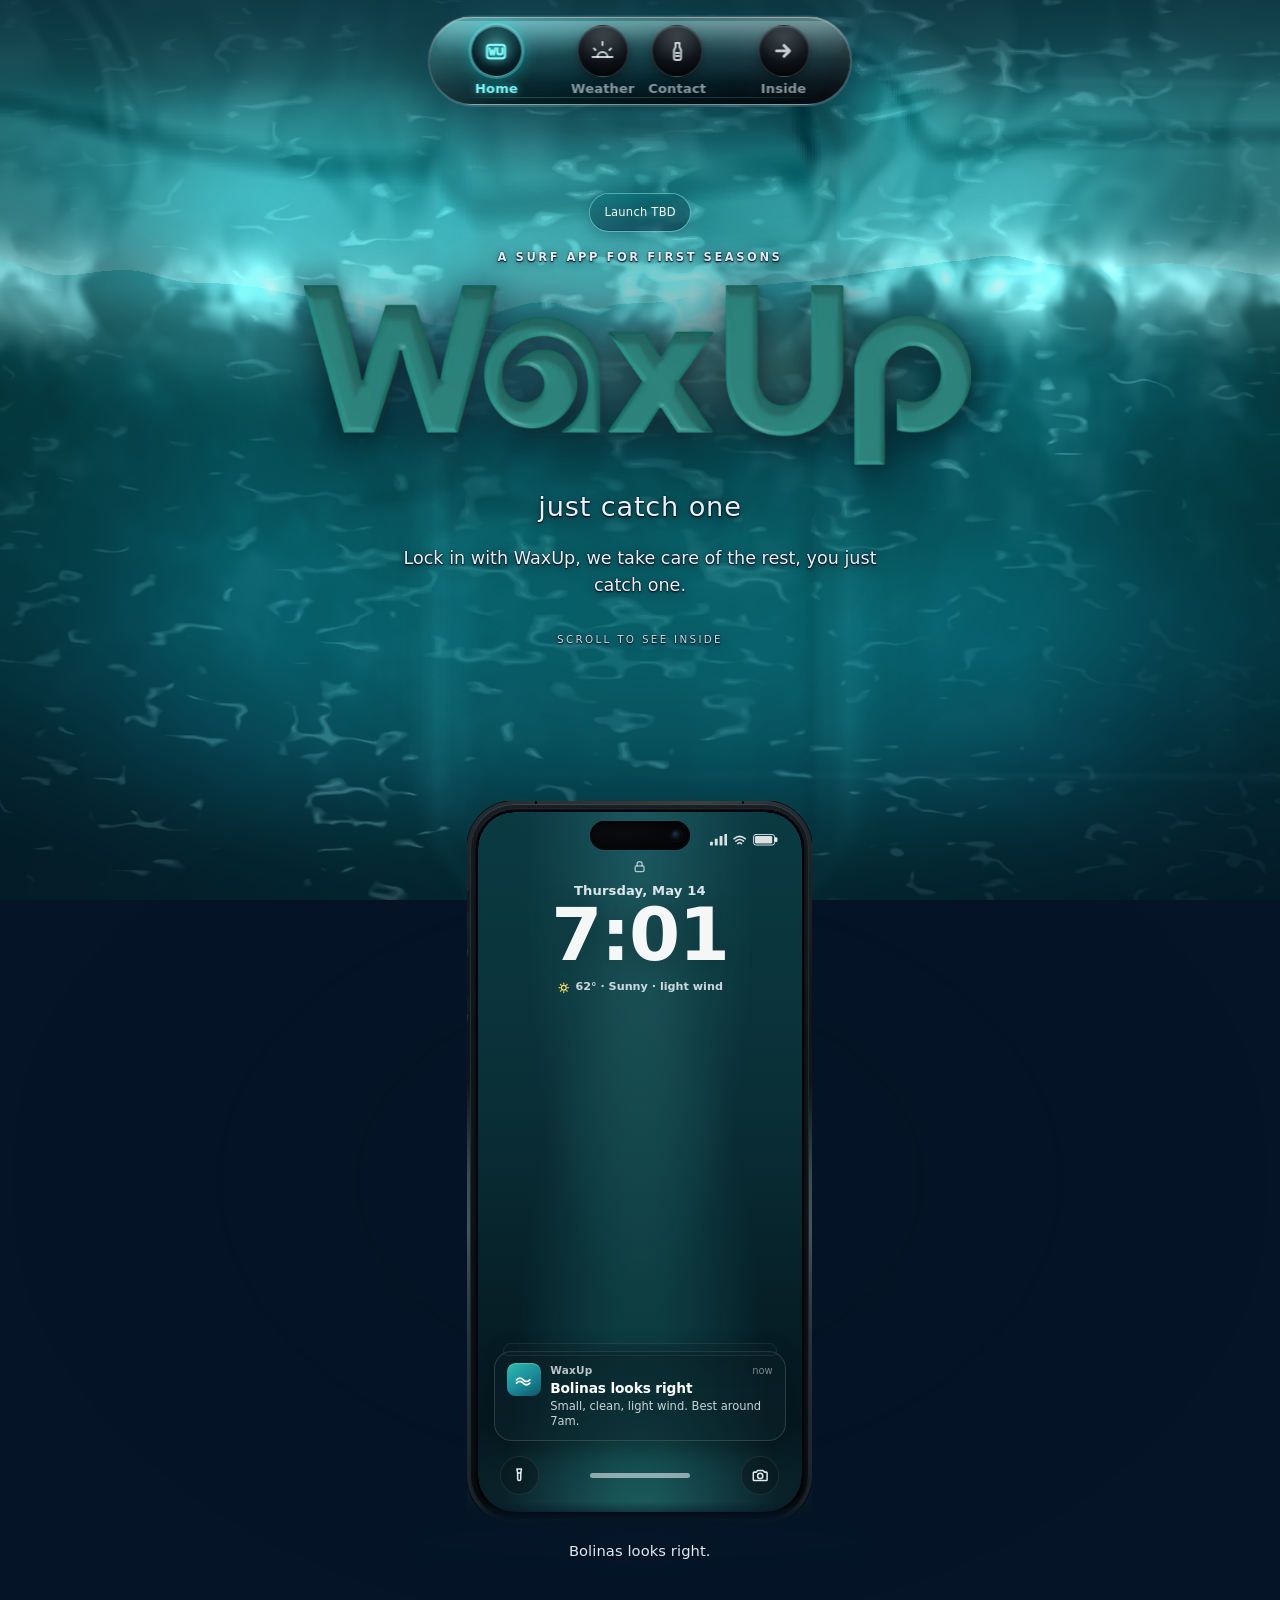
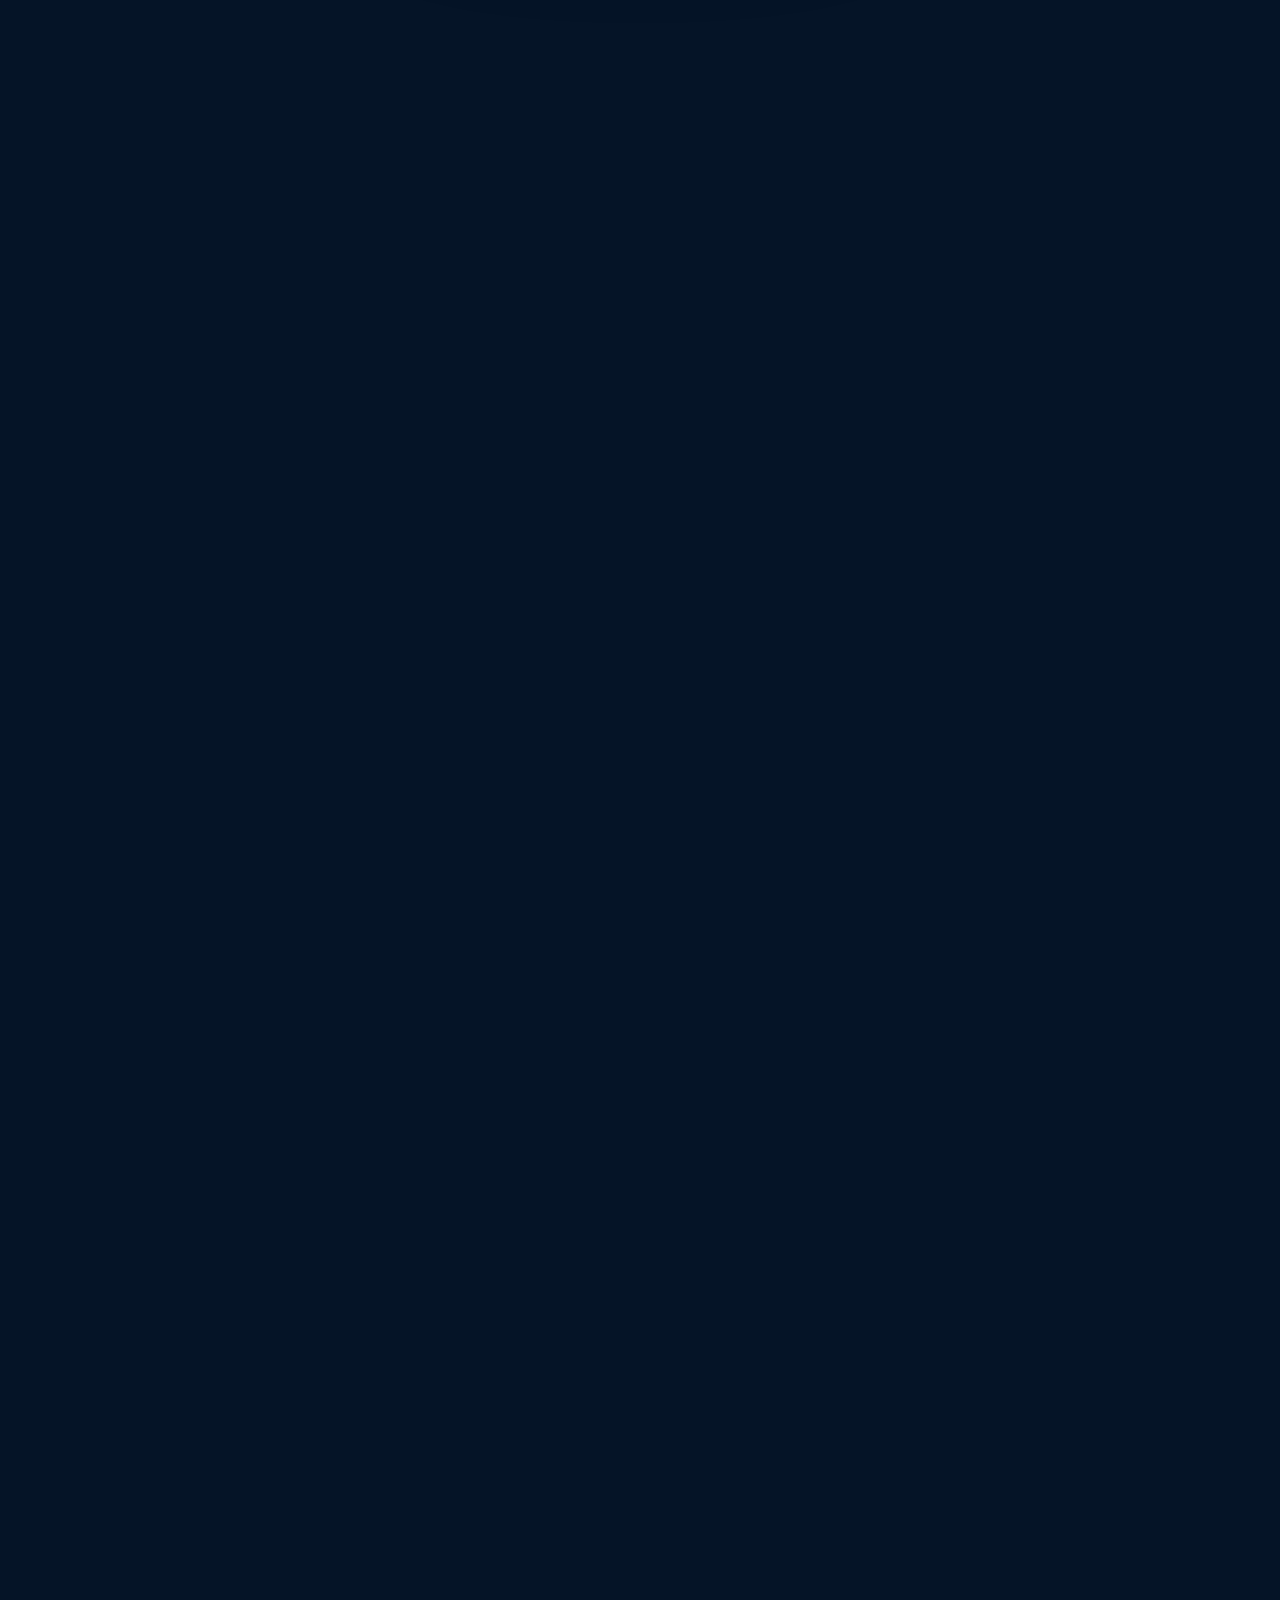
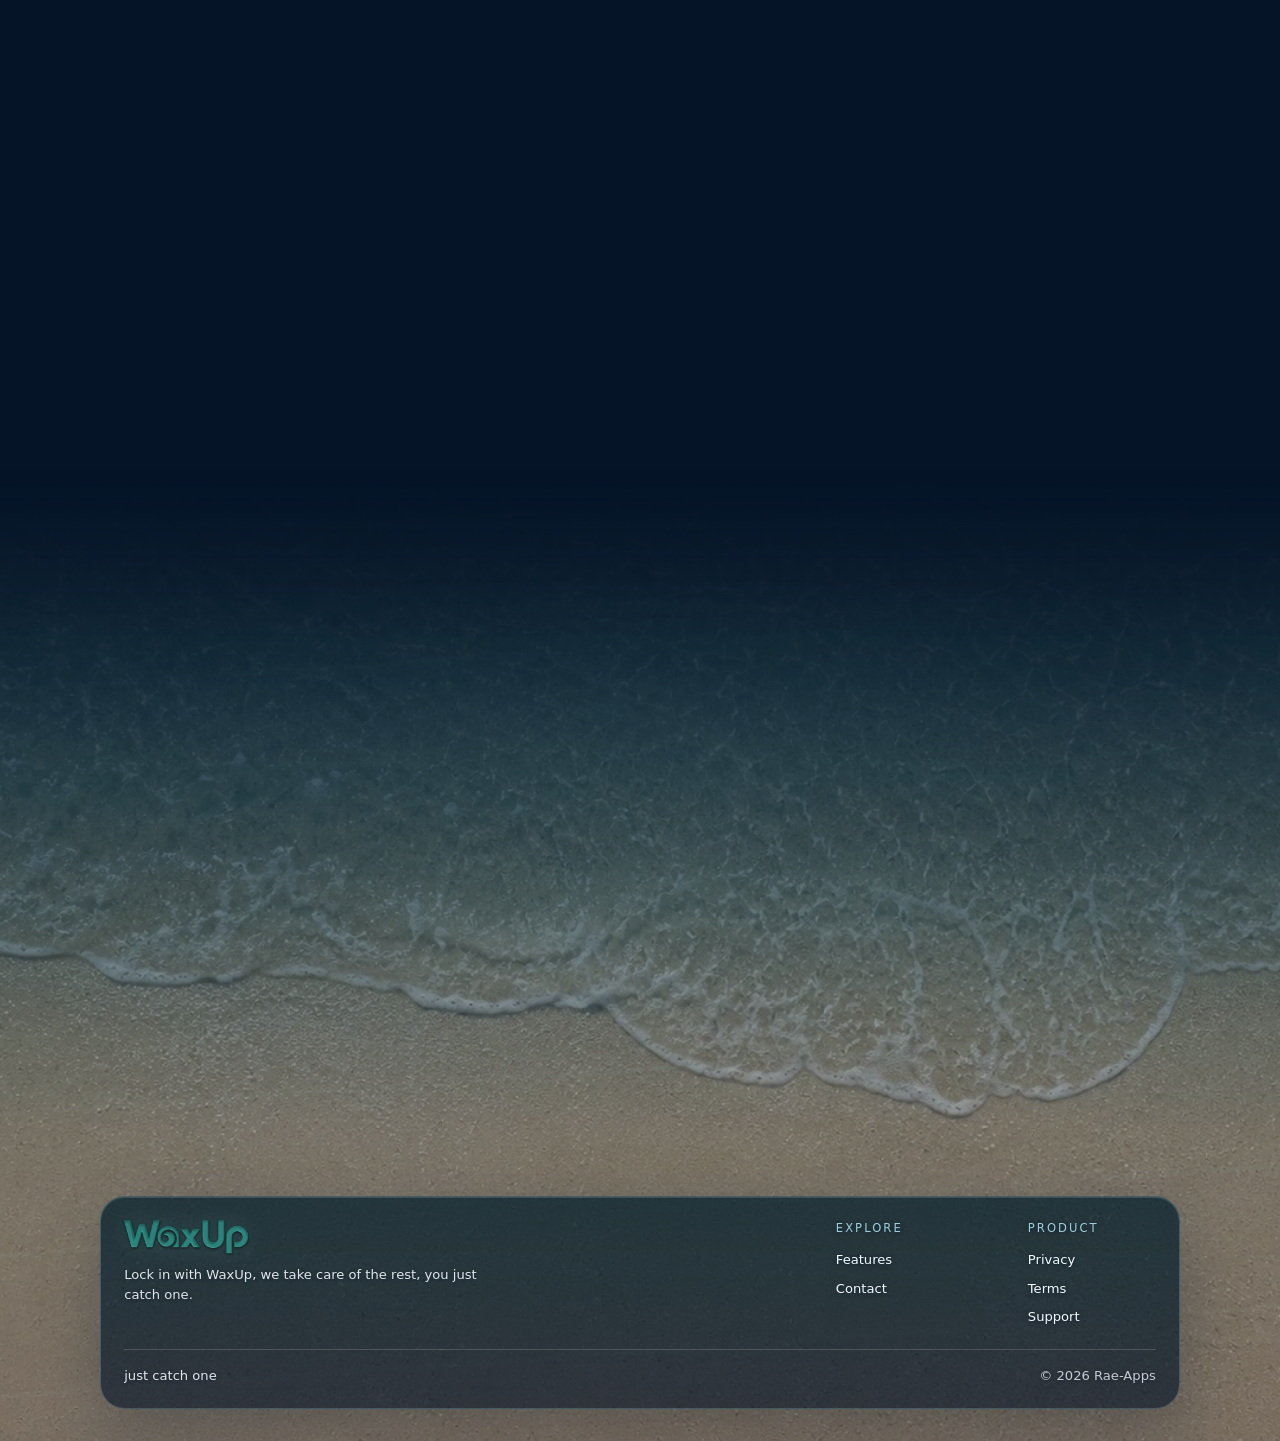
==== commit 5f3ead8d: "Sync from WaxUp-website: launch copy to TBD Rebuilt from branch claude/dark-mode-theme-polish-ao0vkh" ====
--- a/index.html
+++ b/index.html
@@ -1,4 +1,4 @@
-<!DOCTYPE html><html lang="en" data-mode="dark"> <head><meta charset="UTF-8"><meta name="viewport" content="width=device-width, initial-scale=1.0"><meta name="theme-color" content="#051427"><meta name="color-scheme" content="dark"><meta name="description" content="Know if today is your day before you leave the house. WaxUp turns the surf forecast into a plain answer. Lock in with WaxUp, we take care of the rest, you just catch one. Launching July 2026."><meta name="generator" content="Astro v4.16.19"><link rel="canonical" href="https://jcali86.github.io/"><link rel="icon" type="image/png" sizes="32x32" href="/favicon-32.png"><link rel="icon" type="image/png" sizes="16x16" href="/favicon-16.png"><link rel="apple-touch-icon" href="/apple-touch-icon.png"><!-- Open Graph --><meta property="og:title" content="WaxUp — just catch one"><meta property="og:description" content="Know if today is your day before you leave the house. WaxUp turns the surf forecast into a plain answer. Lock in with WaxUp, we take care of the rest, you just catch one. Launching July 2026."><meta property="og:url" content="https://jcali86.github.io/"><meta property="og:type" content="website"><meta property="og:site_name" content="WaxUp"><meta property="og:image" content="https://waxup.app/og/waxup-og.jpg"><meta property="og:image:width" content="1200"><meta property="og:image:height" content="630"><!-- Twitter --><meta name="twitter:card" content="summary_large_image"><meta name="twitter:title" content="WaxUp — just catch one"><meta name="twitter:description" content="Know if today is your day before you leave the house. WaxUp turns the surf forecast into a plain answer. Lock in with WaxUp, we take care of the rest, you just catch one. Launching July 2026."><meta name="twitter:image" content="https://waxup.app/og/waxup-og.jpg"><title>WaxUp — just catch one</title><meta name="astro-view-transitions-enabled" content="true"><meta name="astro-view-transitions-fallback" content="animate"><script>
+<!DOCTYPE html><html lang="en" data-mode="dark"> <head><meta charset="UTF-8"><meta name="viewport" content="width=device-width, initial-scale=1.0"><meta name="theme-color" content="#051427"><meta name="color-scheme" content="dark"><meta name="description" content="Know if today is your day before you leave the house. WaxUp turns the surf forecast into a plain answer. Lock in with WaxUp, we take care of the rest, you just catch one."><meta name="generator" content="Astro v4.16.19"><link rel="canonical" href="https://jcali86.github.io/"><link rel="icon" type="image/png" sizes="32x32" href="/favicon-32.png"><link rel="icon" type="image/png" sizes="16x16" href="/favicon-16.png"><link rel="apple-touch-icon" href="/apple-touch-icon.png"><!-- Open Graph --><meta property="og:title" content="WaxUp — just catch one"><meta property="og:description" content="Know if today is your day before you leave the house. WaxUp turns the surf forecast into a plain answer. Lock in with WaxUp, we take care of the rest, you just catch one."><meta property="og:url" content="https://jcali86.github.io/"><meta property="og:type" content="website"><meta property="og:site_name" content="WaxUp"><meta property="og:image" content="https://waxup.app/og/waxup-og.jpg"><meta property="og:image:width" content="1200"><meta property="og:image:height" content="630"><!-- Twitter --><meta name="twitter:card" content="summary_large_image"><meta name="twitter:title" content="WaxUp — just catch one"><meta name="twitter:description" content="Know if today is your day before you leave the house. WaxUp turns the surf forecast into a plain answer. Lock in with WaxUp, we take care of the rest, you just catch one."><meta name="twitter:image" content="https://waxup.app/og/waxup-og.jpg"><title>WaxUp — just catch one</title><meta name="astro-view-transitions-enabled" content="true"><meta name="astro-view-transitions-fallback" content="animate"><script>
       // Reveal gate — must run BEFORE first paint so [data-reveal] content
       // is hidden only when JS is actually running (no-JS visitors see
       // everything). Re-added on astro:after-swap because view transitions
@@ -42,7 +42,7 @@
   <line x1="10.5" y1="14" x2="13.5" y2="14"/>
   <line x1="10.5" y1="17" x2="13.5" y2="17"/>
 </svg>
-</span>  </span> <span class="nav-dock-label">Contact</span> </a>  <a class="nav-dock-item nav-dock-cta" href="/features"> <span class="nav-dock-icon nav-dock-icon-cta" aria-hidden="true"> <svg viewBox="0 0 16 16" fill="none" stroke="currentColor" stroke-width="2.2" stroke-linecap="round" stroke-linejoin="round"> <path d="M3 8 h9 M8.5 4 L12.5 8 L8.5 12"></path> </svg> </span> <span class="nav-dock-label">Inside</span> </a> </div> </nav>   <section class="hero-intro"> <div class="hero-sea-life" aria-hidden="true"> <svg viewBox="0 0 220 88" fill="none" role="img"> <path d="M14 53c26-16 53-23 82-20 7-13 18-23 34-29-4 14-2 25 6 33 25 6 47 18 70 36-26-3-48-7-68-12-14 12-30 18-50 17 11-8 18-16 21-25-29-4-60-4-95 0Z" fill="currentColor"></path> <path d="M74 34c-11-10-25-18-42-25 5 16 14 29 28 39" stroke="currentColor" stroke-width="10" stroke-linecap="round" opacity=".64"></path> </svg> </div> <div class="hero-actions">  <a class="cta-pill hero-pill" href="/features"><span class="hero-pill-iris" aria-hidden="true"></span>July Launch</a> </div> <p class="eyebrow">A surf app for first seasons</p> <h1 class="hero-mark"> <span class="brand-logo brand-logo-xl brand-logo-halo" aria-label="WaxUp"><img class="brand-logo-img" src="/brand/waxup-wordmark.webp" width="1600" height="439" alt="WaxUp" decoding="async"></span> </h1> <p class="tagline">just catch one</p> <p class="promise">
+</span>  </span> <span class="nav-dock-label">Contact</span> </a>  <a class="nav-dock-item nav-dock-cta" href="/features"> <span class="nav-dock-icon nav-dock-icon-cta" aria-hidden="true"> <svg viewBox="0 0 16 16" fill="none" stroke="currentColor" stroke-width="2.2" stroke-linecap="round" stroke-linejoin="round"> <path d="M3 8 h9 M8.5 4 L12.5 8 L8.5 12"></path> </svg> </span> <span class="nav-dock-label">Inside</span> </a> </div> </nav>   <section class="hero-intro"> <div class="hero-sea-life" aria-hidden="true"> <svg viewBox="0 0 220 88" fill="none" role="img"> <path d="M14 53c26-16 53-23 82-20 7-13 18-23 34-29-4 14-2 25 6 33 25 6 47 18 70 36-26-3-48-7-68-12-14 12-30 18-50 17 11-8 18-16 21-25-29-4-60-4-95 0Z" fill="currentColor"></path> <path d="M74 34c-11-10-25-18-42-25 5 16 14 29 28 39" stroke="currentColor" stroke-width="10" stroke-linecap="round" opacity=".64"></path> </svg> </div> <div class="hero-actions">  <a class="cta-pill hero-pill" href="/features"><span class="hero-pill-iris" aria-hidden="true"></span>Launch TBD</a> </div> <p class="eyebrow">A surf app for first seasons</p> <h1 class="hero-mark"> <span class="brand-logo brand-logo-xl brand-logo-halo" aria-label="WaxUp"><img class="brand-logo-img" src="/brand/waxup-wordmark.webp" width="1600" height="439" alt="WaxUp" decoding="async"></span> </h1> <p class="tagline">just catch one</p> <p class="promise">
 Lock in with WaxUp, we take care of the rest, you just catch one.
 </p> <p class="scroll-hint" aria-hidden="true">Scroll to see inside</p> </section>  <section class="phone-stage" id="phone-stage"> <div class="phone-stage-pin"> <div class="phone-stage-composition">  <aside class="phone-side-intro" aria-label="Active state intro"> <div class="phone-side-intro-group is-active" data-stage-copy="lock" aria-hidden="false"> <div class="phone-side-intro-eyebrow"> <span class="wax-icon wax-icon-splash phone-side-intro-icon" style="--wax-icon-size:22px" aria-hidden="true" data-astro-cid-kdaytv3p><svg xmlns="http://www.w3.org/2000/svg" viewBox="0 0 24 24" fill="none" stroke="currentColor" stroke-width="2" stroke-linecap="round" stroke-linejoin="round">
   <!-- WaxUp icon: splash / sunrise — half sun cresting the horizon with three short rays. Used for the lockscreen-wake / "phone settles in" state. 24x24 SF Symbol grid. -->
@@ -228,4 +228,4 @@
   <line x1="10.5" y1="14" x2="13.5" y2="14"/>
   <line x1="10.5" y1="17" x2="13.5" y2="17"/>
 </svg>
-</span>  </span> <h3 class="phone-stage-card-title" data-astro-cid-z5h7ppt2>iPhone first, Watch with it.</h3>  </header> <p class="phone-stage-card-body" data-astro-cid-z5h7ppt2>Ships on iPhone in July 2026, Apple Watch included. Android comes when Android comes.</p>  </article>  </div> </aside> </div> </div> </section>  <section class="shore-arrival" aria-hidden="true" data-astro-cid-6nltt75m> <div class="shore-waterline" data-astro-cid-6nltt75m></div> <div class="shore-tide" data-astro-cid-6nltt75m></div> <div class="shore-sand" data-astro-cid-6nltt75m></div> </section>   <footer class="site-footer"> <div class="footer-beach" aria-hidden="true"></div> <div class="footer-panel"> <div class="footer-grid"> <div class="footer-brand"> <a href="/" class="brand-logo brand-logo-sm footer-wordmark" aria-label="WaxUp home"><img class="brand-logo-img" src="/brand/waxup-wordmark.webp" width="1600" height="439" alt="WaxUp" decoding="async"></a> <p>Lock in with WaxUp, we take care of the rest, you just catch one.</p> </div> <div class="footer-column"> <h2>Explore</h2> <a href="/features">Features</a> <a href="/contact">Contact</a> </div> <div class="footer-column"> <h2>Product</h2> <a href="/privacy">Privacy</a> <a href="/terms">Terms</a> <a href="mailto:support@rae-apps.com">Support</a> </div> </div> <div class="footer-bottom"> <span>just catch one</span> <span class="copyright">© 2026 Rae-Apps</span> </div> </div> </footer>  <div id="perf-hud" class="perf-hud" aria-hidden="true" hidden data-astro-cid-zvpw4ded> <span class="perf-hud-fps" data-fps data-astro-cid-zvpw4ded>– fps</span> <span class="perf-hud-line" data-frame data-astro-cid-zvpw4ded>frame – / – ms</span> <span class="perf-hud-line" data-state data-astro-cid-zvpw4ded>idle</span> <span class="perf-hud-line" data-env data-astro-cid-zvpw4ded>dpr – · w–</span> <span class="perf-hud-line perf-hud-mode" data-mode hidden data-astro-cid-zvpw4ded></span> </div>        </body> </html>+</span>  </span> <h3 class="phone-stage-card-title" data-astro-cid-z5h7ppt2>iPhone first, Watch with it.</h3>  </header> <p class="phone-stage-card-body" data-astro-cid-z5h7ppt2>Ships on iPhone — date TBD, Apple Watch included. Android comes when Android comes.</p>  </article>  </div> </aside> </div> </div> </section>  <section class="shore-arrival" aria-hidden="true" data-astro-cid-6nltt75m> <div class="shore-waterline" data-astro-cid-6nltt75m></div> <div class="shore-tide" data-astro-cid-6nltt75m></div> <div class="shore-sand" data-astro-cid-6nltt75m></div> </section>   <footer class="site-footer"> <div class="footer-beach" aria-hidden="true"></div> <div class="footer-panel"> <div class="footer-grid"> <div class="footer-brand"> <a href="/" class="brand-logo brand-logo-sm footer-wordmark" aria-label="WaxUp home"><img class="brand-logo-img" src="/brand/waxup-wordmark.webp" width="1600" height="439" alt="WaxUp" decoding="async"></a> <p>Lock in with WaxUp, we take care of the rest, you just catch one.</p> </div> <div class="footer-column"> <h2>Explore</h2> <a href="/features">Features</a> <a href="/contact">Contact</a> </div> <div class="footer-column"> <h2>Product</h2> <a href="/privacy">Privacy</a> <a href="/terms">Terms</a> <a href="mailto:support@rae-apps.com">Support</a> </div> </div> <div class="footer-bottom"> <span>just catch one</span> <span class="copyright">© 2026 Rae-Apps</span> </div> </div> </footer>  <div id="perf-hud" class="perf-hud" aria-hidden="true" hidden data-astro-cid-zvpw4ded> <span class="perf-hud-fps" data-fps data-astro-cid-zvpw4ded>– fps</span> <span class="perf-hud-line" data-frame data-astro-cid-zvpw4ded>frame – / – ms</span> <span class="perf-hud-line" data-state data-astro-cid-zvpw4ded>idle</span> <span class="perf-hud-line" data-env data-astro-cid-zvpw4ded>dpr – · w–</span> <span class="perf-hud-line perf-hud-mode" data-mode hidden data-astro-cid-zvpw4ded></span> </div>        </body> </html>
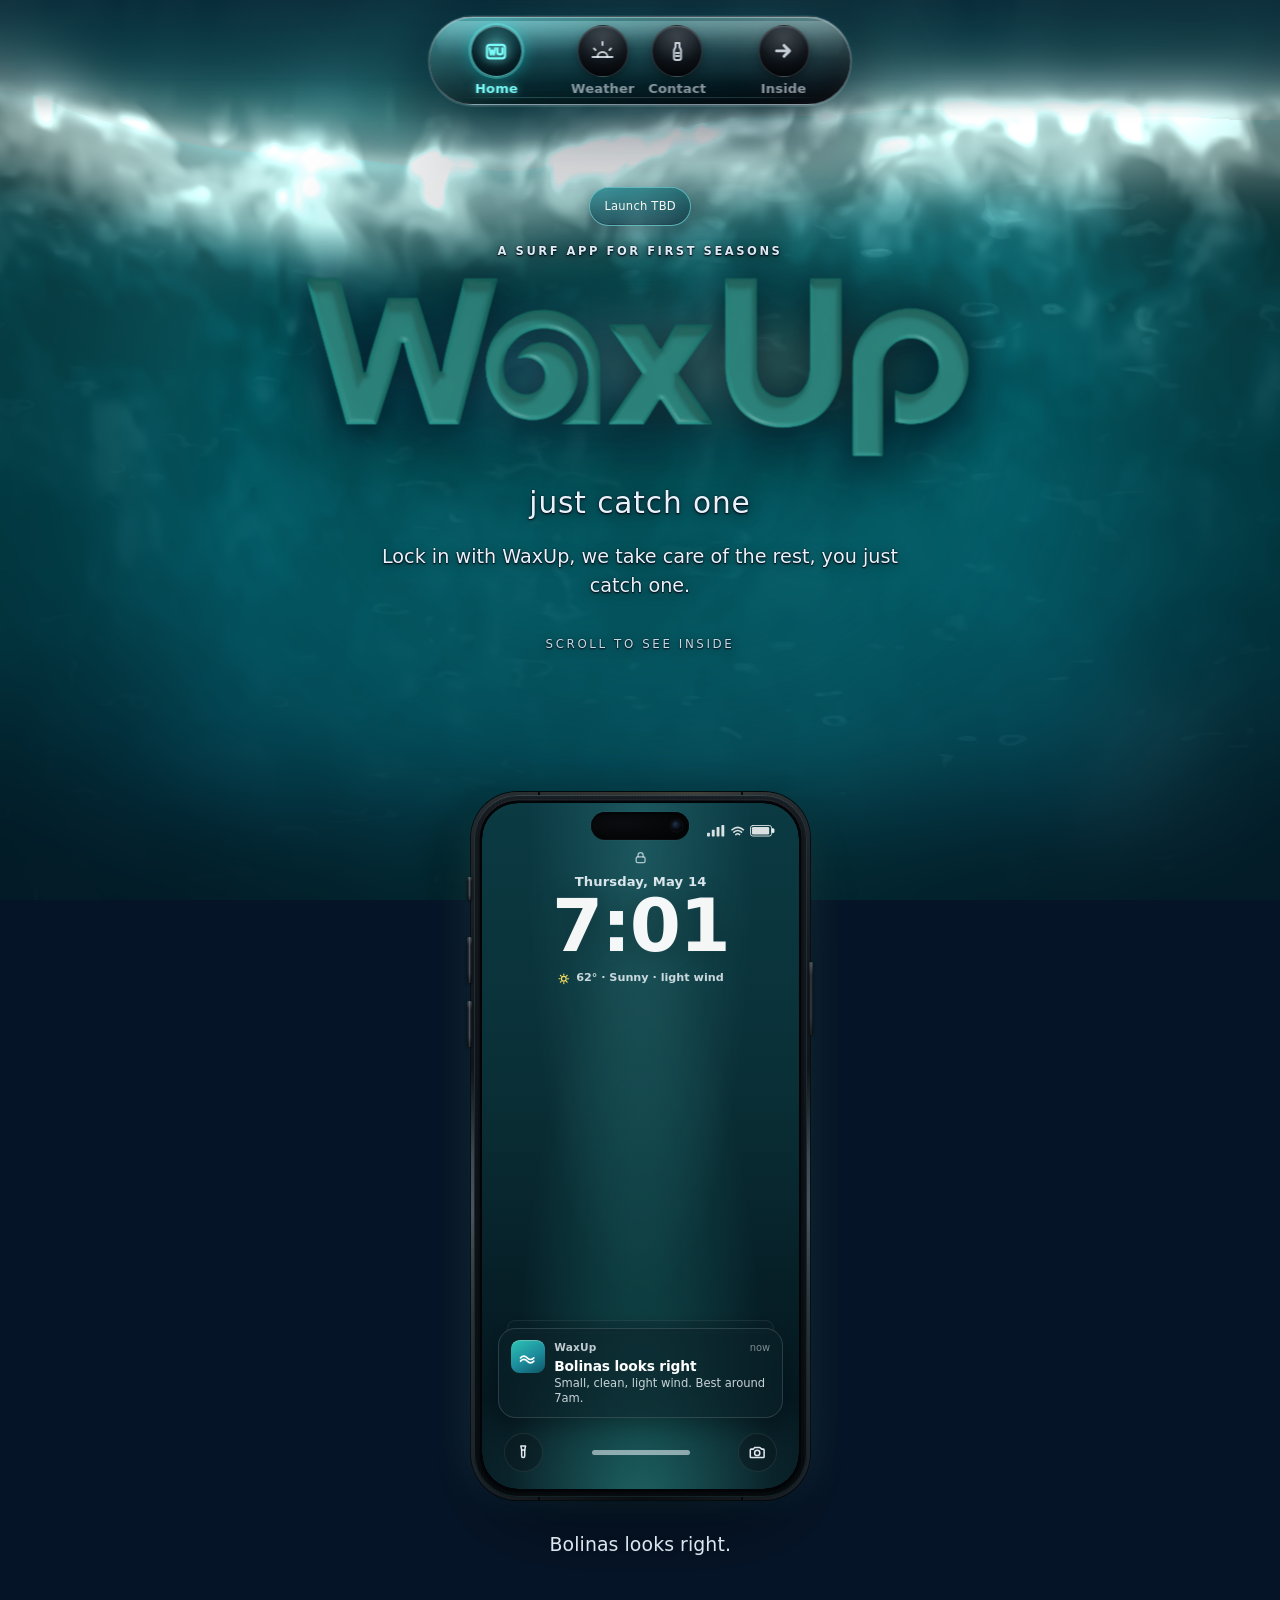
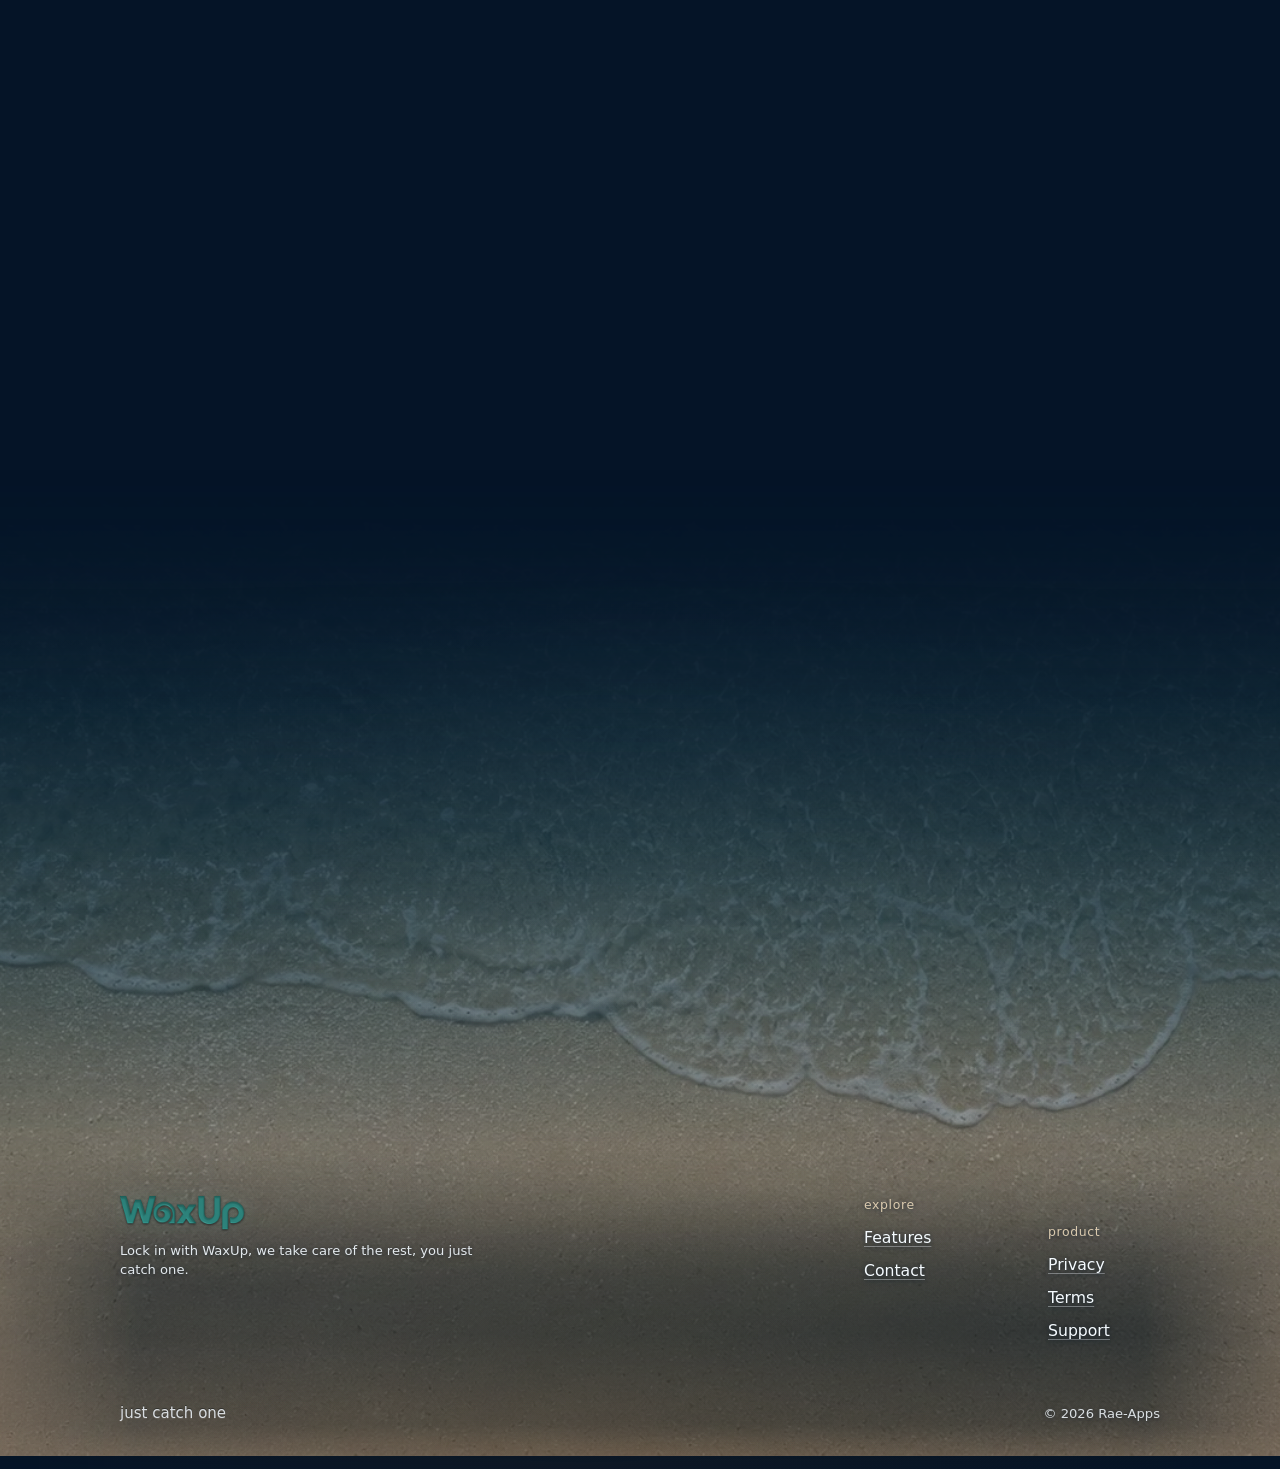
==== commit 6a7b78a4: "Sync from WaxUp-website: the one-ocean wave-lifecycle water Rebuilt from branch claude/dark-mode-the" ====
--- a/index.html
+++ b/index.html
@@ -9,11 +9,11 @@
           document.documentElement.classList.add('wx-reveal');
         });
       })();
-    </script><link rel="stylesheet" href="/_astro/contact.D3JBm_gM.css">
-<link rel="stylesheet" href="/_astro/features.B0Dc7NJg.css">
+    </script><link rel="stylesheet" href="/_astro/contact.C9oWBNM7.css">
+<link rel="stylesheet" href="/_astro/features.CJUnjG4p.css">
 <link rel="stylesheet" href="/_astro/index.BRfedXx3.css">
 <style>.wax-icon[data-astro-cid-kdaytv3p]{display:inline-flex;align-items:center;justify-content:center;width:var(--wax-icon-size, 24px);height:var(--wax-icon-size, 24px);color:inherit;flex:0 0 auto;line-height:0}.wax-icon[data-astro-cid-kdaytv3p] svg{width:100%;height:100%;display:block}
-</style><script type="module" src="/_astro/hoisted.DIYODyh5.js"></script></head> <body class="min-h-screen flex flex-col ocean-page">  <div class="rotate-gate" aria-hidden="true"> <div class="rotate-gate-inner"> <span class="brand-logo brand-logo-md rotate-gate-logo" aria-label="WaxUp"><img class="brand-logo-img" src="/brand/waxup-wordmark.webp" width="1600" height="439" alt="WaxUp" decoding="async"></span> <p class="rotate-gate-tagline">just catch one</p> <span class="rotate-gate-prompt"> <svg class="rotate-gate-icon" viewBox="0 0 24 24" fill="none" stroke="currentColor" stroke-width="1.8" stroke-linecap="round" stroke-linejoin="round" aria-hidden="true"> <rect x="8.5" y="2.5" width="7" height="13" rx="1.5"></rect> <path d="M5 14 a7 7 0 0 0 7 7"></path> <path d="M3 11.5 L5 14 L7.5 12.5"></path> </svg>
+</style><script type="module" src="/_astro/hoisted.CH0wCBsH.js"></script></head> <body class="min-h-screen flex flex-col ocean-page">  <div class="rotate-gate" aria-hidden="true"> <div class="rotate-gate-inner"> <span class="brand-logo brand-logo-md rotate-gate-logo" aria-label="WaxUp"><img class="brand-logo-img" src="/brand/waxup-wordmark.webp" width="1280" height="351" alt="WaxUp" decoding="async"></span> <p class="rotate-gate-tagline">just catch one</p> <span class="rotate-gate-prompt"> <svg class="rotate-gate-icon" viewBox="0 0 24 24" fill="none" stroke="currentColor" stroke-width="1.8" stroke-linecap="round" stroke-linejoin="round" aria-hidden="true"> <rect x="8.5" y="2.5" width="7" height="13" rx="1.5"></rect> <path d="M5 14 a7 7 0 0 0 7 7"></path> <path d="M3 11.5 L5 14 L7.5 12.5"></path> </svg>
 Turn your phone upright
 </span> </div> </div> <waxup-water-surface data-water-surface aria-hidden="true"> <div class="water-fallback" data-water-fallback></div> </waxup-water-surface>    <div class="bg-surface" aria-hidden="true"></div> <div class="nav-masthead" aria-hidden="true"></div> <nav class="top-nav" aria-label="Primary">  <span class="nav-iridescence" aria-hidden="true"></span>  <div class="nav-side nav-side-left"> <a class="nav-dock-item is-active" href="/" aria-label="WaxUp — home" aria-current="page"> <span class="nav-dock-icon" aria-hidden="true"> <span class="wax-icon wax-icon-home" style="--wax-icon-size:27px" aria-hidden="true" data-astro-cid-kdaytv3p><svg xmlns="http://www.w3.org/2000/svg" viewBox="0 0 24 24" fill="none" stroke="currentColor" stroke-width="2" stroke-linecap="round" stroke-linejoin="round">
   <!-- WaxUp icon: home / end card — fresh bar of surf wax with the WaxUp brand stamp (W + U) on the surface. Real surf wax bars (Mr. Zog's, Sticky Bumps, Wax Research) come with the brand embossed on a fresh, smooth surface; the wavy grooves only appear later from rubbing on a board. Stripped the grooves and replaced them with a stamped WU brandmark. Anchors the icon set to the literal product the brand is named after, AND ties it to the wordmark visually. 24x24 SF Symbol grid. -->
@@ -36,13 +36,13 @@
   <line x1="12" y1="17" x2="11" y2="20"/>
   <line x1="16" y1="17" x2="15" y2="20"/>
 </svg>
-</span>  </span> <span class="nav-dock-label">Weather</span> </button> </div>  <span class="nav-center-wordmark" aria-hidden="true"> <span class="brand-logo brand-logo-sm nav-wordmark nav-wordmark-center" aria-label="WaxUp"><img class="brand-logo-img" src="/brand/waxup-wordmark.webp" width="1600" height="439" alt="WaxUp" decoding="async"></span> </span>  <div class="nav-side nav-side-right"> <a class="nav-dock-item" href="/contact"> <span class="nav-dock-icon" aria-hidden="true"> <span class="wax-icon wax-icon-contact" style="--wax-icon-size:24px" aria-hidden="true" data-astro-cid-kdaytv3p><svg xmlns="http://www.w3.org/2000/svg" viewBox="0 0 24 24" fill="none" stroke="currentColor" stroke-width="2" stroke-linecap="round" stroke-linejoin="round">
+</span>  </span> <span class="nav-dock-label">Weather</span> </button> </div>  <span class="nav-center-wordmark" aria-hidden="true"> <span class="brand-logo brand-logo-sm nav-wordmark nav-wordmark-center" aria-label="WaxUp"><img class="brand-logo-img" src="/brand/waxup-wordmark.webp" width="1280" height="351" alt="WaxUp" decoding="async"></span> </span>  <div class="nav-side nav-side-right"> <a class="nav-dock-item" href="/contact"> <span class="nav-dock-icon" aria-hidden="true"> <span class="wax-icon wax-icon-contact" style="--wax-icon-size:24px" aria-hidden="true" data-astro-cid-kdaytv3p><svg xmlns="http://www.w3.org/2000/svg" viewBox="0 0 24 24" fill="none" stroke="currentColor" stroke-width="2" stroke-linecap="round" stroke-linejoin="round">
   <!-- WaxUp icon: contact / send a message — message in a bottle. Small rectangular cork at the top, tapered neck, rounded-bottom body. Two short horizontal lines inside the body suggest a rolled paper message visible through the glass. "Messages travel on water" is the metaphor: gentle, surf-vocab, distinctive from a generic envelope. 24x24 SF Symbol grid. -->
   <path d="M10 4 L14 4 L14 8 L15.5 11 L15.5 19 A2 2 0 0 1 13.5 21 L10.5 21 A2 2 0 0 1 8.5 19 L8.5 11 L10 8 Z"/>
   <line x1="10.5" y1="14" x2="13.5" y2="14"/>
   <line x1="10.5" y1="17" x2="13.5" y2="17"/>
 </svg>
-</span>  </span> <span class="nav-dock-label">Contact</span> </a>  <a class="nav-dock-item nav-dock-cta" href="/features"> <span class="nav-dock-icon nav-dock-icon-cta" aria-hidden="true"> <svg viewBox="0 0 16 16" fill="none" stroke="currentColor" stroke-width="2.2" stroke-linecap="round" stroke-linejoin="round"> <path d="M3 8 h9 M8.5 4 L12.5 8 L8.5 12"></path> </svg> </span> <span class="nav-dock-label">Inside</span> </a> </div> </nav>   <section class="hero-intro"> <div class="hero-sea-life" aria-hidden="true"> <svg viewBox="0 0 220 88" fill="none" role="img"> <path d="M14 53c26-16 53-23 82-20 7-13 18-23 34-29-4 14-2 25 6 33 25 6 47 18 70 36-26-3-48-7-68-12-14 12-30 18-50 17 11-8 18-16 21-25-29-4-60-4-95 0Z" fill="currentColor"></path> <path d="M74 34c-11-10-25-18-42-25 5 16 14 29 28 39" stroke="currentColor" stroke-width="10" stroke-linecap="round" opacity=".64"></path> </svg> </div> <div class="hero-actions">  <a class="cta-pill hero-pill" href="/features"><span class="hero-pill-iris" aria-hidden="true"></span>Launch TBD</a> </div> <p class="eyebrow">A surf app for first seasons</p> <h1 class="hero-mark"> <span class="brand-logo brand-logo-xl brand-logo-halo" aria-label="WaxUp"><img class="brand-logo-img" src="/brand/waxup-wordmark.webp" width="1600" height="439" alt="WaxUp" decoding="async"></span> </h1> <p class="tagline">just catch one</p> <p class="promise">
+</span>  </span> <span class="nav-dock-label">Contact</span> </a>  <a class="nav-dock-item nav-dock-cta" href="/features"> <span class="nav-dock-icon nav-dock-icon-cta" aria-hidden="true"> <svg viewBox="0 0 16 16" fill="none" stroke="currentColor" stroke-width="2.2" stroke-linecap="round" stroke-linejoin="round"> <path d="M3 8 h9 M8.5 4 L12.5 8 L8.5 12"></path> </svg> </span> <span class="nav-dock-label">Inside</span> </a> </div> </nav>   <section class="hero-intro">  <div class="hero-actions">  <a class="cta-pill hero-pill" href="/features"><span class="hero-pill-iris" aria-hidden="true"></span>Launch TBD</a> </div> <p class="eyebrow">A surf app for first seasons</p> <h1 class="hero-mark"> <span class="brand-logo brand-logo-xl brand-logo-halo" aria-label="WaxUp"><img class="brand-logo-img" src="/brand/waxup-wordmark.webp" width="1280" height="351" alt="WaxUp" decoding="async"></span> </h1> <p class="tagline">just catch one</p> <p class="promise">
 Lock in with WaxUp, we take care of the rest, you just catch one.
 </p> <p class="scroll-hint" aria-hidden="true">Scroll to see inside</p> </section>  <section class="phone-stage" id="phone-stage"> <div class="phone-stage-pin"> <div class="phone-stage-composition">  <aside class="phone-side-intro" aria-label="Active state intro"> <div class="phone-side-intro-group is-active" data-stage-copy="lock" aria-hidden="false"> <div class="phone-side-intro-eyebrow"> <span class="wax-icon wax-icon-splash phone-side-intro-icon" style="--wax-icon-size:22px" aria-hidden="true" data-astro-cid-kdaytv3p><svg xmlns="http://www.w3.org/2000/svg" viewBox="0 0 24 24" fill="none" stroke="currentColor" stroke-width="2" stroke-linecap="round" stroke-linejoin="round">
   <!-- WaxUp icon: splash / sunrise — half sun cresting the horizon with three short rays. Used for the lockscreen-wake / "phone settles in" state. 24x24 SF Symbol grid. -->
@@ -104,7 +104,9 @@
 Reviews
 </span> <span class="gear-price-btn" data-astro-cid-oyfjdw4r>
 View Price
-<svg viewBox="0 0 16 16" fill="none" stroke="currentColor" stroke-width="2" stroke-linecap="round" stroke-linejoin="round" data-astro-cid-oyfjdw4r><path d="M5 11 L11 5 M6 5 h5 v5" data-astro-cid-oyfjdw4r></path></svg> </span> </div> </article>  <nav class="gear-tabbar" aria-hidden="true" data-astro-cid-oyfjdw4r> <span class="tab" data-astro-cid-oyfjdw4r> <svg viewBox="0 0 24 24" fill="none" stroke="currentColor" stroke-width="2" stroke-linecap="round" stroke-linejoin="round" data-astro-cid-oyfjdw4r><path d="M4 11 L12 4 L20 11" data-astro-cid-oyfjdw4r></path><path d="M6 10 v9 h12 v-9" data-astro-cid-oyfjdw4r></path></svg> <span data-astro-cid-oyfjdw4r>Home</span> </span> <span class="tab" data-astro-cid-oyfjdw4r> <svg viewBox="0 0 24 24" fill="none" stroke="currentColor" stroke-width="2" stroke-linecap="round" stroke-linejoin="round" data-astro-cid-oyfjdw4r><circle cx="10.5" cy="10.5" r="6.5" data-astro-cid-oyfjdw4r></circle><path d="M15.5 15.5 L21 21" data-astro-cid-oyfjdw4r></path></svg> <span data-astro-cid-oyfjdw4r>Spots</span> </span> <span class="tab is-tab-active" data-astro-cid-oyfjdw4r> <svg viewBox="0 0 24 24" fill="none" stroke="currentColor" stroke-width="2.2" stroke-linecap="round" stroke-linejoin="round" data-astro-cid-oyfjdw4r><path d="M8 4 L4 7 v3 h3 v10 h10 V10 h3 V7 L17 4 a3 3 0 0 1 -9 0 Z" data-astro-cid-oyfjdw4r></path></svg> <span data-astro-cid-oyfjdw4r>Gear</span> </span> <span class="tab" data-astro-cid-oyfjdw4r> <svg viewBox="0 0 24 24" fill="none" stroke="currentColor" stroke-width="2" stroke-linecap="round" stroke-linejoin="round" data-astro-cid-oyfjdw4r><circle cx="12" cy="12" r="3.2" data-astro-cid-oyfjdw4r></circle><path d="M12 3 v2.5 M12 18.5 V21 M3 12 h2.5 M18.5 12 H21 M5.6 5.6 l1.8 1.8 M16.6 16.6 l1.8 1.8 M18.4 5.6 l-1.8 1.8 M7.4 16.6 l-1.8 1.8" data-astro-cid-oyfjdw4r></path></svg> <span data-astro-cid-oyfjdw4r>Settings</span> </span> </nav> </div>   </div> <div class="phone-screen-layer" data-screen-id="endcard">  <div class="screen-image-frame"> <img class="screen-image" src="/screens/end-lockscreen.webp" alt="" aria-hidden="true" decoding="async" onerror="this.remove()"> </div>  </div>   <div class="phone-alerts" aria-hidden="true"> <div class="phone-alert phone-alert-left" data-stage-alert="today"> <span class="phone-alert-label">Today</span> <span class="phone-alert-detail">Looks right</span> </div><div class="phone-alert phone-alert-right" data-stage-alert="spots"> <span class="phone-alert-label">Best Window</span> <span class="phone-alert-detail">7:00 AM</span> </div><div class="phone-alert phone-alert-left" data-stage-alert="log"> <span class="phone-alert-label">Surf Log</span> <span class="phone-alert-detail">May 27 saved</span> </div><div class="phone-alert phone-alert-right" data-stage-alert="gear"> <span class="phone-alert-label">Gear</span> <span class="phone-alert-detail">4/3 + booties</span> </div> </div> <div class="phone-island" aria-hidden="true"></div> </div> <span class="phone-btn phone-btn-mute" aria-hidden="true"></span> <span class="phone-btn phone-btn-vol-up" aria-hidden="true"></span> <span class="phone-btn phone-btn-vol-down" aria-hidden="true"></span> <span class="phone-btn phone-btn-power" aria-hidden="true"></span> </div> </div> <p class="phone-caption" aria-live="polite">Bolinas looks right.</p> </div>  <aside class="phone-side-cards" aria-label="Active state cards"> <div class="phone-side-cards-group is-active" data-stage-copy="lock" aria-hidden="false"> <article class="phone-stage-card card-tone-teal card-variant-compact" data-astro-cid-z5h7ppt2> <header class="phone-stage-card-header" data-astro-cid-z5h7ppt2> <span class="phone-stage-card-chip card-chip-tone-teal" aria-hidden="true" data-astro-cid-z5h7ppt2> <span class="wax-icon wax-icon-splash" style="--wax-icon-size:16px" aria-hidden="true" data-astro-cid-kdaytv3p><svg xmlns="http://www.w3.org/2000/svg" viewBox="0 0 24 24" fill="none" stroke="currentColor" stroke-width="2" stroke-linecap="round" stroke-linejoin="round">
+<svg viewBox="0 0 16 16" fill="none" stroke="currentColor" stroke-width="2" stroke-linecap="round" stroke-linejoin="round" data-astro-cid-oyfjdw4r><path d="M5 11 L11 5 M6 5 h5 v5" data-astro-cid-oyfjdw4r></path></svg> </span> </div> </article>  <nav class="gear-tabbar" aria-hidden="true" data-astro-cid-oyfjdw4r> <span class="tab" data-astro-cid-oyfjdw4r> <svg viewBox="0 0 24 24" fill="none" stroke="currentColor" stroke-width="2" stroke-linecap="round" stroke-linejoin="round" data-astro-cid-oyfjdw4r><path d="M4 11 L12 4 L20 11" data-astro-cid-oyfjdw4r></path><path d="M6 10 v9 h12 v-9" data-astro-cid-oyfjdw4r></path></svg> <span data-astro-cid-oyfjdw4r>Home</span> </span> <span class="tab" data-astro-cid-oyfjdw4r> <svg viewBox="0 0 24 24" fill="none" stroke="currentColor" stroke-width="2" stroke-linecap="round" stroke-linejoin="round" data-astro-cid-oyfjdw4r><circle cx="10.5" cy="10.5" r="6.5" data-astro-cid-oyfjdw4r></circle><path d="M15.5 15.5 L21 21" data-astro-cid-oyfjdw4r></path></svg> <span data-astro-cid-oyfjdw4r>Spots</span> </span> <span class="tab is-tab-active" data-astro-cid-oyfjdw4r> <svg viewBox="0 0 24 24" fill="none" stroke="currentColor" stroke-width="2.2" stroke-linecap="round" stroke-linejoin="round" data-astro-cid-oyfjdw4r><path d="M8 4 L4 7 v3 h3 v10 h10 V10 h3 V7 L17 4 a3 3 0 0 1 -9 0 Z" data-astro-cid-oyfjdw4r></path></svg> <span data-astro-cid-oyfjdw4r>Gear</span> </span> <span class="tab" data-astro-cid-oyfjdw4r> <svg viewBox="0 0 24 24" fill="none" stroke="currentColor" stroke-width="2" stroke-linecap="round" stroke-linejoin="round" data-astro-cid-oyfjdw4r><circle cx="12" cy="12" r="3.2" data-astro-cid-oyfjdw4r></circle><path d="M12 3 v2.5 M12 18.5 V21 M3 12 h2.5 M18.5 12 H21 M5.6 5.6 l1.8 1.8 M16.6 16.6 l1.8 1.8 M18.4 5.6 l-1.8 1.8 M7.4 16.6 l-1.8 1.8" data-astro-cid-oyfjdw4r></path></svg> <span data-astro-cid-oyfjdw4r>Settings</span> </span> </nav> </div>   </div> <div class="phone-screen-layer" data-screen-id="endcard">  <div class="screen-image-frame"> <img class="screen-image" data-deferred-src="/screens/end-lockscreen.webp" width="1080" height="2341" alt="" aria-hidden="true" decoding="async" loading="lazy" onerror="this.remove()"> </div>  </div>   <div class="phone-alerts" aria-hidden="true"> <div class="phone-alert phone-alert-left" data-stage-alert="today"> <span class="phone-alert-label">Today</span> <span class="phone-alert-detail">Looks right</span> </div><div class="phone-alert phone-alert-right" data-stage-alert="spots"> <span class="phone-alert-label">Best Window</span> <span class="phone-alert-detail">7:00 AM</span> </div><div class="phone-alert phone-alert-left" data-stage-alert="log"> <span class="phone-alert-label">Surf Log</span> <span class="phone-alert-detail">May 27 saved</span> </div><div class="phone-alert phone-alert-right" data-stage-alert="gear"> <span class="phone-alert-label">Gear</span> <span class="phone-alert-detail">4/3 + booties</span> </div> </div> <div class="phone-island" aria-hidden="true"></div> </div> <span class="phone-btn phone-btn-mute" aria-hidden="true"></span> <span class="phone-btn phone-btn-vol-up" aria-hidden="true"></span> <span class="phone-btn phone-btn-vol-down" aria-hidden="true"></span> <span class="phone-btn phone-btn-power" aria-hidden="true"></span> </div> </div>  <p class="phone-caption" aria-hidden="true">Bolinas looks right.</p> <p class="sr-only" aria-live="polite" aria-atomic="true" data-caption-live>
+Bolinas looks right.
+</p> </div>  <aside class="phone-side-cards" aria-label="Active state cards"> <div class="phone-side-cards-group is-active" data-stage-copy="lock" aria-hidden="false"> <article class="phone-stage-card card-tone-teal card-variant-compact" data-astro-cid-z5h7ppt2> <header class="phone-stage-card-header" data-astro-cid-z5h7ppt2> <span class="phone-stage-card-chip card-chip-tone-teal" aria-hidden="true" data-astro-cid-z5h7ppt2> <span class="wax-icon wax-icon-splash" style="--wax-icon-size:16px" aria-hidden="true" data-astro-cid-kdaytv3p><svg xmlns="http://www.w3.org/2000/svg" viewBox="0 0 24 24" fill="none" stroke="currentColor" stroke-width="2" stroke-linecap="round" stroke-linejoin="round">
   <!-- WaxUp icon: splash / sunrise — half sun cresting the horizon with three short rays. Used for the lockscreen-wake / "phone settles in" state. 24x24 SF Symbol grid. -->
   <line x1="2" y1="18" x2="22" y2="18"/>
   <path d="M7 18a5 5 0 0 1 10 0"/>
@@ -228,4 +230,8 @@
   <line x1="10.5" y1="14" x2="13.5" y2="14"/>
   <line x1="10.5" y1="17" x2="13.5" y2="17"/>
 </svg>
-</span>  </span> <h3 class="phone-stage-card-title" data-astro-cid-z5h7ppt2>iPhone first, Watch with it.</h3>  </header> <p class="phone-stage-card-body" data-astro-cid-z5h7ppt2>Ships on iPhone — date TBD, Apple Watch included. Android comes when Android comes.</p>  </article>  </div> </aside> </div> </div> </section>  <section class="shore-arrival" aria-hidden="true" data-astro-cid-6nltt75m> <div class="shore-waterline" data-astro-cid-6nltt75m></div> <div class="shore-tide" data-astro-cid-6nltt75m></div> <div class="shore-sand" data-astro-cid-6nltt75m></div> </section>   <footer class="site-footer"> <div class="footer-beach" aria-hidden="true"></div> <div class="footer-panel"> <div class="footer-grid"> <div class="footer-brand"> <a href="/" class="brand-logo brand-logo-sm footer-wordmark" aria-label="WaxUp home"><img class="brand-logo-img" src="/brand/waxup-wordmark.webp" width="1600" height="439" alt="WaxUp" decoding="async"></a> <p>Lock in with WaxUp, we take care of the rest, you just catch one.</p> </div> <div class="footer-column"> <h2>Explore</h2> <a href="/features">Features</a> <a href="/contact">Contact</a> </div> <div class="footer-column"> <h2>Product</h2> <a href="/privacy">Privacy</a> <a href="/terms">Terms</a> <a href="mailto:support@rae-apps.com">Support</a> </div> </div> <div class="footer-bottom"> <span>just catch one</span> <span class="copyright">© 2026 Rae-Apps</span> </div> </div> </footer>  <div id="perf-hud" class="perf-hud" aria-hidden="true" hidden data-astro-cid-zvpw4ded> <span class="perf-hud-fps" data-fps data-astro-cid-zvpw4ded>– fps</span> <span class="perf-hud-line" data-frame data-astro-cid-zvpw4ded>frame – / – ms</span> <span class="perf-hud-line" data-state data-astro-cid-zvpw4ded>idle</span> <span class="perf-hud-line" data-env data-astro-cid-zvpw4ded>dpr – · w–</span> <span class="perf-hud-line perf-hud-mode" data-mode hidden data-astro-cid-zvpw4ded></span> </div>        </body> </html>+</span>  </span> <h3 class="phone-stage-card-title" data-astro-cid-z5h7ppt2>iPhone first, Watch with it.</h3>  </header> <p class="phone-stage-card-body" data-astro-cid-z5h7ppt2>Ships on iPhone — date TBD, Apple Watch included. Android comes when Android comes.</p>  </article>  </div> </aside> </div> </div> </section>  <section class="shore-arrival" aria-hidden="true" data-astro-cid-6nltt75m> <div class="shore-waterline" data-astro-cid-6nltt75m></div> <div class="shore-tide" data-astro-cid-6nltt75m></div> <div class="shore-sand" data-astro-cid-6nltt75m></div> </section>   <!-- BeachBall parked for V1.1 (Jules 2026-07-07: keep it, ship without).
+     Re-mount: import BeachBall from './BeachBall.astro' and place
+     <BeachBall /> right after .footer-beach. The is-shore-lapped wash
+     contract in WaterSurface stays live for it. V1.1 direction: the ball
+     travels gently in/out WITH the run-up (not just the rock). --><footer class="site-footer" data-footer-sand-src="/bg/footer-wet-sand.webp"> <div class="footer-beach" aria-hidden="true"></div> <div class="footer-strand"> <div class="footer-brand"> <a href="/" class="brand-logo brand-logo-sm footer-wordmark" aria-label="WaxUp home"><img class="brand-logo-img" src="/brand/waxup-wordmark.webp" width="1280" height="351" alt="WaxUp" decoding="async"></a> <p>Lock in with WaxUp, we take care of the rest, you just catch one.</p> </div> <nav class="footer-trails" aria-label="Footer"> <div class="footer-trail"> <h2>Explore</h2> <a href="/features">Features</a> <a href="/contact">Contact</a> </div> <div class="footer-trail footer-trail-late"> <h2>Product</h2> <a href="/privacy">Privacy</a> <a href="/terms">Terms</a> <a href="mailto:support@rae-apps.com">Support</a> </div> </nav> <div class="footer-shoreline"> <span class="footer-tagline">just catch one</span> <span class="copyright">© 2026 Rae-Apps</span> </div> </div> </footer>  <div id="perf-hud" class="perf-hud" aria-hidden="true" hidden data-astro-cid-zvpw4ded> <span class="perf-hud-fps" data-fps data-astro-cid-zvpw4ded>– fps</span> <span class="perf-hud-line" data-frame data-astro-cid-zvpw4ded>frame – / – ms</span> <span class="perf-hud-line" data-state data-astro-cid-zvpw4ded>idle</span> <span class="perf-hud-line" data-env data-astro-cid-zvpw4ded>dpr – · w–</span> <span class="perf-hud-line perf-hud-mode" data-mode hidden data-astro-cid-zvpw4ded></span> </div>        </body> </html>
--- a/_astro/contact.C9oWBNM7.css
+++ b/_astro/contact.C9oWBNM7.css
@@ -0,0 +1 @@
+:root{--brand-gradient: linear-gradient(135deg, #C2421A 0%, #552842 50%, #0E1E3D 100%);--brand-electric: #79FAF7;--brand-teal: #2EC4B6;--day-bg: #FAFAF7;--day-sky: #B8E0F4;--day-blue: #5DCFF5;--day-sun: #FFE45E;--day-tangerine: #F08F4A;--day-ink: #1A1612;--night-bg: #051427;--night-surface: #0B1E3A;--night-moon: #5EB5E0;--night-electric: #79FAF7;--night-highlight: #E8F2FA;--tone-cyan-ink: #79FAF7;--tone-cyan-surface: rgba(121, 250, 247, .1);--tone-cyan-pill: rgba(121, 250, 247, .16);--tone-blue-ink: #6BB6E8;--tone-blue-surface: rgba(107, 182, 232, .1);--tone-blue-pill: rgba(107, 182, 232, .18);--tone-amber-ink: #F0C24A;--tone-amber-surface: rgba(240, 194, 74, .1);--tone-amber-pill: rgba(240, 194, 74, .2);--tone-red-ink: #FF7A7A;--tone-red-surface: rgba(255, 122, 122, .1);--tone-red-pill: rgba(255, 122, 122, .2);--tone-green-ink: #5BD6A1;--tone-green-surface: rgba(91, 214, 161, .1);--tone-green-pill: rgba(91, 214, 161, .2);--tone-plum-ink: #B68FD8;--tone-plum-surface: rgba(182, 143, 216, .1);--tone-plum-pill: rgba(182, 143, 216, .2);--tone-teal-ink: #2EC4B6;--tone-teal-surface: rgba(46, 196, 182, .1);--tone-teal-pill: rgba(46, 196, 182, .2);--surface-bg: var(--day-bg);--surface-text: var(--day-ink);--surface-accent: var(--day-blue)}@media (prefers-color-scheme: dark){:root{--surface-bg: var(--night-bg);--surface-text: var(--night-highlight);--surface-accent: var(--night-electric)}}:root[data-mode=light]{--surface-bg: var(--day-bg);--surface-text: var(--day-ink);--surface-accent: var(--day-blue);color-scheme:light}:root[data-mode=dark]{--surface-bg: var(--night-bg);--surface-text: var(--night-highlight);--surface-accent: var(--night-electric);color-scheme:dark}*,:before,:after{--tw-border-spacing-x: 0;--tw-border-spacing-y: 0;--tw-translate-x: 0;--tw-translate-y: 0;--tw-rotate: 0;--tw-skew-x: 0;--tw-skew-y: 0;--tw-scale-x: 1;--tw-scale-y: 1;--tw-pan-x: ;--tw-pan-y: ;--tw-pinch-zoom: ;--tw-scroll-snap-strictness: proximity;--tw-gradient-from-position: ;--tw-gradient-via-position: ;--tw-gradient-to-position: ;--tw-ordinal: ;--tw-slashed-zero: ;--tw-numeric-figure: ;--tw-numeric-spacing: ;--tw-numeric-fraction: ;--tw-ring-inset: ;--tw-ring-offset-width: 0px;--tw-ring-offset-color: #fff;--tw-ring-color: rgb(59 130 246 / .5);--tw-ring-offset-shadow: 0 0 #0000;--tw-ring-shadow: 0 0 #0000;--tw-shadow: 0 0 #0000;--tw-shadow-colored: 0 0 #0000;--tw-blur: ;--tw-brightness: ;--tw-contrast: ;--tw-grayscale: ;--tw-hue-rotate: ;--tw-invert: ;--tw-saturate: ;--tw-sepia: ;--tw-drop-shadow: ;--tw-backdrop-blur: ;--tw-backdrop-brightness: ;--tw-backdrop-contrast: ;--tw-backdrop-grayscale: ;--tw-backdrop-hue-rotate: ;--tw-backdrop-invert: ;--tw-backdrop-opacity: ;--tw-backdrop-saturate: ;--tw-backdrop-sepia: ;--tw-contain-size: ;--tw-contain-layout: ;--tw-contain-paint: ;--tw-contain-style: }::backdrop{--tw-border-spacing-x: 0;--tw-border-spacing-y: 0;--tw-translate-x: 0;--tw-translate-y: 0;--tw-rotate: 0;--tw-skew-x: 0;--tw-skew-y: 0;--tw-scale-x: 1;--tw-scale-y: 1;--tw-pan-x: ;--tw-pan-y: ;--tw-pinch-zoom: ;--tw-scroll-snap-strictness: proximity;--tw-gradient-from-position: ;--tw-gradient-via-position: ;--tw-gradient-to-position: ;--tw-ordinal: ;--tw-slashed-zero: ;--tw-numeric-figure: ;--tw-numeric-spacing: ;--tw-numeric-fraction: ;--tw-ring-inset: ;--tw-ring-offset-width: 0px;--tw-ring-offset-color: #fff;--tw-ring-color: rgb(59 130 246 / .5);--tw-ring-offset-shadow: 0 0 #0000;--tw-ring-shadow: 0 0 #0000;--tw-shadow: 0 0 #0000;--tw-shadow-colored: 0 0 #0000;--tw-blur: ;--tw-brightness: ;--tw-contrast: ;--tw-grayscale: ;--tw-hue-rotate: ;--tw-invert: ;--tw-saturate: ;--tw-sepia: ;--tw-drop-shadow: ;--tw-backdrop-blur: ;--tw-backdrop-brightness: ;--tw-backdrop-contrast: ;--tw-backdrop-grayscale: ;--tw-backdrop-hue-rotate: ;--tw-backdrop-invert: ;--tw-backdrop-opacity: ;--tw-backdrop-saturate: ;--tw-backdrop-sepia: ;--tw-contain-size: ;--tw-contain-layout: ;--tw-contain-paint: ;--tw-contain-style: }*,:before,:after{box-sizing:border-box;border-width:0;border-style:solid;border-color:#e5e7eb}:before,:after{--tw-content: ""}html,:host{line-height:1.5;-webkit-text-size-adjust:100%;-moz-tab-size:4;-o-tab-size:4;tab-size:4;font-family:-apple-system,BlinkMacSystemFont,SF Pro Display,Segoe UI,system-ui,sans-serif;font-feature-settings:normal;font-variation-settings:normal;-webkit-tap-highlight-color:transparent}body{margin:0;line-height:inherit}hr{height:0;color:inherit;border-top-width:1px}abbr:where([title]){-webkit-text-decoration:underline dotted;text-decoration:underline dotted}h1,h2,h3,h4,h5,h6{font-size:inherit;font-weight:inherit}a{color:inherit;text-decoration:inherit}b,strong{font-weight:bolder}code,kbd,samp,pre{font-family:ui-monospace,SFMono-Regular,Menlo,Monaco,Consolas,Liberation Mono,Courier New,monospace;font-feature-settings:normal;font-variation-settings:normal;font-size:1em}small{font-size:80%}sub,sup{font-size:75%;line-height:0;position:relative;vertical-align:baseline}sub{bottom:-.25em}sup{top:-.5em}table{text-indent:0;border-color:inherit;border-collapse:collapse}button,input,optgroup,select,textarea{font-family:inherit;font-feature-settings:inherit;font-variation-settings:inherit;font-size:100%;font-weight:inherit;line-height:inherit;letter-spacing:inherit;color:inherit;margin:0;padding:0}button,select{text-transform:none}button,input:where([type=button]),input:where([type=reset]),input:where([type=submit]){-webkit-appearance:button;background-color:transparent;background-image:none}:-moz-focusring{outline:auto}:-moz-ui-invalid{box-shadow:none}progress{vertical-align:baseline}::-webkit-inner-spin-button,::-webkit-outer-spin-button{height:auto}[type=search]{-webkit-appearance:textfield;outline-offset:-2px}::-webkit-search-decoration{-webkit-appearance:none}::-webkit-file-upload-button{-webkit-appearance:button;font:inherit}summary{display:list-item}blockquote,dl,dd,h1,h2,h3,h4,h5,h6,hr,figure,p,pre{margin:0}fieldset{margin:0;padding:0}legend{padding:0}ol,ul,menu{list-style:none;margin:0;padding:0}dialog{padding:0}textarea{resize:vertical}input::-moz-placeholder,textarea::-moz-placeholder{opacity:1;color:#9ca3af}input::placeholder,textarea::placeholder{opacity:1;color:#9ca3af}button,[role=button]{cursor:pointer}:disabled{cursor:default}img,svg,video,canvas,audio,iframe,embed,object{display:block;vertical-align:middle}img,video{max-width:100%;height:auto}[hidden]:where(:not([hidden=until-found])){display:none}.container{width:100%}@media (min-width: 640px){.container{max-width:640px}}@media (min-width: 768px){.container{max-width:768px}}@media (min-width: 1024px){.container{max-width:1024px}}@media (min-width: 1280px){.container{max-width:1280px}}@media (min-width: 1536px){.container{max-width:1536px}}.sr-only{position:absolute;width:1px;height:1px;padding:0;margin:-1px;overflow:hidden;clip:rect(0,0,0,0);white-space:nowrap;border-width:0}.\!visible{visibility:visible!important}.visible{visibility:visible}.invisible{visibility:hidden}.collapse{visibility:collapse}.static{position:static}.fixed{position:fixed}.absolute{position:absolute}.relative{position:relative}.sticky{position:sticky}.isolate{isolation:isolate}.block{display:block}.inline{display:inline}.flex{display:flex}.table{display:table}.grid{display:grid}.hidden{display:none}.h-4{height:1rem}.h-6{height:1.5rem}.h-8{height:2rem}.h-9{height:2.25rem}.min-h-screen{min-height:100vh}.shrink{flex-shrink:1}.grow{flex-grow:1}.transform{transform:translate(var(--tw-translate-x),var(--tw-translate-y)) rotate(var(--tw-rotate)) skew(var(--tw-skew-x)) skewY(var(--tw-skew-y)) scaleX(var(--tw-scale-x)) scaleY(var(--tw-scale-y))}.resize{resize:both}.flex-col{flex-direction:column}.flex-wrap{flex-wrap:wrap}.rounded{border-radius:.25rem}.border{border-width:1px}.uppercase{text-transform:uppercase}.shadow{--tw-shadow: 0 1px 3px 0 rgb(0 0 0 / .1), 0 1px 2px -1px rgb(0 0 0 / .1);--tw-shadow-colored: 0 1px 3px 0 var(--tw-shadow-color), 0 1px 2px -1px var(--tw-shadow-color);box-shadow:var(--tw-ring-offset-shadow, 0 0 #0000),var(--tw-ring-shadow, 0 0 #0000),var(--tw-shadow)}.outline{outline-style:solid}.ring{--tw-ring-offset-shadow: var(--tw-ring-inset) 0 0 0 var(--tw-ring-offset-width) var(--tw-ring-offset-color);--tw-ring-shadow: var(--tw-ring-inset) 0 0 0 calc(3px + var(--tw-ring-offset-width)) var(--tw-ring-color);box-shadow:var(--tw-ring-offset-shadow),var(--tw-ring-shadow),var(--tw-shadow, 0 0 #0000)}.blur{--tw-blur: blur(8px);filter:var(--tw-blur) var(--tw-brightness) var(--tw-contrast) var(--tw-grayscale) var(--tw-hue-rotate) var(--tw-invert) var(--tw-saturate) var(--tw-sepia) var(--tw-drop-shadow)}.drop-shadow{--tw-drop-shadow: drop-shadow(0 1px 2px rgb(0 0 0 / .1)) drop-shadow(0 1px 1px rgb(0 0 0 / .06));filter:var(--tw-blur) var(--tw-brightness) var(--tw-contrast) var(--tw-grayscale) var(--tw-hue-rotate) var(--tw-invert) var(--tw-saturate) var(--tw-sepia) var(--tw-drop-shadow)}.grayscale{--tw-grayscale: grayscale(100%);filter:var(--tw-blur) var(--tw-brightness) var(--tw-contrast) var(--tw-grayscale) var(--tw-hue-rotate) var(--tw-invert) var(--tw-saturate) var(--tw-sepia) var(--tw-drop-shadow)}.invert{--tw-invert: invert(100%);filter:var(--tw-blur) var(--tw-brightness) var(--tw-contrast) var(--tw-grayscale) var(--tw-hue-rotate) var(--tw-invert) var(--tw-saturate) var(--tw-sepia) var(--tw-drop-shadow)}.filter{filter:var(--tw-blur) var(--tw-brightness) var(--tw-contrast) var(--tw-grayscale) var(--tw-hue-rotate) var(--tw-invert) var(--tw-saturate) var(--tw-sepia) var(--tw-drop-shadow)}.backdrop-filter{backdrop-filter:var(--tw-backdrop-blur) var(--tw-backdrop-brightness) var(--tw-backdrop-contrast) var(--tw-backdrop-grayscale) var(--tw-backdrop-hue-rotate) var(--tw-backdrop-invert) var(--tw-backdrop-opacity) var(--tw-backdrop-saturate) var(--tw-backdrop-sepia)}.transition{transition-property:color,background-color,border-color,text-decoration-color,fill,stroke,opacity,box-shadow,transform,filter,backdrop-filter;transition-timing-function:cubic-bezier(.4,0,.2,1);transition-duration:.15s}.ease-in-out{transition-timing-function:cubic-bezier(.4,0,.2,1)}:root{color-scheme:dark}html{-webkit-font-smoothing:antialiased;-moz-osx-font-smoothing:grayscale;text-rendering:optimizeLegibility;background:var(--surface-bg);color:var(--surface-text)}body{margin:0;padding:0;font-family:-apple-system,BlinkMacSystemFont,SF Pro Display,Segoe UI,system-ui,sans-serif;color:var(--surface-text)}body.ocean-page{--surface-bg: var(--night-bg);--surface-text: var(--night-highlight);--surface-accent: var(--night-electric);color:var(--surface-text)}a{color:inherit;text-decoration:none}:root[data-mode=dark] ::-moz-selection{background:#79faf74d;color:#e8f2fa}:root[data-mode=dark] ::selection{background:#79faf74d;color:#e8f2fa}.tabular{font-variant-numeric:tabular-nums}.gradient-text{background-image:var(--brand-gradient);-webkit-background-clip:text;background-clip:text;color:transparent;background-color:#c2421a}.brand-logo{position:relative;display:inline-flex;align-items:center;justify-content:center;line-height:0;vertical-align:middle}.brand-logo-img{display:block;width:var(--brand-logo-width, 16rem);height:auto;max-width:100%;filter:drop-shadow(0 2px 2px rgba(0,0,0,.5)) drop-shadow(0 0 10px rgba(121,250,247,.12))}.brand-logo-sm{--brand-logo-width: 6.4rem}.brand-logo-md{--brand-logo-width: 14rem}.brand-logo-lg{--brand-logo-width: min(28rem, 78vw)}.brand-logo-xl{--brand-logo-width: min(47rem, 86vw)}.brand-logo-halo:before{content:"";position:absolute;z-index:-1;inset:3% 7% 8%;border-radius:999px;background:radial-gradient(ellipse at 36% 50%,rgba(72,184,255,.18),transparent 56%),radial-gradient(ellipse at 64% 50%,rgba(255,128,38,.16),transparent 56%),radial-gradient(ellipse at center,rgba(121,250,247,.12),transparent 68%);filter:blur(18px);pointer-events:none}.brand-logo-halo .brand-logo-img{filter:drop-shadow(0 8px 18px rgba(2,18,27,.62))}.hero-mark .brand-logo-halo:before{filter:blur(18px) brightness(1);transform:scale(1);transition:filter 1.4s ease,transform 1.4s ease}.hero-mark .brand-logo-halo .brand-logo-img{filter:drop-shadow(0 8px 18px rgba(2,18,27,.62)) brightness(1);transition:filter 1.4s ease}html.is-wave-passing .hero-mark .brand-logo-halo:before{filter:blur(18px) brightness(2.1);transform:scale(1.05)}html.is-wave-passing .hero-mark .brand-logo-halo .brand-logo-img{filter:drop-shadow(0 8px 18px rgba(2,18,27,.62)) brightness(1.14)}.teal-torch{color:#fff;text-shadow:0 0 1px rgba(0,0,0,.4),0 0 4px rgba(121,250,247,.9),0 0 16px rgba(121,250,247,.6);font-weight:700;letter-spacing:.02em}.chip{display:inline-flex;align-items:center;gap:.375rem;padding:.2rem .55rem;border-radius:9999px;font-size:.6875rem;font-weight:600;letter-spacing:.01em;white-space:nowrap;line-height:1.2}.chip-go{background:#79faf726;color:var(--night-electric)}.chip-caution{background:#ffe45e33;color:var(--day-sun)}.chip-stop{background:#dc354538;color:#ff8a95}.glass-dark{background:linear-gradient(180deg,#0a1628eb,#050b14f5);border:1px solid rgba(121,250,247,.08);backdrop-filter:blur(20px);-webkit-backdrop-filter:blur(20px);box-shadow:inset 0 1px #ffffff0a,0 10px 30px #0006}:root{--top-nav-offset: calc(1rem + env(safe-area-inset-top, 0px)) ;--top-nav-height: 5.5rem;--top-nav-bottom-gap: clamp(.75rem, 2vh, 1.15rem);--top-nav-clearance: calc(var(--top-nav-offset) + var(--top-nav-height) + var(--top-nav-bottom-gap));--phone-stage-caption-space: 4.4rem;--phone-screen-aspect: 1290 / 2796;--phone-shell-aspect: 10 / 20.9;--phone-stage-height-base: clamp(560px, 84svh, 860px);--phone-stage-height-cap: max(300px, calc(100svh - var(--top-nav-clearance) - var(--phone-stage-caption-space)));--phone-stage-frame-height: min(var(--phone-stage-height-base), var(--phone-stage-height-cap))}.bg-surface{position:fixed;inset:0;z-index:-20;background:var(--surface-bg);pointer-events:none}.top-nav{position:fixed;top:var(--top-nav-offset);left:50%;transform:translate(-50%);z-index:30;display:flex;align-items:center;justify-content:space-between;gap:.62rem;width:min(880px,calc(100% - 2rem));min-height:var(--top-nav-height);padding:.44rem .58rem;margin:0;box-sizing:border-box;border-radius:9999px;overflow:hidden;isolation:isolate;background:radial-gradient(ellipse at 13% -10%,rgba(183,244,255,.28),transparent 38%),radial-gradient(ellipse at 92% 0%,rgba(255,255,255,.14),transparent 34%),linear-gradient(92deg,rgba(121,250,247,.11),transparent 22%,transparent 72%,rgba(255,255,255,.045)),linear-gradient(180deg,#5e6871bd,#222a33d6 38%,#080e17e6 78%,#03080feb),#051427b8;border:1px solid rgba(216,229,236,.34);box-shadow:inset 0 1px #ffffff5c,inset 0 16px 28px #ffffff0e,inset 0 -18px 30px #00000061,inset 18px 0 34px #ffffff0b,inset -18px 0 34px #00000029,0 2px #ffffff1a,0 18px 46px #010d1657,0 34px 90px #05142747,0 0 0 1px #79faf71a,0 0 36px #79faf70f;backdrop-filter:blur(30px) saturate(1.24);-webkit-backdrop-filter:blur(30px) saturate(1.24)}.top-nav:before,.top-nav:after{content:"";position:absolute;pointer-events:none}.top-nav:before{z-index:-1;inset:.26rem .46rem auto;height:46%;border-radius:9999px;background:linear-gradient(180deg,rgba(255,255,255,.26),rgba(255,255,255,.055) 48%,transparent),radial-gradient(ellipse at 18% 0%,rgba(183,244,255,.18),transparent 55%);opacity:.86}.top-nav:after{left:1.05rem;right:1.05rem;bottom:.38rem;height:1px;background:linear-gradient(90deg,transparent,rgba(121,250,247,.28) 18%,rgba(255,255,255,.2) 50%,rgba(121,250,247,.22) 82%,transparent);opacity:.76}.nav-center-wordmark{position:absolute;left:50%;top:50%;z-index:3;display:grid;place-items:center;width:10rem;max-width:28%;pointer-events:none;transform-origin:50% 50%}.nav-center-wordmark:before{content:"";position:absolute;inset:-.42rem -1.05rem;z-index:-1;border-radius:9999px;background:radial-gradient(ellipse at 50% 52%,rgba(121,250,247,.12),transparent 68%),linear-gradient(90deg,transparent,rgba(255,255,255,.055),transparent)}.nav-center-wordmark .nav-wordmark-center{--brand-logo-width: min(8.4rem, 100%);justify-content:center}:root body.ocean-page .top-nav{background:radial-gradient(ellipse at 13% -10%,rgba(183,244,255,.28),transparent 38%),radial-gradient(ellipse at 92% 0%,rgba(255,255,255,.14),transparent 34%),linear-gradient(92deg,rgba(121,250,247,.11),transparent 22%,transparent 72%,rgba(255,255,255,.045)),linear-gradient(180deg,#5e6871bd,#222a33d6 38%,#080e17e6 78%,#03080feb),#051427b8;border-color:#d8e5ec57;box-shadow:inset 0 1px #ffffff5c,inset 0 16px 28px #ffffff0e,inset 0 -18px 30px #00000061,inset 18px 0 34px #ffffff0b,inset -18px 0 34px #00000029,0 2px #ffffff1a,0 18px 46px #010d1657,0 34px 90px #05142747,0 0 0 1px #79faf71a,0 0 36px #79faf70f}@media (max-width: 480px){:root{--top-nav-offset: calc(.62rem + env(safe-area-inset-top, 0px)) ;--top-nav-height: 4.9rem;--top-nav-bottom-gap: .62rem;--phone-stage-caption-space: 4.5rem}.top-nav{width:min(27rem,calc(100% - 1.05rem));gap:0;padding:.24rem .32rem .2rem;border-color:#d8e5ec4d;background:radial-gradient(ellipse at 14% 0%,rgba(183,244,255,.22),transparent 34%),radial-gradient(ellipse at 88% 0%,rgba(255,255,255,.09),transparent 34%),linear-gradient(180deg,#68737ca8,#202730e0 40%,#050a12f0),#051427c2;box-shadow:inset 0 1px #ffffff47,inset 0 12px 18px #ffffff0b,inset 0 -16px 22px #0006,0 1px #ffffff14,0 12px 30px #0514274d,0 0 0 1px #79faf714;backdrop-filter:blur(24px) saturate(1.18);-webkit-backdrop-filter:blur(24px) saturate(1.18)}.top-nav:before{inset:.2rem .42rem auto;height:36%;opacity:.7}.top-nav:after{left:.7rem;right:.7rem;bottom:.34rem;opacity:.55}}@media (max-width: 360px){.top-nav{width:calc(100% - .74rem);padding-inline:.2rem}}.nav-masthead{position:fixed;top:0;left:0;right:0;height:var(--top-nav-clearance);z-index:29;pointer-events:none;background:linear-gradient(180deg,#05142785,#05142742 58%,#05142700);backdrop-filter:blur(22px) saturate(1.18);-webkit-backdrop-filter:blur(22px) saturate(1.18);-webkit-mask-image:linear-gradient(180deg,#000 64%,transparent 100%);mask-image:linear-gradient(180deg,#000 64%,transparent 100%)}.top-nav{display:grid;grid-template-columns:1fr auto 1fr;align-items:center;-moz-column-gap:0;column-gap:0;width:-moz-max-content;width:max-content;max-width:calc(100% - 2rem);padding:.53rem 1.86rem}.top-nav:after{left:1.86rem;right:1.86rem}.nav-side{display:flex;align-items:center;justify-content:center;gap:clamp(.95rem,2.5vw,2rem)}.nav-side-left{grid-column:1}.nav-side-right{grid-column:3}.nav-iridescence{position:absolute;inset:0;z-index:-1;border-radius:inherit;overflow:hidden;pointer-events:none}.nav-iridescence:before{content:"";position:absolute;inset:-65% -28%;background:conic-gradient(from 122deg at 30% 16% in oklch,#4cfcef,oklch(.96 .13 210),oklch(.74 .16 250),oklch(.93 .12 172),#4cfcef);filter:blur(13px) saturate(1.5);mix-blend-mode:screen;opacity:.46;-webkit-mask:linear-gradient(170deg,#000 0%,rgba(0,0,0,.34) 44%,transparent 72%);mask:linear-gradient(170deg,#000 0%,rgba(0,0,0,.34) 44%,transparent 72%);transform:translateZ(0);animation:navIridescenceDrift 16s cubic-bezier(.33,1,.68,1) infinite alternate;will-change:transform,opacity;transition:opacity .6s cubic-bezier(.33,1,.68,1)}@keyframes navIridescenceDrift{0%{transform:translate3d(-5%,-3%,0) rotate(-3deg)}to{transform:translate3d(7%,2%,0) rotate(4deg)}}.top-nav:hover .nav-iridescence:before,.top-nav.nav-shine .nav-iridescence:before{opacity:.74}@media (prefers-reduced-motion: reduce){.nav-iridescence:before{animation:none}}.nav-dock-item{flex:0 0 auto;min-width:4.65rem;display:inline-flex;flex-direction:column;align-items:center;gap:.34rem;text-decoration:none;transition:transform .2s ease;-moz-appearance:none;appearance:none;-webkit-appearance:none;background:transparent;border:0;padding:0;margin:0;font:inherit;color:inherit;cursor:pointer}.nav-dock-icon{position:relative;display:grid;place-items:center;width:3.2rem;height:3.2rem;border-radius:999px;color:#e8f2fad1;background:radial-gradient(circle at 50% 26%,rgba(255,255,255,.12),transparent 52%),linear-gradient(180deg,#262e36f2,#080c11fa);border:1px solid rgba(255,255,255,.12);box-shadow:inset 0 1px 1px #ffffff2e,inset 0 -8px 12px #00000073,0 4px 10px #0000004d;transition:color .2s ease,box-shadow .2s ease,background .2s ease,border-color .2s ease}.nav-dock-label{font-family:-apple-system,ui-rounded,SF Pro Rounded,system-ui,sans-serif;font-size:.82rem;font-weight:700;letter-spacing:.01em;line-height:1;white-space:nowrap;color:#e8f2fa94;transition:color .2s ease,text-shadow .2s ease}.nav-dock-item:hover{transform:translateY(-1px)}.nav-dock-item:hover .nav-dock-icon{color:#d7f3f6}.nav-dock-item:hover .nav-dock-label{color:#e8f2fad9}:root body.ocean-page .nav-dock-item.is-active .nav-dock-icon{color:var(--night-electric);background:radial-gradient(circle at 50% 30%,rgba(121,250,247,.24),transparent 62%),linear-gradient(180deg,#0a3039f2,#04161cfa);border-color:#79faf799;box-shadow:0 0 0 2px #79faf747,0 0 18px #00eee873,inset 0 1px #ffffff4d}:root body.ocean-page .nav-dock-item.is-active .nav-dock-icon svg{filter:drop-shadow(0 0 6px rgba(121,250,247,.8))}:root body.ocean-page .nav-dock-item.is-active .nav-dock-label{color:var(--night-electric);text-shadow:0 0 10px rgba(121,250,247,.55)}.nav-center-wordmark{grid-column:2;justify-self:center;position:relative;left:auto;top:auto;--reveal: clamp(0, calc((var(--nav-progress, 0) - .4) / .45), 1);width:calc(var(--reveal) * 12rem);max-width:none;margin-inline:calc(var(--reveal) * .73rem);overflow:hidden;display:flex;align-items:center;justify-content:center;opacity:var(--reveal);filter:blur(calc((1 - var(--reveal)) * 3px)) saturate(1.02)}.nav-center-wordmark .nav-wordmark-center{--brand-logo-width: 12rem;flex:0 0 auto}.nav-center-wordmark:before{opacity:var(--reveal)}.nav-center-wordmark .nav-wordmark-center .brand-logo-img{filter:brightness(0) invert(1)}.nav-dock-cta .nav-dock-icon svg{width:1.36rem;height:1.36rem}@media (max-width: 600px){.top-nav{display:flex;justify-content:center;gap:.72rem;padding-inline:.82rem}.nav-side{display:contents}.nav-dock-item{flex:0 0 auto;min-width:0}.nav-dock-icon{width:2.8rem;height:2.8rem}.nav-dock-label{font-size:.66rem;letter-spacing:.01em}.nav-center-wordmark{display:flex;width:calc(var(--reveal) * clamp(4.25rem,20vw,8rem));margin-inline:calc(var(--reveal) * .92rem - .36rem)}.nav-center-wordmark .nav-wordmark-center{--brand-logo-width: clamp(4.25rem, 20vw, 8rem)}}.hero-intro{position:relative;z-index:1;isolation:isolate;max-width:720px;margin:0 auto;padding:7rem 1.5rem 4rem;text-align:center;display:flex;flex-direction:column;align-items:center;justify-content:center;gap:1.1rem;min-height:88vh;box-sizing:border-box;--hero-ink: 3, 16, 28;--hero-text-stroke: .7px rgba(var(--hero-ink), .55);--hero-text-halo: 0 1px 1px rgba(var(--hero-ink), .9), 0 1px 3px rgba(var(--hero-ink), .72), 0 2px 12px rgba(var(--hero-ink), .5)}.hero-intro:before{content:"";position:absolute;z-index:-1;inset:4.5rem -3rem 2rem;border-radius:999px;background:radial-gradient(ellipse at center,rgba(2,18,27,.32) 0%,rgba(2,18,27,.16) 44%,transparent 78%);filter:blur(28px);pointer-events:none}.hero-intro>*{position:relative;z-index:1}@media (max-width: 480px){.hero-intro{padding:calc(var(--top-nav-clearance) + 1.4rem) 1rem 2.6rem;min-height:min(42rem,82svh);gap:.9rem}.hero-intro:before{inset:3.6rem -.75rem 1.8rem;filter:blur(24px)}}.eyebrow{margin:0;font-size:.72rem;font-weight:600;letter-spacing:.22em;text-transform:uppercase;opacity:.96;-webkit-text-stroke:var(--hero-text-stroke);paint-order:stroke fill;text-shadow:var(--hero-text-halo)}.hero-mark{margin:.1rem 0 0;line-height:.95;--p: var(--nav-progress, 0);--hero-rise: calc(var(--top-nav-clearance) * -1);transform-origin:50% 8%;transform:translate3d(0,calc(var(--p) * var(--hero-rise)),0) scale(calc(1 - var(--p) * .75));opacity:calc(1 - var(--p));filter:drop-shadow(0 6px 24px rgba(5,20,39,.45))}.hero-intro .tagline{margin:0;font-size:1.6rem;font-weight:300;letter-spacing:.03em;opacity:1;white-space:nowrap;-webkit-text-stroke:var(--hero-text-stroke);paint-order:stroke fill;text-shadow:var(--hero-text-halo)}@media (min-width: 640px){.hero-intro .tagline{font-size:1.85rem}}@media (max-width: 380px){.hero-intro .tagline{font-size:1.3rem}}.promise{margin:0;max-width:34rem;font-size:1.06rem;line-height:1.5;opacity:1;-webkit-text-stroke:var(--hero-text-stroke);paint-order:stroke fill;text-shadow:var(--hero-text-halo)}@media (min-width: 640px){.promise{font-size:1.2rem}}.hero-actions{display:inline-flex;flex-wrap:nowrap;justify-content:center;align-items:center;gap:.45rem}.hero-actions .hero-pill{position:static;transform:none;margin:0;flex:0 0 auto;min-width:0;max-width:8rem;isolation:isolate;overflow:hidden;display:inline-flex;align-items:center;justify-content:center;min-height:2.4rem;padding:.5rem .9rem;border-radius:9999px;font-size:.72rem;font-weight:500;letter-spacing:.02em;line-height:1;white-space:nowrap;border:1px solid rgba(183,255,244,.4);background:#0514278c;color:#fafaf7;backdrop-filter:blur(8px);box-shadow:0 4px 14px #05142740;text-decoration:none;cursor:pointer;-webkit-tap-highlight-color:transparent;transition:opacity .45s ease,transform .45s ease,max-width .5s cubic-bezier(.33,1,.68,1),padding .5s cubic-bezier(.33,1,.68,1),margin .5s cubic-bezier(.33,1,.68,1),border-color .3s ease}.hero-pill-label{position:relative}.hero-pill-iris{position:absolute;inset:0;z-index:-1;border-radius:inherit;overflow:hidden;pointer-events:none;contain:paint}.hero-pill-iris:before{content:"";position:absolute;inset:-65% -28%;background:conic-gradient(from 122deg at 30% 16% in oklch,#4cfcef,oklch(.96 .13 210),oklch(.74 .16 250),oklch(.93 .12 172),#4cfcef);filter:blur(12px) saturate(1.5);mix-blend-mode:screen;opacity:.52;-webkit-mask:linear-gradient(170deg,#000 0%,rgba(0,0,0,.34) 48%,transparent 78%);mask:linear-gradient(170deg,#000 0%,rgba(0,0,0,.34) 48%,transparent 78%);animation:navIridescenceDrift 16s cubic-bezier(.33,1,.68,1) infinite alternate}.hero-actions .hero-pill:hover .hero-pill-iris:before,.hero-actions .hero-pill:active .hero-pill-iris:before{opacity:.82}.hero-intro.hero-offscreen .hero-pill-iris:before{animation-play-state:paused}.hero-actions a.cta-pill.hero-pill{border-color:#79faf79e}.hero-actions .hero-pill.is-hidden{max-width:0;padding-inline:0;border-inline-width:0;margin-inline:-.225rem;opacity:0;transform:scale(.92);pointer-events:none}@media (prefers-reduced-motion: reduce){.hero-pill-iris:before{animation:none}}.detail-price{margin-top:.9rem;font-size:.95rem;letter-spacing:.01em;color:#fafaf7d1}.detail-price strong{color:#79faf7;font-weight:650}.cta-pill{display:inline-flex;align-items:center;justify-content:center;padding:.65rem 1.25rem;border-radius:9999px;font-size:.85rem;font-weight:500;letter-spacing:.03em;white-space:nowrap;border:1px solid rgba(121,250,247,.5);background:#0b1e3a8c;color:#e8f2fa;backdrop-filter:blur(8px);-webkit-backdrop-filter:blur(8px);box-shadow:0 4px 14px #05142740}.scroll-hint{margin:1.1rem 0 0;font-size:.74rem;letter-spacing:.22em;text-transform:uppercase;opacity:.86;-webkit-text-stroke:var(--hero-text-stroke);paint-order:stroke fill;text-shadow:var(--hero-text-halo)}@media (max-width: 480px){.hero-intro .tagline{font-size:clamp(1.3rem,7.2vw,1.62rem);white-space:normal}.promise{max-width:22rem;font-size:1.04rem;line-height:1.46}.hero-actions{width:min(100%,21rem);gap:.5rem}.cta-pill{flex:0 1 auto;min-height:2.55rem;padding:.58rem 1rem;font-size:.76rem}.scroll-hint{margin-top:.55rem;font-size:.56rem;letter-spacing:.18em}}.phone-chassis-frame{position:relative;height:clamp(560px,84vh,860px);height:var(--phone-stage-frame-height);max-height:max(300px,calc(100vh - var(--top-nav-clearance) - var(--phone-stage-caption-space)));max-height:var(--phone-stage-height-cap);aspect-ratio:var(--phone-shell-aspect);max-width:calc(100vw - 2rem);box-sizing:border-box}@media (max-height: 760px){:root{--top-nav-bottom-gap: .4rem;--phone-stage-caption-space: 2.9rem;--phone-stage-height-base: clamp(520px, 86svh, 780px)}.phone-stage-pin{padding-top:.35rem;padding-bottom:.35rem;gap:.5rem}.phone-caption{min-height:2.6rem;font-size:1rem}.phone-chassis-frame{height:clamp(520px,86vh,780px);height:var(--phone-stage-frame-height)}}@media (max-height: 620px){:root{--phone-stage-height-base: clamp(460px, 88svh, 640px)}.phone-chassis-frame{height:clamp(460px,88vh,640px);height:var(--phone-stage-frame-height)}}.phone-chassis-body{position:relative;width:100%;height:100%;--phone-body-radius: 52px;border-radius:var(--phone-body-radius);padding:12px;background:linear-gradient(90deg,transparent calc(20% - 1px),rgba(3,5,7,.85) calc(20% - 1px),rgba(3,5,7,.85) calc(20% + 1px),transparent calc(20% + 1px)) top / 100% 5px no-repeat,linear-gradient(90deg,transparent calc(80% - 1px),rgba(3,5,7,.85) calc(80% - 1px),rgba(3,5,7,.85) calc(80% + 1px),transparent calc(80% + 1px)) top / 100% 5px no-repeat,linear-gradient(90deg,transparent calc(20% - 1px),rgba(3,5,7,.85) calc(20% - 1px),rgba(3,5,7,.85) calc(20% + 1px),transparent calc(20% + 1px)) bottom / 100% 5px no-repeat,linear-gradient(90deg,transparent calc(80% - 1px),rgba(3,5,7,.85) calc(80% - 1px),rgba(3,5,7,.85) calc(80% + 1px),transparent calc(80% + 1px)) bottom / 100% 5px no-repeat,linear-gradient(180deg,#ffffff0d,#fff0 22%),conic-gradient(from 0deg at 50% 50%,#2e2c28,#383731 2.5%,#1c2025 7%,#12161b 18%,#3e4a54 26%,#4a565f 31%,#2a323a 38%,#12151a 47%,#0b0e12,#12151a 53%,#2a323a 62%,#4a565f 69%,#3e4a54 74%,#12161b 82%,#1c2025 93%,#2e2c28);box-shadow:0 34px 90px -26px #0000009e,-22px 8px 52px -30px #79faf733,22px 8px 52px -30px #79faf733,0 0 0 1px #000000e0;box-sizing:border-box}.phone-chassis-body:before{content:"";position:absolute;inset:3px;border-radius:calc(var(--phone-body-radius) - 3px);background:repeating-linear-gradient(90deg,rgba(255,255,255,.014) 0 1px,transparent 1px 3px),linear-gradient(180deg,#1c2128,#131820 44%,#0a0e14);box-shadow:inset 0 1px #ffffff12,inset 0 0 0 1px #79faf71a,inset 0 -12px 24px #00000080,inset 0 -2px 7px #79faf716;pointer-events:none}.phone-viewport{position:relative;z-index:1;width:100%;height:100%;aspect-ratio:var(--phone-screen-aspect);border-radius:40px;overflow:hidden;background:#000;box-shadow:0 0 0 2.5px #020407f2,0 -1px 0 3px #ffffff09,0 2px 8px 2px #00000073}.phone-island{position:absolute;top:10px;left:50%;transform:translate(-50%);width:110px;height:32px;border-radius:9999px;background:radial-gradient(ellipse at 32% 40%,#0b0c0f,#040507 68%,#020304);box-shadow:inset 0 1px 2px #000c,inset 0 -1px 1px #ffffff0b,0 0 0 1px #ffffff06;z-index:5;pointer-events:none}.phone-island:after{content:"";position:absolute;right:8px;top:50%;width:13px;height:13px;transform:translateY(-50%);border-radius:50%;background:radial-gradient(circle at 36% 32%,#23344d,#111a28 36%,#05070b 74%);box-shadow:inset 0 0 3px #000000e6,0 0 0 1.5px #ffffff08}.phone-alerts{position:absolute;inset:0;z-index:4;pointer-events:none}.phone-alert{position:absolute;top:13px;width:5.75rem;min-height:30px;display:flex;flex-direction:column;justify-content:center;gap:1px;padding:.34rem .62rem;border-radius:9999px;color:#e8f2fa;background:#050a10c7;border:1px solid rgba(255,255,255,.08);box-shadow:inset 0 1px #ffffff0f,0 10px 26px #00000057,0 0 18px #79faf71a;backdrop-filter:blur(16px);-webkit-backdrop-filter:blur(16px);opacity:0;transform:translateY(-8px) scale(.96);transition:opacity .22s ease,transform .22s ease}.phone-alert-left{left:14px;align-items:flex-start}.phone-alert-right{right:14px;align-items:flex-end;text-align:right}.phone-alert.is-alert-active{opacity:1;transform:translateY(0) scale(1)}.phone-alert:not(.is-alert-active){backdrop-filter:none;-webkit-backdrop-filter:none}.phone-alert-label{font-size:.54rem;font-weight:650;letter-spacing:.08em;text-transform:uppercase;color:var(--night-electric);line-height:1}.phone-alert-detail{max-width:100%;overflow:hidden;text-overflow:ellipsis;white-space:nowrap;font-size:.68rem;font-weight:650;line-height:1.1}.phone-btn{position:absolute;width:5px;border-radius:2.5px;pointer-events:none;background:linear-gradient(180deg,#ffffff29,#fff0 18%,#0000 78%,#00000073),linear-gradient(90deg,#0b0e12,#2b333b 38%,#47525b,#2b333b 62%,#0b0e12);box-shadow:inset 0 0 1px #ffffff1a,0 1px 3px #0000008c}.phone-btn-mute{left:-4px;top:12%;height:26px}.phone-btn-vol-up{left:-4px;top:20.5%;height:52px}.phone-btn-vol-down{left:-4px;top:29.5%;height:52px}.phone-btn-power{right:-4px;top:24%;height:82px;background:linear-gradient(180deg,#ffffff29,#fff0 18%,#0000 78%,#00000073),linear-gradient(270deg,#0b0e12,#2b333b 38%,#47525b,#2b333b 62%,#0b0e12)}.phone-screen-layer{position:absolute;inset:0;opacity:0;visibility:hidden;pointer-events:none;transition:opacity .24s ease-out,visibility 0s linear .24s;overflow:hidden;border-radius:inherit}.phone-screen-layer.is-active{opacity:1;visibility:visible;transition:opacity .24s ease-out,visibility 0s linear 0s;pointer-events:auto}.phone-stage{position:relative;width:100%;height:700vh;z-index:0}.phone-stage-pin{position:sticky;top:var(--top-nav-clearance);height:calc(100vh - var(--top-nav-clearance));height:calc(100svh - var(--top-nav-clearance));display:flex;flex-direction:column;align-items:center;justify-content:center;gap:1.1rem;padding:1rem clamp(1rem,4vw,3rem);box-sizing:border-box;isolation:isolate}.phone-stage-composition{position:relative;width:min(100%,1280px);display:grid;grid-template-columns:minmax(17rem,1fr) auto minmax(17rem,1fr);align-items:center;gap:clamp(1rem,3vw,3.25rem)}.phone-stage-device{position:relative;display:flex;min-width:0;flex-direction:column;align-items:center;gap:1.1rem;transform:translate3d(calc(var(--phone-sway-x, 0px)),calc(var(--phone-bob-y, 0px) + var(--phone-drift-y, 0px)),0) rotate(var(--phone-tilt, 0deg));transform-origin:50% 58%;will-change:transform}.phone-stage-device>.phone-chassis-frame,.phone-stage-device>.phone-caption{position:relative;z-index:1}.phone-side-copy{position:relative;width:min(22rem,100%);min-height:clamp(30rem,58vh,40rem);align-self:center;display:grid;grid-template-rows:minmax(11rem,auto) minmax(11rem,auto);align-content:center;gap:clamp(1.2rem,6vh,3.6rem)}.phone-side-copy:before{content:"";position:absolute;inset:-2.2rem -1.6rem;border-radius:999px;background:radial-gradient(ellipse at center,rgba(2,18,27,.28) 0%,rgba(2,18,27,.12) 58%,transparent 76%);filter:blur(18px);opacity:.7;pointer-events:none}.phone-side-copy-left{justify-self:end;text-align:left}.phone-side-copy-right{justify-self:start;text-align:left}.phone-copy-slot{position:relative;min-height:clamp(10.5rem,18vh,13.5rem);width:100%;transform-origin:50% 50%}.phone-copy-slot-left-top{transform:translate(-1.45rem,-1.25rem) rotate(-1.15deg)}.phone-copy-slot-left-bottom{transform:translate(1.1rem,1.5rem) rotate(.8deg)}.phone-copy-slot-right-top{transform:translate(1.6rem,-1.7rem) rotate(1.05deg)}.phone-copy-slot-right-bottom{transform:translate(-.95rem,1.75rem) rotate(-.75deg)}.phone-stage-note{position:absolute;inset:0;z-index:1;display:flex;flex-direction:column;justify-content:flex-start;gap:.68rem;min-height:100%;padding:clamp(.95rem,1.4vw,1.18rem);box-sizing:border-box;border-radius:1.25rem;overflow:hidden;color:#f3faff;background:radial-gradient(ellipse at 18% 0%,rgba(183,244,255,.2),transparent 46%),radial-gradient(ellipse at 90% 100%,rgba(121,250,247,.1),transparent 56%),linear-gradient(180deg,#194b567a,#08202d99 52%,#030f198a),#0514276b;border:1px solid rgba(183,244,255,.22);box-shadow:inset 0 1px #fff3,inset 0 -18px 30px #00000029,0 14px 34px #010d162e,0 0 0 1px #79faf70b;backdrop-filter:blur(18px) saturate(1.08);-webkit-backdrop-filter:blur(18px) saturate(1.08);opacity:0;pointer-events:none}.phone-stage-note:before{content:"";position:absolute;inset:.08rem;border-radius:inherit;pointer-events:none;background:linear-gradient(180deg,rgba(255,255,255,.16),transparent 34%),repeating-linear-gradient(168deg,transparent 0 1.85rem,rgba(183,244,255,.03) 1.85rem 1.95rem,transparent 1.95rem 3.35rem);opacity:.7;mix-blend-mode:screen}.phone-stage-note.is-active{opacity:calc(.92 * var(--arrival-fade, 1))}.phone-stage-note-kicker{position:relative;margin:0;color:#b7f4ffeb;font-size:.58rem;font-weight:800;letter-spacing:.2em;line-height:1;text-transform:uppercase;text-shadow:0 1px 4px rgba(3,17,28,.76),0 0 14px rgba(121,250,247,.22)}.phone-stage-note h2{position:relative;margin:0;color:#f3faff;font-size:clamp(1.08rem,1.32vw,1.35rem);font-weight:760;line-height:1.08;text-wrap:balance;text-shadow:0 1px 10px rgba(3,17,28,.82),0 0 24px rgba(3,17,28,.52)}.phone-stage-note p:not(.phone-stage-note-kicker){position:relative;margin:0;color:#e8f2fad6;font-size:clamp(.78rem,.84vw,.88rem);line-height:1.46;text-shadow:0 1px 8px rgba(3,17,28,.78),0 0 18px rgba(3,17,28,.42)}.phone-side-intro,.phone-side-cards{position:relative;width:min(22rem,100%);min-height:clamp(32rem,60vh,42rem);align-self:center}.phone-side-intro{justify-self:end}.phone-side-cards{justify-self:start}.phone-side-intro-group,.phone-side-cards-group{position:absolute;inset:0;display:flex;flex-direction:column;gap:.85rem;opacity:0;visibility:hidden;transform:translate3d(2.5rem,0,0);transition:opacity .45s cubic-bezier(.25,.46,.45,.94),transform .55s cubic-bezier(.25,.46,.45,.94),visibility 0s linear .55s;pointer-events:none}.phone-side-intro-group.is-active,.phone-side-cards-group.is-active{opacity:1;visibility:visible;transform:translateZ(0);transition:opacity .45s cubic-bezier(.25,.46,.45,.94),transform .55s cubic-bezier(.25,.46,.45,.94),visibility 0s linear 0s;pointer-events:auto}.phone-side-intro-group:not(.is-active),.phone-side-cards-group:not(.is-active){transform:translate3d(2.5rem,0,0)}.phone-side-intro-group{justify-content:center;text-align:right;padding-right:clamp(.5rem,1.5vw,1.25rem)}.phone-side-intro-eyebrow{display:inline-flex;align-items:center;gap:.55rem;align-self:flex-end;color:var(--brand-teal, #2EC4B6);text-shadow:0 1px 6px rgba(3,17,28,.5)}.phone-side-intro-eyebrow span{font-size:.72rem;font-weight:700;letter-spacing:.18em;text-transform:uppercase;line-height:1}.phone-side-intro-icon{filter:drop-shadow(0 1px 3px rgba(3,17,28,.5))}.phone-side-intro-title{margin:.65rem 0 0;font-size:clamp(1.15rem,1.8vw,1.5rem);font-weight:600;line-height:1.28;letter-spacing:-.01em;color:#fff;text-shadow:0 1px 8px rgba(3,17,28,.7),0 0 18px rgba(3,17,28,.4);max-width:22rem;align-self:flex-end}.phone-side-cards-group{justify-content:center;gap:.75rem}@media (prefers-reduced-motion: reduce){.phone-side-intro-group,.phone-side-cards-group{transition:opacity .2s linear;transform:none!important}.phone-side-intro-group>*,.phone-side-cards-group>*{animation:none!important;transform:none!important;transition:opacity .2s linear!important;transition-delay:0s!important}}@keyframes phoneSideCardIn{0%{opacity:0;transform:translate3d(0,1.1rem,0)}to{opacity:1;transform:translateZ(0)}}@media (min-width: 961px){.phone-side-intro-group,.phone-side-cards-group{opacity:1;visibility:visible;transform:none;transition:none}.phone-side-intro-group:not(.is-active),.phone-side-cards-group:not(.is-active){transform:none}.phone-side-intro-group>*,.phone-side-cards-group>*{opacity:0;transform:translate3d(0,1.25rem,0);transition:opacity .55s cubic-bezier(.22,.61,.36,1),transform .62s cubic-bezier(.22,.61,.36,1)}.phone-side-intro-group.is-active>*,.phone-side-cards-group.is-active>*{opacity:1;transform:translateZ(0)}.phone-side-intro-group.is-active>*:nth-child(2),.phone-side-cards-group.is-active>*:nth-child(2){transition-delay:.08s}.phone-side-cards-group.is-active>*:nth-child(3){transition-delay:.16s}.phone-side-cards-group.is-active>*:nth-child(4){transition-delay:.24s}.phone-side-cards-group.is-active>*:nth-child(5){transition-delay:.32s}}.phone-caption{position:relative;z-index:1;margin:0;max-width:34rem;min-height:3.3rem;display:flex;align-items:center;justify-content:center;flex-wrap:wrap;-moz-column-gap:.32em;column-gap:.32em;text-align:center;font-size:1.18rem;opacity:calc(.96 * var(--arrival-fade, 1));line-height:1.38;padding:0 1rem;font-weight:400;letter-spacing:.005em;text-shadow:0 1px 6px rgba(5,20,39,.78),0 0 18px rgba(5,20,39,.48)}.phone-caption .cap-word{display:inline-block;opacity:0;transform:translate3d(0,.55em,0);color:var(--brand-teal)}.phone-caption.is-surfacing .cap-word{opacity:1;transform:translateZ(0);color:var(--surface-text);transition:transform .46s cubic-bezier(.2,.85,.3,1.14),opacity .3s ease-out,color .85s ease-out;transition-delay:calc(var(--wi) * 48ms),calc(var(--wi) * 48ms),calc(var(--wi) * 48ms + .12s)}.phone-caption.is-sinking .cap-word{opacity:0;transform:translate3d(0,.4em,0);color:var(--surface-text);transition:transform .16s ease-in,opacity .16s ease-in}@media (prefers-reduced-motion: reduce){.phone-caption .cap-word,.phone-caption.is-surfacing .cap-word,.phone-caption.is-sinking .cap-word{opacity:1;transform:none;color:var(--surface-text);transition:none}}@media (max-width: 480px){.phone-stage{height:680vh}.phone-stage-pin{padding:.6rem .75rem .95rem;gap:.72rem;justify-content:center}.phone-stage-composition{width:100%;min-height:100%;display:flex;align-items:center;justify-content:center}.phone-stage-device{width:min(76vw,20.25rem);max-width:20.25rem;gap:.78rem}.phone-chassis-frame{width:auto;height:clamp(29rem,70svh,35rem);aspect-ratio:var(--phone-shell-aspect);max-width:min(82vw,20.25rem);max-height:min(74vh,calc(100vh - var(--top-nav-clearance) - var(--phone-stage-caption-space)));max-height:min(74svh,calc(100svh - var(--top-nav-clearance) - var(--phone-stage-caption-space)))}.phone-chassis-body{padding:clamp(8px,2.2vw,12px);--phone-body-radius: clamp(40px, 10vw, 52px);border-radius:var(--phone-body-radius);background:linear-gradient(180deg,#ffffff0d,#fff0 22%),conic-gradient(from 0deg at 50% 50%,#2e2c28,#383731 2.5%,#1c2025 7%,#12161b 18%,#3e4a54 26%,#4a565f 31%,#2a323a 38%,#12151a 47%,#0b0e12,#12151a 53%,#2a323a 62%,#4a565f 69%,#3e4a54 74%,#12161b 82%,#1c2025 93%,#2e2c28);box-shadow:0 22px 58px -24px #000000c7,-14px 6px 38px -24px #79faf729,14px 6px 38px -24px #79faf729,0 0 0 1px #000000d1}.phone-chassis-body:before{inset:2px;border-radius:calc(var(--phone-body-radius) - 2px);box-shadow:inset 0 1px #ffffff14,inset 0 0 0 1px #79faf71a,inset 0 -14px 24px #0000007a}.phone-island{display:block;top:clamp(7px,2.2vw,10px);width:clamp(82px,26vw,110px);height:clamp(25px,7.6vw,32px)}.phone-btn{display:block}.phone-alert{top:clamp(9px,2.8vw,13px);width:clamp(4.9rem,24vw,5.75rem);min-height:28px;padding:.3rem .52rem}.phone-alert-left{left:clamp(9px,2.8vw,14px)}.phone-alert-right{right:clamp(9px,2.8vw,14px)}.phone-alert-label{font-size:.5rem}.phone-alert-detail{font-size:.62rem}.phone-viewport{border-radius:clamp(32px,8.4vw,40px)}.phone-caption{width:min(100%,23rem);min-height:2.95rem;font-size:1.02rem;line-height:1.4;padding:0 .6rem}}@media (max-width: 480px) and (max-height: 720px){.phone-stage-device{width:min(70vw,17.6rem)}.phone-chassis-frame{height:clamp(25.5rem,67svh,30.5rem);max-width:min(74vw,17.6rem)}}@media (max-width: 360px){.phone-stage-device{width:min(74vw,16.5rem)}.phone-chassis-frame{height:clamp(25rem,68svh,29rem);max-width:min(76vw,16.5rem)}.phone-caption{font-size:.9rem}.nav-dock-label{display:none}:root{--top-nav-height: 3.16rem}}@media (max-width: 1180px) and (min-width: 961px){.phone-stage-composition{width:min(100%,1120px);grid-template-columns:minmax(13.5rem,1fr) auto minmax(13.5rem,1fr);gap:clamp(.85rem,2vw,1.8rem)}.phone-side-copy,.phone-side-intro,.phone-side-cards{width:min(18.5rem,100%);min-height:clamp(28rem,56vh,36rem)}.phone-copy-slot-left-top{transform:translate(-.75rem,-1rem) rotate(-.9deg)}.phone-copy-slot-left-bottom{transform:translate(.7rem,1.2rem) rotate(.6deg)}.phone-copy-slot-right-top{transform:translate(.85rem,-1.2rem) rotate(.85deg)}.phone-copy-slot-right-bottom{transform:translate(-.55rem,1.3rem) rotate(-.6deg)}.phone-stage-note{padding:.92rem}}@media (max-width: 960px){.phone-stage-composition{display:flex;flex-direction:column;align-items:center;justify-content:center;gap:clamp(.45rem,1.6vh,.95rem);width:100%;height:100%;min-height:0}.phone-side-intro,.phone-side-copy{display:none}.phone-chassis-frame{max-height:min(60svh,calc(100svh - var(--top-nav-clearance) - 13rem))}.phone-side-cards{display:block;position:relative;width:100%;min-height:0;height:auto;flex:0 0 auto;align-self:stretch}.phone-side-cards-group{position:static;inset:auto;transform:none;transition:opacity .3s ease}.phone-side-cards-group:not(.is-active){display:none}.phone-side-cards-group.is-active{display:flex;flex-direction:row;justify-content:flex-start;align-items:stretch;gap:.7rem;padding:.2rem calc((100% - min(80vw,20rem))/2) .5rem;overflow-x:auto;overflow-y:hidden;scroll-snap-type:x mandatory;-webkit-overflow-scrolling:touch;scrollbar-width:none}.phone-side-cards-group.is-active::-webkit-scrollbar{display:none}.phone-side-cards-group>*{flex:0 0 auto;width:min(80vw,20rem);scroll-snap-align:center;scroll-snap-stop:always}}@media (max-width: 960px) and (max-height: 600px){.phone-side-cards{display:none}.phone-stage-composition{gap:0}.phone-chassis-frame{max-height:min(86svh,calc(100svh - var(--top-nav-clearance) - 3rem))}}.phone-side-cards,.phone-side-intro{display:none!important}.phone-stage-composition{grid-template-columns:auto;justify-content:center}@media (min-width: 481px){.phone-stage-composition .phone-chassis-frame{container-type:inline-size;container-name:phone-shell}.phone-stage-composition .phone-chassis-body{padding:min(12px,3.16cqw);--phone-body-radius: min(52px, 13.68cqw)}.phone-stage-composition .phone-viewport{border-radius:min(40px,10.53cqw)}.phone-stage-composition .phone-island{top:min(10px,2.63cqw);width:min(110px,28.95cqw);height:min(32px,8.42cqw)}.phone-stage-composition .phone-island:after{right:min(8px,2.1cqw);width:min(13px,3.42cqw);height:min(13px,3.42cqw)}.phone-stage-composition .phone-alert{top:min(13px,3.42cqw);width:min(5.75rem,24.2cqw);min-height:min(30px,7.9cqw);padding:min(.34rem,1.43cqw) min(.62rem,2.61cqw);overflow:hidden}.phone-stage-composition .phone-alert-left{left:min(14px,3.68cqw)}.phone-stage-composition .phone-alert-right{right:min(14px,3.68cqw)}.phone-stage-composition .phone-alert-label{font-size:min(.54rem,max(2.27cqw,.42rem))}.phone-stage-composition .phone-alert-detail{font-size:min(.68rem,max(2.86cqw,.5rem))}.phone-stage-composition .phone-btn{width:min(5px,1.32cqw);border-radius:min(2.5px,.66cqw)}.phone-stage-composition .phone-btn-mute{left:calc(-1*min(4px,1.05cqw));height:min(26px,6.84cqw)}.phone-stage-composition .phone-btn-vol-up,.phone-stage-composition .phone-btn-vol-down{left:calc(-1*min(4px,1.05cqw));height:min(52px,13.68cqw)}.phone-stage-composition .phone-btn-power{right:calc(-1*min(4px,1.05cqw));height:min(82px,21.58cqw)}}@media (max-width: 960px){.phone-side-cards-group.is-active>*{animation:phoneSideCardIn .5s cubic-bezier(.22,.61,.36,1) both}.phone-side-cards-group.is-active>*:nth-child(2){animation-delay:.07s}.phone-side-cards-group.is-active>*:nth-child(3){animation-delay:.14s}.phone-side-cards-group.is-active>*:nth-child(4){animation-delay:.21s}.phone-side-cards-group.is-active>*:nth-child(5){animation-delay:.28s}}.rotate-gate{display:none}@media (orientation: landscape) and (max-height: 600px) and (pointer: coarse){.rotate-gate{display:flex;position:fixed;inset:0;z-index:9999;align-items:center;justify-content:center;text-align:center;padding:1.4rem;background:radial-gradient(ellipse at 50% 28%,rgba(46,196,182,.18),transparent 62%),linear-gradient(180deg,#0a2f36,#061e26 56%,#03141c);color:#e8f2fa}body{overflow:hidden}}.rotate-gate-inner{display:flex;flex-direction:column;align-items:center;gap:.9rem;max-width:min(26rem,84vw)}.rotate-gate-logo{--brand-logo-width: min(14rem, 62vw)}.rotate-gate .brand-logo-img{width:min(14rem,62vw);height:auto}.rotate-gate-tagline{margin:0;font-family:ui-rounded,SF Pro Rounded,-apple-system,system-ui,sans-serif;font-size:1.15rem;font-weight:600;letter-spacing:.01em;color:#e8f2fa}.rotate-gate-prompt{display:inline-flex;align-items:center;gap:.5rem;margin-top:.35rem;font-size:.92rem;color:#e8f2fab8}.rotate-gate-icon{width:1.4rem;height:1.4rem;color:var(--brand-teal, #2EC4B6);flex:0 0 auto}@media (prefers-reduced-motion: reduce){.phone-stage-device,.hero-mark,.nav-center-wordmark{transform:none}}.screen-image-frame{position:relative;width:100%;height:100%;background:linear-gradient(180deg,#0a2f36,#061e26 60%,#03141c);overflow:hidden}.screen-image{position:absolute;inset:0;width:100%;height:100%;-o-object-fit:cover;object-fit:cover;-o-object-position:center;object-position:center}.screen-placeholder{width:100%;height:100%;background:linear-gradient(180deg,#0a2f36,#061e26 60%,#03141c);color:var(--night-highlight);padding:3rem 1.1rem 1.1rem;box-sizing:border-box;display:flex;flex-direction:column;gap:.85rem}.screen-placeholder .screen-eyebrow{margin:0;font-size:.65rem;letter-spacing:.18em;text-transform:uppercase;color:var(--night-moon)}.screen-placeholder h3{margin:0 0 .4rem;font-size:1.55rem;font-weight:700;letter-spacing:-.01em}.screen-placeholder ul{list-style:none;margin:0;padding:0;display:flex;flex-direction:column;gap:.5rem}.screen-placeholder li{display:flex;justify-content:space-between;align-items:center;background:#0b1e3a8c;border:1px solid rgba(121,250,247,.06);border-radius:.85rem;padding:.7rem .85rem;font-size:.85rem}.screen-placeholder .screen-detail{margin:auto 0 0;font-size:.78rem;opacity:.7;line-height:1.45}.gear-grid-placeholder{display:grid!important;grid-template-columns:1fr 1fr;gap:.55rem;flex-direction:initial!important}.gear-grid-placeholder li{flex-direction:column!important;align-items:flex-start!important;gap:.35rem;padding:.8rem!important}.gear-grid-placeholder .gear-tile{font-size:.92rem;font-weight:600}.gear-grid-placeholder .gear-meta{font-size:.7rem;opacity:.7}.home-shell{position:relative;width:100%;height:100%;background:linear-gradient(180deg,#1d3a5a,#0b1d36 60%,#050d1a);display:flex;flex-direction:column;padding:38px 16px 12px;box-sizing:border-box;overflow:hidden}.home-status-bar{display:flex;justify-content:space-between;align-items:center;padding:0 8px 12px;font-size:.78rem;font-weight:600;color:#fffffff2}.status-icons{display:inline-flex;gap:6px}.status-icons svg{width:18px;height:12px;color:#ffffffd9}.home-grid{display:grid;grid-template-columns:repeat(4,1fr);gap:16px 12px;align-content:start;flex:1;transition:opacity .2s ease}.home-grid.is-flow-hidden{opacity:0;pointer-events:none}.home-icon{background:none;border:0;padding:0;margin:0;display:flex;flex-direction:column;align-items:center;gap:4px;color:inherit;cursor:default;font-family:inherit;-webkit-tap-highlight-color:transparent}.home-icon-flow{cursor:pointer;transition:transform .15s ease}.home-icon-flow:hover{transform:scale(1.04)}.icon-tile{display:grid;place-items:center;width:54px;height:54px;border-radius:14px;color:#fff}.icon-tile-waxup{background:var(--brand-gradient);box-shadow:0 4px 14px #c2421a73,inset 0 1px #ffffff2e}.icon-tile-flow{background:linear-gradient(135deg,#1b3a6b,#0c1f3d);box-shadow:0 4px 12px #00000059,inset 0 0 0 1px #79faf747;color:var(--night-electric)}.icon-tile-decor{background:linear-gradient(135deg,#2a334a,#131c2f);box-shadow:0 4px 10px #0000004d;color:#ffffff9e}.icon-tile-flow svg,.icon-tile-decor svg{width:26px;height:26px}.waxup-glyph{font-family:-apple-system,ui-rounded,SF Pro Rounded,system-ui,sans-serif;font-weight:800;font-size:1.7rem;letter-spacing:-.04em;color:#fff;text-shadow:0 1px 2px rgba(0,0,0,.3)}.icon-label{font-size:.62rem;color:#ffffffeb;font-weight:500;letter-spacing:.01em}.home-dock{display:grid;grid-template-columns:repeat(3,auto);justify-content:center;gap:14px;padding:10px 14px;margin-top:10px;background:#ffffff14;backdrop-filter:blur(20px);-webkit-backdrop-filter:blur(20px);border-radius:24px;border:1px solid rgba(255,255,255,.06)}.dock-icon .icon-tile{width:48px;height:48px}.dock-icon .icon-tile svg{width:22px;height:22px}.home-handle{margin:8px auto 0;width:110px;height:4px;border-radius:2px;background:#ffffff73}.flow-panel{position:absolute;inset:0;background:linear-gradient(180deg,#0a1628,#050b14);color:var(--night-highlight);padding:52px 18px 22px;box-sizing:border-box;opacity:0;pointer-events:none;transition:opacity .2s ease;display:flex;flex-direction:column;gap:1rem}.flow-panel.is-flow-active{opacity:1;pointer-events:auto}.flow-back{position:absolute;top:14px;left:14px;display:inline-flex;align-items:center;gap:.25rem;background:none;border:0;color:var(--night-electric);font-size:.82rem;font-weight:500;cursor:pointer;font-family:inherit;padding:6px 8px;border-radius:8px;-webkit-tap-highlight-color:transparent}.flow-back svg{width:16px;height:16px}.flow-back:hover{background:#79faf71a}.flow-body{display:flex;flex-direction:column;gap:.85rem}.flow-eyebrow{margin:0;font-size:.65rem;letter-spacing:.18em;text-transform:uppercase;color:var(--night-moon)}.flow-body h4{margin:0;font-size:1.5rem;font-weight:700;letter-spacing:-.01em}.flow-detail{margin:0;font-size:.85rem;line-height:1.5;opacity:.78}.flow-list{list-style:none;margin:0;padding:0;display:flex;flex-direction:column;gap:.5rem}.flow-list li{display:flex;justify-content:space-between;align-items:center;background:#0b1e3a8c;border-radius:.85rem;padding:.7rem .85rem;font-size:.88rem;border:1px solid rgba(121,250,247,.06)}.flow-side{font-size:.75rem;opacity:.7}.flow-card{background:#0b1e3a8c;border:1px solid rgba(121,250,247,.06);border-radius:.85rem;padding:.85rem;display:flex;flex-direction:column;gap:.3rem}.flow-card-line{display:flex;justify-content:space-between;margin:0;font-size:.92rem}.flow-card-sub{margin:0;font-size:.72rem;opacity:.7}.flow-gear-grid{list-style:none;margin:0;padding:0;display:grid;grid-template-columns:1fr 1fr;gap:.5rem}.flow-gear-grid li{background:#0b1e3a8c;border-radius:.85rem;padding:.75rem;display:flex;flex-direction:column;gap:.2rem;border:1px solid rgba(121,250,247,.06)}.flow-gear-grid .gear-tile{font-size:.85rem;font-weight:600}.landing-sections{position:relative;z-index:1;display:flex;flex-direction:column;gap:clamp(4rem,8vw,7rem);padding:4rem 1.5rem 2rem}.feature-list,.comparison-section,.native-section,.icon-showcase,.pricing-section,.faq-section{width:min(1080px,100%);margin:0 auto}.section-heading{max-width:720px;margin-bottom:2rem}.section-eyebrow{margin:0 0 .6rem;font-size:.72rem;font-weight:650;letter-spacing:.22em;text-transform:uppercase;opacity:.9;text-shadow:0 1px 4px rgba(5,20,39,.55)}.section-title{margin:0;font-size:clamp(1.6rem,3vw,2.45rem);font-weight:650;letter-spacing:0;line-height:1.12;text-shadow:0 1px 6px rgba(5,20,39,.55)}.feature-list{text-align:center}.feature-list .section-title{margin-bottom:2.5rem}.features{display:grid;grid-template-columns:1fr;gap:1rem;text-align:left}@media (min-width: 961px){.features{grid-template-columns:repeat(3,1fr);gap:1.25rem}}.feature{position:relative;overflow:hidden;min-height:13rem;padding:1.35rem;border-radius:1.55rem;background:radial-gradient(circle at 18% 0%,rgba(121,250,247,.18),transparent 38%),linear-gradient(145deg,#183d48a3,#051427b3 58%,#03111fdb);border:1px solid rgba(183,244,255,.22);box-shadow:inset 0 1px #ffffff2e,inset 0 -24px 44px #0000002e,0 20px 55px #0000002e}.feature:before{content:"";position:absolute;inset:0;background:linear-gradient(115deg,rgba(255,255,255,.14),transparent 34%),radial-gradient(circle at 88% 12%,rgba(94,181,224,.16),transparent 30%);pointer-events:none}.feature-topline{position:relative;z-index:1;display:flex;align-items:center;justify-content:space-between;gap:1rem;margin-bottom:1.3rem}.feature-tile{width:3rem;height:3rem;display:grid;place-items:center;border-radius:1rem;background:radial-gradient(circle at 35% 20%,rgba(255,255,255,.2),transparent 34%),linear-gradient(145deg,#79faf7c7,#16a198cc);color:#05222e;font-family:-apple-system,ui-rounded,SF Pro Rounded,system-ui,sans-serif;font-size:.82rem;font-weight:800;line-height:1;box-shadow:0 0 22px #79faf747,inset 0 1px #ffffff59}.feature-badge{display:inline-flex;align-items:center;min-height:1.7rem;padding:.25rem .7rem;border-radius:9999px;background:#79faf71a;border:1px solid rgba(121,250,247,.22);color:#b7f4fff0;font-family:-apple-system,ui-rounded,SF Pro Rounded,system-ui,sans-serif;font-size:.76rem;font-weight:750;letter-spacing:.04em;text-shadow:0 0 14px rgba(121,250,247,.35)}.feature h3,.comparison-column h3,.plan-name{margin:0;font-family:-apple-system,ui-rounded,SF Pro Rounded,system-ui,sans-serif;font-size:clamp(1.2rem,2vw,1.55rem);font-weight:800;letter-spacing:0;text-shadow:0 1px 4px rgba(5,20,39,.5)}.feature p{position:relative;z-index:1;margin:0;font-size:.95rem;line-height:1.55;color:#e8f2fad6;text-shadow:0 1px 6px rgba(5,20,39,.5)}.feature h3{position:relative;z-index:1;margin-bottom:.7rem}.comparison-grid,.pricing-grid{display:grid;grid-template-columns:1fr;gap:1rem}@media (min-width: 820px){.comparison-grid,.pricing-grid{grid-template-columns:repeat(2,minmax(0,1fr))}}.comparison-column{position:relative;overflow:hidden;padding:clamp(1rem,2.4vw,1.45rem);border-radius:1.65rem;border:1px solid rgba(183,244,255,.22);background:radial-gradient(circle at 16% 0%,rgba(183,244,255,.15),transparent 34%),linear-gradient(145deg,#163645b8,#07192bdb 58%,#040f1de6);box-shadow:inset 0 1px #ffffff2e,inset 0 -26px 50px #0003,0 24px 70px #0003}.comparison-column:before{content:"";position:absolute;inset:0;background:linear-gradient(120deg,rgba(255,255,255,.12),transparent 30%),radial-gradient(circle at 82% 18%,rgba(121,250,247,.1),transparent 32%);pointer-events:none}.plan{padding:1.35rem;border-radius:1.45rem;border:1px solid rgba(183,244,255,.18);background:radial-gradient(circle at 16% 0%,rgba(121,250,247,.12),transparent 34%),linear-gradient(145deg,#0b1e3a9e,#051427b3);box-shadow:inset 0 1px #ffffff1f,0 20px 55px #0000002e}.comparison-column-waxup,.plan-featured{border-color:#79faf76b;background:radial-gradient(circle at 16% 0%,rgba(121,250,247,.22),transparent 36%),radial-gradient(circle at 100% 100%,rgba(240,143,74,.12),transparent 38%),linear-gradient(145deg,#204e50b8,#082032e6 58%,#040f1deb);box-shadow:inset 0 1px #ffffff38,inset 0 -30px 54px #0003,0 0 0 1px #79faf70d,0 28px 80px #0000003d,0 0 42px #79faf714}.comparison-card-head{position:relative;z-index:1;display:grid;grid-template-columns:auto minmax(0,1fr) auto;align-items:center;gap:.9rem}.comparison-tile,.comparison-row-icon{display:grid;place-items:center;flex:none;color:var(--night-electric)}.comparison-tile{width:3.4rem;height:3.4rem;border-radius:1.05rem;background:radial-gradient(circle at 32% 18%,rgba(255,255,255,.22),transparent 34%),linear-gradient(145deg,#79faf7c2,#129189c7);color:#05222e;box-shadow:0 0 28px #79faf740,inset 0 1px #ffffff61}.comparison-tile svg{width:1.65rem;height:1.65rem}.comparison-tile-muted{background:radial-gradient(circle at 32% 18%,rgba(255,255,255,.18),transparent 34%),linear-gradient(145deg,#5eb5e05c,#123145c7);color:#e8f2faeb;box-shadow:0 0 20px #5eb5e01f,inset 0 1px #ffffff38}.comparison-kicker{margin:0 0 .22rem;color:#b7f4ffc7;font-size:.68rem;font-weight:800;letter-spacing:.16em;text-transform:uppercase;text-shadow:0 0 12px rgba(121,250,247,.25)}.comparison-pill{display:inline-flex;align-items:center;justify-content:center;min-height:1.8rem;padding:.25rem .72rem;border-radius:9999px;border:1px solid rgba(121,250,247,.24);background:#79faf71a;color:#b7f4fff0;font-family:-apple-system,ui-rounded,SF Pro Rounded,system-ui,sans-serif;font-size:.75rem;font-weight:800;white-space:nowrap;text-shadow:0 0 12px rgba(121,250,247,.28)}.comparison-pill-muted{border-color:#e8f2fa29;background:#e8f2fa0f;color:#e8f2fab3;text-shadow:none}.comparison-list{position:relative;z-index:1;display:grid;gap:.75rem;margin-top:1.2rem}.comparison-row{display:grid;grid-template-columns:auto minmax(0,1fr);gap:.78rem;align-items:start;min-height:5.25rem;padding:.82rem;border-radius:1.05rem;background:linear-gradient(180deg,#ffffff0e,#ffffff05),#04111f47;border:1px solid rgba(183,244,255,.1);box-shadow:inset 0 1px #ffffff14,0 14px 30px #0000001f}.comparison-row-waxup{background:linear-gradient(180deg,#79faf713,#ffffff05),#05242b57;border-color:#79faf72b}.comparison-row-icon{width:2.25rem;height:2.25rem;border-radius:.78rem;background:#e8f2fa12;border:1px solid rgba(232,242,250,.1)}.comparison-row-icon svg{width:1.2rem;height:1.2rem}.comparison-row-icon-muted{color:#e8f2faad}.comparison-row-icon-waxup{background:#79faf71f;border-color:#79faf73d;color:var(--night-electric);box-shadow:0 0 18px #79faf724}.comparison-row-label,.comparison-row-copy{margin:0}.comparison-row-label{color:#b7f4ffdb;font-family:-apple-system,ui-rounded,SF Pro Rounded,system-ui,sans-serif;font-size:.78rem;font-weight:800;letter-spacing:.06em;text-transform:uppercase;text-shadow:0 0 10px rgba(121,250,247,.22)}.comparison-column-forecast .comparison-row-label{color:#e8f2fab8;text-shadow:none}.comparison-row-copy{margin-top:.3rem;color:#e8f2fadb;font-size:clamp(.94rem,1.6vw,1.05rem);line-height:1.38;text-shadow:0 1px 5px rgba(5,20,39,.42)}.comparison-verdicts{position:relative;z-index:1;display:flex;flex-wrap:wrap;gap:.55rem;margin-top:1rem;padding-top:1rem;border-top:1px solid rgba(121,250,247,.13)}.comparison-verdicts span{display:inline-flex;align-items:center;min-height:1.9rem;padding:.3rem .78rem;border-radius:9999px;background:#79faf71c;border:1px solid rgba(121,250,247,.24);color:#b7f4fff2;font-family:-apple-system,ui-rounded,SF Pro Rounded,system-ui,sans-serif;font-size:.8rem;font-weight:800;text-shadow:0 0 12px rgba(121,250,247,.25)}@media (max-width: 560px){.landing-sections{gap:3.25rem;padding:3rem 1rem 1.5rem}.section-heading{margin-bottom:1.35rem}.section-eyebrow{font-size:.62rem;letter-spacing:.18em}.section-title{font-size:clamp(1.45rem,8vw,2.05rem);line-height:1.08}.feature-list .section-title{margin-bottom:1.45rem}.feature{min-height:auto;padding:1.05rem;border-radius:1.2rem}.feature-topline{margin-bottom:1rem}.feature-tile{width:2.55rem;height:2.55rem;border-radius:.82rem}.feature-badge{min-height:1.55rem;padding-inline:.62rem;font-size:.68rem}.feature h3,.comparison-column h3,.plan-name{font-size:1.18rem}.feature p{font-size:.88rem;line-height:1.48}.comparison-column,.plan{border-radius:1.2rem}.comparison-card-head{grid-template-columns:auto minmax(0,1fr)}.comparison-pill{grid-column:2;justify-self:start;margin-top:-.25rem}.comparison-row{min-height:auto}}.native-section{display:grid;grid-template-columns:1fr;gap:1.5rem;align-items:center;padding-block:.25rem}@media (min-width: 768px){.native-section{grid-template-columns:1fr .8fr;gap:3rem}}.native-section p{margin:0;font-size:clamp(1.05rem,2vw,1.35rem);line-height:1.45;opacity:.94;text-shadow:0 1px 6px rgba(5,20,39,.5)}.native-copy{display:flex;flex-direction:column;gap:.9rem}.native-visual{width:100%;max-width:360px;justify-self:center}.landing-sections .section-value,.section-value{margin:.55rem 0 0;font-size:clamp(.98rem,1.6vw,1.12rem);line-height:1.45;font-weight:550;color:#cdf7f4f2;text-shadow:0 1px 6px rgba(5,20,39,.55)}.feature-visual{position:relative;z-index:1;margin-top:1.15rem}.icon-showcase-lead{max-width:640px;margin:0 0 2.25rem;font-size:clamp(1.05rem,2vw,1.3rem);line-height:1.5;opacity:.94;text-shadow:0 1px 6px rgba(5,20,39,.5)}.icon-grid{list-style:none;margin:0;padding:0;display:flex;flex-wrap:wrap;justify-content:center;gap:1.85rem 2.4rem}.icon-cell{width:8.5rem;display:flex;flex-direction:column;align-items:center;gap:.85rem}.icon-cell-name{margin:0;display:inline-flex;align-items:center;gap:.5rem;font-size:.95rem;font-weight:600;text-shadow:0 1px 5px rgba(5,20,39,.55)}.icon-cell-tag{font-size:.62rem;font-weight:700;letter-spacing:.08em;text-transform:uppercase;padding:.18rem .46rem;border-radius:999px;color:#cdf7f4;background:#08182873;border:1px solid rgba(121,250,247,.38)}.plan{min-height:24rem;display:flex;flex-direction:column}.plan-price{margin:0;font-size:clamp(1.8rem,4vw,2.8rem);line-height:1;letter-spacing:0}.plan-detail{margin:.8rem 0 1.4rem;opacity:.82;line-height:1.45}.plan ul{list-style:none;margin:auto 0 0;padding:0;display:flex;flex-direction:column;gap:.72rem}.plan li{position:relative;padding-left:1.35rem;line-height:1.4}.plan li:before{content:"";position:absolute;left:0;top:.55em;width:.55rem;height:.55rem;border-radius:9999px;background:var(--day-tangerine);box-shadow:0 0 14px #f08f4a73}.premium-showcase{margin-top:1.6rem}.premium-showcase-kicker{margin:0 0 1rem;font-family:-apple-system,ui-rounded,SF Pro Rounded,system-ui,sans-serif;font-size:.78rem;font-weight:750;letter-spacing:.06em;text-transform:uppercase;color:#b7f4ffe0;text-shadow:0 0 14px rgba(121,250,247,.3)}.premium-showcase-grid{display:grid;grid-template-columns:1fr;gap:1rem}@media (min-width: 640px){.premium-showcase-grid{grid-template-columns:repeat(2,minmax(0,1fr))}}@media (min-width: 1080px){.premium-showcase-grid{grid-template-columns:repeat(4,minmax(0,1fr))}}.faq-list{display:grid;gap:.75rem}.faq-list details{border-radius:.5rem;background:#05142742;border:1px solid rgba(255,255,255,.1);overflow:hidden}.faq-list summary{cursor:pointer;padding:1rem 1.1rem;font-weight:650;list-style:none}.faq-list summary::-webkit-details-marker{display:none}.faq-list summary:after{content:"+";float:right;color:var(--day-tangerine)}.faq-list details[open] summary:after{content:"-"}.faq-list p{margin:0;padding:0 1.1rem 1rem;line-height:1.55;opacity:.88}.contact-card{display:flex;flex-direction:column;gap:.55rem;width:100%;max-width:360px;padding:1.6rem;border-radius:1.55rem;background:radial-gradient(circle at 18% 0%,rgba(121,250,247,.18),transparent 38%),linear-gradient(145deg,#183d48a3,#051427b3 58%,#03111fdb);border:1px solid rgba(183,244,255,.22);box-shadow:inset 0 1px #ffffff2e,inset 0 -24px 44px #0000002e,0 20px 55px #0000002e}.contact-card-label{margin:0;font-size:.72rem;font-weight:650;letter-spacing:.22em;text-transform:uppercase;color:#b7f4ffb8}.contact-card-email{font-weight:650;font-size:clamp(1.05rem,2.4vw,1.35rem);color:#79faf7;text-decoration:none;word-break:break-all}.contact-card-email:hover,.contact-card-email:focus-visible{text-decoration:underline}.contact-card-note{margin:0;font-size:.9rem;line-height:1.5;color:#e8f2fab8}.detail-page{position:relative;z-index:1;min-height:100vh;overflow-x:clip;padding:8rem 1.5rem clamp(5rem,12vh,9rem)}.detail-hero{position:relative;width:min(920px,100%);margin:0 auto clamp(2rem,5vw,4rem)}.detail-hero:before{content:"";position:absolute;inset:-16% max(-28%,calc(50% - 50vw)) -24%;z-index:-1;pointer-events:none;background:radial-gradient(120% 95% at 26% 40%,rgba(4,26,40,.4),rgba(4,26,40,.16) 55%,transparent 78%),radial-gradient(90% 70% at 20% 30%,rgba(2,32,43,.28),transparent 70%);-webkit-mask-image:radial-gradient(closest-side at 26% 42%,#000 45%,transparent 99%);mask-image:radial-gradient(closest-side at 26% 42%,#000 45%,transparent 99%)}.detail-hero h1{margin:0;max-width:13ch;font-family:-apple-system,ui-rounded,SF Pro Rounded,system-ui,sans-serif;font-size:clamp(2.6rem,7vw,5.5rem);font-weight:850;line-height:.98;letter-spacing:0;text-shadow:0 1px 2px rgba(3,16,28,.55),0 2px 8px rgba(4,28,42,.5),0 8px 28px rgba(3,24,38,.42),0 22px 60px rgba(2,20,34,.3)}.detail-hero p:not(.section-eyebrow){max-width:38rem;margin:1.2rem 0 0;color:#e8f2faeb;font-size:clamp(1rem,2vw,1.25rem);line-height:1.5;text-shadow:0 1px 2px rgba(3,16,28,.5),0 2px 10px rgba(4,28,42,.42),0 10px 32px rgba(3,24,38,.28)}.detail-hero .section-eyebrow{text-shadow:0 1px 3px rgba(3,16,28,.55),0 2px 12px rgba(4,28,42,.4)}.detail-page+.site-footer{margin-top:clamp(-8rem,-12vh,-4rem)}.detail-page .faq-list details{background:#05142761}@media (max-width: 480px){.detail-page{padding:calc(var(--top-nav-clearance) + 1.35rem) 1rem 2.5rem}.detail-hero{margin-bottom:2.25rem}.detail-hero h1{max-width:12ch;font-size:clamp(2.15rem,11.8vw,3.2rem);line-height:1}.detail-hero p:not(.section-eyebrow){margin-top:.95rem;font-size:.98rem;line-height:1.45}.detail-page+.site-footer{margin-top:0}}:root{--scrim-ink: 2, 22, 34}.copy-scrim{position:relative;background:linear-gradient(180deg,rgba(var(--scrim-ink),0),rgba(var(--scrim-ink),.12) 5%,rgba(var(--scrim-ink),.42),rgba(var(--scrim-ink),.74) 19%,rgba(var(--scrim-ink),.88) 26% 74%,rgba(var(--scrim-ink),.74) 81%,rgba(var(--scrim-ink),.42),rgba(var(--scrim-ink),.12) 95%,rgba(var(--scrim-ink),0));padding:clamp(7rem,14vh,11rem) 1.5rem}.copy-scrim--tight{background:linear-gradient(180deg,rgba(var(--scrim-ink),0),rgba(var(--scrim-ink),.42) 9%,rgba(var(--scrim-ink),.88) 20% 80%,rgba(var(--scrim-ink),.42) 91%,rgba(var(--scrim-ink),0));padding:clamp(5rem,9vh,7rem) 1.5rem}.copy-card{background:rgba(var(--scrim-ink),.94);border:1px solid rgba(121,250,247,.12);border-radius:24px;padding:1.5rem 1.75rem}.annotate-pill{display:flex;flex-direction:column;gap:.15rem;max-width:15rem;margin:0;padding:.7rem .95rem;border-radius:1rem;background:#050a10d1;border:1px solid rgba(121,250,247,.2);box-shadow:0 8px 24px #010d1659}.annotate-pill strong{font-family:-apple-system,ui-rounded,SF Pro Rounded,system-ui,sans-serif;font-size:.95rem;font-weight:750;color:#f3faff}.annotate-pill span{font-size:.8rem;line-height:1.4;color:#e8f2fac7}.inside-hero,.inside-closer{position:relative;z-index:1;min-height:100svh;display:flex;flex-direction:column;align-items:center;justify-content:center;text-align:center;padding:calc(var(--top-nav-clearance) + 2rem) 1.5rem 3rem}.inside-hero h1{margin:0;max-width:13ch;font-family:-apple-system,ui-rounded,SF Pro Rounded,system-ui,sans-serif;font-size:clamp(2.6rem,7vw,5.5rem);font-weight:850;line-height:.98;text-shadow:0 1px 10px rgba(5,20,39,.55),0 0 34px rgba(2,22,34,.6)}.inside-hero-subhead{max-width:32rem;margin:1.2rem 0 0;color:#f0f8fdeb;font-size:clamp(1.02rem,2vw,1.3rem);line-height:1.5;text-shadow:0 1px 6px rgba(5,20,39,.6),0 0 22px rgba(2,22,34,.55)}.inside-hero-cta,.inside-closer-cta{margin-top:2rem}.inside-closer-tagline{margin:1.4rem 0 0;font-family:-apple-system,ui-rounded,SF Pro Rounded,system-ui,sans-serif;font-size:clamp(1.9rem,4.6vw,3.4rem);font-weight:800;letter-spacing:-.01em;text-shadow:0 1px 10px rgba(5,20,39,.55),0 0 34px rgba(2,22,34,.6)}.inside-closer-pricing{margin:1.6rem 0 0;font-size:.88rem;color:#e8f2fac7;text-shadow:0 1px 5px rgba(5,20,39,.6)}.inside-feature-inner{display:grid;grid-template-columns:minmax(0,1fr) auto;align-items:center;gap:clamp(2rem,5vw,4.5rem);width:min(980px,100%);margin:0 auto}.inside-feature-left .inside-feature-inner{grid-template-columns:auto minmax(0,1fr)}.inside-feature-left .inside-feature-copy{order:2}.inside-feature-left .inside-phone{order:1}.inside-feature-copy h2{margin:0;font-family:-apple-system,ui-rounded,SF Pro Rounded,system-ui,sans-serif;font-size:clamp(1.7rem,3.4vw,2.6rem);font-weight:800;line-height:1.05}.inside-feature-copy p{max-width:26rem;margin:1rem 0 0;font-size:clamp(.98rem,1.6vw,1.12rem);line-height:1.55;color:#e8f2fae0}.inside-phone .phone-chassis-frame{height:clamp(460px,62vh,620px);max-height:none;max-width:min(300px,calc(100vw - 2rem));-webkit-mask-image:linear-gradient(to bottom,black 0%,black 97%,transparent 100%);mask-image:linear-gradient(to bottom,black 0%,black 97%,transparent 100%)}.inside-moneyshot-title{margin:0 auto clamp(1.8rem,4vh,3rem);width:min(980px,100%);text-align:center;font-family:-apple-system,ui-rounded,SF Pro Rounded,system-ui,sans-serif;font-size:clamp(1.7rem,3.4vw,2.6rem);font-weight:800}.inside-moneyshot-stage{display:grid;grid-template-columns:1fr auto 1fr;align-items:center;gap:clamp(1.2rem,3vw,2.5rem);width:min(1080px,100%);margin:0 auto}.inside-moneyshot-col{display:flex;flex-direction:column;gap:clamp(1.5rem,5vh,3rem)}.inside-moneyshot-col-left{align-items:flex-end}.inside-moneyshot-col-right{align-items:flex-start}.annotate-pill-left,.annotate-pill-right{position:relative}.annotate-pill-left:after,.annotate-pill-right:after{content:"";position:absolute;top:50%;width:clamp(.9rem,2.4vw,2rem);height:1px;background:#79faf766}.annotate-pill-left:after{left:100%}.annotate-pill-right:after{right:100%}.inside-moneyshot.ms-scrub{--ms-p: 0}.inside-moneyshot.ms-scrub .annotate-pill{--ms-t: clamp(0, calc((var(--ms-p) - var(--ms-w, 0)) / .34), 1);opacity:var(--ms-t);translate:0 calc((1 - var(--ms-t)) * 14px)}.inside-moneyshot.ms-scrub .annotate-pill-left:after{transform:scaleX(var(--ms-t));transform-origin:left center}.inside-moneyshot.ms-scrub .annotate-pill-right:after{transform:scaleX(var(--ms-t));transform-origin:right center}@media (prefers-reduced-motion: reduce){.inside-moneyshot.ms-scrub .annotate-pill{opacity:1;translate:none}.inside-moneyshot.ms-scrub .annotate-pill-left:after,.inside-moneyshot.ms-scrub .annotate-pill-right:after{transform:none}}@media (max-width: 768px){.inside-feature-inner,.inside-feature-left .inside-feature-inner{grid-template-columns:1fr;justify-items:center;text-align:center}.inside-feature-left .inside-feature-copy{order:1}.inside-feature-left .inside-phone{order:2}.inside-feature-copy p{margin-inline:auto}.inside-moneyshot-stage{grid-template-columns:1fr;justify-items:center}.inside-moneyshot-col,.inside-moneyshot-col-left,.inside-moneyshot-col-right{align-items:stretch;width:min(24rem,100%);gap:.8rem}.inside-moneyshot-col-left{order:2}.inside-moneyshot-phone{order:1}.inside-moneyshot-col-right{order:3}.annotate-pill{max-width:none}.annotate-pill-left:after,.annotate-pill-right:after{display:none}.inside-phone .phone-chassis-frame{height:clamp(420px,56vh,540px)}}.explore-store-section{display:flex;justify-content:center}.explore-store-button{display:inline-grid;grid-template-columns:auto auto;grid-template-rows:auto auto;align-items:center;gap:.1rem .85rem;padding:.9rem 1.5rem;border-radius:16px;border:0;cursor:not-allowed;background:#1a1a1a;color:#fafaf7;font-family:inherit;text-decoration:none;box-shadow:inset 1px 1px 2px #ffffff2e,inset 0 -5px 4px #00000059,0 6px 20px #00000059;transition:filter .2s ease}a.explore-store-button{cursor:pointer}.explore-store-button:hover{filter:brightness(1.08)}.explore-store-button:focus-visible{outline:2px solid #79FAF7;outline-offset:3px}.explore-store-icon{grid-row:1 / 3;display:inline-flex;align-items:center}.explore-store-icon svg{width:28px;height:28px;color:#fafaf7}.explore-store-subtle{font-size:.7rem;letter-spacing:.02em;opacity:.85;text-align:left}.explore-store-main{font-size:1.05rem;font-weight:600;letter-spacing:-.005em;text-align:left}.explore-store-availability{grid-column:1 / 3;margin-top:.4rem;font-size:.7rem;opacity:.62;letter-spacing:.02em;text-align:center}.explore-store-button [hidden]{display:none}.legal-body{width:min(720px,100%);margin:0 auto;color:#e2eef7db;font-size:1rem;line-height:1.66;text-shadow:0 1px 4px rgba(5,20,39,.35)}.legal-body>*+*{margin-top:1rem}.legal-updated{font-size:.78rem;letter-spacing:.08em;text-transform:uppercase;color:#e2eef78c}.legal-body h2{margin-top:2.4rem;font-size:clamp(1.3rem,3vw,1.65rem);font-weight:700;line-height:1.25;color:#fff}.legal-body h3{margin-top:1.5rem;font-size:1.02rem;font-weight:650;color:#fffffff0}.legal-body ul{margin-top:.55rem;padding-left:1.35rem;list-style:disc}.legal-body li{margin-top:.4rem}.legal-body li::marker{color:var(--brand-teal, #2ec4b6)}.legal-body a{color:var(--brand-electric, #79faf7);text-decoration:underline;text-underline-offset:2px}.legal-body a:hover{text-decoration:none}.legal-body strong{color:#fffffff2;font-weight:650}.legal-body code{font-size:.9em;padding:.08em .36em;border-radius:5px;background:#79faf71f}.legal-todo{background:#ffc4003d;color:#ffe79a;padding:.05em .4em;border-radius:5px;font-weight:600;text-shadow:none}.legal-safety{margin-top:1rem;padding:clamp(1.05rem,3vw,1.6rem);border-radius:16px;border:1px solid rgba(121,250,247,.26);background:#061a2480}.legal-safety>*+*{margin-top:.85rem}.legal-safety ul{margin-top:.5rem}.site-footer{position:relative;z-index:20;width:100%;min-height:0;margin:clamp(-17rem,-27vh,-10rem) 0 0;padding:clamp(19rem,47vh,31rem) 1.5rem clamp(1.1rem,3.5vh,2.4rem);box-sizing:border-box;overflow:visible;isolation:isolate;transform:translateZ(0);background-color:transparent;font-size:.82rem;color:#f3faff;text-shadow:0 1px 5px rgba(5,20,39,.65)}.site-footer:before,.site-footer:after{content:"";position:absolute;inset:-34vh 0 0;pointer-events:none}.site-footer:before{z-index:0;background:linear-gradient(180deg,#02202bdb,#05303cad 22%,#1244496b 46%,#4a554c2e 68%,#52483a45),radial-gradient(ellipse at 50% 0%,rgba(183,244,255,.052),transparent 48%),var( --footer-sand-image, linear-gradient(180deg, rgba(47, 83, 83, .22), rgba(54, 49, 43, .3)) ) center 2% / cover no-repeat;filter:saturate(.88) brightness(.96) contrast(.92);-webkit-mask-image:linear-gradient(180deg,transparent 0%,rgba(0,0,0,.05) 8%,rgba(0,0,0,.16) 18%,rgba(0,0,0,.32) 28%,rgba(0,0,0,.48) 38%,rgba(0,0,0,.63) 48%,rgba(0,0,0,.76) 58%,rgba(0,0,0,.87) 68%,rgba(0,0,0,.95) 76%,black 84%);mask-image:linear-gradient(180deg,transparent 0%,rgba(0,0,0,.05) 8%,rgba(0,0,0,.16) 18%,rgba(0,0,0,.32) 28%,rgba(0,0,0,.48) 38%,rgba(0,0,0,.63) 48%,rgba(0,0,0,.76) 58%,rgba(0,0,0,.87) 68%,rgba(0,0,0,.95) 76%,black 84%)}.site-footer:after{z-index:1;background:linear-gradient(180deg,rgba(183,244,255,0) 0%,rgba(183,244,255,.04) 5%,rgba(121,250,247,.038) 10%,rgba(7,56,74,.13) 24%,transparent 52%),linear-gradient(180deg,#04323e80,#04323e4d 28%,#2b4d4824 58%,#60503c33),radial-gradient(ellipse at 50% 100%,rgba(148,118,82,.22),transparent 62%);-webkit-mask-image:linear-gradient(180deg,transparent 0%,rgba(0,0,0,.07) 10%,rgba(0,0,0,.18) 22%,rgba(0,0,0,.32) 34%,rgba(0,0,0,.47) 46%,rgba(0,0,0,.62) 58%,rgba(0,0,0,.76) 70%,rgba(0,0,0,.88) 81%,black 92%);mask-image:linear-gradient(180deg,transparent 0%,rgba(0,0,0,.07) 10%,rgba(0,0,0,.18) 22%,rgba(0,0,0,.32) 34%,rgba(0,0,0,.47) 46%,rgba(0,0,0,.62) 58%,rgba(0,0,0,.76) 70%,rgba(0,0,0,.88) 81%,black 92%)}.footer-beach{position:absolute;inset:0;z-index:0}.footer-strand{position:relative;z-index:2;width:min(1040px,100%);margin:0 auto;display:grid;grid-template-columns:1fr 1fr;gap:1.4rem 1.5rem}.footer-strand:before{content:"";position:absolute;inset:-3rem max(-14vw,-12rem) -2.8rem;z-index:-1;pointer-events:none;background:linear-gradient(180deg,transparent 0%,rgba(4,18,26,.1) 16%,rgba(4,18,26,.3) 38%,rgba(4,18,26,.38) 58%,rgba(7,19,24,.34) 86%,transparent 100%),radial-gradient(88% 62% at 22% 44%,rgba(3,18,26,.3),transparent 66%),radial-gradient(80% 72% at 80% 56%,rgba(3,18,26,.4),transparent 68%),radial-gradient(60% 50% at 46% 98%,rgba(56,42,28,.16),transparent 76%);-webkit-mask-image:linear-gradient(90deg,transparent 0%,#000 14%,#000 86%,transparent 100%);mask-image:linear-gradient(90deg,transparent 0%,#000 14%,#000 86%,transparent 100%)}.footer-brand{grid-column:1 / -1;max-width:24rem}.footer-trails{grid-column:1 / -1;display:grid;grid-template-columns:1fr 1fr;gap:1rem}@media (min-width: 720px){.footer-strand{grid-template-columns:minmax(0,1fr) auto;gap:2rem 4rem;align-items:start}.footer-brand{grid-column:auto}.footer-trails{grid-column:auto;grid-template-columns:auto auto;gap:4.5rem}.footer-trail-late{margin-top:1.7rem}}.footer-wordmark{margin:0 0 .65rem;--brand-logo-width: 7.8rem;justify-content:flex-start}.footer-wordmark .brand-logo-img{filter:drop-shadow(0 1px 1px rgba(0,0,0,.58)) drop-shadow(0 0 12px rgba(121,250,247,.12))}.footer-brand p:not(.footer-wordmark){margin:0;line-height:1.5;opacity:.9}.footer-trail{min-width:7rem;display:flex;flex-direction:column;align-items:flex-start;gap:.3rem}.footer-trail h2{margin:0 0 .28rem;color:#e2d1b4f2;font-size:.78rem;font-weight:510;letter-spacing:.05em;text-transform:lowercase}.footer-trail a{padding:.26rem 0;color:#f5fbff;font-size:.98rem;line-height:1.25;text-decoration:underline;text-decoration-color:#f3faff5c;text-decoration-thickness:1px;text-underline-offset:3px;transition:text-decoration-color .2s}.footer-trail a:hover{text-decoration-color:#f3faffe0}.footer-shoreline{grid-column:1 / -1;display:flex;justify-content:space-between;align-items:baseline;gap:1rem;margin-top:1.6rem}.footer-tagline{font-size:.94rem;color:#eef3f7e0;text-shadow:0 -1px 0 rgba(8,12,14,.4),0 1px 0 rgba(255,250,240,.1)}.copyright{opacity:.85}@media (max-width: 720px){.site-footer{padding:clamp(10rem,26vh,15rem) 1rem 1.15rem}}@media (max-width: 520px){.site-footer{min-height:0;margin-top:clamp(-9rem,-16vh,-5rem);padding:clamp(7.5rem,22vh,11rem) .9rem .85rem;font-size:.78rem}.site-footer:before,.site-footer:after{inset:-16vh 0 0}.site-footer:before{background-position:center 4%;background-size:auto 124%;-webkit-mask-image:linear-gradient(180deg,transparent 0%,rgba(0,0,0,.08) 14%,rgba(0,0,0,.22) 26%,rgba(0,0,0,.4) 38%,rgba(0,0,0,.57) 50%,rgba(0,0,0,.73) 62%,rgba(0,0,0,.88) 74%,black 84%);mask-image:linear-gradient(180deg,transparent 0%,rgba(0,0,0,.08) 14%,rgba(0,0,0,.22) 26%,rgba(0,0,0,.4) 38%,rgba(0,0,0,.57) 50%,rgba(0,0,0,.73) 62%,rgba(0,0,0,.88) 74%,black 84%)}.footer-strand{gap:1.15rem 1rem}.footer-strand:before{inset:-2.5rem -1.6rem -1.4rem}.footer-wordmark{margin-bottom:.45rem;--brand-logo-width: min(8rem, 46vw)}.footer-brand p:not(.footer-wordmark){max-width:18rem;font-size:.92rem;line-height:1.42}.footer-trail{min-width:0;gap:.22rem}.footer-trail-late{margin-top:.9rem}.footer-trail h2{font-size:.72rem}.footer-trail a{font-size:.95rem}.footer-shoreline{flex-direction:column;gap:.3rem;margin-top:1.1rem;font-size:.76rem}}@media (prefers-reduced-motion: reduce){*,*:before,*:after{animation-duration:.01ms!important;animation-iteration-count:1!important;transition-duration:.01ms!important;scroll-behavior:auto!important}}html.is-scrolling .top-nav,html.is-scrolling .top-nav:before,html.is-scrolling .top-nav:after,html.is-scrolling .nav-masthead{backdrop-filter:none!important;-webkit-backdrop-filter:none!important}html.is-riding .top-nav,html.is-riding .top-nav:before,html.is-riding .top-nav:after,html.is-riding .nav-masthead,html.is-riding .phone-alert,html.is-riding .lock-notif,html.is-riding .lock-notif-ghost{backdrop-filter:none!important;-webkit-backdrop-filter:none!important}@media (pointer: coarse){.top-nav{backdrop-filter:none;-webkit-backdrop-filter:none}}.astro-route-announcer{position:absolute;left:0;top:0;clip:rect(0 0 0 0);clip-path:inset(50%);overflow:hidden;white-space:nowrap;width:1px;height:1px}:root.perf-no-blur *,:root.perf-no-blur *:before,:root.perf-no-blur *:after{backdrop-filter:none!important;-webkit-backdrop-filter:none!important}.perf-hud[data-astro-cid-zvpw4ded]{position:fixed;top:max(8px,env(safe-area-inset-top,0px));left:8px;z-index:2147483647;pointer-events:none;display:flex;flex-direction:column;gap:1px;padding:6px 8px;border-radius:8px;background:#020a12bd;border:1px solid rgba(255,255,255,.18);color:#e8f2fa;font-family:ui-monospace,SF Mono,Menlo,monospace;font-size:11px;line-height:1.25;font-variant-numeric:tabular-nums}.perf-hud[data-astro-cid-zvpw4ded][hidden]{display:none}.perf-hud-fps[data-astro-cid-zvpw4ded]{font-size:15px;font-weight:700;letter-spacing:.01em}.perf-hud-line[data-astro-cid-zvpw4ded]{opacity:.84}.perf-hud-mode[data-astro-cid-zvpw4ded]{color:#f0c24a;opacity:1}.perf-hud[data-astro-cid-zvpw4ded].is-scrolling [data-astro-cid-zvpw4ded][data-state]{color:#ffd166;font-weight:700}.perf-hud[data-astro-cid-zvpw4ded].fps-ok .perf-hud-fps[data-astro-cid-zvpw4ded]{color:#5bd6a1}.perf-hud[data-astro-cid-zvpw4ded].fps-warn .perf-hud-fps[data-astro-cid-zvpw4ded]{color:#f0c24a}.perf-hud[data-astro-cid-zvpw4ded].fps-bad .perf-hud-fps[data-astro-cid-zvpw4ded]{color:#ff7a7a}html.wx-reveal [data-reveal]{transition:opacity .55s cubic-bezier(.22,.61,.36,1) var(--wx-reveal-delay, 0ms),translate .55s cubic-bezier(.22,.61,.36,1) var(--wx-reveal-delay, 0ms)}html.wx-reveal [data-reveal]:not(.is-revealed){opacity:0;translate:0 16px}@media (prefers-reduced-motion: reduce){html.wx-reveal [data-reveal],html.wx-reveal [data-reveal]:not(.is-revealed){transition:none;opacity:1;translate:none}}.cta-pill,.hero-pill,.feature,.comparison-column,.plan,.icon-cell .app-icon,.faq-list details{transition:scale .18s ease-out,box-shadow .18s ease-out,border-color .18s ease-out}@media (hover: hover) and (pointer: fine){.cta-pill:hover,.hero-pill:hover{scale:1.03;box-shadow:0 4px 14px #05142740,0 0 0 1px #79faf761,0 0 20px #79faf747}.nav-dock-item:hover .nav-dock-icon{box-shadow:inset 0 1px 1px #ffffff2e,inset 0 -8px 12px #00000073,0 4px 10px #0000004d,0 0 0 1px #79faf752,0 0 18px #79faf73d}.feature:hover{scale:1.02;box-shadow:inset 0 1px #ffffff2e,inset 0 -24px 44px #0000002e,0 20px 55px #0000002e,0 0 0 1px #79faf74d,0 0 26px #79faf733}.comparison-column:hover{scale:1.01;box-shadow:inset 0 1px #ffffff2e,inset 0 -26px 50px #0003,0 24px 70px #0003,0 0 0 1px #79faf74d,0 0 26px #79faf733}.plan:hover{scale:1.02;box-shadow:inset 0 1px #ffffff1f,0 20px 55px #0000002e,0 0 0 1px #79faf74d,0 0 26px #79faf733}.comparison-column-waxup:hover,.plan-featured:hover{box-shadow:inset 0 1px #ffffff38,inset 0 -30px 54px #0003,0 0 0 1px #79faf70d,0 28px 80px #0000003d,0 0 42px #79faf714,0 0 0 1px #79faf757,0 0 30px #79faf738}.icon-cell:hover .app-icon{scale:1.03;box-shadow:0 10px 26px #020a1266,0 0 0 1px #79faf752,0 0 22px #79faf73d}.faq-list details:hover{scale:1.01;border-color:#79faf752;box-shadow:0 0 0 1px #79faf738,0 0 18px #79faf724}}.cta-pill:focus-visible,.hero-pill:focus-visible{scale:1.03;outline:none;box-shadow:0 4px 14px #05142740,0 0 0 2px #79faf78c,0 0 20px #79faf74d}.nav-dock-item:focus-visible{outline:none}.nav-dock-item:focus-visible .nav-dock-icon{box-shadow:inset 0 1px 1px #ffffff2e,inset 0 -8px 12px #00000073,0 4px 10px #0000004d,0 0 0 2px #79faf78c,0 0 18px #79faf74d}.faq-list details:focus-within{border-color:#79faf766;box-shadow:0 0 0 1.5px #79faf759,0 0 18px #79faf729}.faq-list summary:focus-visible{outline:none}@media (prefers-reduced-motion: reduce){.cta-pill,.hero-pill,.feature,.comparison-column,.plan,.icon-cell .app-icon,.faq-list details{transition:none}.cta-pill:hover,.hero-pill:hover,.feature:hover,.comparison-column:hover,.plan:hover,.icon-cell:hover .app-icon,.faq-list details:hover,.cta-pill:focus-visible,.hero-pill:focus-visible{scale:none}}:root .nav-icon-weather .nav-weather-rain{display:none}:root[data-nav-weather=rain] .nav-icon-weather .nav-weather-clear{display:none}:root[data-nav-weather=rain] .nav-icon-weather .nav-weather-rain{display:inline-flex}waxup-water-surface,waxup-water-surface canvas,waxup-water-surface .water-fallback{position:fixed;inset:0;z-index:-1;display:block;width:100%;height:100%;pointer-events:none}waxup-water-surface{overflow:hidden;contain:strict;background:#013744}waxup-water-surface canvas{background:#013744}waxup-water-surface[data-water-mood=bay-fog],waxup-water-surface[data-water-mood=bay-fog] canvas{background:#0e262d}waxup-water-surface[data-water-mood=marine-layer],waxup-water-surface[data-water-mood=marine-layer] canvas{background:#063039}waxup-water-surface[data-water-mood=sunbreak],waxup-water-surface[data-water-mood=sunbreak] canvas{background:#034054}waxup-water-surface[data-water-mood=rain],waxup-water-surface[data-water-mood=rain] canvas{background:#0e1b1f}waxup-water-surface .water-fallback{background:radial-gradient(ellipse 46% 18% at 59% 27%,rgba(183,255,244,.13),transparent 74%),radial-gradient(ellipse at 58% 54%,rgba(9,166,160,.22),transparent 58%),linear-gradient(180deg,#037c7d,#013744 56%,#011b28)}waxup-water-surface[data-water-mood=bay-fog] .water-fallback{background:radial-gradient(ellipse at 46% 18%,rgba(198,212,210,.12),transparent 42%),radial-gradient(ellipse at 52% 58%,rgba(116,142,140,.18),transparent 60%),linear-gradient(180deg,#2d5457,#0e262d 58%,#041317)}waxup-water-surface[data-water-mood=marine-layer] .water-fallback{background:radial-gradient(ellipse at 44% 24%,rgba(158,231,215,.11),transparent 40%),radial-gradient(ellipse at 58% 55%,rgba(59,139,132,.18),transparent 58%),linear-gradient(180deg,#0a5c60,#063039 58%,#031b1e)}waxup-water-surface[data-water-mood=sunbreak] .water-fallback{background:radial-gradient(ellipse 48% 19% at 59% 26%,rgba(199,255,245,.15),transparent 74%),radial-gradient(ellipse at 58% 55%,rgba(47,170,165,.2),transparent 58%),linear-gradient(180deg,#08737c,#034054 56%,#031a26)}waxup-water-surface[data-water-mood=rain] .water-fallback{background:radial-gradient(ellipse at 50% 30%,rgba(120,145,148,.04),transparent 50%),linear-gradient(180deg,#2a3e40,#1a2a2c 56%,#0e1b1f)}.waxup-motion-chip,.waxup-geo-chip{position:fixed;left:50%;top:calc(env(safe-area-inset-top,0px) + 96px);transform:translate(-50%);z-index:30;-webkit-appearance:none;-moz-appearance:none;appearance:none;border:1px solid rgba(183,255,244,.45);border-radius:999px;padding:12px 20px;font:500 14px/1.2 -apple-system,BlinkMacSystemFont,SF Pro Text,system-ui,sans-serif;color:#e8f2fa;background:#011b28c7;backdrop-filter:blur(14px) saturate(140%);-webkit-backdrop-filter:blur(14px) saturate(140%);box-shadow:0 1px #ffffff14 inset,0 8px 24px #00000052;cursor:pointer;transition:opacity .5s ease,transform .5s ease;max-width:calc(100vw - 32px);text-align:center}.waxup-motion-chip.is-hidden,.waxup-geo-chip.is-hidden{opacity:0;transform:translate(-50%) translateY(-20px);pointer-events:none}.waxup-motion-chip:active,.waxup-geo-chip:active{transform:translate(-50%) scale(.97)}.waxup-motion-debug{left:auto;right:8px}.waxup-motion-debug{position:fixed;top:calc(env(safe-area-inset-top,0px) + 8px);left:8px;z-index:40;background:#000000db;color:#b7fff4;font:11px/1.45 ui-monospace,SFMono-Regular,Menlo,monospace;padding:8px 10px;border-radius:6px;max-width:calc(100vw - 16px);white-space:pre;pointer-events:none;border:1px solid rgba(183,255,244,.18)}
--- a/_astro/features.CJUnjG4p.css
+++ b/_astro/features.CJUnjG4p.css
@@ -0,0 +1 @@
+.shore-arrival[data-astro-cid-6nltt75m]{position:relative;width:100%;height:clamp(34rem,84vh,62rem);min-height:32rem;margin:clamp(-9rem,-14vh,-5rem) 0 clamp(-29rem,-34vh,-16rem);pointer-events:none;overflow:hidden;isolation:isolate;content-visibility:auto;contain-intrinsic-size:auto 48rem;-webkit-mask-image:linear-gradient(180deg,transparent 0%,rgba(0,0,0,.1) 5%,rgba(0,0,0,.2) 11%,rgba(0,0,0,.3) 18%,rgba(0,0,0,.4) 27%,rgba(0,0,0,.5) 37%,rgba(0,0,0,.6) 47%,rgba(0,0,0,.7) 57%,rgba(0,0,0,.8) 66%,rgba(0,0,0,.9) 73%,black 78%,rgba(0,0,0,.7) 88%,rgba(0,0,0,.32) 95%,transparent 100%);mask-image:linear-gradient(180deg,transparent 0%,rgba(0,0,0,.1) 5%,rgba(0,0,0,.2) 11%,rgba(0,0,0,.3) 18%,rgba(0,0,0,.4) 27%,rgba(0,0,0,.5) 37%,rgba(0,0,0,.6) 47%,rgba(0,0,0,.7) 57%,rgba(0,0,0,.8) 66%,rgba(0,0,0,.9) 73%,black 78%,rgba(0,0,0,.7) 88%,rgba(0,0,0,.32) 95%,transparent 100%);background:radial-gradient(ellipse at 50% 16%,rgba(121,250,247,.04),transparent 52%),radial-gradient(ellipse at 50% 82%,rgba(183,244,255,.028),transparent 50%),linear-gradient(180deg,#011b2800,#0226321f 12%,#04303c75 36%,#073440a8 62%,#103035bd)}.shore-arrival[data-astro-cid-6nltt75m]:before,.shore-arrival[data-astro-cid-6nltt75m]:after{content:"";position:absolute;inset:0;pointer-events:none}.shore-arrival[data-astro-cid-6nltt75m]:before{z-index:0;inset:-18% 0;transform:scale(1.055);background:linear-gradient(180deg,#011b28f5,#04303cb8 28%,#09343c8f 54%,#464a4157),url(/bg/footer-wet-sand-blur.webp) center 2% / cover no-repeat;opacity:.72;filter:saturate(.58) brightness(.62) contrast(.82);-webkit-mask-image:linear-gradient(180deg,transparent 0%,rgba(0,0,0,.18) 8%,rgba(0,0,0,.64) 30%,black 68%,rgba(0,0,0,.52) 100%);mask-image:linear-gradient(180deg,transparent 0%,rgba(0,0,0,.18) 8%,rgba(0,0,0,.64) 30%,black 68%,rgba(0,0,0,.52) 100%)}.shore-arrival[data-astro-cid-6nltt75m]:after{z-index:4;background:radial-gradient(ellipse at 50% 28%,rgba(183,244,255,.045),transparent 42%),linear-gradient(180deg,transparent 0%,rgba(4,50,62,.06) 24%,rgba(1,23,34,.16) 68%,rgba(3,28,39,.18) 100%);mix-blend-mode:screen;opacity:.28}.shore-waterline[data-astro-cid-6nltt75m]{position:absolute;z-index:1;inset:0;background:radial-gradient(ellipse at 50% 34%,rgba(1,27,40,.36),transparent 68%),linear-gradient(180deg,rgba(1,27,40,0) 0%,rgba(2,39,52,.1) 24%,rgba(5,47,59,.22) 52%,transparent 82%)}.shore-tide[data-astro-cid-6nltt75m]{position:absolute;z-index:2;inset:8% -4% 0;background:radial-gradient(ellipse at 26% 43%,rgba(183,244,255,.08) 0%,transparent 30%),radial-gradient(ellipse at 70% 56%,rgba(121,250,247,.06) 0%,transparent 34%),repeating-linear-gradient(174deg,transparent 0 3.8rem,rgba(183,244,255,.018) 3.8rem 4.14rem,transparent 4.14rem 7.8rem),linear-gradient(180deg,#0533400a,#14434824 46%,#2443444d);opacity:.52;-webkit-mask-image:linear-gradient(180deg,transparent 0%,rgba(0,0,0,.26) 18%,black 76%,rgba(0,0,0,.42) 100%);mask-image:linear-gradient(180deg,transparent 0%,rgba(0,0,0,.26) 18%,black 76%,rgba(0,0,0,.42) 100%)}.shore-sand[data-astro-cid-6nltt75m]{position:absolute;z-index:3;inset:0;background:radial-gradient(ellipse at 54% 54%,rgba(183,244,255,.055),transparent 43%),linear-gradient(180deg,transparent 0%,transparent 34%,rgba(31,72,77,.08) 48%,rgba(50,77,72,.2) 72%,rgba(94,82,68,.42) 100%)}@media (max-width: 720px){.shore-arrival[data-astro-cid-6nltt75m]{height:clamp(13rem,36vh,22rem);min-height:13rem;-webkit-mask-image:linear-gradient(180deg,transparent 0%,rgba(0,0,0,.1) 7%,rgba(0,0,0,.22) 15%,rgba(0,0,0,.34) 24%,rgba(0,0,0,.46) 34%,rgba(0,0,0,.58) 45%,rgba(0,0,0,.7) 56%,rgba(0,0,0,.82) 66%,rgba(0,0,0,.92) 73%,black 78%,rgba(0,0,0,.7) 88%,rgba(0,0,0,.32) 95%,transparent 100%);mask-image:linear-gradient(180deg,transparent 0%,rgba(0,0,0,.1) 7%,rgba(0,0,0,.22) 15%,rgba(0,0,0,.34) 24%,rgba(0,0,0,.46) 34%,rgba(0,0,0,.58) 45%,rgba(0,0,0,.7) 56%,rgba(0,0,0,.82) 66%,rgba(0,0,0,.92) 73%,black 78%,rgba(0,0,0,.7) 88%,rgba(0,0,0,.32) 95%,transparent 100%);margin-bottom:clamp(-12rem,-18vh,-8rem);contain-intrinsic-size:auto 17rem}}.screen-spots[data-astro-cid-7l6gn2ao]{--spots-pad: clamp(.75rem, 3.5%, 1rem);position:absolute;inset:0;box-sizing:border-box;display:flex;flex-direction:column;padding:1.4rem var(--spots-pad) 0;border-radius:inherit;overflow:hidden;background:radial-gradient(ellipse at 20% 0%,rgba(46,196,182,.18),transparent 55%),radial-gradient(ellipse at 80% 100%,rgba(121,250,247,.08),transparent 60%),linear-gradient(180deg,#0a2f36,#061e26 60%,#03141c);color:#f3faff;font-family:-apple-system,ui-rounded,SF Pro Rounded,system-ui,sans-serif;container-type:inline-size}.screen-status-bar[data-astro-cid-7l6gn2ao]{display:flex;justify-content:space-between;align-items:center;padding:0 .5rem .5rem;color:#f3faff;font-size:.78rem;font-weight:600;flex:0 0 auto}.status-time[data-astro-cid-7l6gn2ao]{line-height:1}.status-icons[data-astro-cid-7l6gn2ao]{display:flex;align-items:center;gap:.32rem}.status-icon[data-astro-cid-7l6gn2ao]{height:.72rem;width:auto}.spots-titlebar[data-astro-cid-7l6gn2ao]{display:flex;align-items:center;justify-content:space-between;margin:.15rem 0 .7rem;flex:0 0 auto}.spots-title[data-astro-cid-7l6gn2ao]{margin:0;font-size:1.65rem;font-weight:800;letter-spacing:-.02em;line-height:1;color:#fff}.spots-filter[data-astro-cid-7l6gn2ao]{display:inline-flex;align-items:center;gap:.3rem;padding:.3rem .6rem;border-radius:999px;font-size:.7rem;font-weight:600;color:#e8f2fad1;background:#ffffff0f;border:1px solid rgba(232,242,250,.14)}.spots-filter[data-astro-cid-7l6gn2ao] svg[data-astro-cid-7l6gn2ao]{width:.78rem;height:.78rem}.spots-list[data-astro-cid-7l6gn2ao]{flex:1 1 auto;display:flex;flex-direction:column;gap:.5rem;min-height:0}.spot-card[data-astro-cid-7l6gn2ao]{box-sizing:border-box;border-radius:1.1rem;border:1px solid rgba(121,250,247,.16);background:linear-gradient(180deg,rgba(255,255,255,.04),transparent 30%),linear-gradient(180deg,#08242cc7,#04161cd6);box-shadow:inset 0 1px #ffffff0f,0 6px 18px #00000047}.spot-card-peek[data-astro-cid-7l6gn2ao]{padding:.6rem .75rem;opacity:.78}.spot-card-top[data-astro-cid-7l6gn2ao]{display:flex;align-items:center;justify-content:space-between;gap:.4rem;margin-bottom:.32rem;flex-wrap:wrap}.spot-card-peek[data-astro-cid-7l6gn2ao] .spot-line[data-astro-cid-7l6gn2ao]{margin:0;font-size:.7rem;color:#e8f2fab8;line-height:1.3}.spot-rating[data-astro-cid-7l6gn2ao]{display:inline-flex;align-items:center;gap:.28rem;padding:.2rem .46rem;border-radius:999px;font-size:.64rem;font-weight:700;color:var(--tone-green-ink);background:var(--tone-green-surface);border:1px solid color-mix(in srgb,var(--tone-green-ink) 36%,transparent);white-space:nowrap}.spot-rating[data-astro-cid-7l6gn2ao] svg[data-astro-cid-7l6gn2ao]{width:.66rem;height:.66rem}.spot-rating-strong[data-astro-cid-7l6gn2ao]{padding:.22rem .5rem}.spot-rating-skip[data-astro-cid-7l6gn2ao]{color:var(--tone-red-ink);background:var(--tone-red-surface);border-color:color-mix(in srgb,var(--tone-red-ink) 38%,transparent)}.spot-star-empty[data-astro-cid-7l6gn2ao]{opacity:.38}.spot-stars[data-astro-cid-7l6gn2ao]{display:inline-flex;align-items:center;gap:.08rem}.spot-stars[data-astro-cid-7l6gn2ao] svg[data-astro-cid-7l6gn2ao]{width:.66rem;height:.66rem}.spot-distance[data-astro-cid-7l6gn2ao]{display:inline-flex;align-items:center;gap:.26rem;font-size:.66rem;font-weight:600;color:#e8f2faa8;white-space:nowrap}.spot-distance[data-astro-cid-7l6gn2ao] svg[data-astro-cid-7l6gn2ao]{width:.62rem;height:.62rem;color:var(--brand-teal, #2EC4B6)}.spot-card-hero[data-astro-cid-7l6gn2ao]{padding:.7rem .85rem .75rem}.spot-hero-head[data-astro-cid-7l6gn2ao]{display:flex;align-items:center;justify-content:space-between;gap:.4rem;margin-bottom:.4rem}.spot-name[data-astro-cid-7l6gn2ao]{margin:0;font-size:1.32rem;font-weight:800;letter-spacing:-.02em;line-height:1;color:#fff}.spot-beginner[data-astro-cid-7l6gn2ao]{display:flex;align-items:center;gap:.32rem;margin:.22rem 0 .35rem;font-size:.66rem;font-weight:600;color:#e8f2fa99}.spot-dot[data-astro-cid-7l6gn2ao]{width:.4rem;height:.4rem;border-radius:999px;background:var(--brand-teal, #2EC4B6)}.spot-headline[data-astro-cid-7l6gn2ao]{margin:0 0 .5rem;font-size:.92rem;font-weight:700;line-height:1.22;letter-spacing:-.01em;color:#f3faff}.spot-stats[data-astro-cid-7l6gn2ao]{display:grid;grid-template-columns:repeat(3,1fr);gap:.4rem;padding:.45rem 0;border-top:1px solid rgba(232,242,250,.1);border-bottom:1px solid rgba(232,242,250,.1)}.spot-stat[data-astro-cid-7l6gn2ao]{display:flex;flex-direction:column;gap:.12rem}.spot-stat-icon[data-astro-cid-7l6gn2ao]{color:var(--tone-cyan-ink);height:.95rem}.spot-stat[data-astro-cid-7l6gn2ao]:nth-child(2) .spot-stat-icon[data-astro-cid-7l6gn2ao]{color:var(--tone-blue-ink)}.spot-stat[data-astro-cid-7l6gn2ao]:nth-child(3) .spot-stat-icon[data-astro-cid-7l6gn2ao]{color:var(--tone-green-ink)}.spot-stat-icon[data-astro-cid-7l6gn2ao] svg[data-astro-cid-7l6gn2ao]{width:auto;height:.95rem}.spot-stat-value[data-astro-cid-7l6gn2ao]{margin:.1rem 0 0;font-size:.92rem;font-weight:800;letter-spacing:-.01em;line-height:1;color:#fff}.spot-stat-label[data-astro-cid-7l6gn2ao]{margin:0;font-size:.6rem;font-weight:600;color:#e8f2fa8c}.spot-verdict-row[data-astro-cid-7l6gn2ao]{display:flex;align-items:center;gap:.4rem;margin:.45rem 0 .4rem}.spot-condition[data-astro-cid-7l6gn2ao]{font-size:.74rem;font-weight:700;color:#e8f2fac7}.spot-verdict[data-astro-cid-7l6gn2ao]{display:inline-flex;align-items:center;gap:.26rem;padding:.22rem .5rem;border-radius:999px;font-size:.64rem;font-weight:700;color:var(--tone-green-ink);background:var(--tone-green-surface);border:1px solid color-mix(in srgb,var(--tone-green-ink) 36%,transparent)}.spot-verdict[data-astro-cid-7l6gn2ao] svg[data-astro-cid-7l6gn2ao]{width:.66rem;height:.66rem}.spot-tip[data-astro-cid-7l6gn2ao]{display:flex;gap:.45rem;padding:.45rem .55rem;border-radius:.8rem;background:#f0c24a14;border:1px solid color-mix(in srgb,var(--tone-amber-ink) 24%,transparent)}.spot-tip-icon[data-astro-cid-7l6gn2ao]{color:var(--tone-amber-ink);flex:0 0 auto}.spot-tip-icon[data-astro-cid-7l6gn2ao] svg[data-astro-cid-7l6gn2ao]{width:.95rem;height:.95rem}.spot-tip[data-astro-cid-7l6gn2ao] p[data-astro-cid-7l6gn2ao]{margin:0;font-size:.64rem;line-height:1.32;color:#e8f2fad1}.spot-cta-row[data-astro-cid-7l6gn2ao]{display:flex;justify-content:flex-end;margin-top:.45rem}.spot-report[data-astro-cid-7l6gn2ao]{display:inline-flex;align-items:center;padding:.36rem .7rem;border-radius:999px;font-size:.66rem;font-weight:700;color:var(--brand-teal, #2EC4B6);background:#2ec4b61f;border:1px solid rgba(46,196,182,.3)}.spots-tabbar[data-astro-cid-7l6gn2ao]{flex:0 0 auto;display:flex;justify-content:space-around;align-items:center;margin:.6rem calc(var(--spots-pad) * -1) 0;padding:.5rem .5rem calc(.5rem + env(safe-area-inset-bottom,0));border-top:1px solid rgba(232,242,250,.08);background:linear-gradient(180deg,#061a2066,#031218d9)}.tab[data-astro-cid-7l6gn2ao]{display:flex;flex-direction:column;align-items:center;gap:.18rem;font-size:.56rem;font-weight:600;color:#e8f2fa80}.tab[data-astro-cid-7l6gn2ao] svg[data-astro-cid-7l6gn2ao]{width:1.15rem;height:1.15rem}.tab[data-astro-cid-7l6gn2ao].is-tab-active{color:var(--brand-teal, #2EC4B6)}@container (max-width: 280px){.screen-spots[data-astro-cid-7l6gn2ao]{--spots-pad: .65rem}.spot-headline[data-astro-cid-7l6gn2ao],.spot-stat-value[data-astro-cid-7l6gn2ao]{font-size:.84rem}.spot-tip[data-astro-cid-7l6gn2ao] p[data-astro-cid-7l6gn2ao]{font-size:.62rem}}@media (min-width: 481px){@container (max-width: 240px){.screen-spots[data-astro-cid-7l6gn2ao]{--spots-pad: .55rem}.screen-status-bar[data-astro-cid-7l6gn2ao]{font-size:.7rem}.status-icon[data-astro-cid-7l6gn2ao]{height:.6rem}.spot-distance[data-astro-cid-7l6gn2ao]{font-size:.6rem}.spot-rating[data-astro-cid-7l6gn2ao]{font-size:.58rem}}}@media (prefers-reduced-motion: reduce){.screen-spots[data-astro-cid-7l6gn2ao]{scroll-behavior:auto}}.screen-today-brief[data-astro-cid-fu4uh52j]{--brief-pad: clamp(.8rem, 3.5%, 1.1rem);position:absolute;inset:0;box-sizing:border-box;display:flex;flex-direction:column;padding:1.4rem var(--brief-pad) var(--brief-pad);border-radius:inherit;overflow:hidden;background:radial-gradient(ellipse at 20% 0%,rgba(46,196,182,.2),transparent 55%),radial-gradient(ellipse at 80% 100%,rgba(121,250,247,.1),transparent 60%),linear-gradient(180deg,#0a2f36,#061e26 60%,#03141c);color:#f3faff;font-family:-apple-system,ui-rounded,SF Pro Rounded,system-ui,sans-serif;container-type:inline-size}.screen-status-bar[data-astro-cid-fu4uh52j]{display:flex;justify-content:space-between;align-items:center;padding:0 .5rem .6rem;color:#f3faff;font-size:.78rem;font-weight:600;letter-spacing:.005em;flex:0 0 auto}.status-time[data-astro-cid-fu4uh52j]{line-height:1}.status-icons[data-astro-cid-fu4uh52j]{display:flex;align-items:center;gap:.32rem}.status-icon[data-astro-cid-fu4uh52j]{height:.72rem;width:auto}.brief-card[data-astro-cid-fu4uh52j]{flex:0 0 auto;box-sizing:border-box;padding:.95rem .95rem 1rem;border-radius:1.35rem;border:1px solid rgba(121,250,247,.18);background:linear-gradient(180deg,rgba(255,255,255,.04),transparent 30%),linear-gradient(180deg,#08242cd1,#04161cdb);box-shadow:inset 0 1px #ffffff14,0 8px 24px #00000052}.brief-card-header[data-astro-cid-fu4uh52j]{display:flex;align-items:center;justify-content:space-between;margin-bottom:.75rem}.brief-eyebrow[data-astro-cid-fu4uh52j]{color:var(--brand-teal, #2EC4B6);font-size:.66rem;font-weight:800;letter-spacing:.16em;text-transform:uppercase}.brief-link[data-astro-cid-fu4uh52j]{display:inline-flex;align-items:center;gap:.18rem;color:#e8f2fabd;font-size:.74rem;font-weight:600;text-decoration:none;pointer-events:none}.brief-link[data-astro-cid-fu4uh52j] svg[data-astro-cid-fu4uh52j]{height:.6rem;width:auto}.brief-grid[data-astro-cid-fu4uh52j]{display:grid;grid-template-columns:minmax(0,1fr) minmax(0,1fr);gap:.55rem}.brief-sub[data-astro-cid-fu4uh52j]{--sub-ink: var(--tone-teal-ink);--sub-surface: var(--tone-teal-surface);position:relative;padding:.55rem .6rem .6rem;border-radius:.95rem;background:linear-gradient(180deg,rgba(255,255,255,.04),transparent 30%),var(--sub-surface),#07161c8c;border:1px solid color-mix(in srgb,var(--sub-ink) 28%,transparent);box-shadow:inset 0 1px #ffffff0f,0 2px 6px #00000038;display:flex;flex-direction:column;gap:.28rem;min-width:0}.brief-sub-cyan[data-astro-cid-fu4uh52j]{--sub-ink: var(--tone-cyan-ink);--sub-surface: var(--tone-cyan-surface)}.brief-sub-blue[data-astro-cid-fu4uh52j]{--sub-ink: var(--tone-blue-ink);--sub-surface: var(--tone-blue-surface)}.brief-sub-amber[data-astro-cid-fu4uh52j]{--sub-ink: var(--tone-amber-ink);--sub-surface: var(--tone-amber-surface)}.brief-sub-red[data-astro-cid-fu4uh52j]{--sub-ink: var(--tone-red-ink);--sub-surface: var(--tone-red-surface)}.brief-sub-green[data-astro-cid-fu4uh52j]{--sub-ink: var(--tone-green-ink);--sub-surface: var(--tone-green-surface)}.brief-sub-icon[data-astro-cid-fu4uh52j]{width:1.4rem;height:1.4rem;border-radius:.42rem;color:var(--sub-ink);background:color-mix(in srgb,var(--sub-ink) 16%,transparent);border:1px solid color-mix(in srgb,var(--sub-ink) 28%,transparent);display:grid;place-items:center}.brief-sub-icon[data-astro-cid-fu4uh52j] svg[data-astro-cid-fu4uh52j]{width:.85rem;height:.85rem}.brief-sub-title[data-astro-cid-fu4uh52j]{margin:0;color:#e8f2fa99;font-size:.7rem;font-weight:700;letter-spacing:-.005em;line-height:1.15}.brief-sub-body[data-astro-cid-fu4uh52j]{margin:0;color:#e8f2fadb;font-size:.68rem;line-height:1.35;min-height:2.4em}.brief-sub-footer[data-astro-cid-fu4uh52j]{display:flex;align-items:center;justify-content:space-between;gap:.32rem;margin-top:.18rem;flex-wrap:wrap}.brief-sub-value[data-astro-cid-fu4uh52j]{color:#fff;font-size:1.05rem;font-weight:700;letter-spacing:-.01em;line-height:1}.brief-sub-pill[data-astro-cid-fu4uh52j]{--pill-ink: var(--sub-ink);display:inline-flex;align-items:center;padding:.18rem .42rem;border-radius:999px;font-size:.6rem;font-weight:700;line-height:1;color:var(--pill-ink);background:color-mix(in srgb,var(--pill-ink) 14%,transparent);border:1px solid color-mix(in srgb,var(--pill-ink) 32%,transparent);white-space:nowrap}.brief-pill-cyan[data-astro-cid-fu4uh52j]{--pill-ink: var(--tone-cyan-ink)}.brief-pill-blue[data-astro-cid-fu4uh52j]{--pill-ink: var(--tone-blue-ink)}.brief-pill-amber[data-astro-cid-fu4uh52j]{--pill-ink: var(--tone-amber-ink)}.brief-pill-red[data-astro-cid-fu4uh52j]{--pill-ink: var(--tone-red-ink)}.brief-pill-green[data-astro-cid-fu4uh52j]{--pill-ink: var(--tone-green-ink)}.brief-divider[data-astro-cid-fu4uh52j]{border:0;height:1px;background:#e8f2fa1a;margin:.9rem 0 .7rem}.brief-card-footer[data-astro-cid-fu4uh52j]{display:flex;align-items:center;justify-content:space-between;gap:.5rem}.brief-last-session[data-astro-cid-fu4uh52j]{display:flex;align-items:center;gap:.55rem;min-width:0}.brief-last-icon[data-astro-cid-fu4uh52j]{width:2rem;height:2rem;border-radius:999px;background:#2ec4b62e;border:1px solid rgba(46,196,182,.28);color:var(--brand-teal, #2EC4B6);display:grid;place-items:center;flex:0 0 auto}.brief-last-icon[data-astro-cid-fu4uh52j] svg[data-astro-cid-fu4uh52j]{width:1rem;height:1rem}.brief-last-text[data-astro-cid-fu4uh52j]{min-width:0}.brief-last-eyebrow[data-astro-cid-fu4uh52j]{margin:0;color:var(--brand-teal, #2EC4B6);font-size:.55rem;font-weight:800;letter-spacing:.16em;text-transform:uppercase;line-height:1}.brief-last-title[data-astro-cid-fu4uh52j]{margin:.18rem 0 0;color:#fff;font-size:.78rem;font-weight:700;line-height:1.15;display:flex;align-items:baseline;gap:.4rem}.brief-last-date[data-astro-cid-fu4uh52j]{color:#e8f2fa8c;font-size:.66rem;font-weight:600}.brief-last-meta[data-astro-cid-fu4uh52j]{margin:.15rem 0 0;color:#e8f2fa9e;font-size:.62rem;line-height:1.2}.brief-log-button[data-astro-cid-fu4uh52j]{-webkit-appearance:none;-moz-appearance:none;appearance:none;background:transparent;border:0;padding:0;cursor:default;pointer-events:none;display:flex;flex-direction:column;align-items:center;gap:.25rem;color:var(--brand-teal, #2EC4B6);font-family:inherit}.brief-log-icon[data-astro-cid-fu4uh52j]{width:2.4rem;height:2.4rem;border-radius:.6rem;background:#2ec4b61a;border:1px solid rgba(46,196,182,.22);display:grid;place-items:center}.brief-log-icon[data-astro-cid-fu4uh52j] svg[data-astro-cid-fu4uh52j]{width:1.3rem;height:1.3rem}.brief-log-button[data-astro-cid-fu4uh52j] span[data-astro-cid-fu4uh52j]{font-size:.66rem;font-weight:700;line-height:1}@container (max-width: 280px){.screen-today-brief[data-astro-cid-fu4uh52j]{--brief-pad: .7rem}.brief-sub-value[data-astro-cid-fu4uh52j]{font-size:.95rem}.brief-sub-body[data-astro-cid-fu4uh52j]{font-size:.62rem;min-height:2.6em}}@media (min-width: 481px){@container (max-width: 240px){.screen-today-brief[data-astro-cid-fu4uh52j]{--brief-pad: .6rem}.screen-status-bar[data-astro-cid-fu4uh52j]{font-size:.7rem}.status-icon[data-astro-cid-fu4uh52j]{height:.6rem}.brief-sub-value[data-astro-cid-fu4uh52j]{font-size:.85rem}.brief-sub-pill[data-astro-cid-fu4uh52j]{font-size:.54rem;padding:.16rem .34rem}}}.screen-lock[data-astro-cid-falrmdxs]{position:absolute;inset:0;box-sizing:border-box;display:flex;flex-direction:column;padding:1.4rem 1rem 1.1rem;border-radius:inherit;overflow:hidden;color:#f3faff;font-family:-apple-system,ui-rounded,SF Pro Rounded,system-ui,sans-serif;container-type:inline-size;background:radial-gradient(ellipse at 50% 8%,rgba(121,250,247,.16),transparent 50%),radial-gradient(ellipse at 50% 118%,rgba(46,196,182,.34),transparent 60%),linear-gradient(180deg,#0b3a43,#0a2f36 42%,#061e26 72%,#03141c)}.screen-lock[data-astro-cid-falrmdxs]:after{content:"";position:absolute;left:0;right:0;bottom:0;height:38%;background:radial-gradient(120% 60% at 50% 100%,rgba(121,250,247,.12),transparent 70%);pointer-events:none}.screen-lock[data-astro-cid-falrmdxs]>[data-astro-cid-falrmdxs]{position:relative;z-index:1}.screen-status-bar[data-astro-cid-falrmdxs]{display:flex;justify-content:space-between;align-items:center;padding:0 .5rem;color:#f3faff;flex:0 0 auto}.status-spacer[data-astro-cid-falrmdxs]{width:2.5rem}.status-icons[data-astro-cid-falrmdxs]{display:flex;align-items:center;gap:.32rem}.status-icon[data-astro-cid-falrmdxs]{height:.72rem;width:auto}.lock-clock[data-astro-cid-falrmdxs]{display:flex;flex-direction:column;align-items:center;margin-top:.8rem;flex:0 0 auto}.lock-glyph[data-astro-cid-falrmdxs]{width:.95rem;height:.95rem;color:#f3faffb3;margin-bottom:.45rem}.lock-date[data-astro-cid-falrmdxs]{margin:0;font-size:.82rem;font-weight:600;color:#f3faffe6;letter-spacing:.01em}.lock-time[data-astro-cid-falrmdxs]{margin:-.2rem 0 0;font-size:4.6rem;font-weight:600;line-height:1;letter-spacing:-.02em;color:#fffffff5;text-shadow:0 2px 24px rgba(0,0,0,.28)}.lock-weather[data-astro-cid-falrmdxs]{display:inline-flex;align-items:center;gap:.32rem;margin-top:.5rem;font-size:.7rem;font-weight:600;color:#f3faffd1}.lock-weather[data-astro-cid-falrmdxs] svg[data-astro-cid-falrmdxs]{width:.85rem;height:.85rem;color:var(--day-sun, #FFE45E)}.lock-spacer[data-astro-cid-falrmdxs]{flex:1 1 auto;min-height:.5rem}.lock-notifs[data-astro-cid-falrmdxs]{position:relative;flex:0 0 auto;display:flex;flex-direction:column;gap:.5rem}.lock-notif[data-astro-cid-falrmdxs]{box-sizing:border-box;display:flex;align-items:flex-start;gap:.6rem;padding:.7rem .75rem;border-radius:1.1rem;background:#0c22298c;border:1px solid rgba(243,250,255,.14);box-shadow:0 8px 24px #0000004d;backdrop-filter:blur(14px);-webkit-backdrop-filter:blur(14px)}.lock-notif-ghost[data-astro-cid-falrmdxs]{height:.85rem;margin:0 .55rem -.85rem;padding:0;border-radius:1rem 1rem .6rem .6rem;opacity:.5;backdrop-filter:blur(8px);-webkit-backdrop-filter:blur(8px)}.lock-notif-icon[data-astro-cid-falrmdxs]{width:2.1rem;height:2.1rem;flex:0 0 auto;border-radius:.55rem;display:grid;place-items:center;background:linear-gradient(150deg,#2ec4b6,#1c8c9c 55%,#0e5566);box-shadow:inset 0 1px #ffffff40}.lock-notif-icon[data-astro-cid-falrmdxs] svg[data-astro-cid-falrmdxs]{width:1.25rem;height:1.25rem}.lock-notif-body[data-astro-cid-falrmdxs]{min-width:0;flex:1 1 auto}.lock-notif-head[data-astro-cid-falrmdxs]{display:flex;align-items:baseline;justify-content:space-between;gap:.4rem}.lock-notif-app[data-astro-cid-falrmdxs]{font-size:.66rem;font-weight:800;letter-spacing:.02em;color:#f3faffc7}.lock-notif-time[data-astro-cid-falrmdxs]{font-size:.62rem;font-weight:500;color:#f3faff80}.lock-notif-title[data-astro-cid-falrmdxs]{margin:.12rem 0 0;font-size:.86rem;font-weight:700;letter-spacing:-.01em;color:#fff;line-height:1.2}.lock-notif-text[data-astro-cid-falrmdxs]{margin:.12rem 0 0;font-size:.72rem;line-height:1.3;color:#f3faffd1}.lock-bottom[data-astro-cid-falrmdxs]{display:flex;align-items:center;justify-content:space-between;margin-top:.95rem;padding:0 .4rem;flex:0 0 auto}.lock-control[data-astro-cid-falrmdxs]{width:2.4rem;height:2.4rem;border-radius:999px;display:grid;place-items:center;color:#f3faffeb;background:#08181e8c;border:1px solid rgba(243,250,255,.08)}.lock-control[data-astro-cid-falrmdxs] svg[data-astro-cid-falrmdxs]{width:1.15rem;height:1.15rem}.lock-home-indicator[data-astro-cid-falrmdxs]{width:36%;height:.3rem;border-radius:999px;background:#f3faff8c}@container (max-width: 280px){.lock-time[data-astro-cid-falrmdxs]{font-size:3.6rem}.lock-notif-title[data-astro-cid-falrmdxs]{font-size:.8rem}}@media (min-width: 481px){@container (max-width: 240px){.screen-lock[data-astro-cid-falrmdxs]{padding:1.1rem .75rem .9rem}.screen-status-bar[data-astro-cid-falrmdxs]{padding:0 .35rem}.status-icons[data-astro-cid-falrmdxs]{gap:.2rem}.status-icon[data-astro-cid-falrmdxs]{height:.5rem}.lock-date[data-astro-cid-falrmdxs]{font-size:.74rem}.lock-time[data-astro-cid-falrmdxs]{font-size:3rem}.lock-weather[data-astro-cid-falrmdxs]{font-size:.64rem}.lock-notif[data-astro-cid-falrmdxs]{gap:.5rem;padding:.55rem .6rem;border-radius:.9rem}.lock-notif-icon[data-astro-cid-falrmdxs]{width:1.8rem;height:1.8rem}.lock-notif-icon[data-astro-cid-falrmdxs] svg[data-astro-cid-falrmdxs]{width:1.05rem;height:1.05rem}.lock-notif-app[data-astro-cid-falrmdxs]{font-size:.6rem}.lock-notif-time[data-astro-cid-falrmdxs]{font-size:.56rem}.lock-notif-title[data-astro-cid-falrmdxs]{font-size:.74rem}.lock-notif-text[data-astro-cid-falrmdxs]{font-size:.64rem;line-height:1.28}.lock-control[data-astro-cid-falrmdxs]{width:2rem;height:2rem}.lock-control[data-astro-cid-falrmdxs] svg[data-astro-cid-falrmdxs]{width:.95rem;height:.95rem}.lock-bottom[data-astro-cid-falrmdxs]{margin-top:.7rem}}}
